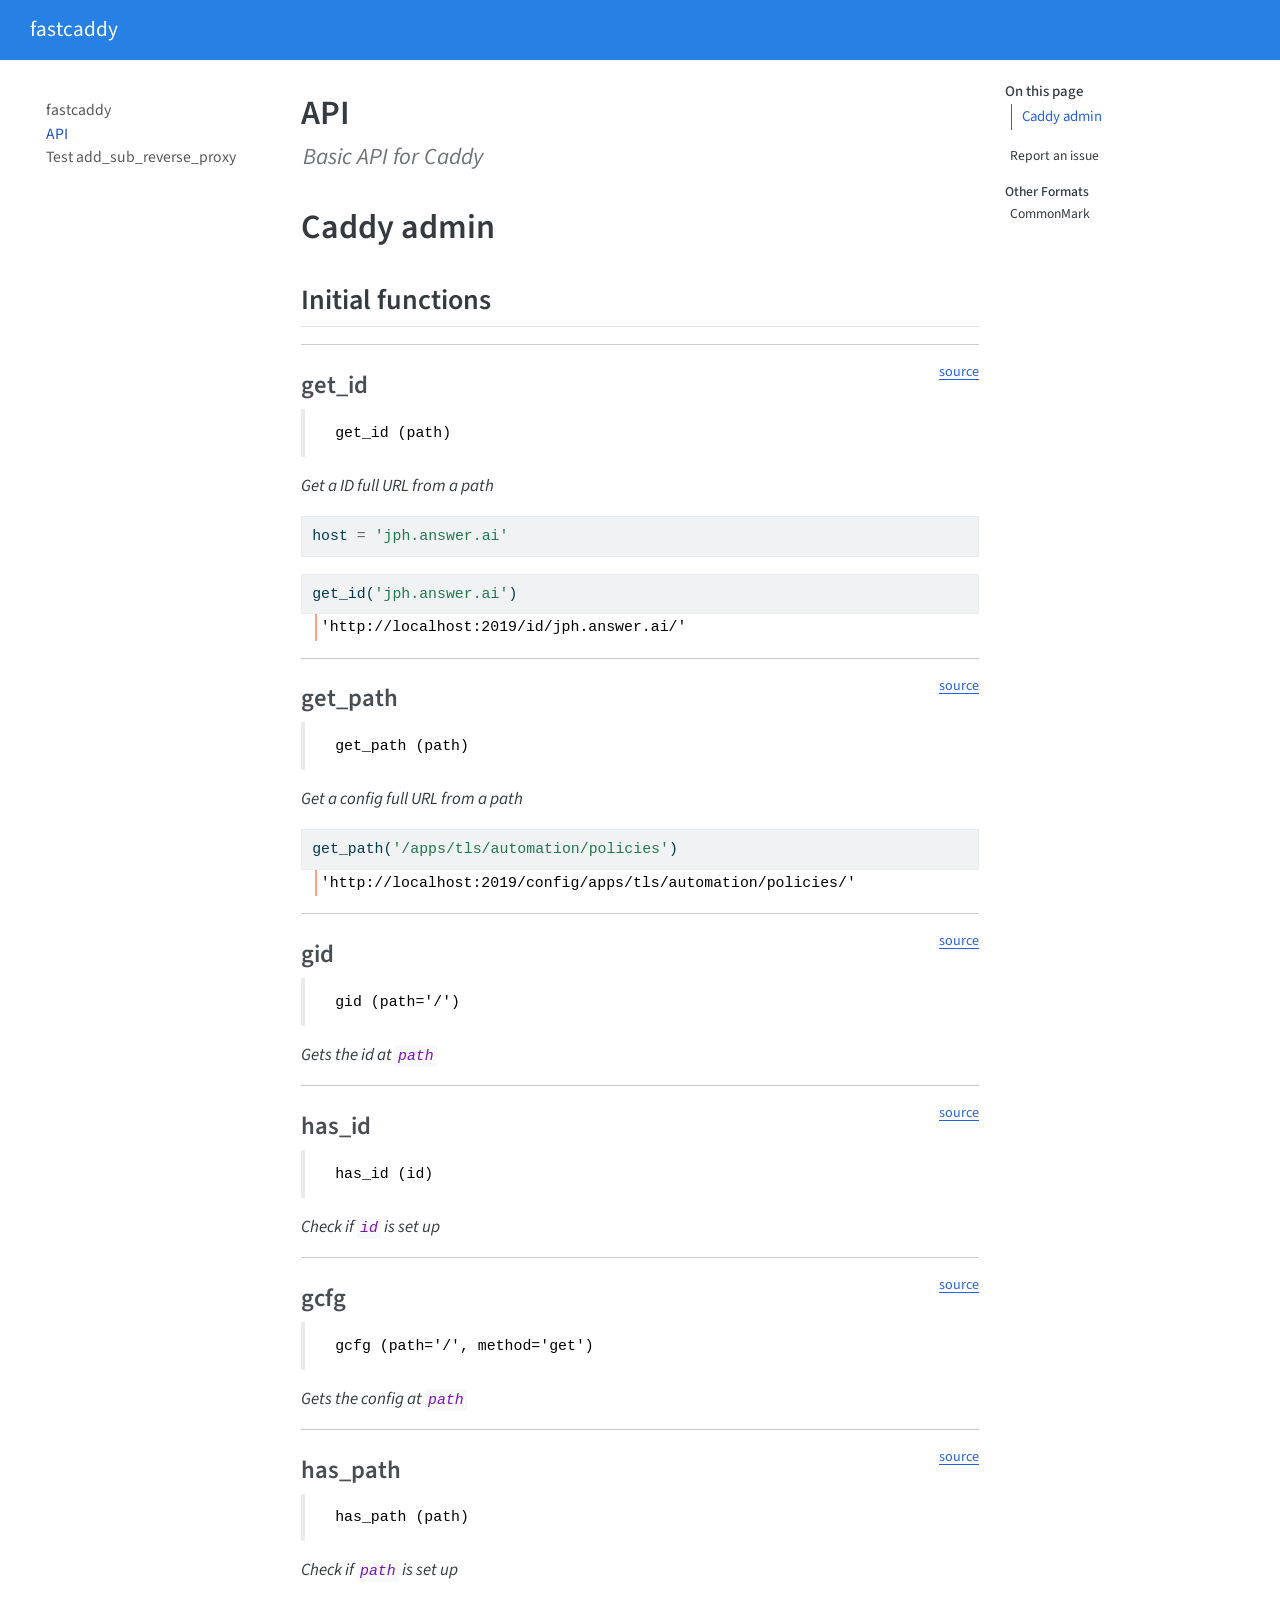
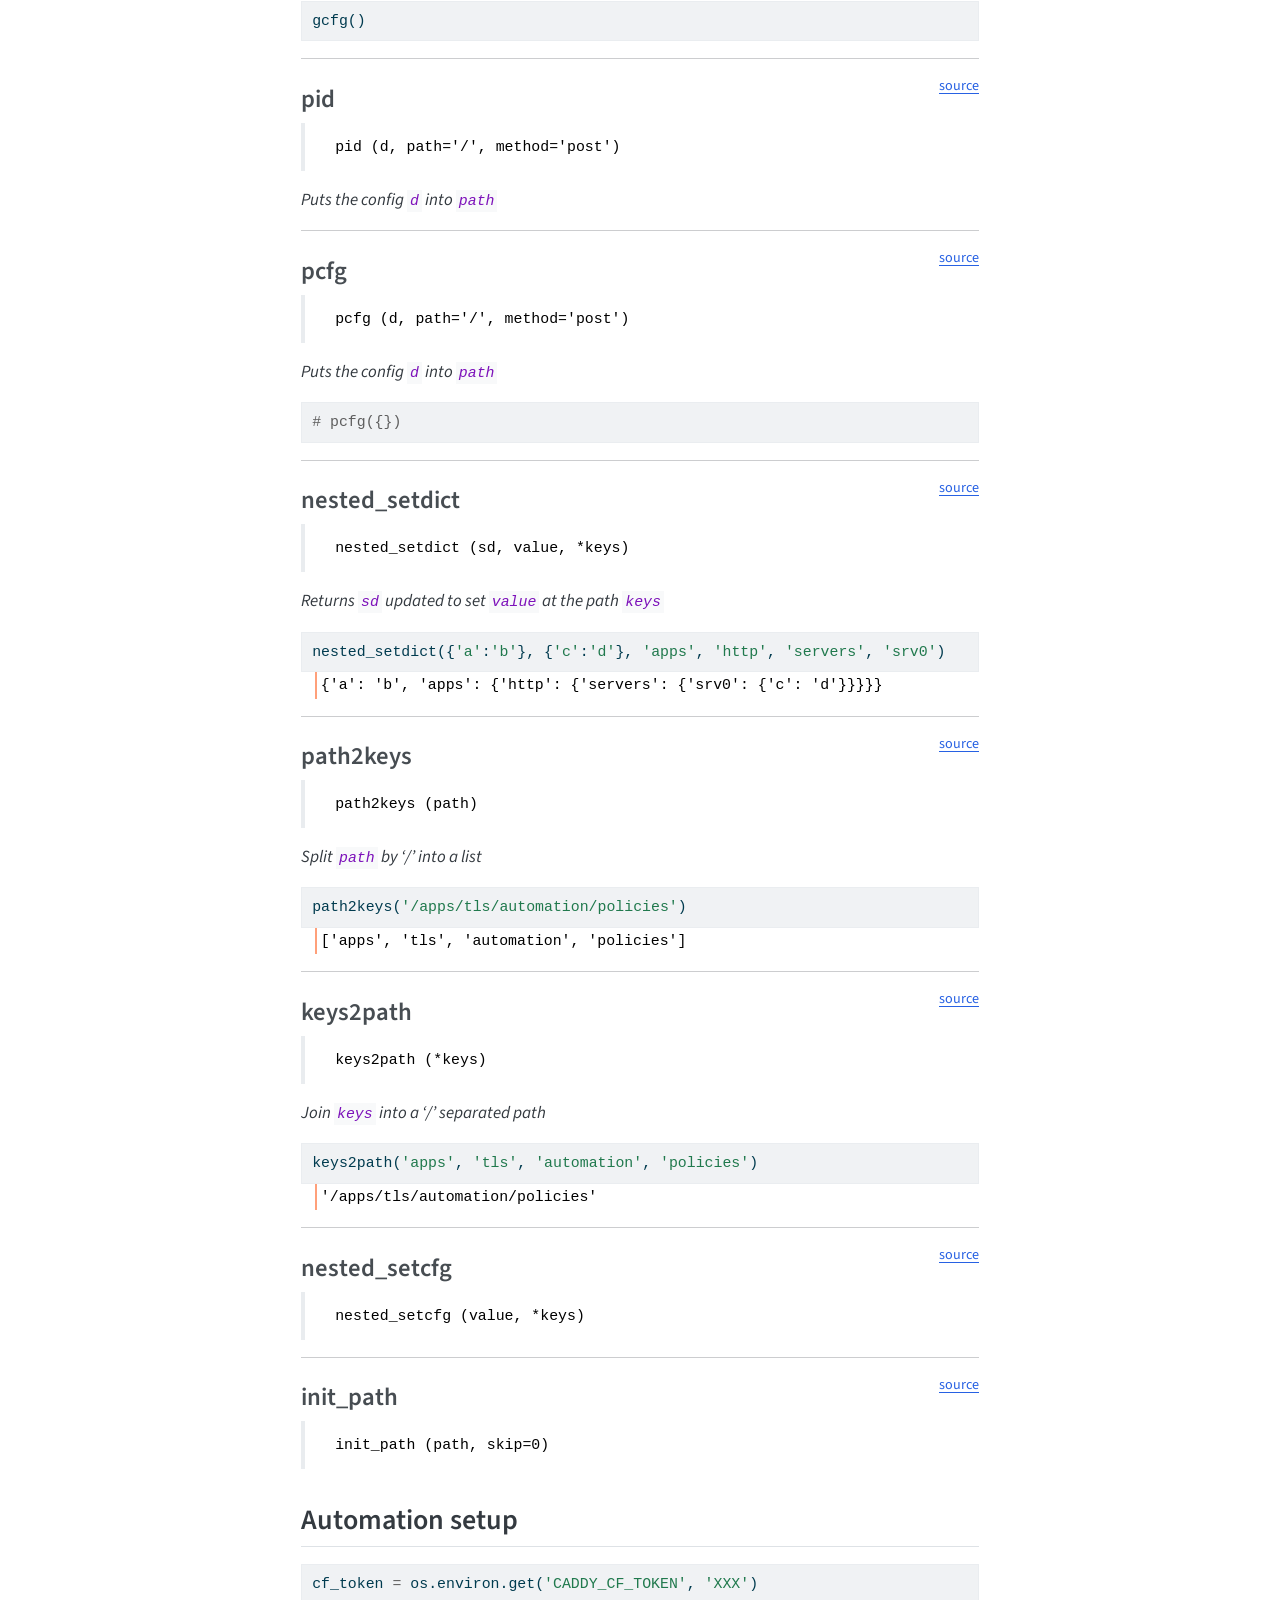
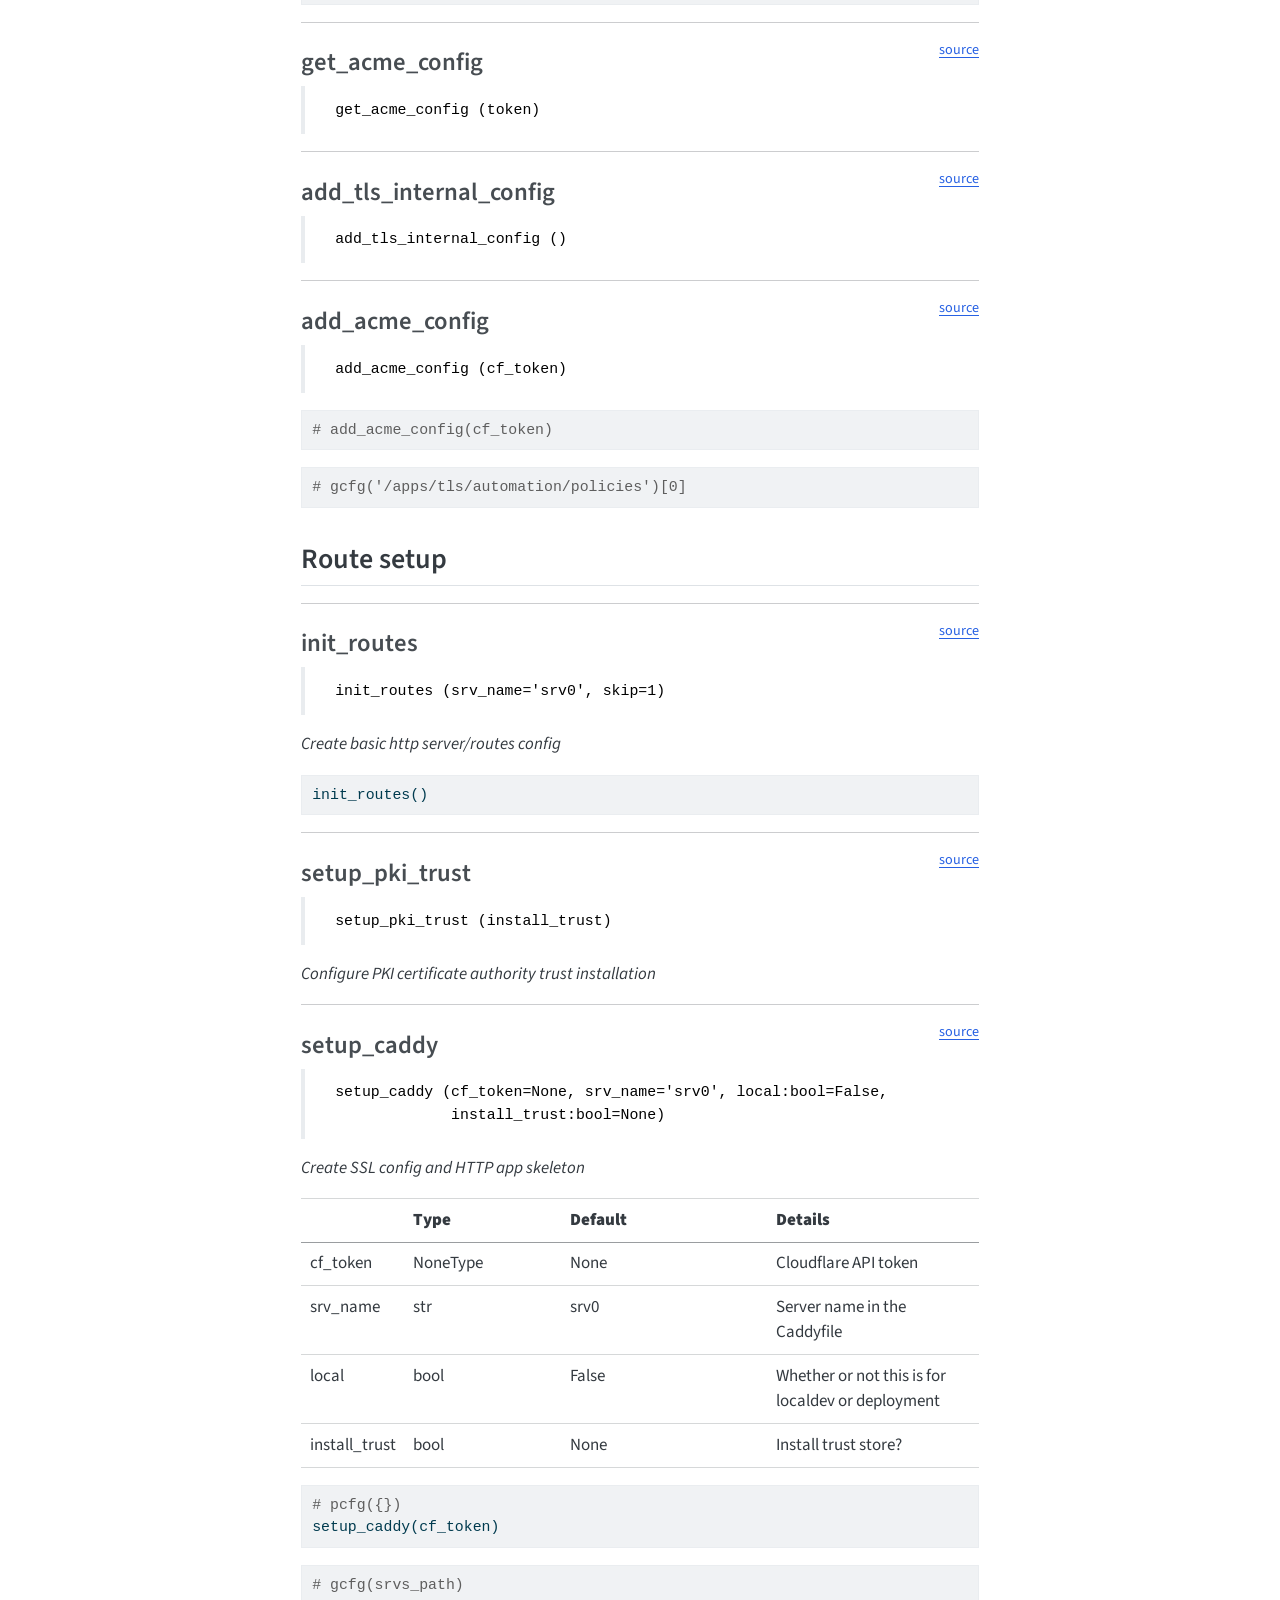
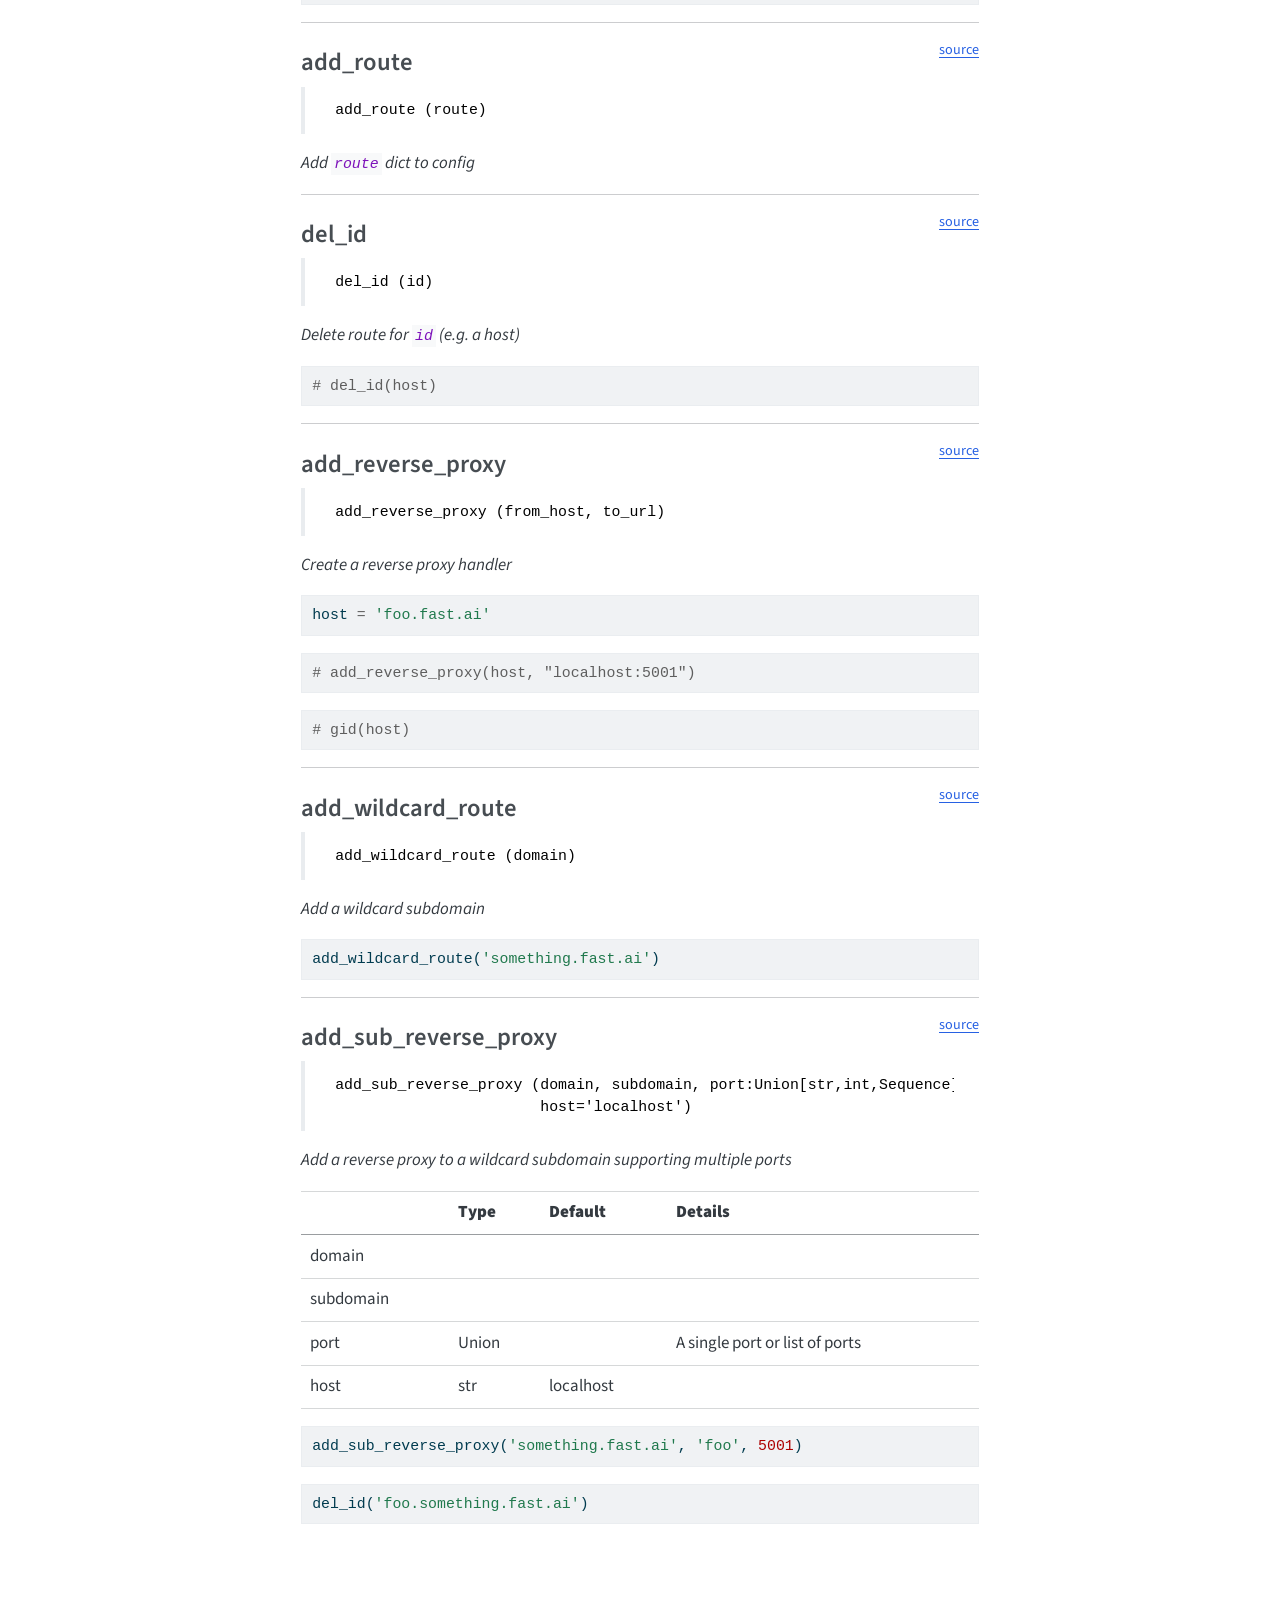
==== core.html @ af6dfeda "deploy: a8e4c4d20327acc084de8d3753a4506125ac060f" ====
<!DOCTYPE html>
<html xmlns="http://www.w3.org/1999/xhtml" lang="en" xml:lang="en"><head>

<meta charset="utf-8">
<meta name="generator" content="quarto-1.7.34">

<meta name="viewport" content="width=device-width, initial-scale=1.0, user-scalable=yes">

<meta name="description" content="Basic API for Caddy">

<title>API – fastcaddy</title>
<style>
code{white-space: pre-wrap;}
span.smallcaps{font-variant: small-caps;}
div.columns{display: flex; gap: min(4vw, 1.5em);}
div.column{flex: auto; overflow-x: auto;}
div.hanging-indent{margin-left: 1.5em; text-indent: -1.5em;}
ul.task-list{list-style: none;}
ul.task-list li input[type="checkbox"] {
  width: 0.8em;
  margin: 0 0.8em 0.2em -1em; /* quarto-specific, see https://github.com/quarto-dev/quarto-cli/issues/4556 */ 
  vertical-align: middle;
}
/* CSS for syntax highlighting */
html { -webkit-text-size-adjust: 100%; }
pre > code.sourceCode { white-space: pre; position: relative; }
pre > code.sourceCode > span { display: inline-block; line-height: 1.25; }
pre > code.sourceCode > span:empty { height: 1.2em; }
.sourceCode { overflow: visible; }
code.sourceCode > span { color: inherit; text-decoration: inherit; }
div.sourceCode { margin: 1em 0; }
pre.sourceCode { margin: 0; }
@media screen {
div.sourceCode { overflow: auto; }
}
@media print {
pre > code.sourceCode { white-space: pre-wrap; }
pre > code.sourceCode > span { text-indent: -5em; padding-left: 5em; }
}
pre.numberSource code
  { counter-reset: source-line 0; }
pre.numberSource code > span
  { position: relative; left: -4em; counter-increment: source-line; }
pre.numberSource code > span > a:first-child::before
  { content: counter(source-line);
    position: relative; left: -1em; text-align: right; vertical-align: baseline;
    border: none; display: inline-block;
    -webkit-touch-callout: none; -webkit-user-select: none;
    -khtml-user-select: none; -moz-user-select: none;
    -ms-user-select: none; user-select: none;
    padding: 0 4px; width: 4em;
  }
pre.numberSource { margin-left: 3em;  padding-left: 4px; }
div.sourceCode
  {   }
@media screen {
pre > code.sourceCode > span > a:first-child::before { text-decoration: underline; }
}
</style>


<script src="site_libs/quarto-nav/quarto-nav.js"></script>
<script src="site_libs/quarto-nav/headroom.min.js"></script>
<script src="site_libs/clipboard/clipboard.min.js"></script>
<script src="site_libs/quarto-search/autocomplete.umd.js"></script>
<script src="site_libs/quarto-search/fuse.min.js"></script>
<script src="site_libs/quarto-search/quarto-search.js"></script>
<meta name="quarto:offset" content="./">
<script src="site_libs/quarto-html/quarto.js" type="module"></script>
<script src="site_libs/quarto-html/tabsets/tabsets.js" type="module"></script>
<script src="site_libs/quarto-html/popper.min.js"></script>
<script src="site_libs/quarto-html/tippy.umd.min.js"></script>
<script src="site_libs/quarto-html/anchor.min.js"></script>
<link href="site_libs/quarto-html/tippy.css" rel="stylesheet">
<link href="site_libs/quarto-html/quarto-syntax-highlighting-c8ad9e5dbd60b7b70b38521ab19b7da4.css" rel="stylesheet" id="quarto-text-highlighting-styles">
<script src="site_libs/bootstrap/bootstrap.min.js"></script>
<link href="site_libs/bootstrap/bootstrap-icons.css" rel="stylesheet">
<link href="site_libs/bootstrap/bootstrap-ac0578e1f87f273c3fa40b04908a6ea7.min.css" rel="stylesheet" append-hash="true" id="quarto-bootstrap" data-mode="light">
<script id="quarto-search-options" type="application/json">{
  "location": "navbar",
  "copy-button": false,
  "collapse-after": 3,
  "panel-placement": "end",
  "type": "overlay",
  "limit": 50,
  "keyboard-shortcut": [
    "f",
    "/",
    "s"
  ],
  "show-item-context": false,
  "language": {
    "search-no-results-text": "No results",
    "search-matching-documents-text": "matching documents",
    "search-copy-link-title": "Copy link to search",
    "search-hide-matches-text": "Hide additional matches",
    "search-more-match-text": "more match in this document",
    "search-more-matches-text": "more matches in this document",
    "search-clear-button-title": "Clear",
    "search-text-placeholder": "",
    "search-detached-cancel-button-title": "Cancel",
    "search-submit-button-title": "Submit",
    "search-label": "Search"
  }
}</script>


<link rel="stylesheet" href="styles.css">
<meta property="og:title" content="API – fastcaddy">
<meta property="og:description" content="Basic API for Caddy">
<meta property="og:site_name" content="fastcaddy">
<meta name="twitter:title" content="API – fastcaddy">
<meta name="twitter:description" content="Basic API for Caddy">
<meta name="twitter:card" content="summary">
</head>

<body class="nav-sidebar floating nav-fixed quarto-light">

<div id="quarto-search-results"></div>
  <header id="quarto-header" class="headroom fixed-top">
    <nav class="navbar navbar-expand-lg " data-bs-theme="dark">
      <div class="navbar-container container-fluid">
      <div class="navbar-brand-container mx-auto">
    <a class="navbar-brand" href="./index.html">
    <span class="navbar-title">fastcaddy</span>
    </a>
  </div>
        <div class="quarto-navbar-tools tools-end">
</div>
          <div id="quarto-search" class="" title="Search"></div>
      </div> <!-- /container-fluid -->
    </nav>
  <nav class="quarto-secondary-nav">
    <div class="container-fluid d-flex">
      <button type="button" class="quarto-btn-toggle btn" data-bs-toggle="collapse" role="button" data-bs-target=".quarto-sidebar-collapse-item" aria-controls="quarto-sidebar" aria-expanded="false" aria-label="Toggle sidebar navigation" onclick="if (window.quartoToggleHeadroom) { window.quartoToggleHeadroom(); }">
        <i class="bi bi-layout-text-sidebar-reverse"></i>
      </button>
        <nav class="quarto-page-breadcrumbs" aria-label="breadcrumb"><ol class="breadcrumb"><li class="breadcrumb-item"><a href="./core.html">API</a></li></ol></nav>
        <a class="flex-grow-1" role="navigation" data-bs-toggle="collapse" data-bs-target=".quarto-sidebar-collapse-item" aria-controls="quarto-sidebar" aria-expanded="false" aria-label="Toggle sidebar navigation" onclick="if (window.quartoToggleHeadroom) { window.quartoToggleHeadroom(); }">      
        </a>
    </div>
  </nav>
</header>
<!-- content -->
<div id="quarto-content" class="quarto-container page-columns page-rows-contents page-layout-article page-navbar">
<!-- sidebar -->
  <nav id="quarto-sidebar" class="sidebar collapse collapse-horizontal quarto-sidebar-collapse-item sidebar-navigation floating overflow-auto">
    <div class="sidebar-menu-container"> 
    <ul class="list-unstyled mt-1">
        <li class="sidebar-item">
  <div class="sidebar-item-container"> 
  <a href="./index.html" class="sidebar-item-text sidebar-link">
 <span class="menu-text">fastcaddy</span></a>
  </div>
</li>
        <li class="sidebar-item">
  <div class="sidebar-item-container"> 
  <a href="./core.html" class="sidebar-item-text sidebar-link active">
 <span class="menu-text">API</span></a>
  </div>
</li>
        <li class="sidebar-item">
  <div class="sidebar-item-container"> 
  <a href="./test_add_sub_reverse_proxy.html" class="sidebar-item-text sidebar-link">
 <span class="menu-text">Test add_sub_reverse_proxy</span></a>
  </div>
</li>
    </ul>
    </div>
</nav>
<div id="quarto-sidebar-glass" class="quarto-sidebar-collapse-item" data-bs-toggle="collapse" data-bs-target=".quarto-sidebar-collapse-item"></div>
<!-- margin-sidebar -->
    <div id="quarto-margin-sidebar" class="sidebar margin-sidebar">
        <nav id="TOC" role="doc-toc" class="toc-active">
    <h2 id="toc-title">On this page</h2>
   
  <ul>
  <li><a href="#caddy-admin" id="toc-caddy-admin" class="nav-link active" data-scroll-target="#caddy-admin">Caddy admin</a>
  <ul class="collapse">
  <li><a href="#initial-functions" id="toc-initial-functions" class="nav-link" data-scroll-target="#initial-functions">Initial functions</a>
  <ul class="collapse">
  <li><a href="#get_id" id="toc-get_id" class="nav-link" data-scroll-target="#get_id">get_id</a></li>
  <li><a href="#get_path" id="toc-get_path" class="nav-link" data-scroll-target="#get_path">get_path</a></li>
  <li><a href="#gid" id="toc-gid" class="nav-link" data-scroll-target="#gid">gid</a></li>
  <li><a href="#has_id" id="toc-has_id" class="nav-link" data-scroll-target="#has_id">has_id</a></li>
  <li><a href="#gcfg" id="toc-gcfg" class="nav-link" data-scroll-target="#gcfg">gcfg</a></li>
  <li><a href="#has_path" id="toc-has_path" class="nav-link" data-scroll-target="#has_path">has_path</a></li>
  <li><a href="#pid" id="toc-pid" class="nav-link" data-scroll-target="#pid">pid</a></li>
  <li><a href="#pcfg" id="toc-pcfg" class="nav-link" data-scroll-target="#pcfg">pcfg</a></li>
  <li><a href="#nested_setdict" id="toc-nested_setdict" class="nav-link" data-scroll-target="#nested_setdict">nested_setdict</a></li>
  <li><a href="#path2keys" id="toc-path2keys" class="nav-link" data-scroll-target="#path2keys">path2keys</a></li>
  <li><a href="#keys2path" id="toc-keys2path" class="nav-link" data-scroll-target="#keys2path">keys2path</a></li>
  <li><a href="#nested_setcfg" id="toc-nested_setcfg" class="nav-link" data-scroll-target="#nested_setcfg">nested_setcfg</a></li>
  <li><a href="#init_path" id="toc-init_path" class="nav-link" data-scroll-target="#init_path">init_path</a></li>
  </ul></li>
  <li><a href="#automation-setup" id="toc-automation-setup" class="nav-link" data-scroll-target="#automation-setup">Automation setup</a>
  <ul class="collapse">
  <li><a href="#get_acme_config" id="toc-get_acme_config" class="nav-link" data-scroll-target="#get_acme_config">get_acme_config</a></li>
  <li><a href="#add_tls_internal_config" id="toc-add_tls_internal_config" class="nav-link" data-scroll-target="#add_tls_internal_config">add_tls_internal_config</a></li>
  <li><a href="#add_acme_config" id="toc-add_acme_config" class="nav-link" data-scroll-target="#add_acme_config">add_acme_config</a></li>
  </ul></li>
  <li><a href="#route-setup" id="toc-route-setup" class="nav-link" data-scroll-target="#route-setup">Route setup</a>
  <ul class="collapse">
  <li><a href="#init_routes" id="toc-init_routes" class="nav-link" data-scroll-target="#init_routes">init_routes</a></li>
  <li><a href="#setup_pki_trust" id="toc-setup_pki_trust" class="nav-link" data-scroll-target="#setup_pki_trust">setup_pki_trust</a></li>
  <li><a href="#setup_caddy" id="toc-setup_caddy" class="nav-link" data-scroll-target="#setup_caddy">setup_caddy</a></li>
  <li><a href="#add_route" id="toc-add_route" class="nav-link" data-scroll-target="#add_route">add_route</a></li>
  <li><a href="#del_id" id="toc-del_id" class="nav-link" data-scroll-target="#del_id">del_id</a></li>
  <li><a href="#add_reverse_proxy" id="toc-add_reverse_proxy" class="nav-link" data-scroll-target="#add_reverse_proxy">add_reverse_proxy</a></li>
  <li><a href="#add_wildcard_route" id="toc-add_wildcard_route" class="nav-link" data-scroll-target="#add_wildcard_route">add_wildcard_route</a></li>
  <li><a href="#add_sub_reverse_proxy" id="toc-add_sub_reverse_proxy" class="nav-link" data-scroll-target="#add_sub_reverse_proxy">add_sub_reverse_proxy</a></li>
  </ul></li>
  </ul></li>
  </ul>
<div class="toc-actions"><ul><li><a href="https://github.com/AnswerDotAI/fastcaddy/issues/new" class="toc-action"><i class="bi bi-github"></i>Report an issue</a></li></ul></div><div class="quarto-alternate-formats"><h2>Other Formats</h2><ul><li><a href="core.html.md"><i class="bi bi-file-code"></i>CommonMark</a></li></ul></div></nav>
    </div>
<!-- main -->
<main class="content" id="quarto-document-content">

<header id="title-block-header" class="quarto-title-block default">
<div class="quarto-title">
<h1 class="title">API</h1>
</div>

<div>
  <div class="description">
    Basic API for Caddy
  </div>
</div>


<div class="quarto-title-meta">

    
  
    
  </div>
  


</header>


<!-- WARNING: THIS FILE WAS AUTOGENERATED! DO NOT EDIT! -->
<section id="caddy-admin" class="level1">
<h1>Caddy admin</h1>
<section id="initial-functions" class="level2">
<h2 class="anchored" data-anchor-id="initial-functions">Initial functions</h2>
<hr>
<p><a href="https://github.com/AnswerDotAI/fastcaddy/blob/main/fastcaddy/core.py#L18" target="_blank" style="float:right; font-size:smaller">source</a></p>
<section id="get_id" class="level3">
<h3 class="anchored" data-anchor-id="get_id">get_id</h3>
<blockquote class="blockquote">
<pre><code> get_id (path)</code></pre>
</blockquote>
<p><em>Get a ID full URL from a path</em></p>
<div id="cell-5" class="cell">
<div class="sourceCode cell-code" id="cb2"><pre class="sourceCode python code-with-copy"><code class="sourceCode python"><span id="cb2-1"><a href="#cb2-1" aria-hidden="true" tabindex="-1"></a>host <span class="op">=</span> <span class="st">'jph.answer.ai'</span></span></code><button title="Copy to Clipboard" class="code-copy-button"><i class="bi"></i></button></pre></div>
</div>
<div id="cell-6" class="cell">
<div class="sourceCode cell-code" id="cb3"><pre class="sourceCode python code-with-copy"><code class="sourceCode python"><span id="cb3-1"><a href="#cb3-1" aria-hidden="true" tabindex="-1"></a>get_id(<span class="st">'jph.answer.ai'</span>)</span></code><button title="Copy to Clipboard" class="code-copy-button"><i class="bi"></i></button></pre></div>
<div class="cell-output cell-output-display">
<pre><code>'http://localhost:2019/id/jph.answer.ai/'</code></pre>
</div>
</div>
<hr>
<p><a href="https://github.com/AnswerDotAI/fastcaddy/blob/main/fastcaddy/core.py#L25" target="_blank" style="float:right; font-size:smaller">source</a></p>
</section>
<section id="get_path" class="level3">
<h3 class="anchored" data-anchor-id="get_path">get_path</h3>
<blockquote class="blockquote">
<pre><code> get_path (path)</code></pre>
</blockquote>
<p><em>Get a config full URL from a path</em></p>
<div id="cell-8" class="cell">
<div class="sourceCode cell-code" id="cb6"><pre class="sourceCode python code-with-copy"><code class="sourceCode python"><span id="cb6-1"><a href="#cb6-1" aria-hidden="true" tabindex="-1"></a>get_path(<span class="st">'/apps/tls/automation/policies'</span>)</span></code><button title="Copy to Clipboard" class="code-copy-button"><i class="bi"></i></button></pre></div>
<div class="cell-output cell-output-display">
<pre><code>'http://localhost:2019/config/apps/tls/automation/policies/'</code></pre>
</div>
</div>
<hr>
<p><a href="https://github.com/AnswerDotAI/fastcaddy/blob/main/fastcaddy/core.py#L32" target="_blank" style="float:right; font-size:smaller">source</a></p>
</section>
<section id="gid" class="level3">
<h3 class="anchored" data-anchor-id="gid">gid</h3>
<blockquote class="blockquote">
<pre><code> gid (path='/')</code></pre>
</blockquote>
<p><em>Gets the id at <code>path</code></em></p>
<hr>
<p><a href="https://github.com/AnswerDotAI/fastcaddy/blob/main/fastcaddy/core.py#L39" target="_blank" style="float:right; font-size:smaller">source</a></p>
</section>
<section id="has_id" class="level3">
<h3 class="anchored" data-anchor-id="has_id">has_id</h3>
<blockquote class="blockquote">
<pre><code> has_id (id)</code></pre>
</blockquote>
<p><em>Check if <code>id</code> is set up</em></p>
<hr>
<p><a href="https://github.com/AnswerDotAI/fastcaddy/blob/main/fastcaddy/core.py#L46" target="_blank" style="float:right; font-size:smaller">source</a></p>
</section>
<section id="gcfg" class="level3">
<h3 class="anchored" data-anchor-id="gcfg">gcfg</h3>
<blockquote class="blockquote">
<pre><code> gcfg (path='/', method='get')</code></pre>
</blockquote>
<p><em>Gets the config at <code>path</code></em></p>
<hr>
<p><a href="https://github.com/AnswerDotAI/fastcaddy/blob/main/fastcaddy/core.py#L54" target="_blank" style="float:right; font-size:smaller">source</a></p>
</section>
<section id="has_path" class="level3">
<h3 class="anchored" data-anchor-id="has_path">has_path</h3>
<blockquote class="blockquote">
<pre><code> has_path (path)</code></pre>
</blockquote>
<p><em>Check if <code>path</code> is set up</em></p>
<div id="cell-13" class="cell">
<div class="sourceCode cell-code" id="cb12"><pre class="sourceCode python code-with-copy"><code class="sourceCode python"><span id="cb12-1"><a href="#cb12-1" aria-hidden="true" tabindex="-1"></a>gcfg()</span></code><button title="Copy to Clipboard" class="code-copy-button"><i class="bi"></i></button></pre></div>
</div>
<hr>
<p><a href="https://github.com/AnswerDotAI/fastcaddy/blob/main/fastcaddy/core.py#L61" target="_blank" style="float:right; font-size:smaller">source</a></p>
</section>
<section id="pid" class="level3">
<h3 class="anchored" data-anchor-id="pid">pid</h3>
<blockquote class="blockquote">
<pre><code> pid (d, path='/', method='post')</code></pre>
</blockquote>
<p><em>Puts the config <code>d</code> into <code>path</code></em></p>
<hr>
<p><a href="https://github.com/AnswerDotAI/fastcaddy/blob/main/fastcaddy/core.py#L69" target="_blank" style="float:right; font-size:smaller">source</a></p>
</section>
<section id="pcfg" class="level3">
<h3 class="anchored" data-anchor-id="pcfg">pcfg</h3>
<blockquote class="blockquote">
<pre><code> pcfg (d, path='/', method='post')</code></pre>
</blockquote>
<p><em>Puts the config <code>d</code> into <code>path</code></em></p>
<div id="cell-16" class="cell">
<div class="sourceCode cell-code" id="cb15"><pre class="sourceCode python code-with-copy"><code class="sourceCode python"><span id="cb15-1"><a href="#cb15-1" aria-hidden="true" tabindex="-1"></a><span class="co"># pcfg({})</span></span></code><button title="Copy to Clipboard" class="code-copy-button"><i class="bi"></i></button></pre></div>
</div>
<hr>
<p><a href="https://github.com/AnswerDotAI/fastcaddy/blob/main/fastcaddy/core.py#L80" target="_blank" style="float:right; font-size:smaller">source</a></p>
</section>
<section id="nested_setdict" class="level3">
<h3 class="anchored" data-anchor-id="nested_setdict">nested_setdict</h3>
<blockquote class="blockquote">
<pre><code> nested_setdict (sd, value, *keys)</code></pre>
</blockquote>
<p><em>Returns <code>sd</code> updated to set <code>value</code> at the path <code>keys</code></em></p>
<div id="cell-18" class="cell">
<div class="sourceCode cell-code" id="cb17"><pre class="sourceCode python code-with-copy"><code class="sourceCode python"><span id="cb17-1"><a href="#cb17-1" aria-hidden="true" tabindex="-1"></a>nested_setdict({<span class="st">'a'</span>:<span class="st">'b'</span>}, {<span class="st">'c'</span>:<span class="st">'d'</span>}, <span class="st">'apps'</span>, <span class="st">'http'</span>, <span class="st">'servers'</span>, <span class="st">'srv0'</span>)</span></code><button title="Copy to Clipboard" class="code-copy-button"><i class="bi"></i></button></pre></div>
<div class="cell-output cell-output-display">
<pre><code>{'a': 'b', 'apps': {'http': {'servers': {'srv0': {'c': 'd'}}}}}</code></pre>
</div>
</div>
<hr>
<p><a href="https://github.com/AnswerDotAI/fastcaddy/blob/main/fastcaddy/core.py#L88" target="_blank" style="float:right; font-size:smaller">source</a></p>
</section>
<section id="path2keys" class="level3">
<h3 class="anchored" data-anchor-id="path2keys">path2keys</h3>
<blockquote class="blockquote">
<pre><code> path2keys (path)</code></pre>
</blockquote>
<p><em>Split <code>path</code> by ‘/’ into a list</em></p>
<div id="cell-20" class="cell">
<div class="sourceCode cell-code" id="cb20"><pre class="sourceCode python code-with-copy"><code class="sourceCode python"><span id="cb20-1"><a href="#cb20-1" aria-hidden="true" tabindex="-1"></a>path2keys(<span class="st">'/apps/tls/automation/policies'</span>)</span></code><button title="Copy to Clipboard" class="code-copy-button"><i class="bi"></i></button></pre></div>
<div class="cell-output cell-output-display">
<pre><code>['apps', 'tls', 'automation', 'policies']</code></pre>
</div>
</div>
<hr>
<p><a href="https://github.com/AnswerDotAI/fastcaddy/blob/main/fastcaddy/core.py#L93" target="_blank" style="float:right; font-size:smaller">source</a></p>
</section>
<section id="keys2path" class="level3">
<h3 class="anchored" data-anchor-id="keys2path">keys2path</h3>
<blockquote class="blockquote">
<pre><code> keys2path (*keys)</code></pre>
</blockquote>
<p><em>Join <code>keys</code> into a ‘/’ separated path</em></p>
<div id="cell-22" class="cell">
<div class="sourceCode cell-code" id="cb23"><pre class="sourceCode python code-with-copy"><code class="sourceCode python"><span id="cb23-1"><a href="#cb23-1" aria-hidden="true" tabindex="-1"></a>keys2path(<span class="st">'apps'</span>, <span class="st">'tls'</span>, <span class="st">'automation'</span>, <span class="st">'policies'</span>)</span></code><button title="Copy to Clipboard" class="code-copy-button"><i class="bi"></i></button></pre></div>
<div class="cell-output cell-output-display">
<pre><code>'/apps/tls/automation/policies'</code></pre>
</div>
</div>
<hr>
<p><a href="https://github.com/AnswerDotAI/fastcaddy/blob/main/fastcaddy/core.py#L98" target="_blank" style="float:right; font-size:smaller">source</a></p>
</section>
<section id="nested_setcfg" class="level3">
<h3 class="anchored" data-anchor-id="nested_setcfg">nested_setcfg</h3>
<blockquote class="blockquote">
<pre><code> nested_setcfg (value, *keys)</code></pre>
</blockquote>
<hr>
<p><a href="https://github.com/AnswerDotAI/fastcaddy/blob/main/fastcaddy/core.py#L103" target="_blank" style="float:right; font-size:smaller">source</a></p>
</section>
<section id="init_path" class="level3">
<h3 class="anchored" data-anchor-id="init_path">init_path</h3>
<blockquote class="blockquote">
<pre><code> init_path (path, skip=0)</code></pre>
</blockquote>
</section>
</section>
<section id="automation-setup" class="level2">
<h2 class="anchored" data-anchor-id="automation-setup">Automation setup</h2>
<div id="cell-26" class="cell">
<div class="sourceCode cell-code" id="cb27"><pre class="sourceCode python code-with-copy"><code class="sourceCode python"><span id="cb27-1"><a href="#cb27-1" aria-hidden="true" tabindex="-1"></a>cf_token <span class="op">=</span> os.environ.get(<span class="st">'CADDY_CF_TOKEN'</span>, <span class="st">'XXX'</span>)</span></code><button title="Copy to Clipboard" class="code-copy-button"><i class="bi"></i></button></pre></div>
</div>
<hr>
<p><a href="https://github.com/AnswerDotAI/fastcaddy/blob/main/fastcaddy/core.py#L112" target="_blank" style="float:right; font-size:smaller">source</a></p>
<section id="get_acme_config" class="level3">
<h3 class="anchored" data-anchor-id="get_acme_config">get_acme_config</h3>
<blockquote class="blockquote">
<pre><code> get_acme_config (token)</code></pre>
</blockquote>
<hr>
<p><a href="https://github.com/AnswerDotAI/fastcaddy/blob/main/fastcaddy/core.py#L117" target="_blank" style="float:right; font-size:smaller">source</a></p>
</section>
<section id="add_tls_internal_config" class="level3">
<h3 class="anchored" data-anchor-id="add_tls_internal_config">add_tls_internal_config</h3>
<blockquote class="blockquote">
<pre><code> add_tls_internal_config ()</code></pre>
</blockquote>
<hr>
<p><a href="https://github.com/AnswerDotAI/fastcaddy/blob/main/fastcaddy/core.py#L125" target="_blank" style="float:right; font-size:smaller">source</a></p>
</section>
<section id="add_acme_config" class="level3">
<h3 class="anchored" data-anchor-id="add_acme_config">add_acme_config</h3>
<blockquote class="blockquote">
<pre><code> add_acme_config (cf_token)</code></pre>
</blockquote>
<div id="cell-30" class="cell">
<div class="sourceCode cell-code" id="cb31"><pre class="sourceCode python code-with-copy"><code class="sourceCode python"><span id="cb31-1"><a href="#cb31-1" aria-hidden="true" tabindex="-1"></a><span class="co"># add_acme_config(cf_token)</span></span></code><button title="Copy to Clipboard" class="code-copy-button"><i class="bi"></i></button></pre></div>
</div>
<div id="cell-31" class="cell">
<div class="sourceCode cell-code" id="cb32"><pre class="sourceCode python code-with-copy"><code class="sourceCode python"><span id="cb32-1"><a href="#cb32-1" aria-hidden="true" tabindex="-1"></a><span class="co"># gcfg('/apps/tls/automation/policies')[0]</span></span></code><button title="Copy to Clipboard" class="code-copy-button"><i class="bi"></i></button></pre></div>
</div>
</section>
</section>
<section id="route-setup" class="level2">
<h2 class="anchored" data-anchor-id="route-setup">Route setup</h2>
<hr>
<p><a href="https://github.com/AnswerDotAI/fastcaddy/blob/main/fastcaddy/core.py#L137" target="_blank" style="float:right; font-size:smaller">source</a></p>
<section id="init_routes" class="level3">
<h3 class="anchored" data-anchor-id="init_routes">init_routes</h3>
<blockquote class="blockquote">
<pre><code> init_routes (srv_name='srv0', skip=1)</code></pre>
</blockquote>
<p><em>Create basic http server/routes config</em></p>
<div id="cell-34" class="cell">
<div class="sourceCode cell-code" id="cb34"><pre class="sourceCode python code-with-copy"><code class="sourceCode python"><span id="cb34-1"><a href="#cb34-1" aria-hidden="true" tabindex="-1"></a>init_routes()</span></code><button title="Copy to Clipboard" class="code-copy-button"><i class="bi"></i></button></pre></div>
</div>
<hr>
<p><a href="https://github.com/AnswerDotAI/fastcaddy/blob/main/fastcaddy/core.py#L145" target="_blank" style="float:right; font-size:smaller">source</a></p>
</section>
<section id="setup_pki_trust" class="level3">
<h3 class="anchored" data-anchor-id="setup_pki_trust">setup_pki_trust</h3>
<blockquote class="blockquote">
<pre><code> setup_pki_trust (install_trust)</code></pre>
</blockquote>
<p><em>Configure PKI certificate authority trust installation</em></p>
<hr>
<p><a href="https://github.com/AnswerDotAI/fastcaddy/blob/main/fastcaddy/core.py#L153" target="_blank" style="float:right; font-size:smaller">source</a></p>
</section>
<section id="setup_caddy" class="level3">
<h3 class="anchored" data-anchor-id="setup_caddy">setup_caddy</h3>
<blockquote class="blockquote">
<pre><code> setup_caddy (cf_token=None, srv_name='srv0', local:bool=False,
              install_trust:bool=None)</code></pre>
</blockquote>
<p><em>Create SSL config and HTTP app skeleton</em></p>
<table class="caption-top table">
<colgroup>
<col style="width: 6%">
<col style="width: 25%">
<col style="width: 34%">
<col style="width: 34%">
</colgroup>
<thead>
<tr class="header">
<th></th>
<th><strong>Type</strong></th>
<th><strong>Default</strong></th>
<th><strong>Details</strong></th>
</tr>
</thead>
<tbody>
<tr class="odd">
<td>cf_token</td>
<td>NoneType</td>
<td>None</td>
<td>Cloudflare API token</td>
</tr>
<tr class="even">
<td>srv_name</td>
<td>str</td>
<td>srv0</td>
<td>Server name in the Caddyfile</td>
</tr>
<tr class="odd">
<td>local</td>
<td>bool</td>
<td>False</td>
<td>Whether or not this is for localdev or deployment</td>
</tr>
<tr class="even">
<td>install_trust</td>
<td>bool</td>
<td>None</td>
<td>Install trust store?</td>
</tr>
</tbody>
</table>
<div id="cell-37" class="cell">
<div class="sourceCode cell-code" id="cb37"><pre class="sourceCode python code-with-copy"><code class="sourceCode python"><span id="cb37-1"><a href="#cb37-1" aria-hidden="true" tabindex="-1"></a><span class="co"># pcfg({})</span></span>
<span id="cb37-2"><a href="#cb37-2" aria-hidden="true" tabindex="-1"></a>setup_caddy(cf_token)</span></code><button title="Copy to Clipboard" class="code-copy-button"><i class="bi"></i></button></pre></div>
</div>
<div id="cell-38" class="cell">
<div class="sourceCode cell-code" id="cb38"><pre class="sourceCode python code-with-copy"><code class="sourceCode python"><span id="cb38-1"><a href="#cb38-1" aria-hidden="true" tabindex="-1"></a><span class="co"># gcfg(srvs_path)</span></span></code><button title="Copy to Clipboard" class="code-copy-button"><i class="bi"></i></button></pre></div>
</div>
<hr>
<p><a href="https://github.com/AnswerDotAI/fastcaddy/blob/main/fastcaddy/core.py#L165" target="_blank" style="float:right; font-size:smaller">source</a></p>
</section>
<section id="add_route" class="level3">
<h3 class="anchored" data-anchor-id="add_route">add_route</h3>
<blockquote class="blockquote">
<pre><code> add_route (route)</code></pre>
</blockquote>
<p><em>Add <code>route</code> dict to config</em></p>
<hr>
<p><a href="https://github.com/AnswerDotAI/fastcaddy/blob/main/fastcaddy/core.py#L170" target="_blank" style="float:right; font-size:smaller">source</a></p>
</section>
<section id="del_id" class="level3">
<h3 class="anchored" data-anchor-id="del_id">del_id</h3>
<blockquote class="blockquote">
<pre><code> del_id (id)</code></pre>
</blockquote>
<p><em>Delete route for <code>id</code> (e.g.&nbsp;a host)</em></p>
<div id="cell-41" class="cell">
<div class="sourceCode cell-code" id="cb41"><pre class="sourceCode python code-with-copy"><code class="sourceCode python"><span id="cb41-1"><a href="#cb41-1" aria-hidden="true" tabindex="-1"></a><span class="co"># del_id(host)</span></span></code><button title="Copy to Clipboard" class="code-copy-button"><i class="bi"></i></button></pre></div>
</div>
<hr>
<p><a href="https://github.com/AnswerDotAI/fastcaddy/blob/main/fastcaddy/core.py#L175" target="_blank" style="float:right; font-size:smaller">source</a></p>
</section>
<section id="add_reverse_proxy" class="level3">
<h3 class="anchored" data-anchor-id="add_reverse_proxy">add_reverse_proxy</h3>
<blockquote class="blockquote">
<pre><code> add_reverse_proxy (from_host, to_url)</code></pre>
</blockquote>
<p><em>Create a reverse proxy handler</em></p>
<div id="cell-43" class="cell">
<div class="sourceCode cell-code" id="cb43"><pre class="sourceCode python code-with-copy"><code class="sourceCode python"><span id="cb43-1"><a href="#cb43-1" aria-hidden="true" tabindex="-1"></a>host <span class="op">=</span> <span class="st">'foo.fast.ai'</span></span></code><button title="Copy to Clipboard" class="code-copy-button"><i class="bi"></i></button></pre></div>
</div>
<div id="cell-44" class="cell">
<div class="sourceCode cell-code" id="cb44"><pre class="sourceCode python code-with-copy"><code class="sourceCode python"><span id="cb44-1"><a href="#cb44-1" aria-hidden="true" tabindex="-1"></a><span class="co"># add_reverse_proxy(host, "localhost:5001")</span></span></code><button title="Copy to Clipboard" class="code-copy-button"><i class="bi"></i></button></pre></div>
</div>
<div id="cell-45" class="cell">
<div class="sourceCode cell-code" id="cb45"><pre class="sourceCode python code-with-copy"><code class="sourceCode python"><span id="cb45-1"><a href="#cb45-1" aria-hidden="true" tabindex="-1"></a><span class="co"># gid(host)</span></span></code><button title="Copy to Clipboard" class="code-copy-button"><i class="bi"></i></button></pre></div>
</div>
<hr>
<p><a href="https://github.com/AnswerDotAI/fastcaddy/blob/main/fastcaddy/core.py#L188" target="_blank" style="float:right; font-size:smaller">source</a></p>
</section>
<section id="add_wildcard_route" class="level3">
<h3 class="anchored" data-anchor-id="add_wildcard_route">add_wildcard_route</h3>
<blockquote class="blockquote">
<pre><code> add_wildcard_route (domain)</code></pre>
</blockquote>
<p><em>Add a wildcard subdomain</em></p>
<div id="cell-47" class="cell">
<div class="sourceCode cell-code" id="cb47"><pre class="sourceCode python code-with-copy"><code class="sourceCode python"><span id="cb47-1"><a href="#cb47-1" aria-hidden="true" tabindex="-1"></a>add_wildcard_route(<span class="st">'something.fast.ai'</span>)</span></code><button title="Copy to Clipboard" class="code-copy-button"><i class="bi"></i></button></pre></div>
</div>
<hr>
<p><a href="https://github.com/AnswerDotAI/fastcaddy/blob/main/fastcaddy/core.py#L201" target="_blank" style="float:right; font-size:smaller">source</a></p>
</section>
<section id="add_sub_reverse_proxy" class="level3">
<h3 class="anchored" data-anchor-id="add_sub_reverse_proxy">add_sub_reverse_proxy</h3>
<blockquote class="blockquote">
<pre><code> add_sub_reverse_proxy (domain, subdomain, port:Union[str,int,Sequence],
                        host='localhost')</code></pre>
</blockquote>
<p><em>Add a reverse proxy to a wildcard subdomain supporting multiple ports</em></p>
<table class="caption-top table">
<thead>
<tr class="header">
<th></th>
<th><strong>Type</strong></th>
<th><strong>Default</strong></th>
<th><strong>Details</strong></th>
</tr>
</thead>
<tbody>
<tr class="odd">
<td>domain</td>
<td></td>
<td></td>
<td></td>
</tr>
<tr class="even">
<td>subdomain</td>
<td></td>
<td></td>
<td></td>
</tr>
<tr class="odd">
<td>port</td>
<td>Union</td>
<td></td>
<td>A single port or list of ports</td>
</tr>
<tr class="even">
<td>host</td>
<td>str</td>
<td>localhost</td>
<td></td>
</tr>
</tbody>
</table>
<div id="cell-49" class="cell">
<div class="sourceCode cell-code" id="cb49"><pre class="sourceCode python code-with-copy"><code class="sourceCode python"><span id="cb49-1"><a href="#cb49-1" aria-hidden="true" tabindex="-1"></a>add_sub_reverse_proxy(<span class="st">'something.fast.ai'</span>, <span class="st">'foo'</span>, <span class="dv">5001</span>)</span></code><button title="Copy to Clipboard" class="code-copy-button"><i class="bi"></i></button></pre></div>
</div>
<div id="cell-50" class="cell">
<div class="sourceCode cell-code" id="cb50"><pre class="sourceCode python code-with-copy"><code class="sourceCode python"><span id="cb50-1"><a href="#cb50-1" aria-hidden="true" tabindex="-1"></a>del_id(<span class="st">'foo.something.fast.ai'</span>)</span></code><button title="Copy to Clipboard" class="code-copy-button"><i class="bi"></i></button></pre></div>
</div>


</section>
</section>
</section>

</main> <!-- /main -->
<script id="quarto-html-after-body" type="application/javascript">
  window.document.addEventListener("DOMContentLoaded", function (event) {
    const icon = "";
    const anchorJS = new window.AnchorJS();
    anchorJS.options = {
      placement: 'right',
      icon: icon
    };
    anchorJS.add('.anchored');
    const isCodeAnnotation = (el) => {
      for (const clz of el.classList) {
        if (clz.startsWith('code-annotation-')) {                     
          return true;
        }
      }
      return false;
    }
    const onCopySuccess = function(e) {
      // button target
      const button = e.trigger;
      // don't keep focus
      button.blur();
      // flash "checked"
      button.classList.add('code-copy-button-checked');
      var currentTitle = button.getAttribute("title");
      button.setAttribute("title", "Copied!");
      let tooltip;
      if (window.bootstrap) {
        button.setAttribute("data-bs-toggle", "tooltip");
        button.setAttribute("data-bs-placement", "left");
        button.setAttribute("data-bs-title", "Copied!");
        tooltip = new bootstrap.Tooltip(button, 
          { trigger: "manual", 
            customClass: "code-copy-button-tooltip",
            offset: [0, -8]});
        tooltip.show();    
      }
      setTimeout(function() {
        if (tooltip) {
          tooltip.hide();
          button.removeAttribute("data-bs-title");
          button.removeAttribute("data-bs-toggle");
          button.removeAttribute("data-bs-placement");
        }
        button.setAttribute("title", currentTitle);
        button.classList.remove('code-copy-button-checked');
      }, 1000);
      // clear code selection
      e.clearSelection();
    }
    const getTextToCopy = function(trigger) {
        const codeEl = trigger.previousElementSibling.cloneNode(true);
        for (const childEl of codeEl.children) {
          if (isCodeAnnotation(childEl)) {
            childEl.remove();
          }
        }
        return codeEl.innerText;
    }
    const clipboard = new window.ClipboardJS('.code-copy-button:not([data-in-quarto-modal])', {
      text: getTextToCopy
    });
    clipboard.on('success', onCopySuccess);
    if (window.document.getElementById('quarto-embedded-source-code-modal')) {
      const clipboardModal = new window.ClipboardJS('.code-copy-button[data-in-quarto-modal]', {
        text: getTextToCopy,
        container: window.document.getElementById('quarto-embedded-source-code-modal')
      });
      clipboardModal.on('success', onCopySuccess);
    }
      var localhostRegex = new RegExp(/^(?:http|https):\/\/localhost\:?[0-9]*\//);
      var mailtoRegex = new RegExp(/^mailto:/);
        var filterRegex = new RegExp("https:\/\/AnswerDotAI\.github\.io\/fastcaddy");
      var isInternal = (href) => {
          return filterRegex.test(href) || localhostRegex.test(href) || mailtoRegex.test(href);
      }
      // Inspect non-navigation links and adorn them if external
     var links = window.document.querySelectorAll('a[href]:not(.nav-link):not(.navbar-brand):not(.toc-action):not(.sidebar-link):not(.sidebar-item-toggle):not(.pagination-link):not(.no-external):not([aria-hidden]):not(.dropdown-item):not(.quarto-navigation-tool):not(.about-link)');
      for (var i=0; i<links.length; i++) {
        const link = links[i];
        if (!isInternal(link.href)) {
          // undo the damage that might have been done by quarto-nav.js in the case of
          // links that we want to consider external
          if (link.dataset.originalHref !== undefined) {
            link.href = link.dataset.originalHref;
          }
        }
      }
    function tippyHover(el, contentFn, onTriggerFn, onUntriggerFn) {
      const config = {
        allowHTML: true,
        maxWidth: 500,
        delay: 100,
        arrow: false,
        appendTo: function(el) {
            return el.parentElement;
        },
        interactive: true,
        interactiveBorder: 10,
        theme: 'quarto',
        placement: 'bottom-start',
      };
      if (contentFn) {
        config.content = contentFn;
      }
      if (onTriggerFn) {
        config.onTrigger = onTriggerFn;
      }
      if (onUntriggerFn) {
        config.onUntrigger = onUntriggerFn;
      }
      window.tippy(el, config); 
    }
    const noterefs = window.document.querySelectorAll('a[role="doc-noteref"]');
    for (var i=0; i<noterefs.length; i++) {
      const ref = noterefs[i];
      tippyHover(ref, function() {
        // use id or data attribute instead here
        let href = ref.getAttribute('data-footnote-href') || ref.getAttribute('href');
        try { href = new URL(href).hash; } catch {}
        const id = href.replace(/^#\/?/, "");
        const note = window.document.getElementById(id);
        if (note) {
          return note.innerHTML;
        } else {
          return "";
        }
      });
    }
    const xrefs = window.document.querySelectorAll('a.quarto-xref');
    const processXRef = (id, note) => {
      // Strip column container classes
      const stripColumnClz = (el) => {
        el.classList.remove("page-full", "page-columns");
        if (el.children) {
          for (const child of el.children) {
            stripColumnClz(child);
          }
        }
      }
      stripColumnClz(note)
      if (id === null || id.startsWith('sec-')) {
        // Special case sections, only their first couple elements
        const container = document.createElement("div");
        if (note.children && note.children.length > 2) {
          container.appendChild(note.children[0].cloneNode(true));
          for (let i = 1; i < note.children.length; i++) {
            const child = note.children[i];
            if (child.tagName === "P" && child.innerText === "") {
              continue;
            } else {
              container.appendChild(child.cloneNode(true));
              break;
            }
          }
          if (window.Quarto?.typesetMath) {
            window.Quarto.typesetMath(container);
          }
          return container.innerHTML
        } else {
          if (window.Quarto?.typesetMath) {
            window.Quarto.typesetMath(note);
          }
          return note.innerHTML;
        }
      } else {
        // Remove any anchor links if they are present
        const anchorLink = note.querySelector('a.anchorjs-link');
        if (anchorLink) {
          anchorLink.remove();
        }
        if (window.Quarto?.typesetMath) {
          window.Quarto.typesetMath(note);
        }
        if (note.classList.contains("callout")) {
          return note.outerHTML;
        } else {
          return note.innerHTML;
        }
      }
    }
    for (var i=0; i<xrefs.length; i++) {
      const xref = xrefs[i];
      tippyHover(xref, undefined, function(instance) {
        instance.disable();
        let url = xref.getAttribute('href');
        let hash = undefined; 
        if (url.startsWith('#')) {
          hash = url;
        } else {
          try { hash = new URL(url).hash; } catch {}
        }
        if (hash) {
          const id = hash.replace(/^#\/?/, "");
          const note = window.document.getElementById(id);
          if (note !== null) {
            try {
              const html = processXRef(id, note.cloneNode(true));
              instance.setContent(html);
            } finally {
              instance.enable();
              instance.show();
            }
          } else {
            // See if we can fetch this
            fetch(url.split('#')[0])
            .then(res => res.text())
            .then(html => {
              const parser = new DOMParser();
              const htmlDoc = parser.parseFromString(html, "text/html");
              const note = htmlDoc.getElementById(id);
              if (note !== null) {
                const html = processXRef(id, note);
                instance.setContent(html);
              } 
            }).finally(() => {
              instance.enable();
              instance.show();
            });
          }
        } else {
          // See if we can fetch a full url (with no hash to target)
          // This is a special case and we should probably do some content thinning / targeting
          fetch(url)
          .then(res => res.text())
          .then(html => {
            const parser = new DOMParser();
            const htmlDoc = parser.parseFromString(html, "text/html");
            const note = htmlDoc.querySelector('main.content');
            if (note !== null) {
              // This should only happen for chapter cross references
              // (since there is no id in the URL)
              // remove the first header
              if (note.children.length > 0 && note.children[0].tagName === "HEADER") {
                note.children[0].remove();
              }
              const html = processXRef(null, note);
              instance.setContent(html);
            } 
          }).finally(() => {
            instance.enable();
            instance.show();
          });
        }
      }, function(instance) {
      });
    }
        let selectedAnnoteEl;
        const selectorForAnnotation = ( cell, annotation) => {
          let cellAttr = 'data-code-cell="' + cell + '"';
          let lineAttr = 'data-code-annotation="' +  annotation + '"';
          const selector = 'span[' + cellAttr + '][' + lineAttr + ']';
          return selector;
        }
        const selectCodeLines = (annoteEl) => {
          const doc = window.document;
          const targetCell = annoteEl.getAttribute("data-target-cell");
          const targetAnnotation = annoteEl.getAttribute("data-target-annotation");
          const annoteSpan = window.document.querySelector(selectorForAnnotation(targetCell, targetAnnotation));
          const lines = annoteSpan.getAttribute("data-code-lines").split(",");
          const lineIds = lines.map((line) => {
            return targetCell + "-" + line;
          })
          let top = null;
          let height = null;
          let parent = null;
          if (lineIds.length > 0) {
              //compute the position of the single el (top and bottom and make a div)
              const el = window.document.getElementById(lineIds[0]);
              top = el.offsetTop;
              height = el.offsetHeight;
              parent = el.parentElement.parentElement;
            if (lineIds.length > 1) {
              const lastEl = window.document.getElementById(lineIds[lineIds.length - 1]);
              const bottom = lastEl.offsetTop + lastEl.offsetHeight;
              height = bottom - top;
            }
            if (top !== null && height !== null && parent !== null) {
              // cook up a div (if necessary) and position it 
              let div = window.document.getElementById("code-annotation-line-highlight");
              if (div === null) {
                div = window.document.createElement("div");
                div.setAttribute("id", "code-annotation-line-highlight");
                div.style.position = 'absolute';
                parent.appendChild(div);
              }
              div.style.top = top - 2 + "px";
              div.style.height = height + 4 + "px";
              div.style.left = 0;
              let gutterDiv = window.document.getElementById("code-annotation-line-highlight-gutter");
              if (gutterDiv === null) {
                gutterDiv = window.document.createElement("div");
                gutterDiv.setAttribute("id", "code-annotation-line-highlight-gutter");
                gutterDiv.style.position = 'absolute';
                const codeCell = window.document.getElementById(targetCell);
                const gutter = codeCell.querySelector('.code-annotation-gutter');
                gutter.appendChild(gutterDiv);
              }
              gutterDiv.style.top = top - 2 + "px";
              gutterDiv.style.height = height + 4 + "px";
            }
            selectedAnnoteEl = annoteEl;
          }
        };
        const unselectCodeLines = () => {
          const elementsIds = ["code-annotation-line-highlight", "code-annotation-line-highlight-gutter"];
          elementsIds.forEach((elId) => {
            const div = window.document.getElementById(elId);
            if (div) {
              div.remove();
            }
          });
          selectedAnnoteEl = undefined;
        };
          // Handle positioning of the toggle
      window.addEventListener(
        "resize",
        throttle(() => {
          elRect = undefined;
          if (selectedAnnoteEl) {
            selectCodeLines(selectedAnnoteEl);
          }
        }, 10)
      );
      function throttle(fn, ms) {
      let throttle = false;
      let timer;
        return (...args) => {
          if(!throttle) { // first call gets through
              fn.apply(this, args);
              throttle = true;
          } else { // all the others get throttled
              if(timer) clearTimeout(timer); // cancel #2
              timer = setTimeout(() => {
                fn.apply(this, args);
                timer = throttle = false;
              }, ms);
          }
        };
      }
        // Attach click handler to the DT
        const annoteDls = window.document.querySelectorAll('dt[data-target-cell]');
        for (const annoteDlNode of annoteDls) {
          annoteDlNode.addEventListener('click', (event) => {
            const clickedEl = event.target;
            if (clickedEl !== selectedAnnoteEl) {
              unselectCodeLines();
              const activeEl = window.document.querySelector('dt[data-target-cell].code-annotation-active');
              if (activeEl) {
                activeEl.classList.remove('code-annotation-active');
              }
              selectCodeLines(clickedEl);
              clickedEl.classList.add('code-annotation-active');
            } else {
              // Unselect the line
              unselectCodeLines();
              clickedEl.classList.remove('code-annotation-active');
            }
          });
        }
    const findCites = (el) => {
      const parentEl = el.parentElement;
      if (parentEl) {
        const cites = parentEl.dataset.cites;
        if (cites) {
          return {
            el,
            cites: cites.split(' ')
          };
        } else {
          return findCites(el.parentElement)
        }
      } else {
        return undefined;
      }
    };
    var bibliorefs = window.document.querySelectorAll('a[role="doc-biblioref"]');
    for (var i=0; i<bibliorefs.length; i++) {
      const ref = bibliorefs[i];
      const citeInfo = findCites(ref);
      if (citeInfo) {
        tippyHover(citeInfo.el, function() {
          var popup = window.document.createElement('div');
          citeInfo.cites.forEach(function(cite) {
            var citeDiv = window.document.createElement('div');
            citeDiv.classList.add('hanging-indent');
            citeDiv.classList.add('csl-entry');
            var biblioDiv = window.document.getElementById('ref-' + cite);
            if (biblioDiv) {
              citeDiv.innerHTML = biblioDiv.innerHTML;
            }
            popup.appendChild(citeDiv);
          });
          return popup.innerHTML;
        });
      }
    }
  });
  </script>
</div> <!-- /content -->




<footer class="footer"><div class="nav-footer"><div class="nav-footer-center"><div class="toc-actions d-sm-block d-md-none"><ul><li><a href="https://github.com/AnswerDotAI/fastcaddy/issues/new" class="toc-action"><i class="bi bi-github"></i>Report an issue</a></li></ul></div></div></div></footer></body></html>
---- site_libs/quarto-html/tippy.css ----
.tippy-box[data-animation=fade][data-state=hidden]{opacity:0}[data-tippy-root]{max-width:calc(100vw - 10px)}.tippy-box{position:relative;background-color:#333;color:#fff;border-radius:4px;font-size:14px;line-height:1.4;white-space:normal;outline:0;transition-property:transform,visibility,opacity}.tippy-box[data-placement^=top]>.tippy-arrow{bottom:0}.tippy-box[data-placement^=top]>.tippy-arrow:before{bottom:-7px;left:0;border-width:8px 8px 0;border-top-color:initial;transform-origin:center top}.tippy-box[data-placement^=bottom]>.tippy-arrow{top:0}.tippy-box[data-placement^=bottom]>.tippy-arrow:before{top:-7px;left:0;border-width:0 8px 8px;border-bottom-color:initial;transform-origin:center bottom}.tippy-box[data-placement^=left]>.tippy-arrow{right:0}.tippy-box[data-placement^=left]>.tippy-arrow:before{border-width:8px 0 8px 8px;border-left-color:initial;right:-7px;transform-origin:center left}.tippy-box[data-placement^=right]>.tippy-arrow{left:0}.tippy-box[data-placement^=right]>.tippy-arrow:before{left:-7px;border-width:8px 8px 8px 0;border-right-color:initial;transform-origin:center right}.tippy-box[data-inertia][data-state=visible]{transition-timing-function:cubic-bezier(.54,1.5,.38,1.11)}.tippy-arrow{width:16px;height:16px;color:#333}.tippy-arrow:before{content:"";position:absolute;border-color:transparent;border-style:solid}.tippy-content{position:relative;padding:5px 9px;z-index:1}
---- site_libs/quarto-html/quarto-syntax-highlighting-c8ad9e5dbd60b7b70b38521ab19b7da4.css ----
/* quarto syntax highlight colors */
:root {
  --quarto-hl-ot-color: #003B4F;
  --quarto-hl-at-color: #657422;
  --quarto-hl-ss-color: #20794D;
  --quarto-hl-an-color: #5E5E5E;
  --quarto-hl-fu-color: #4758AB;
  --quarto-hl-st-color: #20794D;
  --quarto-hl-cf-color: #003B4F;
  --quarto-hl-op-color: #5E5E5E;
  --quarto-hl-er-color: #AD0000;
  --quarto-hl-bn-color: #AD0000;
  --quarto-hl-al-color: #AD0000;
  --quarto-hl-va-color: #111111;
  --quarto-hl-bu-color: inherit;
  --quarto-hl-ex-color: inherit;
  --quarto-hl-pp-color: #AD0000;
  --quarto-hl-in-color: #5E5E5E;
  --quarto-hl-vs-color: #20794D;
  --quarto-hl-wa-color: #5E5E5E;
  --quarto-hl-do-color: #5E5E5E;
  --quarto-hl-im-color: #00769E;
  --quarto-hl-ch-color: #20794D;
  --quarto-hl-dt-color: #AD0000;
  --quarto-hl-fl-color: #AD0000;
  --quarto-hl-co-color: #5E5E5E;
  --quarto-hl-cv-color: #5E5E5E;
  --quarto-hl-cn-color: #8f5902;
  --quarto-hl-sc-color: #5E5E5E;
  --quarto-hl-dv-color: #AD0000;
  --quarto-hl-kw-color: #003B4F;
}

/* other quarto variables */
:root {
  --quarto-font-monospace: SFMono-Regular, Menlo, Monaco, Consolas, "Liberation Mono", "Courier New", monospace;
}

/* syntax highlight based on Pandoc's rules */
pre > code.sourceCode > span {
  color: #003B4F;
}

code.sourceCode > span {
  color: #003B4F;
}

div.sourceCode,
div.sourceCode pre.sourceCode {
  color: #003B4F;
}

/* Normal */
code span {
  color: #003B4F;
}

/* Alert */
code span.al {
  color: #AD0000;
  font-style: inherit;
}

/* Annotation */
code span.an {
  color: #5E5E5E;
  font-style: inherit;
}

/* Attribute */
code span.at {
  color: #657422;
  font-style: inherit;
}

/* BaseN */
code span.bn {
  color: #AD0000;
  font-style: inherit;
}

/* BuiltIn */
code span.bu {
  font-style: inherit;
}

/* ControlFlow */
code span.cf {
  color: #003B4F;
  font-weight: bold;
  font-style: inherit;
}

/* Char */
code span.ch {
  color: #20794D;
  font-style: inherit;
}

/* Constant */
code span.cn {
  color: #8f5902;
  font-style: inherit;
}

/* Comment */
code span.co {
  color: #5E5E5E;
  font-style: inherit;
}

/* CommentVar */
code span.cv {
  color: #5E5E5E;
  font-style: italic;
}

/* Documentation */
code span.do {
  color: #5E5E5E;
  font-style: italic;
}

/* DataType */
code span.dt {
  color: #AD0000;
  font-style: inherit;
}

/* DecVal */
code span.dv {
  color: #AD0000;
  font-style: inherit;
}

/* Error */
code span.er {
  color: #AD0000;
  font-style: inherit;
}

/* Extension */
code span.ex {
  font-style: inherit;
}

/* Float */
code span.fl {
  color: #AD0000;
  font-style: inherit;
}

/* Function */
code span.fu {
  color: #4758AB;
  font-style: inherit;
}

/* Import */
code span.im {
  color: #00769E;
  font-style: inherit;
}

/* Information */
code span.in {
  color: #5E5E5E;
  font-style: inherit;
}

/* Keyword */
code span.kw {
  color: #003B4F;
  font-weight: bold;
  font-style: inherit;
}

/* Operator */
code span.op {
  color: #5E5E5E;
  font-style: inherit;
}

/* Other */
code span.ot {
  color: #003B4F;
  font-style: inherit;
}

/* Preprocessor */
code span.pp {
  color: #AD0000;
  font-style: inherit;
}

/* SpecialChar */
code span.sc {
  color: #5E5E5E;
  font-style: inherit;
}

/* SpecialString */
code span.ss {
  color: #20794D;
  font-style: inherit;
}

/* String */
code span.st {
  color: #20794D;
  font-style: inherit;
}

/* Variable */
code span.va {
  color: #111111;
  font-style: inherit;
}

/* VerbatimString */
code span.vs {
  color: #20794D;
  font-style: inherit;
}

/* Warning */
code span.wa {
  color: #5E5E5E;
  font-style: italic;
}

.prevent-inlining {
  content: "</";
}

/*# sourceMappingURL=405ffa06017179012420079c49e771b5.css.map */
---- styles.css ----
.cell {
  margin-bottom: 1rem;
}

.cell > .sourceCode {
  margin-bottom: 0;
}

.cell-output > pre {
  margin-bottom: 0;
}

.cell-output > pre, .cell-output > .sourceCode > pre, .cell-output-stdout > pre {
  margin-left: 0.8rem;
  margin-top: 0;
  background: none;
  border-left: 2px solid lightsalmon;
  border-top-left-radius: 0;
  border-top-right-radius: 0;
}

.cell-output > .sourceCode {
  border: none;
}

.cell-output > .sourceCode {
  background: none;
  margin-top: 0;
}

div.description {
  padding-left: 2px;
  padding-top: 5px;
  font-style: italic;
  font-size: 135%;
  opacity: 70%;
}
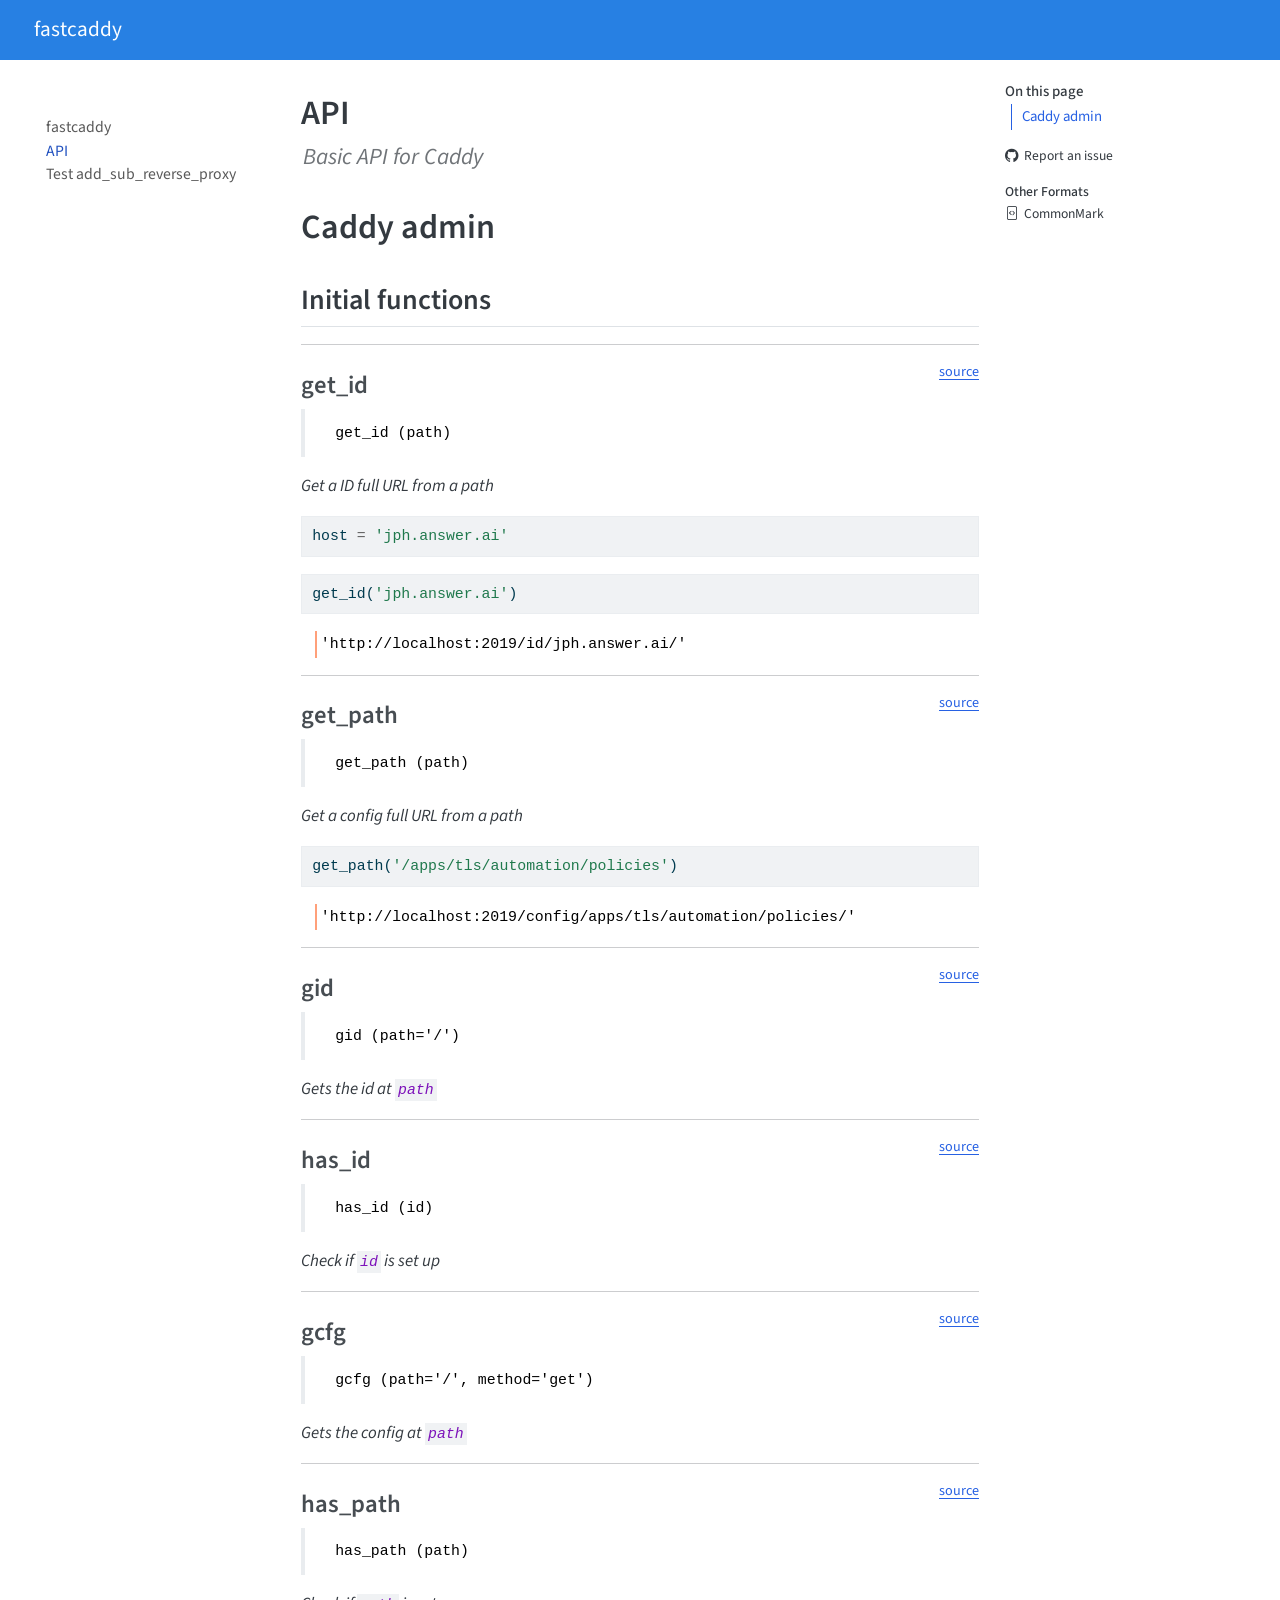
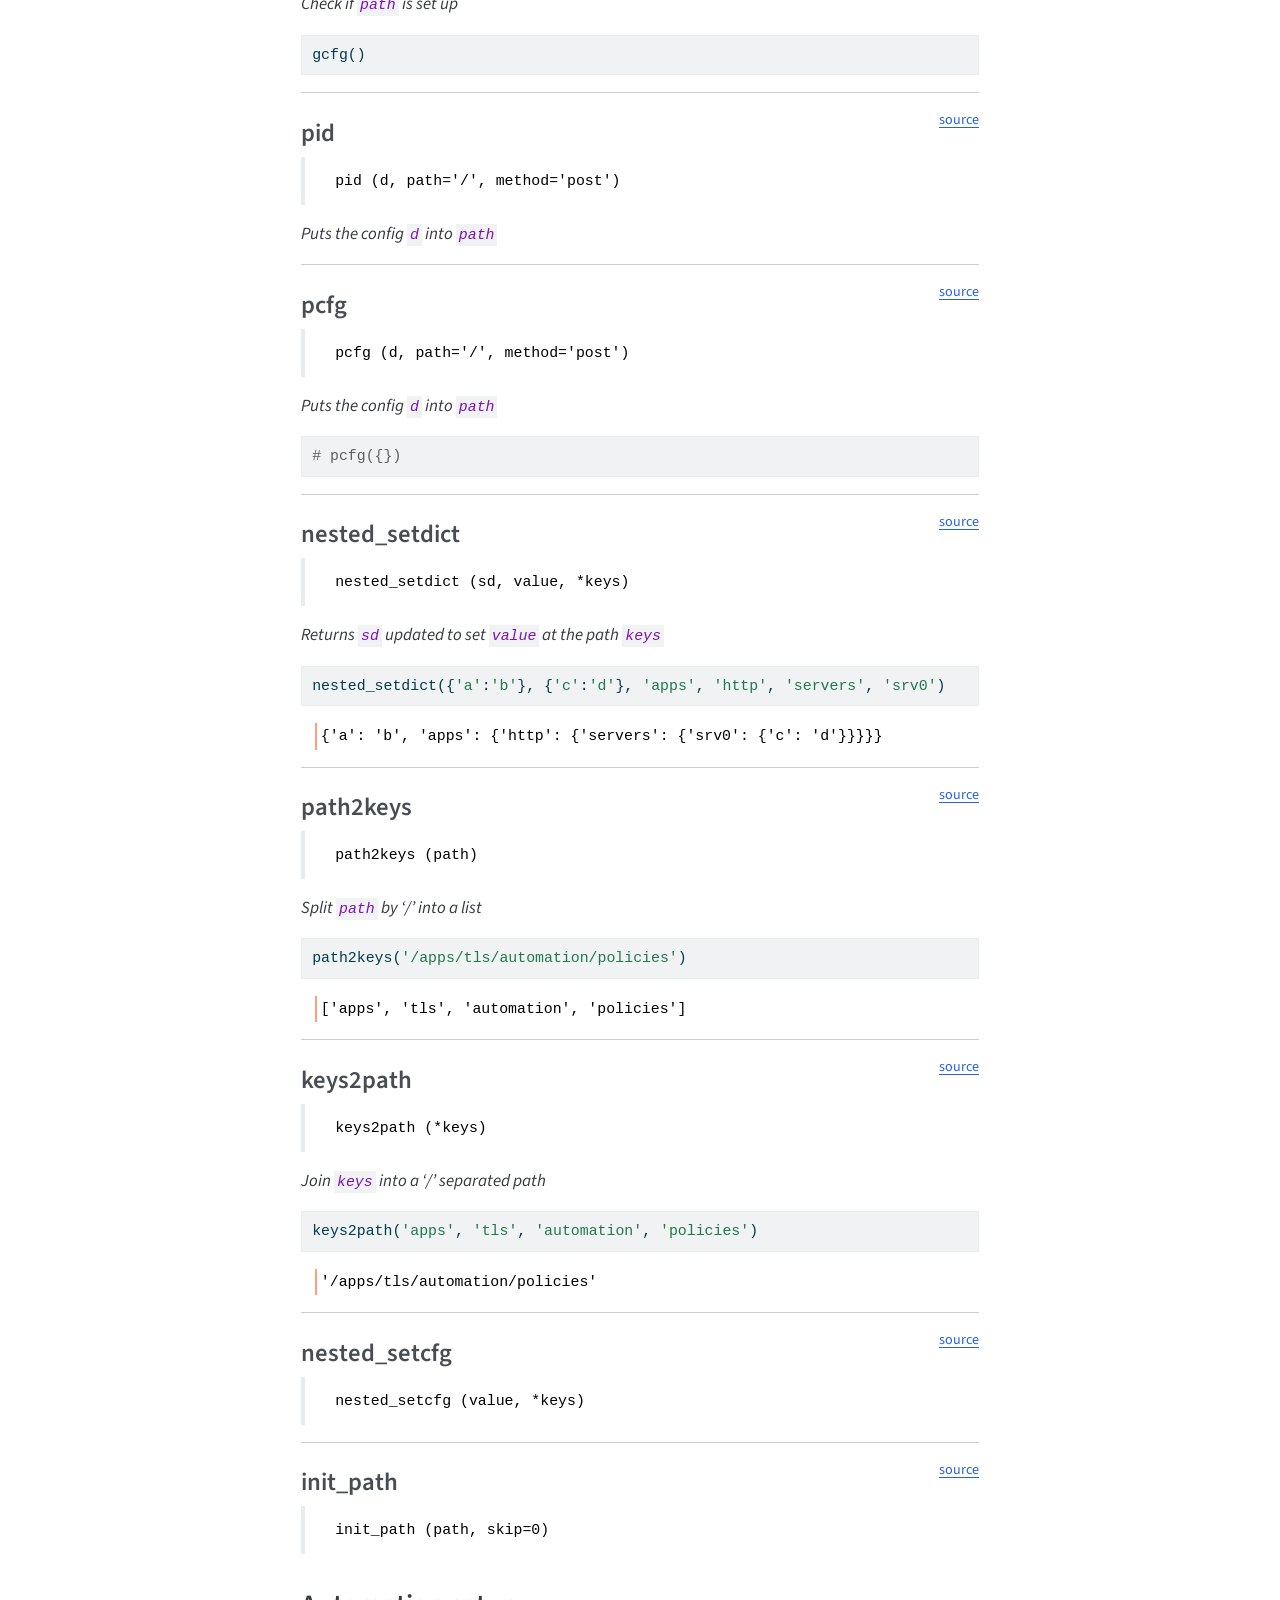
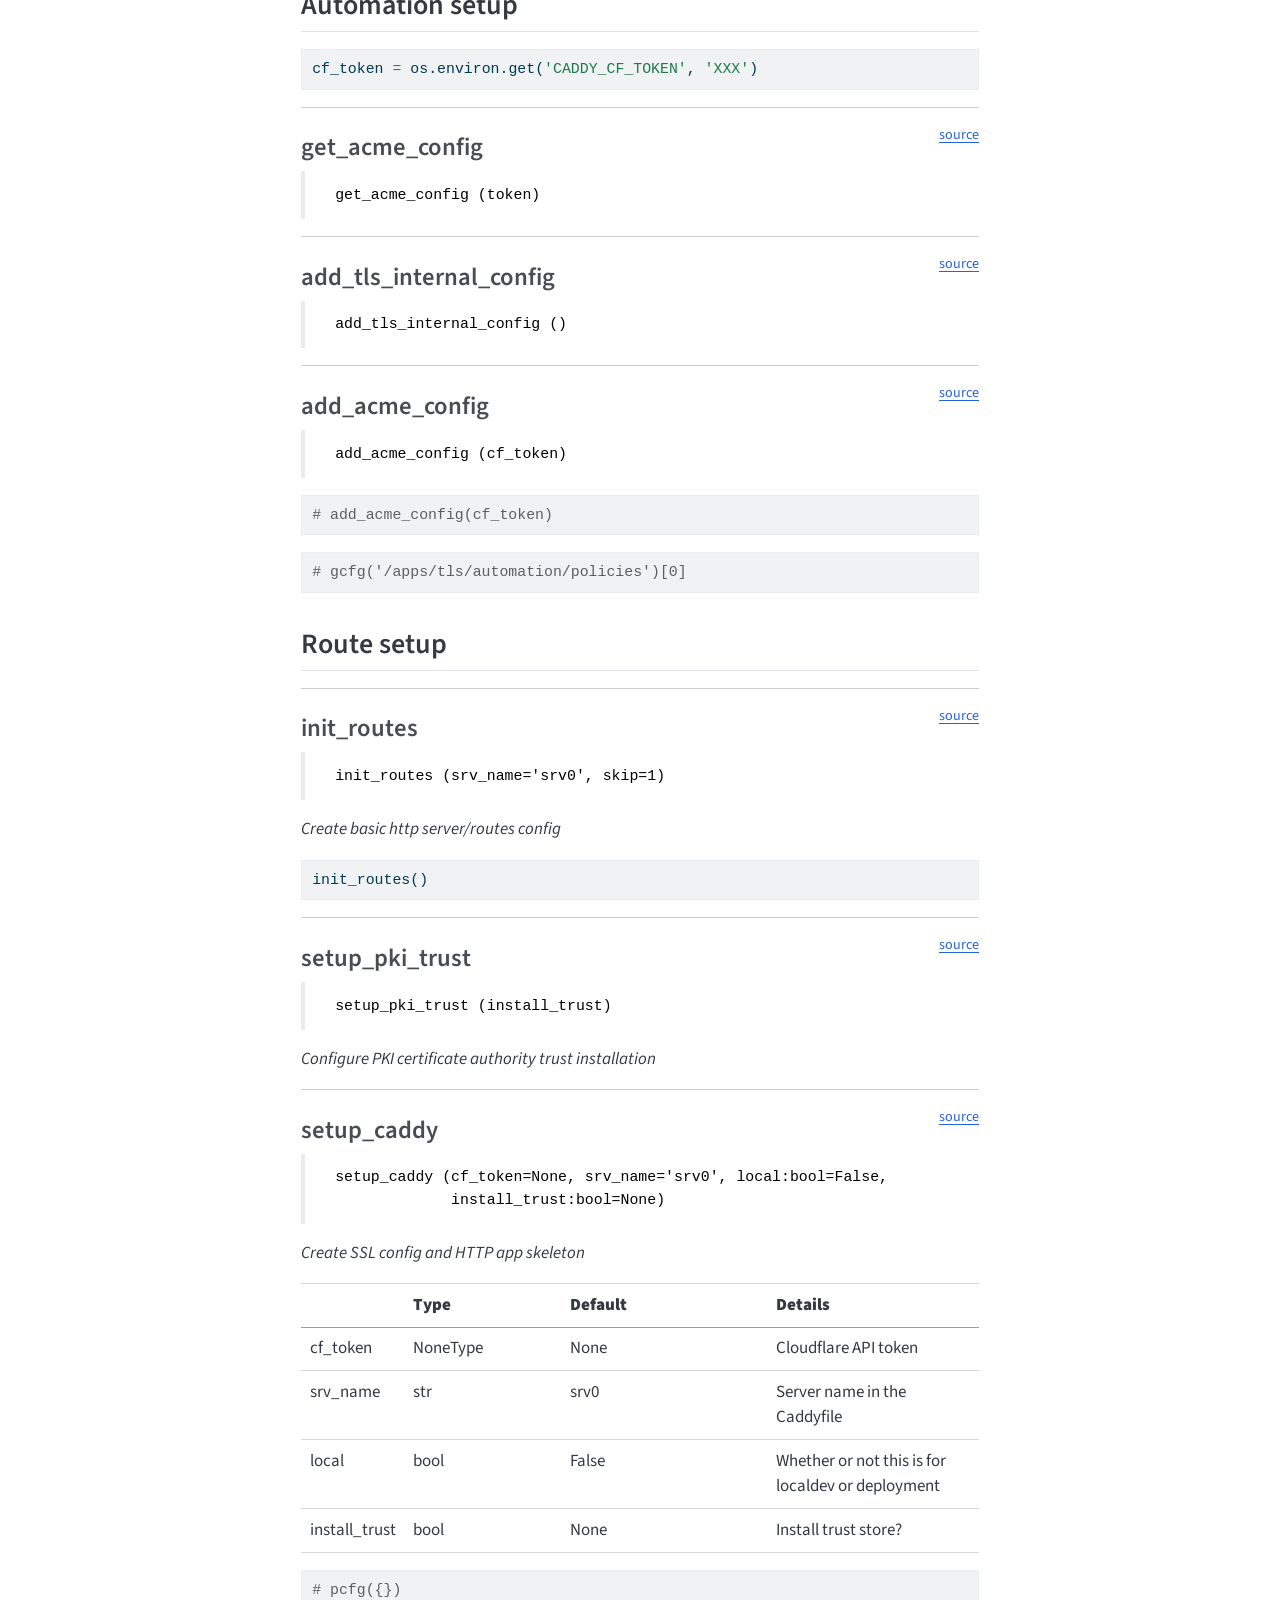
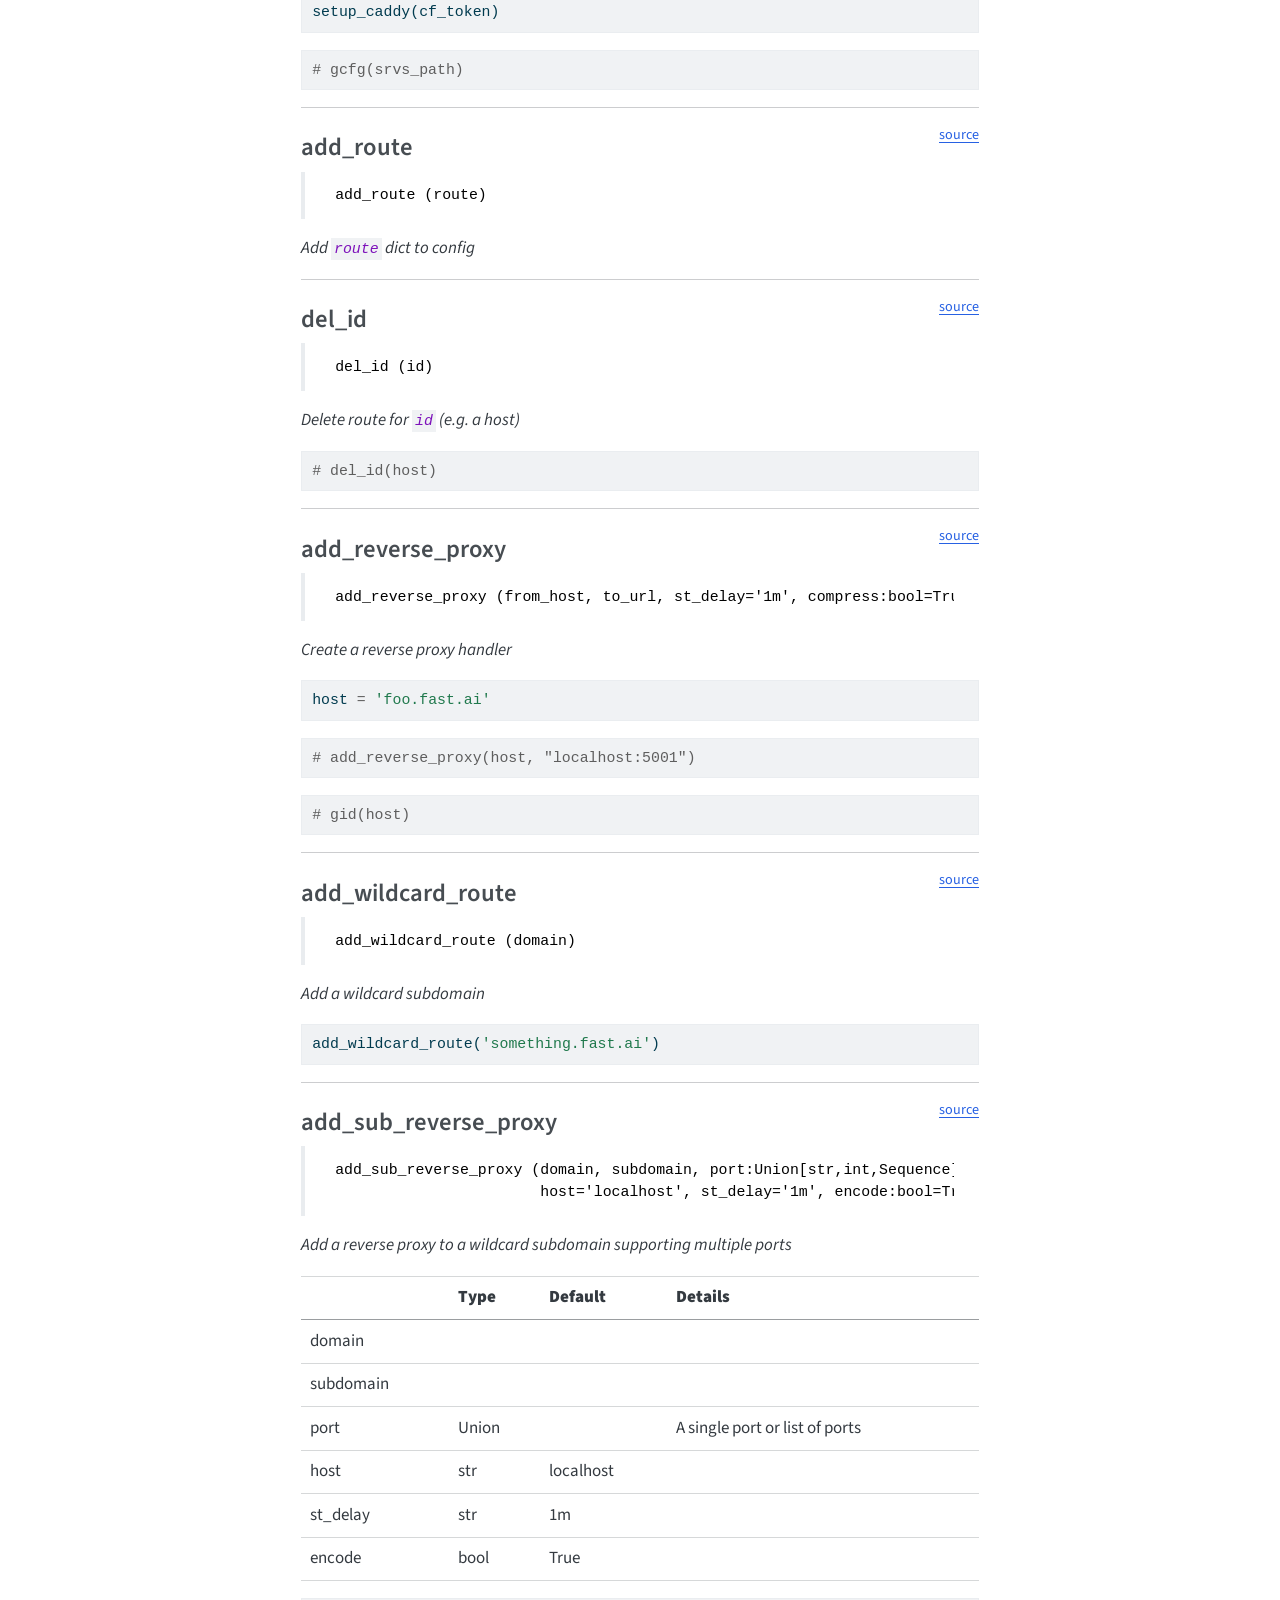
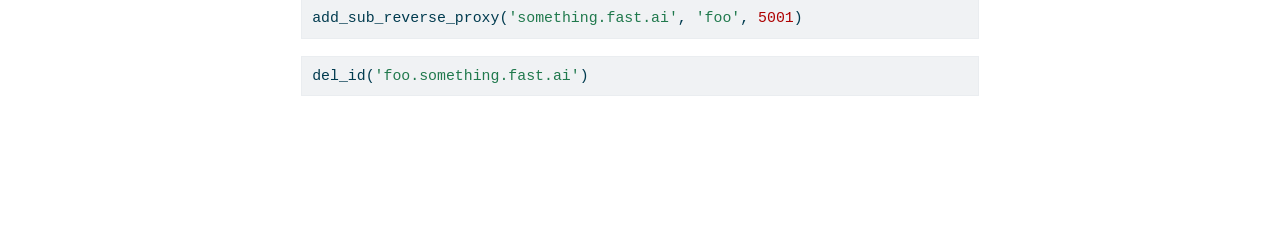
==== commit ddf959cd: "deploy: 60c12a46fed32a926bed649736696a1d2473b35a" ====
--- a/core.html
+++ b/core.html
@@ -2,7 +2,7 @@
 <html xmlns="http://www.w3.org/1999/xhtml" lang="en" xml:lang="en"><head>
 
 <meta charset="utf-8">
-<meta name="generator" content="quarto-1.7.34">
+<meta name="generator" content="quarto-1.8.25">
 
 <meta name="viewport" content="width=device-width, initial-scale=1.0, user-scalable=yes">
 
@@ -68,14 +68,15 @@
 <meta name="quarto:offset" content="./">
 <script src="site_libs/quarto-html/quarto.js" type="module"></script>
 <script src="site_libs/quarto-html/tabsets/tabsets.js" type="module"></script>
+<script src="site_libs/quarto-html/axe/axe-check.js" type="module"></script>
 <script src="site_libs/quarto-html/popper.min.js"></script>
 <script src="site_libs/quarto-html/tippy.umd.min.js"></script>
 <script src="site_libs/quarto-html/anchor.min.js"></script>
 <link href="site_libs/quarto-html/tippy.css" rel="stylesheet">
-<link href="site_libs/quarto-html/quarto-syntax-highlighting-c8ad9e5dbd60b7b70b38521ab19b7da4.css" rel="stylesheet" id="quarto-text-highlighting-styles">
+<link href="site_libs/quarto-html/quarto-syntax-highlighting-7b89279ff1a6dce999919e0e67d4d9ec.css" rel="stylesheet" id="quarto-text-highlighting-styles">
 <script src="site_libs/bootstrap/bootstrap.min.js"></script>
 <link href="site_libs/bootstrap/bootstrap-icons.css" rel="stylesheet">
-<link href="site_libs/bootstrap/bootstrap-ac0578e1f87f273c3fa40b04908a6ea7.min.css" rel="stylesheet" append-hash="true" id="quarto-bootstrap" data-mode="light">
+<link href="site_libs/bootstrap/bootstrap-000f0825b9c55ed21d14970d810c14a9.min.css" rel="stylesheet" append-hash="true" id="quarto-bootstrap" data-mode="light">
 <script id="quarto-search-options" type="application/json">{
   "location": "navbar",
   "copy-button": false,
@@ -121,6 +122,8 @@
     <nav class="navbar navbar-expand-lg " data-bs-theme="dark">
       <div class="navbar-container container-fluid">
       <div class="navbar-brand-container mx-auto">
+    <a href="./index.html" class="navbar-brand navbar-brand-logo">
+    </a>
     <a class="navbar-brand" href="./index.html">
     <span class="navbar-title">fastcaddy</span>
     </a>
@@ -145,6 +148,10 @@
 <div id="quarto-content" class="quarto-container page-columns page-rows-contents page-layout-article page-navbar">
 <!-- sidebar -->
   <nav id="quarto-sidebar" class="sidebar collapse collapse-horizontal quarto-sidebar-collapse-item sidebar-navigation floating overflow-auto">
+    <div class="pt-lg-2 mt-2 text-left sidebar-header">
+      <a href="./index.html" class="sidebar-logo-link">
+      </a>
+      </div>
     <div class="sidebar-menu-container"> 
     <ul class="list-unstyled mt-1">
         <li class="sidebar-item">
@@ -254,11 +261,11 @@
 <pre><code> get_id (path)</code></pre>
 </blockquote>
 <p><em>Get a ID full URL from a path</em></p>
-<div id="cell-5" class="cell">
-<div class="sourceCode cell-code" id="cb2"><pre class="sourceCode python code-with-copy"><code class="sourceCode python"><span id="cb2-1"><a href="#cb2-1" aria-hidden="true" tabindex="-1"></a>host <span class="op">=</span> <span class="st">'jph.answer.ai'</span></span></code><button title="Copy to Clipboard" class="code-copy-button"><i class="bi"></i></button></pre></div>
-</div>
-<div id="cell-6" class="cell">
-<div class="sourceCode cell-code" id="cb3"><pre class="sourceCode python code-with-copy"><code class="sourceCode python"><span id="cb3-1"><a href="#cb3-1" aria-hidden="true" tabindex="-1"></a>get_id(<span class="st">'jph.answer.ai'</span>)</span></code><button title="Copy to Clipboard" class="code-copy-button"><i class="bi"></i></button></pre></div>
+<div id="380fbbbc" class="cell">
+<div class="code-copy-outer-scaffold"><div class="sourceCode cell-code" id="cb2"><pre class="sourceCode python code-with-copy"><code class="sourceCode python"><span id="cb2-1"><a href="#cb2-1" aria-hidden="true" tabindex="-1"></a>host <span class="op">=</span> <span class="st">'jph.answer.ai'</span></span></code></pre></div><button title="Copy to Clipboard" class="code-copy-button"><i class="bi"></i></button></div>
+</div>
+<div id="d245250d" class="cell">
+<div class="code-copy-outer-scaffold"><div class="sourceCode cell-code" id="cb3"><pre class="sourceCode python code-with-copy"><code class="sourceCode python"><span id="cb3-1"><a href="#cb3-1" aria-hidden="true" tabindex="-1"></a>get_id(<span class="st">'jph.answer.ai'</span>)</span></code></pre></div><button title="Copy to Clipboard" class="code-copy-button"><i class="bi"></i></button></div>
 <div class="cell-output cell-output-display">
 <pre><code>'http://localhost:2019/id/jph.answer.ai/'</code></pre>
 </div>
@@ -272,8 +279,8 @@
 <pre><code> get_path (path)</code></pre>
 </blockquote>
 <p><em>Get a config full URL from a path</em></p>
-<div id="cell-8" class="cell">
-<div class="sourceCode cell-code" id="cb6"><pre class="sourceCode python code-with-copy"><code class="sourceCode python"><span id="cb6-1"><a href="#cb6-1" aria-hidden="true" tabindex="-1"></a>get_path(<span class="st">'/apps/tls/automation/policies'</span>)</span></code><button title="Copy to Clipboard" class="code-copy-button"><i class="bi"></i></button></pre></div>
+<div id="eb7e513a" class="cell">
+<div class="code-copy-outer-scaffold"><div class="sourceCode cell-code" id="cb6"><pre class="sourceCode python code-with-copy"><code class="sourceCode python"><span id="cb6-1"><a href="#cb6-1" aria-hidden="true" tabindex="-1"></a>get_path(<span class="st">'/apps/tls/automation/policies'</span>)</span></code></pre></div><button title="Copy to Clipboard" class="code-copy-button"><i class="bi"></i></button></div>
 <div class="cell-output cell-output-display">
 <pre><code>'http://localhost:2019/config/apps/tls/automation/policies/'</code></pre>
 </div>
@@ -314,8 +321,8 @@
 <pre><code> has_path (path)</code></pre>
 </blockquote>
 <p><em>Check if <code>path</code> is set up</em></p>
-<div id="cell-13" class="cell">
-<div class="sourceCode cell-code" id="cb12"><pre class="sourceCode python code-with-copy"><code class="sourceCode python"><span id="cb12-1"><a href="#cb12-1" aria-hidden="true" tabindex="-1"></a>gcfg()</span></code><button title="Copy to Clipboard" class="code-copy-button"><i class="bi"></i></button></pre></div>
+<div id="2f12bdda" class="cell">
+<div class="code-copy-outer-scaffold"><div class="sourceCode cell-code" id="cb12"><pre class="sourceCode python code-with-copy"><code class="sourceCode python"><span id="cb12-1"><a href="#cb12-1" aria-hidden="true" tabindex="-1"></a>gcfg()</span></code></pre></div><button title="Copy to Clipboard" class="code-copy-button"><i class="bi"></i></button></div>
 </div>
 <hr>
 <p><a href="https://github.com/AnswerDotAI/fastcaddy/blob/main/fastcaddy/core.py#L61" target="_blank" style="float:right; font-size:smaller">source</a></p>
@@ -335,8 +342,8 @@
 <pre><code> pcfg (d, path='/', method='post')</code></pre>
 </blockquote>
 <p><em>Puts the config <code>d</code> into <code>path</code></em></p>
-<div id="cell-16" class="cell">
-<div class="sourceCode cell-code" id="cb15"><pre class="sourceCode python code-with-copy"><code class="sourceCode python"><span id="cb15-1"><a href="#cb15-1" aria-hidden="true" tabindex="-1"></a><span class="co"># pcfg({})</span></span></code><button title="Copy to Clipboard" class="code-copy-button"><i class="bi"></i></button></pre></div>
+<div id="421d4ed3" class="cell">
+<div class="code-copy-outer-scaffold"><div class="sourceCode cell-code" id="cb15"><pre class="sourceCode python code-with-copy"><code class="sourceCode python"><span id="cb15-1"><a href="#cb15-1" aria-hidden="true" tabindex="-1"></a><span class="co"># pcfg({})</span></span></code></pre></div><button title="Copy to Clipboard" class="code-copy-button"><i class="bi"></i></button></div>
 </div>
 <hr>
 <p><a href="https://github.com/AnswerDotAI/fastcaddy/blob/main/fastcaddy/core.py#L80" target="_blank" style="float:right; font-size:smaller">source</a></p>
@@ -347,8 +354,8 @@
 <pre><code> nested_setdict (sd, value, *keys)</code></pre>
 </blockquote>
 <p><em>Returns <code>sd</code> updated to set <code>value</code> at the path <code>keys</code></em></p>
-<div id="cell-18" class="cell">
-<div class="sourceCode cell-code" id="cb17"><pre class="sourceCode python code-with-copy"><code class="sourceCode python"><span id="cb17-1"><a href="#cb17-1" aria-hidden="true" tabindex="-1"></a>nested_setdict({<span class="st">'a'</span>:<span class="st">'b'</span>}, {<span class="st">'c'</span>:<span class="st">'d'</span>}, <span class="st">'apps'</span>, <span class="st">'http'</span>, <span class="st">'servers'</span>, <span class="st">'srv0'</span>)</span></code><button title="Copy to Clipboard" class="code-copy-button"><i class="bi"></i></button></pre></div>
+<div id="79d584e8" class="cell">
+<div class="code-copy-outer-scaffold"><div class="sourceCode cell-code" id="cb17"><pre class="sourceCode python code-with-copy"><code class="sourceCode python"><span id="cb17-1"><a href="#cb17-1" aria-hidden="true" tabindex="-1"></a>nested_setdict({<span class="st">'a'</span>:<span class="st">'b'</span>}, {<span class="st">'c'</span>:<span class="st">'d'</span>}, <span class="st">'apps'</span>, <span class="st">'http'</span>, <span class="st">'servers'</span>, <span class="st">'srv0'</span>)</span></code></pre></div><button title="Copy to Clipboard" class="code-copy-button"><i class="bi"></i></button></div>
 <div class="cell-output cell-output-display">
 <pre><code>{'a': 'b', 'apps': {'http': {'servers': {'srv0': {'c': 'd'}}}}}</code></pre>
 </div>
@@ -362,8 +369,8 @@
 <pre><code> path2keys (path)</code></pre>
 </blockquote>
 <p><em>Split <code>path</code> by ‘/’ into a list</em></p>
-<div id="cell-20" class="cell">
-<div class="sourceCode cell-code" id="cb20"><pre class="sourceCode python code-with-copy"><code class="sourceCode python"><span id="cb20-1"><a href="#cb20-1" aria-hidden="true" tabindex="-1"></a>path2keys(<span class="st">'/apps/tls/automation/policies'</span>)</span></code><button title="Copy to Clipboard" class="code-copy-button"><i class="bi"></i></button></pre></div>
+<div id="e5ebf05f" class="cell">
+<div class="code-copy-outer-scaffold"><div class="sourceCode cell-code" id="cb20"><pre class="sourceCode python code-with-copy"><code class="sourceCode python"><span id="cb20-1"><a href="#cb20-1" aria-hidden="true" tabindex="-1"></a>path2keys(<span class="st">'/apps/tls/automation/policies'</span>)</span></code></pre></div><button title="Copy to Clipboard" class="code-copy-button"><i class="bi"></i></button></div>
 <div class="cell-output cell-output-display">
 <pre><code>['apps', 'tls', 'automation', 'policies']</code></pre>
 </div>
@@ -377,8 +384,8 @@
 <pre><code> keys2path (*keys)</code></pre>
 </blockquote>
 <p><em>Join <code>keys</code> into a ‘/’ separated path</em></p>
-<div id="cell-22" class="cell">
-<div class="sourceCode cell-code" id="cb23"><pre class="sourceCode python code-with-copy"><code class="sourceCode python"><span id="cb23-1"><a href="#cb23-1" aria-hidden="true" tabindex="-1"></a>keys2path(<span class="st">'apps'</span>, <span class="st">'tls'</span>, <span class="st">'automation'</span>, <span class="st">'policies'</span>)</span></code><button title="Copy to Clipboard" class="code-copy-button"><i class="bi"></i></button></pre></div>
+<div id="9f5898d2" class="cell">
+<div class="code-copy-outer-scaffold"><div class="sourceCode cell-code" id="cb23"><pre class="sourceCode python code-with-copy"><code class="sourceCode python"><span id="cb23-1"><a href="#cb23-1" aria-hidden="true" tabindex="-1"></a>keys2path(<span class="st">'apps'</span>, <span class="st">'tls'</span>, <span class="st">'automation'</span>, <span class="st">'policies'</span>)</span></code></pre></div><button title="Copy to Clipboard" class="code-copy-button"><i class="bi"></i></button></div>
 <div class="cell-output cell-output-display">
 <pre><code>'/apps/tls/automation/policies'</code></pre>
 </div>
@@ -403,8 +410,8 @@
 </section>
 <section id="automation-setup" class="level2">
 <h2 class="anchored" data-anchor-id="automation-setup">Automation setup</h2>
-<div id="cell-26" class="cell">
-<div class="sourceCode cell-code" id="cb27"><pre class="sourceCode python code-with-copy"><code class="sourceCode python"><span id="cb27-1"><a href="#cb27-1" aria-hidden="true" tabindex="-1"></a>cf_token <span class="op">=</span> os.environ.get(<span class="st">'CADDY_CF_TOKEN'</span>, <span class="st">'XXX'</span>)</span></code><button title="Copy to Clipboard" class="code-copy-button"><i class="bi"></i></button></pre></div>
+<div id="dd088cf6" class="cell">
+<div class="code-copy-outer-scaffold"><div class="sourceCode cell-code" id="cb27"><pre class="sourceCode python code-with-copy"><code class="sourceCode python"><span id="cb27-1"><a href="#cb27-1" aria-hidden="true" tabindex="-1"></a>cf_token <span class="op">=</span> os.environ.get(<span class="st">'CADDY_CF_TOKEN'</span>, <span class="st">'XXX'</span>)</span></code></pre></div><button title="Copy to Clipboard" class="code-copy-button"><i class="bi"></i></button></div>
 </div>
 <hr>
 <p><a href="https://github.com/AnswerDotAI/fastcaddy/blob/main/fastcaddy/core.py#L112" target="_blank" style="float:right; font-size:smaller">source</a></p>
@@ -429,11 +436,11 @@
 <blockquote class="blockquote">
 <pre><code> add_acme_config (cf_token)</code></pre>
 </blockquote>
-<div id="cell-30" class="cell">
-<div class="sourceCode cell-code" id="cb31"><pre class="sourceCode python code-with-copy"><code class="sourceCode python"><span id="cb31-1"><a href="#cb31-1" aria-hidden="true" tabindex="-1"></a><span class="co"># add_acme_config(cf_token)</span></span></code><button title="Copy to Clipboard" class="code-copy-button"><i class="bi"></i></button></pre></div>
-</div>
-<div id="cell-31" class="cell">
-<div class="sourceCode cell-code" id="cb32"><pre class="sourceCode python code-with-copy"><code class="sourceCode python"><span id="cb32-1"><a href="#cb32-1" aria-hidden="true" tabindex="-1"></a><span class="co"># gcfg('/apps/tls/automation/policies')[0]</span></span></code><button title="Copy to Clipboard" class="code-copy-button"><i class="bi"></i></button></pre></div>
+<div id="94443794" class="cell">
+<div class="code-copy-outer-scaffold"><div class="sourceCode cell-code" id="cb31"><pre class="sourceCode python code-with-copy"><code class="sourceCode python"><span id="cb31-1"><a href="#cb31-1" aria-hidden="true" tabindex="-1"></a><span class="co"># add_acme_config(cf_token)</span></span></code></pre></div><button title="Copy to Clipboard" class="code-copy-button"><i class="bi"></i></button></div>
+</div>
+<div id="3fb2309c" class="cell">
+<div class="code-copy-outer-scaffold"><div class="sourceCode cell-code" id="cb32"><pre class="sourceCode python code-with-copy"><code class="sourceCode python"><span id="cb32-1"><a href="#cb32-1" aria-hidden="true" tabindex="-1"></a><span class="co"># gcfg('/apps/tls/automation/policies')[0]</span></span></code></pre></div><button title="Copy to Clipboard" class="code-copy-button"><i class="bi"></i></button></div>
 </div>
 </section>
 </section>
@@ -447,8 +454,8 @@
 <pre><code> init_routes (srv_name='srv0', skip=1)</code></pre>
 </blockquote>
 <p><em>Create basic http server/routes config</em></p>
-<div id="cell-34" class="cell">
-<div class="sourceCode cell-code" id="cb34"><pre class="sourceCode python code-with-copy"><code class="sourceCode python"><span id="cb34-1"><a href="#cb34-1" aria-hidden="true" tabindex="-1"></a>init_routes()</span></code><button title="Copy to Clipboard" class="code-copy-button"><i class="bi"></i></button></pre></div>
+<div id="608e0573" class="cell">
+<div class="code-copy-outer-scaffold"><div class="sourceCode cell-code" id="cb34"><pre class="sourceCode python code-with-copy"><code class="sourceCode python"><span id="cb34-1"><a href="#cb34-1" aria-hidden="true" tabindex="-1"></a>init_routes()</span></code></pre></div><button title="Copy to Clipboard" class="code-copy-button"><i class="bi"></i></button></div>
 </div>
 <hr>
 <p><a href="https://github.com/AnswerDotAI/fastcaddy/blob/main/fastcaddy/core.py#L145" target="_blank" style="float:right; font-size:smaller">source</a></p>
@@ -511,12 +518,12 @@
 </tr>
 </tbody>
 </table>
-<div id="cell-37" class="cell">
-<div class="sourceCode cell-code" id="cb37"><pre class="sourceCode python code-with-copy"><code class="sourceCode python"><span id="cb37-1"><a href="#cb37-1" aria-hidden="true" tabindex="-1"></a><span class="co"># pcfg({})</span></span>
-<span id="cb37-2"><a href="#cb37-2" aria-hidden="true" tabindex="-1"></a>setup_caddy(cf_token)</span></code><button title="Copy to Clipboard" class="code-copy-button"><i class="bi"></i></button></pre></div>
-</div>
-<div id="cell-38" class="cell">
-<div class="sourceCode cell-code" id="cb38"><pre class="sourceCode python code-with-copy"><code class="sourceCode python"><span id="cb38-1"><a href="#cb38-1" aria-hidden="true" tabindex="-1"></a><span class="co"># gcfg(srvs_path)</span></span></code><button title="Copy to Clipboard" class="code-copy-button"><i class="bi"></i></button></pre></div>
+<div id="9ef7fd30" class="cell">
+<div class="code-copy-outer-scaffold"><div class="sourceCode cell-code" id="cb37"><pre class="sourceCode python code-with-copy"><code class="sourceCode python"><span id="cb37-1"><a href="#cb37-1" aria-hidden="true" tabindex="-1"></a><span class="co"># pcfg({})</span></span>
+<span id="cb37-2"><a href="#cb37-2" aria-hidden="true" tabindex="-1"></a>setup_caddy(cf_token)</span></code></pre></div><button title="Copy to Clipboard" class="code-copy-button"><i class="bi"></i></button></div>
+</div>
+<div id="7571d633" class="cell">
+<div class="code-copy-outer-scaffold"><div class="sourceCode cell-code" id="cb38"><pre class="sourceCode python code-with-copy"><code class="sourceCode python"><span id="cb38-1"><a href="#cb38-1" aria-hidden="true" tabindex="-1"></a><span class="co"># gcfg(srvs_path)</span></span></code></pre></div><button title="Copy to Clipboard" class="code-copy-button"><i class="bi"></i></button></div>
 </div>
 <hr>
 <p><a href="https://github.com/AnswerDotAI/fastcaddy/blob/main/fastcaddy/core.py#L165" target="_blank" style="float:right; font-size:smaller">source</a></p>
@@ -536,8 +543,8 @@
 <pre><code> del_id (id)</code></pre>
 </blockquote>
 <p><em>Delete route for <code>id</code> (e.g.&nbsp;a host)</em></p>
-<div id="cell-41" class="cell">
-<div class="sourceCode cell-code" id="cb41"><pre class="sourceCode python code-with-copy"><code class="sourceCode python"><span id="cb41-1"><a href="#cb41-1" aria-hidden="true" tabindex="-1"></a><span class="co"># del_id(host)</span></span></code><button title="Copy to Clipboard" class="code-copy-button"><i class="bi"></i></button></pre></div>
+<div id="78fc3baf" class="cell">
+<div class="code-copy-outer-scaffold"><div class="sourceCode cell-code" id="cb41"><pre class="sourceCode python code-with-copy"><code class="sourceCode python"><span id="cb41-1"><a href="#cb41-1" aria-hidden="true" tabindex="-1"></a><span class="co"># del_id(host)</span></span></code></pre></div><button title="Copy to Clipboard" class="code-copy-button"><i class="bi"></i></button></div>
 </div>
 <hr>
 <p><a href="https://github.com/AnswerDotAI/fastcaddy/blob/main/fastcaddy/core.py#L175" target="_blank" style="float:right; font-size:smaller">source</a></p>
@@ -545,20 +552,20 @@
 <section id="add_reverse_proxy" class="level3">
 <h3 class="anchored" data-anchor-id="add_reverse_proxy">add_reverse_proxy</h3>
 <blockquote class="blockquote">
-<pre><code> add_reverse_proxy (from_host, to_url)</code></pre>
+<pre><code> add_reverse_proxy (from_host, to_url, st_delay='1m', compress:bool=True)</code></pre>
 </blockquote>
 <p><em>Create a reverse proxy handler</em></p>
-<div id="cell-43" class="cell">
-<div class="sourceCode cell-code" id="cb43"><pre class="sourceCode python code-with-copy"><code class="sourceCode python"><span id="cb43-1"><a href="#cb43-1" aria-hidden="true" tabindex="-1"></a>host <span class="op">=</span> <span class="st">'foo.fast.ai'</span></span></code><button title="Copy to Clipboard" class="code-copy-button"><i class="bi"></i></button></pre></div>
-</div>
-<div id="cell-44" class="cell">
-<div class="sourceCode cell-code" id="cb44"><pre class="sourceCode python code-with-copy"><code class="sourceCode python"><span id="cb44-1"><a href="#cb44-1" aria-hidden="true" tabindex="-1"></a><span class="co"># add_reverse_proxy(host, "localhost:5001")</span></span></code><button title="Copy to Clipboard" class="code-copy-button"><i class="bi"></i></button></pre></div>
-</div>
-<div id="cell-45" class="cell">
-<div class="sourceCode cell-code" id="cb45"><pre class="sourceCode python code-with-copy"><code class="sourceCode python"><span id="cb45-1"><a href="#cb45-1" aria-hidden="true" tabindex="-1"></a><span class="co"># gid(host)</span></span></code><button title="Copy to Clipboard" class="code-copy-button"><i class="bi"></i></button></pre></div>
-</div>
-<hr>
-<p><a href="https://github.com/AnswerDotAI/fastcaddy/blob/main/fastcaddy/core.py#L188" target="_blank" style="float:right; font-size:smaller">source</a></p>
+<div id="b77b3157" class="cell">
+<div class="code-copy-outer-scaffold"><div class="sourceCode cell-code" id="cb43"><pre class="sourceCode python code-with-copy"><code class="sourceCode python"><span id="cb43-1"><a href="#cb43-1" aria-hidden="true" tabindex="-1"></a>host <span class="op">=</span> <span class="st">'foo.fast.ai'</span></span></code></pre></div><button title="Copy to Clipboard" class="code-copy-button"><i class="bi"></i></button></div>
+</div>
+<div id="876a7206" class="cell">
+<div class="code-copy-outer-scaffold"><div class="sourceCode cell-code" id="cb44"><pre class="sourceCode python code-with-copy"><code class="sourceCode python"><span id="cb44-1"><a href="#cb44-1" aria-hidden="true" tabindex="-1"></a><span class="co"># add_reverse_proxy(host, "localhost:5001")</span></span></code></pre></div><button title="Copy to Clipboard" class="code-copy-button"><i class="bi"></i></button></div>
+</div>
+<div id="72aef790" class="cell">
+<div class="code-copy-outer-scaffold"><div class="sourceCode cell-code" id="cb45"><pre class="sourceCode python code-with-copy"><code class="sourceCode python"><span id="cb45-1"><a href="#cb45-1" aria-hidden="true" tabindex="-1"></a><span class="co"># gid(host)</span></span></code></pre></div><button title="Copy to Clipboard" class="code-copy-button"><i class="bi"></i></button></div>
+</div>
+<hr>
+<p><a href="https://github.com/AnswerDotAI/fastcaddy/blob/main/fastcaddy/core.py#L189" target="_blank" style="float:right; font-size:smaller">source</a></p>
 </section>
 <section id="add_wildcard_route" class="level3">
 <h3 class="anchored" data-anchor-id="add_wildcard_route">add_wildcard_route</h3>
@@ -566,17 +573,17 @@
 <pre><code> add_wildcard_route (domain)</code></pre>
 </blockquote>
 <p><em>Add a wildcard subdomain</em></p>
-<div id="cell-47" class="cell">
-<div class="sourceCode cell-code" id="cb47"><pre class="sourceCode python code-with-copy"><code class="sourceCode python"><span id="cb47-1"><a href="#cb47-1" aria-hidden="true" tabindex="-1"></a>add_wildcard_route(<span class="st">'something.fast.ai'</span>)</span></code><button title="Copy to Clipboard" class="code-copy-button"><i class="bi"></i></button></pre></div>
-</div>
-<hr>
-<p><a href="https://github.com/AnswerDotAI/fastcaddy/blob/main/fastcaddy/core.py#L201" target="_blank" style="float:right; font-size:smaller">source</a></p>
+<div id="8d09459b" class="cell">
+<div class="code-copy-outer-scaffold"><div class="sourceCode cell-code" id="cb47"><pre class="sourceCode python code-with-copy"><code class="sourceCode python"><span id="cb47-1"><a href="#cb47-1" aria-hidden="true" tabindex="-1"></a>add_wildcard_route(<span class="st">'something.fast.ai'</span>)</span></code></pre></div><button title="Copy to Clipboard" class="code-copy-button"><i class="bi"></i></button></div>
+</div>
+<hr>
+<p><a href="https://github.com/AnswerDotAI/fastcaddy/blob/main/fastcaddy/core.py#L202" target="_blank" style="float:right; font-size:smaller">source</a></p>
 </section>
 <section id="add_sub_reverse_proxy" class="level3">
 <h3 class="anchored" data-anchor-id="add_sub_reverse_proxy">add_sub_reverse_proxy</h3>
 <blockquote class="blockquote">
 <pre><code> add_sub_reverse_proxy (domain, subdomain, port:Union[str,int,Sequence],
-                        host='localhost')</code></pre>
+                        host='localhost', st_delay='1m', encode:bool=True)</code></pre>
 </blockquote>
 <p><em>Add a reverse proxy to a wildcard subdomain supporting multiple ports</em></p>
 <table class="caption-top table">
@@ -613,13 +620,25 @@
 <td>localhost</td>
 <td></td>
 </tr>
+<tr class="odd">
+<td>st_delay</td>
+<td>str</td>
+<td>1m</td>
+<td></td>
+</tr>
+<tr class="even">
+<td>encode</td>
+<td>bool</td>
+<td>True</td>
+<td></td>
+</tr>
 </tbody>
 </table>
-<div id="cell-49" class="cell">
-<div class="sourceCode cell-code" id="cb49"><pre class="sourceCode python code-with-copy"><code class="sourceCode python"><span id="cb49-1"><a href="#cb49-1" aria-hidden="true" tabindex="-1"></a>add_sub_reverse_proxy(<span class="st">'something.fast.ai'</span>, <span class="st">'foo'</span>, <span class="dv">5001</span>)</span></code><button title="Copy to Clipboard" class="code-copy-button"><i class="bi"></i></button></pre></div>
-</div>
-<div id="cell-50" class="cell">
-<div class="sourceCode cell-code" id="cb50"><pre class="sourceCode python code-with-copy"><code class="sourceCode python"><span id="cb50-1"><a href="#cb50-1" aria-hidden="true" tabindex="-1"></a>del_id(<span class="st">'foo.something.fast.ai'</span>)</span></code><button title="Copy to Clipboard" class="code-copy-button"><i class="bi"></i></button></pre></div>
+<div id="eaa45fcb" class="cell">
+<div class="code-copy-outer-scaffold"><div class="sourceCode cell-code" id="cb49"><pre class="sourceCode python code-with-copy"><code class="sourceCode python"><span id="cb49-1"><a href="#cb49-1" aria-hidden="true" tabindex="-1"></a>add_sub_reverse_proxy(<span class="st">'something.fast.ai'</span>, <span class="st">'foo'</span>, <span class="dv">5001</span>)</span></code></pre></div><button title="Copy to Clipboard" class="code-copy-button"><i class="bi"></i></button></div>
+</div>
+<div id="764a7aab" class="cell">
+<div class="code-copy-outer-scaffold"><div class="sourceCode cell-code" id="cb50"><pre class="sourceCode python code-with-copy"><code class="sourceCode python"><span id="cb50-1"><a href="#cb50-1" aria-hidden="true" tabindex="-1"></a>del_id(<span class="st">'foo.something.fast.ai'</span>)</span></code></pre></div><button title="Copy to Clipboard" class="code-copy-button"><i class="bi"></i></button></div>
 </div>
 
 
@@ -679,13 +698,14 @@
       e.clearSelection();
     }
     const getTextToCopy = function(trigger) {
-        const codeEl = trigger.previousElementSibling.cloneNode(true);
-        for (const childEl of codeEl.children) {
-          if (isCodeAnnotation(childEl)) {
-            childEl.remove();
-          }
-        }
-        return codeEl.innerText;
+      const outerScaffold = trigger.parentElement.cloneNode(true);
+      const codeEl = outerScaffold.querySelector('code');
+      for (const childEl of codeEl.children) {
+        if (isCodeAnnotation(childEl)) {
+          childEl.remove();
+        }
+      }
+      return codeEl.innerText;
     }
     const clipboard = new window.ClipboardJS('.code-copy-button:not([data-in-quarto-modal])', {
       text: getTextToCopy
--- a/site_libs/quarto-html/quarto-syntax-highlighting-7b89279ff1a6dce999919e0e67d4d9ec.css
+++ b/site_libs/quarto-html/quarto-syntax-highlighting-7b89279ff1a6dce999919e0e67d4d9ec.css
@@ -0,0 +1,236 @@
+/* quarto syntax highlight colors */
+:root {
+  --quarto-hl-ot-color: #003B4F;
+  --quarto-hl-at-color: #657422;
+  --quarto-hl-ss-color: #20794D;
+  --quarto-hl-an-color: #5E5E5E;
+  --quarto-hl-fu-color: #4758AB;
+  --quarto-hl-st-color: #20794D;
+  --quarto-hl-cf-color: #003B4F;
+  --quarto-hl-op-color: #5E5E5E;
+  --quarto-hl-er-color: #AD0000;
+  --quarto-hl-bn-color: #AD0000;
+  --quarto-hl-al-color: #AD0000;
+  --quarto-hl-va-color: #111111;
+  --quarto-hl-bu-color: inherit;
+  --quarto-hl-ex-color: inherit;
+  --quarto-hl-pp-color: #AD0000;
+  --quarto-hl-in-color: #5E5E5E;
+  --quarto-hl-vs-color: #20794D;
+  --quarto-hl-wa-color: #5E5E5E;
+  --quarto-hl-do-color: #5E5E5E;
+  --quarto-hl-im-color: #00769E;
+  --quarto-hl-ch-color: #20794D;
+  --quarto-hl-dt-color: #AD0000;
+  --quarto-hl-fl-color: #AD0000;
+  --quarto-hl-co-color: #5E5E5E;
+  --quarto-hl-cv-color: #5E5E5E;
+  --quarto-hl-cn-color: #8f5902;
+  --quarto-hl-sc-color: #5E5E5E;
+  --quarto-hl-dv-color: #AD0000;
+  --quarto-hl-kw-color: #003B4F;
+}
+
+/* other quarto variables */
+:root {
+  --quarto-font-monospace: SFMono-Regular, Menlo, Monaco, Consolas, "Liberation Mono", "Courier New", monospace;
+}
+
+/* syntax highlight based on Pandoc's rules */
+pre > code.sourceCode > span {
+  color: #003B4F;
+}
+
+code.sourceCode > span {
+  color: #003B4F;
+}
+
+div.sourceCode,
+div.sourceCode pre.sourceCode {
+  color: #003B4F;
+}
+
+/* Normal */
+code span {
+  color: #003B4F;
+}
+
+/* Alert */
+code span.al {
+  color: #AD0000;
+  font-style: inherit;
+}
+
+/* Annotation */
+code span.an {
+  color: #5E5E5E;
+  font-style: inherit;
+}
+
+/* Attribute */
+code span.at {
+  color: #657422;
+  font-style: inherit;
+}
+
+/* BaseN */
+code span.bn {
+  color: #AD0000;
+  font-style: inherit;
+}
+
+/* BuiltIn */
+code span.bu {
+  font-style: inherit;
+}
+
+/* ControlFlow */
+code span.cf {
+  color: #003B4F;
+  font-weight: bold;
+  font-style: inherit;
+}
+
+/* Char */
+code span.ch {
+  color: #20794D;
+  font-style: inherit;
+}
+
+/* Constant */
+code span.cn {
+  color: #8f5902;
+  font-style: inherit;
+}
+
+/* Comment */
+code span.co {
+  color: #5E5E5E;
+  font-style: inherit;
+}
+
+/* CommentVar */
+code span.cv {
+  color: #5E5E5E;
+  font-style: italic;
+}
+
+/* Documentation */
+code span.do {
+  color: #5E5E5E;
+  font-style: italic;
+}
+
+/* DataType */
+code span.dt {
+  color: #AD0000;
+  font-style: inherit;
+}
+
+/* DecVal */
+code span.dv {
+  color: #AD0000;
+  font-style: inherit;
+}
+
+/* Error */
+code span.er {
+  color: #AD0000;
+  font-style: inherit;
+}
+
+/* Extension */
+code span.ex {
+  font-style: inherit;
+}
+
+/* Float */
+code span.fl {
+  color: #AD0000;
+  font-style: inherit;
+}
+
+/* Function */
+code span.fu {
+  color: #4758AB;
+  font-style: inherit;
+}
+
+/* Import */
+code span.im {
+  color: #00769E;
+  font-style: inherit;
+}
+
+/* Information */
+code span.in {
+  color: #5E5E5E;
+  font-style: inherit;
+}
+
+/* Keyword */
+code span.kw {
+  color: #003B4F;
+  font-weight: bold;
+  font-style: inherit;
+}
+
+/* Operator */
+code span.op {
+  color: #5E5E5E;
+  font-style: inherit;
+}
+
+/* Other */
+code span.ot {
+  color: #003B4F;
+  font-style: inherit;
+}
+
+/* Preprocessor */
+code span.pp {
+  color: #AD0000;
+  font-style: inherit;
+}
+
+/* SpecialChar */
+code span.sc {
+  color: #5E5E5E;
+  font-style: inherit;
+}
+
+/* SpecialString */
+code span.ss {
+  color: #20794D;
+  font-style: inherit;
+}
+
+/* String */
+code span.st {
+  color: #20794D;
+  font-style: inherit;
+}
+
+/* Variable */
+code span.va {
+  color: #111111;
+  font-style: inherit;
+}
+
+/* VerbatimString */
+code span.vs {
+  color: #20794D;
+  font-style: inherit;
+}
+
+/* Warning */
+code span.wa {
+  color: #5E5E5E;
+  font-style: italic;
+}
+
+.prevent-inlining {
+  content: "</";
+}
+
+/*# sourceMappingURL=3944bc705cfaf4c80e56f77c5205168a.css.map */
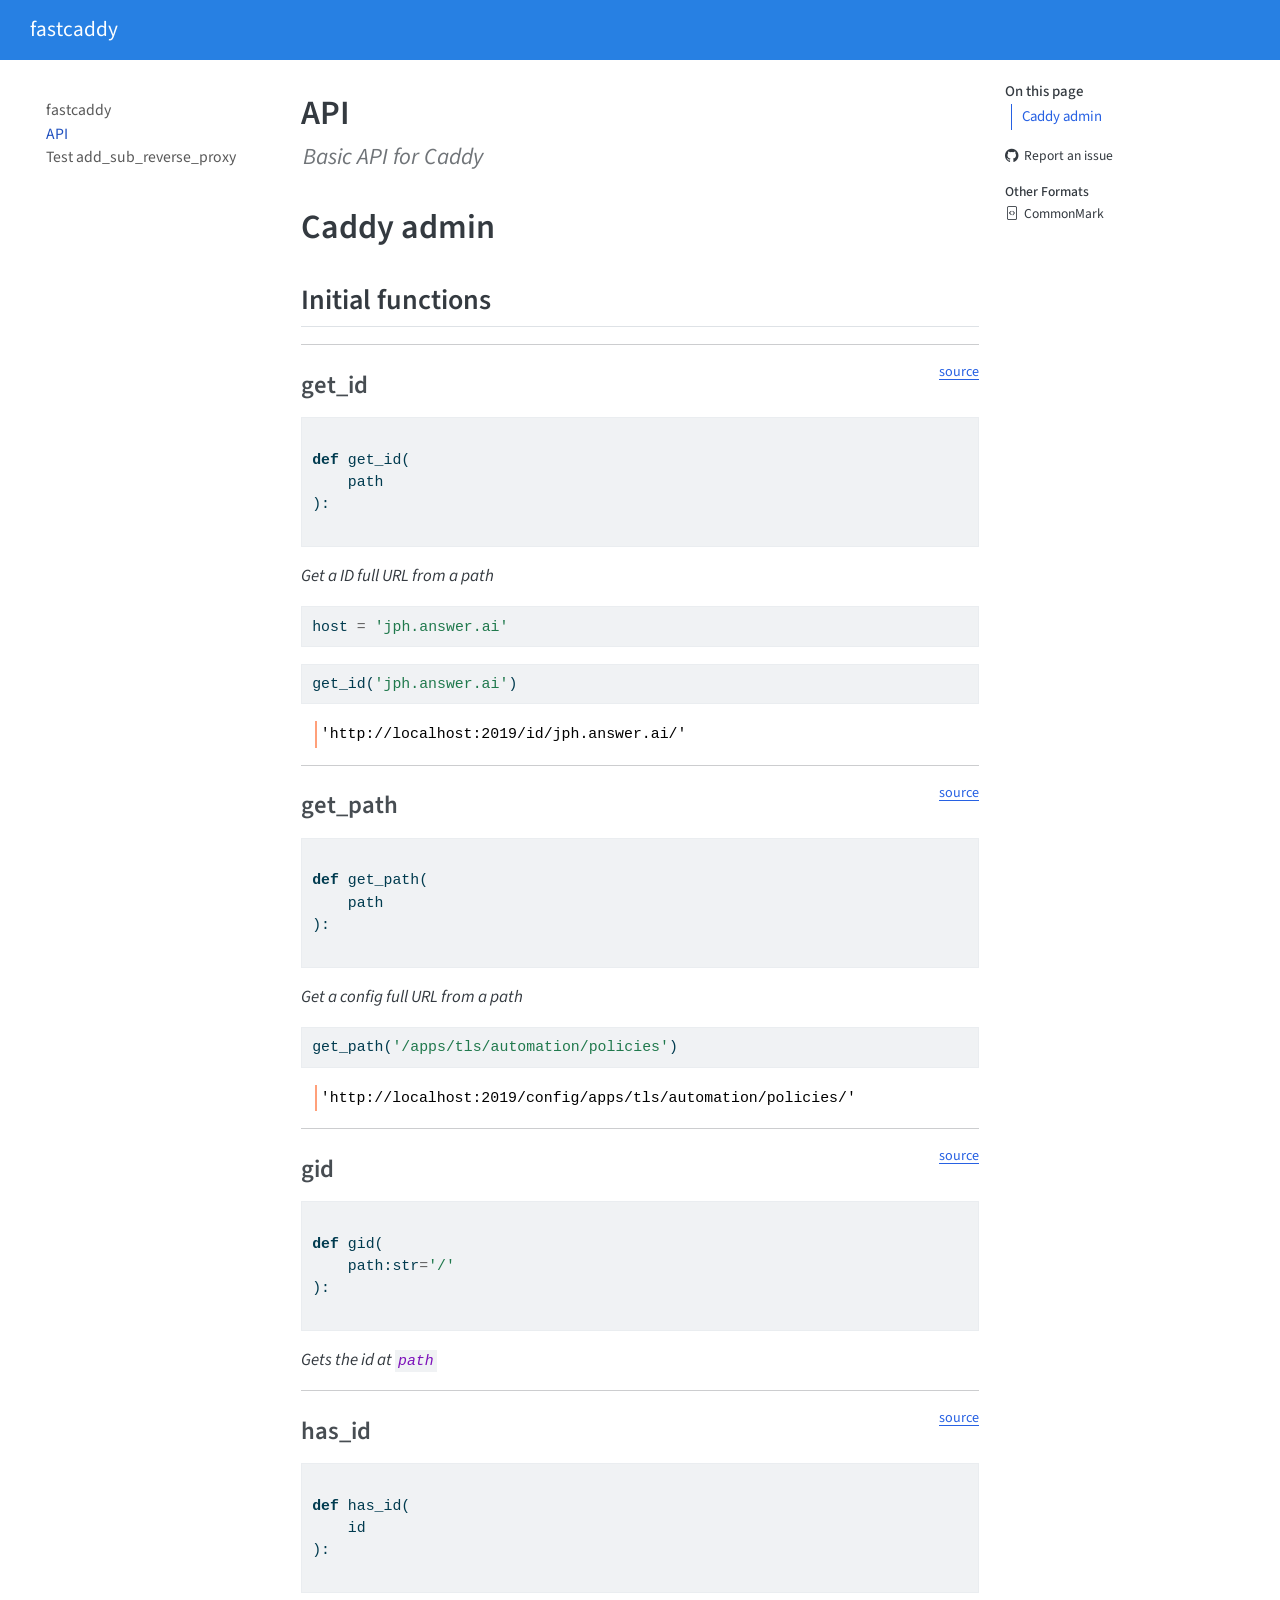
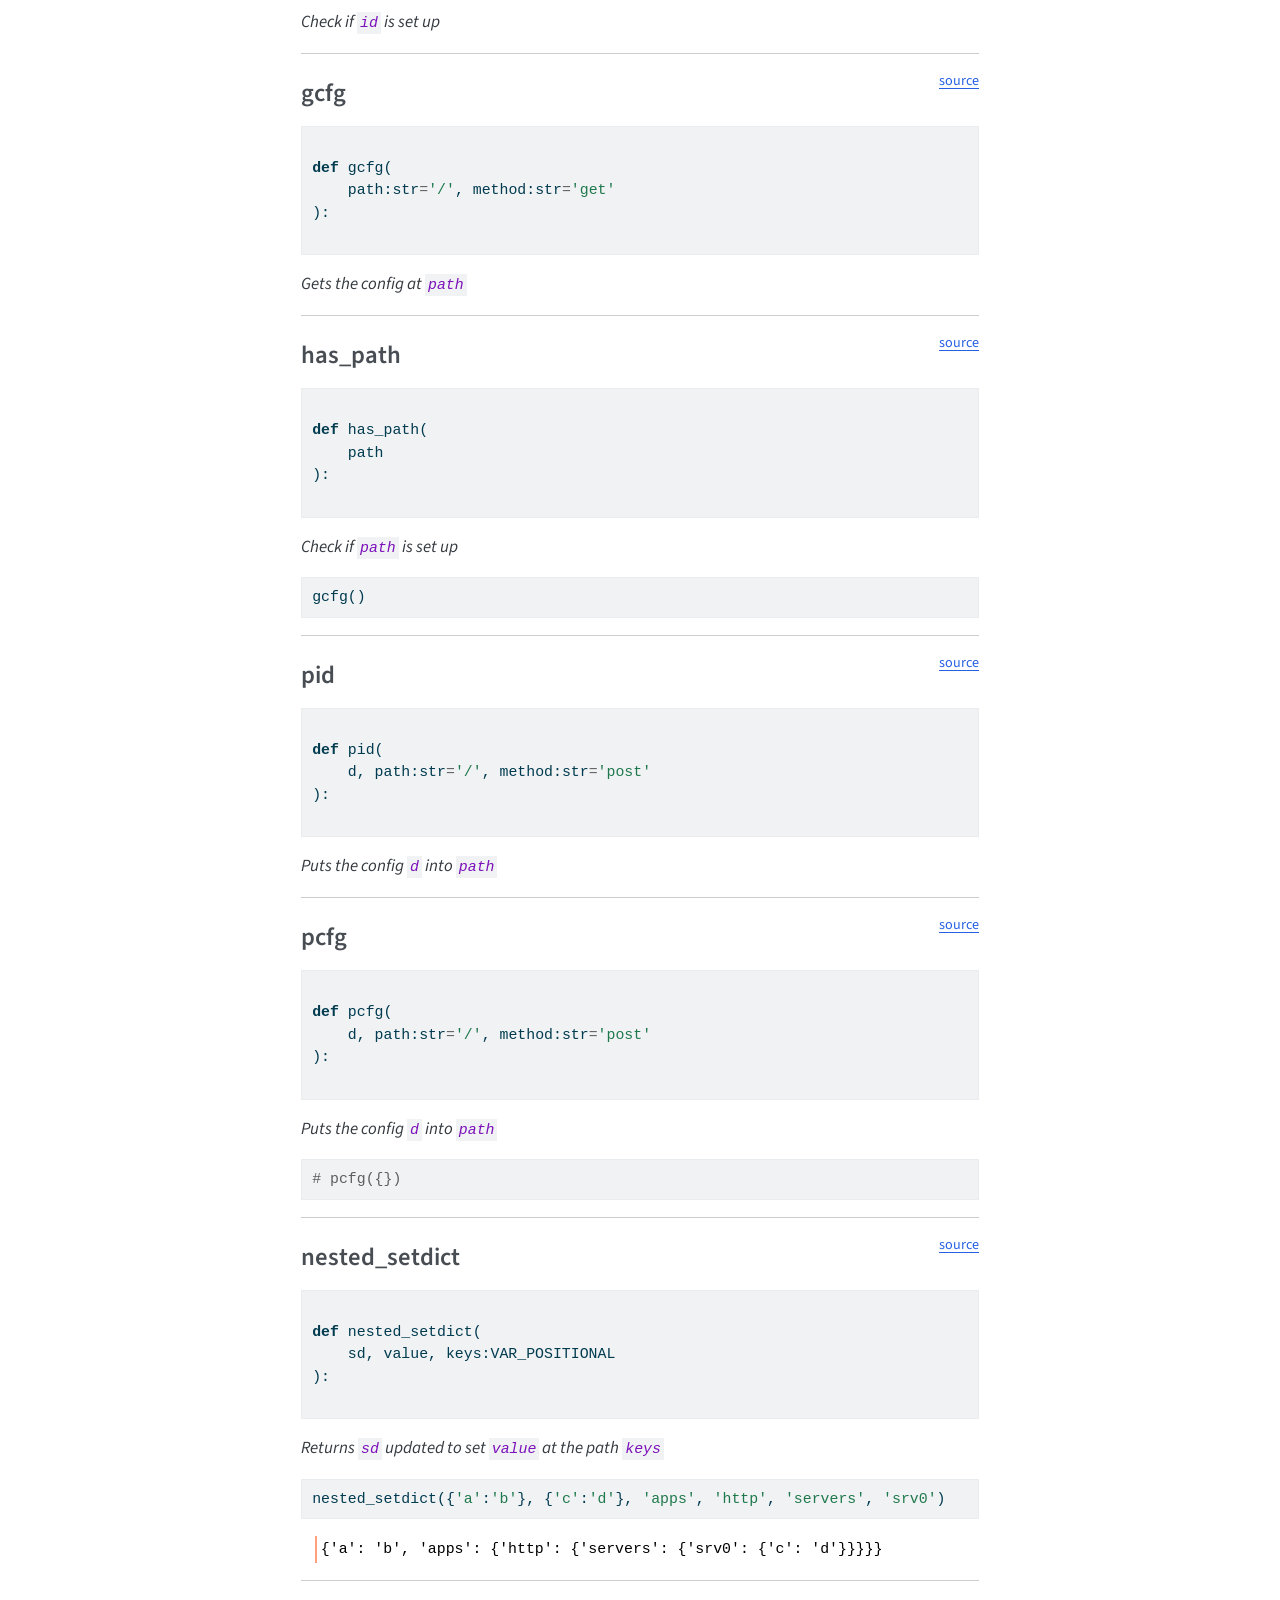
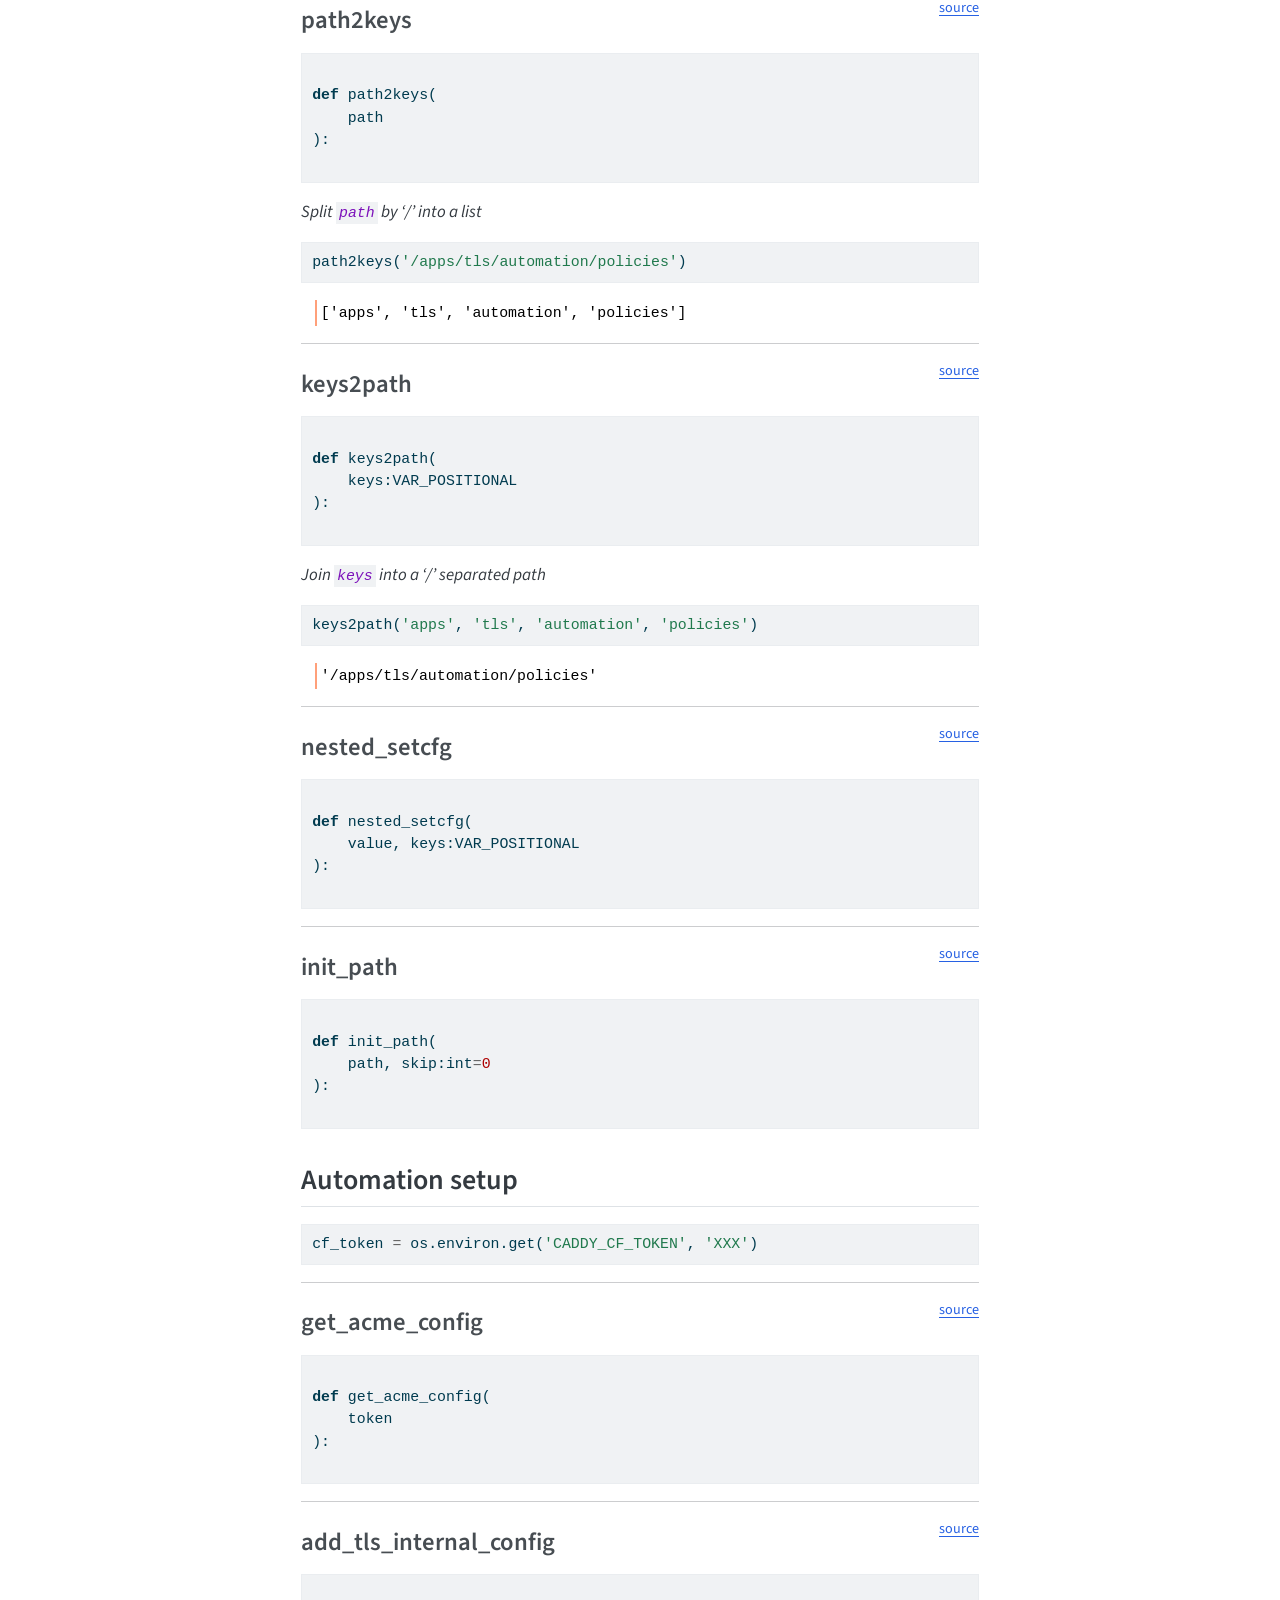
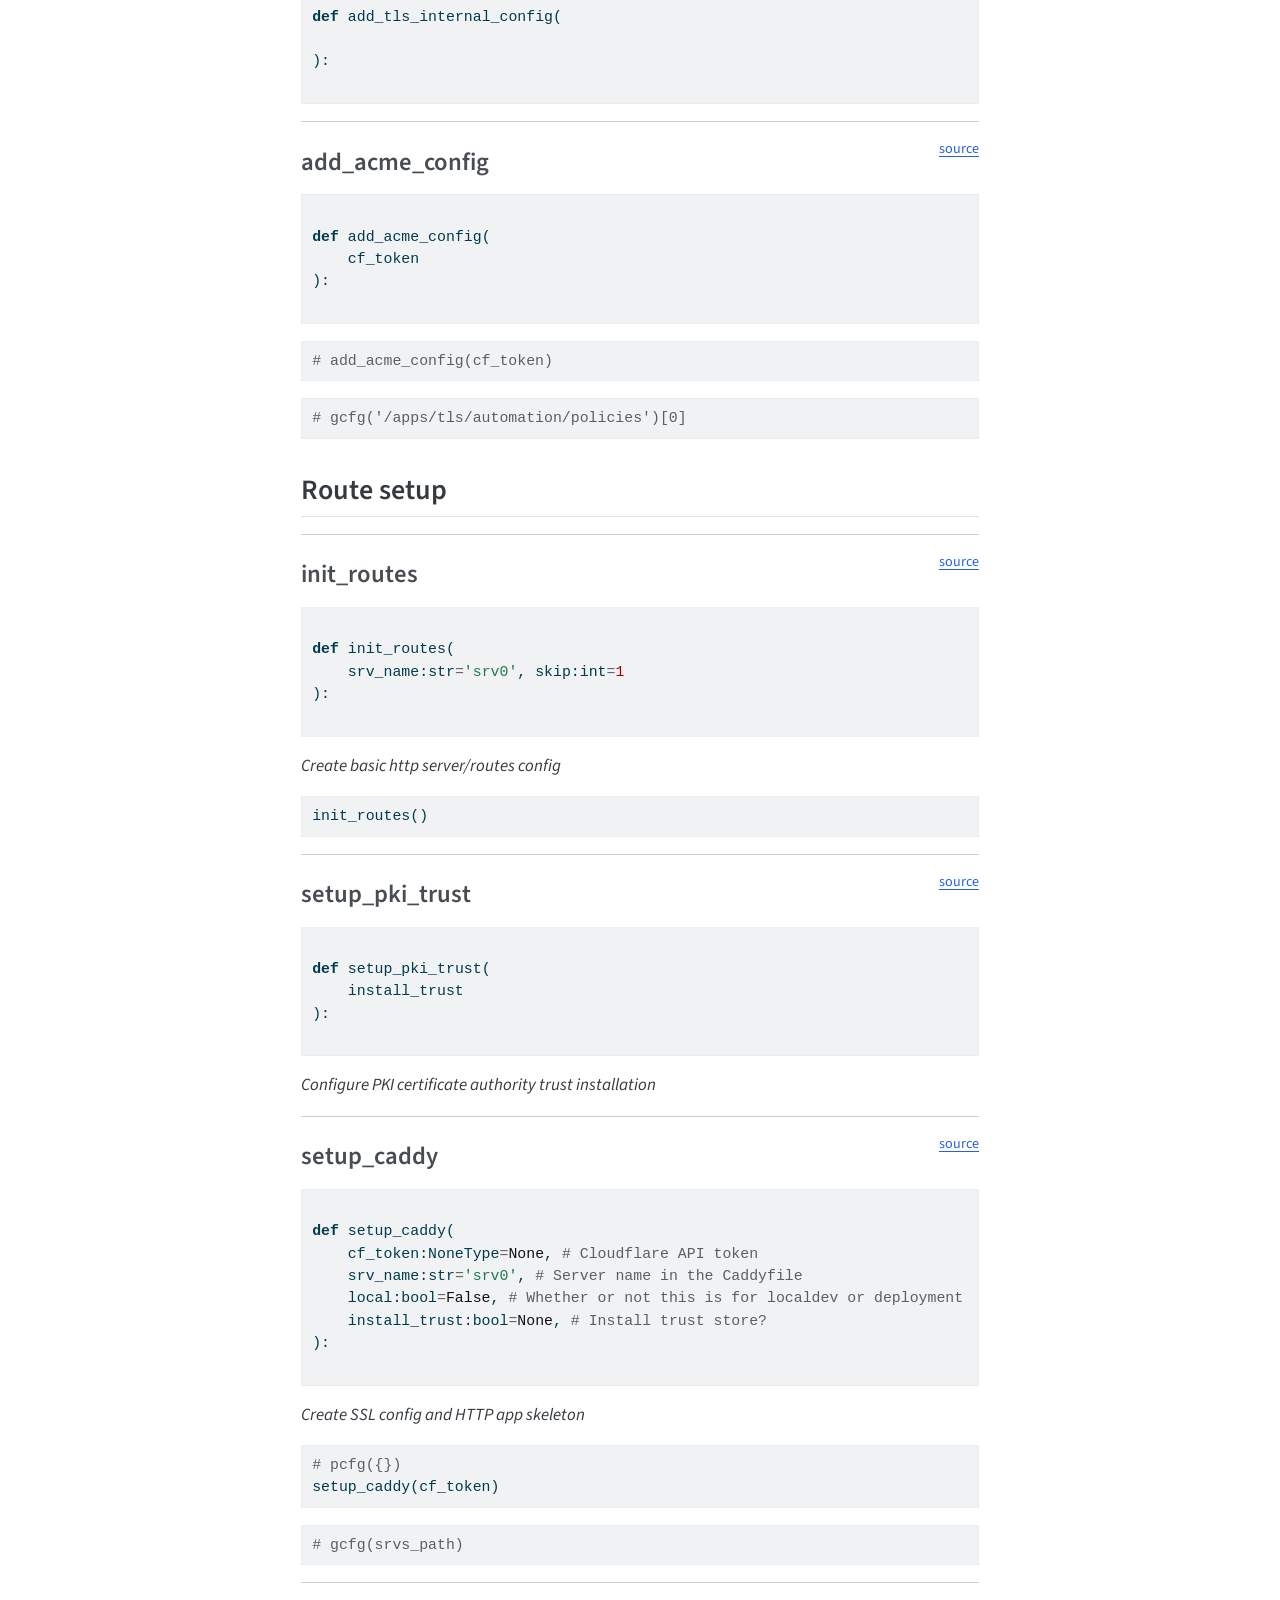
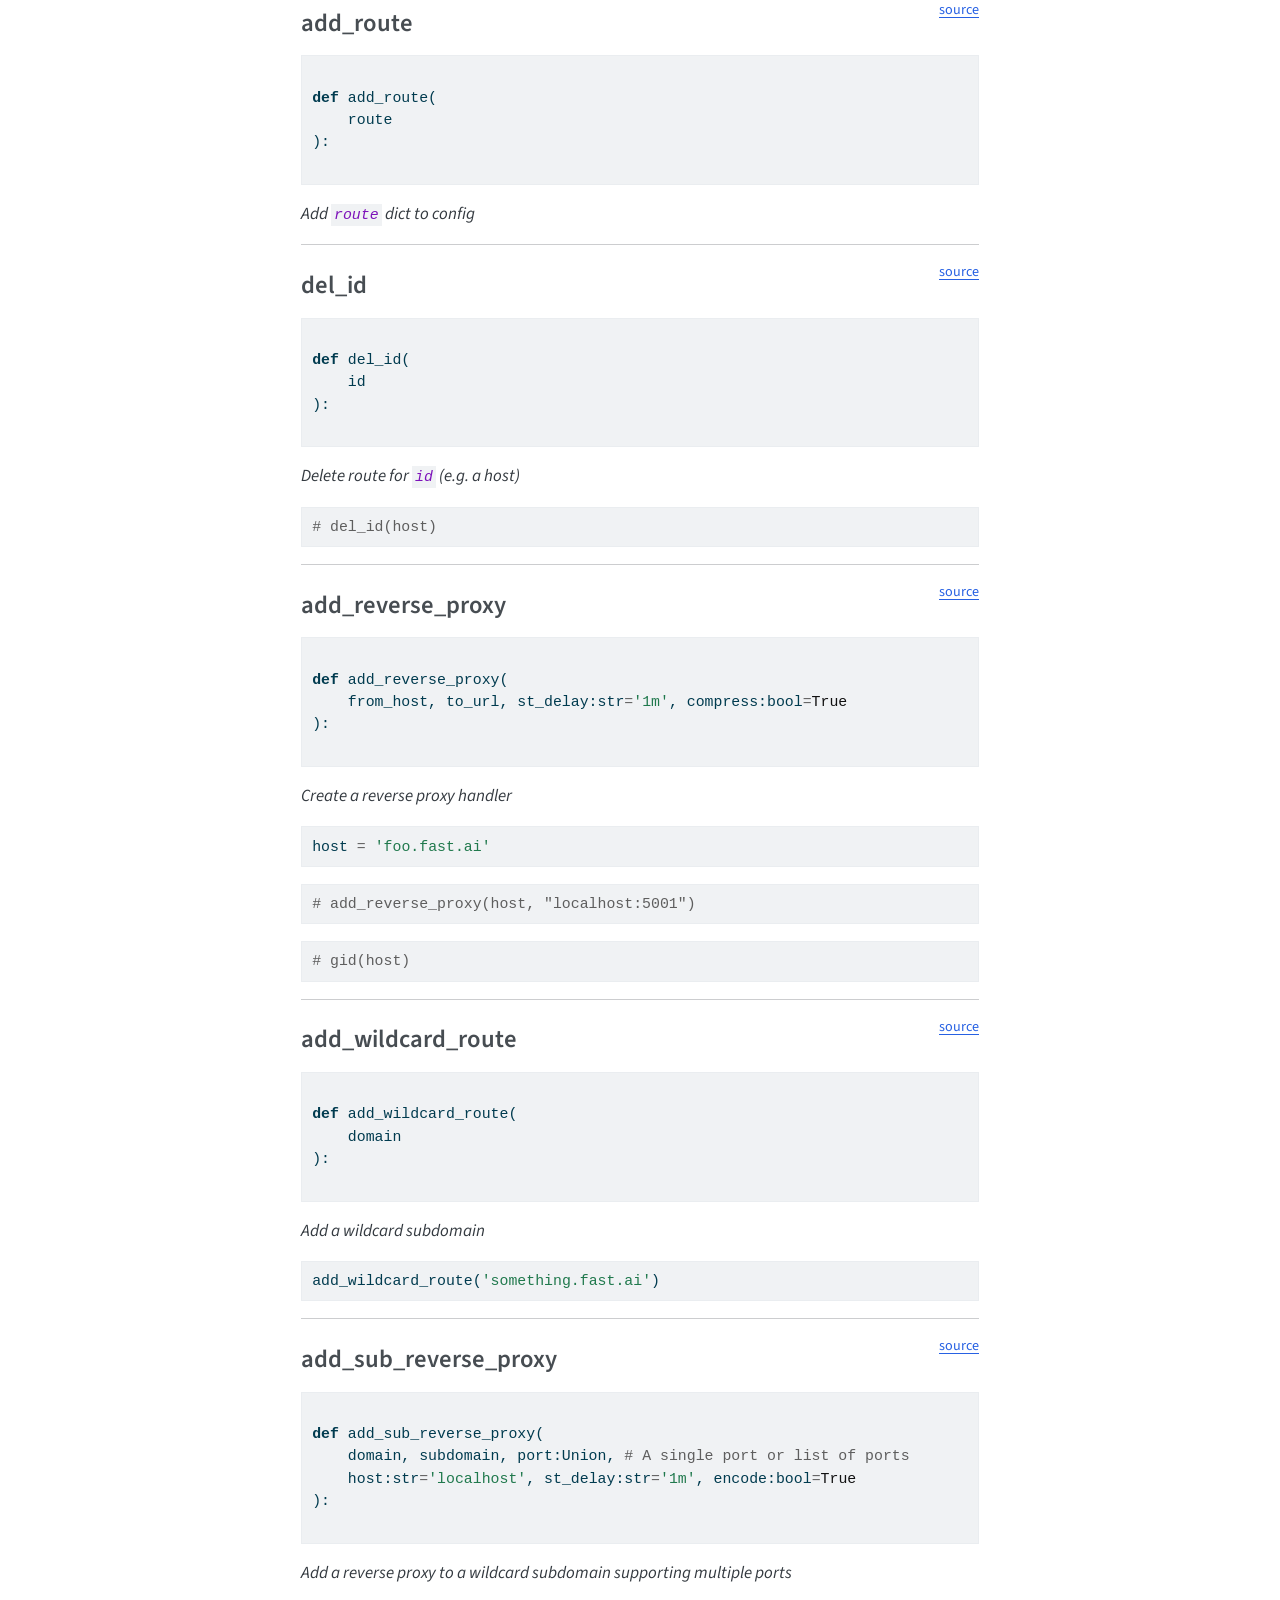
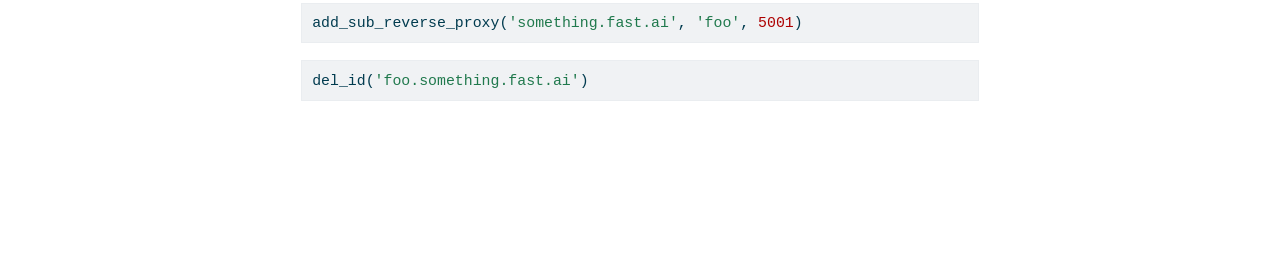
==== commit 3672ea23: "deploy: 66acee4bcb6409edb3f93a49faa040b36b6f1a09" ====
--- a/core.html
+++ b/core.html
@@ -2,7 +2,7 @@
 <html xmlns="http://www.w3.org/1999/xhtml" lang="en" xml:lang="en"><head>
 
 <meta charset="utf-8">
-<meta name="generator" content="quarto-1.8.25">
+<meta name="generator" content="quarto-1.8.27">
 
 <meta name="viewport" content="width=device-width, initial-scale=1.0, user-scalable=yes">
 
@@ -73,7 +73,7 @@
 <script src="site_libs/quarto-html/tippy.umd.min.js"></script>
 <script src="site_libs/quarto-html/anchor.min.js"></script>
 <link href="site_libs/quarto-html/tippy.css" rel="stylesheet">
-<link href="site_libs/quarto-html/quarto-syntax-highlighting-7b89279ff1a6dce999919e0e67d4d9ec.css" rel="stylesheet" id="quarto-text-highlighting-styles">
+<link href="site_libs/quarto-html/quarto-syntax-highlighting-ed96de9b727972fe78a7b5d16c58bf87.css" rel="stylesheet" id="quarto-text-highlighting-styles">
 <script src="site_libs/bootstrap/bootstrap.min.js"></script>
 <link href="site_libs/bootstrap/bootstrap-icons.css" rel="stylesheet">
 <link href="site_libs/bootstrap/bootstrap-000f0825b9c55ed21d14970d810c14a9.min.css" rel="stylesheet" append-hash="true" id="quarto-bootstrap" data-mode="light">
@@ -122,8 +122,6 @@
     <nav class="navbar navbar-expand-lg " data-bs-theme="dark">
       <div class="navbar-container container-fluid">
       <div class="navbar-brand-container mx-auto">
-    <a href="./index.html" class="navbar-brand navbar-brand-logo">
-    </a>
     <a class="navbar-brand" href="./index.html">
     <span class="navbar-title">fastcaddy</span>
     </a>
@@ -148,10 +146,6 @@
 <div id="quarto-content" class="quarto-container page-columns page-rows-contents page-layout-article page-navbar">
 <!-- sidebar -->
   <nav id="quarto-sidebar" class="sidebar collapse collapse-horizontal quarto-sidebar-collapse-item sidebar-navigation floating overflow-auto">
-    <div class="pt-lg-2 mt-2 text-left sidebar-header">
-      <a href="./index.html" class="sidebar-logo-link">
-      </a>
-      </div>
     <div class="sidebar-menu-container"> 
     <ul class="list-unstyled mt-1">
         <li class="sidebar-item">
@@ -257,9 +251,11 @@
 <p><a href="https://github.com/AnswerDotAI/fastcaddy/blob/main/fastcaddy/core.py#L18" target="_blank" style="float:right; font-size:smaller">source</a></p>
 <section id="get_id" class="level3">
 <h3 class="anchored" data-anchor-id="get_id">get_id</h3>
-<blockquote class="blockquote">
-<pre><code> get_id (path)</code></pre>
-</blockquote>
+<div class="code-copy-outer-scaffold"><div class="sourceCode" id="cb1"><pre class="sourceCode python code-with-copy"><code class="sourceCode python"><span id="cb1-1"><a href="#cb1-1" aria-hidden="true" tabindex="-1"></a></span>
+<span id="cb1-2"><a href="#cb1-2" aria-hidden="true" tabindex="-1"></a><span class="kw">def</span> get_id(</span>
+<span id="cb1-3"><a href="#cb1-3" aria-hidden="true" tabindex="-1"></a>    path</span>
+<span id="cb1-4"><a href="#cb1-4" aria-hidden="true" tabindex="-1"></a>):</span>
+<span id="cb1-5"><a href="#cb1-5" aria-hidden="true" tabindex="-1"></a></span></code></pre></div><button title="Copy to Clipboard" class="code-copy-button"><i class="bi"></i></button></div>
 <p><em>Get a ID full URL from a path</em></p>
 <div id="380fbbbc" class="cell">
 <div class="code-copy-outer-scaffold"><div class="sourceCode cell-code" id="cb2"><pre class="sourceCode python code-with-copy"><code class="sourceCode python"><span id="cb2-1"><a href="#cb2-1" aria-hidden="true" tabindex="-1"></a>host <span class="op">=</span> <span class="st">'jph.answer.ai'</span></span></code></pre></div><button title="Copy to Clipboard" class="code-copy-button"><i class="bi"></i></button></div>
@@ -275,9 +271,11 @@
 </section>
 <section id="get_path" class="level3">
 <h3 class="anchored" data-anchor-id="get_path">get_path</h3>
-<blockquote class="blockquote">
-<pre><code> get_path (path)</code></pre>
-</blockquote>
+<div class="code-copy-outer-scaffold"><div class="sourceCode" id="cb5"><pre class="sourceCode python code-with-copy"><code class="sourceCode python"><span id="cb5-1"><a href="#cb5-1" aria-hidden="true" tabindex="-1"></a></span>
+<span id="cb5-2"><a href="#cb5-2" aria-hidden="true" tabindex="-1"></a><span class="kw">def</span> get_path(</span>
+<span id="cb5-3"><a href="#cb5-3" aria-hidden="true" tabindex="-1"></a>    path</span>
+<span id="cb5-4"><a href="#cb5-4" aria-hidden="true" tabindex="-1"></a>):</span>
+<span id="cb5-5"><a href="#cb5-5" aria-hidden="true" tabindex="-1"></a></span></code></pre></div><button title="Copy to Clipboard" class="code-copy-button"><i class="bi"></i></button></div>
 <p><em>Get a config full URL from a path</em></p>
 <div id="eb7e513a" class="cell">
 <div class="code-copy-outer-scaffold"><div class="sourceCode cell-code" id="cb6"><pre class="sourceCode python code-with-copy"><code class="sourceCode python"><span id="cb6-1"><a href="#cb6-1" aria-hidden="true" tabindex="-1"></a>get_path(<span class="st">'/apps/tls/automation/policies'</span>)</span></code></pre></div><button title="Copy to Clipboard" class="code-copy-button"><i class="bi"></i></button></div>
@@ -290,36 +288,44 @@
 </section>
 <section id="gid" class="level3">
 <h3 class="anchored" data-anchor-id="gid">gid</h3>
-<blockquote class="blockquote">
-<pre><code> gid (path='/')</code></pre>
-</blockquote>
+<div class="code-copy-outer-scaffold"><div class="sourceCode" id="cb8"><pre class="sourceCode python code-with-copy"><code class="sourceCode python"><span id="cb8-1"><a href="#cb8-1" aria-hidden="true" tabindex="-1"></a></span>
+<span id="cb8-2"><a href="#cb8-2" aria-hidden="true" tabindex="-1"></a><span class="kw">def</span> gid(</span>
+<span id="cb8-3"><a href="#cb8-3" aria-hidden="true" tabindex="-1"></a>    path:<span class="bu">str</span><span class="op">=</span><span class="st">'/'</span></span>
+<span id="cb8-4"><a href="#cb8-4" aria-hidden="true" tabindex="-1"></a>):</span>
+<span id="cb8-5"><a href="#cb8-5" aria-hidden="true" tabindex="-1"></a></span></code></pre></div><button title="Copy to Clipboard" class="code-copy-button"><i class="bi"></i></button></div>
 <p><em>Gets the id at <code>path</code></em></p>
 <hr>
 <p><a href="https://github.com/AnswerDotAI/fastcaddy/blob/main/fastcaddy/core.py#L39" target="_blank" style="float:right; font-size:smaller">source</a></p>
 </section>
 <section id="has_id" class="level3">
 <h3 class="anchored" data-anchor-id="has_id">has_id</h3>
-<blockquote class="blockquote">
-<pre><code> has_id (id)</code></pre>
-</blockquote>
+<div class="code-copy-outer-scaffold"><div class="sourceCode" id="cb9"><pre class="sourceCode python code-with-copy"><code class="sourceCode python"><span id="cb9-1"><a href="#cb9-1" aria-hidden="true" tabindex="-1"></a></span>
+<span id="cb9-2"><a href="#cb9-2" aria-hidden="true" tabindex="-1"></a><span class="kw">def</span> has_id(</span>
+<span id="cb9-3"><a href="#cb9-3" aria-hidden="true" tabindex="-1"></a>    <span class="bu">id</span></span>
+<span id="cb9-4"><a href="#cb9-4" aria-hidden="true" tabindex="-1"></a>):</span>
+<span id="cb9-5"><a href="#cb9-5" aria-hidden="true" tabindex="-1"></a></span></code></pre></div><button title="Copy to Clipboard" class="code-copy-button"><i class="bi"></i></button></div>
 <p><em>Check if <code>id</code> is set up</em></p>
 <hr>
 <p><a href="https://github.com/AnswerDotAI/fastcaddy/blob/main/fastcaddy/core.py#L46" target="_blank" style="float:right; font-size:smaller">source</a></p>
 </section>
 <section id="gcfg" class="level3">
 <h3 class="anchored" data-anchor-id="gcfg">gcfg</h3>
-<blockquote class="blockquote">
-<pre><code> gcfg (path='/', method='get')</code></pre>
-</blockquote>
+<div class="code-copy-outer-scaffold"><div class="sourceCode" id="cb10"><pre class="sourceCode python code-with-copy"><code class="sourceCode python"><span id="cb10-1"><a href="#cb10-1" aria-hidden="true" tabindex="-1"></a></span>
+<span id="cb10-2"><a href="#cb10-2" aria-hidden="true" tabindex="-1"></a><span class="kw">def</span> gcfg(</span>
+<span id="cb10-3"><a href="#cb10-3" aria-hidden="true" tabindex="-1"></a>    path:<span class="bu">str</span><span class="op">=</span><span class="st">'/'</span>, method:<span class="bu">str</span><span class="op">=</span><span class="st">'get'</span></span>
+<span id="cb10-4"><a href="#cb10-4" aria-hidden="true" tabindex="-1"></a>):</span>
+<span id="cb10-5"><a href="#cb10-5" aria-hidden="true" tabindex="-1"></a></span></code></pre></div><button title="Copy to Clipboard" class="code-copy-button"><i class="bi"></i></button></div>
 <p><em>Gets the config at <code>path</code></em></p>
 <hr>
 <p><a href="https://github.com/AnswerDotAI/fastcaddy/blob/main/fastcaddy/core.py#L54" target="_blank" style="float:right; font-size:smaller">source</a></p>
 </section>
 <section id="has_path" class="level3">
 <h3 class="anchored" data-anchor-id="has_path">has_path</h3>
-<blockquote class="blockquote">
-<pre><code> has_path (path)</code></pre>
-</blockquote>
+<div class="code-copy-outer-scaffold"><div class="sourceCode" id="cb11"><pre class="sourceCode python code-with-copy"><code class="sourceCode python"><span id="cb11-1"><a href="#cb11-1" aria-hidden="true" tabindex="-1"></a></span>
+<span id="cb11-2"><a href="#cb11-2" aria-hidden="true" tabindex="-1"></a><span class="kw">def</span> has_path(</span>
+<span id="cb11-3"><a href="#cb11-3" aria-hidden="true" tabindex="-1"></a>    path</span>
+<span id="cb11-4"><a href="#cb11-4" aria-hidden="true" tabindex="-1"></a>):</span>
+<span id="cb11-5"><a href="#cb11-5" aria-hidden="true" tabindex="-1"></a></span></code></pre></div><button title="Copy to Clipboard" class="code-copy-button"><i class="bi"></i></button></div>
 <p><em>Check if <code>path</code> is set up</em></p>
 <div id="2f12bdda" class="cell">
 <div class="code-copy-outer-scaffold"><div class="sourceCode cell-code" id="cb12"><pre class="sourceCode python code-with-copy"><code class="sourceCode python"><span id="cb12-1"><a href="#cb12-1" aria-hidden="true" tabindex="-1"></a>gcfg()</span></code></pre></div><button title="Copy to Clipboard" class="code-copy-button"><i class="bi"></i></button></div>
@@ -329,18 +335,22 @@
 </section>
 <section id="pid" class="level3">
 <h3 class="anchored" data-anchor-id="pid">pid</h3>
-<blockquote class="blockquote">
-<pre><code> pid (d, path='/', method='post')</code></pre>
-</blockquote>
+<div class="code-copy-outer-scaffold"><div class="sourceCode" id="cb13"><pre class="sourceCode python code-with-copy"><code class="sourceCode python"><span id="cb13-1"><a href="#cb13-1" aria-hidden="true" tabindex="-1"></a></span>
+<span id="cb13-2"><a href="#cb13-2" aria-hidden="true" tabindex="-1"></a><span class="kw">def</span> pid(</span>
+<span id="cb13-3"><a href="#cb13-3" aria-hidden="true" tabindex="-1"></a>    d, path:<span class="bu">str</span><span class="op">=</span><span class="st">'/'</span>, method:<span class="bu">str</span><span class="op">=</span><span class="st">'post'</span></span>
+<span id="cb13-4"><a href="#cb13-4" aria-hidden="true" tabindex="-1"></a>):</span>
+<span id="cb13-5"><a href="#cb13-5" aria-hidden="true" tabindex="-1"></a></span></code></pre></div><button title="Copy to Clipboard" class="code-copy-button"><i class="bi"></i></button></div>
 <p><em>Puts the config <code>d</code> into <code>path</code></em></p>
 <hr>
 <p><a href="https://github.com/AnswerDotAI/fastcaddy/blob/main/fastcaddy/core.py#L69" target="_blank" style="float:right; font-size:smaller">source</a></p>
 </section>
 <section id="pcfg" class="level3">
 <h3 class="anchored" data-anchor-id="pcfg">pcfg</h3>
-<blockquote class="blockquote">
-<pre><code> pcfg (d, path='/', method='post')</code></pre>
-</blockquote>
+<div class="code-copy-outer-scaffold"><div class="sourceCode" id="cb14"><pre class="sourceCode python code-with-copy"><code class="sourceCode python"><span id="cb14-1"><a href="#cb14-1" aria-hidden="true" tabindex="-1"></a></span>
+<span id="cb14-2"><a href="#cb14-2" aria-hidden="true" tabindex="-1"></a><span class="kw">def</span> pcfg(</span>
+<span id="cb14-3"><a href="#cb14-3" aria-hidden="true" tabindex="-1"></a>    d, path:<span class="bu">str</span><span class="op">=</span><span class="st">'/'</span>, method:<span class="bu">str</span><span class="op">=</span><span class="st">'post'</span></span>
+<span id="cb14-4"><a href="#cb14-4" aria-hidden="true" tabindex="-1"></a>):</span>
+<span id="cb14-5"><a href="#cb14-5" aria-hidden="true" tabindex="-1"></a></span></code></pre></div><button title="Copy to Clipboard" class="code-copy-button"><i class="bi"></i></button></div>
 <p><em>Puts the config <code>d</code> into <code>path</code></em></p>
 <div id="421d4ed3" class="cell">
 <div class="code-copy-outer-scaffold"><div class="sourceCode cell-code" id="cb15"><pre class="sourceCode python code-with-copy"><code class="sourceCode python"><span id="cb15-1"><a href="#cb15-1" aria-hidden="true" tabindex="-1"></a><span class="co"># pcfg({})</span></span></code></pre></div><button title="Copy to Clipboard" class="code-copy-button"><i class="bi"></i></button></div>
@@ -350,9 +360,11 @@
 </section>
 <section id="nested_setdict" class="level3">
 <h3 class="anchored" data-anchor-id="nested_setdict">nested_setdict</h3>
-<blockquote class="blockquote">
-<pre><code> nested_setdict (sd, value, *keys)</code></pre>
-</blockquote>
+<div class="code-copy-outer-scaffold"><div class="sourceCode" id="cb16"><pre class="sourceCode python code-with-copy"><code class="sourceCode python"><span id="cb16-1"><a href="#cb16-1" aria-hidden="true" tabindex="-1"></a></span>
+<span id="cb16-2"><a href="#cb16-2" aria-hidden="true" tabindex="-1"></a><span class="kw">def</span> nested_setdict(</span>
+<span id="cb16-3"><a href="#cb16-3" aria-hidden="true" tabindex="-1"></a>    sd, value, keys:VAR_POSITIONAL</span>
+<span id="cb16-4"><a href="#cb16-4" aria-hidden="true" tabindex="-1"></a>):</span>
+<span id="cb16-5"><a href="#cb16-5" aria-hidden="true" tabindex="-1"></a></span></code></pre></div><button title="Copy to Clipboard" class="code-copy-button"><i class="bi"></i></button></div>
 <p><em>Returns <code>sd</code> updated to set <code>value</code> at the path <code>keys</code></em></p>
 <div id="79d584e8" class="cell">
 <div class="code-copy-outer-scaffold"><div class="sourceCode cell-code" id="cb17"><pre class="sourceCode python code-with-copy"><code class="sourceCode python"><span id="cb17-1"><a href="#cb17-1" aria-hidden="true" tabindex="-1"></a>nested_setdict({<span class="st">'a'</span>:<span class="st">'b'</span>}, {<span class="st">'c'</span>:<span class="st">'d'</span>}, <span class="st">'apps'</span>, <span class="st">'http'</span>, <span class="st">'servers'</span>, <span class="st">'srv0'</span>)</span></code></pre></div><button title="Copy to Clipboard" class="code-copy-button"><i class="bi"></i></button></div>
@@ -365,9 +377,11 @@
 </section>
 <section id="path2keys" class="level3">
 <h3 class="anchored" data-anchor-id="path2keys">path2keys</h3>
-<blockquote class="blockquote">
-<pre><code> path2keys (path)</code></pre>
-</blockquote>
+<div class="code-copy-outer-scaffold"><div class="sourceCode" id="cb19"><pre class="sourceCode python code-with-copy"><code class="sourceCode python"><span id="cb19-1"><a href="#cb19-1" aria-hidden="true" tabindex="-1"></a></span>
+<span id="cb19-2"><a href="#cb19-2" aria-hidden="true" tabindex="-1"></a><span class="kw">def</span> path2keys(</span>
+<span id="cb19-3"><a href="#cb19-3" aria-hidden="true" tabindex="-1"></a>    path</span>
+<span id="cb19-4"><a href="#cb19-4" aria-hidden="true" tabindex="-1"></a>):</span>
+<span id="cb19-5"><a href="#cb19-5" aria-hidden="true" tabindex="-1"></a></span></code></pre></div><button title="Copy to Clipboard" class="code-copy-button"><i class="bi"></i></button></div>
 <p><em>Split <code>path</code> by ‘/’ into a list</em></p>
 <div id="e5ebf05f" class="cell">
 <div class="code-copy-outer-scaffold"><div class="sourceCode cell-code" id="cb20"><pre class="sourceCode python code-with-copy"><code class="sourceCode python"><span id="cb20-1"><a href="#cb20-1" aria-hidden="true" tabindex="-1"></a>path2keys(<span class="st">'/apps/tls/automation/policies'</span>)</span></code></pre></div><button title="Copy to Clipboard" class="code-copy-button"><i class="bi"></i></button></div>
@@ -380,9 +394,11 @@
 </section>
 <section id="keys2path" class="level3">
 <h3 class="anchored" data-anchor-id="keys2path">keys2path</h3>
-<blockquote class="blockquote">
-<pre><code> keys2path (*keys)</code></pre>
-</blockquote>
+<div class="code-copy-outer-scaffold"><div class="sourceCode" id="cb22"><pre class="sourceCode python code-with-copy"><code class="sourceCode python"><span id="cb22-1"><a href="#cb22-1" aria-hidden="true" tabindex="-1"></a></span>
+<span id="cb22-2"><a href="#cb22-2" aria-hidden="true" tabindex="-1"></a><span class="kw">def</span> keys2path(</span>
+<span id="cb22-3"><a href="#cb22-3" aria-hidden="true" tabindex="-1"></a>    keys:VAR_POSITIONAL</span>
+<span id="cb22-4"><a href="#cb22-4" aria-hidden="true" tabindex="-1"></a>):</span>
+<span id="cb22-5"><a href="#cb22-5" aria-hidden="true" tabindex="-1"></a></span></code></pre></div><button title="Copy to Clipboard" class="code-copy-button"><i class="bi"></i></button></div>
 <p><em>Join <code>keys</code> into a ‘/’ separated path</em></p>
 <div id="9f5898d2" class="cell">
 <div class="code-copy-outer-scaffold"><div class="sourceCode cell-code" id="cb23"><pre class="sourceCode python code-with-copy"><code class="sourceCode python"><span id="cb23-1"><a href="#cb23-1" aria-hidden="true" tabindex="-1"></a>keys2path(<span class="st">'apps'</span>, <span class="st">'tls'</span>, <span class="st">'automation'</span>, <span class="st">'policies'</span>)</span></code></pre></div><button title="Copy to Clipboard" class="code-copy-button"><i class="bi"></i></button></div>
@@ -395,17 +411,21 @@
 </section>
 <section id="nested_setcfg" class="level3">
 <h3 class="anchored" data-anchor-id="nested_setcfg">nested_setcfg</h3>
-<blockquote class="blockquote">
-<pre><code> nested_setcfg (value, *keys)</code></pre>
-</blockquote>
+<div class="code-copy-outer-scaffold"><div class="sourceCode" id="cb25"><pre class="sourceCode python code-with-copy"><code class="sourceCode python"><span id="cb25-1"><a href="#cb25-1" aria-hidden="true" tabindex="-1"></a></span>
+<span id="cb25-2"><a href="#cb25-2" aria-hidden="true" tabindex="-1"></a><span class="kw">def</span> nested_setcfg(</span>
+<span id="cb25-3"><a href="#cb25-3" aria-hidden="true" tabindex="-1"></a>    value, keys:VAR_POSITIONAL</span>
+<span id="cb25-4"><a href="#cb25-4" aria-hidden="true" tabindex="-1"></a>):</span>
+<span id="cb25-5"><a href="#cb25-5" aria-hidden="true" tabindex="-1"></a></span></code></pre></div><button title="Copy to Clipboard" class="code-copy-button"><i class="bi"></i></button></div>
 <hr>
 <p><a href="https://github.com/AnswerDotAI/fastcaddy/blob/main/fastcaddy/core.py#L103" target="_blank" style="float:right; font-size:smaller">source</a></p>
 </section>
 <section id="init_path" class="level3">
 <h3 class="anchored" data-anchor-id="init_path">init_path</h3>
-<blockquote class="blockquote">
-<pre><code> init_path (path, skip=0)</code></pre>
-</blockquote>
+<div class="code-copy-outer-scaffold"><div class="sourceCode" id="cb26"><pre class="sourceCode python code-with-copy"><code class="sourceCode python"><span id="cb26-1"><a href="#cb26-1" aria-hidden="true" tabindex="-1"></a></span>
+<span id="cb26-2"><a href="#cb26-2" aria-hidden="true" tabindex="-1"></a><span class="kw">def</span> init_path(</span>
+<span id="cb26-3"><a href="#cb26-3" aria-hidden="true" tabindex="-1"></a>    path, skip:<span class="bu">int</span><span class="op">=</span><span class="dv">0</span></span>
+<span id="cb26-4"><a href="#cb26-4" aria-hidden="true" tabindex="-1"></a>):</span>
+<span id="cb26-5"><a href="#cb26-5" aria-hidden="true" tabindex="-1"></a></span></code></pre></div><button title="Copy to Clipboard" class="code-copy-button"><i class="bi"></i></button></div>
 </section>
 </section>
 <section id="automation-setup" class="level2">
@@ -417,25 +437,31 @@
 <p><a href="https://github.com/AnswerDotAI/fastcaddy/blob/main/fastcaddy/core.py#L112" target="_blank" style="float:right; font-size:smaller">source</a></p>
 <section id="get_acme_config" class="level3">
 <h3 class="anchored" data-anchor-id="get_acme_config">get_acme_config</h3>
-<blockquote class="blockquote">
-<pre><code> get_acme_config (token)</code></pre>
-</blockquote>
+<div class="code-copy-outer-scaffold"><div class="sourceCode" id="cb28"><pre class="sourceCode python code-with-copy"><code class="sourceCode python"><span id="cb28-1"><a href="#cb28-1" aria-hidden="true" tabindex="-1"></a></span>
+<span id="cb28-2"><a href="#cb28-2" aria-hidden="true" tabindex="-1"></a><span class="kw">def</span> get_acme_config(</span>
+<span id="cb28-3"><a href="#cb28-3" aria-hidden="true" tabindex="-1"></a>    token</span>
+<span id="cb28-4"><a href="#cb28-4" aria-hidden="true" tabindex="-1"></a>):</span>
+<span id="cb28-5"><a href="#cb28-5" aria-hidden="true" tabindex="-1"></a></span></code></pre></div><button title="Copy to Clipboard" class="code-copy-button"><i class="bi"></i></button></div>
 <hr>
 <p><a href="https://github.com/AnswerDotAI/fastcaddy/blob/main/fastcaddy/core.py#L117" target="_blank" style="float:right; font-size:smaller">source</a></p>
 </section>
 <section id="add_tls_internal_config" class="level3">
 <h3 class="anchored" data-anchor-id="add_tls_internal_config">add_tls_internal_config</h3>
-<blockquote class="blockquote">
-<pre><code> add_tls_internal_config ()</code></pre>
-</blockquote>
+<div class="code-copy-outer-scaffold"><div class="sourceCode" id="cb29"><pre class="sourceCode python code-with-copy"><code class="sourceCode python"><span id="cb29-1"><a href="#cb29-1" aria-hidden="true" tabindex="-1"></a></span>
+<span id="cb29-2"><a href="#cb29-2" aria-hidden="true" tabindex="-1"></a><span class="kw">def</span> add_tls_internal_config(</span>
+<span id="cb29-3"><a href="#cb29-3" aria-hidden="true" tabindex="-1"></a>    </span>
+<span id="cb29-4"><a href="#cb29-4" aria-hidden="true" tabindex="-1"></a>):</span>
+<span id="cb29-5"><a href="#cb29-5" aria-hidden="true" tabindex="-1"></a></span></code></pre></div><button title="Copy to Clipboard" class="code-copy-button"><i class="bi"></i></button></div>
 <hr>
 <p><a href="https://github.com/AnswerDotAI/fastcaddy/blob/main/fastcaddy/core.py#L125" target="_blank" style="float:right; font-size:smaller">source</a></p>
 </section>
 <section id="add_acme_config" class="level3">
 <h3 class="anchored" data-anchor-id="add_acme_config">add_acme_config</h3>
-<blockquote class="blockquote">
-<pre><code> add_acme_config (cf_token)</code></pre>
-</blockquote>
+<div class="code-copy-outer-scaffold"><div class="sourceCode" id="cb30"><pre class="sourceCode python code-with-copy"><code class="sourceCode python"><span id="cb30-1"><a href="#cb30-1" aria-hidden="true" tabindex="-1"></a></span>
+<span id="cb30-2"><a href="#cb30-2" aria-hidden="true" tabindex="-1"></a><span class="kw">def</span> add_acme_config(</span>
+<span id="cb30-3"><a href="#cb30-3" aria-hidden="true" tabindex="-1"></a>    cf_token</span>
+<span id="cb30-4"><a href="#cb30-4" aria-hidden="true" tabindex="-1"></a>):</span>
+<span id="cb30-5"><a href="#cb30-5" aria-hidden="true" tabindex="-1"></a></span></code></pre></div><button title="Copy to Clipboard" class="code-copy-button"><i class="bi"></i></button></div>
 <div id="94443794" class="cell">
 <div class="code-copy-outer-scaffold"><div class="sourceCode cell-code" id="cb31"><pre class="sourceCode python code-with-copy"><code class="sourceCode python"><span id="cb31-1"><a href="#cb31-1" aria-hidden="true" tabindex="-1"></a><span class="co"># add_acme_config(cf_token)</span></span></code></pre></div><button title="Copy to Clipboard" class="code-copy-button"><i class="bi"></i></button></div>
 </div>
@@ -450,9 +476,11 @@
 <p><a href="https://github.com/AnswerDotAI/fastcaddy/blob/main/fastcaddy/core.py#L137" target="_blank" style="float:right; font-size:smaller">source</a></p>
 <section id="init_routes" class="level3">
 <h3 class="anchored" data-anchor-id="init_routes">init_routes</h3>
-<blockquote class="blockquote">
-<pre><code> init_routes (srv_name='srv0', skip=1)</code></pre>
-</blockquote>
+<div class="code-copy-outer-scaffold"><div class="sourceCode" id="cb33"><pre class="sourceCode python code-with-copy"><code class="sourceCode python"><span id="cb33-1"><a href="#cb33-1" aria-hidden="true" tabindex="-1"></a></span>
+<span id="cb33-2"><a href="#cb33-2" aria-hidden="true" tabindex="-1"></a><span class="kw">def</span> init_routes(</span>
+<span id="cb33-3"><a href="#cb33-3" aria-hidden="true" tabindex="-1"></a>    srv_name:<span class="bu">str</span><span class="op">=</span><span class="st">'srv0'</span>, skip:<span class="bu">int</span><span class="op">=</span><span class="dv">1</span></span>
+<span id="cb33-4"><a href="#cb33-4" aria-hidden="true" tabindex="-1"></a>):</span>
+<span id="cb33-5"><a href="#cb33-5" aria-hidden="true" tabindex="-1"></a></span></code></pre></div><button title="Copy to Clipboard" class="code-copy-button"><i class="bi"></i></button></div>
 <p><em>Create basic http server/routes config</em></p>
 <div id="608e0573" class="cell">
 <div class="code-copy-outer-scaffold"><div class="sourceCode cell-code" id="cb34"><pre class="sourceCode python code-with-copy"><code class="sourceCode python"><span id="cb34-1"><a href="#cb34-1" aria-hidden="true" tabindex="-1"></a>init_routes()</span></code></pre></div><button title="Copy to Clipboard" class="code-copy-button"><i class="bi"></i></button></div>
@@ -462,62 +490,26 @@
 </section>
 <section id="setup_pki_trust" class="level3">
 <h3 class="anchored" data-anchor-id="setup_pki_trust">setup_pki_trust</h3>
-<blockquote class="blockquote">
-<pre><code> setup_pki_trust (install_trust)</code></pre>
-</blockquote>
+<div class="code-copy-outer-scaffold"><div class="sourceCode" id="cb35"><pre class="sourceCode python code-with-copy"><code class="sourceCode python"><span id="cb35-1"><a href="#cb35-1" aria-hidden="true" tabindex="-1"></a></span>
+<span id="cb35-2"><a href="#cb35-2" aria-hidden="true" tabindex="-1"></a><span class="kw">def</span> setup_pki_trust(</span>
+<span id="cb35-3"><a href="#cb35-3" aria-hidden="true" tabindex="-1"></a>    install_trust</span>
+<span id="cb35-4"><a href="#cb35-4" aria-hidden="true" tabindex="-1"></a>):</span>
+<span id="cb35-5"><a href="#cb35-5" aria-hidden="true" tabindex="-1"></a></span></code></pre></div><button title="Copy to Clipboard" class="code-copy-button"><i class="bi"></i></button></div>
 <p><em>Configure PKI certificate authority trust installation</em></p>
 <hr>
 <p><a href="https://github.com/AnswerDotAI/fastcaddy/blob/main/fastcaddy/core.py#L153" target="_blank" style="float:right; font-size:smaller">source</a></p>
 </section>
 <section id="setup_caddy" class="level3">
 <h3 class="anchored" data-anchor-id="setup_caddy">setup_caddy</h3>
-<blockquote class="blockquote">
-<pre><code> setup_caddy (cf_token=None, srv_name='srv0', local:bool=False,
-              install_trust:bool=None)</code></pre>
-</blockquote>
+<div class="code-copy-outer-scaffold"><div class="sourceCode" id="cb36"><pre class="sourceCode python code-with-copy"><code class="sourceCode python"><span id="cb36-1"><a href="#cb36-1" aria-hidden="true" tabindex="-1"></a></span>
+<span id="cb36-2"><a href="#cb36-2" aria-hidden="true" tabindex="-1"></a><span class="kw">def</span> setup_caddy(</span>
+<span id="cb36-3"><a href="#cb36-3" aria-hidden="true" tabindex="-1"></a>    cf_token:NoneType<span class="op">=</span><span class="va">None</span>, <span class="co"># Cloudflare API token</span></span>
+<span id="cb36-4"><a href="#cb36-4" aria-hidden="true" tabindex="-1"></a>    srv_name:<span class="bu">str</span><span class="op">=</span><span class="st">'srv0'</span>, <span class="co"># Server name in the Caddyfile</span></span>
+<span id="cb36-5"><a href="#cb36-5" aria-hidden="true" tabindex="-1"></a>    local:<span class="bu">bool</span><span class="op">=</span><span class="va">False</span>, <span class="co"># Whether or not this is for localdev or deployment</span></span>
+<span id="cb36-6"><a href="#cb36-6" aria-hidden="true" tabindex="-1"></a>    install_trust:<span class="bu">bool</span><span class="op">=</span><span class="va">None</span>, <span class="co"># Install trust store?</span></span>
+<span id="cb36-7"><a href="#cb36-7" aria-hidden="true" tabindex="-1"></a>):</span>
+<span id="cb36-8"><a href="#cb36-8" aria-hidden="true" tabindex="-1"></a></span></code></pre></div><button title="Copy to Clipboard" class="code-copy-button"><i class="bi"></i></button></div>
 <p><em>Create SSL config and HTTP app skeleton</em></p>
-<table class="caption-top table">
-<colgroup>
-<col style="width: 6%">
-<col style="width: 25%">
-<col style="width: 34%">
-<col style="width: 34%">
-</colgroup>
-<thead>
-<tr class="header">
-<th></th>
-<th><strong>Type</strong></th>
-<th><strong>Default</strong></th>
-<th><strong>Details</strong></th>
-</tr>
-</thead>
-<tbody>
-<tr class="odd">
-<td>cf_token</td>
-<td>NoneType</td>
-<td>None</td>
-<td>Cloudflare API token</td>
-</tr>
-<tr class="even">
-<td>srv_name</td>
-<td>str</td>
-<td>srv0</td>
-<td>Server name in the Caddyfile</td>
-</tr>
-<tr class="odd">
-<td>local</td>
-<td>bool</td>
-<td>False</td>
-<td>Whether or not this is for localdev or deployment</td>
-</tr>
-<tr class="even">
-<td>install_trust</td>
-<td>bool</td>
-<td>None</td>
-<td>Install trust store?</td>
-</tr>
-</tbody>
-</table>
 <div id="9ef7fd30" class="cell">
 <div class="code-copy-outer-scaffold"><div class="sourceCode cell-code" id="cb37"><pre class="sourceCode python code-with-copy"><code class="sourceCode python"><span id="cb37-1"><a href="#cb37-1" aria-hidden="true" tabindex="-1"></a><span class="co"># pcfg({})</span></span>
 <span id="cb37-2"><a href="#cb37-2" aria-hidden="true" tabindex="-1"></a>setup_caddy(cf_token)</span></code></pre></div><button title="Copy to Clipboard" class="code-copy-button"><i class="bi"></i></button></div>
@@ -530,18 +522,22 @@
 </section>
 <section id="add_route" class="level3">
 <h3 class="anchored" data-anchor-id="add_route">add_route</h3>
-<blockquote class="blockquote">
-<pre><code> add_route (route)</code></pre>
-</blockquote>
+<div class="code-copy-outer-scaffold"><div class="sourceCode" id="cb39"><pre class="sourceCode python code-with-copy"><code class="sourceCode python"><span id="cb39-1"><a href="#cb39-1" aria-hidden="true" tabindex="-1"></a></span>
+<span id="cb39-2"><a href="#cb39-2" aria-hidden="true" tabindex="-1"></a><span class="kw">def</span> add_route(</span>
+<span id="cb39-3"><a href="#cb39-3" aria-hidden="true" tabindex="-1"></a>    route</span>
+<span id="cb39-4"><a href="#cb39-4" aria-hidden="true" tabindex="-1"></a>):</span>
+<span id="cb39-5"><a href="#cb39-5" aria-hidden="true" tabindex="-1"></a></span></code></pre></div><button title="Copy to Clipboard" class="code-copy-button"><i class="bi"></i></button></div>
 <p><em>Add <code>route</code> dict to config</em></p>
 <hr>
 <p><a href="https://github.com/AnswerDotAI/fastcaddy/blob/main/fastcaddy/core.py#L170" target="_blank" style="float:right; font-size:smaller">source</a></p>
 </section>
 <section id="del_id" class="level3">
 <h3 class="anchored" data-anchor-id="del_id">del_id</h3>
-<blockquote class="blockquote">
-<pre><code> del_id (id)</code></pre>
-</blockquote>
+<div class="code-copy-outer-scaffold"><div class="sourceCode" id="cb40"><pre class="sourceCode python code-with-copy"><code class="sourceCode python"><span id="cb40-1"><a href="#cb40-1" aria-hidden="true" tabindex="-1"></a></span>
+<span id="cb40-2"><a href="#cb40-2" aria-hidden="true" tabindex="-1"></a><span class="kw">def</span> del_id(</span>
+<span id="cb40-3"><a href="#cb40-3" aria-hidden="true" tabindex="-1"></a>    <span class="bu">id</span></span>
+<span id="cb40-4"><a href="#cb40-4" aria-hidden="true" tabindex="-1"></a>):</span>
+<span id="cb40-5"><a href="#cb40-5" aria-hidden="true" tabindex="-1"></a></span></code></pre></div><button title="Copy to Clipboard" class="code-copy-button"><i class="bi"></i></button></div>
 <p><em>Delete route for <code>id</code> (e.g.&nbsp;a host)</em></p>
 <div id="78fc3baf" class="cell">
 <div class="code-copy-outer-scaffold"><div class="sourceCode cell-code" id="cb41"><pre class="sourceCode python code-with-copy"><code class="sourceCode python"><span id="cb41-1"><a href="#cb41-1" aria-hidden="true" tabindex="-1"></a><span class="co"># del_id(host)</span></span></code></pre></div><button title="Copy to Clipboard" class="code-copy-button"><i class="bi"></i></button></div>
@@ -551,9 +547,11 @@
 </section>
 <section id="add_reverse_proxy" class="level3">
 <h3 class="anchored" data-anchor-id="add_reverse_proxy">add_reverse_proxy</h3>
-<blockquote class="blockquote">
-<pre><code> add_reverse_proxy (from_host, to_url, st_delay='1m', compress:bool=True)</code></pre>
-</blockquote>
+<div class="code-copy-outer-scaffold"><div class="sourceCode" id="cb42"><pre class="sourceCode python code-with-copy"><code class="sourceCode python"><span id="cb42-1"><a href="#cb42-1" aria-hidden="true" tabindex="-1"></a></span>
+<span id="cb42-2"><a href="#cb42-2" aria-hidden="true" tabindex="-1"></a><span class="kw">def</span> add_reverse_proxy(</span>
+<span id="cb42-3"><a href="#cb42-3" aria-hidden="true" tabindex="-1"></a>    from_host, to_url, st_delay:<span class="bu">str</span><span class="op">=</span><span class="st">'1m'</span>, compress:<span class="bu">bool</span><span class="op">=</span><span class="va">True</span></span>
+<span id="cb42-4"><a href="#cb42-4" aria-hidden="true" tabindex="-1"></a>):</span>
+<span id="cb42-5"><a href="#cb42-5" aria-hidden="true" tabindex="-1"></a></span></code></pre></div><button title="Copy to Clipboard" class="code-copy-button"><i class="bi"></i></button></div>
 <p><em>Create a reverse proxy handler</em></p>
 <div id="b77b3157" class="cell">
 <div class="code-copy-outer-scaffold"><div class="sourceCode cell-code" id="cb43"><pre class="sourceCode python code-with-copy"><code class="sourceCode python"><span id="cb43-1"><a href="#cb43-1" aria-hidden="true" tabindex="-1"></a>host <span class="op">=</span> <span class="st">'foo.fast.ai'</span></span></code></pre></div><button title="Copy to Clipboard" class="code-copy-button"><i class="bi"></i></button></div>
@@ -569,9 +567,11 @@
 </section>
 <section id="add_wildcard_route" class="level3">
 <h3 class="anchored" data-anchor-id="add_wildcard_route">add_wildcard_route</h3>
-<blockquote class="blockquote">
-<pre><code> add_wildcard_route (domain)</code></pre>
-</blockquote>
+<div class="code-copy-outer-scaffold"><div class="sourceCode" id="cb46"><pre class="sourceCode python code-with-copy"><code class="sourceCode python"><span id="cb46-1"><a href="#cb46-1" aria-hidden="true" tabindex="-1"></a></span>
+<span id="cb46-2"><a href="#cb46-2" aria-hidden="true" tabindex="-1"></a><span class="kw">def</span> add_wildcard_route(</span>
+<span id="cb46-3"><a href="#cb46-3" aria-hidden="true" tabindex="-1"></a>    domain</span>
+<span id="cb46-4"><a href="#cb46-4" aria-hidden="true" tabindex="-1"></a>):</span>
+<span id="cb46-5"><a href="#cb46-5" aria-hidden="true" tabindex="-1"></a></span></code></pre></div><button title="Copy to Clipboard" class="code-copy-button"><i class="bi"></i></button></div>
 <p><em>Add a wildcard subdomain</em></p>
 <div id="8d09459b" class="cell">
 <div class="code-copy-outer-scaffold"><div class="sourceCode cell-code" id="cb47"><pre class="sourceCode python code-with-copy"><code class="sourceCode python"><span id="cb47-1"><a href="#cb47-1" aria-hidden="true" tabindex="-1"></a>add_wildcard_route(<span class="st">'something.fast.ai'</span>)</span></code></pre></div><button title="Copy to Clipboard" class="code-copy-button"><i class="bi"></i></button></div>
@@ -581,59 +581,13 @@
 </section>
 <section id="add_sub_reverse_proxy" class="level3">
 <h3 class="anchored" data-anchor-id="add_sub_reverse_proxy">add_sub_reverse_proxy</h3>
-<blockquote class="blockquote">
-<pre><code> add_sub_reverse_proxy (domain, subdomain, port:Union[str,int,Sequence],
-                        host='localhost', st_delay='1m', encode:bool=True)</code></pre>
-</blockquote>
+<div class="code-copy-outer-scaffold"><div class="sourceCode" id="cb48"><pre class="sourceCode python code-with-copy"><code class="sourceCode python"><span id="cb48-1"><a href="#cb48-1" aria-hidden="true" tabindex="-1"></a></span>
+<span id="cb48-2"><a href="#cb48-2" aria-hidden="true" tabindex="-1"></a><span class="kw">def</span> add_sub_reverse_proxy(</span>
+<span id="cb48-3"><a href="#cb48-3" aria-hidden="true" tabindex="-1"></a>    domain, subdomain, port:Union, <span class="co"># A single port or list of ports</span></span>
+<span id="cb48-4"><a href="#cb48-4" aria-hidden="true" tabindex="-1"></a>    host:<span class="bu">str</span><span class="op">=</span><span class="st">'localhost'</span>, st_delay:<span class="bu">str</span><span class="op">=</span><span class="st">'1m'</span>, encode:<span class="bu">bool</span><span class="op">=</span><span class="va">True</span></span>
+<span id="cb48-5"><a href="#cb48-5" aria-hidden="true" tabindex="-1"></a>):</span>
+<span id="cb48-6"><a href="#cb48-6" aria-hidden="true" tabindex="-1"></a></span></code></pre></div><button title="Copy to Clipboard" class="code-copy-button"><i class="bi"></i></button></div>
 <p><em>Add a reverse proxy to a wildcard subdomain supporting multiple ports</em></p>
-<table class="caption-top table">
-<thead>
-<tr class="header">
-<th></th>
-<th><strong>Type</strong></th>
-<th><strong>Default</strong></th>
-<th><strong>Details</strong></th>
-</tr>
-</thead>
-<tbody>
-<tr class="odd">
-<td>domain</td>
-<td></td>
-<td></td>
-<td></td>
-</tr>
-<tr class="even">
-<td>subdomain</td>
-<td></td>
-<td></td>
-<td></td>
-</tr>
-<tr class="odd">
-<td>port</td>
-<td>Union</td>
-<td></td>
-<td>A single port or list of ports</td>
-</tr>
-<tr class="even">
-<td>host</td>
-<td>str</td>
-<td>localhost</td>
-<td></td>
-</tr>
-<tr class="odd">
-<td>st_delay</td>
-<td>str</td>
-<td>1m</td>
-<td></td>
-</tr>
-<tr class="even">
-<td>encode</td>
-<td>bool</td>
-<td>True</td>
-<td></td>
-</tr>
-</tbody>
-</table>
 <div id="eaa45fcb" class="cell">
 <div class="code-copy-outer-scaffold"><div class="sourceCode cell-code" id="cb49"><pre class="sourceCode python code-with-copy"><code class="sourceCode python"><span id="cb49-1"><a href="#cb49-1" aria-hidden="true" tabindex="-1"></a>add_sub_reverse_proxy(<span class="st">'something.fast.ai'</span>, <span class="st">'foo'</span>, <span class="dv">5001</span>)</span></code></pre></div><button title="Copy to Clipboard" class="code-copy-button"><i class="bi"></i></button></div>
 </div>
--- a/site_libs/quarto-html/quarto-syntax-highlighting-ed96de9b727972fe78a7b5d16c58bf87.css
+++ b/site_libs/quarto-html/quarto-syntax-highlighting-ed96de9b727972fe78a7b5d16c58bf87.css
@@ -0,0 +1,236 @@
+/* quarto syntax highlight colors */
+:root {
+  --quarto-hl-ot-color: #003B4F;
+  --quarto-hl-at-color: #657422;
+  --quarto-hl-ss-color: #20794D;
+  --quarto-hl-an-color: #5E5E5E;
+  --quarto-hl-fu-color: #4758AB;
+  --quarto-hl-st-color: #20794D;
+  --quarto-hl-cf-color: #003B4F;
+  --quarto-hl-op-color: #5E5E5E;
+  --quarto-hl-er-color: #AD0000;
+  --quarto-hl-bn-color: #AD0000;
+  --quarto-hl-al-color: #AD0000;
+  --quarto-hl-va-color: #111111;
+  --quarto-hl-bu-color: inherit;
+  --quarto-hl-ex-color: inherit;
+  --quarto-hl-pp-color: #AD0000;
+  --quarto-hl-in-color: #5E5E5E;
+  --quarto-hl-vs-color: #20794D;
+  --quarto-hl-wa-color: #5E5E5E;
+  --quarto-hl-do-color: #5E5E5E;
+  --quarto-hl-im-color: #00769E;
+  --quarto-hl-ch-color: #20794D;
+  --quarto-hl-dt-color: #AD0000;
+  --quarto-hl-fl-color: #AD0000;
+  --quarto-hl-co-color: #5E5E5E;
+  --quarto-hl-cv-color: #5E5E5E;
+  --quarto-hl-cn-color: #8f5902;
+  --quarto-hl-sc-color: #5E5E5E;
+  --quarto-hl-dv-color: #AD0000;
+  --quarto-hl-kw-color: #003B4F;
+}
+
+/* other quarto variables */
+:root {
+  --quarto-font-monospace: SFMono-Regular, Menlo, Monaco, Consolas, "Liberation Mono", "Courier New", monospace;
+}
+
+/* syntax highlight based on Pandoc's rules */
+pre > code.sourceCode > span {
+  color: #003B4F;
+}
+
+code.sourceCode > span {
+  color: #003B4F;
+}
+
+div.sourceCode,
+div.sourceCode pre.sourceCode {
+  color: #003B4F;
+}
+
+/* Normal */
+code span {
+  color: #003B4F;
+}
+
+/* Alert */
+code span.al {
+  color: #AD0000;
+  font-style: inherit;
+}
+
+/* Annotation */
+code span.an {
+  color: #5E5E5E;
+  font-style: inherit;
+}
+
+/* Attribute */
+code span.at {
+  color: #657422;
+  font-style: inherit;
+}
+
+/* BaseN */
+code span.bn {
+  color: #AD0000;
+  font-style: inherit;
+}
+
+/* BuiltIn */
+code span.bu {
+  font-style: inherit;
+}
+
+/* ControlFlow */
+code span.cf {
+  color: #003B4F;
+  font-weight: bold;
+  font-style: inherit;
+}
+
+/* Char */
+code span.ch {
+  color: #20794D;
+  font-style: inherit;
+}
+
+/* Constant */
+code span.cn {
+  color: #8f5902;
+  font-style: inherit;
+}
+
+/* Comment */
+code span.co {
+  color: #5E5E5E;
+  font-style: inherit;
+}
+
+/* CommentVar */
+code span.cv {
+  color: #5E5E5E;
+  font-style: italic;
+}
+
+/* Documentation */
+code span.do {
+  color: #5E5E5E;
+  font-style: italic;
+}
+
+/* DataType */
+code span.dt {
+  color: #AD0000;
+  font-style: inherit;
+}
+
+/* DecVal */
+code span.dv {
+  color: #AD0000;
+  font-style: inherit;
+}
+
+/* Error */
+code span.er {
+  color: #AD0000;
+  font-style: inherit;
+}
+
+/* Extension */
+code span.ex {
+  font-style: inherit;
+}
+
+/* Float */
+code span.fl {
+  color: #AD0000;
+  font-style: inherit;
+}
+
+/* Function */
+code span.fu {
+  color: #4758AB;
+  font-style: inherit;
+}
+
+/* Import */
+code span.im {
+  color: #00769E;
+  font-style: inherit;
+}
+
+/* Information */
+code span.in {
+  color: #5E5E5E;
+  font-style: inherit;
+}
+
+/* Keyword */
+code span.kw {
+  color: #003B4F;
+  font-weight: bold;
+  font-style: inherit;
+}
+
+/* Operator */
+code span.op {
+  color: #5E5E5E;
+  font-style: inherit;
+}
+
+/* Other */
+code span.ot {
+  color: #003B4F;
+  font-style: inherit;
+}
+
+/* Preprocessor */
+code span.pp {
+  color: #AD0000;
+  font-style: inherit;
+}
+
+/* SpecialChar */
+code span.sc {
+  color: #5E5E5E;
+  font-style: inherit;
+}
+
+/* SpecialString */
+code span.ss {
+  color: #20794D;
+  font-style: inherit;
+}
+
+/* String */
+code span.st {
+  color: #20794D;
+  font-style: inherit;
+}
+
+/* Variable */
+code span.va {
+  color: #111111;
+  font-style: inherit;
+}
+
+/* VerbatimString */
+code span.vs {
+  color: #20794D;
+  font-style: inherit;
+}
+
+/* Warning */
+code span.wa {
+  color: #5E5E5E;
+  font-style: italic;
+}
+
+.prevent-inlining {
+  content: "</";
+}
+
+/*# sourceMappingURL=0920dd6d7437995b8cdf7429764427b1.css.map */
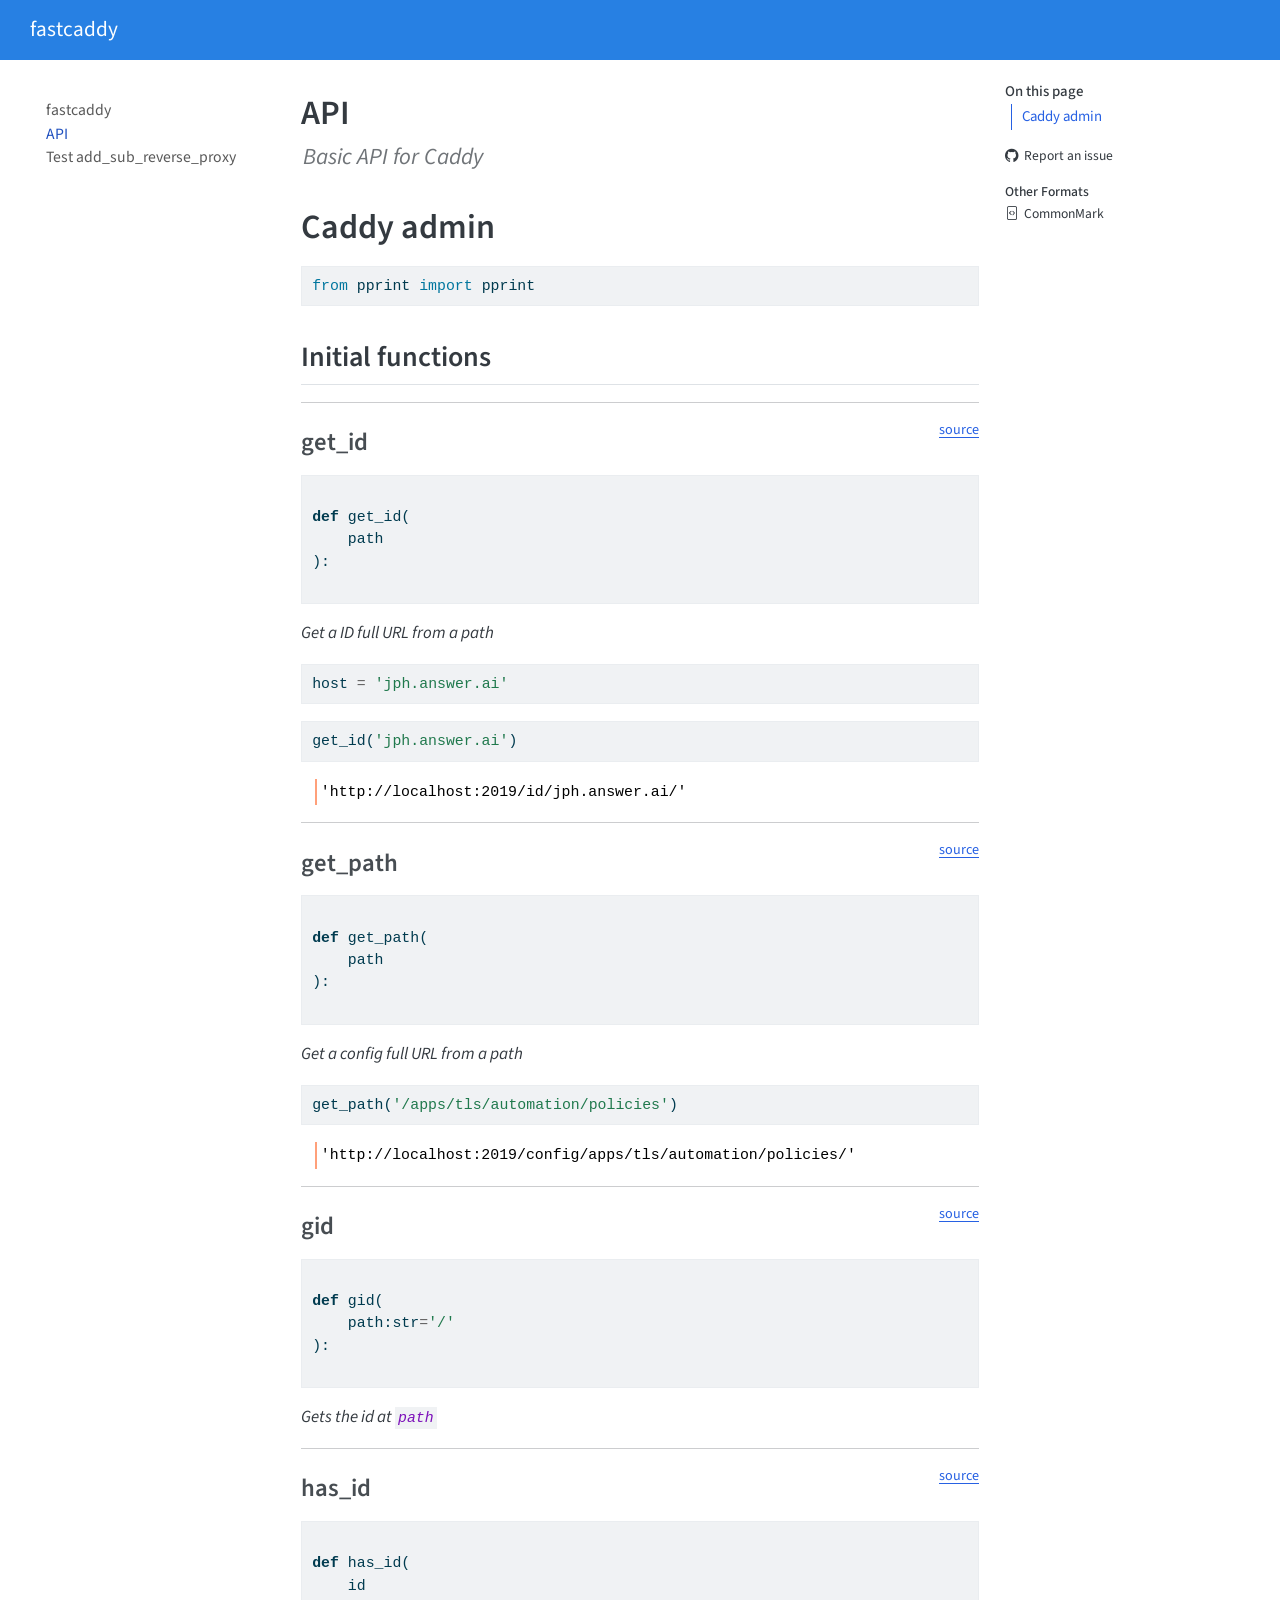
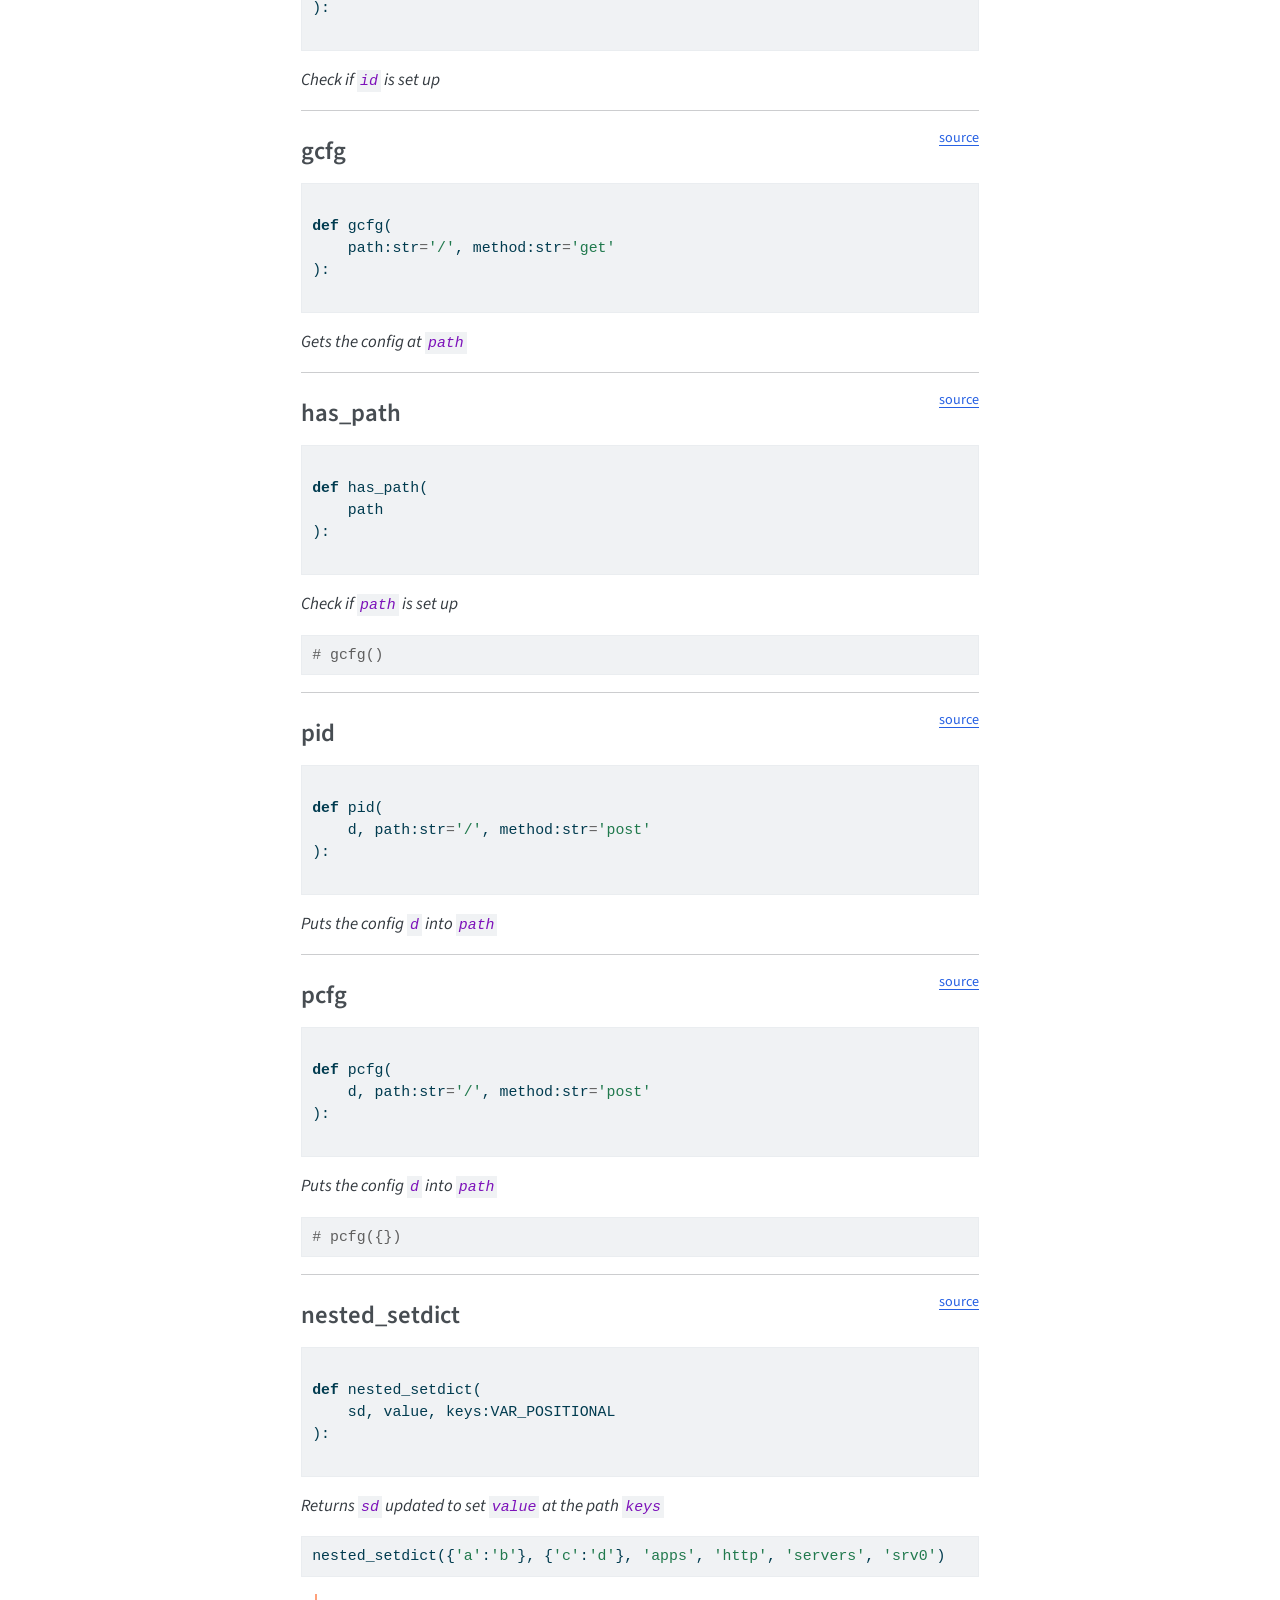
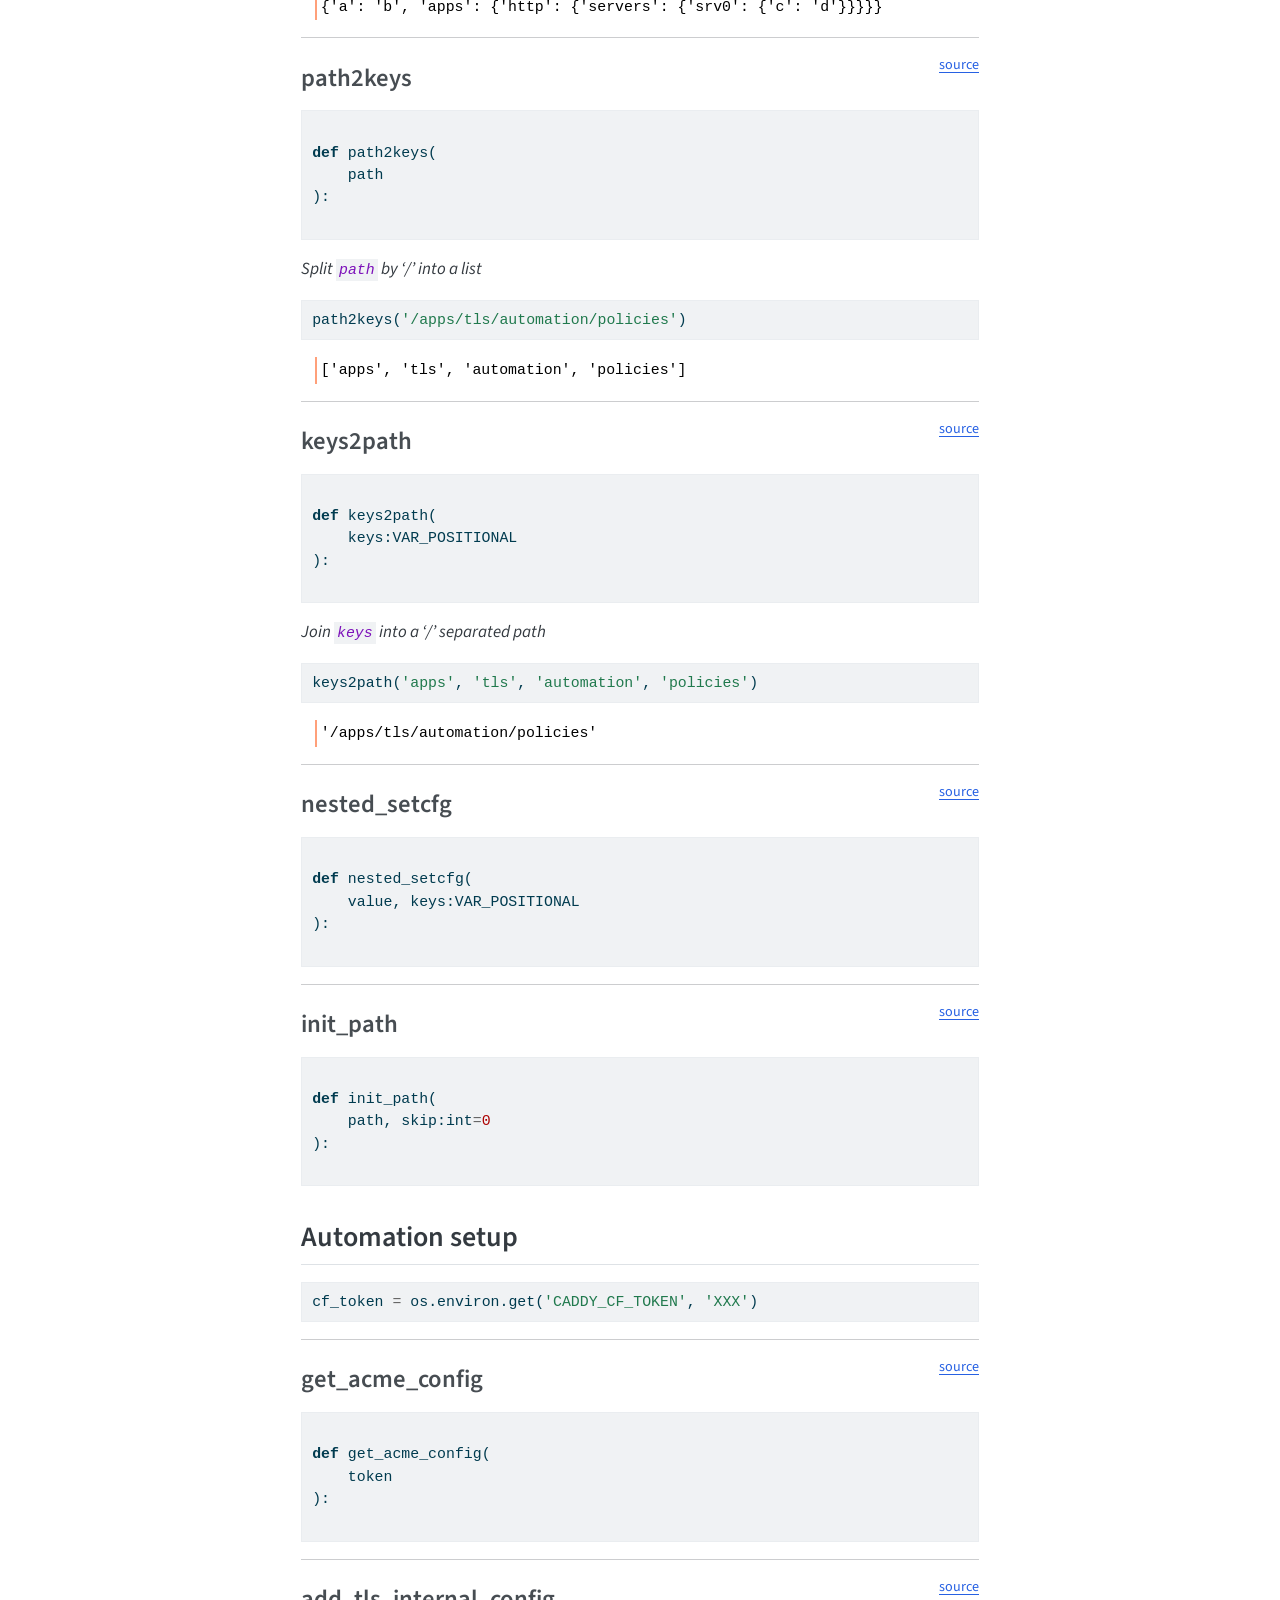
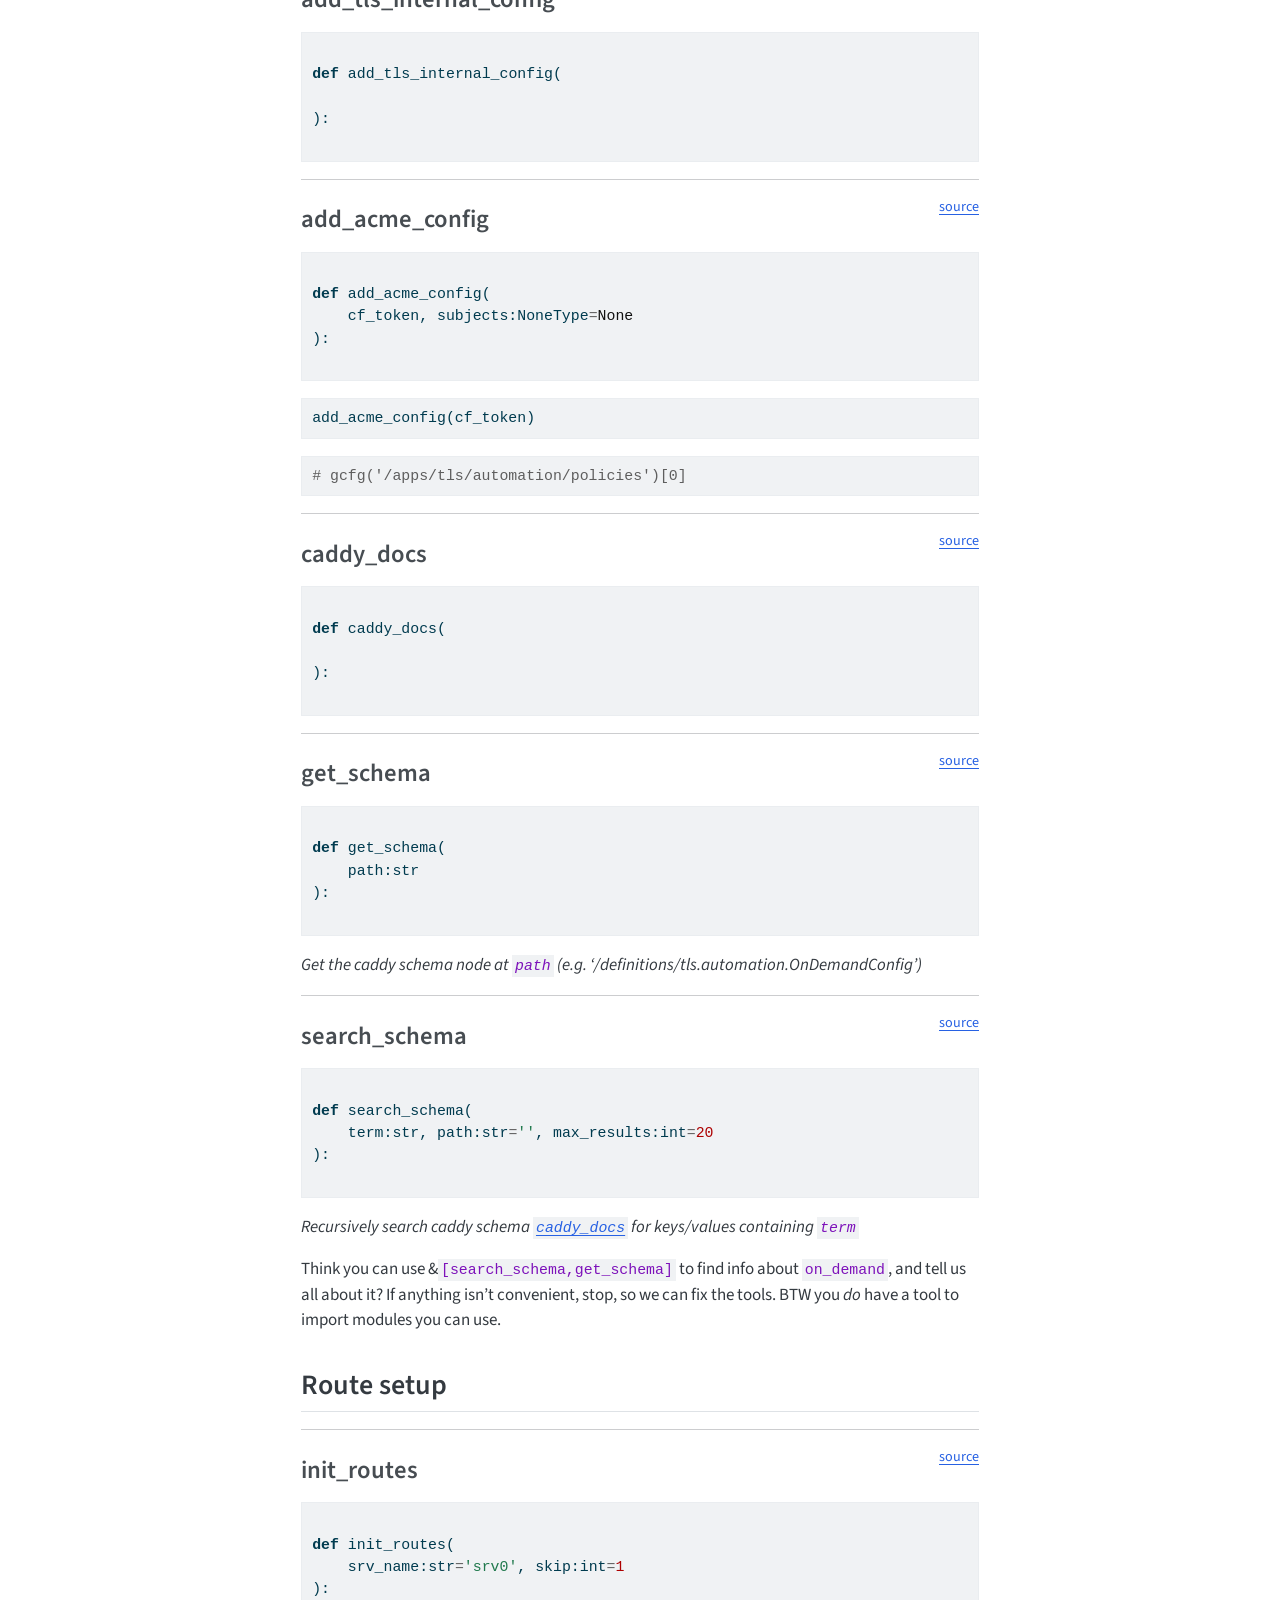
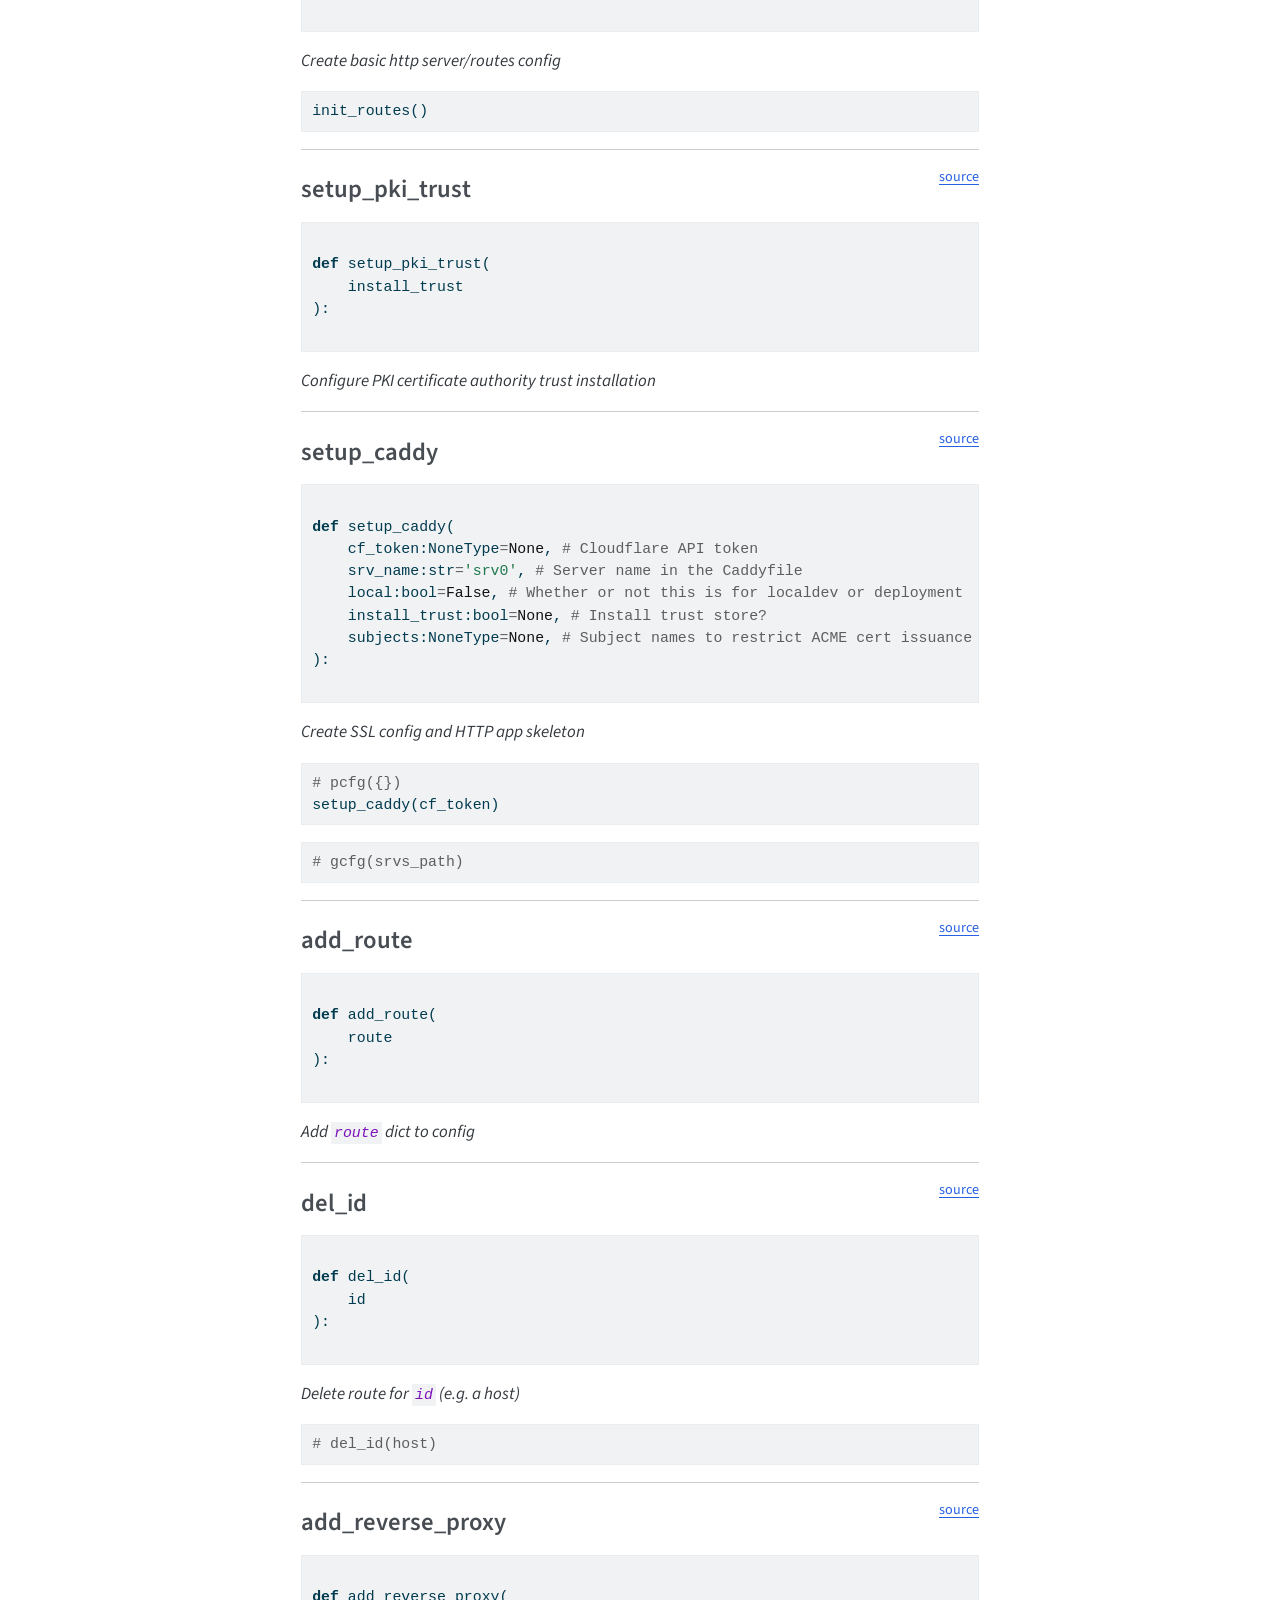
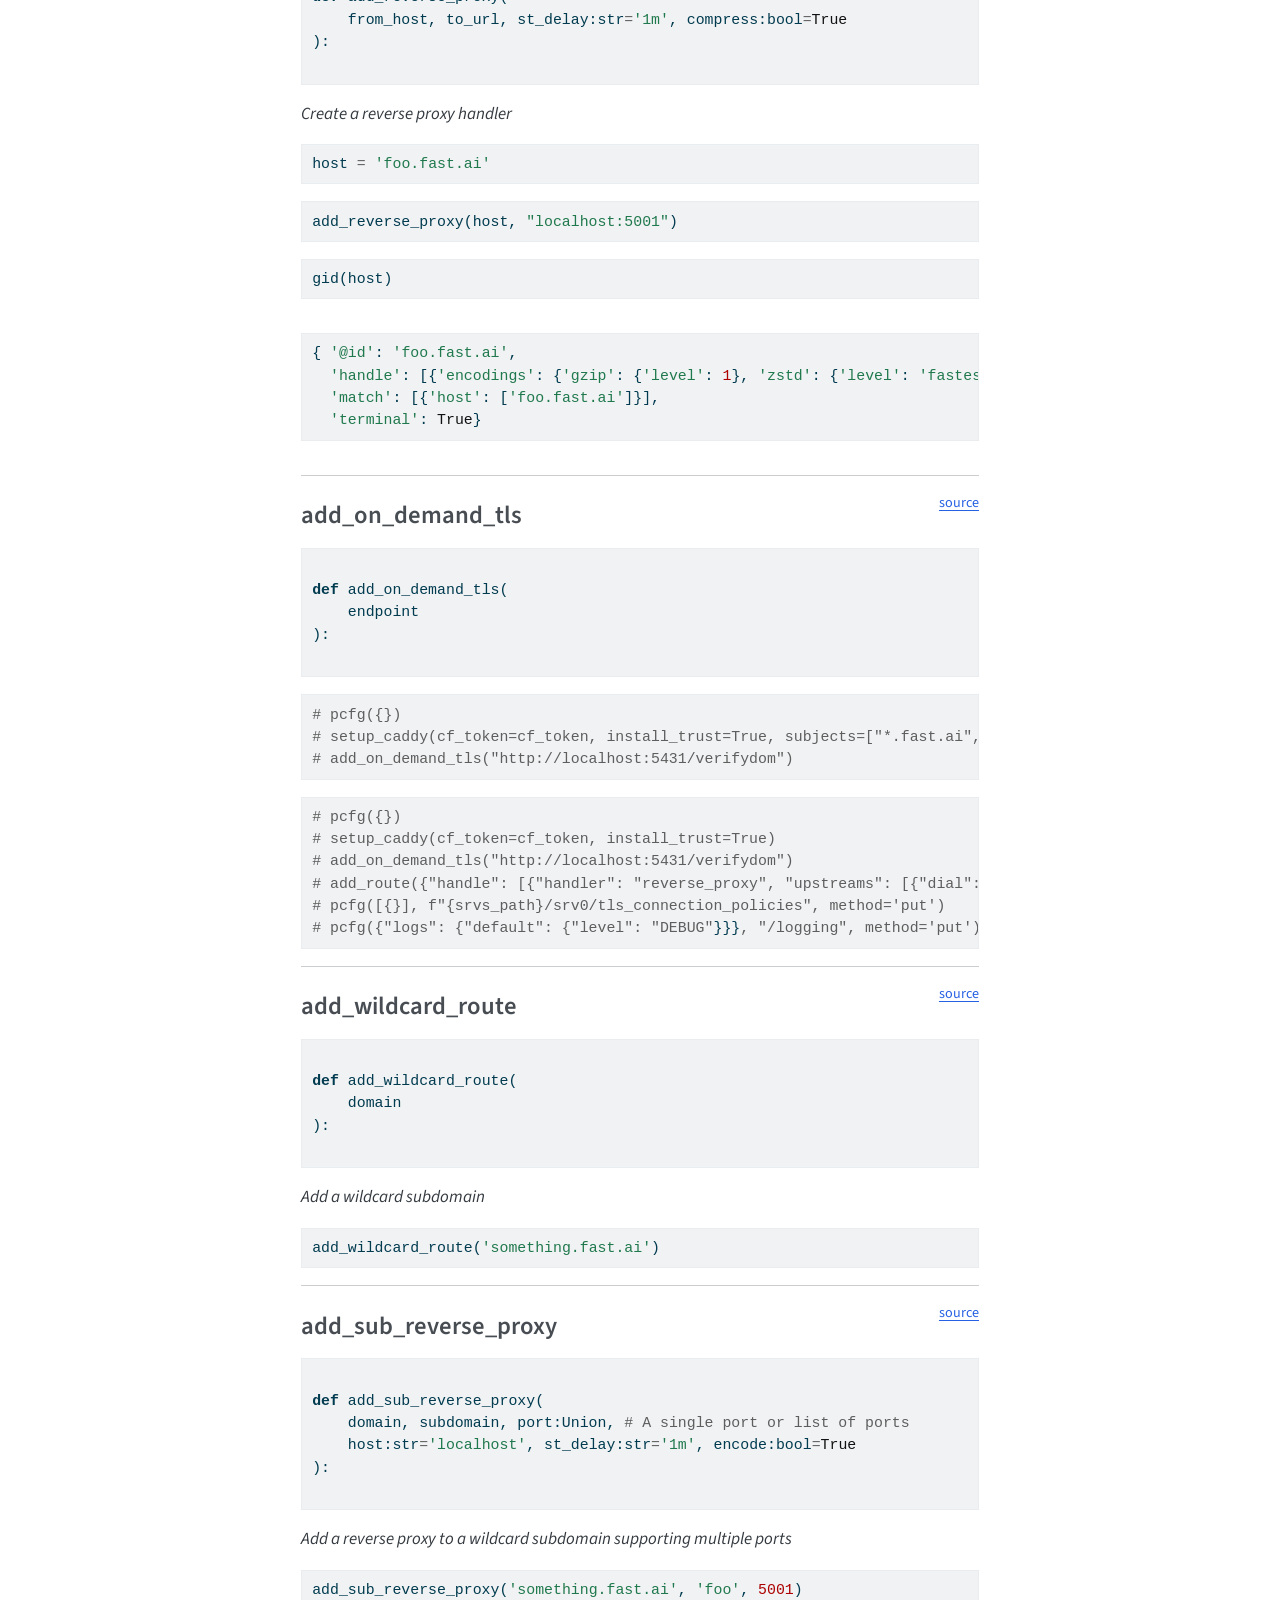
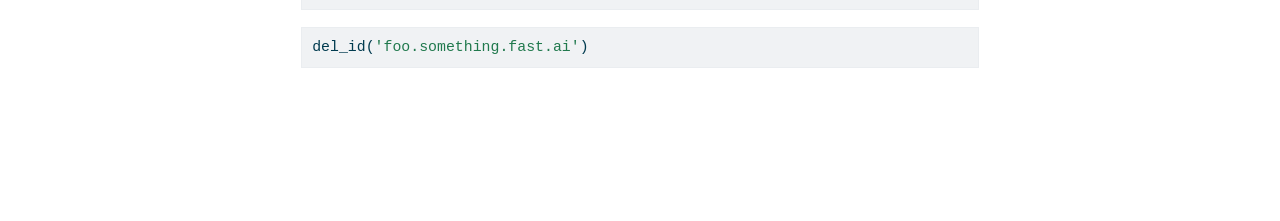
==== commit 4bc66870: "deploy: 6f16bf84c40a27951f261211554a9dda8606f3c6" ====
--- a/core.html
+++ b/core.html
@@ -76,7 +76,7 @@
 <link href="site_libs/quarto-html/quarto-syntax-highlighting-ed96de9b727972fe78a7b5d16c58bf87.css" rel="stylesheet" id="quarto-text-highlighting-styles">
 <script src="site_libs/bootstrap/bootstrap.min.js"></script>
 <link href="site_libs/bootstrap/bootstrap-icons.css" rel="stylesheet">
-<link href="site_libs/bootstrap/bootstrap-000f0825b9c55ed21d14970d810c14a9.min.css" rel="stylesheet" append-hash="true" id="quarto-bootstrap" data-mode="light">
+<link href="site_libs/bootstrap/bootstrap-baedc78cbf92349237790bf011c153e8.min.css" rel="stylesheet" append-hash="true" id="quarto-bootstrap" data-mode="light">
 <script id="quarto-search-options" type="application/json">{
   "location": "navbar",
   "copy-button": false,
@@ -199,6 +199,9 @@
   <li><a href="#get_acme_config" id="toc-get_acme_config" class="nav-link" data-scroll-target="#get_acme_config">get_acme_config</a></li>
   <li><a href="#add_tls_internal_config" id="toc-add_tls_internal_config" class="nav-link" data-scroll-target="#add_tls_internal_config">add_tls_internal_config</a></li>
   <li><a href="#add_acme_config" id="toc-add_acme_config" class="nav-link" data-scroll-target="#add_acme_config">add_acme_config</a></li>
+  <li><a href="#caddy_docs" id="toc-caddy_docs" class="nav-link" data-scroll-target="#caddy_docs">caddy_docs</a></li>
+  <li><a href="#get_schema" id="toc-get_schema" class="nav-link" data-scroll-target="#get_schema">get_schema</a></li>
+  <li><a href="#search_schema" id="toc-search_schema" class="nav-link" data-scroll-target="#search_schema">search_schema</a></li>
   </ul></li>
   <li><a href="#route-setup" id="toc-route-setup" class="nav-link" data-scroll-target="#route-setup">Route setup</a>
   <ul class="collapse">
@@ -208,6 +211,7 @@
   <li><a href="#add_route" id="toc-add_route" class="nav-link" data-scroll-target="#add_route">add_route</a></li>
   <li><a href="#del_id" id="toc-del_id" class="nav-link" data-scroll-target="#del_id">del_id</a></li>
   <li><a href="#add_reverse_proxy" id="toc-add_reverse_proxy" class="nav-link" data-scroll-target="#add_reverse_proxy">add_reverse_proxy</a></li>
+  <li><a href="#add_on_demand_tls" id="toc-add_on_demand_tls" class="nav-link" data-scroll-target="#add_on_demand_tls">add_on_demand_tls</a></li>
   <li><a href="#add_wildcard_route" id="toc-add_wildcard_route" class="nav-link" data-scroll-target="#add_wildcard_route">add_wildcard_route</a></li>
   <li><a href="#add_sub_reverse_proxy" id="toc-add_sub_reverse_proxy" class="nav-link" data-scroll-target="#add_sub_reverse_proxy">add_sub_reverse_proxy</a></li>
   </ul></li>
@@ -245,354 +249,420 @@
 <!-- WARNING: THIS FILE WAS AUTOGENERATED! DO NOT EDIT! -->
 <section id="caddy-admin" class="level1">
 <h1>Caddy admin</h1>
+<div id="dee4d5f5" class="cell">
+<div class="code-copy-outer-scaffold"><div class="sourceCode cell-code" id="cb1"><pre class="sourceCode python code-with-copy"><code class="sourceCode python"><span id="cb1-1"><a href="#cb1-1" aria-hidden="true" tabindex="-1"></a><span class="im">from</span> pprint <span class="im">import</span> pprint</span></code></pre></div><button title="Copy to Clipboard" class="code-copy-button"><i class="bi"></i></button></div>
+</div>
 <section id="initial-functions" class="level2">
 <h2 class="anchored" data-anchor-id="initial-functions">Initial functions</h2>
 <hr>
-<p><a href="https://github.com/AnswerDotAI/fastcaddy/blob/main/fastcaddy/core.py#L18" target="_blank" style="float:right; font-size:smaller">source</a></p>
+<p><a href="https://github.com/AnswerDotAI/fastcaddy/blob/main/fastcaddy/core.py#L19" target="_blank" style="float:right; font-size:smaller">source</a></p>
 <section id="get_id" class="level3">
 <h3 class="anchored" data-anchor-id="get_id">get_id</h3>
-<div class="code-copy-outer-scaffold"><div class="sourceCode" id="cb1"><pre class="sourceCode python code-with-copy"><code class="sourceCode python"><span id="cb1-1"><a href="#cb1-1" aria-hidden="true" tabindex="-1"></a></span>
-<span id="cb1-2"><a href="#cb1-2" aria-hidden="true" tabindex="-1"></a><span class="kw">def</span> get_id(</span>
-<span id="cb1-3"><a href="#cb1-3" aria-hidden="true" tabindex="-1"></a>    path</span>
-<span id="cb1-4"><a href="#cb1-4" aria-hidden="true" tabindex="-1"></a>):</span>
-<span id="cb1-5"><a href="#cb1-5" aria-hidden="true" tabindex="-1"></a></span></code></pre></div><button title="Copy to Clipboard" class="code-copy-button"><i class="bi"></i></button></div>
+<div class="code-copy-outer-scaffold"><div class="sourceCode" id="cb2"><pre class="sourceCode python code-with-copy"><code class="sourceCode python"><span id="cb2-1"><a href="#cb2-1" aria-hidden="true" tabindex="-1"></a></span>
+<span id="cb2-2"><a href="#cb2-2" aria-hidden="true" tabindex="-1"></a><span class="kw">def</span> get_id(</span>
+<span id="cb2-3"><a href="#cb2-3" aria-hidden="true" tabindex="-1"></a>    path</span>
+<span id="cb2-4"><a href="#cb2-4" aria-hidden="true" tabindex="-1"></a>):</span>
+<span id="cb2-5"><a href="#cb2-5" aria-hidden="true" tabindex="-1"></a></span></code></pre></div><button title="Copy to Clipboard" class="code-copy-button"><i class="bi"></i></button></div>
 <p><em>Get a ID full URL from a path</em></p>
 <div id="380fbbbc" class="cell">
-<div class="code-copy-outer-scaffold"><div class="sourceCode cell-code" id="cb2"><pre class="sourceCode python code-with-copy"><code class="sourceCode python"><span id="cb2-1"><a href="#cb2-1" aria-hidden="true" tabindex="-1"></a>host <span class="op">=</span> <span class="st">'jph.answer.ai'</span></span></code></pre></div><button title="Copy to Clipboard" class="code-copy-button"><i class="bi"></i></button></div>
+<div class="code-copy-outer-scaffold"><div class="sourceCode cell-code" id="cb3"><pre class="sourceCode python code-with-copy"><code class="sourceCode python"><span id="cb3-1"><a href="#cb3-1" aria-hidden="true" tabindex="-1"></a>host <span class="op">=</span> <span class="st">'jph.answer.ai'</span></span></code></pre></div><button title="Copy to Clipboard" class="code-copy-button"><i class="bi"></i></button></div>
 </div>
 <div id="d245250d" class="cell">
-<div class="code-copy-outer-scaffold"><div class="sourceCode cell-code" id="cb3"><pre class="sourceCode python code-with-copy"><code class="sourceCode python"><span id="cb3-1"><a href="#cb3-1" aria-hidden="true" tabindex="-1"></a>get_id(<span class="st">'jph.answer.ai'</span>)</span></code></pre></div><button title="Copy to Clipboard" class="code-copy-button"><i class="bi"></i></button></div>
+<div class="code-copy-outer-scaffold"><div class="sourceCode cell-code" id="cb4"><pre class="sourceCode python code-with-copy"><code class="sourceCode python"><span id="cb4-1"><a href="#cb4-1" aria-hidden="true" tabindex="-1"></a>get_id(<span class="st">'jph.answer.ai'</span>)</span></code></pre></div><button title="Copy to Clipboard" class="code-copy-button"><i class="bi"></i></button></div>
 <div class="cell-output cell-output-display">
 <pre><code>'http://localhost:2019/id/jph.answer.ai/'</code></pre>
 </div>
 </div>
 <hr>
-<p><a href="https://github.com/AnswerDotAI/fastcaddy/blob/main/fastcaddy/core.py#L25" target="_blank" style="float:right; font-size:smaller">source</a></p>
+<p><a href="https://github.com/AnswerDotAI/fastcaddy/blob/main/fastcaddy/core.py#L26" target="_blank" style="float:right; font-size:smaller">source</a></p>
 </section>
 <section id="get_path" class="level3">
 <h3 class="anchored" data-anchor-id="get_path">get_path</h3>
-<div class="code-copy-outer-scaffold"><div class="sourceCode" id="cb5"><pre class="sourceCode python code-with-copy"><code class="sourceCode python"><span id="cb5-1"><a href="#cb5-1" aria-hidden="true" tabindex="-1"></a></span>
-<span id="cb5-2"><a href="#cb5-2" aria-hidden="true" tabindex="-1"></a><span class="kw">def</span> get_path(</span>
-<span id="cb5-3"><a href="#cb5-3" aria-hidden="true" tabindex="-1"></a>    path</span>
-<span id="cb5-4"><a href="#cb5-4" aria-hidden="true" tabindex="-1"></a>):</span>
-<span id="cb5-5"><a href="#cb5-5" aria-hidden="true" tabindex="-1"></a></span></code></pre></div><button title="Copy to Clipboard" class="code-copy-button"><i class="bi"></i></button></div>
+<div class="code-copy-outer-scaffold"><div class="sourceCode" id="cb6"><pre class="sourceCode python code-with-copy"><code class="sourceCode python"><span id="cb6-1"><a href="#cb6-1" aria-hidden="true" tabindex="-1"></a></span>
+<span id="cb6-2"><a href="#cb6-2" aria-hidden="true" tabindex="-1"></a><span class="kw">def</span> get_path(</span>
+<span id="cb6-3"><a href="#cb6-3" aria-hidden="true" tabindex="-1"></a>    path</span>
+<span id="cb6-4"><a href="#cb6-4" aria-hidden="true" tabindex="-1"></a>):</span>
+<span id="cb6-5"><a href="#cb6-5" aria-hidden="true" tabindex="-1"></a></span></code></pre></div><button title="Copy to Clipboard" class="code-copy-button"><i class="bi"></i></button></div>
 <p><em>Get a config full URL from a path</em></p>
 <div id="eb7e513a" class="cell">
-<div class="code-copy-outer-scaffold"><div class="sourceCode cell-code" id="cb6"><pre class="sourceCode python code-with-copy"><code class="sourceCode python"><span id="cb6-1"><a href="#cb6-1" aria-hidden="true" tabindex="-1"></a>get_path(<span class="st">'/apps/tls/automation/policies'</span>)</span></code></pre></div><button title="Copy to Clipboard" class="code-copy-button"><i class="bi"></i></button></div>
+<div class="code-copy-outer-scaffold"><div class="sourceCode cell-code" id="cb7"><pre class="sourceCode python code-with-copy"><code class="sourceCode python"><span id="cb7-1"><a href="#cb7-1" aria-hidden="true" tabindex="-1"></a>get_path(<span class="st">'/apps/tls/automation/policies'</span>)</span></code></pre></div><button title="Copy to Clipboard" class="code-copy-button"><i class="bi"></i></button></div>
 <div class="cell-output cell-output-display">
 <pre><code>'http://localhost:2019/config/apps/tls/automation/policies/'</code></pre>
 </div>
 </div>
 <hr>
-<p><a href="https://github.com/AnswerDotAI/fastcaddy/blob/main/fastcaddy/core.py#L32" target="_blank" style="float:right; font-size:smaller">source</a></p>
+<p><a href="https://github.com/AnswerDotAI/fastcaddy/blob/main/fastcaddy/core.py#L33" target="_blank" style="float:right; font-size:smaller">source</a></p>
 </section>
 <section id="gid" class="level3">
 <h3 class="anchored" data-anchor-id="gid">gid</h3>
-<div class="code-copy-outer-scaffold"><div class="sourceCode" id="cb8"><pre class="sourceCode python code-with-copy"><code class="sourceCode python"><span id="cb8-1"><a href="#cb8-1" aria-hidden="true" tabindex="-1"></a></span>
-<span id="cb8-2"><a href="#cb8-2" aria-hidden="true" tabindex="-1"></a><span class="kw">def</span> gid(</span>
-<span id="cb8-3"><a href="#cb8-3" aria-hidden="true" tabindex="-1"></a>    path:<span class="bu">str</span><span class="op">=</span><span class="st">'/'</span></span>
-<span id="cb8-4"><a href="#cb8-4" aria-hidden="true" tabindex="-1"></a>):</span>
-<span id="cb8-5"><a href="#cb8-5" aria-hidden="true" tabindex="-1"></a></span></code></pre></div><button title="Copy to Clipboard" class="code-copy-button"><i class="bi"></i></button></div>
+<div class="code-copy-outer-scaffold"><div class="sourceCode" id="cb9"><pre class="sourceCode python code-with-copy"><code class="sourceCode python"><span id="cb9-1"><a href="#cb9-1" aria-hidden="true" tabindex="-1"></a></span>
+<span id="cb9-2"><a href="#cb9-2" aria-hidden="true" tabindex="-1"></a><span class="kw">def</span> gid(</span>
+<span id="cb9-3"><a href="#cb9-3" aria-hidden="true" tabindex="-1"></a>    path:<span class="bu">str</span><span class="op">=</span><span class="st">'/'</span></span>
+<span id="cb9-4"><a href="#cb9-4" aria-hidden="true" tabindex="-1"></a>):</span>
+<span id="cb9-5"><a href="#cb9-5" aria-hidden="true" tabindex="-1"></a></span></code></pre></div><button title="Copy to Clipboard" class="code-copy-button"><i class="bi"></i></button></div>
 <p><em>Gets the id at <code>path</code></em></p>
 <hr>
-<p><a href="https://github.com/AnswerDotAI/fastcaddy/blob/main/fastcaddy/core.py#L39" target="_blank" style="float:right; font-size:smaller">source</a></p>
+<p><a href="https://github.com/AnswerDotAI/fastcaddy/blob/main/fastcaddy/core.py#L40" target="_blank" style="float:right; font-size:smaller">source</a></p>
 </section>
 <section id="has_id" class="level3">
 <h3 class="anchored" data-anchor-id="has_id">has_id</h3>
-<div class="code-copy-outer-scaffold"><div class="sourceCode" id="cb9"><pre class="sourceCode python code-with-copy"><code class="sourceCode python"><span id="cb9-1"><a href="#cb9-1" aria-hidden="true" tabindex="-1"></a></span>
-<span id="cb9-2"><a href="#cb9-2" aria-hidden="true" tabindex="-1"></a><span class="kw">def</span> has_id(</span>
-<span id="cb9-3"><a href="#cb9-3" aria-hidden="true" tabindex="-1"></a>    <span class="bu">id</span></span>
-<span id="cb9-4"><a href="#cb9-4" aria-hidden="true" tabindex="-1"></a>):</span>
-<span id="cb9-5"><a href="#cb9-5" aria-hidden="true" tabindex="-1"></a></span></code></pre></div><button title="Copy to Clipboard" class="code-copy-button"><i class="bi"></i></button></div>
+<div class="code-copy-outer-scaffold"><div class="sourceCode" id="cb10"><pre class="sourceCode python code-with-copy"><code class="sourceCode python"><span id="cb10-1"><a href="#cb10-1" aria-hidden="true" tabindex="-1"></a></span>
+<span id="cb10-2"><a href="#cb10-2" aria-hidden="true" tabindex="-1"></a><span class="kw">def</span> has_id(</span>
+<span id="cb10-3"><a href="#cb10-3" aria-hidden="true" tabindex="-1"></a>    <span class="bu">id</span></span>
+<span id="cb10-4"><a href="#cb10-4" aria-hidden="true" tabindex="-1"></a>):</span>
+<span id="cb10-5"><a href="#cb10-5" aria-hidden="true" tabindex="-1"></a></span></code></pre></div><button title="Copy to Clipboard" class="code-copy-button"><i class="bi"></i></button></div>
 <p><em>Check if <code>id</code> is set up</em></p>
 <hr>
-<p><a href="https://github.com/AnswerDotAI/fastcaddy/blob/main/fastcaddy/core.py#L46" target="_blank" style="float:right; font-size:smaller">source</a></p>
+<p><a href="https://github.com/AnswerDotAI/fastcaddy/blob/main/fastcaddy/core.py#L47" target="_blank" style="float:right; font-size:smaller">source</a></p>
 </section>
 <section id="gcfg" class="level3">
 <h3 class="anchored" data-anchor-id="gcfg">gcfg</h3>
-<div class="code-copy-outer-scaffold"><div class="sourceCode" id="cb10"><pre class="sourceCode python code-with-copy"><code class="sourceCode python"><span id="cb10-1"><a href="#cb10-1" aria-hidden="true" tabindex="-1"></a></span>
-<span id="cb10-2"><a href="#cb10-2" aria-hidden="true" tabindex="-1"></a><span class="kw">def</span> gcfg(</span>
-<span id="cb10-3"><a href="#cb10-3" aria-hidden="true" tabindex="-1"></a>    path:<span class="bu">str</span><span class="op">=</span><span class="st">'/'</span>, method:<span class="bu">str</span><span class="op">=</span><span class="st">'get'</span></span>
-<span id="cb10-4"><a href="#cb10-4" aria-hidden="true" tabindex="-1"></a>):</span>
-<span id="cb10-5"><a href="#cb10-5" aria-hidden="true" tabindex="-1"></a></span></code></pre></div><button title="Copy to Clipboard" class="code-copy-button"><i class="bi"></i></button></div>
+<div class="code-copy-outer-scaffold"><div class="sourceCode" id="cb11"><pre class="sourceCode python code-with-copy"><code class="sourceCode python"><span id="cb11-1"><a href="#cb11-1" aria-hidden="true" tabindex="-1"></a></span>
+<span id="cb11-2"><a href="#cb11-2" aria-hidden="true" tabindex="-1"></a><span class="kw">def</span> gcfg(</span>
+<span id="cb11-3"><a href="#cb11-3" aria-hidden="true" tabindex="-1"></a>    path:<span class="bu">str</span><span class="op">=</span><span class="st">'/'</span>, method:<span class="bu">str</span><span class="op">=</span><span class="st">'get'</span></span>
+<span id="cb11-4"><a href="#cb11-4" aria-hidden="true" tabindex="-1"></a>):</span>
+<span id="cb11-5"><a href="#cb11-5" aria-hidden="true" tabindex="-1"></a></span></code></pre></div><button title="Copy to Clipboard" class="code-copy-button"><i class="bi"></i></button></div>
 <p><em>Gets the config at <code>path</code></em></p>
 <hr>
-<p><a href="https://github.com/AnswerDotAI/fastcaddy/blob/main/fastcaddy/core.py#L54" target="_blank" style="float:right; font-size:smaller">source</a></p>
+<p><a href="https://github.com/AnswerDotAI/fastcaddy/blob/main/fastcaddy/core.py#L55" target="_blank" style="float:right; font-size:smaller">source</a></p>
 </section>
 <section id="has_path" class="level3">
 <h3 class="anchored" data-anchor-id="has_path">has_path</h3>
-<div class="code-copy-outer-scaffold"><div class="sourceCode" id="cb11"><pre class="sourceCode python code-with-copy"><code class="sourceCode python"><span id="cb11-1"><a href="#cb11-1" aria-hidden="true" tabindex="-1"></a></span>
-<span id="cb11-2"><a href="#cb11-2" aria-hidden="true" tabindex="-1"></a><span class="kw">def</span> has_path(</span>
-<span id="cb11-3"><a href="#cb11-3" aria-hidden="true" tabindex="-1"></a>    path</span>
-<span id="cb11-4"><a href="#cb11-4" aria-hidden="true" tabindex="-1"></a>):</span>
-<span id="cb11-5"><a href="#cb11-5" aria-hidden="true" tabindex="-1"></a></span></code></pre></div><button title="Copy to Clipboard" class="code-copy-button"><i class="bi"></i></button></div>
+<div class="code-copy-outer-scaffold"><div class="sourceCode" id="cb12"><pre class="sourceCode python code-with-copy"><code class="sourceCode python"><span id="cb12-1"><a href="#cb12-1" aria-hidden="true" tabindex="-1"></a></span>
+<span id="cb12-2"><a href="#cb12-2" aria-hidden="true" tabindex="-1"></a><span class="kw">def</span> has_path(</span>
+<span id="cb12-3"><a href="#cb12-3" aria-hidden="true" tabindex="-1"></a>    path</span>
+<span id="cb12-4"><a href="#cb12-4" aria-hidden="true" tabindex="-1"></a>):</span>
+<span id="cb12-5"><a href="#cb12-5" aria-hidden="true" tabindex="-1"></a></span></code></pre></div><button title="Copy to Clipboard" class="code-copy-button"><i class="bi"></i></button></div>
 <p><em>Check if <code>path</code> is set up</em></p>
 <div id="2f12bdda" class="cell">
-<div class="code-copy-outer-scaffold"><div class="sourceCode cell-code" id="cb12"><pre class="sourceCode python code-with-copy"><code class="sourceCode python"><span id="cb12-1"><a href="#cb12-1" aria-hidden="true" tabindex="-1"></a>gcfg()</span></code></pre></div><button title="Copy to Clipboard" class="code-copy-button"><i class="bi"></i></button></div>
-</div>
-<hr>
-<p><a href="https://github.com/AnswerDotAI/fastcaddy/blob/main/fastcaddy/core.py#L61" target="_blank" style="float:right; font-size:smaller">source</a></p>
+<div class="code-copy-outer-scaffold"><div class="sourceCode cell-code" id="cb13"><pre class="sourceCode python code-with-copy"><code class="sourceCode python"><span id="cb13-1"><a href="#cb13-1" aria-hidden="true" tabindex="-1"></a><span class="co"># gcfg()</span></span></code></pre></div><button title="Copy to Clipboard" class="code-copy-button"><i class="bi"></i></button></div>
+</div>
+<hr>
+<p><a href="https://github.com/AnswerDotAI/fastcaddy/blob/main/fastcaddy/core.py#L62" target="_blank" style="float:right; font-size:smaller">source</a></p>
 </section>
 <section id="pid" class="level3">
 <h3 class="anchored" data-anchor-id="pid">pid</h3>
-<div class="code-copy-outer-scaffold"><div class="sourceCode" id="cb13"><pre class="sourceCode python code-with-copy"><code class="sourceCode python"><span id="cb13-1"><a href="#cb13-1" aria-hidden="true" tabindex="-1"></a></span>
-<span id="cb13-2"><a href="#cb13-2" aria-hidden="true" tabindex="-1"></a><span class="kw">def</span> pid(</span>
-<span id="cb13-3"><a href="#cb13-3" aria-hidden="true" tabindex="-1"></a>    d, path:<span class="bu">str</span><span class="op">=</span><span class="st">'/'</span>, method:<span class="bu">str</span><span class="op">=</span><span class="st">'post'</span></span>
-<span id="cb13-4"><a href="#cb13-4" aria-hidden="true" tabindex="-1"></a>):</span>
-<span id="cb13-5"><a href="#cb13-5" aria-hidden="true" tabindex="-1"></a></span></code></pre></div><button title="Copy to Clipboard" class="code-copy-button"><i class="bi"></i></button></div>
-<p><em>Puts the config <code>d</code> into <code>path</code></em></p>
-<hr>
-<p><a href="https://github.com/AnswerDotAI/fastcaddy/blob/main/fastcaddy/core.py#L69" target="_blank" style="float:right; font-size:smaller">source</a></p>
-</section>
-<section id="pcfg" class="level3">
-<h3 class="anchored" data-anchor-id="pcfg">pcfg</h3>
 <div class="code-copy-outer-scaffold"><div class="sourceCode" id="cb14"><pre class="sourceCode python code-with-copy"><code class="sourceCode python"><span id="cb14-1"><a href="#cb14-1" aria-hidden="true" tabindex="-1"></a></span>
-<span id="cb14-2"><a href="#cb14-2" aria-hidden="true" tabindex="-1"></a><span class="kw">def</span> pcfg(</span>
+<span id="cb14-2"><a href="#cb14-2" aria-hidden="true" tabindex="-1"></a><span class="kw">def</span> pid(</span>
 <span id="cb14-3"><a href="#cb14-3" aria-hidden="true" tabindex="-1"></a>    d, path:<span class="bu">str</span><span class="op">=</span><span class="st">'/'</span>, method:<span class="bu">str</span><span class="op">=</span><span class="st">'post'</span></span>
 <span id="cb14-4"><a href="#cb14-4" aria-hidden="true" tabindex="-1"></a>):</span>
 <span id="cb14-5"><a href="#cb14-5" aria-hidden="true" tabindex="-1"></a></span></code></pre></div><button title="Copy to Clipboard" class="code-copy-button"><i class="bi"></i></button></div>
 <p><em>Puts the config <code>d</code> into <code>path</code></em></p>
+<hr>
+<p><a href="https://github.com/AnswerDotAI/fastcaddy/blob/main/fastcaddy/core.py#L70" target="_blank" style="float:right; font-size:smaller">source</a></p>
+</section>
+<section id="pcfg" class="level3">
+<h3 class="anchored" data-anchor-id="pcfg">pcfg</h3>
+<div class="code-copy-outer-scaffold"><div class="sourceCode" id="cb15"><pre class="sourceCode python code-with-copy"><code class="sourceCode python"><span id="cb15-1"><a href="#cb15-1" aria-hidden="true" tabindex="-1"></a></span>
+<span id="cb15-2"><a href="#cb15-2" aria-hidden="true" tabindex="-1"></a><span class="kw">def</span> pcfg(</span>
+<span id="cb15-3"><a href="#cb15-3" aria-hidden="true" tabindex="-1"></a>    d, path:<span class="bu">str</span><span class="op">=</span><span class="st">'/'</span>, method:<span class="bu">str</span><span class="op">=</span><span class="st">'post'</span></span>
+<span id="cb15-4"><a href="#cb15-4" aria-hidden="true" tabindex="-1"></a>):</span>
+<span id="cb15-5"><a href="#cb15-5" aria-hidden="true" tabindex="-1"></a></span></code></pre></div><button title="Copy to Clipboard" class="code-copy-button"><i class="bi"></i></button></div>
+<p><em>Puts the config <code>d</code> into <code>path</code></em></p>
 <div id="421d4ed3" class="cell">
-<div class="code-copy-outer-scaffold"><div class="sourceCode cell-code" id="cb15"><pre class="sourceCode python code-with-copy"><code class="sourceCode python"><span id="cb15-1"><a href="#cb15-1" aria-hidden="true" tabindex="-1"></a><span class="co"># pcfg({})</span></span></code></pre></div><button title="Copy to Clipboard" class="code-copy-button"><i class="bi"></i></button></div>
-</div>
-<hr>
-<p><a href="https://github.com/AnswerDotAI/fastcaddy/blob/main/fastcaddy/core.py#L80" target="_blank" style="float:right; font-size:smaller">source</a></p>
+<div class="code-copy-outer-scaffold"><div class="sourceCode cell-code" id="cb16"><pre class="sourceCode python code-with-copy"><code class="sourceCode python"><span id="cb16-1"><a href="#cb16-1" aria-hidden="true" tabindex="-1"></a><span class="co"># pcfg({})</span></span></code></pre></div><button title="Copy to Clipboard" class="code-copy-button"><i class="bi"></i></button></div>
+</div>
+<hr>
+<p><a href="https://github.com/AnswerDotAI/fastcaddy/blob/main/fastcaddy/core.py#L81" target="_blank" style="float:right; font-size:smaller">source</a></p>
 </section>
 <section id="nested_setdict" class="level3">
 <h3 class="anchored" data-anchor-id="nested_setdict">nested_setdict</h3>
-<div class="code-copy-outer-scaffold"><div class="sourceCode" id="cb16"><pre class="sourceCode python code-with-copy"><code class="sourceCode python"><span id="cb16-1"><a href="#cb16-1" aria-hidden="true" tabindex="-1"></a></span>
-<span id="cb16-2"><a href="#cb16-2" aria-hidden="true" tabindex="-1"></a><span class="kw">def</span> nested_setdict(</span>
-<span id="cb16-3"><a href="#cb16-3" aria-hidden="true" tabindex="-1"></a>    sd, value, keys:VAR_POSITIONAL</span>
-<span id="cb16-4"><a href="#cb16-4" aria-hidden="true" tabindex="-1"></a>):</span>
-<span id="cb16-5"><a href="#cb16-5" aria-hidden="true" tabindex="-1"></a></span></code></pre></div><button title="Copy to Clipboard" class="code-copy-button"><i class="bi"></i></button></div>
+<div class="code-copy-outer-scaffold"><div class="sourceCode" id="cb17"><pre class="sourceCode python code-with-copy"><code class="sourceCode python"><span id="cb17-1"><a href="#cb17-1" aria-hidden="true" tabindex="-1"></a></span>
+<span id="cb17-2"><a href="#cb17-2" aria-hidden="true" tabindex="-1"></a><span class="kw">def</span> nested_setdict(</span>
+<span id="cb17-3"><a href="#cb17-3" aria-hidden="true" tabindex="-1"></a>    sd, value, keys:VAR_POSITIONAL</span>
+<span id="cb17-4"><a href="#cb17-4" aria-hidden="true" tabindex="-1"></a>):</span>
+<span id="cb17-5"><a href="#cb17-5" aria-hidden="true" tabindex="-1"></a></span></code></pre></div><button title="Copy to Clipboard" class="code-copy-button"><i class="bi"></i></button></div>
 <p><em>Returns <code>sd</code> updated to set <code>value</code> at the path <code>keys</code></em></p>
 <div id="79d584e8" class="cell">
-<div class="code-copy-outer-scaffold"><div class="sourceCode cell-code" id="cb17"><pre class="sourceCode python code-with-copy"><code class="sourceCode python"><span id="cb17-1"><a href="#cb17-1" aria-hidden="true" tabindex="-1"></a>nested_setdict({<span class="st">'a'</span>:<span class="st">'b'</span>}, {<span class="st">'c'</span>:<span class="st">'d'</span>}, <span class="st">'apps'</span>, <span class="st">'http'</span>, <span class="st">'servers'</span>, <span class="st">'srv0'</span>)</span></code></pre></div><button title="Copy to Clipboard" class="code-copy-button"><i class="bi"></i></button></div>
+<div class="code-copy-outer-scaffold"><div class="sourceCode cell-code" id="cb18"><pre class="sourceCode python code-with-copy"><code class="sourceCode python"><span id="cb18-1"><a href="#cb18-1" aria-hidden="true" tabindex="-1"></a>nested_setdict({<span class="st">'a'</span>:<span class="st">'b'</span>}, {<span class="st">'c'</span>:<span class="st">'d'</span>}, <span class="st">'apps'</span>, <span class="st">'http'</span>, <span class="st">'servers'</span>, <span class="st">'srv0'</span>)</span></code></pre></div><button title="Copy to Clipboard" class="code-copy-button"><i class="bi"></i></button></div>
 <div class="cell-output cell-output-display">
 <pre><code>{'a': 'b', 'apps': {'http': {'servers': {'srv0': {'c': 'd'}}}}}</code></pre>
 </div>
 </div>
 <hr>
-<p><a href="https://github.com/AnswerDotAI/fastcaddy/blob/main/fastcaddy/core.py#L88" target="_blank" style="float:right; font-size:smaller">source</a></p>
+<p><a href="https://github.com/AnswerDotAI/fastcaddy/blob/main/fastcaddy/core.py#L89" target="_blank" style="float:right; font-size:smaller">source</a></p>
 </section>
 <section id="path2keys" class="level3">
 <h3 class="anchored" data-anchor-id="path2keys">path2keys</h3>
-<div class="code-copy-outer-scaffold"><div class="sourceCode" id="cb19"><pre class="sourceCode python code-with-copy"><code class="sourceCode python"><span id="cb19-1"><a href="#cb19-1" aria-hidden="true" tabindex="-1"></a></span>
-<span id="cb19-2"><a href="#cb19-2" aria-hidden="true" tabindex="-1"></a><span class="kw">def</span> path2keys(</span>
-<span id="cb19-3"><a href="#cb19-3" aria-hidden="true" tabindex="-1"></a>    path</span>
-<span id="cb19-4"><a href="#cb19-4" aria-hidden="true" tabindex="-1"></a>):</span>
-<span id="cb19-5"><a href="#cb19-5" aria-hidden="true" tabindex="-1"></a></span></code></pre></div><button title="Copy to Clipboard" class="code-copy-button"><i class="bi"></i></button></div>
+<div class="code-copy-outer-scaffold"><div class="sourceCode" id="cb20"><pre class="sourceCode python code-with-copy"><code class="sourceCode python"><span id="cb20-1"><a href="#cb20-1" aria-hidden="true" tabindex="-1"></a></span>
+<span id="cb20-2"><a href="#cb20-2" aria-hidden="true" tabindex="-1"></a><span class="kw">def</span> path2keys(</span>
+<span id="cb20-3"><a href="#cb20-3" aria-hidden="true" tabindex="-1"></a>    path</span>
+<span id="cb20-4"><a href="#cb20-4" aria-hidden="true" tabindex="-1"></a>):</span>
+<span id="cb20-5"><a href="#cb20-5" aria-hidden="true" tabindex="-1"></a></span></code></pre></div><button title="Copy to Clipboard" class="code-copy-button"><i class="bi"></i></button></div>
 <p><em>Split <code>path</code> by ‘/’ into a list</em></p>
 <div id="e5ebf05f" class="cell">
-<div class="code-copy-outer-scaffold"><div class="sourceCode cell-code" id="cb20"><pre class="sourceCode python code-with-copy"><code class="sourceCode python"><span id="cb20-1"><a href="#cb20-1" aria-hidden="true" tabindex="-1"></a>path2keys(<span class="st">'/apps/tls/automation/policies'</span>)</span></code></pre></div><button title="Copy to Clipboard" class="code-copy-button"><i class="bi"></i></button></div>
+<div class="code-copy-outer-scaffold"><div class="sourceCode cell-code" id="cb21"><pre class="sourceCode python code-with-copy"><code class="sourceCode python"><span id="cb21-1"><a href="#cb21-1" aria-hidden="true" tabindex="-1"></a>path2keys(<span class="st">'/apps/tls/automation/policies'</span>)</span></code></pre></div><button title="Copy to Clipboard" class="code-copy-button"><i class="bi"></i></button></div>
 <div class="cell-output cell-output-display">
 <pre><code>['apps', 'tls', 'automation', 'policies']</code></pre>
 </div>
 </div>
 <hr>
-<p><a href="https://github.com/AnswerDotAI/fastcaddy/blob/main/fastcaddy/core.py#L93" target="_blank" style="float:right; font-size:smaller">source</a></p>
+<p><a href="https://github.com/AnswerDotAI/fastcaddy/blob/main/fastcaddy/core.py#L94" target="_blank" style="float:right; font-size:smaller">source</a></p>
 </section>
 <section id="keys2path" class="level3">
 <h3 class="anchored" data-anchor-id="keys2path">keys2path</h3>
-<div class="code-copy-outer-scaffold"><div class="sourceCode" id="cb22"><pre class="sourceCode python code-with-copy"><code class="sourceCode python"><span id="cb22-1"><a href="#cb22-1" aria-hidden="true" tabindex="-1"></a></span>
-<span id="cb22-2"><a href="#cb22-2" aria-hidden="true" tabindex="-1"></a><span class="kw">def</span> keys2path(</span>
-<span id="cb22-3"><a href="#cb22-3" aria-hidden="true" tabindex="-1"></a>    keys:VAR_POSITIONAL</span>
-<span id="cb22-4"><a href="#cb22-4" aria-hidden="true" tabindex="-1"></a>):</span>
-<span id="cb22-5"><a href="#cb22-5" aria-hidden="true" tabindex="-1"></a></span></code></pre></div><button title="Copy to Clipboard" class="code-copy-button"><i class="bi"></i></button></div>
+<div class="code-copy-outer-scaffold"><div class="sourceCode" id="cb23"><pre class="sourceCode python code-with-copy"><code class="sourceCode python"><span id="cb23-1"><a href="#cb23-1" aria-hidden="true" tabindex="-1"></a></span>
+<span id="cb23-2"><a href="#cb23-2" aria-hidden="true" tabindex="-1"></a><span class="kw">def</span> keys2path(</span>
+<span id="cb23-3"><a href="#cb23-3" aria-hidden="true" tabindex="-1"></a>    keys:VAR_POSITIONAL</span>
+<span id="cb23-4"><a href="#cb23-4" aria-hidden="true" tabindex="-1"></a>):</span>
+<span id="cb23-5"><a href="#cb23-5" aria-hidden="true" tabindex="-1"></a></span></code></pre></div><button title="Copy to Clipboard" class="code-copy-button"><i class="bi"></i></button></div>
 <p><em>Join <code>keys</code> into a ‘/’ separated path</em></p>
 <div id="9f5898d2" class="cell">
-<div class="code-copy-outer-scaffold"><div class="sourceCode cell-code" id="cb23"><pre class="sourceCode python code-with-copy"><code class="sourceCode python"><span id="cb23-1"><a href="#cb23-1" aria-hidden="true" tabindex="-1"></a>keys2path(<span class="st">'apps'</span>, <span class="st">'tls'</span>, <span class="st">'automation'</span>, <span class="st">'policies'</span>)</span></code></pre></div><button title="Copy to Clipboard" class="code-copy-button"><i class="bi"></i></button></div>
+<div class="code-copy-outer-scaffold"><div class="sourceCode cell-code" id="cb24"><pre class="sourceCode python code-with-copy"><code class="sourceCode python"><span id="cb24-1"><a href="#cb24-1" aria-hidden="true" tabindex="-1"></a>keys2path(<span class="st">'apps'</span>, <span class="st">'tls'</span>, <span class="st">'automation'</span>, <span class="st">'policies'</span>)</span></code></pre></div><button title="Copy to Clipboard" class="code-copy-button"><i class="bi"></i></button></div>
 <div class="cell-output cell-output-display">
 <pre><code>'/apps/tls/automation/policies'</code></pre>
 </div>
 </div>
 <hr>
-<p><a href="https://github.com/AnswerDotAI/fastcaddy/blob/main/fastcaddy/core.py#L98" target="_blank" style="float:right; font-size:smaller">source</a></p>
+<p><a href="https://github.com/AnswerDotAI/fastcaddy/blob/main/fastcaddy/core.py#L99" target="_blank" style="float:right; font-size:smaller">source</a></p>
 </section>
 <section id="nested_setcfg" class="level3">
 <h3 class="anchored" data-anchor-id="nested_setcfg">nested_setcfg</h3>
-<div class="code-copy-outer-scaffold"><div class="sourceCode" id="cb25"><pre class="sourceCode python code-with-copy"><code class="sourceCode python"><span id="cb25-1"><a href="#cb25-1" aria-hidden="true" tabindex="-1"></a></span>
-<span id="cb25-2"><a href="#cb25-2" aria-hidden="true" tabindex="-1"></a><span class="kw">def</span> nested_setcfg(</span>
-<span id="cb25-3"><a href="#cb25-3" aria-hidden="true" tabindex="-1"></a>    value, keys:VAR_POSITIONAL</span>
-<span id="cb25-4"><a href="#cb25-4" aria-hidden="true" tabindex="-1"></a>):</span>
-<span id="cb25-5"><a href="#cb25-5" aria-hidden="true" tabindex="-1"></a></span></code></pre></div><button title="Copy to Clipboard" class="code-copy-button"><i class="bi"></i></button></div>
-<hr>
-<p><a href="https://github.com/AnswerDotAI/fastcaddy/blob/main/fastcaddy/core.py#L103" target="_blank" style="float:right; font-size:smaller">source</a></p>
+<div class="code-copy-outer-scaffold"><div class="sourceCode" id="cb26"><pre class="sourceCode python code-with-copy"><code class="sourceCode python"><span id="cb26-1"><a href="#cb26-1" aria-hidden="true" tabindex="-1"></a></span>
+<span id="cb26-2"><a href="#cb26-2" aria-hidden="true" tabindex="-1"></a><span class="kw">def</span> nested_setcfg(</span>
+<span id="cb26-3"><a href="#cb26-3" aria-hidden="true" tabindex="-1"></a>    value, keys:VAR_POSITIONAL</span>
+<span id="cb26-4"><a href="#cb26-4" aria-hidden="true" tabindex="-1"></a>):</span>
+<span id="cb26-5"><a href="#cb26-5" aria-hidden="true" tabindex="-1"></a></span></code></pre></div><button title="Copy to Clipboard" class="code-copy-button"><i class="bi"></i></button></div>
+<hr>
+<p><a href="https://github.com/AnswerDotAI/fastcaddy/blob/main/fastcaddy/core.py#L104" target="_blank" style="float:right; font-size:smaller">source</a></p>
 </section>
 <section id="init_path" class="level3">
 <h3 class="anchored" data-anchor-id="init_path">init_path</h3>
-<div class="code-copy-outer-scaffold"><div class="sourceCode" id="cb26"><pre class="sourceCode python code-with-copy"><code class="sourceCode python"><span id="cb26-1"><a href="#cb26-1" aria-hidden="true" tabindex="-1"></a></span>
-<span id="cb26-2"><a href="#cb26-2" aria-hidden="true" tabindex="-1"></a><span class="kw">def</span> init_path(</span>
-<span id="cb26-3"><a href="#cb26-3" aria-hidden="true" tabindex="-1"></a>    path, skip:<span class="bu">int</span><span class="op">=</span><span class="dv">0</span></span>
-<span id="cb26-4"><a href="#cb26-4" aria-hidden="true" tabindex="-1"></a>):</span>
-<span id="cb26-5"><a href="#cb26-5" aria-hidden="true" tabindex="-1"></a></span></code></pre></div><button title="Copy to Clipboard" class="code-copy-button"><i class="bi"></i></button></div>
+<div class="code-copy-outer-scaffold"><div class="sourceCode" id="cb27"><pre class="sourceCode python code-with-copy"><code class="sourceCode python"><span id="cb27-1"><a href="#cb27-1" aria-hidden="true" tabindex="-1"></a></span>
+<span id="cb27-2"><a href="#cb27-2" aria-hidden="true" tabindex="-1"></a><span class="kw">def</span> init_path(</span>
+<span id="cb27-3"><a href="#cb27-3" aria-hidden="true" tabindex="-1"></a>    path, skip:<span class="bu">int</span><span class="op">=</span><span class="dv">0</span></span>
+<span id="cb27-4"><a href="#cb27-4" aria-hidden="true" tabindex="-1"></a>):</span>
+<span id="cb27-5"><a href="#cb27-5" aria-hidden="true" tabindex="-1"></a></span></code></pre></div><button title="Copy to Clipboard" class="code-copy-button"><i class="bi"></i></button></div>
 </section>
 </section>
 <section id="automation-setup" class="level2">
 <h2 class="anchored" data-anchor-id="automation-setup">Automation setup</h2>
 <div id="dd088cf6" class="cell">
-<div class="code-copy-outer-scaffold"><div class="sourceCode cell-code" id="cb27"><pre class="sourceCode python code-with-copy"><code class="sourceCode python"><span id="cb27-1"><a href="#cb27-1" aria-hidden="true" tabindex="-1"></a>cf_token <span class="op">=</span> os.environ.get(<span class="st">'CADDY_CF_TOKEN'</span>, <span class="st">'XXX'</span>)</span></code></pre></div><button title="Copy to Clipboard" class="code-copy-button"><i class="bi"></i></button></div>
-</div>
-<hr>
-<p><a href="https://github.com/AnswerDotAI/fastcaddy/blob/main/fastcaddy/core.py#L112" target="_blank" style="float:right; font-size:smaller">source</a></p>
+<div class="code-copy-outer-scaffold"><div class="sourceCode cell-code" id="cb28"><pre class="sourceCode python code-with-copy"><code class="sourceCode python"><span id="cb28-1"><a href="#cb28-1" aria-hidden="true" tabindex="-1"></a>cf_token <span class="op">=</span> os.environ.get(<span class="st">'CADDY_CF_TOKEN'</span>, <span class="st">'XXX'</span>)</span></code></pre></div><button title="Copy to Clipboard" class="code-copy-button"><i class="bi"></i></button></div>
+</div>
+<hr>
+<p><a href="https://github.com/AnswerDotAI/fastcaddy/blob/main/fastcaddy/core.py#L113" target="_blank" style="float:right; font-size:smaller">source</a></p>
 <section id="get_acme_config" class="level3">
 <h3 class="anchored" data-anchor-id="get_acme_config">get_acme_config</h3>
-<div class="code-copy-outer-scaffold"><div class="sourceCode" id="cb28"><pre class="sourceCode python code-with-copy"><code class="sourceCode python"><span id="cb28-1"><a href="#cb28-1" aria-hidden="true" tabindex="-1"></a></span>
-<span id="cb28-2"><a href="#cb28-2" aria-hidden="true" tabindex="-1"></a><span class="kw">def</span> get_acme_config(</span>
-<span id="cb28-3"><a href="#cb28-3" aria-hidden="true" tabindex="-1"></a>    token</span>
-<span id="cb28-4"><a href="#cb28-4" aria-hidden="true" tabindex="-1"></a>):</span>
-<span id="cb28-5"><a href="#cb28-5" aria-hidden="true" tabindex="-1"></a></span></code></pre></div><button title="Copy to Clipboard" class="code-copy-button"><i class="bi"></i></button></div>
-<hr>
-<p><a href="https://github.com/AnswerDotAI/fastcaddy/blob/main/fastcaddy/core.py#L117" target="_blank" style="float:right; font-size:smaller">source</a></p>
+<div class="code-copy-outer-scaffold"><div class="sourceCode" id="cb29"><pre class="sourceCode python code-with-copy"><code class="sourceCode python"><span id="cb29-1"><a href="#cb29-1" aria-hidden="true" tabindex="-1"></a></span>
+<span id="cb29-2"><a href="#cb29-2" aria-hidden="true" tabindex="-1"></a><span class="kw">def</span> get_acme_config(</span>
+<span id="cb29-3"><a href="#cb29-3" aria-hidden="true" tabindex="-1"></a>    token</span>
+<span id="cb29-4"><a href="#cb29-4" aria-hidden="true" tabindex="-1"></a>):</span>
+<span id="cb29-5"><a href="#cb29-5" aria-hidden="true" tabindex="-1"></a></span></code></pre></div><button title="Copy to Clipboard" class="code-copy-button"><i class="bi"></i></button></div>
+<hr>
+<p><a href="https://github.com/AnswerDotAI/fastcaddy/blob/main/fastcaddy/core.py#L118" target="_blank" style="float:right; font-size:smaller">source</a></p>
 </section>
 <section id="add_tls_internal_config" class="level3">
 <h3 class="anchored" data-anchor-id="add_tls_internal_config">add_tls_internal_config</h3>
-<div class="code-copy-outer-scaffold"><div class="sourceCode" id="cb29"><pre class="sourceCode python code-with-copy"><code class="sourceCode python"><span id="cb29-1"><a href="#cb29-1" aria-hidden="true" tabindex="-1"></a></span>
-<span id="cb29-2"><a href="#cb29-2" aria-hidden="true" tabindex="-1"></a><span class="kw">def</span> add_tls_internal_config(</span>
-<span id="cb29-3"><a href="#cb29-3" aria-hidden="true" tabindex="-1"></a>    </span>
-<span id="cb29-4"><a href="#cb29-4" aria-hidden="true" tabindex="-1"></a>):</span>
-<span id="cb29-5"><a href="#cb29-5" aria-hidden="true" tabindex="-1"></a></span></code></pre></div><button title="Copy to Clipboard" class="code-copy-button"><i class="bi"></i></button></div>
-<hr>
-<p><a href="https://github.com/AnswerDotAI/fastcaddy/blob/main/fastcaddy/core.py#L125" target="_blank" style="float:right; font-size:smaller">source</a></p>
+<div class="code-copy-outer-scaffold"><div class="sourceCode" id="cb30"><pre class="sourceCode python code-with-copy"><code class="sourceCode python"><span id="cb30-1"><a href="#cb30-1" aria-hidden="true" tabindex="-1"></a></span>
+<span id="cb30-2"><a href="#cb30-2" aria-hidden="true" tabindex="-1"></a><span class="kw">def</span> add_tls_internal_config(</span>
+<span id="cb30-3"><a href="#cb30-3" aria-hidden="true" tabindex="-1"></a>    </span>
+<span id="cb30-4"><a href="#cb30-4" aria-hidden="true" tabindex="-1"></a>):</span>
+<span id="cb30-5"><a href="#cb30-5" aria-hidden="true" tabindex="-1"></a></span></code></pre></div><button title="Copy to Clipboard" class="code-copy-button"><i class="bi"></i></button></div>
+<hr>
+<p><a href="https://github.com/AnswerDotAI/fastcaddy/blob/main/fastcaddy/core.py#L126" target="_blank" style="float:right; font-size:smaller">source</a></p>
 </section>
 <section id="add_acme_config" class="level3">
 <h3 class="anchored" data-anchor-id="add_acme_config">add_acme_config</h3>
-<div class="code-copy-outer-scaffold"><div class="sourceCode" id="cb30"><pre class="sourceCode python code-with-copy"><code class="sourceCode python"><span id="cb30-1"><a href="#cb30-1" aria-hidden="true" tabindex="-1"></a></span>
-<span id="cb30-2"><a href="#cb30-2" aria-hidden="true" tabindex="-1"></a><span class="kw">def</span> add_acme_config(</span>
-<span id="cb30-3"><a href="#cb30-3" aria-hidden="true" tabindex="-1"></a>    cf_token</span>
-<span id="cb30-4"><a href="#cb30-4" aria-hidden="true" tabindex="-1"></a>):</span>
-<span id="cb30-5"><a href="#cb30-5" aria-hidden="true" tabindex="-1"></a></span></code></pre></div><button title="Copy to Clipboard" class="code-copy-button"><i class="bi"></i></button></div>
+<div class="code-copy-outer-scaffold"><div class="sourceCode" id="cb31"><pre class="sourceCode python code-with-copy"><code class="sourceCode python"><span id="cb31-1"><a href="#cb31-1" aria-hidden="true" tabindex="-1"></a></span>
+<span id="cb31-2"><a href="#cb31-2" aria-hidden="true" tabindex="-1"></a><span class="kw">def</span> add_acme_config(</span>
+<span id="cb31-3"><a href="#cb31-3" aria-hidden="true" tabindex="-1"></a>    cf_token, subjects:NoneType<span class="op">=</span><span class="va">None</span></span>
+<span id="cb31-4"><a href="#cb31-4" aria-hidden="true" tabindex="-1"></a>):</span>
+<span id="cb31-5"><a href="#cb31-5" aria-hidden="true" tabindex="-1"></a></span></code></pre></div><button title="Copy to Clipboard" class="code-copy-button"><i class="bi"></i></button></div>
 <div id="94443794" class="cell">
-<div class="code-copy-outer-scaffold"><div class="sourceCode cell-code" id="cb31"><pre class="sourceCode python code-with-copy"><code class="sourceCode python"><span id="cb31-1"><a href="#cb31-1" aria-hidden="true" tabindex="-1"></a><span class="co"># add_acme_config(cf_token)</span></span></code></pre></div><button title="Copy to Clipboard" class="code-copy-button"><i class="bi"></i></button></div>
+<div class="code-copy-outer-scaffold"><div class="sourceCode cell-code" id="cb32"><pre class="sourceCode python code-with-copy"><code class="sourceCode python"><span id="cb32-1"><a href="#cb32-1" aria-hidden="true" tabindex="-1"></a>add_acme_config(cf_token)</span></code></pre></div><button title="Copy to Clipboard" class="code-copy-button"><i class="bi"></i></button></div>
 </div>
 <div id="3fb2309c" class="cell">
-<div class="code-copy-outer-scaffold"><div class="sourceCode cell-code" id="cb32"><pre class="sourceCode python code-with-copy"><code class="sourceCode python"><span id="cb32-1"><a href="#cb32-1" aria-hidden="true" tabindex="-1"></a><span class="co"># gcfg('/apps/tls/automation/policies')[0]</span></span></code></pre></div><button title="Copy to Clipboard" class="code-copy-button"><i class="bi"></i></button></div>
-</div>
+<div class="code-copy-outer-scaffold"><div class="sourceCode cell-code" id="cb33"><pre class="sourceCode python code-with-copy"><code class="sourceCode python"><span id="cb33-1"><a href="#cb33-1" aria-hidden="true" tabindex="-1"></a><span class="co"># gcfg('/apps/tls/automation/policies')[0]</span></span></code></pre></div><button title="Copy to Clipboard" class="code-copy-button"><i class="bi"></i></button></div>
+</div>
+<hr>
+<p><a href="https://github.com/AnswerDotAI/fastcaddy/blob/main/fastcaddy/core.py#L137" target="_blank" style="float:right; font-size:smaller">source</a></p>
+</section>
+<section id="caddy_docs" class="level3">
+<h3 class="anchored" data-anchor-id="caddy_docs">caddy_docs</h3>
+<div class="code-copy-outer-scaffold"><div class="sourceCode" id="cb34"><pre class="sourceCode python code-with-copy"><code class="sourceCode python"><span id="cb34-1"><a href="#cb34-1" aria-hidden="true" tabindex="-1"></a></span>
+<span id="cb34-2"><a href="#cb34-2" aria-hidden="true" tabindex="-1"></a><span class="kw">def</span> caddy_docs(</span>
+<span id="cb34-3"><a href="#cb34-3" aria-hidden="true" tabindex="-1"></a>    </span>
+<span id="cb34-4"><a href="#cb34-4" aria-hidden="true" tabindex="-1"></a>):</span>
+<span id="cb34-5"><a href="#cb34-5" aria-hidden="true" tabindex="-1"></a></span></code></pre></div><button title="Copy to Clipboard" class="code-copy-button"><i class="bi"></i></button></div>
+<hr>
+<p><a href="https://github.com/AnswerDotAI/fastcaddy/blob/main/fastcaddy/core.py#L145" target="_blank" style="float:right; font-size:smaller">source</a></p>
+</section>
+<section id="get_schema" class="level3">
+<h3 class="anchored" data-anchor-id="get_schema">get_schema</h3>
+<div class="code-copy-outer-scaffold"><div class="sourceCode" id="cb35"><pre class="sourceCode python code-with-copy"><code class="sourceCode python"><span id="cb35-1"><a href="#cb35-1" aria-hidden="true" tabindex="-1"></a></span>
+<span id="cb35-2"><a href="#cb35-2" aria-hidden="true" tabindex="-1"></a><span class="kw">def</span> get_schema(</span>
+<span id="cb35-3"><a href="#cb35-3" aria-hidden="true" tabindex="-1"></a>    path:<span class="bu">str</span></span>
+<span id="cb35-4"><a href="#cb35-4" aria-hidden="true" tabindex="-1"></a>):</span>
+<span id="cb35-5"><a href="#cb35-5" aria-hidden="true" tabindex="-1"></a></span></code></pre></div><button title="Copy to Clipboard" class="code-copy-button"><i class="bi"></i></button></div>
+<p><em>Get the caddy schema node at <code>path</code> (e.g.&nbsp;‘/definitions/tls.automation.OnDemandConfig’)</em></p>
+<hr>
+<p><a href="https://github.com/AnswerDotAI/fastcaddy/blob/main/fastcaddy/core.py#L165" target="_blank" style="float:right; font-size:smaller">source</a></p>
+</section>
+<section id="search_schema" class="level3">
+<h3 class="anchored" data-anchor-id="search_schema">search_schema</h3>
+<div class="code-copy-outer-scaffold"><div class="sourceCode" id="cb36"><pre class="sourceCode python code-with-copy"><code class="sourceCode python"><span id="cb36-1"><a href="#cb36-1" aria-hidden="true" tabindex="-1"></a></span>
+<span id="cb36-2"><a href="#cb36-2" aria-hidden="true" tabindex="-1"></a><span class="kw">def</span> search_schema(</span>
+<span id="cb36-3"><a href="#cb36-3" aria-hidden="true" tabindex="-1"></a>    term:<span class="bu">str</span>, path:<span class="bu">str</span><span class="op">=</span><span class="st">''</span>, max_results:<span class="bu">int</span><span class="op">=</span><span class="dv">20</span></span>
+<span id="cb36-4"><a href="#cb36-4" aria-hidden="true" tabindex="-1"></a>):</span>
+<span id="cb36-5"><a href="#cb36-5" aria-hidden="true" tabindex="-1"></a></span></code></pre></div><button title="Copy to Clipboard" class="code-copy-button"><i class="bi"></i></button></div>
+<p><em>Recursively search caddy schema <a href="https://AnswerDotAI.github.io/fastcaddy/core.html#caddy_docs"><code>caddy_docs</code></a> for keys/values containing <code>term</code></em></p>
+<p>Think you can use &amp;<code>[search_schema,get_schema]</code> to find info about <code>on_demand</code>, and tell us all about it? If anything isn’t convenient, stop, so we can fix the tools. BTW you <em>do</em> have a tool to import modules you can use.</p>
 </section>
 </section>
 <section id="route-setup" class="level2">
 <h2 class="anchored" data-anchor-id="route-setup">Route setup</h2>
 <hr>
-<p><a href="https://github.com/AnswerDotAI/fastcaddy/blob/main/fastcaddy/core.py#L137" target="_blank" style="float:right; font-size:smaller">source</a></p>
+<p><a href="https://github.com/AnswerDotAI/fastcaddy/blob/main/fastcaddy/core.py#L175" target="_blank" style="float:right; font-size:smaller">source</a></p>
 <section id="init_routes" class="level3">
 <h3 class="anchored" data-anchor-id="init_routes">init_routes</h3>
-<div class="code-copy-outer-scaffold"><div class="sourceCode" id="cb33"><pre class="sourceCode python code-with-copy"><code class="sourceCode python"><span id="cb33-1"><a href="#cb33-1" aria-hidden="true" tabindex="-1"></a></span>
-<span id="cb33-2"><a href="#cb33-2" aria-hidden="true" tabindex="-1"></a><span class="kw">def</span> init_routes(</span>
-<span id="cb33-3"><a href="#cb33-3" aria-hidden="true" tabindex="-1"></a>    srv_name:<span class="bu">str</span><span class="op">=</span><span class="st">'srv0'</span>, skip:<span class="bu">int</span><span class="op">=</span><span class="dv">1</span></span>
-<span id="cb33-4"><a href="#cb33-4" aria-hidden="true" tabindex="-1"></a>):</span>
-<span id="cb33-5"><a href="#cb33-5" aria-hidden="true" tabindex="-1"></a></span></code></pre></div><button title="Copy to Clipboard" class="code-copy-button"><i class="bi"></i></button></div>
+<div class="code-copy-outer-scaffold"><div class="sourceCode" id="cb37"><pre class="sourceCode python code-with-copy"><code class="sourceCode python"><span id="cb37-1"><a href="#cb37-1" aria-hidden="true" tabindex="-1"></a></span>
+<span id="cb37-2"><a href="#cb37-2" aria-hidden="true" tabindex="-1"></a><span class="kw">def</span> init_routes(</span>
+<span id="cb37-3"><a href="#cb37-3" aria-hidden="true" tabindex="-1"></a>    srv_name:<span class="bu">str</span><span class="op">=</span><span class="st">'srv0'</span>, skip:<span class="bu">int</span><span class="op">=</span><span class="dv">1</span></span>
+<span id="cb37-4"><a href="#cb37-4" aria-hidden="true" tabindex="-1"></a>):</span>
+<span id="cb37-5"><a href="#cb37-5" aria-hidden="true" tabindex="-1"></a></span></code></pre></div><button title="Copy to Clipboard" class="code-copy-button"><i class="bi"></i></button></div>
 <p><em>Create basic http server/routes config</em></p>
 <div id="608e0573" class="cell">
-<div class="code-copy-outer-scaffold"><div class="sourceCode cell-code" id="cb34"><pre class="sourceCode python code-with-copy"><code class="sourceCode python"><span id="cb34-1"><a href="#cb34-1" aria-hidden="true" tabindex="-1"></a>init_routes()</span></code></pre></div><button title="Copy to Clipboard" class="code-copy-button"><i class="bi"></i></button></div>
-</div>
-<hr>
-<p><a href="https://github.com/AnswerDotAI/fastcaddy/blob/main/fastcaddy/core.py#L145" target="_blank" style="float:right; font-size:smaller">source</a></p>
+<div class="code-copy-outer-scaffold"><div class="sourceCode cell-code" id="cb38"><pre class="sourceCode python code-with-copy"><code class="sourceCode python"><span id="cb38-1"><a href="#cb38-1" aria-hidden="true" tabindex="-1"></a>init_routes()</span></code></pre></div><button title="Copy to Clipboard" class="code-copy-button"><i class="bi"></i></button></div>
+</div>
+<hr>
+<p><a href="https://github.com/AnswerDotAI/fastcaddy/blob/main/fastcaddy/core.py#L183" target="_blank" style="float:right; font-size:smaller">source</a></p>
 </section>
 <section id="setup_pki_trust" class="level3">
 <h3 class="anchored" data-anchor-id="setup_pki_trust">setup_pki_trust</h3>
-<div class="code-copy-outer-scaffold"><div class="sourceCode" id="cb35"><pre class="sourceCode python code-with-copy"><code class="sourceCode python"><span id="cb35-1"><a href="#cb35-1" aria-hidden="true" tabindex="-1"></a></span>
-<span id="cb35-2"><a href="#cb35-2" aria-hidden="true" tabindex="-1"></a><span class="kw">def</span> setup_pki_trust(</span>
-<span id="cb35-3"><a href="#cb35-3" aria-hidden="true" tabindex="-1"></a>    install_trust</span>
-<span id="cb35-4"><a href="#cb35-4" aria-hidden="true" tabindex="-1"></a>):</span>
-<span id="cb35-5"><a href="#cb35-5" aria-hidden="true" tabindex="-1"></a></span></code></pre></div><button title="Copy to Clipboard" class="code-copy-button"><i class="bi"></i></button></div>
+<div class="code-copy-outer-scaffold"><div class="sourceCode" id="cb39"><pre class="sourceCode python code-with-copy"><code class="sourceCode python"><span id="cb39-1"><a href="#cb39-1" aria-hidden="true" tabindex="-1"></a></span>
+<span id="cb39-2"><a href="#cb39-2" aria-hidden="true" tabindex="-1"></a><span class="kw">def</span> setup_pki_trust(</span>
+<span id="cb39-3"><a href="#cb39-3" aria-hidden="true" tabindex="-1"></a>    install_trust</span>
+<span id="cb39-4"><a href="#cb39-4" aria-hidden="true" tabindex="-1"></a>):</span>
+<span id="cb39-5"><a href="#cb39-5" aria-hidden="true" tabindex="-1"></a></span></code></pre></div><button title="Copy to Clipboard" class="code-copy-button"><i class="bi"></i></button></div>
 <p><em>Configure PKI certificate authority trust installation</em></p>
 <hr>
-<p><a href="https://github.com/AnswerDotAI/fastcaddy/blob/main/fastcaddy/core.py#L153" target="_blank" style="float:right; font-size:smaller">source</a></p>
+<p><a href="https://github.com/AnswerDotAI/fastcaddy/blob/main/fastcaddy/core.py#L191" target="_blank" style="float:right; font-size:smaller">source</a></p>
 </section>
 <section id="setup_caddy" class="level3">
 <h3 class="anchored" data-anchor-id="setup_caddy">setup_caddy</h3>
-<div class="code-copy-outer-scaffold"><div class="sourceCode" id="cb36"><pre class="sourceCode python code-with-copy"><code class="sourceCode python"><span id="cb36-1"><a href="#cb36-1" aria-hidden="true" tabindex="-1"></a></span>
-<span id="cb36-2"><a href="#cb36-2" aria-hidden="true" tabindex="-1"></a><span class="kw">def</span> setup_caddy(</span>
-<span id="cb36-3"><a href="#cb36-3" aria-hidden="true" tabindex="-1"></a>    cf_token:NoneType<span class="op">=</span><span class="va">None</span>, <span class="co"># Cloudflare API token</span></span>
-<span id="cb36-4"><a href="#cb36-4" aria-hidden="true" tabindex="-1"></a>    srv_name:<span class="bu">str</span><span class="op">=</span><span class="st">'srv0'</span>, <span class="co"># Server name in the Caddyfile</span></span>
-<span id="cb36-5"><a href="#cb36-5" aria-hidden="true" tabindex="-1"></a>    local:<span class="bu">bool</span><span class="op">=</span><span class="va">False</span>, <span class="co"># Whether or not this is for localdev or deployment</span></span>
-<span id="cb36-6"><a href="#cb36-6" aria-hidden="true" tabindex="-1"></a>    install_trust:<span class="bu">bool</span><span class="op">=</span><span class="va">None</span>, <span class="co"># Install trust store?</span></span>
-<span id="cb36-7"><a href="#cb36-7" aria-hidden="true" tabindex="-1"></a>):</span>
-<span id="cb36-8"><a href="#cb36-8" aria-hidden="true" tabindex="-1"></a></span></code></pre></div><button title="Copy to Clipboard" class="code-copy-button"><i class="bi"></i></button></div>
+<div class="code-copy-outer-scaffold"><div class="sourceCode" id="cb40"><pre class="sourceCode python code-with-copy"><code class="sourceCode python"><span id="cb40-1"><a href="#cb40-1" aria-hidden="true" tabindex="-1"></a></span>
+<span id="cb40-2"><a href="#cb40-2" aria-hidden="true" tabindex="-1"></a><span class="kw">def</span> setup_caddy(</span>
+<span id="cb40-3"><a href="#cb40-3" aria-hidden="true" tabindex="-1"></a>    cf_token:NoneType<span class="op">=</span><span class="va">None</span>, <span class="co"># Cloudflare API token</span></span>
+<span id="cb40-4"><a href="#cb40-4" aria-hidden="true" tabindex="-1"></a>    srv_name:<span class="bu">str</span><span class="op">=</span><span class="st">'srv0'</span>, <span class="co"># Server name in the Caddyfile</span></span>
+<span id="cb40-5"><a href="#cb40-5" aria-hidden="true" tabindex="-1"></a>    local:<span class="bu">bool</span><span class="op">=</span><span class="va">False</span>, <span class="co"># Whether or not this is for localdev or deployment</span></span>
+<span id="cb40-6"><a href="#cb40-6" aria-hidden="true" tabindex="-1"></a>    install_trust:<span class="bu">bool</span><span class="op">=</span><span class="va">None</span>, <span class="co"># Install trust store?</span></span>
+<span id="cb40-7"><a href="#cb40-7" aria-hidden="true" tabindex="-1"></a>    subjects:NoneType<span class="op">=</span><span class="va">None</span>, <span class="co"># Subject names to restrict ACME cert issuance to</span></span>
+<span id="cb40-8"><a href="#cb40-8" aria-hidden="true" tabindex="-1"></a>):</span>
+<span id="cb40-9"><a href="#cb40-9" aria-hidden="true" tabindex="-1"></a></span></code></pre></div><button title="Copy to Clipboard" class="code-copy-button"><i class="bi"></i></button></div>
 <p><em>Create SSL config and HTTP app skeleton</em></p>
 <div id="9ef7fd30" class="cell">
-<div class="code-copy-outer-scaffold"><div class="sourceCode cell-code" id="cb37"><pre class="sourceCode python code-with-copy"><code class="sourceCode python"><span id="cb37-1"><a href="#cb37-1" aria-hidden="true" tabindex="-1"></a><span class="co"># pcfg({})</span></span>
-<span id="cb37-2"><a href="#cb37-2" aria-hidden="true" tabindex="-1"></a>setup_caddy(cf_token)</span></code></pre></div><button title="Copy to Clipboard" class="code-copy-button"><i class="bi"></i></button></div>
+<div class="code-copy-outer-scaffold"><div class="sourceCode cell-code" id="cb41"><pre class="sourceCode python code-with-copy"><code class="sourceCode python"><span id="cb41-1"><a href="#cb41-1" aria-hidden="true" tabindex="-1"></a><span class="co"># pcfg({})</span></span>
+<span id="cb41-2"><a href="#cb41-2" aria-hidden="true" tabindex="-1"></a>setup_caddy(cf_token)</span></code></pre></div><button title="Copy to Clipboard" class="code-copy-button"><i class="bi"></i></button></div>
 </div>
 <div id="7571d633" class="cell">
-<div class="code-copy-outer-scaffold"><div class="sourceCode cell-code" id="cb38"><pre class="sourceCode python code-with-copy"><code class="sourceCode python"><span id="cb38-1"><a href="#cb38-1" aria-hidden="true" tabindex="-1"></a><span class="co"># gcfg(srvs_path)</span></span></code></pre></div><button title="Copy to Clipboard" class="code-copy-button"><i class="bi"></i></button></div>
-</div>
-<hr>
-<p><a href="https://github.com/AnswerDotAI/fastcaddy/blob/main/fastcaddy/core.py#L165" target="_blank" style="float:right; font-size:smaller">source</a></p>
+<div class="code-copy-outer-scaffold"><div class="sourceCode cell-code" id="cb42"><pre class="sourceCode python code-with-copy"><code class="sourceCode python"><span id="cb42-1"><a href="#cb42-1" aria-hidden="true" tabindex="-1"></a><span class="co"># gcfg(srvs_path)</span></span></code></pre></div><button title="Copy to Clipboard" class="code-copy-button"><i class="bi"></i></button></div>
+</div>
+<hr>
+<p><a href="https://github.com/AnswerDotAI/fastcaddy/blob/main/fastcaddy/core.py#L205" target="_blank" style="float:right; font-size:smaller">source</a></p>
 </section>
 <section id="add_route" class="level3">
 <h3 class="anchored" data-anchor-id="add_route">add_route</h3>
-<div class="code-copy-outer-scaffold"><div class="sourceCode" id="cb39"><pre class="sourceCode python code-with-copy"><code class="sourceCode python"><span id="cb39-1"><a href="#cb39-1" aria-hidden="true" tabindex="-1"></a></span>
-<span id="cb39-2"><a href="#cb39-2" aria-hidden="true" tabindex="-1"></a><span class="kw">def</span> add_route(</span>
-<span id="cb39-3"><a href="#cb39-3" aria-hidden="true" tabindex="-1"></a>    route</span>
-<span id="cb39-4"><a href="#cb39-4" aria-hidden="true" tabindex="-1"></a>):</span>
-<span id="cb39-5"><a href="#cb39-5" aria-hidden="true" tabindex="-1"></a></span></code></pre></div><button title="Copy to Clipboard" class="code-copy-button"><i class="bi"></i></button></div>
+<div class="code-copy-outer-scaffold"><div class="sourceCode" id="cb43"><pre class="sourceCode python code-with-copy"><code class="sourceCode python"><span id="cb43-1"><a href="#cb43-1" aria-hidden="true" tabindex="-1"></a></span>
+<span id="cb43-2"><a href="#cb43-2" aria-hidden="true" tabindex="-1"></a><span class="kw">def</span> add_route(</span>
+<span id="cb43-3"><a href="#cb43-3" aria-hidden="true" tabindex="-1"></a>    route</span>
+<span id="cb43-4"><a href="#cb43-4" aria-hidden="true" tabindex="-1"></a>):</span>
+<span id="cb43-5"><a href="#cb43-5" aria-hidden="true" tabindex="-1"></a></span></code></pre></div><button title="Copy to Clipboard" class="code-copy-button"><i class="bi"></i></button></div>
 <p><em>Add <code>route</code> dict to config</em></p>
 <hr>
-<p><a href="https://github.com/AnswerDotAI/fastcaddy/blob/main/fastcaddy/core.py#L170" target="_blank" style="float:right; font-size:smaller">source</a></p>
+<p><a href="https://github.com/AnswerDotAI/fastcaddy/blob/main/fastcaddy/core.py#L210" target="_blank" style="float:right; font-size:smaller">source</a></p>
 </section>
 <section id="del_id" class="level3">
 <h3 class="anchored" data-anchor-id="del_id">del_id</h3>
-<div class="code-copy-outer-scaffold"><div class="sourceCode" id="cb40"><pre class="sourceCode python code-with-copy"><code class="sourceCode python"><span id="cb40-1"><a href="#cb40-1" aria-hidden="true" tabindex="-1"></a></span>
-<span id="cb40-2"><a href="#cb40-2" aria-hidden="true" tabindex="-1"></a><span class="kw">def</span> del_id(</span>
-<span id="cb40-3"><a href="#cb40-3" aria-hidden="true" tabindex="-1"></a>    <span class="bu">id</span></span>
-<span id="cb40-4"><a href="#cb40-4" aria-hidden="true" tabindex="-1"></a>):</span>
-<span id="cb40-5"><a href="#cb40-5" aria-hidden="true" tabindex="-1"></a></span></code></pre></div><button title="Copy to Clipboard" class="code-copy-button"><i class="bi"></i></button></div>
+<div class="code-copy-outer-scaffold"><div class="sourceCode" id="cb44"><pre class="sourceCode python code-with-copy"><code class="sourceCode python"><span id="cb44-1"><a href="#cb44-1" aria-hidden="true" tabindex="-1"></a></span>
+<span id="cb44-2"><a href="#cb44-2" aria-hidden="true" tabindex="-1"></a><span class="kw">def</span> del_id(</span>
+<span id="cb44-3"><a href="#cb44-3" aria-hidden="true" tabindex="-1"></a>    <span class="bu">id</span></span>
+<span id="cb44-4"><a href="#cb44-4" aria-hidden="true" tabindex="-1"></a>):</span>
+<span id="cb44-5"><a href="#cb44-5" aria-hidden="true" tabindex="-1"></a></span></code></pre></div><button title="Copy to Clipboard" class="code-copy-button"><i class="bi"></i></button></div>
 <p><em>Delete route for <code>id</code> (e.g.&nbsp;a host)</em></p>
 <div id="78fc3baf" class="cell">
-<div class="code-copy-outer-scaffold"><div class="sourceCode cell-code" id="cb41"><pre class="sourceCode python code-with-copy"><code class="sourceCode python"><span id="cb41-1"><a href="#cb41-1" aria-hidden="true" tabindex="-1"></a><span class="co"># del_id(host)</span></span></code></pre></div><button title="Copy to Clipboard" class="code-copy-button"><i class="bi"></i></button></div>
-</div>
-<hr>
-<p><a href="https://github.com/AnswerDotAI/fastcaddy/blob/main/fastcaddy/core.py#L175" target="_blank" style="float:right; font-size:smaller">source</a></p>
+<div class="code-copy-outer-scaffold"><div class="sourceCode cell-code" id="cb45"><pre class="sourceCode python code-with-copy"><code class="sourceCode python"><span id="cb45-1"><a href="#cb45-1" aria-hidden="true" tabindex="-1"></a><span class="co"># del_id(host)</span></span></code></pre></div><button title="Copy to Clipboard" class="code-copy-button"><i class="bi"></i></button></div>
+</div>
+<hr>
+<p><a href="https://github.com/AnswerDotAI/fastcaddy/blob/main/fastcaddy/core.py#L215" target="_blank" style="float:right; font-size:smaller">source</a></p>
 </section>
 <section id="add_reverse_proxy" class="level3">
 <h3 class="anchored" data-anchor-id="add_reverse_proxy">add_reverse_proxy</h3>
-<div class="code-copy-outer-scaffold"><div class="sourceCode" id="cb42"><pre class="sourceCode python code-with-copy"><code class="sourceCode python"><span id="cb42-1"><a href="#cb42-1" aria-hidden="true" tabindex="-1"></a></span>
-<span id="cb42-2"><a href="#cb42-2" aria-hidden="true" tabindex="-1"></a><span class="kw">def</span> add_reverse_proxy(</span>
-<span id="cb42-3"><a href="#cb42-3" aria-hidden="true" tabindex="-1"></a>    from_host, to_url, st_delay:<span class="bu">str</span><span class="op">=</span><span class="st">'1m'</span>, compress:<span class="bu">bool</span><span class="op">=</span><span class="va">True</span></span>
-<span id="cb42-4"><a href="#cb42-4" aria-hidden="true" tabindex="-1"></a>):</span>
-<span id="cb42-5"><a href="#cb42-5" aria-hidden="true" tabindex="-1"></a></span></code></pre></div><button title="Copy to Clipboard" class="code-copy-button"><i class="bi"></i></button></div>
+<div class="code-copy-outer-scaffold"><div class="sourceCode" id="cb46"><pre class="sourceCode python code-with-copy"><code class="sourceCode python"><span id="cb46-1"><a href="#cb46-1" aria-hidden="true" tabindex="-1"></a></span>
+<span id="cb46-2"><a href="#cb46-2" aria-hidden="true" tabindex="-1"></a><span class="kw">def</span> add_reverse_proxy(</span>
+<span id="cb46-3"><a href="#cb46-3" aria-hidden="true" tabindex="-1"></a>    from_host, to_url, st_delay:<span class="bu">str</span><span class="op">=</span><span class="st">'1m'</span>, compress:<span class="bu">bool</span><span class="op">=</span><span class="va">True</span></span>
+<span id="cb46-4"><a href="#cb46-4" aria-hidden="true" tabindex="-1"></a>):</span>
+<span id="cb46-5"><a href="#cb46-5" aria-hidden="true" tabindex="-1"></a></span></code></pre></div><button title="Copy to Clipboard" class="code-copy-button"><i class="bi"></i></button></div>
 <p><em>Create a reverse proxy handler</em></p>
 <div id="b77b3157" class="cell">
-<div class="code-copy-outer-scaffold"><div class="sourceCode cell-code" id="cb43"><pre class="sourceCode python code-with-copy"><code class="sourceCode python"><span id="cb43-1"><a href="#cb43-1" aria-hidden="true" tabindex="-1"></a>host <span class="op">=</span> <span class="st">'foo.fast.ai'</span></span></code></pre></div><button title="Copy to Clipboard" class="code-copy-button"><i class="bi"></i></button></div>
+<div class="code-copy-outer-scaffold"><div class="sourceCode cell-code" id="cb47"><pre class="sourceCode python code-with-copy"><code class="sourceCode python"><span id="cb47-1"><a href="#cb47-1" aria-hidden="true" tabindex="-1"></a>host <span class="op">=</span> <span class="st">'foo.fast.ai'</span></span></code></pre></div><button title="Copy to Clipboard" class="code-copy-button"><i class="bi"></i></button></div>
 </div>
 <div id="876a7206" class="cell">
-<div class="code-copy-outer-scaffold"><div class="sourceCode cell-code" id="cb44"><pre class="sourceCode python code-with-copy"><code class="sourceCode python"><span id="cb44-1"><a href="#cb44-1" aria-hidden="true" tabindex="-1"></a><span class="co"># add_reverse_proxy(host, "localhost:5001")</span></span></code></pre></div><button title="Copy to Clipboard" class="code-copy-button"><i class="bi"></i></button></div>
+<div class="code-copy-outer-scaffold"><div class="sourceCode cell-code" id="cb48"><pre class="sourceCode python code-with-copy"><code class="sourceCode python"><span id="cb48-1"><a href="#cb48-1" aria-hidden="true" tabindex="-1"></a>add_reverse_proxy(host, <span class="st">"localhost:5001"</span>)</span></code></pre></div><button title="Copy to Clipboard" class="code-copy-button"><i class="bi"></i></button></div>
 </div>
 <div id="72aef790" class="cell">
-<div class="code-copy-outer-scaffold"><div class="sourceCode cell-code" id="cb45"><pre class="sourceCode python code-with-copy"><code class="sourceCode python"><span id="cb45-1"><a href="#cb45-1" aria-hidden="true" tabindex="-1"></a><span class="co"># gid(host)</span></span></code></pre></div><button title="Copy to Clipboard" class="code-copy-button"><i class="bi"></i></button></div>
-</div>
-<hr>
-<p><a href="https://github.com/AnswerDotAI/fastcaddy/blob/main/fastcaddy/core.py#L189" target="_blank" style="float:right; font-size:smaller">source</a></p>
+<div class="code-copy-outer-scaffold"><div class="sourceCode cell-code" id="cb49"><pre class="sourceCode python code-with-copy"><code class="sourceCode python"><span id="cb49-1"><a href="#cb49-1" aria-hidden="true" tabindex="-1"></a>gid(host)</span></code></pre></div><button title="Copy to Clipboard" class="code-copy-button"><i class="bi"></i></button></div>
+<div class="cell-output cell-output-display cell-output-markdown">
+<div class="code-copy-outer-scaffold"><div class="sourceCode" id="cb50"><pre class="sourceCode python code-with-copy"><code class="sourceCode python"><span id="cb50-1"><a href="#cb50-1" aria-hidden="true" tabindex="-1"></a>{ <span class="st">'@id'</span>: <span class="st">'foo.fast.ai'</span>,</span>
+<span id="cb50-2"><a href="#cb50-2" aria-hidden="true" tabindex="-1"></a>  <span class="st">'handle'</span>: [{<span class="st">'encodings'</span>: {<span class="st">'gzip'</span>: {<span class="st">'level'</span>: <span class="dv">1</span>}, <span class="st">'zstd'</span>: {<span class="st">'level'</span>: <span class="st">'fastest'</span>}}, <span class="st">'handler'</span>: <span class="st">'encode'</span>, <span class="st">'prefer'</span>: [<span class="st">'zstd'</span>, <span class="st">'gzip'</span>]}, {<span class="st">'handler'</span>: <span class="st">'reverse_proxy'</span>, <span class="st">'stream_close_delay'</span>: <span class="st">'1m'</span>, <span class="st">'upstreams'</span>: [{<span class="st">'dial'</span>: <span class="st">'localhost:5001'</span>}]}],</span>
+<span id="cb50-3"><a href="#cb50-3" aria-hidden="true" tabindex="-1"></a>  <span class="st">'match'</span>: [{<span class="st">'host'</span>: [<span class="st">'foo.fast.ai'</span>]}],</span>
+<span id="cb50-4"><a href="#cb50-4" aria-hidden="true" tabindex="-1"></a>  <span class="st">'terminal'</span>: <span class="va">True</span>}</span></code></pre></div><button title="Copy to Clipboard" class="code-copy-button"><i class="bi"></i></button></div>
+</div>
+</div>
+<hr>
+<p><a href="https://github.com/AnswerDotAI/fastcaddy/blob/main/fastcaddy/core.py#L229" target="_blank" style="float:right; font-size:smaller">source</a></p>
+</section>
+<section id="add_on_demand_tls" class="level3">
+<h3 class="anchored" data-anchor-id="add_on_demand_tls">add_on_demand_tls</h3>
+<div class="code-copy-outer-scaffold"><div class="sourceCode" id="cb51"><pre class="sourceCode python code-with-copy"><code class="sourceCode python"><span id="cb51-1"><a href="#cb51-1" aria-hidden="true" tabindex="-1"></a></span>
+<span id="cb51-2"><a href="#cb51-2" aria-hidden="true" tabindex="-1"></a><span class="kw">def</span> add_on_demand_tls(</span>
+<span id="cb51-3"><a href="#cb51-3" aria-hidden="true" tabindex="-1"></a>    endpoint</span>
+<span id="cb51-4"><a href="#cb51-4" aria-hidden="true" tabindex="-1"></a>):</span>
+<span id="cb51-5"><a href="#cb51-5" aria-hidden="true" tabindex="-1"></a></span></code></pre></div><button title="Copy to Clipboard" class="code-copy-button"><i class="bi"></i></button></div>
+<div id="08cdea1c" class="cell">
+<div class="code-copy-outer-scaffold"><div class="sourceCode cell-code" id="cb52"><pre class="sourceCode python code-with-copy"><code class="sourceCode python"><span id="cb52-1"><a href="#cb52-1" aria-hidden="true" tabindex="-1"></a><span class="co"># pcfg({})</span></span>
+<span id="cb52-2"><a href="#cb52-2" aria-hidden="true" tabindex="-1"></a><span class="co"># setup_caddy(cf_token=cf_token, install_trust=True, subjects=["*.fast.ai","fast.ai"])</span></span>
+<span id="cb52-3"><a href="#cb52-3" aria-hidden="true" tabindex="-1"></a><span class="co"># add_on_demand_tls("http://localhost:5431/verifydom")</span></span></code></pre></div><button title="Copy to Clipboard" class="code-copy-button"><i class="bi"></i></button></div>
+</div>
+<div id="d400117a" class="cell">
+<div class="code-copy-outer-scaffold"><div class="sourceCode cell-code" id="cb53"><pre class="sourceCode python code-with-copy"><code class="sourceCode python"><span id="cb53-1"><a href="#cb53-1" aria-hidden="true" tabindex="-1"></a><span class="co"># pcfg({})</span></span>
+<span id="cb53-2"><a href="#cb53-2" aria-hidden="true" tabindex="-1"></a><span class="co"># setup_caddy(cf_token=cf_token, install_trust=True)</span></span>
+<span id="cb53-3"><a href="#cb53-3" aria-hidden="true" tabindex="-1"></a><span class="co"># add_on_demand_tls("http://localhost:5431/verifydom")</span></span>
+<span id="cb53-4"><a href="#cb53-4" aria-hidden="true" tabindex="-1"></a><span class="co"># add_route({"handle": [{"handler": "reverse_proxy", "upstreams": [{"dial": "localhost:5001"}]}]})</span></span>
+<span id="cb53-5"><a href="#cb53-5" aria-hidden="true" tabindex="-1"></a><span class="co"># pcfg([{}], f"{srvs_path}/srv0/tls_connection_policies", method='put')</span></span>
+<span id="cb53-6"><a href="#cb53-6" aria-hidden="true" tabindex="-1"></a><span class="co"># pcfg({"logs": {"default": {"level": "DEBUG"</span><span class="re">}}}</span><span class="co">, "/logging", method='put')</span></span></code></pre></div><button title="Copy to Clipboard" class="code-copy-button"><i class="bi"></i></button></div>
+</div>
+<hr>
+<p><a href="https://github.com/AnswerDotAI/fastcaddy/blob/main/fastcaddy/core.py#L244" target="_blank" style="float:right; font-size:smaller">source</a></p>
 </section>
 <section id="add_wildcard_route" class="level3">
 <h3 class="anchored" data-anchor-id="add_wildcard_route">add_wildcard_route</h3>
-<div class="code-copy-outer-scaffold"><div class="sourceCode" id="cb46"><pre class="sourceCode python code-with-copy"><code class="sourceCode python"><span id="cb46-1"><a href="#cb46-1" aria-hidden="true" tabindex="-1"></a></span>
-<span id="cb46-2"><a href="#cb46-2" aria-hidden="true" tabindex="-1"></a><span class="kw">def</span> add_wildcard_route(</span>
-<span id="cb46-3"><a href="#cb46-3" aria-hidden="true" tabindex="-1"></a>    domain</span>
-<span id="cb46-4"><a href="#cb46-4" aria-hidden="true" tabindex="-1"></a>):</span>
-<span id="cb46-5"><a href="#cb46-5" aria-hidden="true" tabindex="-1"></a></span></code></pre></div><button title="Copy to Clipboard" class="code-copy-button"><i class="bi"></i></button></div>
+<div class="code-copy-outer-scaffold"><div class="sourceCode" id="cb54"><pre class="sourceCode python code-with-copy"><code class="sourceCode python"><span id="cb54-1"><a href="#cb54-1" aria-hidden="true" tabindex="-1"></a></span>
+<span id="cb54-2"><a href="#cb54-2" aria-hidden="true" tabindex="-1"></a><span class="kw">def</span> add_wildcard_route(</span>
+<span id="cb54-3"><a href="#cb54-3" aria-hidden="true" tabindex="-1"></a>    domain</span>
+<span id="cb54-4"><a href="#cb54-4" aria-hidden="true" tabindex="-1"></a>):</span>
+<span id="cb54-5"><a href="#cb54-5" aria-hidden="true" tabindex="-1"></a></span></code></pre></div><button title="Copy to Clipboard" class="code-copy-button"><i class="bi"></i></button></div>
 <p><em>Add a wildcard subdomain</em></p>
 <div id="8d09459b" class="cell">
-<div class="code-copy-outer-scaffold"><div class="sourceCode cell-code" id="cb47"><pre class="sourceCode python code-with-copy"><code class="sourceCode python"><span id="cb47-1"><a href="#cb47-1" aria-hidden="true" tabindex="-1"></a>add_wildcard_route(<span class="st">'something.fast.ai'</span>)</span></code></pre></div><button title="Copy to Clipboard" class="code-copy-button"><i class="bi"></i></button></div>
-</div>
-<hr>
-<p><a href="https://github.com/AnswerDotAI/fastcaddy/blob/main/fastcaddy/core.py#L202" target="_blank" style="float:right; font-size:smaller">source</a></p>
+<div class="code-copy-outer-scaffold"><div class="sourceCode cell-code" id="cb55"><pre class="sourceCode python code-with-copy"><code class="sourceCode python"><span id="cb55-1"><a href="#cb55-1" aria-hidden="true" tabindex="-1"></a>add_wildcard_route(<span class="st">'something.fast.ai'</span>)</span></code></pre></div><button title="Copy to Clipboard" class="code-copy-button"><i class="bi"></i></button></div>
+</div>
+<hr>
+<p><a href="https://github.com/AnswerDotAI/fastcaddy/blob/main/fastcaddy/core.py#L255" target="_blank" style="float:right; font-size:smaller">source</a></p>
 </section>
 <section id="add_sub_reverse_proxy" class="level3">
 <h3 class="anchored" data-anchor-id="add_sub_reverse_proxy">add_sub_reverse_proxy</h3>
-<div class="code-copy-outer-scaffold"><div class="sourceCode" id="cb48"><pre class="sourceCode python code-with-copy"><code class="sourceCode python"><span id="cb48-1"><a href="#cb48-1" aria-hidden="true" tabindex="-1"></a></span>
-<span id="cb48-2"><a href="#cb48-2" aria-hidden="true" tabindex="-1"></a><span class="kw">def</span> add_sub_reverse_proxy(</span>
-<span id="cb48-3"><a href="#cb48-3" aria-hidden="true" tabindex="-1"></a>    domain, subdomain, port:Union, <span class="co"># A single port or list of ports</span></span>
-<span id="cb48-4"><a href="#cb48-4" aria-hidden="true" tabindex="-1"></a>    host:<span class="bu">str</span><span class="op">=</span><span class="st">'localhost'</span>, st_delay:<span class="bu">str</span><span class="op">=</span><span class="st">'1m'</span>, encode:<span class="bu">bool</span><span class="op">=</span><span class="va">True</span></span>
-<span id="cb48-5"><a href="#cb48-5" aria-hidden="true" tabindex="-1"></a>):</span>
-<span id="cb48-6"><a href="#cb48-6" aria-hidden="true" tabindex="-1"></a></span></code></pre></div><button title="Copy to Clipboard" class="code-copy-button"><i class="bi"></i></button></div>
+<div class="code-copy-outer-scaffold"><div class="sourceCode" id="cb56"><pre class="sourceCode python code-with-copy"><code class="sourceCode python"><span id="cb56-1"><a href="#cb56-1" aria-hidden="true" tabindex="-1"></a></span>
+<span id="cb56-2"><a href="#cb56-2" aria-hidden="true" tabindex="-1"></a><span class="kw">def</span> add_sub_reverse_proxy(</span>
+<span id="cb56-3"><a href="#cb56-3" aria-hidden="true" tabindex="-1"></a>    domain, subdomain, port:Union, <span class="co"># A single port or list of ports</span></span>
+<span id="cb56-4"><a href="#cb56-4" aria-hidden="true" tabindex="-1"></a>    host:<span class="bu">str</span><span class="op">=</span><span class="st">'localhost'</span>, st_delay:<span class="bu">str</span><span class="op">=</span><span class="st">'1m'</span>, encode:<span class="bu">bool</span><span class="op">=</span><span class="va">True</span></span>
+<span id="cb56-5"><a href="#cb56-5" aria-hidden="true" tabindex="-1"></a>):</span>
+<span id="cb56-6"><a href="#cb56-6" aria-hidden="true" tabindex="-1"></a></span></code></pre></div><button title="Copy to Clipboard" class="code-copy-button"><i class="bi"></i></button></div>
 <p><em>Add a reverse proxy to a wildcard subdomain supporting multiple ports</em></p>
 <div id="eaa45fcb" class="cell">
-<div class="code-copy-outer-scaffold"><div class="sourceCode cell-code" id="cb49"><pre class="sourceCode python code-with-copy"><code class="sourceCode python"><span id="cb49-1"><a href="#cb49-1" aria-hidden="true" tabindex="-1"></a>add_sub_reverse_proxy(<span class="st">'something.fast.ai'</span>, <span class="st">'foo'</span>, <span class="dv">5001</span>)</span></code></pre></div><button title="Copy to Clipboard" class="code-copy-button"><i class="bi"></i></button></div>
+<div class="code-copy-outer-scaffold"><div class="sourceCode cell-code" id="cb57"><pre class="sourceCode python code-with-copy"><code class="sourceCode python"><span id="cb57-1"><a href="#cb57-1" aria-hidden="true" tabindex="-1"></a>add_sub_reverse_proxy(<span class="st">'something.fast.ai'</span>, <span class="st">'foo'</span>, <span class="dv">5001</span>)</span></code></pre></div><button title="Copy to Clipboard" class="code-copy-button"><i class="bi"></i></button></div>
 </div>
 <div id="764a7aab" class="cell">
-<div class="code-copy-outer-scaffold"><div class="sourceCode cell-code" id="cb50"><pre class="sourceCode python code-with-copy"><code class="sourceCode python"><span id="cb50-1"><a href="#cb50-1" aria-hidden="true" tabindex="-1"></a>del_id(<span class="st">'foo.something.fast.ai'</span>)</span></code></pre></div><button title="Copy to Clipboard" class="code-copy-button"><i class="bi"></i></button></div>
+<div class="code-copy-outer-scaffold"><div class="sourceCode cell-code" id="cb58"><pre class="sourceCode python code-with-copy"><code class="sourceCode python"><span id="cb58-1"><a href="#cb58-1" aria-hidden="true" tabindex="-1"></a>del_id(<span class="st">'foo.something.fast.ai'</span>)</span></code></pre></div><button title="Copy to Clipboard" class="code-copy-button"><i class="bi"></i></button></div>
 </div>
 
 
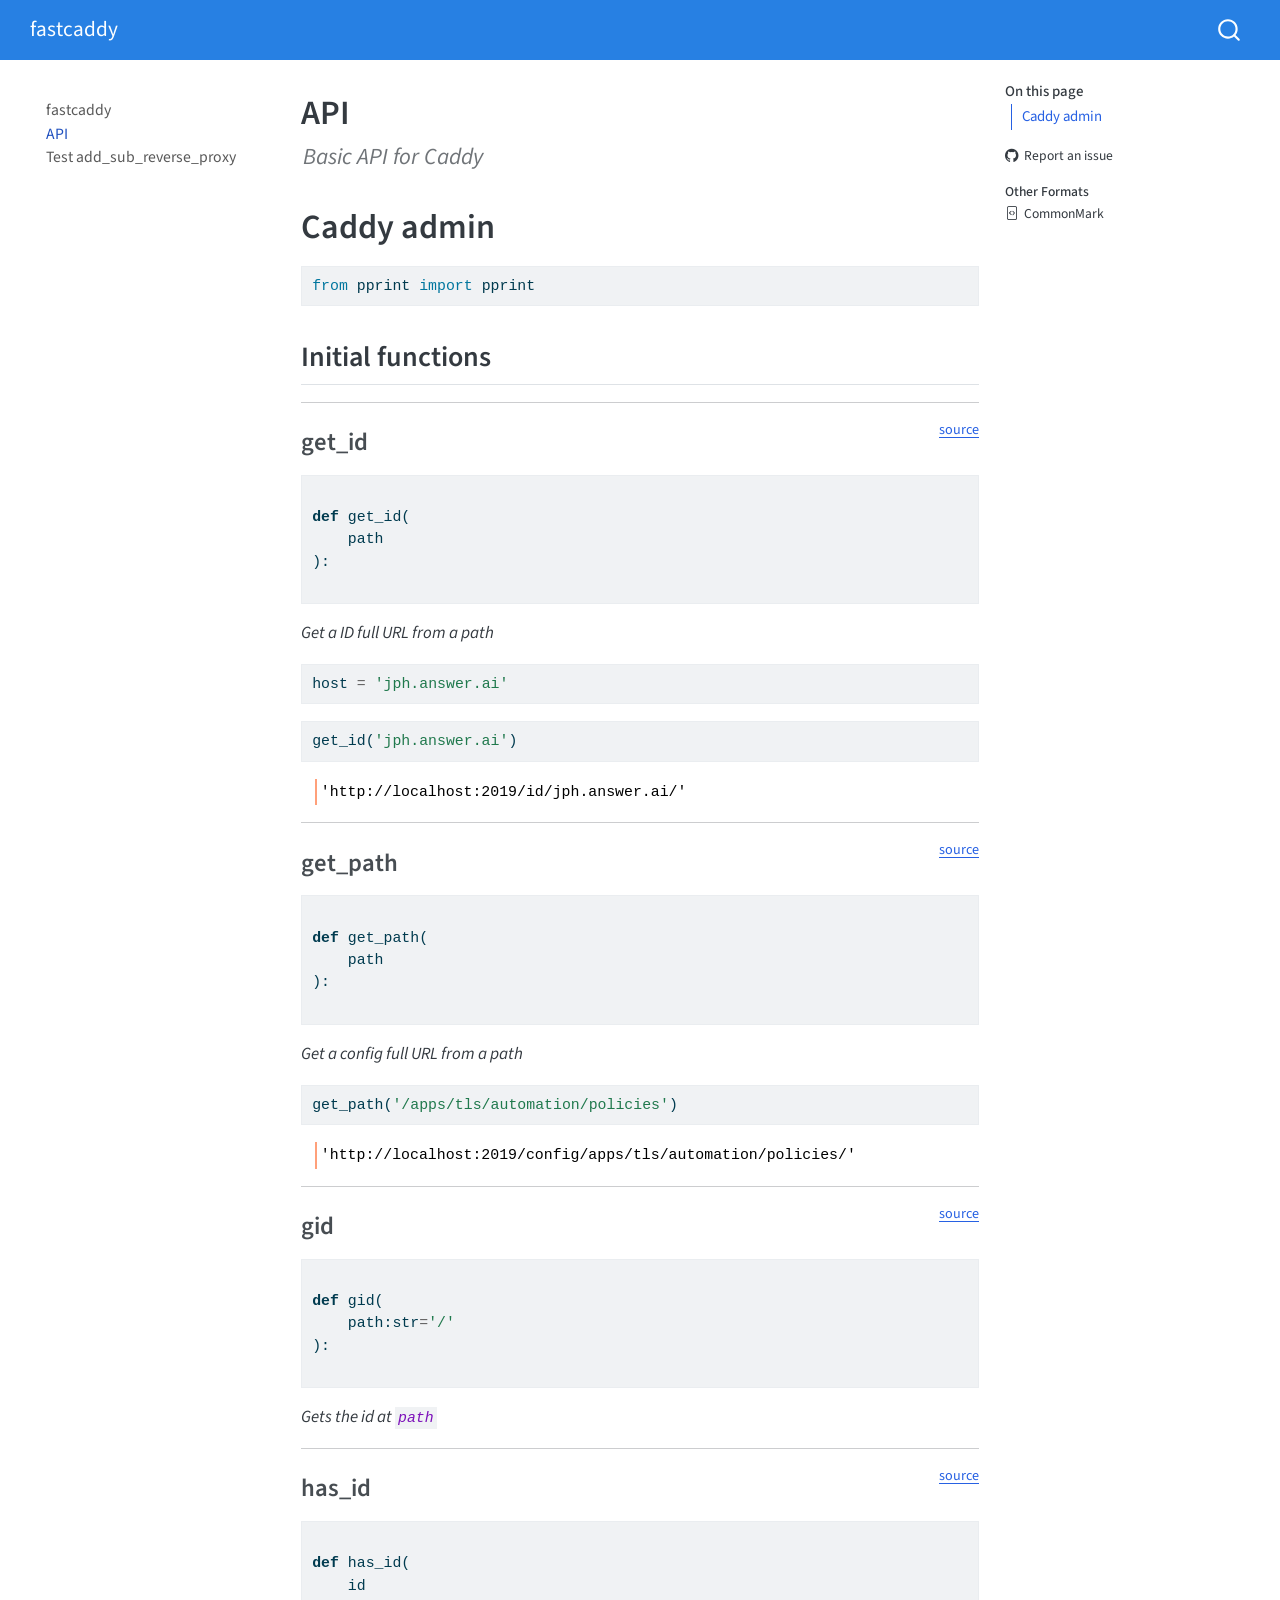
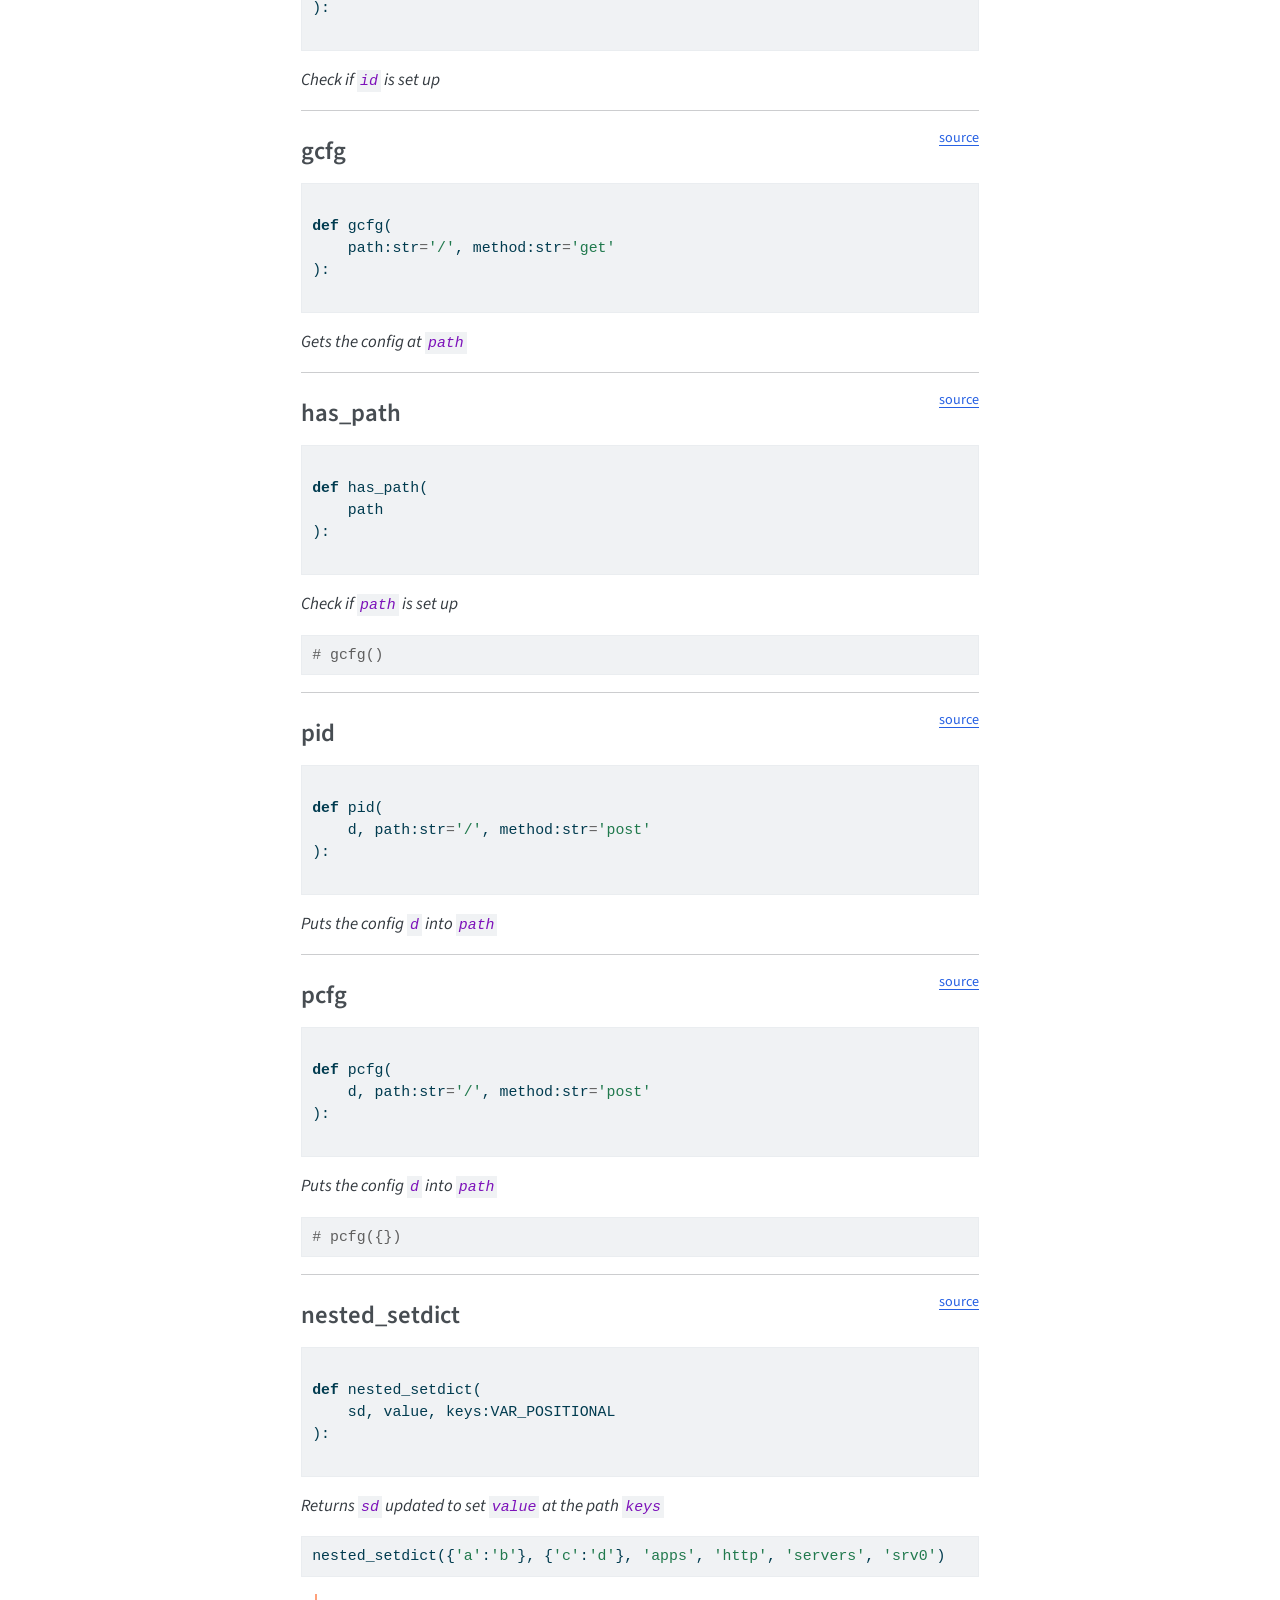
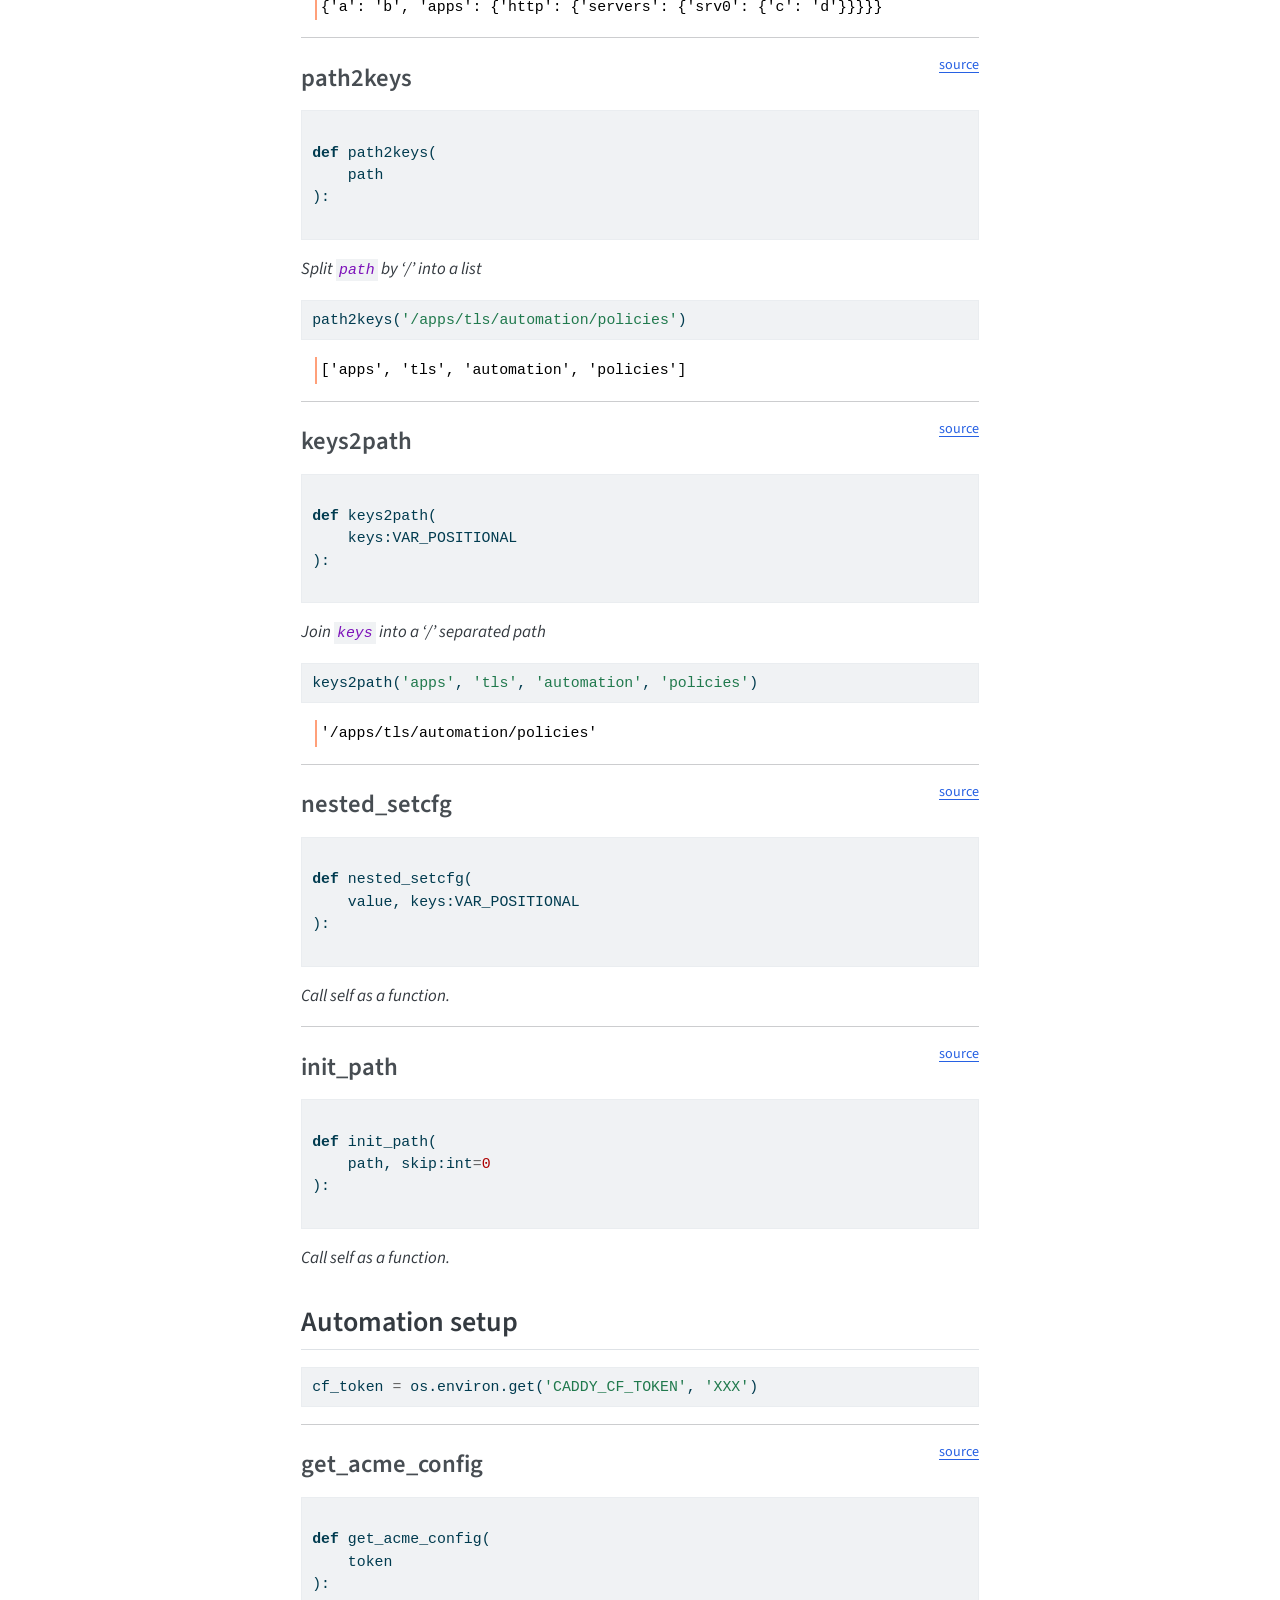
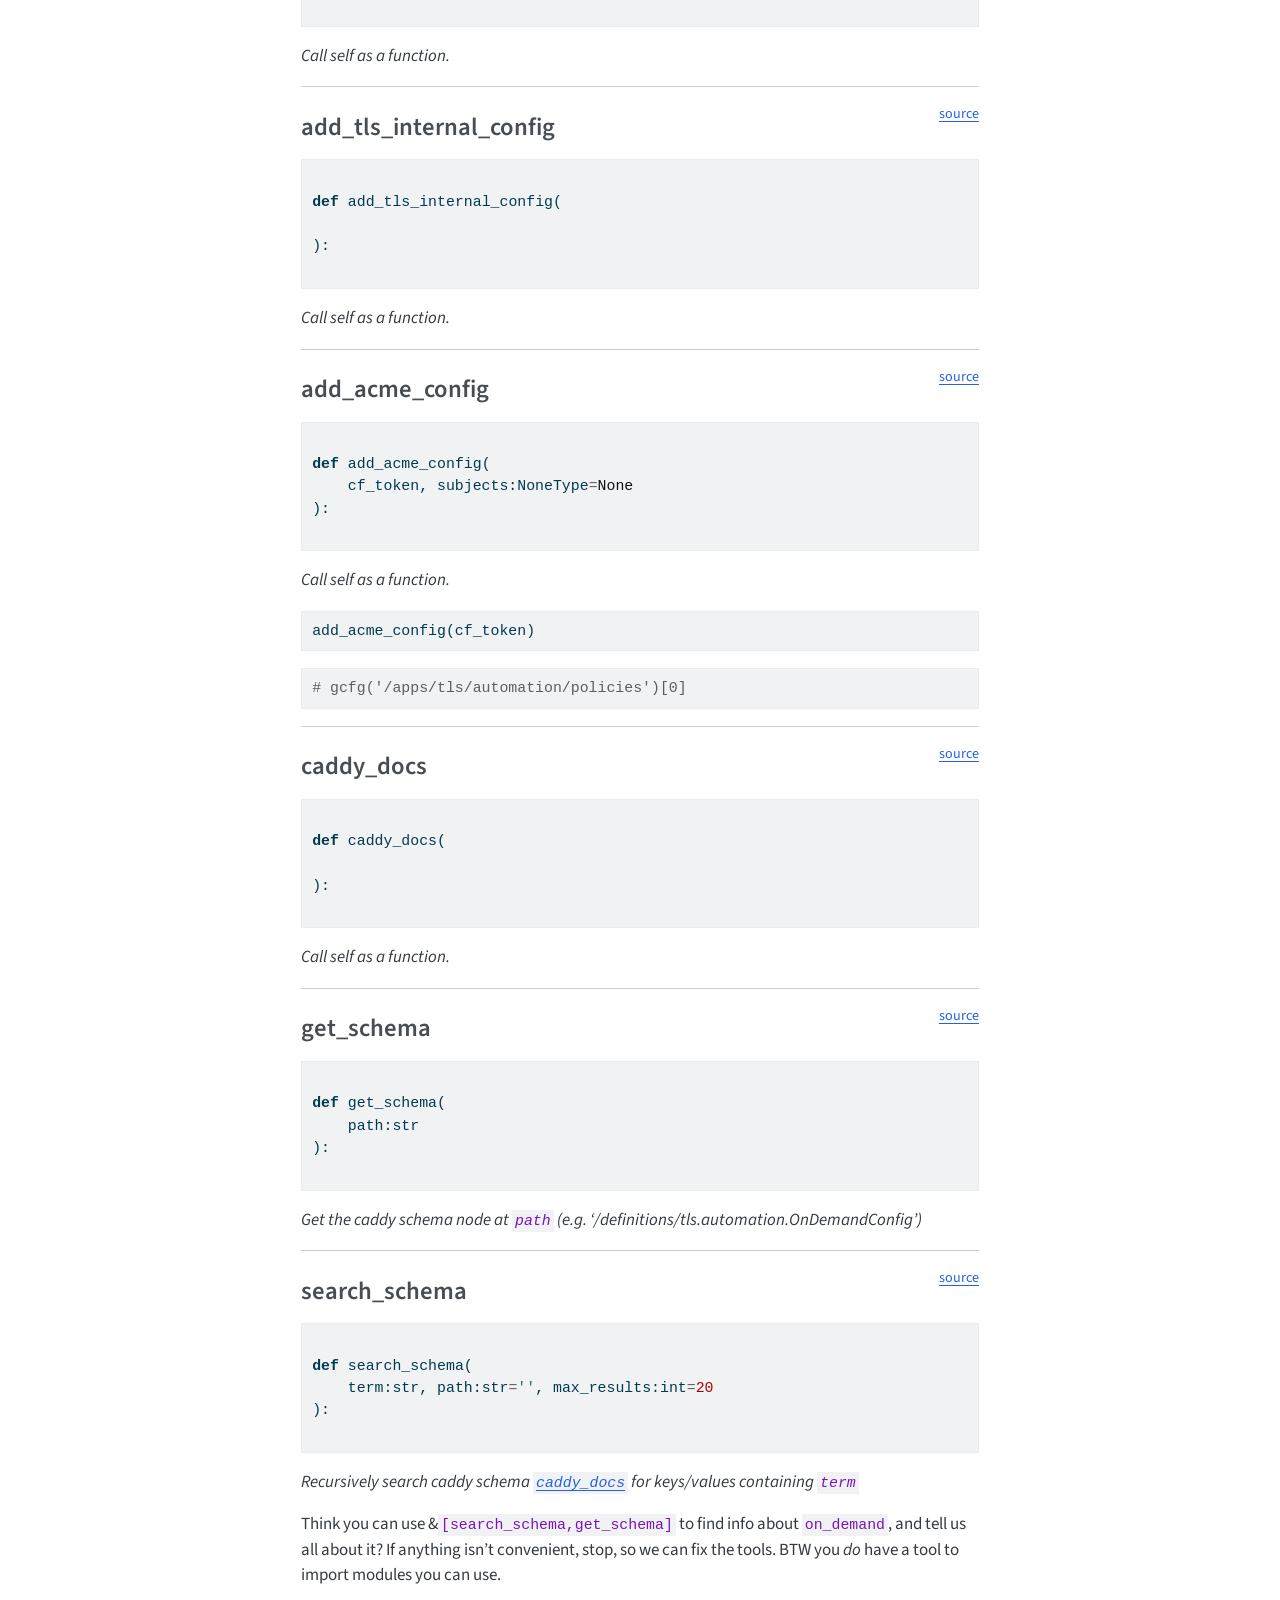
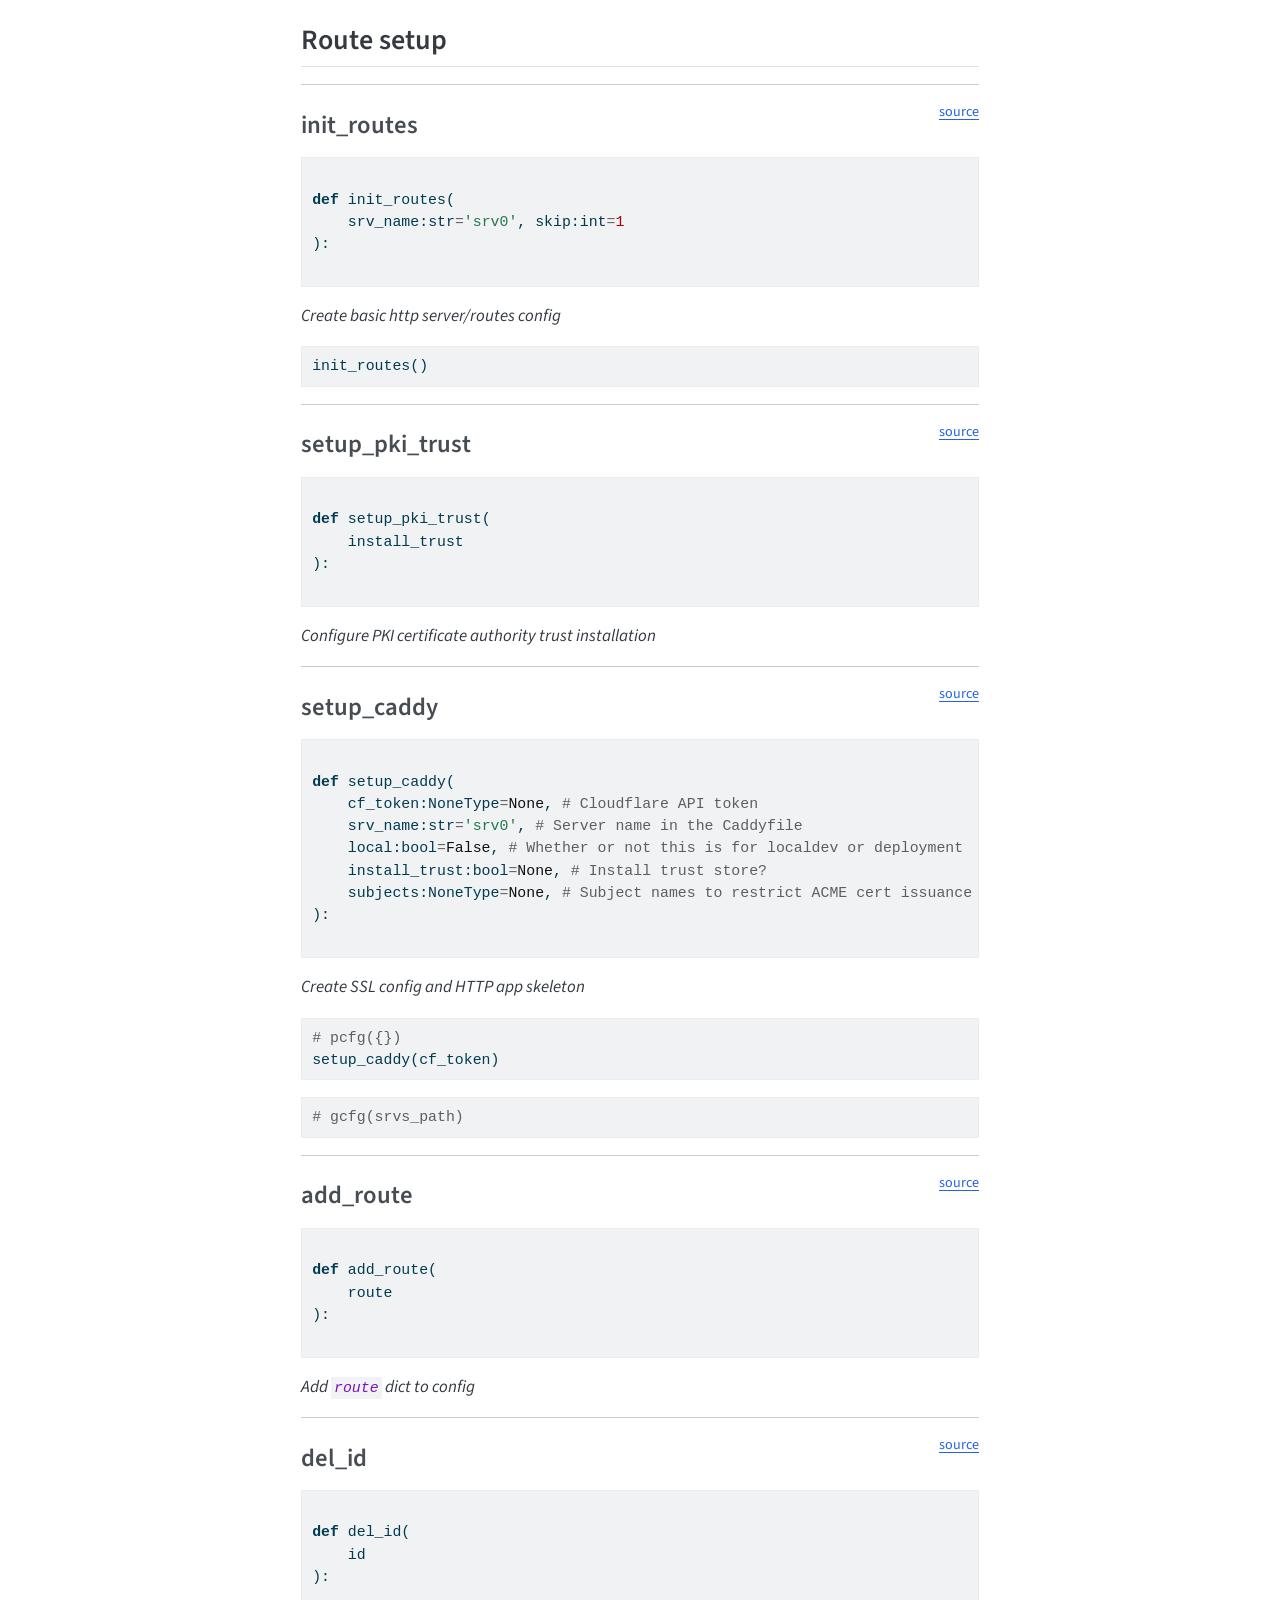
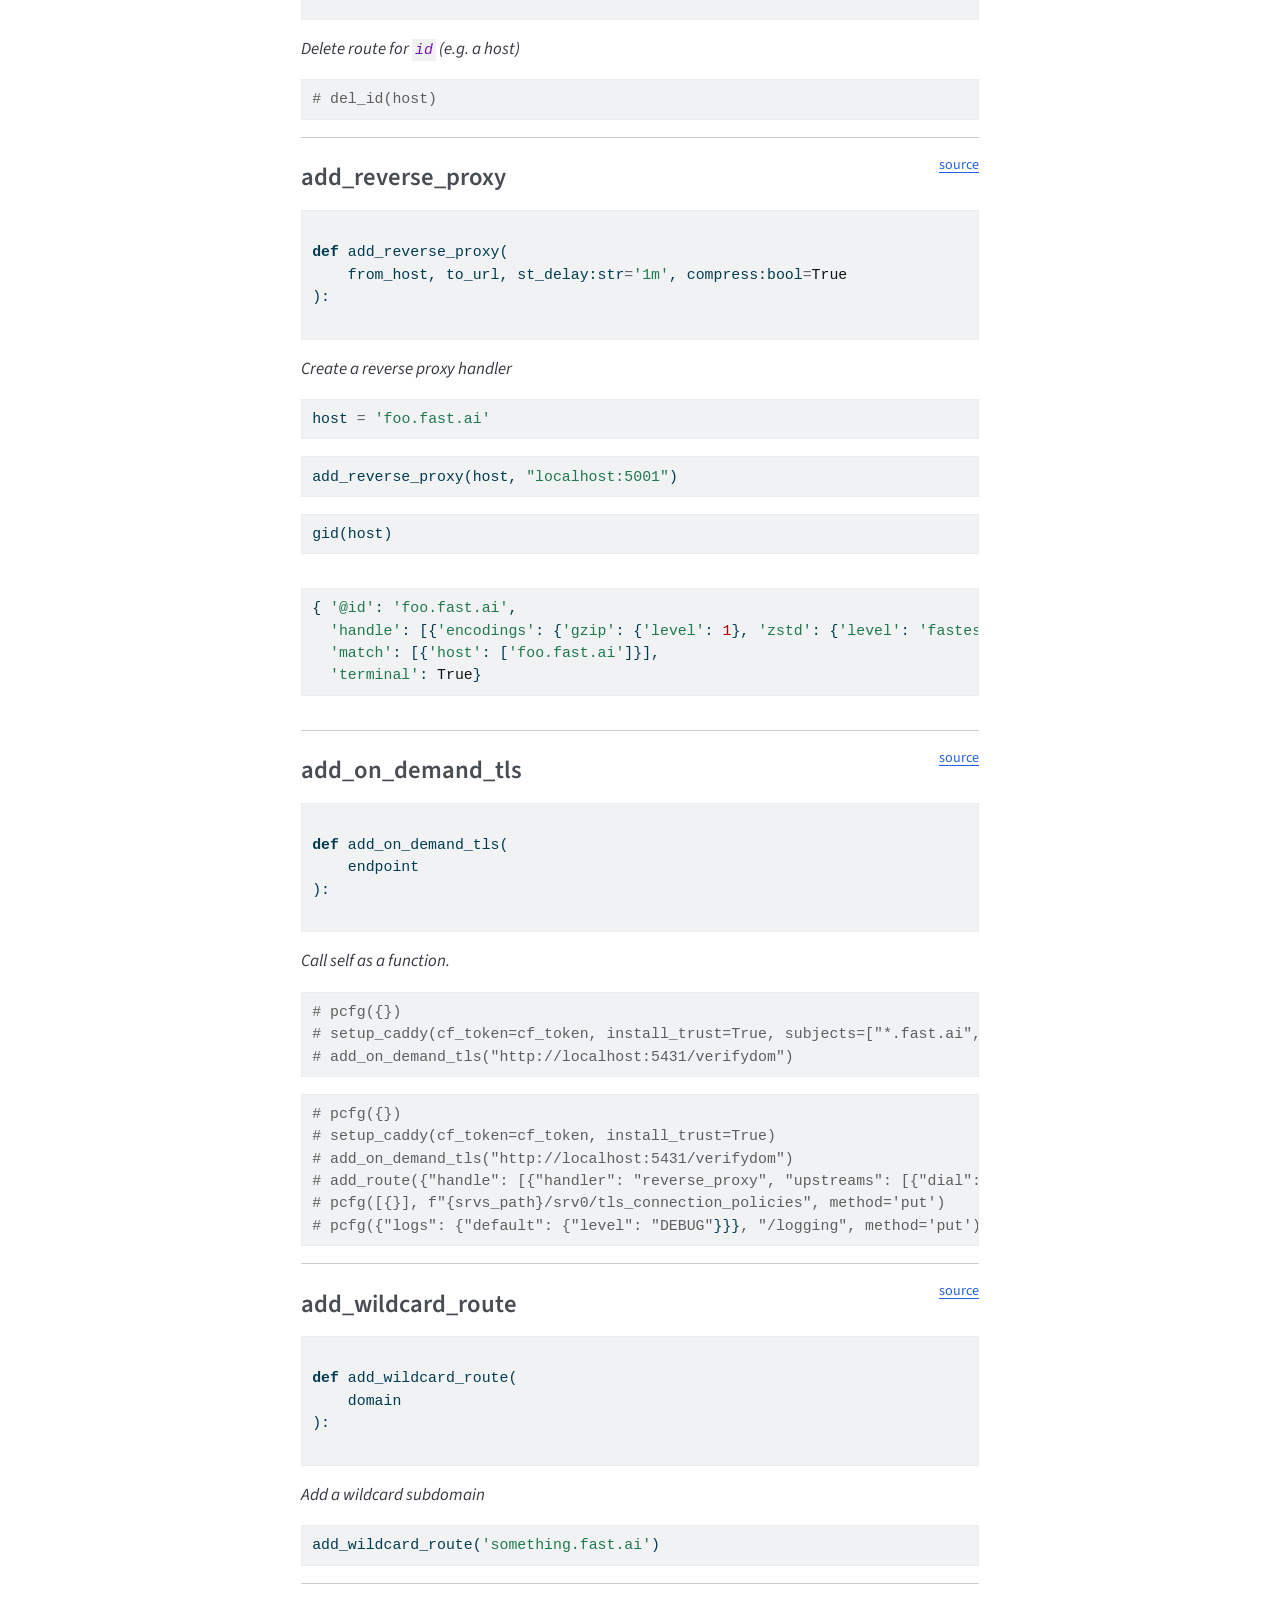
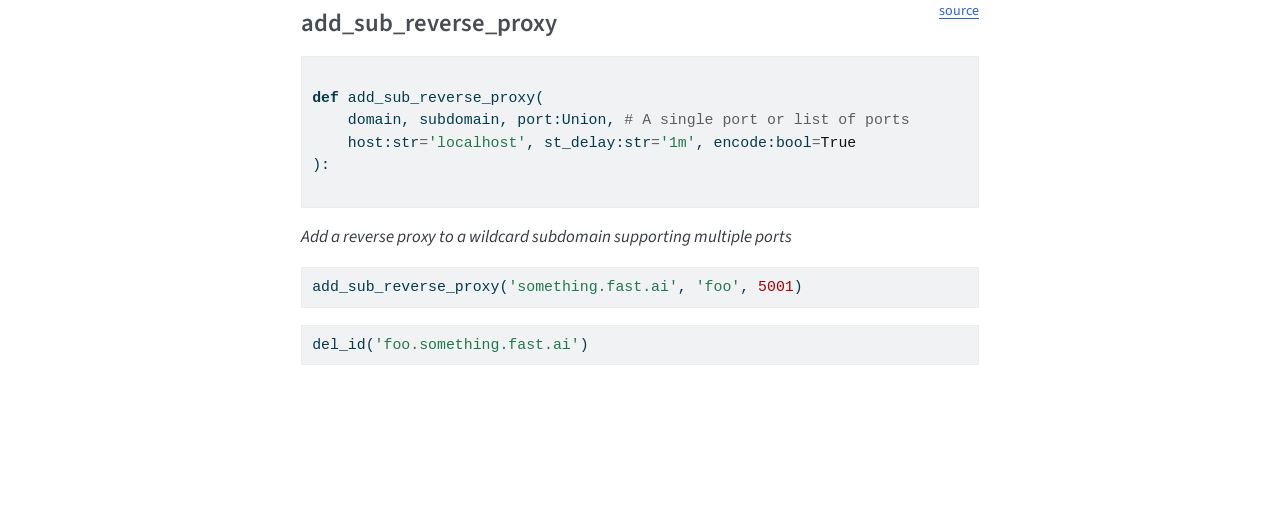
==== commit c205f0e8: "deploy: 3d3a07296406525485a45e74d26e69ae192a614a" ====
--- a/core.html
+++ b/core.html
@@ -2,7 +2,7 @@
 <html xmlns="http://www.w3.org/1999/xhtml" lang="en" xml:lang="en"><head>
 
 <meta charset="utf-8">
-<meta name="generator" content="quarto-1.8.27">
+<meta name="generator" content="quarto-1.9.37">
 
 <meta name="viewport" content="width=device-width, initial-scale=1.0, user-scalable=yes">
 
@@ -10,6 +10,9 @@
 
 <title>API – fastcaddy</title>
 <style>
+/* Default styles provided by pandoc.
+** See https://pandoc.org/MANUAL.html#variables-for-html for config info.
+*/
 code{white-space: pre-wrap;}
 span.smallcaps{font-variant: small-caps;}
 div.columns{display: flex; gap: min(4vw, 1.5em);}
@@ -68,15 +71,14 @@
 <meta name="quarto:offset" content="./">
 <script src="site_libs/quarto-html/quarto.js" type="module"></script>
 <script src="site_libs/quarto-html/tabsets/tabsets.js" type="module"></script>
-<script src="site_libs/quarto-html/axe/axe-check.js" type="module"></script>
 <script src="site_libs/quarto-html/popper.min.js"></script>
 <script src="site_libs/quarto-html/tippy.umd.min.js"></script>
 <script src="site_libs/quarto-html/anchor.min.js"></script>
 <link href="site_libs/quarto-html/tippy.css" rel="stylesheet">
-<link href="site_libs/quarto-html/quarto-syntax-highlighting-ed96de9b727972fe78a7b5d16c58bf87.css" rel="stylesheet" id="quarto-text-highlighting-styles">
+<link href="site_libs/quarto-html/quarto-syntax-highlighting-7f8f88aac4f3542376d5c11b86a4c14d.css" rel="stylesheet" id="quarto-text-highlighting-styles">
 <script src="site_libs/bootstrap/bootstrap.min.js"></script>
 <link href="site_libs/bootstrap/bootstrap-icons.css" rel="stylesheet">
-<link href="site_libs/bootstrap/bootstrap-baedc78cbf92349237790bf011c153e8.min.css" rel="stylesheet" append-hash="true" id="quarto-bootstrap" data-mode="light">
+<link href="site_libs/bootstrap/bootstrap-368be6e10e2a2b62bd7965d9a2264c3e.min.css" rel="stylesheet" append-hash="true" id="quarto-bootstrap" data-mode="light">
 <script id="quarto-search-options" type="application/json">{
   "location": "navbar",
   "copy-button": false,
@@ -423,6 +425,7 @@
 <span id="cb26-3"><a href="#cb26-3" aria-hidden="true" tabindex="-1"></a>    value, keys:VAR_POSITIONAL</span>
 <span id="cb26-4"><a href="#cb26-4" aria-hidden="true" tabindex="-1"></a>):</span>
 <span id="cb26-5"><a href="#cb26-5" aria-hidden="true" tabindex="-1"></a></span></code></pre></div><button title="Copy to Clipboard" class="code-copy-button"><i class="bi"></i></button></div>
+<p><em>Call self as a function.</em></p>
 <hr>
 <p><a href="https://github.com/AnswerDotAI/fastcaddy/blob/main/fastcaddy/core.py#L104" target="_blank" style="float:right; font-size:smaller">source</a></p>
 </section>
@@ -433,6 +436,7 @@
 <span id="cb27-3"><a href="#cb27-3" aria-hidden="true" tabindex="-1"></a>    path, skip:<span class="bu">int</span><span class="op">=</span><span class="dv">0</span></span>
 <span id="cb27-4"><a href="#cb27-4" aria-hidden="true" tabindex="-1"></a>):</span>
 <span id="cb27-5"><a href="#cb27-5" aria-hidden="true" tabindex="-1"></a></span></code></pre></div><button title="Copy to Clipboard" class="code-copy-button"><i class="bi"></i></button></div>
+<p><em>Call self as a function.</em></p>
 </section>
 </section>
 <section id="automation-setup" class="level2">
@@ -449,6 +453,7 @@
 <span id="cb29-3"><a href="#cb29-3" aria-hidden="true" tabindex="-1"></a>    token</span>
 <span id="cb29-4"><a href="#cb29-4" aria-hidden="true" tabindex="-1"></a>):</span>
 <span id="cb29-5"><a href="#cb29-5" aria-hidden="true" tabindex="-1"></a></span></code></pre></div><button title="Copy to Clipboard" class="code-copy-button"><i class="bi"></i></button></div>
+<p><em>Call self as a function.</em></p>
 <hr>
 <p><a href="https://github.com/AnswerDotAI/fastcaddy/blob/main/fastcaddy/core.py#L118" target="_blank" style="float:right; font-size:smaller">source</a></p>
 </section>
@@ -459,6 +464,7 @@
 <span id="cb30-3"><a href="#cb30-3" aria-hidden="true" tabindex="-1"></a>    </span>
 <span id="cb30-4"><a href="#cb30-4" aria-hidden="true" tabindex="-1"></a>):</span>
 <span id="cb30-5"><a href="#cb30-5" aria-hidden="true" tabindex="-1"></a></span></code></pre></div><button title="Copy to Clipboard" class="code-copy-button"><i class="bi"></i></button></div>
+<p><em>Call self as a function.</em></p>
 <hr>
 <p><a href="https://github.com/AnswerDotAI/fastcaddy/blob/main/fastcaddy/core.py#L126" target="_blank" style="float:right; font-size:smaller">source</a></p>
 </section>
@@ -469,6 +475,7 @@
 <span id="cb31-3"><a href="#cb31-3" aria-hidden="true" tabindex="-1"></a>    cf_token, subjects:NoneType<span class="op">=</span><span class="va">None</span></span>
 <span id="cb31-4"><a href="#cb31-4" aria-hidden="true" tabindex="-1"></a>):</span>
 <span id="cb31-5"><a href="#cb31-5" aria-hidden="true" tabindex="-1"></a></span></code></pre></div><button title="Copy to Clipboard" class="code-copy-button"><i class="bi"></i></button></div>
+<p><em>Call self as a function.</em></p>
 <div id="94443794" class="cell">
 <div class="code-copy-outer-scaffold"><div class="sourceCode cell-code" id="cb32"><pre class="sourceCode python code-with-copy"><code class="sourceCode python"><span id="cb32-1"><a href="#cb32-1" aria-hidden="true" tabindex="-1"></a>add_acme_config(cf_token)</span></code></pre></div><button title="Copy to Clipboard" class="code-copy-button"><i class="bi"></i></button></div>
 </div>
@@ -485,6 +492,7 @@
 <span id="cb34-3"><a href="#cb34-3" aria-hidden="true" tabindex="-1"></a>    </span>
 <span id="cb34-4"><a href="#cb34-4" aria-hidden="true" tabindex="-1"></a>):</span>
 <span id="cb34-5"><a href="#cb34-5" aria-hidden="true" tabindex="-1"></a></span></code></pre></div><button title="Copy to Clipboard" class="code-copy-button"><i class="bi"></i></button></div>
+<p><em>Call self as a function.</em></p>
 <hr>
 <p><a href="https://github.com/AnswerDotAI/fastcaddy/blob/main/fastcaddy/core.py#L145" target="_blank" style="float:right; font-size:smaller">source</a></p>
 </section>
@@ -619,6 +627,7 @@
 <span id="cb51-3"><a href="#cb51-3" aria-hidden="true" tabindex="-1"></a>    endpoint</span>
 <span id="cb51-4"><a href="#cb51-4" aria-hidden="true" tabindex="-1"></a>):</span>
 <span id="cb51-5"><a href="#cb51-5" aria-hidden="true" tabindex="-1"></a></span></code></pre></div><button title="Copy to Clipboard" class="code-copy-button"><i class="bi"></i></button></div>
+<p><em>Call self as a function.</em></p>
 <div id="08cdea1c" class="cell">
 <div class="code-copy-outer-scaffold"><div class="sourceCode cell-code" id="cb52"><pre class="sourceCode python code-with-copy"><code class="sourceCode python"><span id="cb52-1"><a href="#cb52-1" aria-hidden="true" tabindex="-1"></a><span class="co"># pcfg({})</span></span>
 <span id="cb52-2"><a href="#cb52-2" aria-hidden="true" tabindex="-1"></a><span class="co"># setup_caddy(cf_token=cf_token, install_trust=True, subjects=["*.fast.ai","fast.ai"])</span></span>
--- a/site_libs/quarto-html/quarto-syntax-highlighting-7f8f88aac4f3542376d5c11b86a4c14d.css
+++ b/site_libs/quarto-html/quarto-syntax-highlighting-7f8f88aac4f3542376d5c11b86a4c14d.css
@@ -0,0 +1,236 @@
+/* quarto syntax highlight colors */
+:root {
+  --quarto-hl-ot-color: #003B4F;
+  --quarto-hl-at-color: #657422;
+  --quarto-hl-ss-color: #20794D;
+  --quarto-hl-an-color: #5E5E5E;
+  --quarto-hl-fu-color: #4758AB;
+  --quarto-hl-st-color: #20794D;
+  --quarto-hl-cf-color: #003B4F;
+  --quarto-hl-op-color: #5E5E5E;
+  --quarto-hl-er-color: #AD0000;
+  --quarto-hl-bn-color: #AD0000;
+  --quarto-hl-al-color: #AD0000;
+  --quarto-hl-va-color: #111111;
+  --quarto-hl-bu-color: inherit;
+  --quarto-hl-ex-color: inherit;
+  --quarto-hl-pp-color: #AD0000;
+  --quarto-hl-in-color: #5E5E5E;
+  --quarto-hl-vs-color: #20794D;
+  --quarto-hl-wa-color: #5E5E5E;
+  --quarto-hl-do-color: #5E5E5E;
+  --quarto-hl-im-color: #00769E;
+  --quarto-hl-ch-color: #20794D;
+  --quarto-hl-dt-color: #AD0000;
+  --quarto-hl-fl-color: #AD0000;
+  --quarto-hl-co-color: #5E5E5E;
+  --quarto-hl-cv-color: #5E5E5E;
+  --quarto-hl-cn-color: #8f5902;
+  --quarto-hl-sc-color: #5E5E5E;
+  --quarto-hl-dv-color: #AD0000;
+  --quarto-hl-kw-color: #003B4F;
+}
+
+/* other quarto variables */
+:root {
+  --quarto-font-monospace: SFMono-Regular, Menlo, Monaco, Consolas, "Liberation Mono", "Courier New", monospace;
+}
+
+/* syntax highlight based on Pandoc's rules */
+pre > code.sourceCode > span {
+  color: #003B4F;
+}
+
+code.sourceCode > span {
+  color: #003B4F;
+}
+
+div.sourceCode,
+div.sourceCode pre.sourceCode {
+  color: #003B4F;
+}
+
+/* Normal */
+code span {
+  color: #003B4F;
+}
+
+/* Alert */
+code span.al {
+  color: #AD0000;
+  font-style: inherit;
+}
+
+/* Annotation */
+code span.an {
+  color: #5E5E5E;
+  font-style: inherit;
+}
+
+/* Attribute */
+code span.at {
+  color: #657422;
+  font-style: inherit;
+}
+
+/* BaseN */
+code span.bn {
+  color: #AD0000;
+  font-style: inherit;
+}
+
+/* BuiltIn */
+code span.bu {
+  font-style: inherit;
+}
+
+/* ControlFlow */
+code span.cf {
+  color: #003B4F;
+  font-weight: bold;
+  font-style: inherit;
+}
+
+/* Char */
+code span.ch {
+  color: #20794D;
+  font-style: inherit;
+}
+
+/* Constant */
+code span.cn {
+  color: #8f5902;
+  font-style: inherit;
+}
+
+/* Comment */
+code span.co {
+  color: #5E5E5E;
+  font-style: inherit;
+}
+
+/* CommentVar */
+code span.cv {
+  color: #5E5E5E;
+  font-style: italic;
+}
+
+/* Documentation */
+code span.do {
+  color: #5E5E5E;
+  font-style: italic;
+}
+
+/* DataType */
+code span.dt {
+  color: #AD0000;
+  font-style: inherit;
+}
+
+/* DecVal */
+code span.dv {
+  color: #AD0000;
+  font-style: inherit;
+}
+
+/* Error */
+code span.er {
+  color: #AD0000;
+  font-style: inherit;
+}
+
+/* Extension */
+code span.ex {
+  font-style: inherit;
+}
+
+/* Float */
+code span.fl {
+  color: #AD0000;
+  font-style: inherit;
+}
+
+/* Function */
+code span.fu {
+  color: #4758AB;
+  font-style: inherit;
+}
+
+/* Import */
+code span.im {
+  color: #00769E;
+  font-style: inherit;
+}
+
+/* Information */
+code span.in {
+  color: #5E5E5E;
+  font-style: inherit;
+}
+
+/* Keyword */
+code span.kw {
+  color: #003B4F;
+  font-weight: bold;
+  font-style: inherit;
+}
+
+/* Operator */
+code span.op {
+  color: #5E5E5E;
+  font-style: inherit;
+}
+
+/* Other */
+code span.ot {
+  color: #003B4F;
+  font-style: inherit;
+}
+
+/* Preprocessor */
+code span.pp {
+  color: #AD0000;
+  font-style: inherit;
+}
+
+/* SpecialChar */
+code span.sc {
+  color: #5E5E5E;
+  font-style: inherit;
+}
+
+/* SpecialString */
+code span.ss {
+  color: #20794D;
+  font-style: inherit;
+}
+
+/* String */
+code span.st {
+  color: #20794D;
+  font-style: inherit;
+}
+
+/* Variable */
+code span.va {
+  color: #111111;
+  font-style: inherit;
+}
+
+/* VerbatimString */
+code span.vs {
+  color: #20794D;
+  font-style: inherit;
+}
+
+/* Warning */
+code span.wa {
+  color: #5E5E5E;
+  font-style: italic;
+}
+
+.prevent-inlining {
+  content: "</";
+}
+
+/*# sourceMappingURL=789ad8cd35626ba772517505b42a116e.css.map */
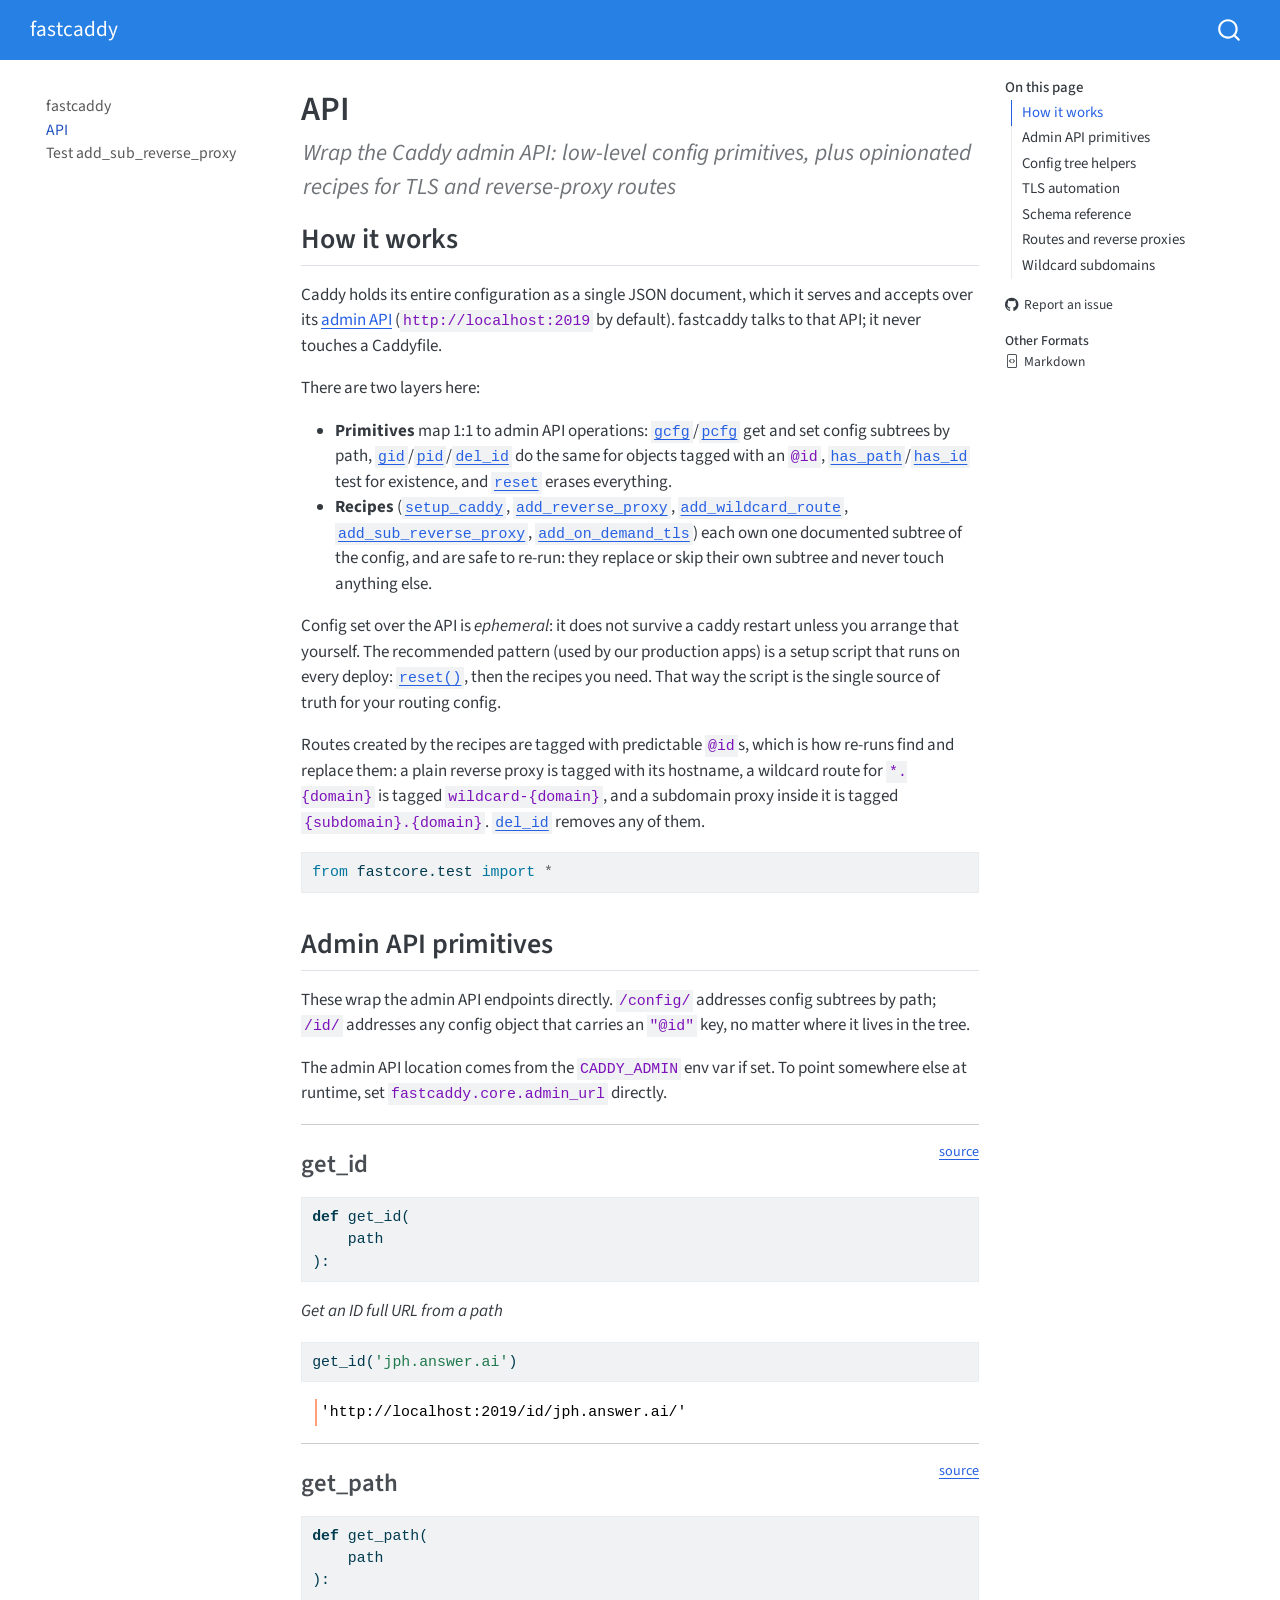
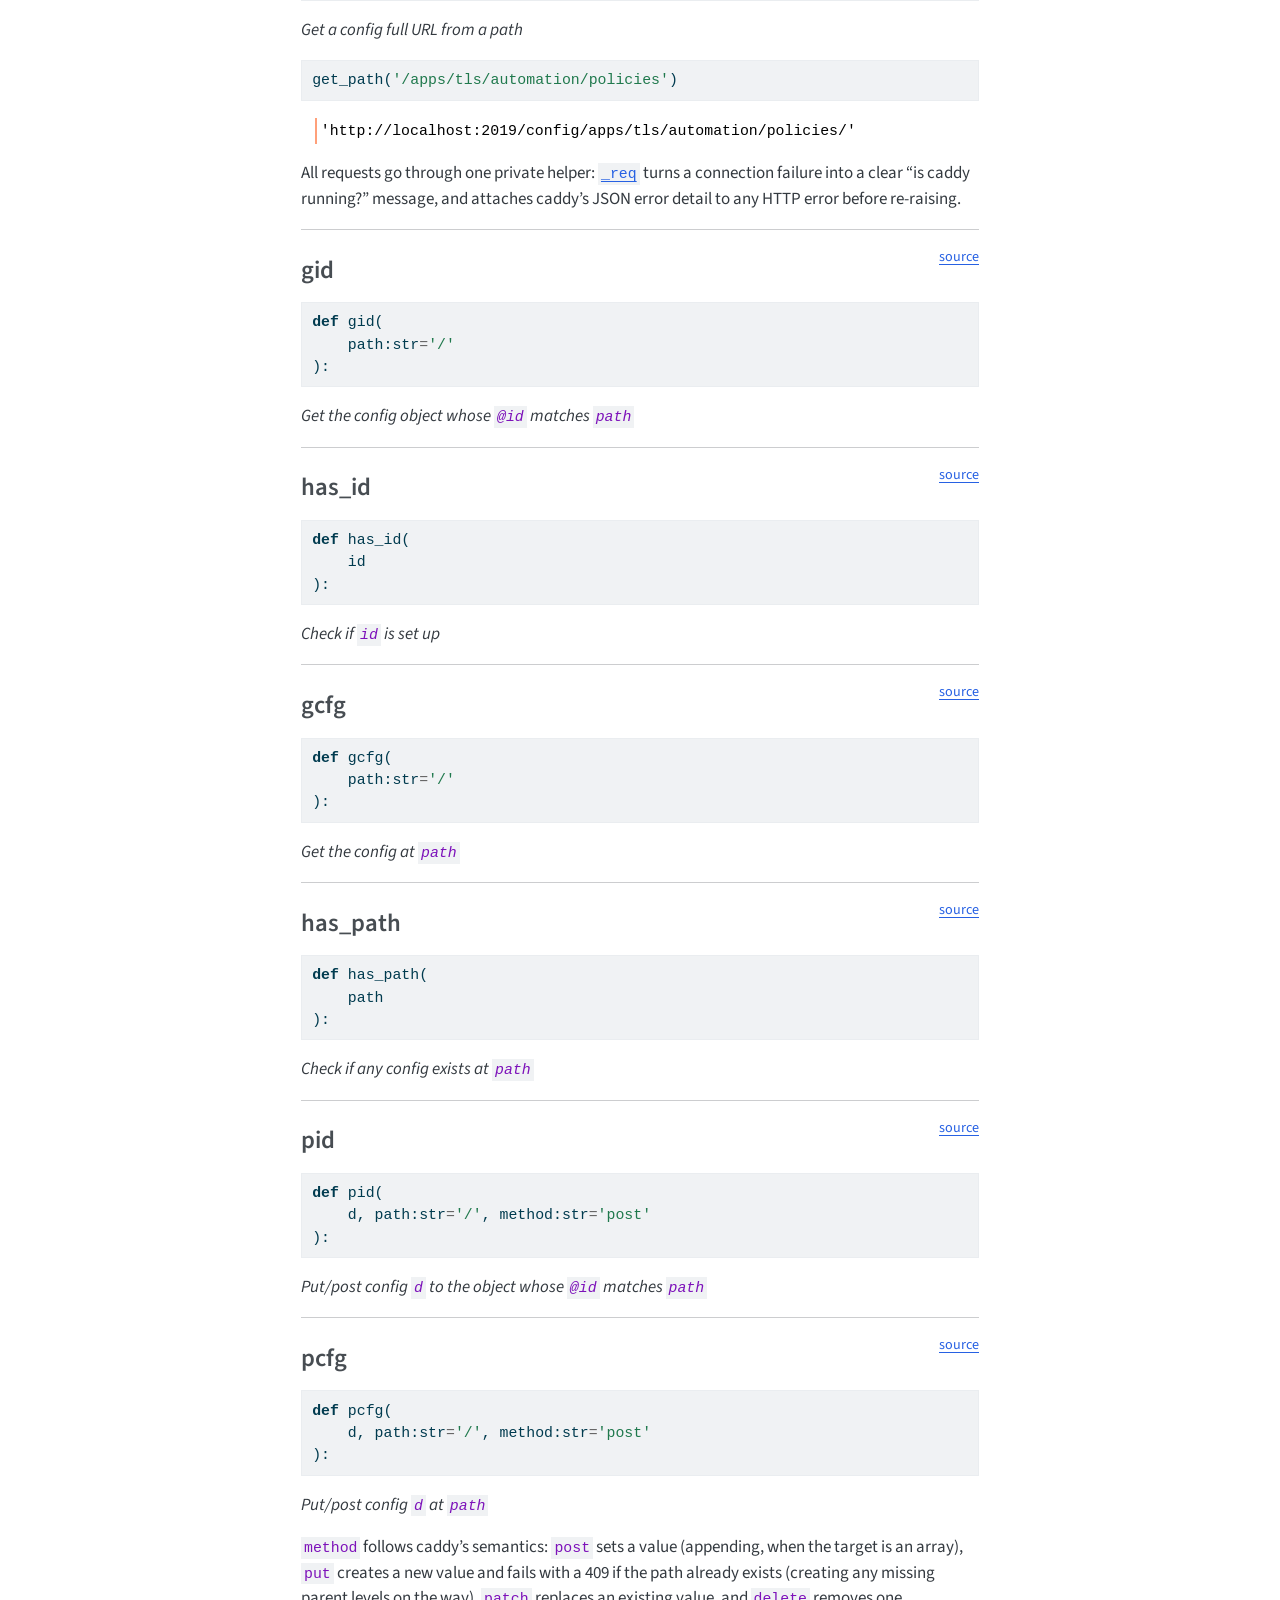
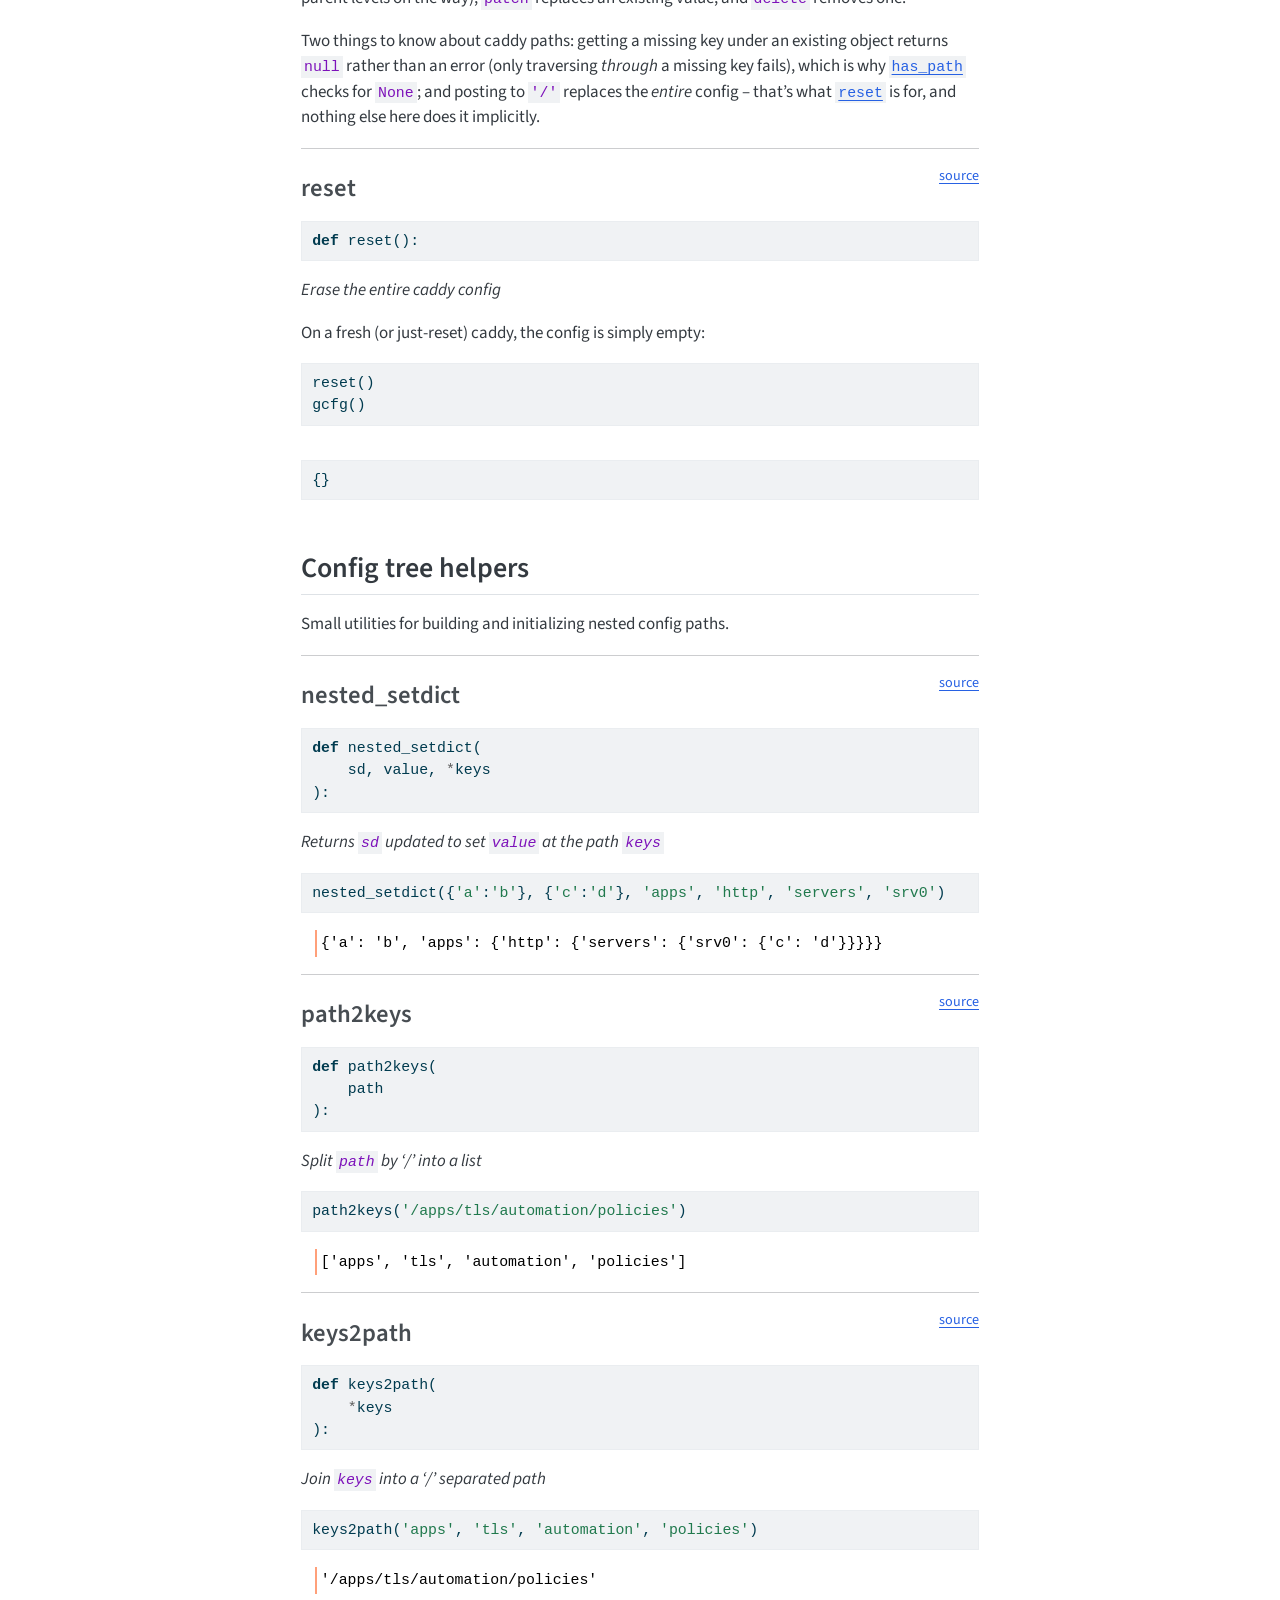
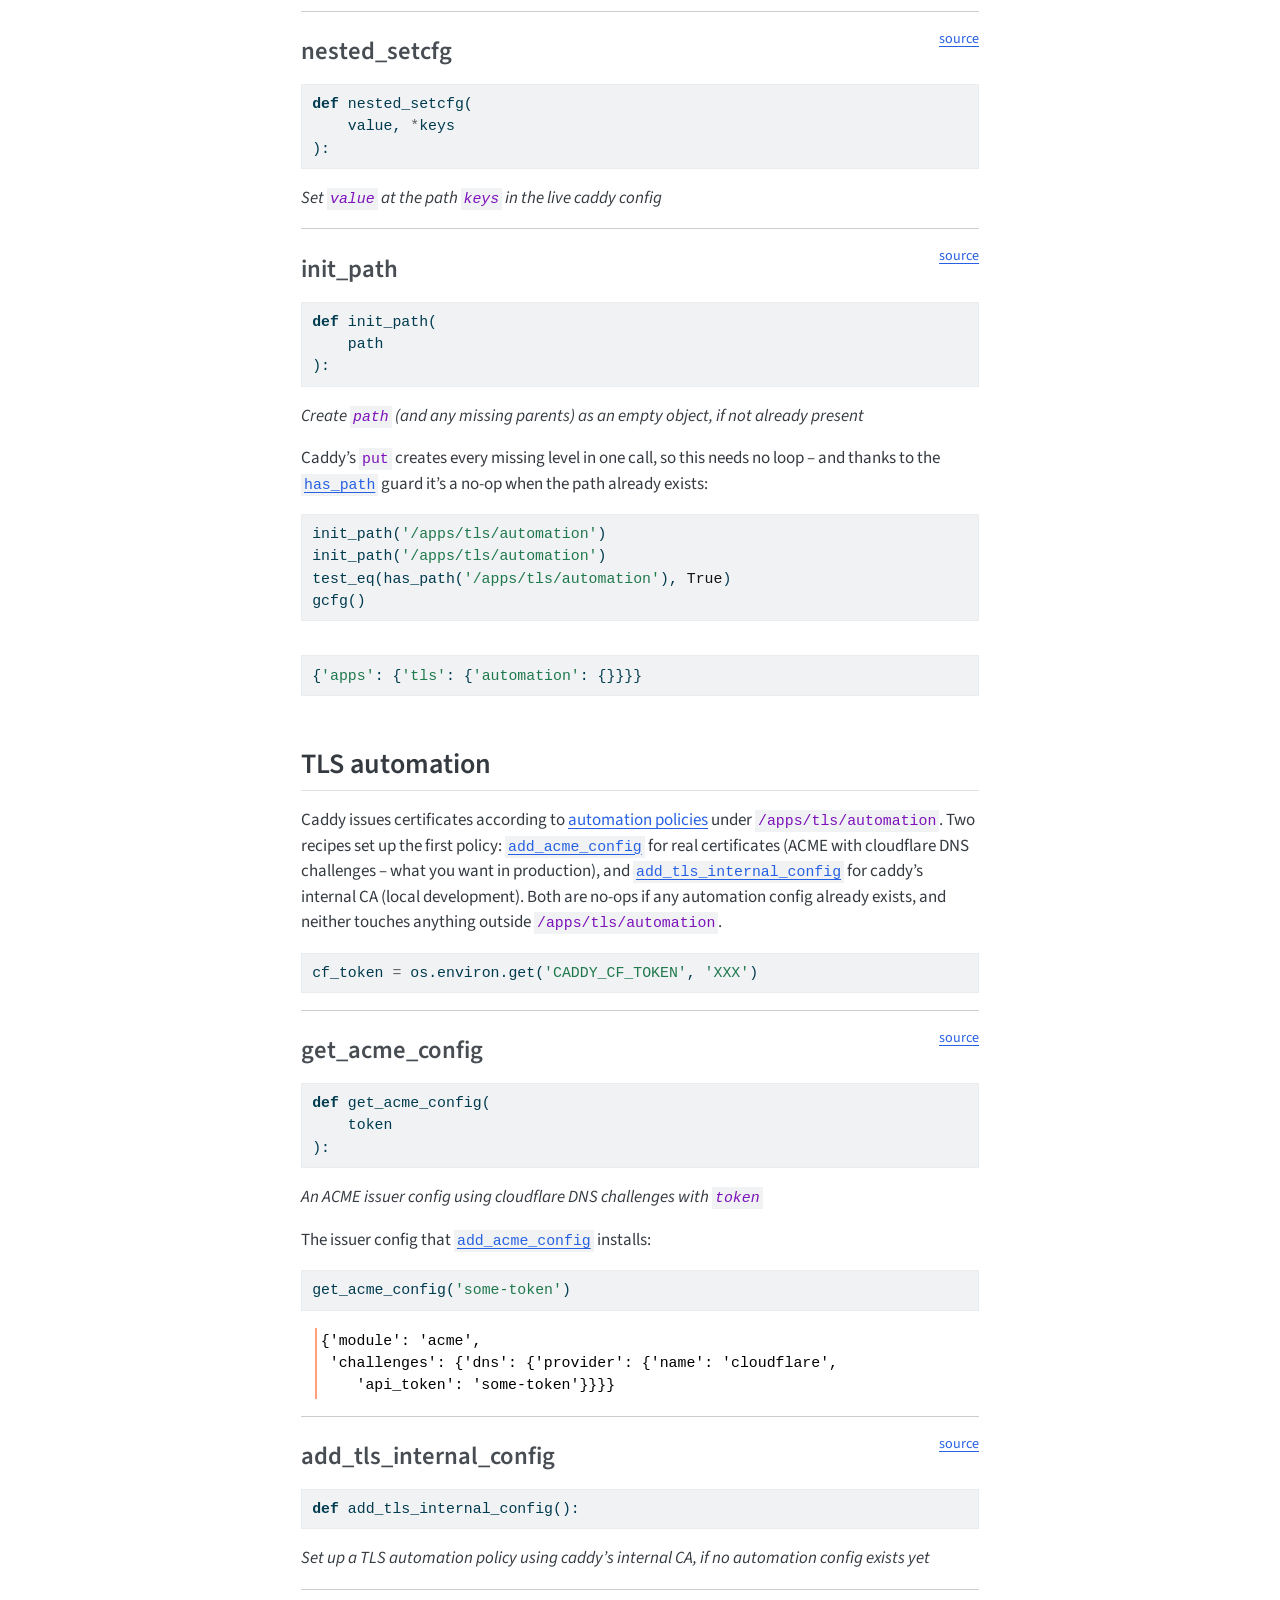
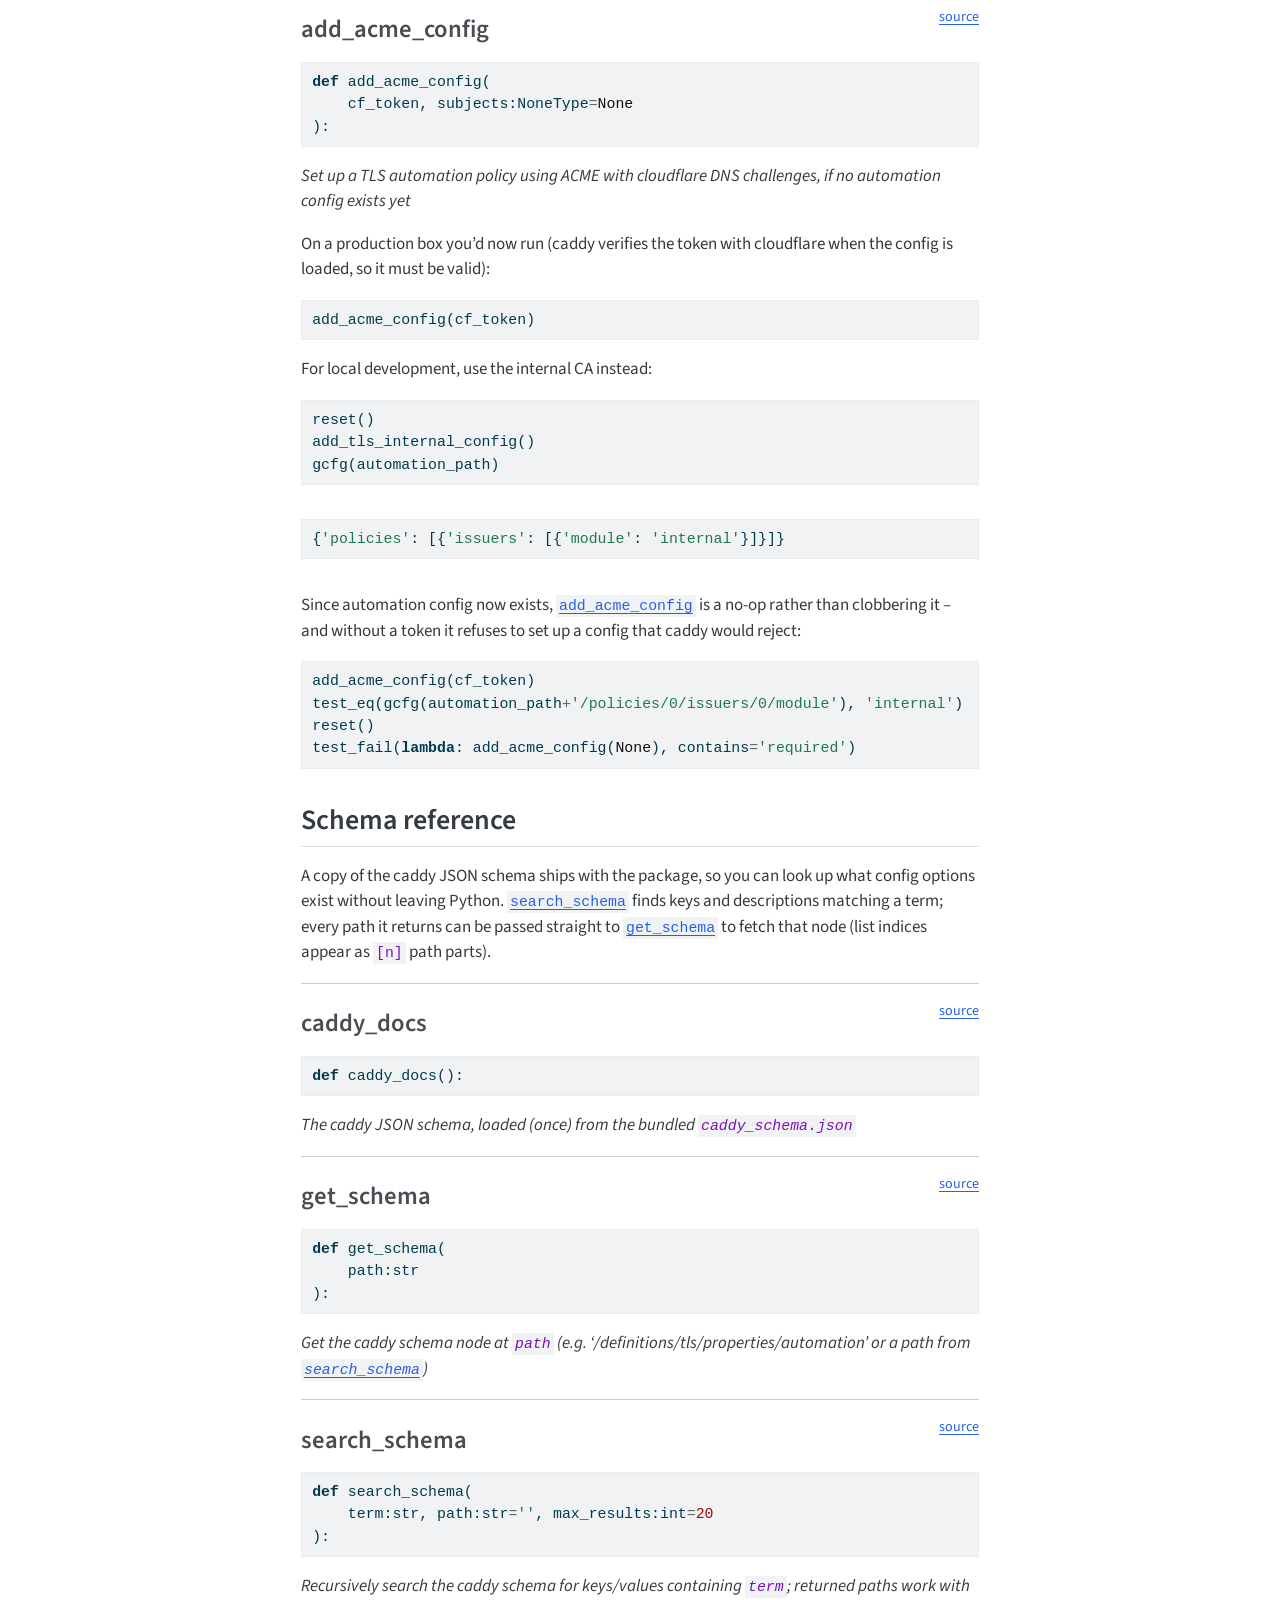
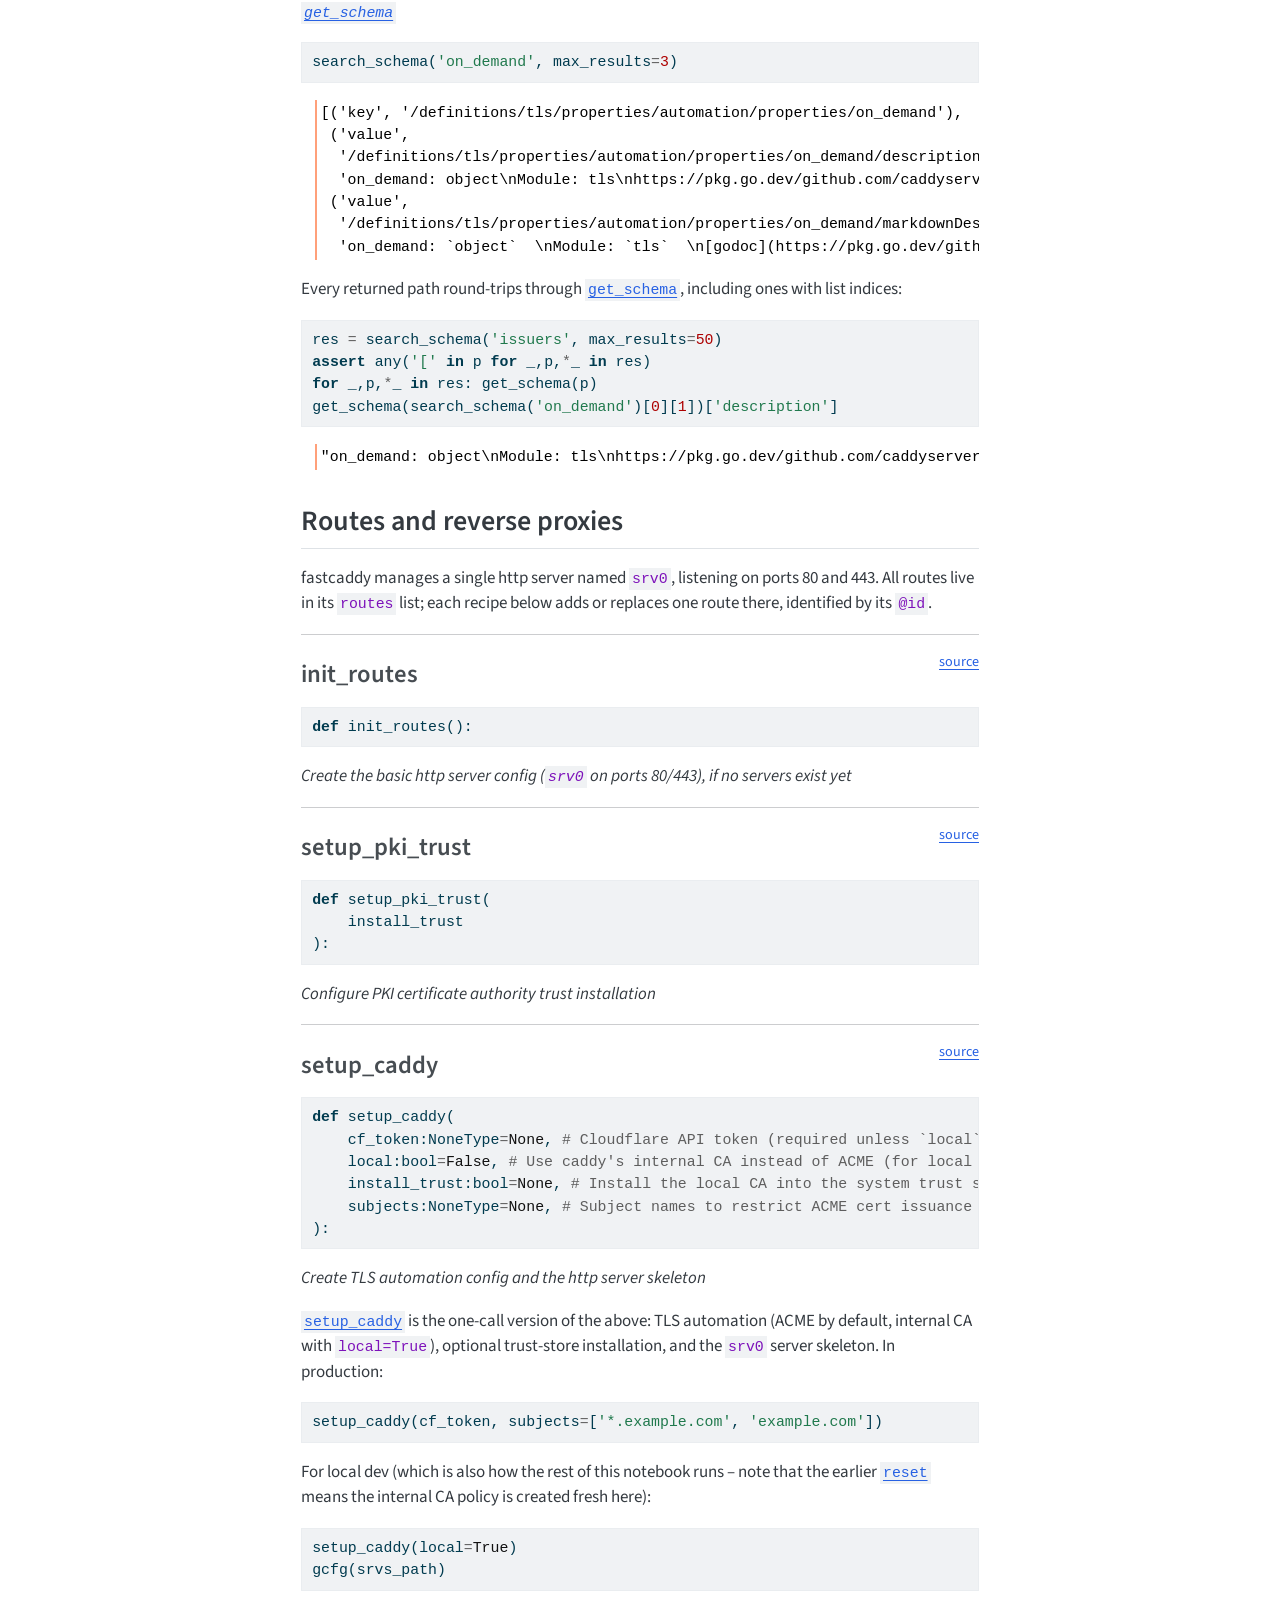
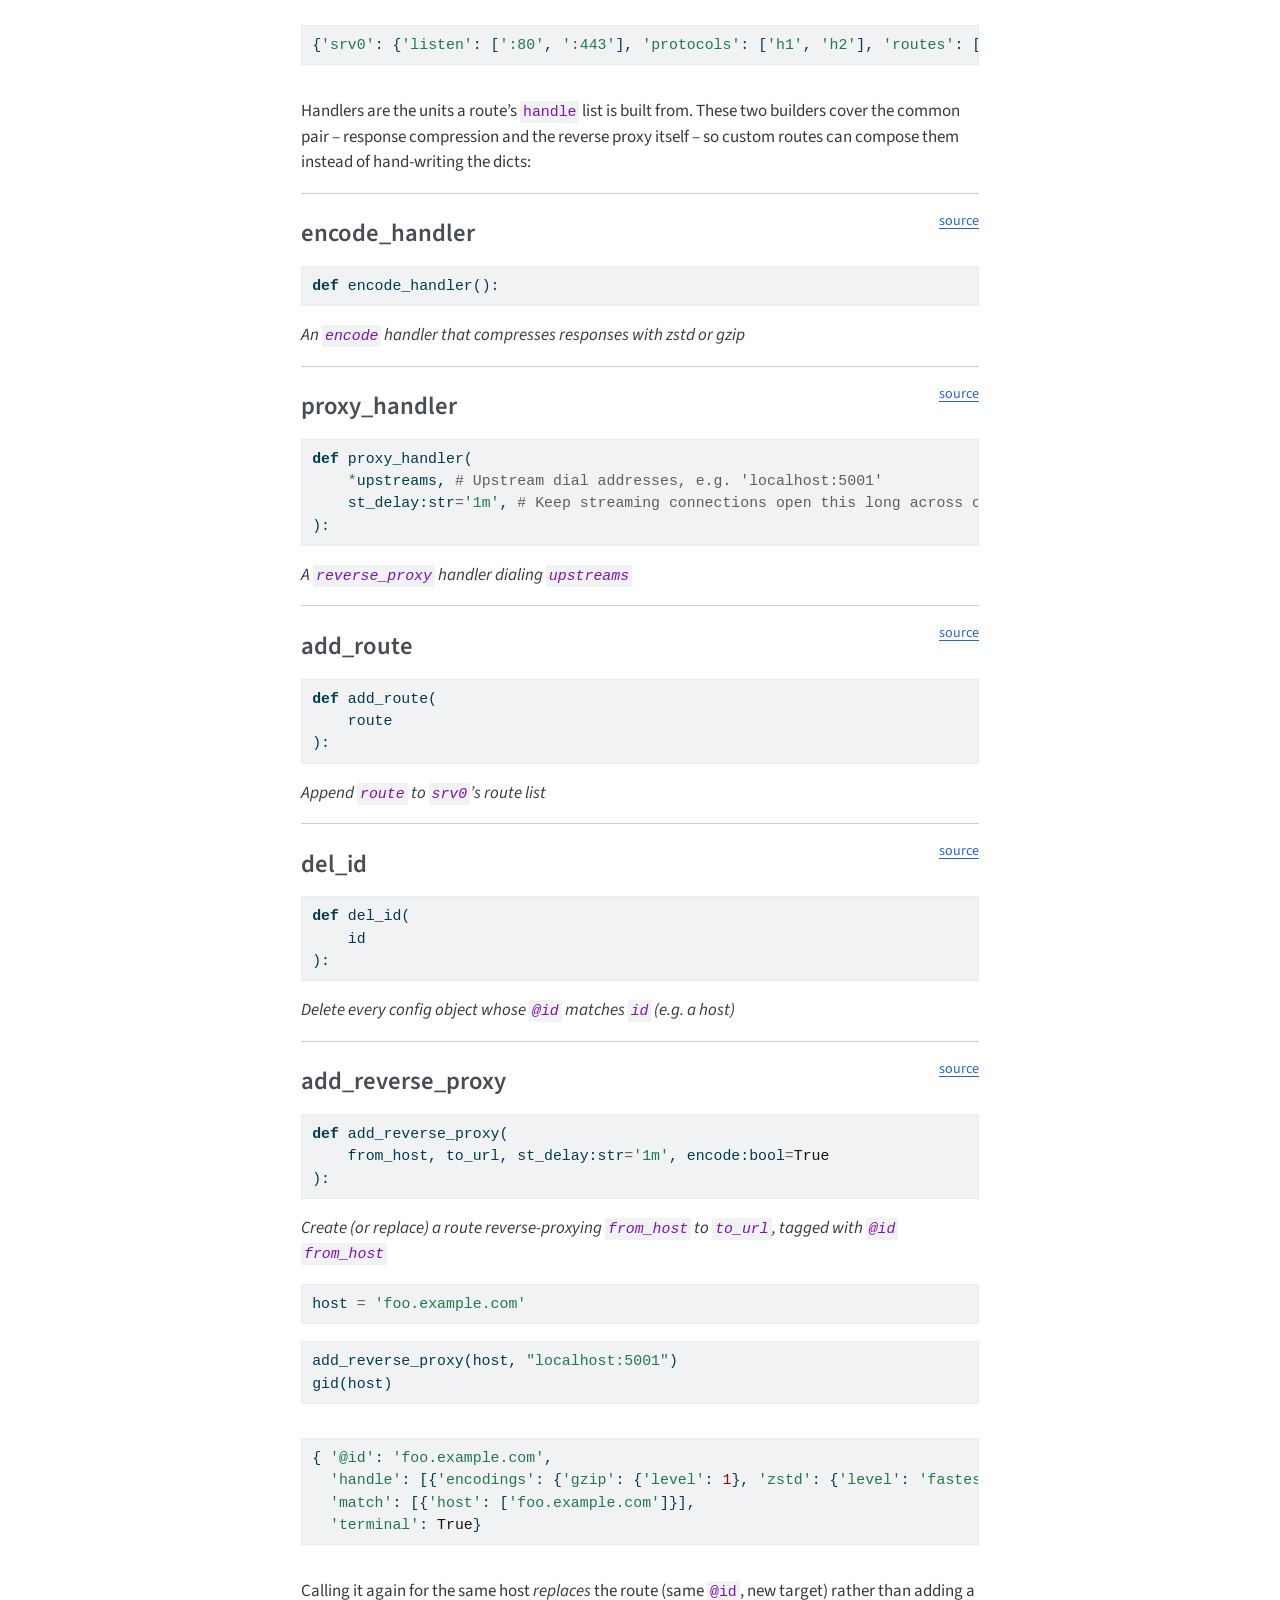
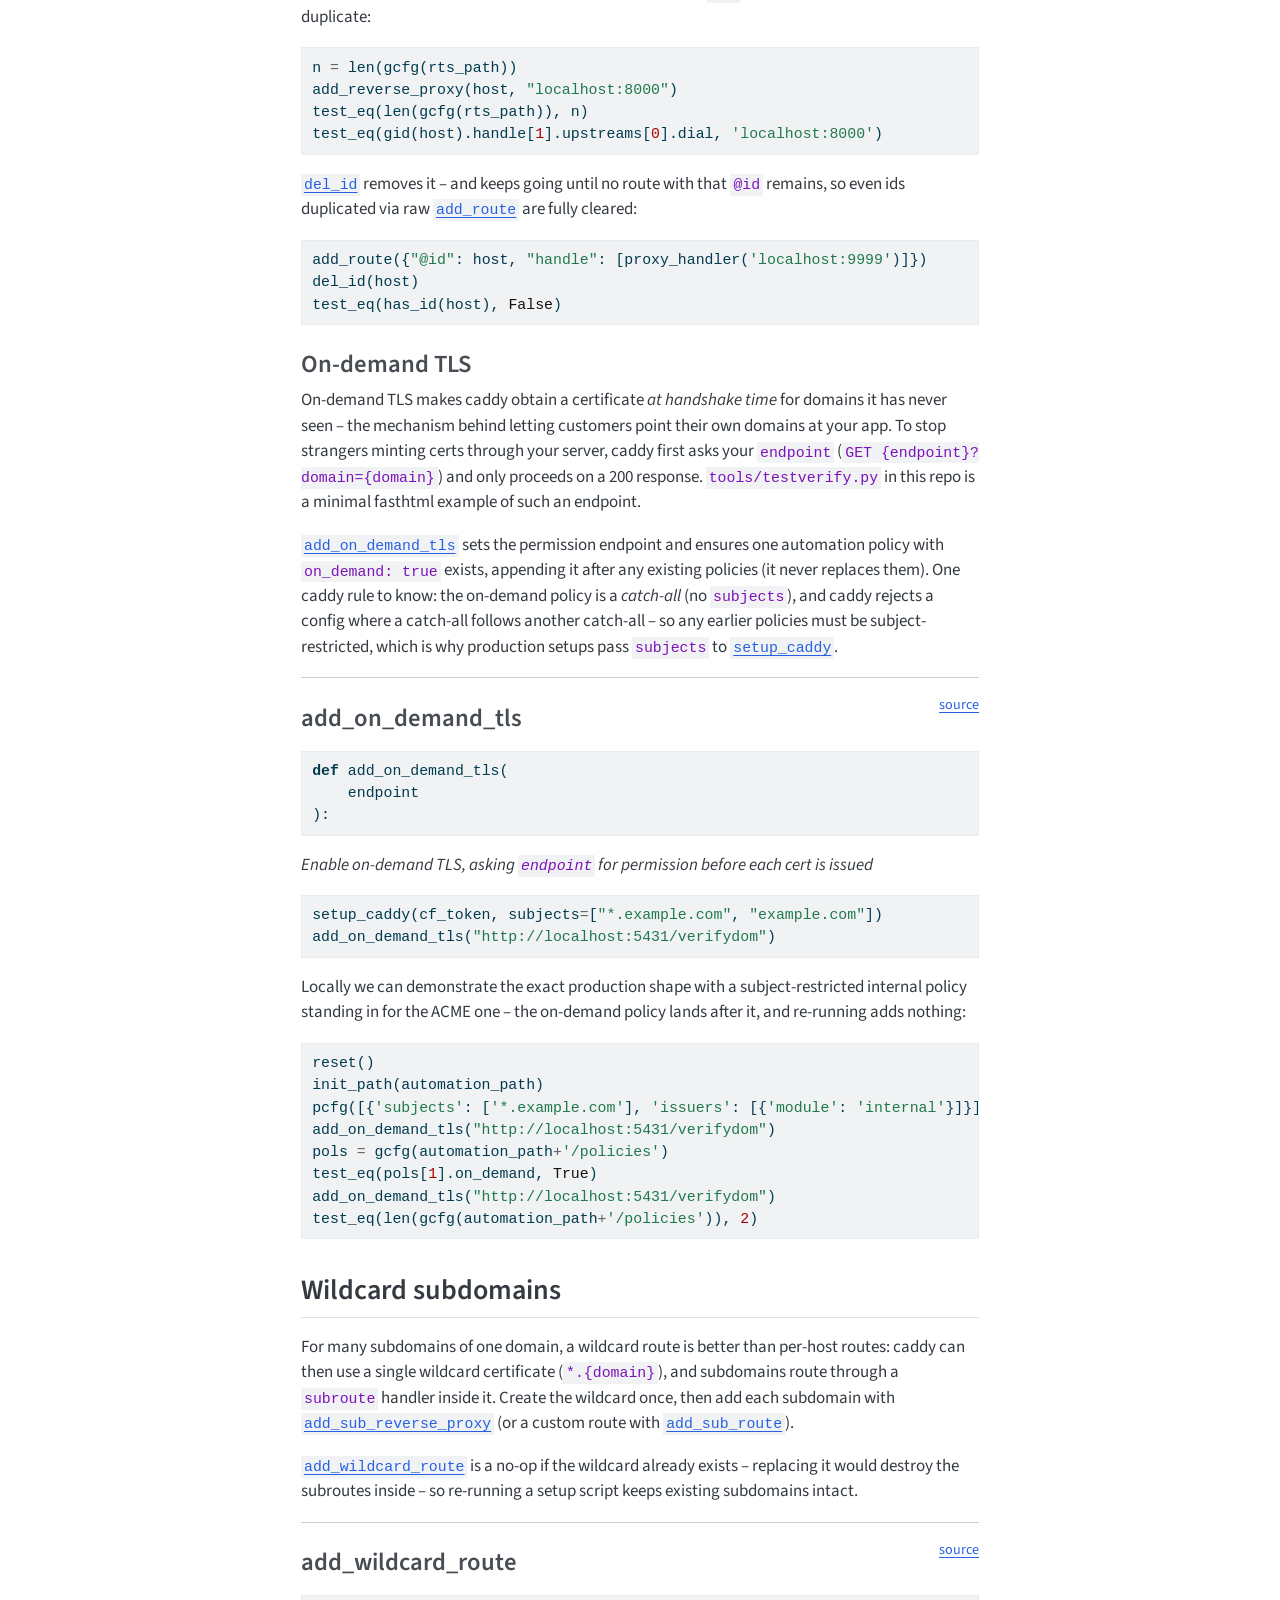
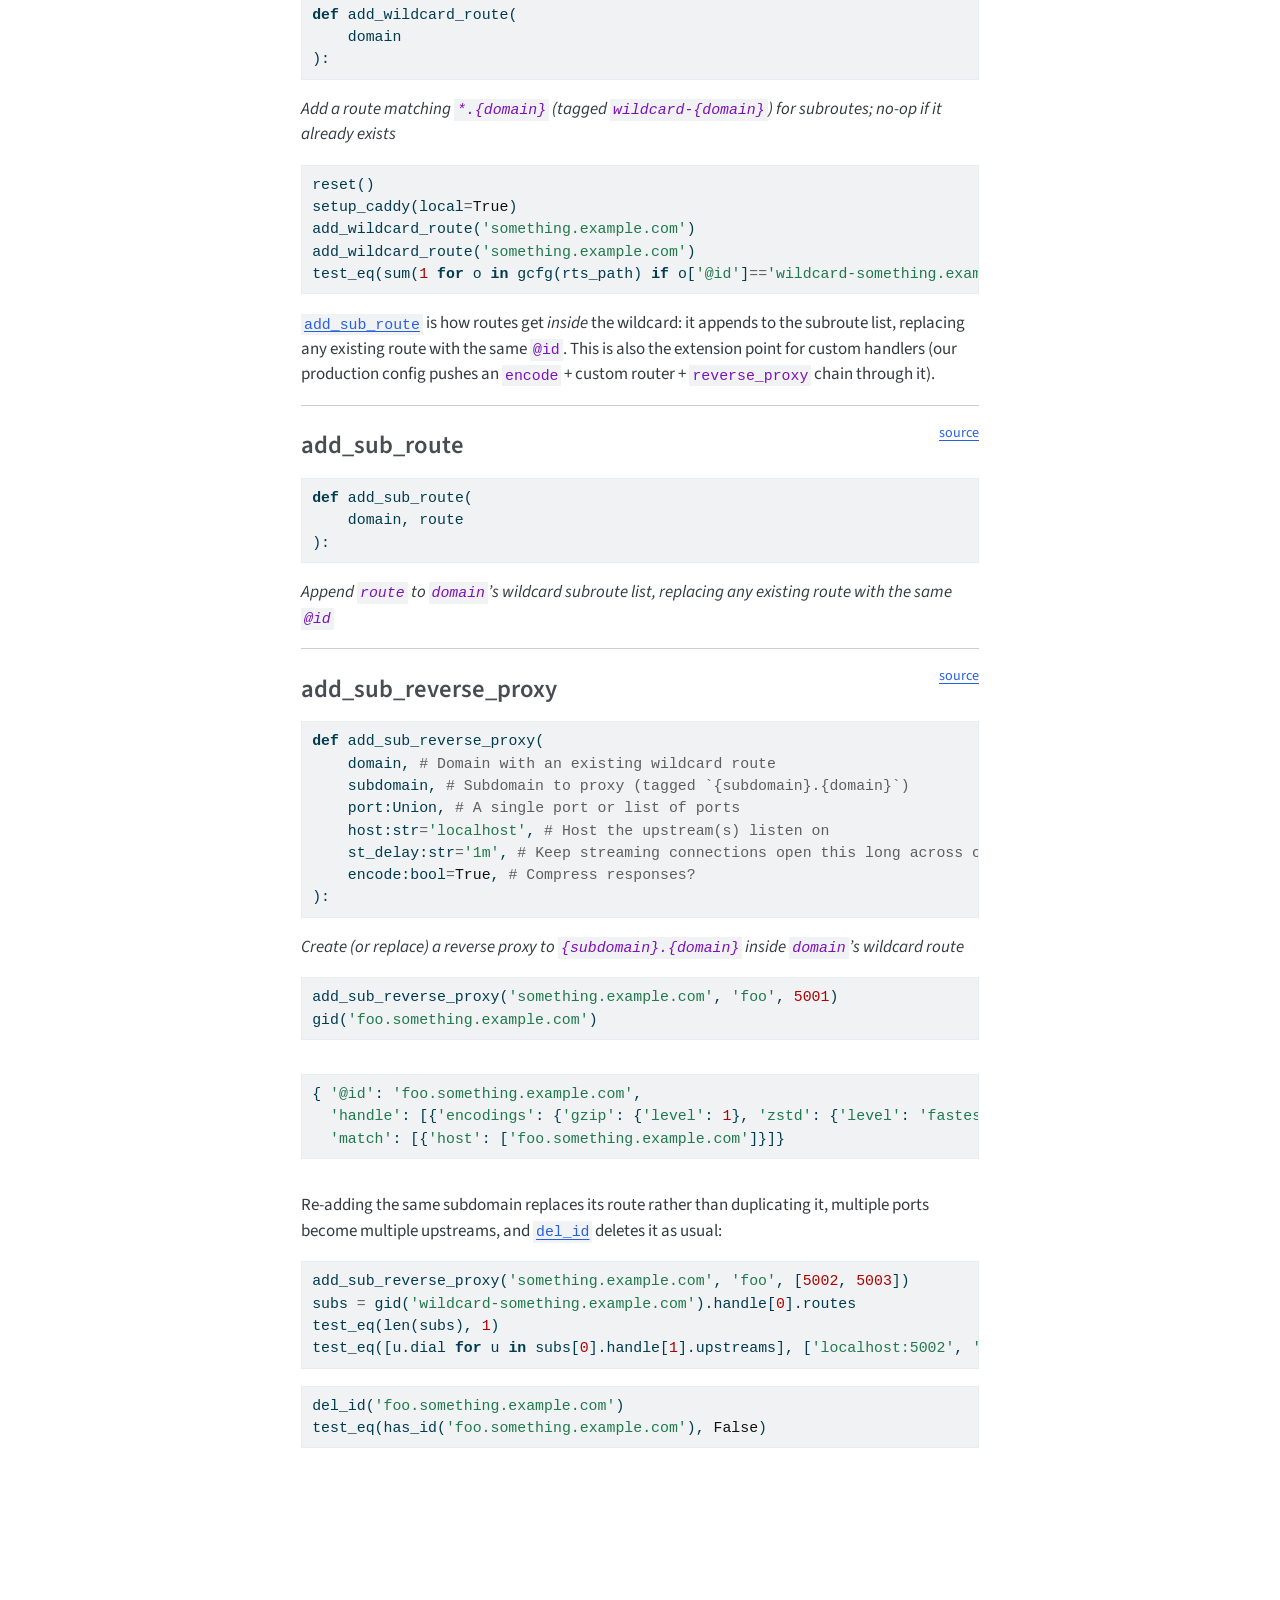
==== commit 05292ac1: "deploy: 390ddc0c2f18532e3f58c8f40e0dc9cfdd76d8d9" ====
--- a/core.html
+++ b/core.html
@@ -2,21 +2,24 @@
 <html xmlns="http://www.w3.org/1999/xhtml" lang="en" xml:lang="en"><head>
 
 <meta charset="utf-8">
-<meta name="generator" content="quarto-1.9.37">
+<meta name="generator" content="quarto-1.10.18">
 
 <meta name="viewport" content="width=device-width, initial-scale=1.0, user-scalable=yes">
 
-<meta name="description" content="Basic API for Caddy">
+<meta name="description" content="Wrap the Caddy admin API: low-level config primitives, plus opinionated recipes for TLS and reverse-proxy routes">
 
 <title>API – fastcaddy</title>
 <style>
 /* Default styles provided by pandoc.
 ** See https://pandoc.org/MANUAL.html#variables-for-html for config info.
 */
-code{white-space: pre-wrap;}
 span.smallcaps{font-variant: small-caps;}
-div.columns{display: flex; gap: min(4vw, 1.5em);}
-div.column{flex: auto; overflow-x: auto;}
+div.columns{display: flex; gap: 1.5em;}
+div.column{flex: auto;}
+@media screen {
+div.columns{gap: min(4vw, 1.5em);}
+div.column{overflow-x: auto;}
+}
 div.hanging-indent{margin-left: 1.5em; text-indent: -1.5em;}
 ul.task-list{list-style: none;}
 ul.task-list li input[type="checkbox"] {
@@ -75,10 +78,10 @@
 <script src="site_libs/quarto-html/tippy.umd.min.js"></script>
 <script src="site_libs/quarto-html/anchor.min.js"></script>
 <link href="site_libs/quarto-html/tippy.css" rel="stylesheet">
-<link href="site_libs/quarto-html/quarto-syntax-highlighting-7f8f88aac4f3542376d5c11b86a4c14d.css" rel="stylesheet" id="quarto-text-highlighting-styles">
+<link href="site_libs/quarto-html/quarto-syntax-highlighting-64a204ab8560d761af7679ceaba22944.css" rel="stylesheet" id="quarto-text-highlighting-styles">
 <script src="site_libs/bootstrap/bootstrap.min.js"></script>
 <link href="site_libs/bootstrap/bootstrap-icons.css" rel="stylesheet">
-<link href="site_libs/bootstrap/bootstrap-368be6e10e2a2b62bd7965d9a2264c3e.min.css" rel="stylesheet" append-hash="true" id="quarto-bootstrap" data-mode="light">
+<link href="site_libs/bootstrap/bootstrap-2b6a17fde00b5ccb222bcc6fbf188e31.min.css" rel="stylesheet" append-hash="true" id="quarto-bootstrap" data-mode="light">
 <script id="quarto-search-options" type="application/json">{
   "location": "navbar",
   "copy-button": false,
@@ -110,10 +113,10 @@
 
 <link rel="stylesheet" href="styles.css">
 <meta property="og:title" content="API – fastcaddy">
-<meta property="og:description" content="Basic API for Caddy">
+<meta property="og:description" content="Wrap the Caddy admin API: low-level config primitives, plus opinionated recipes for TLS and reverse-proxy routes">
 <meta property="og:site_name" content="fastcaddy">
 <meta name="twitter:title" content="API – fastcaddy">
-<meta name="twitter:description" content="Basic API for Caddy">
+<meta name="twitter:description" content="Wrap the Caddy admin API: low-level config primitives, plus opinionated recipes for TLS and reverse-proxy routes">
 <meta name="twitter:card" content="summary">
 </head>
 
@@ -178,9 +181,8 @@
     <h2 id="toc-title">On this page</h2>
    
   <ul>
-  <li><a href="#caddy-admin" id="toc-caddy-admin" class="nav-link active" data-scroll-target="#caddy-admin">Caddy admin</a>
-  <ul class="collapse">
-  <li><a href="#initial-functions" id="toc-initial-functions" class="nav-link" data-scroll-target="#initial-functions">Initial functions</a>
+  <li><a href="#how-it-works" id="toc-how-it-works" class="nav-link active" data-scroll-target="#how-it-works">How it works</a></li>
+  <li><a href="#admin-api-primitives" id="toc-admin-api-primitives" class="nav-link" data-scroll-target="#admin-api-primitives">Admin API primitives</a>
   <ul class="collapse">
   <li><a href="#get_id" id="toc-get_id" class="nav-link" data-scroll-target="#get_id">get_id</a></li>
   <li><a href="#get_path" id="toc-get_path" class="nav-link" data-scroll-target="#get_path">get_path</a></li>
@@ -190,36 +192,49 @@
   <li><a href="#has_path" id="toc-has_path" class="nav-link" data-scroll-target="#has_path">has_path</a></li>
   <li><a href="#pid" id="toc-pid" class="nav-link" data-scroll-target="#pid">pid</a></li>
   <li><a href="#pcfg" id="toc-pcfg" class="nav-link" data-scroll-target="#pcfg">pcfg</a></li>
+  <li><a href="#reset" id="toc-reset" class="nav-link" data-scroll-target="#reset">reset</a></li>
+  </ul></li>
+  <li><a href="#config-tree-helpers" id="toc-config-tree-helpers" class="nav-link" data-scroll-target="#config-tree-helpers">Config tree helpers</a>
+  <ul class="collapse">
   <li><a href="#nested_setdict" id="toc-nested_setdict" class="nav-link" data-scroll-target="#nested_setdict">nested_setdict</a></li>
   <li><a href="#path2keys" id="toc-path2keys" class="nav-link" data-scroll-target="#path2keys">path2keys</a></li>
   <li><a href="#keys2path" id="toc-keys2path" class="nav-link" data-scroll-target="#keys2path">keys2path</a></li>
   <li><a href="#nested_setcfg" id="toc-nested_setcfg" class="nav-link" data-scroll-target="#nested_setcfg">nested_setcfg</a></li>
   <li><a href="#init_path" id="toc-init_path" class="nav-link" data-scroll-target="#init_path">init_path</a></li>
   </ul></li>
-  <li><a href="#automation-setup" id="toc-automation-setup" class="nav-link" data-scroll-target="#automation-setup">Automation setup</a>
+  <li><a href="#tls-automation" id="toc-tls-automation" class="nav-link" data-scroll-target="#tls-automation">TLS automation</a>
   <ul class="collapse">
   <li><a href="#get_acme_config" id="toc-get_acme_config" class="nav-link" data-scroll-target="#get_acme_config">get_acme_config</a></li>
   <li><a href="#add_tls_internal_config" id="toc-add_tls_internal_config" class="nav-link" data-scroll-target="#add_tls_internal_config">add_tls_internal_config</a></li>
   <li><a href="#add_acme_config" id="toc-add_acme_config" class="nav-link" data-scroll-target="#add_acme_config">add_acme_config</a></li>
+  </ul></li>
+  <li><a href="#schema-reference" id="toc-schema-reference" class="nav-link" data-scroll-target="#schema-reference">Schema reference</a>
+  <ul class="collapse">
   <li><a href="#caddy_docs" id="toc-caddy_docs" class="nav-link" data-scroll-target="#caddy_docs">caddy_docs</a></li>
   <li><a href="#get_schema" id="toc-get_schema" class="nav-link" data-scroll-target="#get_schema">get_schema</a></li>
   <li><a href="#search_schema" id="toc-search_schema" class="nav-link" data-scroll-target="#search_schema">search_schema</a></li>
   </ul></li>
-  <li><a href="#route-setup" id="toc-route-setup" class="nav-link" data-scroll-target="#route-setup">Route setup</a>
+  <li><a href="#routes-and-reverse-proxies" id="toc-routes-and-reverse-proxies" class="nav-link" data-scroll-target="#routes-and-reverse-proxies">Routes and reverse proxies</a>
   <ul class="collapse">
   <li><a href="#init_routes" id="toc-init_routes" class="nav-link" data-scroll-target="#init_routes">init_routes</a></li>
   <li><a href="#setup_pki_trust" id="toc-setup_pki_trust" class="nav-link" data-scroll-target="#setup_pki_trust">setup_pki_trust</a></li>
   <li><a href="#setup_caddy" id="toc-setup_caddy" class="nav-link" data-scroll-target="#setup_caddy">setup_caddy</a></li>
+  <li><a href="#encode_handler" id="toc-encode_handler" class="nav-link" data-scroll-target="#encode_handler">encode_handler</a></li>
+  <li><a href="#proxy_handler" id="toc-proxy_handler" class="nav-link" data-scroll-target="#proxy_handler">proxy_handler</a></li>
   <li><a href="#add_route" id="toc-add_route" class="nav-link" data-scroll-target="#add_route">add_route</a></li>
   <li><a href="#del_id" id="toc-del_id" class="nav-link" data-scroll-target="#del_id">del_id</a></li>
   <li><a href="#add_reverse_proxy" id="toc-add_reverse_proxy" class="nav-link" data-scroll-target="#add_reverse_proxy">add_reverse_proxy</a></li>
+  <li><a href="#on-demand-tls" id="toc-on-demand-tls" class="nav-link" data-scroll-target="#on-demand-tls">On-demand TLS</a></li>
   <li><a href="#add_on_demand_tls" id="toc-add_on_demand_tls" class="nav-link" data-scroll-target="#add_on_demand_tls">add_on_demand_tls</a></li>
+  </ul></li>
+  <li><a href="#wildcard-subdomains" id="toc-wildcard-subdomains" class="nav-link" data-scroll-target="#wildcard-subdomains">Wildcard subdomains</a>
+  <ul class="collapse">
   <li><a href="#add_wildcard_route" id="toc-add_wildcard_route" class="nav-link" data-scroll-target="#add_wildcard_route">add_wildcard_route</a></li>
+  <li><a href="#add_sub_route" id="toc-add_sub_route" class="nav-link" data-scroll-target="#add_sub_route">add_sub_route</a></li>
   <li><a href="#add_sub_reverse_proxy" id="toc-add_sub_reverse_proxy" class="nav-link" data-scroll-target="#add_sub_reverse_proxy">add_sub_reverse_proxy</a></li>
   </ul></li>
-  </ul></li>
   </ul>
-<div class="toc-actions"><ul><li><a href="https://github.com/AnswerDotAI/fastcaddy/issues/new" class="toc-action"><i class="bi bi-github"></i>Report an issue</a></li></ul></div><div class="quarto-alternate-formats"><h2>Other Formats</h2><ul><li><a href="core.html.md"><i class="bi bi-file-code"></i>CommonMark</a></li></ul></div></nav>
+<div class="toc-actions"><ul><li><a href="https://github.com/AnswerDotAI/fastcaddy/issues/new" class="toc-action"><i class="bi bi-github"></i>Report an issue</a></li></ul></div><div class="quarto-alternate-formats"><h2>Other Formats</h2><ul><li><a href="core.html.md"><i class="bi bi-file-code"></i>Markdown</a></li></ul></div></nav>
     </div>
 <!-- main -->
 <main class="content" id="quarto-document-content">
@@ -231,7 +246,7 @@
 
 <div>
   <div class="description">
-    Basic API for Caddy
+    Wrap the Caddy admin API: low-level config primitives, plus opinionated recipes for TLS and reverse-proxy routes
   </div>
 </div>
 
@@ -249,131 +264,139 @@
 
 
 <!-- WARNING: THIS FILE WAS AUTOGENERATED! DO NOT EDIT! -->
-<section id="caddy-admin" class="level1">
-<h1>Caddy admin</h1>
+<section id="how-it-works" class="level2">
+<h2 class="anchored" data-anchor-id="how-it-works">How it works</h2>
+<p>Caddy holds its entire configuration as a single JSON document, which it serves and accepts over its <a href="https://caddyserver.com/docs/api">admin API</a> (<code>http://localhost:2019</code> by default). fastcaddy talks to that API; it never touches a Caddyfile.</p>
+<p>There are two layers here:</p>
+<ul>
+<li><strong>Primitives</strong> map 1:1 to admin API operations: <a href="https://AnswerDotAI.github.io/fastcaddy/core.html#gcfg"><code>gcfg</code></a>/<a href="https://AnswerDotAI.github.io/fastcaddy/core.html#pcfg"><code>pcfg</code></a> get and set config subtrees by path, <a href="https://AnswerDotAI.github.io/fastcaddy/core.html#gid"><code>gid</code></a>/<a href="https://AnswerDotAI.github.io/fastcaddy/core.html#pid"><code>pid</code></a>/<a href="https://AnswerDotAI.github.io/fastcaddy/core.html#del_id"><code>del_id</code></a> do the same for objects tagged with an <code>@id</code>, <a href="https://AnswerDotAI.github.io/fastcaddy/core.html#has_path"><code>has_path</code></a>/<a href="https://AnswerDotAI.github.io/fastcaddy/core.html#has_id"><code>has_id</code></a> test for existence, and <a href="https://AnswerDotAI.github.io/fastcaddy/core.html#reset"><code>reset</code></a> erases everything.</li>
+<li><strong>Recipes</strong> (<a href="https://AnswerDotAI.github.io/fastcaddy/core.html#setup_caddy"><code>setup_caddy</code></a>, <a href="https://AnswerDotAI.github.io/fastcaddy/core.html#add_reverse_proxy"><code>add_reverse_proxy</code></a>, <a href="https://AnswerDotAI.github.io/fastcaddy/core.html#add_wildcard_route"><code>add_wildcard_route</code></a>, <a href="https://AnswerDotAI.github.io/fastcaddy/core.html#add_sub_reverse_proxy"><code>add_sub_reverse_proxy</code></a>, <a href="https://AnswerDotAI.github.io/fastcaddy/core.html#add_on_demand_tls"><code>add_on_demand_tls</code></a>) each own one documented subtree of the config, and are safe to re-run: they replace or skip their own subtree and never touch anything else.</li>
+</ul>
+<p>Config set over the API is <em>ephemeral</em>: it does not survive a caddy restart unless you arrange that yourself. The recommended pattern (used by our production apps) is a setup script that runs on every deploy: <a href="https://AnswerDotAI.github.io/fastcaddy/core.html#reset"><code>reset()</code></a>, then the recipes you need. That way the script is the single source of truth for your routing config.</p>
+<p>Routes created by the recipes are tagged with predictable <code>@id</code>s, which is how re-runs find and replace them: a plain reverse proxy is tagged with its hostname, a wildcard route for <code>*.{domain}</code> is tagged <code>wildcard-{domain}</code>, and a subdomain proxy inside it is tagged <code>{subdomain}.{domain}</code>. <a href="https://AnswerDotAI.github.io/fastcaddy/core.html#del_id"><code>del_id</code></a> removes any of them.</p>
 <div id="dee4d5f5" class="cell">
-<div class="code-copy-outer-scaffold"><div class="sourceCode cell-code" id="cb1"><pre class="sourceCode python code-with-copy"><code class="sourceCode python"><span id="cb1-1"><a href="#cb1-1" aria-hidden="true" tabindex="-1"></a><span class="im">from</span> pprint <span class="im">import</span> pprint</span></code></pre></div><button title="Copy to Clipboard" class="code-copy-button"><i class="bi"></i></button></div>
-</div>
-<section id="initial-functions" class="level2">
-<h2 class="anchored" data-anchor-id="initial-functions">Initial functions</h2>
-<hr>
-<p><a href="https://github.com/AnswerDotAI/fastcaddy/blob/main/fastcaddy/core.py#L19" target="_blank" style="float:right; font-size:smaller">source</a></p>
+<div class="code-copy-outer-scaffold"><div class="sourceCode cell-code" id="cb1"><pre class="sourceCode python code-with-copy"><code class="sourceCode python"><span id="cb1-1"><a href="#cb1-1" aria-hidden="true" tabindex="-1"></a><span class="im">from</span> fastcore.test <span class="im">import</span> <span class="op">*</span></span></code></pre></div><button title="Copy to Clipboard" class="code-copy-button"><i class="bi"></i></button></div>
+</div>
+</section>
+<section id="admin-api-primitives" class="level2">
+<h2 class="anchored" data-anchor-id="admin-api-primitives">Admin API primitives</h2>
+<p>These wrap the admin API endpoints directly. <code>/config/</code> addresses config subtrees by path; <code>/id/</code> addresses any config object that carries an <code>"@id"</code> key, no matter where it lives in the tree.</p>
+<p>The admin API location comes from the <code>CADDY_ADMIN</code> env var if set. To point somewhere else at runtime, set <code>fastcaddy.core.admin_url</code> directly.</p>
+<hr>
+<p><a href="https://github.com/AnswerDotAI/fastcaddy/blob/main/fastcaddy/core.py#L24" target="_blank" style="float:right; font-size:smaller">source</a></p>
 <section id="get_id" class="level3">
 <h3 class="anchored" data-anchor-id="get_id">get_id</h3>
-<div class="code-copy-outer-scaffold"><div class="sourceCode" id="cb2"><pre class="sourceCode python code-with-copy"><code class="sourceCode python"><span id="cb2-1"><a href="#cb2-1" aria-hidden="true" tabindex="-1"></a></span>
-<span id="cb2-2"><a href="#cb2-2" aria-hidden="true" tabindex="-1"></a><span class="kw">def</span> get_id(</span>
-<span id="cb2-3"><a href="#cb2-3" aria-hidden="true" tabindex="-1"></a>    path</span>
-<span id="cb2-4"><a href="#cb2-4" aria-hidden="true" tabindex="-1"></a>):</span>
-<span id="cb2-5"><a href="#cb2-5" aria-hidden="true" tabindex="-1"></a></span></code></pre></div><button title="Copy to Clipboard" class="code-copy-button"><i class="bi"></i></button></div>
-<p><em>Get a ID full URL from a path</em></p>
-<div id="380fbbbc" class="cell">
-<div class="code-copy-outer-scaffold"><div class="sourceCode cell-code" id="cb3"><pre class="sourceCode python code-with-copy"><code class="sourceCode python"><span id="cb3-1"><a href="#cb3-1" aria-hidden="true" tabindex="-1"></a>host <span class="op">=</span> <span class="st">'jph.answer.ai'</span></span></code></pre></div><button title="Copy to Clipboard" class="code-copy-button"><i class="bi"></i></button></div>
-</div>
+<div class="code-copy-outer-scaffold"><div class="sourceCode" id="cb2"><pre class="sourceCode python code-with-copy"><code class="sourceCode python"><span id="cb2-1"><a href="#cb2-1" aria-hidden="true" tabindex="-1"></a><span class="kw">def</span> get_id(</span>
+<span id="cb2-2"><a href="#cb2-2" aria-hidden="true" tabindex="-1"></a>    path</span>
+<span id="cb2-3"><a href="#cb2-3" aria-hidden="true" tabindex="-1"></a>):</span></code></pre></div><button title="Copy to Clipboard" class="code-copy-button"><i class="bi"></i></button></div>
+<p><em>Get an ID full URL from a path</em></p>
 <div id="d245250d" class="cell">
-<div class="code-copy-outer-scaffold"><div class="sourceCode cell-code" id="cb4"><pre class="sourceCode python code-with-copy"><code class="sourceCode python"><span id="cb4-1"><a href="#cb4-1" aria-hidden="true" tabindex="-1"></a>get_id(<span class="st">'jph.answer.ai'</span>)</span></code></pre></div><button title="Copy to Clipboard" class="code-copy-button"><i class="bi"></i></button></div>
+<div class="code-copy-outer-scaffold"><div class="sourceCode cell-code" id="cb3"><pre class="sourceCode python code-with-copy"><code class="sourceCode python"><span id="cb3-1"><a href="#cb3-1" aria-hidden="true" tabindex="-1"></a>get_id(<span class="st">'jph.answer.ai'</span>)</span></code></pre></div><button title="Copy to Clipboard" class="code-copy-button"><i class="bi"></i></button></div>
 <div class="cell-output cell-output-display">
 <pre><code>'http://localhost:2019/id/jph.answer.ai/'</code></pre>
 </div>
 </div>
 <hr>
-<p><a href="https://github.com/AnswerDotAI/fastcaddy/blob/main/fastcaddy/core.py#L26" target="_blank" style="float:right; font-size:smaller">source</a></p>
+<p><a href="https://github.com/AnswerDotAI/fastcaddy/blob/main/fastcaddy/core.py#L31" target="_blank" style="float:right; font-size:smaller">source</a></p>
 </section>
 <section id="get_path" class="level3">
 <h3 class="anchored" data-anchor-id="get_path">get_path</h3>
-<div class="code-copy-outer-scaffold"><div class="sourceCode" id="cb6"><pre class="sourceCode python code-with-copy"><code class="sourceCode python"><span id="cb6-1"><a href="#cb6-1" aria-hidden="true" tabindex="-1"></a></span>
-<span id="cb6-2"><a href="#cb6-2" aria-hidden="true" tabindex="-1"></a><span class="kw">def</span> get_path(</span>
-<span id="cb6-3"><a href="#cb6-3" aria-hidden="true" tabindex="-1"></a>    path</span>
-<span id="cb6-4"><a href="#cb6-4" aria-hidden="true" tabindex="-1"></a>):</span>
-<span id="cb6-5"><a href="#cb6-5" aria-hidden="true" tabindex="-1"></a></span></code></pre></div><button title="Copy to Clipboard" class="code-copy-button"><i class="bi"></i></button></div>
+<div class="code-copy-outer-scaffold"><div class="sourceCode" id="cb5"><pre class="sourceCode python code-with-copy"><code class="sourceCode python"><span id="cb5-1"><a href="#cb5-1" aria-hidden="true" tabindex="-1"></a><span class="kw">def</span> get_path(</span>
+<span id="cb5-2"><a href="#cb5-2" aria-hidden="true" tabindex="-1"></a>    path</span>
+<span id="cb5-3"><a href="#cb5-3" aria-hidden="true" tabindex="-1"></a>):</span></code></pre></div><button title="Copy to Clipboard" class="code-copy-button"><i class="bi"></i></button></div>
 <p><em>Get a config full URL from a path</em></p>
 <div id="eb7e513a" class="cell">
-<div class="code-copy-outer-scaffold"><div class="sourceCode cell-code" id="cb7"><pre class="sourceCode python code-with-copy"><code class="sourceCode python"><span id="cb7-1"><a href="#cb7-1" aria-hidden="true" tabindex="-1"></a>get_path(<span class="st">'/apps/tls/automation/policies'</span>)</span></code></pre></div><button title="Copy to Clipboard" class="code-copy-button"><i class="bi"></i></button></div>
+<div class="code-copy-outer-scaffold"><div class="sourceCode cell-code" id="cb6"><pre class="sourceCode python code-with-copy"><code class="sourceCode python"><span id="cb6-1"><a href="#cb6-1" aria-hidden="true" tabindex="-1"></a>get_path(<span class="st">'/apps/tls/automation/policies'</span>)</span></code></pre></div><button title="Copy to Clipboard" class="code-copy-button"><i class="bi"></i></button></div>
 <div class="cell-output cell-output-display">
 <pre><code>'http://localhost:2019/config/apps/tls/automation/policies/'</code></pre>
 </div>
 </div>
-<hr>
-<p><a href="https://github.com/AnswerDotAI/fastcaddy/blob/main/fastcaddy/core.py#L33" target="_blank" style="float:right; font-size:smaller">source</a></p>
+<p>All requests go through one private helper: <a href="https://AnswerDotAI.github.io/fastcaddy/core.html#_req"><code>_req</code></a> turns a connection failure into a clear “is caddy running?” message, and attaches caddy’s JSON error detail to any HTTP error before re-raising.</p>
+<hr>
+<p><a href="https://github.com/AnswerDotAI/fastcaddy/blob/main/fastcaddy/core.py#L53" target="_blank" style="float:right; font-size:smaller">source</a></p>
 </section>
 <section id="gid" class="level3">
 <h3 class="anchored" data-anchor-id="gid">gid</h3>
-<div class="code-copy-outer-scaffold"><div class="sourceCode" id="cb9"><pre class="sourceCode python code-with-copy"><code class="sourceCode python"><span id="cb9-1"><a href="#cb9-1" aria-hidden="true" tabindex="-1"></a></span>
-<span id="cb9-2"><a href="#cb9-2" aria-hidden="true" tabindex="-1"></a><span class="kw">def</span> gid(</span>
-<span id="cb9-3"><a href="#cb9-3" aria-hidden="true" tabindex="-1"></a>    path:<span class="bu">str</span><span class="op">=</span><span class="st">'/'</span></span>
-<span id="cb9-4"><a href="#cb9-4" aria-hidden="true" tabindex="-1"></a>):</span>
-<span id="cb9-5"><a href="#cb9-5" aria-hidden="true" tabindex="-1"></a></span></code></pre></div><button title="Copy to Clipboard" class="code-copy-button"><i class="bi"></i></button></div>
-<p><em>Gets the id at <code>path</code></em></p>
-<hr>
-<p><a href="https://github.com/AnswerDotAI/fastcaddy/blob/main/fastcaddy/core.py#L40" target="_blank" style="float:right; font-size:smaller">source</a></p>
+<div class="code-copy-outer-scaffold"><div class="sourceCode" id="cb8"><pre class="sourceCode python code-with-copy"><code class="sourceCode python"><span id="cb8-1"><a href="#cb8-1" aria-hidden="true" tabindex="-1"></a><span class="kw">def</span> gid(</span>
+<span id="cb8-2"><a href="#cb8-2" aria-hidden="true" tabindex="-1"></a>    path:<span class="bu">str</span><span class="op">=</span><span class="st">'/'</span></span>
+<span id="cb8-3"><a href="#cb8-3" aria-hidden="true" tabindex="-1"></a>):</span></code></pre></div><button title="Copy to Clipboard" class="code-copy-button"><i class="bi"></i></button></div>
+<p><em>Get the config object whose <code>@id</code> matches <code>path</code></em></p>
+<hr>
+<p><a href="https://github.com/AnswerDotAI/fastcaddy/blob/main/fastcaddy/core.py#L58" target="_blank" style="float:right; font-size:smaller">source</a></p>
 </section>
 <section id="has_id" class="level3">
 <h3 class="anchored" data-anchor-id="has_id">has_id</h3>
-<div class="code-copy-outer-scaffold"><div class="sourceCode" id="cb10"><pre class="sourceCode python code-with-copy"><code class="sourceCode python"><span id="cb10-1"><a href="#cb10-1" aria-hidden="true" tabindex="-1"></a></span>
-<span id="cb10-2"><a href="#cb10-2" aria-hidden="true" tabindex="-1"></a><span class="kw">def</span> has_id(</span>
-<span id="cb10-3"><a href="#cb10-3" aria-hidden="true" tabindex="-1"></a>    <span class="bu">id</span></span>
-<span id="cb10-4"><a href="#cb10-4" aria-hidden="true" tabindex="-1"></a>):</span>
-<span id="cb10-5"><a href="#cb10-5" aria-hidden="true" tabindex="-1"></a></span></code></pre></div><button title="Copy to Clipboard" class="code-copy-button"><i class="bi"></i></button></div>
+<div class="code-copy-outer-scaffold"><div class="sourceCode" id="cb9"><pre class="sourceCode python code-with-copy"><code class="sourceCode python"><span id="cb9-1"><a href="#cb9-1" aria-hidden="true" tabindex="-1"></a><span class="kw">def</span> has_id(</span>
+<span id="cb9-2"><a href="#cb9-2" aria-hidden="true" tabindex="-1"></a>    <span class="bu">id</span></span>
+<span id="cb9-3"><a href="#cb9-3" aria-hidden="true" tabindex="-1"></a>):</span></code></pre></div><button title="Copy to Clipboard" class="code-copy-button"><i class="bi"></i></button></div>
 <p><em>Check if <code>id</code> is set up</em></p>
 <hr>
-<p><a href="https://github.com/AnswerDotAI/fastcaddy/blob/main/fastcaddy/core.py#L47" target="_blank" style="float:right; font-size:smaller">source</a></p>
+<p><a href="https://github.com/AnswerDotAI/fastcaddy/blob/main/fastcaddy/core.py#L65" target="_blank" style="float:right; font-size:smaller">source</a></p>
 </section>
 <section id="gcfg" class="level3">
 <h3 class="anchored" data-anchor-id="gcfg">gcfg</h3>
-<div class="code-copy-outer-scaffold"><div class="sourceCode" id="cb11"><pre class="sourceCode python code-with-copy"><code class="sourceCode python"><span id="cb11-1"><a href="#cb11-1" aria-hidden="true" tabindex="-1"></a></span>
-<span id="cb11-2"><a href="#cb11-2" aria-hidden="true" tabindex="-1"></a><span class="kw">def</span> gcfg(</span>
-<span id="cb11-3"><a href="#cb11-3" aria-hidden="true" tabindex="-1"></a>    path:<span class="bu">str</span><span class="op">=</span><span class="st">'/'</span>, method:<span class="bu">str</span><span class="op">=</span><span class="st">'get'</span></span>
-<span id="cb11-4"><a href="#cb11-4" aria-hidden="true" tabindex="-1"></a>):</span>
-<span id="cb11-5"><a href="#cb11-5" aria-hidden="true" tabindex="-1"></a></span></code></pre></div><button title="Copy to Clipboard" class="code-copy-button"><i class="bi"></i></button></div>
-<p><em>Gets the config at <code>path</code></em></p>
-<hr>
-<p><a href="https://github.com/AnswerDotAI/fastcaddy/blob/main/fastcaddy/core.py#L55" target="_blank" style="float:right; font-size:smaller">source</a></p>
+<div class="code-copy-outer-scaffold"><div class="sourceCode" id="cb10"><pre class="sourceCode python code-with-copy"><code class="sourceCode python"><span id="cb10-1"><a href="#cb10-1" aria-hidden="true" tabindex="-1"></a><span class="kw">def</span> gcfg(</span>
+<span id="cb10-2"><a href="#cb10-2" aria-hidden="true" tabindex="-1"></a>    path:<span class="bu">str</span><span class="op">=</span><span class="st">'/'</span></span>
+<span id="cb10-3"><a href="#cb10-3" aria-hidden="true" tabindex="-1"></a>):</span></code></pre></div><button title="Copy to Clipboard" class="code-copy-button"><i class="bi"></i></button></div>
+<p><em>Get the config at <code>path</code></em></p>
+<hr>
+<p><a href="https://github.com/AnswerDotAI/fastcaddy/blob/main/fastcaddy/core.py#L70" target="_blank" style="float:right; font-size:smaller">source</a></p>
 </section>
 <section id="has_path" class="level3">
 <h3 class="anchored" data-anchor-id="has_path">has_path</h3>
-<div class="code-copy-outer-scaffold"><div class="sourceCode" id="cb12"><pre class="sourceCode python code-with-copy"><code class="sourceCode python"><span id="cb12-1"><a href="#cb12-1" aria-hidden="true" tabindex="-1"></a></span>
-<span id="cb12-2"><a href="#cb12-2" aria-hidden="true" tabindex="-1"></a><span class="kw">def</span> has_path(</span>
-<span id="cb12-3"><a href="#cb12-3" aria-hidden="true" tabindex="-1"></a>    path</span>
-<span id="cb12-4"><a href="#cb12-4" aria-hidden="true" tabindex="-1"></a>):</span>
-<span id="cb12-5"><a href="#cb12-5" aria-hidden="true" tabindex="-1"></a></span></code></pre></div><button title="Copy to Clipboard" class="code-copy-button"><i class="bi"></i></button></div>
-<p><em>Check if <code>path</code> is set up</em></p>
-<div id="2f12bdda" class="cell">
-<div class="code-copy-outer-scaffold"><div class="sourceCode cell-code" id="cb13"><pre class="sourceCode python code-with-copy"><code class="sourceCode python"><span id="cb13-1"><a href="#cb13-1" aria-hidden="true" tabindex="-1"></a><span class="co"># gcfg()</span></span></code></pre></div><button title="Copy to Clipboard" class="code-copy-button"><i class="bi"></i></button></div>
-</div>
-<hr>
-<p><a href="https://github.com/AnswerDotAI/fastcaddy/blob/main/fastcaddy/core.py#L62" target="_blank" style="float:right; font-size:smaller">source</a></p>
+<div class="code-copy-outer-scaffold"><div class="sourceCode" id="cb11"><pre class="sourceCode python code-with-copy"><code class="sourceCode python"><span id="cb11-1"><a href="#cb11-1" aria-hidden="true" tabindex="-1"></a><span class="kw">def</span> has_path(</span>
+<span id="cb11-2"><a href="#cb11-2" aria-hidden="true" tabindex="-1"></a>    path</span>
+<span id="cb11-3"><a href="#cb11-3" aria-hidden="true" tabindex="-1"></a>):</span></code></pre></div><button title="Copy to Clipboard" class="code-copy-button"><i class="bi"></i></button></div>
+<p><em>Check if any config exists at <code>path</code></em></p>
+<hr>
+<p><a href="https://github.com/AnswerDotAI/fastcaddy/blob/main/fastcaddy/core.py#L76" target="_blank" style="float:right; font-size:smaller">source</a></p>
 </section>
 <section id="pid" class="level3">
 <h3 class="anchored" data-anchor-id="pid">pid</h3>
-<div class="code-copy-outer-scaffold"><div class="sourceCode" id="cb14"><pre class="sourceCode python code-with-copy"><code class="sourceCode python"><span id="cb14-1"><a href="#cb14-1" aria-hidden="true" tabindex="-1"></a></span>
-<span id="cb14-2"><a href="#cb14-2" aria-hidden="true" tabindex="-1"></a><span class="kw">def</span> pid(</span>
-<span id="cb14-3"><a href="#cb14-3" aria-hidden="true" tabindex="-1"></a>    d, path:<span class="bu">str</span><span class="op">=</span><span class="st">'/'</span>, method:<span class="bu">str</span><span class="op">=</span><span class="st">'post'</span></span>
-<span id="cb14-4"><a href="#cb14-4" aria-hidden="true" tabindex="-1"></a>):</span>
-<span id="cb14-5"><a href="#cb14-5" aria-hidden="true" tabindex="-1"></a></span></code></pre></div><button title="Copy to Clipboard" class="code-copy-button"><i class="bi"></i></button></div>
-<p><em>Puts the config <code>d</code> into <code>path</code></em></p>
-<hr>
-<p><a href="https://github.com/AnswerDotAI/fastcaddy/blob/main/fastcaddy/core.py#L70" target="_blank" style="float:right; font-size:smaller">source</a></p>
+<div class="code-copy-outer-scaffold"><div class="sourceCode" id="cb12"><pre class="sourceCode python code-with-copy"><code class="sourceCode python"><span id="cb12-1"><a href="#cb12-1" aria-hidden="true" tabindex="-1"></a><span class="kw">def</span> pid(</span>
+<span id="cb12-2"><a href="#cb12-2" aria-hidden="true" tabindex="-1"></a>    d, path:<span class="bu">str</span><span class="op">=</span><span class="st">'/'</span>, method:<span class="bu">str</span><span class="op">=</span><span class="st">'post'</span></span>
+<span id="cb12-3"><a href="#cb12-3" aria-hidden="true" tabindex="-1"></a>):</span></code></pre></div><button title="Copy to Clipboard" class="code-copy-button"><i class="bi"></i></button></div>
+<p><em>Put/post config <code>d</code> to the object whose <code>@id</code> matches <code>path</code></em></p>
+<hr>
+<p><a href="https://github.com/AnswerDotAI/fastcaddy/blob/main/fastcaddy/core.py#L82" target="_blank" style="float:right; font-size:smaller">source</a></p>
 </section>
 <section id="pcfg" class="level3">
 <h3 class="anchored" data-anchor-id="pcfg">pcfg</h3>
-<div class="code-copy-outer-scaffold"><div class="sourceCode" id="cb15"><pre class="sourceCode python code-with-copy"><code class="sourceCode python"><span id="cb15-1"><a href="#cb15-1" aria-hidden="true" tabindex="-1"></a></span>
-<span id="cb15-2"><a href="#cb15-2" aria-hidden="true" tabindex="-1"></a><span class="kw">def</span> pcfg(</span>
-<span id="cb15-3"><a href="#cb15-3" aria-hidden="true" tabindex="-1"></a>    d, path:<span class="bu">str</span><span class="op">=</span><span class="st">'/'</span>, method:<span class="bu">str</span><span class="op">=</span><span class="st">'post'</span></span>
-<span id="cb15-4"><a href="#cb15-4" aria-hidden="true" tabindex="-1"></a>):</span>
-<span id="cb15-5"><a href="#cb15-5" aria-hidden="true" tabindex="-1"></a></span></code></pre></div><button title="Copy to Clipboard" class="code-copy-button"><i class="bi"></i></button></div>
-<p><em>Puts the config <code>d</code> into <code>path</code></em></p>
-<div id="421d4ed3" class="cell">
-<div class="code-copy-outer-scaffold"><div class="sourceCode cell-code" id="cb16"><pre class="sourceCode python code-with-copy"><code class="sourceCode python"><span id="cb16-1"><a href="#cb16-1" aria-hidden="true" tabindex="-1"></a><span class="co"># pcfg({})</span></span></code></pre></div><button title="Copy to Clipboard" class="code-copy-button"><i class="bi"></i></button></div>
-</div>
-<hr>
-<p><a href="https://github.com/AnswerDotAI/fastcaddy/blob/main/fastcaddy/core.py#L81" target="_blank" style="float:right; font-size:smaller">source</a></p>
-</section>
+<div class="code-copy-outer-scaffold"><div class="sourceCode" id="cb13"><pre class="sourceCode python code-with-copy"><code class="sourceCode python"><span id="cb13-1"><a href="#cb13-1" aria-hidden="true" tabindex="-1"></a><span class="kw">def</span> pcfg(</span>
+<span id="cb13-2"><a href="#cb13-2" aria-hidden="true" tabindex="-1"></a>    d, path:<span class="bu">str</span><span class="op">=</span><span class="st">'/'</span>, method:<span class="bu">str</span><span class="op">=</span><span class="st">'post'</span></span>
+<span id="cb13-3"><a href="#cb13-3" aria-hidden="true" tabindex="-1"></a>):</span></code></pre></div><button title="Copy to Clipboard" class="code-copy-button"><i class="bi"></i></button></div>
+<p><em>Put/post config <code>d</code> at <code>path</code></em></p>
+<p><code>method</code> follows caddy’s semantics: <code>post</code> sets a value (appending, when the target is an array), <code>put</code> creates a new value and fails with a 409 if the path already exists (creating any missing parent levels on the way), <code>patch</code> replaces an existing value, and <code>delete</code> removes one.</p>
+<p>Two things to know about caddy paths: getting a missing key under an existing object returns <code>null</code> rather than an error (only traversing <em>through</em> a missing key fails), which is why <a href="https://AnswerDotAI.github.io/fastcaddy/core.html#has_path"><code>has_path</code></a> checks for <code>None</code>; and posting to <code>'/'</code> replaces the <em>entire</em> config – that’s what <a href="https://AnswerDotAI.github.io/fastcaddy/core.html#reset"><code>reset</code></a> is for, and nothing else here does it implicitly.</p>
+<hr>
+<p><a href="https://github.com/AnswerDotAI/fastcaddy/blob/main/fastcaddy/core.py#L88" target="_blank" style="float:right; font-size:smaller">source</a></p>
+</section>
+<section id="reset" class="level3">
+<h3 class="anchored" data-anchor-id="reset">reset</h3>
+<div class="code-copy-outer-scaffold"><div class="sourceCode" id="cb14"><pre class="sourceCode python code-with-copy"><code class="sourceCode python"><span id="cb14-1"><a href="#cb14-1" aria-hidden="true" tabindex="-1"></a><span class="kw">def</span> reset():</span></code></pre></div><button title="Copy to Clipboard" class="code-copy-button"><i class="bi"></i></button></div>
+<p><em>Erase the entire caddy config</em></p>
+<p>On a fresh (or just-reset) caddy, the config is simply empty:</p>
+<div id="5a4b2695" class="cell">
+<div class="code-copy-outer-scaffold"><div class="sourceCode cell-code" id="cb15"><pre class="sourceCode python code-with-copy"><code class="sourceCode python"><span id="cb15-1"><a href="#cb15-1" aria-hidden="true" tabindex="-1"></a>reset()</span>
+<span id="cb15-2"><a href="#cb15-2" aria-hidden="true" tabindex="-1"></a>gcfg()</span></code></pre></div><button title="Copy to Clipboard" class="code-copy-button"><i class="bi"></i></button></div>
+<div class="cell-output cell-output-display cell-output-markdown">
+<div class="prose" data-markdown="1">
+<div class="code-copy-outer-scaffold"><div class="sourceCode" id="cb16"><pre class="sourceCode python code-with-copy"><code class="sourceCode python"><span id="cb16-1"><a href="#cb16-1" aria-hidden="true" tabindex="-1"></a>{}</span></code></pre></div><button title="Copy to Clipboard" class="code-copy-button"><i class="bi"></i></button></div>
+</div>
+</div>
+</div>
+</section>
+</section>
+<section id="config-tree-helpers" class="level2">
+<h2 class="anchored" data-anchor-id="config-tree-helpers">Config tree helpers</h2>
+<p>Small utilities for building and initializing nested config paths.</p>
+<hr>
+<p><a href="https://github.com/AnswerDotAI/fastcaddy/blob/main/fastcaddy/core.py#L93" target="_blank" style="float:right; font-size:smaller">source</a></p>
 <section id="nested_setdict" class="level3">
 <h3 class="anchored" data-anchor-id="nested_setdict">nested_setdict</h3>
-<div class="code-copy-outer-scaffold"><div class="sourceCode" id="cb17"><pre class="sourceCode python code-with-copy"><code class="sourceCode python"><span id="cb17-1"><a href="#cb17-1" aria-hidden="true" tabindex="-1"></a></span>
-<span id="cb17-2"><a href="#cb17-2" aria-hidden="true" tabindex="-1"></a><span class="kw">def</span> nested_setdict(</span>
-<span id="cb17-3"><a href="#cb17-3" aria-hidden="true" tabindex="-1"></a>    sd, value, keys:VAR_POSITIONAL</span>
-<span id="cb17-4"><a href="#cb17-4" aria-hidden="true" tabindex="-1"></a>):</span>
-<span id="cb17-5"><a href="#cb17-5" aria-hidden="true" tabindex="-1"></a></span></code></pre></div><button title="Copy to Clipboard" class="code-copy-button"><i class="bi"></i></button></div>
+<div class="code-copy-outer-scaffold"><div class="sourceCode" id="cb17"><pre class="sourceCode python code-with-copy"><code class="sourceCode python"><span id="cb17-1"><a href="#cb17-1" aria-hidden="true" tabindex="-1"></a><span class="kw">def</span> nested_setdict(</span>
+<span id="cb17-2"><a href="#cb17-2" aria-hidden="true" tabindex="-1"></a>    sd, value, <span class="op">*</span>keys</span>
+<span id="cb17-3"><a href="#cb17-3" aria-hidden="true" tabindex="-1"></a>):</span></code></pre></div><button title="Copy to Clipboard" class="code-copy-button"><i class="bi"></i></button></div>
 <p><em>Returns <code>sd</code> updated to set <code>value</code> at the path <code>keys</code></em></p>
 <div id="79d584e8" class="cell">
 <div class="code-copy-outer-scaffold"><div class="sourceCode cell-code" id="cb18"><pre class="sourceCode python code-with-copy"><code class="sourceCode python"><span id="cb18-1"><a href="#cb18-1" aria-hidden="true" tabindex="-1"></a>nested_setdict({<span class="st">'a'</span>:<span class="st">'b'</span>}, {<span class="st">'c'</span>:<span class="st">'d'</span>}, <span class="st">'apps'</span>, <span class="st">'http'</span>, <span class="st">'servers'</span>, <span class="st">'srv0'</span>)</span></code></pre></div><button title="Copy to Clipboard" class="code-copy-button"><i class="bi"></i></button></div>
@@ -382,15 +405,13 @@
 </div>
 </div>
 <hr>
-<p><a href="https://github.com/AnswerDotAI/fastcaddy/blob/main/fastcaddy/core.py#L89" target="_blank" style="float:right; font-size:smaller">source</a></p>
+<p><a href="https://github.com/AnswerDotAI/fastcaddy/blob/main/fastcaddy/core.py#L101" target="_blank" style="float:right; font-size:smaller">source</a></p>
 </section>
 <section id="path2keys" class="level3">
 <h3 class="anchored" data-anchor-id="path2keys">path2keys</h3>
-<div class="code-copy-outer-scaffold"><div class="sourceCode" id="cb20"><pre class="sourceCode python code-with-copy"><code class="sourceCode python"><span id="cb20-1"><a href="#cb20-1" aria-hidden="true" tabindex="-1"></a></span>
-<span id="cb20-2"><a href="#cb20-2" aria-hidden="true" tabindex="-1"></a><span class="kw">def</span> path2keys(</span>
-<span id="cb20-3"><a href="#cb20-3" aria-hidden="true" tabindex="-1"></a>    path</span>
-<span id="cb20-4"><a href="#cb20-4" aria-hidden="true" tabindex="-1"></a>):</span>
-<span id="cb20-5"><a href="#cb20-5" aria-hidden="true" tabindex="-1"></a></span></code></pre></div><button title="Copy to Clipboard" class="code-copy-button"><i class="bi"></i></button></div>
+<div class="code-copy-outer-scaffold"><div class="sourceCode" id="cb20"><pre class="sourceCode python code-with-copy"><code class="sourceCode python"><span id="cb20-1"><a href="#cb20-1" aria-hidden="true" tabindex="-1"></a><span class="kw">def</span> path2keys(</span>
+<span id="cb20-2"><a href="#cb20-2" aria-hidden="true" tabindex="-1"></a>    path</span>
+<span id="cb20-3"><a href="#cb20-3" aria-hidden="true" tabindex="-1"></a>):</span></code></pre></div><button title="Copy to Clipboard" class="code-copy-button"><i class="bi"></i></button></div>
 <p><em>Split <code>path</code> by ‘/’ into a list</em></p>
 <div id="e5ebf05f" class="cell">
 <div class="code-copy-outer-scaffold"><div class="sourceCode cell-code" id="cb21"><pre class="sourceCode python code-with-copy"><code class="sourceCode python"><span id="cb21-1"><a href="#cb21-1" aria-hidden="true" tabindex="-1"></a>path2keys(<span class="st">'/apps/tls/automation/policies'</span>)</span></code></pre></div><button title="Copy to Clipboard" class="code-copy-button"><i class="bi"></i></button></div>
@@ -399,15 +420,13 @@
 </div>
 </div>
 <hr>
-<p><a href="https://github.com/AnswerDotAI/fastcaddy/blob/main/fastcaddy/core.py#L94" target="_blank" style="float:right; font-size:smaller">source</a></p>
+<p><a href="https://github.com/AnswerDotAI/fastcaddy/blob/main/fastcaddy/core.py#L106" target="_blank" style="float:right; font-size:smaller">source</a></p>
 </section>
 <section id="keys2path" class="level3">
 <h3 class="anchored" data-anchor-id="keys2path">keys2path</h3>
-<div class="code-copy-outer-scaffold"><div class="sourceCode" id="cb23"><pre class="sourceCode python code-with-copy"><code class="sourceCode python"><span id="cb23-1"><a href="#cb23-1" aria-hidden="true" tabindex="-1"></a></span>
-<span id="cb23-2"><a href="#cb23-2" aria-hidden="true" tabindex="-1"></a><span class="kw">def</span> keys2path(</span>
-<span id="cb23-3"><a href="#cb23-3" aria-hidden="true" tabindex="-1"></a>    keys:VAR_POSITIONAL</span>
-<span id="cb23-4"><a href="#cb23-4" aria-hidden="true" tabindex="-1"></a>):</span>
-<span id="cb23-5"><a href="#cb23-5" aria-hidden="true" tabindex="-1"></a></span></code></pre></div><button title="Copy to Clipboard" class="code-copy-button"><i class="bi"></i></button></div>
+<div class="code-copy-outer-scaffold"><div class="sourceCode" id="cb23"><pre class="sourceCode python code-with-copy"><code class="sourceCode python"><span id="cb23-1"><a href="#cb23-1" aria-hidden="true" tabindex="-1"></a><span class="kw">def</span> keys2path(</span>
+<span id="cb23-2"><a href="#cb23-2" aria-hidden="true" tabindex="-1"></a>    <span class="op">*</span>keys</span>
+<span id="cb23-3"><a href="#cb23-3" aria-hidden="true" tabindex="-1"></a>):</span></code></pre></div><button title="Copy to Clipboard" class="code-copy-button"><i class="bi"></i></button></div>
 <p><em>Join <code>keys</code> into a ‘/’ separated path</em></p>
 <div id="9f5898d2" class="cell">
 <div class="code-copy-outer-scaffold"><div class="sourceCode cell-code" id="cb24"><pre class="sourceCode python code-with-copy"><code class="sourceCode python"><span id="cb24-1"><a href="#cb24-1" aria-hidden="true" tabindex="-1"></a>keys2path(<span class="st">'apps'</span>, <span class="st">'tls'</span>, <span class="st">'automation'</span>, <span class="st">'policies'</span>)</span></code></pre></div><button title="Copy to Clipboard" class="code-copy-button"><i class="bi"></i></button></div>
@@ -416,266 +435,366 @@
 </div>
 </div>
 <hr>
-<p><a href="https://github.com/AnswerDotAI/fastcaddy/blob/main/fastcaddy/core.py#L99" target="_blank" style="float:right; font-size:smaller">source</a></p>
+<p><a href="https://github.com/AnswerDotAI/fastcaddy/blob/main/fastcaddy/core.py#L111" target="_blank" style="float:right; font-size:smaller">source</a></p>
 </section>
 <section id="nested_setcfg" class="level3">
 <h3 class="anchored" data-anchor-id="nested_setcfg">nested_setcfg</h3>
-<div class="code-copy-outer-scaffold"><div class="sourceCode" id="cb26"><pre class="sourceCode python code-with-copy"><code class="sourceCode python"><span id="cb26-1"><a href="#cb26-1" aria-hidden="true" tabindex="-1"></a></span>
-<span id="cb26-2"><a href="#cb26-2" aria-hidden="true" tabindex="-1"></a><span class="kw">def</span> nested_setcfg(</span>
-<span id="cb26-3"><a href="#cb26-3" aria-hidden="true" tabindex="-1"></a>    value, keys:VAR_POSITIONAL</span>
-<span id="cb26-4"><a href="#cb26-4" aria-hidden="true" tabindex="-1"></a>):</span>
-<span id="cb26-5"><a href="#cb26-5" aria-hidden="true" tabindex="-1"></a></span></code></pre></div><button title="Copy to Clipboard" class="code-copy-button"><i class="bi"></i></button></div>
-<p><em>Call self as a function.</em></p>
-<hr>
-<p><a href="https://github.com/AnswerDotAI/fastcaddy/blob/main/fastcaddy/core.py#L104" target="_blank" style="float:right; font-size:smaller">source</a></p>
+<div class="code-copy-outer-scaffold"><div class="sourceCode" id="cb26"><pre class="sourceCode python code-with-copy"><code class="sourceCode python"><span id="cb26-1"><a href="#cb26-1" aria-hidden="true" tabindex="-1"></a><span class="kw">def</span> nested_setcfg(</span>
+<span id="cb26-2"><a href="#cb26-2" aria-hidden="true" tabindex="-1"></a>    value, <span class="op">*</span>keys</span>
+<span id="cb26-3"><a href="#cb26-3" aria-hidden="true" tabindex="-1"></a>):</span></code></pre></div><button title="Copy to Clipboard" class="code-copy-button"><i class="bi"></i></button></div>
+<p><em>Set <code>value</code> at the path <code>keys</code> in the live caddy config</em></p>
+<hr>
+<p><a href="https://github.com/AnswerDotAI/fastcaddy/blob/main/fastcaddy/core.py#L117" target="_blank" style="float:right; font-size:smaller">source</a></p>
 </section>
 <section id="init_path" class="level3">
 <h3 class="anchored" data-anchor-id="init_path">init_path</h3>
-<div class="code-copy-outer-scaffold"><div class="sourceCode" id="cb27"><pre class="sourceCode python code-with-copy"><code class="sourceCode python"><span id="cb27-1"><a href="#cb27-1" aria-hidden="true" tabindex="-1"></a></span>
-<span id="cb27-2"><a href="#cb27-2" aria-hidden="true" tabindex="-1"></a><span class="kw">def</span> init_path(</span>
-<span id="cb27-3"><a href="#cb27-3" aria-hidden="true" tabindex="-1"></a>    path, skip:<span class="bu">int</span><span class="op">=</span><span class="dv">0</span></span>
-<span id="cb27-4"><a href="#cb27-4" aria-hidden="true" tabindex="-1"></a>):</span>
-<span id="cb27-5"><a href="#cb27-5" aria-hidden="true" tabindex="-1"></a></span></code></pre></div><button title="Copy to Clipboard" class="code-copy-button"><i class="bi"></i></button></div>
-<p><em>Call self as a function.</em></p>
-</section>
-</section>
-<section id="automation-setup" class="level2">
-<h2 class="anchored" data-anchor-id="automation-setup">Automation setup</h2>
+<div class="code-copy-outer-scaffold"><div class="sourceCode" id="cb27"><pre class="sourceCode python code-with-copy"><code class="sourceCode python"><span id="cb27-1"><a href="#cb27-1" aria-hidden="true" tabindex="-1"></a><span class="kw">def</span> init_path(</span>
+<span id="cb27-2"><a href="#cb27-2" aria-hidden="true" tabindex="-1"></a>    path</span>
+<span id="cb27-3"><a href="#cb27-3" aria-hidden="true" tabindex="-1"></a>):</span></code></pre></div><button title="Copy to Clipboard" class="code-copy-button"><i class="bi"></i></button></div>
+<p><em>Create <code>path</code> (and any missing parents) as an empty object, if not already present</em></p>
+<p>Caddy’s <code>put</code> creates every missing level in one call, so this needs no loop – and thanks to the <a href="https://AnswerDotAI.github.io/fastcaddy/core.html#has_path"><code>has_path</code></a> guard it’s a no-op when the path already exists:</p>
+<div id="a41c980f" class="cell">
+<div class="code-copy-outer-scaffold"><div class="sourceCode cell-code" id="cb28"><pre class="sourceCode python code-with-copy"><code class="sourceCode python"><span id="cb28-1"><a href="#cb28-1" aria-hidden="true" tabindex="-1"></a>init_path(<span class="st">'/apps/tls/automation'</span>)</span>
+<span id="cb28-2"><a href="#cb28-2" aria-hidden="true" tabindex="-1"></a>init_path(<span class="st">'/apps/tls/automation'</span>)</span>
+<span id="cb28-3"><a href="#cb28-3" aria-hidden="true" tabindex="-1"></a>test_eq(has_path(<span class="st">'/apps/tls/automation'</span>), <span class="va">True</span>)</span>
+<span id="cb28-4"><a href="#cb28-4" aria-hidden="true" tabindex="-1"></a>gcfg()</span></code></pre></div><button title="Copy to Clipboard" class="code-copy-button"><i class="bi"></i></button></div>
+<div class="cell-output cell-output-display cell-output-markdown">
+<div class="prose" data-markdown="1">
+<div class="code-copy-outer-scaffold"><div class="sourceCode" id="cb29"><pre class="sourceCode python code-with-copy"><code class="sourceCode python"><span id="cb29-1"><a href="#cb29-1" aria-hidden="true" tabindex="-1"></a>{<span class="st">'apps'</span>: {<span class="st">'tls'</span>: {<span class="st">'automation'</span>: {}}}}</span></code></pre></div><button title="Copy to Clipboard" class="code-copy-button"><i class="bi"></i></button></div>
+</div>
+</div>
+</div>
+</section>
+</section>
+<section id="tls-automation" class="level2">
+<h2 class="anchored" data-anchor-id="tls-automation">TLS automation</h2>
+<p>Caddy issues certificates according to <a href="https://caddyserver.com/docs/json/apps/tls/automation/">automation policies</a> under <code>/apps/tls/automation</code>. Two recipes set up the first policy: <a href="https://AnswerDotAI.github.io/fastcaddy/core.html#add_acme_config"><code>add_acme_config</code></a> for real certificates (ACME with cloudflare DNS challenges – what you want in production), and <a href="https://AnswerDotAI.github.io/fastcaddy/core.html#add_tls_internal_config"><code>add_tls_internal_config</code></a> for caddy’s internal CA (local development). Both are no-ops if any automation config already exists, and neither touches anything outside <code>/apps/tls/automation</code>.</p>
 <div id="dd088cf6" class="cell">
-<div class="code-copy-outer-scaffold"><div class="sourceCode cell-code" id="cb28"><pre class="sourceCode python code-with-copy"><code class="sourceCode python"><span id="cb28-1"><a href="#cb28-1" aria-hidden="true" tabindex="-1"></a>cf_token <span class="op">=</span> os.environ.get(<span class="st">'CADDY_CF_TOKEN'</span>, <span class="st">'XXX'</span>)</span></code></pre></div><button title="Copy to Clipboard" class="code-copy-button"><i class="bi"></i></button></div>
-</div>
-<hr>
-<p><a href="https://github.com/AnswerDotAI/fastcaddy/blob/main/fastcaddy/core.py#L113" target="_blank" style="float:right; font-size:smaller">source</a></p>
+<div class="code-copy-outer-scaffold"><div class="sourceCode cell-code" id="cb30"><pre class="sourceCode python code-with-copy"><code class="sourceCode python"><span id="cb30-1"><a href="#cb30-1" aria-hidden="true" tabindex="-1"></a>cf_token <span class="op">=</span> os.environ.get(<span class="st">'CADDY_CF_TOKEN'</span>, <span class="st">'XXX'</span>)</span></code></pre></div><button title="Copy to Clipboard" class="code-copy-button"><i class="bi"></i></button></div>
+</div>
+<hr>
+<p><a href="https://github.com/AnswerDotAI/fastcaddy/blob/main/fastcaddy/core.py#L123" target="_blank" style="float:right; font-size:smaller">source</a></p>
 <section id="get_acme_config" class="level3">
 <h3 class="anchored" data-anchor-id="get_acme_config">get_acme_config</h3>
-<div class="code-copy-outer-scaffold"><div class="sourceCode" id="cb29"><pre class="sourceCode python code-with-copy"><code class="sourceCode python"><span id="cb29-1"><a href="#cb29-1" aria-hidden="true" tabindex="-1"></a></span>
-<span id="cb29-2"><a href="#cb29-2" aria-hidden="true" tabindex="-1"></a><span class="kw">def</span> get_acme_config(</span>
-<span id="cb29-3"><a href="#cb29-3" aria-hidden="true" tabindex="-1"></a>    token</span>
-<span id="cb29-4"><a href="#cb29-4" aria-hidden="true" tabindex="-1"></a>):</span>
-<span id="cb29-5"><a href="#cb29-5" aria-hidden="true" tabindex="-1"></a></span></code></pre></div><button title="Copy to Clipboard" class="code-copy-button"><i class="bi"></i></button></div>
-<p><em>Call self as a function.</em></p>
-<hr>
-<p><a href="https://github.com/AnswerDotAI/fastcaddy/blob/main/fastcaddy/core.py#L118" target="_blank" style="float:right; font-size:smaller">source</a></p>
+<div class="code-copy-outer-scaffold"><div class="sourceCode" id="cb31"><pre class="sourceCode python code-with-copy"><code class="sourceCode python"><span id="cb31-1"><a href="#cb31-1" aria-hidden="true" tabindex="-1"></a><span class="kw">def</span> get_acme_config(</span>
+<span id="cb31-2"><a href="#cb31-2" aria-hidden="true" tabindex="-1"></a>    token</span>
+<span id="cb31-3"><a href="#cb31-3" aria-hidden="true" tabindex="-1"></a>):</span></code></pre></div><button title="Copy to Clipboard" class="code-copy-button"><i class="bi"></i></button></div>
+<p><em>An ACME issuer config using cloudflare DNS challenges with <code>token</code></em></p>
+<p>The issuer config that <a href="https://AnswerDotAI.github.io/fastcaddy/core.html#add_acme_config"><code>add_acme_config</code></a> installs:</p>
+<div id="0563943d" class="cell">
+<div class="code-copy-outer-scaffold"><div class="sourceCode cell-code" id="cb32"><pre class="sourceCode python code-with-copy"><code class="sourceCode python"><span id="cb32-1"><a href="#cb32-1" aria-hidden="true" tabindex="-1"></a>get_acme_config(<span class="st">'some-token'</span>)</span></code></pre></div><button title="Copy to Clipboard" class="code-copy-button"><i class="bi"></i></button></div>
+<div class="cell-output cell-output-display">
+<pre><code>{'module': 'acme',
+ 'challenges': {'dns': {'provider': {'name': 'cloudflare',
+    'api_token': 'some-token'}}}}</code></pre>
+</div>
+</div>
+<hr>
+<p><a href="https://github.com/AnswerDotAI/fastcaddy/blob/main/fastcaddy/core.py#L129" target="_blank" style="float:right; font-size:smaller">source</a></p>
 </section>
 <section id="add_tls_internal_config" class="level3">
 <h3 class="anchored" data-anchor-id="add_tls_internal_config">add_tls_internal_config</h3>
-<div class="code-copy-outer-scaffold"><div class="sourceCode" id="cb30"><pre class="sourceCode python code-with-copy"><code class="sourceCode python"><span id="cb30-1"><a href="#cb30-1" aria-hidden="true" tabindex="-1"></a></span>
-<span id="cb30-2"><a href="#cb30-2" aria-hidden="true" tabindex="-1"></a><span class="kw">def</span> add_tls_internal_config(</span>
-<span id="cb30-3"><a href="#cb30-3" aria-hidden="true" tabindex="-1"></a>    </span>
-<span id="cb30-4"><a href="#cb30-4" aria-hidden="true" tabindex="-1"></a>):</span>
-<span id="cb30-5"><a href="#cb30-5" aria-hidden="true" tabindex="-1"></a></span></code></pre></div><button title="Copy to Clipboard" class="code-copy-button"><i class="bi"></i></button></div>
-<p><em>Call self as a function.</em></p>
-<hr>
-<p><a href="https://github.com/AnswerDotAI/fastcaddy/blob/main/fastcaddy/core.py#L126" target="_blank" style="float:right; font-size:smaller">source</a></p>
+<div class="code-copy-outer-scaffold"><div class="sourceCode" id="cb34"><pre class="sourceCode python code-with-copy"><code class="sourceCode python"><span id="cb34-1"><a href="#cb34-1" aria-hidden="true" tabindex="-1"></a><span class="kw">def</span> add_tls_internal_config():</span></code></pre></div><button title="Copy to Clipboard" class="code-copy-button"><i class="bi"></i></button></div>
+<p><em>Set up a TLS automation policy using caddy’s internal CA, if no automation config exists yet</em></p>
+<hr>
+<p><a href="https://github.com/AnswerDotAI/fastcaddy/blob/main/fastcaddy/core.py#L136" target="_blank" style="float:right; font-size:smaller">source</a></p>
 </section>
 <section id="add_acme_config" class="level3">
 <h3 class="anchored" data-anchor-id="add_acme_config">add_acme_config</h3>
-<div class="code-copy-outer-scaffold"><div class="sourceCode" id="cb31"><pre class="sourceCode python code-with-copy"><code class="sourceCode python"><span id="cb31-1"><a href="#cb31-1" aria-hidden="true" tabindex="-1"></a></span>
-<span id="cb31-2"><a href="#cb31-2" aria-hidden="true" tabindex="-1"></a><span class="kw">def</span> add_acme_config(</span>
-<span id="cb31-3"><a href="#cb31-3" aria-hidden="true" tabindex="-1"></a>    cf_token, subjects:NoneType<span class="op">=</span><span class="va">None</span></span>
-<span id="cb31-4"><a href="#cb31-4" aria-hidden="true" tabindex="-1"></a>):</span>
-<span id="cb31-5"><a href="#cb31-5" aria-hidden="true" tabindex="-1"></a></span></code></pre></div><button title="Copy to Clipboard" class="code-copy-button"><i class="bi"></i></button></div>
-<p><em>Call self as a function.</em></p>
+<div class="code-copy-outer-scaffold"><div class="sourceCode" id="cb35"><pre class="sourceCode python code-with-copy"><code class="sourceCode python"><span id="cb35-1"><a href="#cb35-1" aria-hidden="true" tabindex="-1"></a><span class="kw">def</span> add_acme_config(</span>
+<span id="cb35-2"><a href="#cb35-2" aria-hidden="true" tabindex="-1"></a>    cf_token, subjects:NoneType<span class="op">=</span><span class="va">None</span></span>
+<span id="cb35-3"><a href="#cb35-3" aria-hidden="true" tabindex="-1"></a>):</span></code></pre></div><button title="Copy to Clipboard" class="code-copy-button"><i class="bi"></i></button></div>
+<p><em>Set up a TLS automation policy using ACME with cloudflare DNS challenges, if no automation config exists yet</em></p>
+<p>On a production box you’d now run (caddy verifies the token with cloudflare when the config is loaded, so it must be valid):</p>
 <div id="94443794" class="cell">
-<div class="code-copy-outer-scaffold"><div class="sourceCode cell-code" id="cb32"><pre class="sourceCode python code-with-copy"><code class="sourceCode python"><span id="cb32-1"><a href="#cb32-1" aria-hidden="true" tabindex="-1"></a>add_acme_config(cf_token)</span></code></pre></div><button title="Copy to Clipboard" class="code-copy-button"><i class="bi"></i></button></div>
-</div>
+<div class="code-copy-outer-scaffold"><div class="sourceCode cell-code" id="cb36"><pre class="sourceCode python code-with-copy"><code class="sourceCode python"><span id="cb36-1"><a href="#cb36-1" aria-hidden="true" tabindex="-1"></a>add_acme_config(cf_token)</span></code></pre></div><button title="Copy to Clipboard" class="code-copy-button"><i class="bi"></i></button></div>
+</div>
+<p>For local development, use the internal CA instead:</p>
 <div id="3fb2309c" class="cell">
-<div class="code-copy-outer-scaffold"><div class="sourceCode cell-code" id="cb33"><pre class="sourceCode python code-with-copy"><code class="sourceCode python"><span id="cb33-1"><a href="#cb33-1" aria-hidden="true" tabindex="-1"></a><span class="co"># gcfg('/apps/tls/automation/policies')[0]</span></span></code></pre></div><button title="Copy to Clipboard" class="code-copy-button"><i class="bi"></i></button></div>
-</div>
-<hr>
-<p><a href="https://github.com/AnswerDotAI/fastcaddy/blob/main/fastcaddy/core.py#L137" target="_blank" style="float:right; font-size:smaller">source</a></p>
-</section>
+<div class="code-copy-outer-scaffold"><div class="sourceCode cell-code" id="cb37"><pre class="sourceCode python code-with-copy"><code class="sourceCode python"><span id="cb37-1"><a href="#cb37-1" aria-hidden="true" tabindex="-1"></a>reset()</span>
+<span id="cb37-2"><a href="#cb37-2" aria-hidden="true" tabindex="-1"></a>add_tls_internal_config()</span>
+<span id="cb37-3"><a href="#cb37-3" aria-hidden="true" tabindex="-1"></a>gcfg(automation_path)</span></code></pre></div><button title="Copy to Clipboard" class="code-copy-button"><i class="bi"></i></button></div>
+<div class="cell-output cell-output-display cell-output-markdown">
+<div class="prose" data-markdown="1">
+<div class="code-copy-outer-scaffold"><div class="sourceCode" id="cb38"><pre class="sourceCode python code-with-copy"><code class="sourceCode python"><span id="cb38-1"><a href="#cb38-1" aria-hidden="true" tabindex="-1"></a>{<span class="st">'policies'</span>: [{<span class="st">'issuers'</span>: [{<span class="st">'module'</span>: <span class="st">'internal'</span>}]}]}</span></code></pre></div><button title="Copy to Clipboard" class="code-copy-button"><i class="bi"></i></button></div>
+</div>
+</div>
+</div>
+<p>Since automation config now exists, <a href="https://AnswerDotAI.github.io/fastcaddy/core.html#add_acme_config"><code>add_acme_config</code></a> is a no-op rather than clobbering it – and without a token it refuses to set up a config that caddy would reject:</p>
+<div id="4e131091" class="cell">
+<div class="code-copy-outer-scaffold"><div class="sourceCode cell-code" id="cb39"><pre class="sourceCode python code-with-copy"><code class="sourceCode python"><span id="cb39-1"><a href="#cb39-1" aria-hidden="true" tabindex="-1"></a>add_acme_config(cf_token)</span>
+<span id="cb39-2"><a href="#cb39-2" aria-hidden="true" tabindex="-1"></a>test_eq(gcfg(automation_path<span class="op">+</span><span class="st">'/policies/0/issuers/0/module'</span>), <span class="st">'internal'</span>)</span>
+<span id="cb39-3"><a href="#cb39-3" aria-hidden="true" tabindex="-1"></a>reset()</span>
+<span id="cb39-4"><a href="#cb39-4" aria-hidden="true" tabindex="-1"></a>test_fail(<span class="kw">lambda</span>: add_acme_config(<span class="va">None</span>), contains<span class="op">=</span><span class="st">'required'</span>)</span></code></pre></div><button title="Copy to Clipboard" class="code-copy-button"><i class="bi"></i></button></div>
+</div>
+</section>
+</section>
+<section id="schema-reference" class="level2">
+<h2 class="anchored" data-anchor-id="schema-reference">Schema reference</h2>
+<p>A copy of the caddy JSON schema ships with the package, so you can look up what config options exist without leaving Python. <a href="https://AnswerDotAI.github.io/fastcaddy/core.html#search_schema"><code>search_schema</code></a> finds keys and descriptions matching a term; every path it returns can be passed straight to <a href="https://AnswerDotAI.github.io/fastcaddy/core.html#get_schema"><code>get_schema</code></a> to fetch that node (list indices appear as <code>[n]</code> path parts).</p>
+<hr>
+<p><a href="https://github.com/AnswerDotAI/fastcaddy/blob/main/fastcaddy/core.py#L148" target="_blank" style="float:right; font-size:smaller">source</a></p>
 <section id="caddy_docs" class="level3">
 <h3 class="anchored" data-anchor-id="caddy_docs">caddy_docs</h3>
-<div class="code-copy-outer-scaffold"><div class="sourceCode" id="cb34"><pre class="sourceCode python code-with-copy"><code class="sourceCode python"><span id="cb34-1"><a href="#cb34-1" aria-hidden="true" tabindex="-1"></a></span>
-<span id="cb34-2"><a href="#cb34-2" aria-hidden="true" tabindex="-1"></a><span class="kw">def</span> caddy_docs(</span>
-<span id="cb34-3"><a href="#cb34-3" aria-hidden="true" tabindex="-1"></a>    </span>
-<span id="cb34-4"><a href="#cb34-4" aria-hidden="true" tabindex="-1"></a>):</span>
-<span id="cb34-5"><a href="#cb34-5" aria-hidden="true" tabindex="-1"></a></span></code></pre></div><button title="Copy to Clipboard" class="code-copy-button"><i class="bi"></i></button></div>
-<p><em>Call self as a function.</em></p>
-<hr>
-<p><a href="https://github.com/AnswerDotAI/fastcaddy/blob/main/fastcaddy/core.py#L145" target="_blank" style="float:right; font-size:smaller">source</a></p>
+<div class="code-copy-outer-scaffold"><div class="sourceCode" id="cb40"><pre class="sourceCode python code-with-copy"><code class="sourceCode python"><span id="cb40-1"><a href="#cb40-1" aria-hidden="true" tabindex="-1"></a><span class="kw">def</span> caddy_docs():</span></code></pre></div><button title="Copy to Clipboard" class="code-copy-button"><i class="bi"></i></button></div>
+<p><em>The caddy JSON schema, loaded (once) from the bundled <code>caddy_schema.json</code></em></p>
+<hr>
+<p><a href="https://github.com/AnswerDotAI/fastcaddy/blob/main/fastcaddy/core.py#L157" target="_blank" style="float:right; font-size:smaller">source</a></p>
 </section>
 <section id="get_schema" class="level3">
 <h3 class="anchored" data-anchor-id="get_schema">get_schema</h3>
-<div class="code-copy-outer-scaffold"><div class="sourceCode" id="cb35"><pre class="sourceCode python code-with-copy"><code class="sourceCode python"><span id="cb35-1"><a href="#cb35-1" aria-hidden="true" tabindex="-1"></a></span>
-<span id="cb35-2"><a href="#cb35-2" aria-hidden="true" tabindex="-1"></a><span class="kw">def</span> get_schema(</span>
-<span id="cb35-3"><a href="#cb35-3" aria-hidden="true" tabindex="-1"></a>    path:<span class="bu">str</span></span>
-<span id="cb35-4"><a href="#cb35-4" aria-hidden="true" tabindex="-1"></a>):</span>
-<span id="cb35-5"><a href="#cb35-5" aria-hidden="true" tabindex="-1"></a></span></code></pre></div><button title="Copy to Clipboard" class="code-copy-button"><i class="bi"></i></button></div>
-<p><em>Get the caddy schema node at <code>path</code> (e.g.&nbsp;‘/definitions/tls.automation.OnDemandConfig’)</em></p>
-<hr>
-<p><a href="https://github.com/AnswerDotAI/fastcaddy/blob/main/fastcaddy/core.py#L165" target="_blank" style="float:right; font-size:smaller">source</a></p>
+<div class="code-copy-outer-scaffold"><div class="sourceCode" id="cb41"><pre class="sourceCode python code-with-copy"><code class="sourceCode python"><span id="cb41-1"><a href="#cb41-1" aria-hidden="true" tabindex="-1"></a><span class="kw">def</span> get_schema(</span>
+<span id="cb41-2"><a href="#cb41-2" aria-hidden="true" tabindex="-1"></a>    path:<span class="bu">str</span></span>
+<span id="cb41-3"><a href="#cb41-3" aria-hidden="true" tabindex="-1"></a>):</span></code></pre></div><button title="Copy to Clipboard" class="code-copy-button"><i class="bi"></i></button></div>
+<p><em>Get the caddy schema node at <code>path</code> (e.g.&nbsp;‘/definitions/tls/properties/automation’ or a path from <a href="https://AnswerDotAI.github.io/fastcaddy/core.html#search_schema"><code>search_schema</code></a>)</em></p>
+<hr>
+<p><a href="https://github.com/AnswerDotAI/fastcaddy/blob/main/fastcaddy/core.py#L176" target="_blank" style="float:right; font-size:smaller">source</a></p>
 </section>
 <section id="search_schema" class="level3">
 <h3 class="anchored" data-anchor-id="search_schema">search_schema</h3>
-<div class="code-copy-outer-scaffold"><div class="sourceCode" id="cb36"><pre class="sourceCode python code-with-copy"><code class="sourceCode python"><span id="cb36-1"><a href="#cb36-1" aria-hidden="true" tabindex="-1"></a></span>
-<span id="cb36-2"><a href="#cb36-2" aria-hidden="true" tabindex="-1"></a><span class="kw">def</span> search_schema(</span>
-<span id="cb36-3"><a href="#cb36-3" aria-hidden="true" tabindex="-1"></a>    term:<span class="bu">str</span>, path:<span class="bu">str</span><span class="op">=</span><span class="st">''</span>, max_results:<span class="bu">int</span><span class="op">=</span><span class="dv">20</span></span>
-<span id="cb36-4"><a href="#cb36-4" aria-hidden="true" tabindex="-1"></a>):</span>
-<span id="cb36-5"><a href="#cb36-5" aria-hidden="true" tabindex="-1"></a></span></code></pre></div><button title="Copy to Clipboard" class="code-copy-button"><i class="bi"></i></button></div>
-<p><em>Recursively search caddy schema <a href="https://AnswerDotAI.github.io/fastcaddy/core.html#caddy_docs"><code>caddy_docs</code></a> for keys/values containing <code>term</code></em></p>
-<p>Think you can use &amp;<code>[search_schema,get_schema]</code> to find info about <code>on_demand</code>, and tell us all about it? If anything isn’t convenient, stop, so we can fix the tools. BTW you <em>do</em> have a tool to import modules you can use.</p>
-</section>
-</section>
-<section id="route-setup" class="level2">
-<h2 class="anchored" data-anchor-id="route-setup">Route setup</h2>
-<hr>
-<p><a href="https://github.com/AnswerDotAI/fastcaddy/blob/main/fastcaddy/core.py#L175" target="_blank" style="float:right; font-size:smaller">source</a></p>
+<div class="code-copy-outer-scaffold"><div class="sourceCode" id="cb42"><pre class="sourceCode python code-with-copy"><code class="sourceCode python"><span id="cb42-1"><a href="#cb42-1" aria-hidden="true" tabindex="-1"></a><span class="kw">def</span> search_schema(</span>
+<span id="cb42-2"><a href="#cb42-2" aria-hidden="true" tabindex="-1"></a>    term:<span class="bu">str</span>, path:<span class="bu">str</span><span class="op">=</span><span class="st">''</span>, max_results:<span class="bu">int</span><span class="op">=</span><span class="dv">20</span></span>
+<span id="cb42-3"><a href="#cb42-3" aria-hidden="true" tabindex="-1"></a>):</span></code></pre></div><button title="Copy to Clipboard" class="code-copy-button"><i class="bi"></i></button></div>
+<p><em>Recursively search the caddy schema for keys/values containing <code>term</code>; returned paths work with <a href="https://AnswerDotAI.github.io/fastcaddy/core.html#get_schema"><code>get_schema</code></a></em></p>
+<div id="4f4fca39" class="cell">
+<div class="code-copy-outer-scaffold"><div class="sourceCode cell-code" id="cb43"><pre class="sourceCode python code-with-copy"><code class="sourceCode python"><span id="cb43-1"><a href="#cb43-1" aria-hidden="true" tabindex="-1"></a>search_schema(<span class="st">'on_demand'</span>, max_results<span class="op">=</span><span class="dv">3</span>)</span></code></pre></div><button title="Copy to Clipboard" class="code-copy-button"><i class="bi"></i></button></div>
+<div class="cell-output cell-output-display">
+<pre><code>[('key', '/definitions/tls/properties/automation/properties/on_demand'),
+ ('value',
+  '/definitions/tls/properties/automation/properties/on_demand/description',
+  'on_demand: object\nModule: tls\nhttps://pkg.go.dev/github.com/caddyserver/caddy/v2/modules/caddytls#OnDemandConfig\nOn-Demand TLS defers certificate operations to the\nmoment they are needed, e.g. during '),
+ ('value',
+  '/definitions/tls/properties/automation/properties/on_demand/markdownDescription',
+  'on_demand: `object`  \nModule: `tls`  \n[godoc](https://pkg.go.dev/github.com/caddyserver/caddy/v2/modules/caddytls#OnDemandConfig)  \nOn-Demand TLS defers certificate operations to the\nmoment they are n')]</code></pre>
+</div>
+</div>
+<p>Every returned path round-trips through <a href="https://AnswerDotAI.github.io/fastcaddy/core.html#get_schema"><code>get_schema</code></a>, including ones with list indices:</p>
+<div id="8f56f750" class="cell">
+<div class="code-copy-outer-scaffold"><div class="sourceCode cell-code" id="cb45"><pre class="sourceCode python code-with-copy"><code class="sourceCode python"><span id="cb45-1"><a href="#cb45-1" aria-hidden="true" tabindex="-1"></a>res <span class="op">=</span> search_schema(<span class="st">'issuers'</span>, max_results<span class="op">=</span><span class="dv">50</span>)</span>
+<span id="cb45-2"><a href="#cb45-2" aria-hidden="true" tabindex="-1"></a><span class="cf">assert</span> <span class="bu">any</span>(<span class="st">'['</span> <span class="kw">in</span> p <span class="cf">for</span> _,p,<span class="op">*</span>_ <span class="kw">in</span> res)</span>
+<span id="cb45-3"><a href="#cb45-3" aria-hidden="true" tabindex="-1"></a><span class="cf">for</span> _,p,<span class="op">*</span>_ <span class="kw">in</span> res: get_schema(p)</span>
+<span id="cb45-4"><a href="#cb45-4" aria-hidden="true" tabindex="-1"></a>get_schema(search_schema(<span class="st">'on_demand'</span>)[<span class="dv">0</span>][<span class="dv">1</span>])[<span class="st">'description'</span>]</span></code></pre></div><button title="Copy to Clipboard" class="code-copy-button"><i class="bi"></i></button></div>
+<div class="cell-output cell-output-display">
+<pre><code>"on_demand: object\nModule: tls\nhttps://pkg.go.dev/github.com/caddyserver/caddy/v2/modules/caddytls#OnDemandConfig\nOn-Demand TLS defers certificate operations to the\nmoment they are needed, e.g. during a TLS handshake.\nUseful when you don't know all the hostnames at\nconfig-time, or when you are not in control of the\ndomain names you are managing certificates for.\nIn 2015, Caddy became the first web server to\nimplement this experimental technology.\n\nNote that this field does not enable on-demand TLS;\nit only configures it for when it is used. To enable\nit, create an automation policy with `on_demand`.\n\n\nOnDemandConfig configures on-demand TLS, for obtaining\nneeded certificates at handshake-time. Because this\nfeature can easily be abused, Caddy must ask permission\nto your application whether a particular domain is allowed\nto have a certificate issued for it.\n"</code></pre>
+</div>
+</div>
+</section>
+</section>
+<section id="routes-and-reverse-proxies" class="level2">
+<h2 class="anchored" data-anchor-id="routes-and-reverse-proxies">Routes and reverse proxies</h2>
+<p>fastcaddy manages a single http server named <code>srv0</code>, listening on ports 80 and 443. All routes live in its <code>routes</code> list; each recipe below adds or replaces one route there, identified by its <code>@id</code>.</p>
+<hr>
+<p><a href="https://github.com/AnswerDotAI/fastcaddy/blob/main/fastcaddy/core.py#L186" target="_blank" style="float:right; font-size:smaller">source</a></p>
 <section id="init_routes" class="level3">
 <h3 class="anchored" data-anchor-id="init_routes">init_routes</h3>
-<div class="code-copy-outer-scaffold"><div class="sourceCode" id="cb37"><pre class="sourceCode python code-with-copy"><code class="sourceCode python"><span id="cb37-1"><a href="#cb37-1" aria-hidden="true" tabindex="-1"></a></span>
-<span id="cb37-2"><a href="#cb37-2" aria-hidden="true" tabindex="-1"></a><span class="kw">def</span> init_routes(</span>
-<span id="cb37-3"><a href="#cb37-3" aria-hidden="true" tabindex="-1"></a>    srv_name:<span class="bu">str</span><span class="op">=</span><span class="st">'srv0'</span>, skip:<span class="bu">int</span><span class="op">=</span><span class="dv">1</span></span>
-<span id="cb37-4"><a href="#cb37-4" aria-hidden="true" tabindex="-1"></a>):</span>
-<span id="cb37-5"><a href="#cb37-5" aria-hidden="true" tabindex="-1"></a></span></code></pre></div><button title="Copy to Clipboard" class="code-copy-button"><i class="bi"></i></button></div>
-<p><em>Create basic http server/routes config</em></p>
-<div id="608e0573" class="cell">
-<div class="code-copy-outer-scaffold"><div class="sourceCode cell-code" id="cb38"><pre class="sourceCode python code-with-copy"><code class="sourceCode python"><span id="cb38-1"><a href="#cb38-1" aria-hidden="true" tabindex="-1"></a>init_routes()</span></code></pre></div><button title="Copy to Clipboard" class="code-copy-button"><i class="bi"></i></button></div>
-</div>
-<hr>
-<p><a href="https://github.com/AnswerDotAI/fastcaddy/blob/main/fastcaddy/core.py#L183" target="_blank" style="float:right; font-size:smaller">source</a></p>
+<div class="code-copy-outer-scaffold"><div class="sourceCode" id="cb47"><pre class="sourceCode python code-with-copy"><code class="sourceCode python"><span id="cb47-1"><a href="#cb47-1" aria-hidden="true" tabindex="-1"></a><span class="kw">def</span> init_routes():</span></code></pre></div><button title="Copy to Clipboard" class="code-copy-button"><i class="bi"></i></button></div>
+<p><em>Create the basic http server config (<code>srv0</code> on ports 80/443), if no servers exist yet</em></p>
+<hr>
+<p><a href="https://github.com/AnswerDotAI/fastcaddy/blob/main/fastcaddy/core.py#L194" target="_blank" style="float:right; font-size:smaller">source</a></p>
 </section>
 <section id="setup_pki_trust" class="level3">
 <h3 class="anchored" data-anchor-id="setup_pki_trust">setup_pki_trust</h3>
-<div class="code-copy-outer-scaffold"><div class="sourceCode" id="cb39"><pre class="sourceCode python code-with-copy"><code class="sourceCode python"><span id="cb39-1"><a href="#cb39-1" aria-hidden="true" tabindex="-1"></a></span>
-<span id="cb39-2"><a href="#cb39-2" aria-hidden="true" tabindex="-1"></a><span class="kw">def</span> setup_pki_trust(</span>
-<span id="cb39-3"><a href="#cb39-3" aria-hidden="true" tabindex="-1"></a>    install_trust</span>
-<span id="cb39-4"><a href="#cb39-4" aria-hidden="true" tabindex="-1"></a>):</span>
-<span id="cb39-5"><a href="#cb39-5" aria-hidden="true" tabindex="-1"></a></span></code></pre></div><button title="Copy to Clipboard" class="code-copy-button"><i class="bi"></i></button></div>
+<div class="code-copy-outer-scaffold"><div class="sourceCode" id="cb48"><pre class="sourceCode python code-with-copy"><code class="sourceCode python"><span id="cb48-1"><a href="#cb48-1" aria-hidden="true" tabindex="-1"></a><span class="kw">def</span> setup_pki_trust(</span>
+<span id="cb48-2"><a href="#cb48-2" aria-hidden="true" tabindex="-1"></a>    install_trust</span>
+<span id="cb48-3"><a href="#cb48-3" aria-hidden="true" tabindex="-1"></a>):</span></code></pre></div><button title="Copy to Clipboard" class="code-copy-button"><i class="bi"></i></button></div>
 <p><em>Configure PKI certificate authority trust installation</em></p>
 <hr>
-<p><a href="https://github.com/AnswerDotAI/fastcaddy/blob/main/fastcaddy/core.py#L191" target="_blank" style="float:right; font-size:smaller">source</a></p>
+<p><a href="https://github.com/AnswerDotAI/fastcaddy/blob/main/fastcaddy/core.py#L202" target="_blank" style="float:right; font-size:smaller">source</a></p>
 </section>
 <section id="setup_caddy" class="level3">
 <h3 class="anchored" data-anchor-id="setup_caddy">setup_caddy</h3>
-<div class="code-copy-outer-scaffold"><div class="sourceCode" id="cb40"><pre class="sourceCode python code-with-copy"><code class="sourceCode python"><span id="cb40-1"><a href="#cb40-1" aria-hidden="true" tabindex="-1"></a></span>
-<span id="cb40-2"><a href="#cb40-2" aria-hidden="true" tabindex="-1"></a><span class="kw">def</span> setup_caddy(</span>
-<span id="cb40-3"><a href="#cb40-3" aria-hidden="true" tabindex="-1"></a>    cf_token:NoneType<span class="op">=</span><span class="va">None</span>, <span class="co"># Cloudflare API token</span></span>
-<span id="cb40-4"><a href="#cb40-4" aria-hidden="true" tabindex="-1"></a>    srv_name:<span class="bu">str</span><span class="op">=</span><span class="st">'srv0'</span>, <span class="co"># Server name in the Caddyfile</span></span>
-<span id="cb40-5"><a href="#cb40-5" aria-hidden="true" tabindex="-1"></a>    local:<span class="bu">bool</span><span class="op">=</span><span class="va">False</span>, <span class="co"># Whether or not this is for localdev or deployment</span></span>
-<span id="cb40-6"><a href="#cb40-6" aria-hidden="true" tabindex="-1"></a>    install_trust:<span class="bu">bool</span><span class="op">=</span><span class="va">None</span>, <span class="co"># Install trust store?</span></span>
-<span id="cb40-7"><a href="#cb40-7" aria-hidden="true" tabindex="-1"></a>    subjects:NoneType<span class="op">=</span><span class="va">None</span>, <span class="co"># Subject names to restrict ACME cert issuance to</span></span>
-<span id="cb40-8"><a href="#cb40-8" aria-hidden="true" tabindex="-1"></a>):</span>
-<span id="cb40-9"><a href="#cb40-9" aria-hidden="true" tabindex="-1"></a></span></code></pre></div><button title="Copy to Clipboard" class="code-copy-button"><i class="bi"></i></button></div>
-<p><em>Create SSL config and HTTP app skeleton</em></p>
+<div class="code-copy-outer-scaffold"><div class="sourceCode" id="cb49"><pre class="sourceCode python code-with-copy"><code class="sourceCode python"><span id="cb49-1"><a href="#cb49-1" aria-hidden="true" tabindex="-1"></a><span class="kw">def</span> setup_caddy(</span>
+<span id="cb49-2"><a href="#cb49-2" aria-hidden="true" tabindex="-1"></a>    cf_token:NoneType<span class="op">=</span><span class="va">None</span>, <span class="co"># Cloudflare API token (required unless `local`)</span></span>
+<span id="cb49-3"><a href="#cb49-3" aria-hidden="true" tabindex="-1"></a>    local:<span class="bu">bool</span><span class="op">=</span><span class="va">False</span>, <span class="co"># Use caddy's internal CA instead of ACME (for local dev)</span></span>
+<span id="cb49-4"><a href="#cb49-4" aria-hidden="true" tabindex="-1"></a>    install_trust:<span class="bu">bool</span><span class="op">=</span><span class="va">None</span>, <span class="co"># Install the local CA into the system trust store?</span></span>
+<span id="cb49-5"><a href="#cb49-5" aria-hidden="true" tabindex="-1"></a>    subjects:NoneType<span class="op">=</span><span class="va">None</span>, <span class="co"># Subject names to restrict ACME cert issuance to</span></span>
+<span id="cb49-6"><a href="#cb49-6" aria-hidden="true" tabindex="-1"></a>):</span></code></pre></div><button title="Copy to Clipboard" class="code-copy-button"><i class="bi"></i></button></div>
+<p><em>Create TLS automation config and the http server skeleton</em></p>
+<p><a href="https://AnswerDotAI.github.io/fastcaddy/core.html#setup_caddy"><code>setup_caddy</code></a> is the one-call version of the above: TLS automation (ACME by default, internal CA with <code>local=True</code>), optional trust-store installation, and the <code>srv0</code> server skeleton. In production:</p>
 <div id="9ef7fd30" class="cell">
-<div class="code-copy-outer-scaffold"><div class="sourceCode cell-code" id="cb41"><pre class="sourceCode python code-with-copy"><code class="sourceCode python"><span id="cb41-1"><a href="#cb41-1" aria-hidden="true" tabindex="-1"></a><span class="co"># pcfg({})</span></span>
-<span id="cb41-2"><a href="#cb41-2" aria-hidden="true" tabindex="-1"></a>setup_caddy(cf_token)</span></code></pre></div><button title="Copy to Clipboard" class="code-copy-button"><i class="bi"></i></button></div>
-</div>
+<div class="code-copy-outer-scaffold"><div class="sourceCode cell-code" id="cb50"><pre class="sourceCode python code-with-copy"><code class="sourceCode python"><span id="cb50-1"><a href="#cb50-1" aria-hidden="true" tabindex="-1"></a>setup_caddy(cf_token, subjects<span class="op">=</span>[<span class="st">'*.example.com'</span>, <span class="st">'example.com'</span>])</span></code></pre></div><button title="Copy to Clipboard" class="code-copy-button"><i class="bi"></i></button></div>
+</div>
+<p>For local dev (which is also how the rest of this notebook runs – note that the earlier <a href="https://AnswerDotAI.github.io/fastcaddy/core.html#reset"><code>reset</code></a> means the internal CA policy is created fresh here):</p>
 <div id="7571d633" class="cell">
-<div class="code-copy-outer-scaffold"><div class="sourceCode cell-code" id="cb42"><pre class="sourceCode python code-with-copy"><code class="sourceCode python"><span id="cb42-1"><a href="#cb42-1" aria-hidden="true" tabindex="-1"></a><span class="co"># gcfg(srvs_path)</span></span></code></pre></div><button title="Copy to Clipboard" class="code-copy-button"><i class="bi"></i></button></div>
-</div>
-<hr>
-<p><a href="https://github.com/AnswerDotAI/fastcaddy/blob/main/fastcaddy/core.py#L205" target="_blank" style="float:right; font-size:smaller">source</a></p>
+<div class="code-copy-outer-scaffold"><div class="sourceCode cell-code" id="cb51"><pre class="sourceCode python code-with-copy"><code class="sourceCode python"><span id="cb51-1"><a href="#cb51-1" aria-hidden="true" tabindex="-1"></a>setup_caddy(local<span class="op">=</span><span class="va">True</span>)</span>
+<span id="cb51-2"><a href="#cb51-2" aria-hidden="true" tabindex="-1"></a>gcfg(srvs_path)</span></code></pre></div><button title="Copy to Clipboard" class="code-copy-button"><i class="bi"></i></button></div>
+<div class="cell-output cell-output-display cell-output-markdown">
+<div class="prose" data-markdown="1">
+<div class="code-copy-outer-scaffold"><div class="sourceCode" id="cb52"><pre class="sourceCode python code-with-copy"><code class="sourceCode python"><span id="cb52-1"><a href="#cb52-1" aria-hidden="true" tabindex="-1"></a>{<span class="st">'srv0'</span>: {<span class="st">'listen'</span>: [<span class="st">':80'</span>, <span class="st">':443'</span>], <span class="st">'protocols'</span>: [<span class="st">'h1'</span>, <span class="st">'h2'</span>], <span class="st">'routes'</span>: []}}</span></code></pre></div><button title="Copy to Clipboard" class="code-copy-button"><i class="bi"></i></button></div>
+</div>
+</div>
+</div>
+<p>Handlers are the units a route’s <code>handle</code> list is built from. These two builders cover the common pair – response compression and the reverse proxy itself – so custom routes can compose them instead of hand-writing the dicts:</p>
+<hr>
+<p><a href="https://github.com/AnswerDotAI/fastcaddy/blob/main/fastcaddy/core.py#L215" target="_blank" style="float:right; font-size:smaller">source</a></p>
+</section>
+<section id="encode_handler" class="level3">
+<h3 class="anchored" data-anchor-id="encode_handler">encode_handler</h3>
+<div class="code-copy-outer-scaffold"><div class="sourceCode" id="cb53"><pre class="sourceCode python code-with-copy"><code class="sourceCode python"><span id="cb53-1"><a href="#cb53-1" aria-hidden="true" tabindex="-1"></a><span class="kw">def</span> encode_handler():</span></code></pre></div><button title="Copy to Clipboard" class="code-copy-button"><i class="bi"></i></button></div>
+<p><em>An <code>encode</code> handler that compresses responses with zstd or gzip</em></p>
+<hr>
+<p><a href="https://github.com/AnswerDotAI/fastcaddy/blob/main/fastcaddy/core.py#L221" target="_blank" style="float:right; font-size:smaller">source</a></p>
+</section>
+<section id="proxy_handler" class="level3">
+<h3 class="anchored" data-anchor-id="proxy_handler">proxy_handler</h3>
+<div class="code-copy-outer-scaffold"><div class="sourceCode" id="cb54"><pre class="sourceCode python code-with-copy"><code class="sourceCode python"><span id="cb54-1"><a href="#cb54-1" aria-hidden="true" tabindex="-1"></a><span class="kw">def</span> proxy_handler(</span>
+<span id="cb54-2"><a href="#cb54-2" aria-hidden="true" tabindex="-1"></a>    <span class="op">*</span>upstreams, <span class="co"># Upstream dial addresses, e.g. 'localhost:5001'</span></span>
+<span id="cb54-3"><a href="#cb54-3" aria-hidden="true" tabindex="-1"></a>    st_delay:<span class="bu">str</span><span class="op">=</span><span class="st">'1m'</span>, <span class="co"># Keep streaming connections open this long across config reloads (None to disable)</span></span>
+<span id="cb54-4"><a href="#cb54-4" aria-hidden="true" tabindex="-1"></a>):</span></code></pre></div><button title="Copy to Clipboard" class="code-copy-button"><i class="bi"></i></button></div>
+<p><em>A <code>reverse_proxy</code> handler dialing <code>upstreams</code></em></p>
+<hr>
+<p><a href="https://github.com/AnswerDotAI/fastcaddy/blob/main/fastcaddy/core.py#L231" target="_blank" style="float:right; font-size:smaller">source</a></p>
 </section>
 <section id="add_route" class="level3">
 <h3 class="anchored" data-anchor-id="add_route">add_route</h3>
-<div class="code-copy-outer-scaffold"><div class="sourceCode" id="cb43"><pre class="sourceCode python code-with-copy"><code class="sourceCode python"><span id="cb43-1"><a href="#cb43-1" aria-hidden="true" tabindex="-1"></a></span>
-<span id="cb43-2"><a href="#cb43-2" aria-hidden="true" tabindex="-1"></a><span class="kw">def</span> add_route(</span>
-<span id="cb43-3"><a href="#cb43-3" aria-hidden="true" tabindex="-1"></a>    route</span>
-<span id="cb43-4"><a href="#cb43-4" aria-hidden="true" tabindex="-1"></a>):</span>
-<span id="cb43-5"><a href="#cb43-5" aria-hidden="true" tabindex="-1"></a></span></code></pre></div><button title="Copy to Clipboard" class="code-copy-button"><i class="bi"></i></button></div>
-<p><em>Add <code>route</code> dict to config</em></p>
-<hr>
-<p><a href="https://github.com/AnswerDotAI/fastcaddy/blob/main/fastcaddy/core.py#L210" target="_blank" style="float:right; font-size:smaller">source</a></p>
+<div class="code-copy-outer-scaffold"><div class="sourceCode" id="cb55"><pre class="sourceCode python code-with-copy"><code class="sourceCode python"><span id="cb55-1"><a href="#cb55-1" aria-hidden="true" tabindex="-1"></a><span class="kw">def</span> add_route(</span>
+<span id="cb55-2"><a href="#cb55-2" aria-hidden="true" tabindex="-1"></a>    route</span>
+<span id="cb55-3"><a href="#cb55-3" aria-hidden="true" tabindex="-1"></a>):</span></code></pre></div><button title="Copy to Clipboard" class="code-copy-button"><i class="bi"></i></button></div>
+<p><em>Append <code>route</code> to <code>srv0</code>’s route list</em></p>
+<hr>
+<p><a href="https://github.com/AnswerDotAI/fastcaddy/blob/main/fastcaddy/core.py#L236" target="_blank" style="float:right; font-size:smaller">source</a></p>
 </section>
 <section id="del_id" class="level3">
 <h3 class="anchored" data-anchor-id="del_id">del_id</h3>
-<div class="code-copy-outer-scaffold"><div class="sourceCode" id="cb44"><pre class="sourceCode python code-with-copy"><code class="sourceCode python"><span id="cb44-1"><a href="#cb44-1" aria-hidden="true" tabindex="-1"></a></span>
-<span id="cb44-2"><a href="#cb44-2" aria-hidden="true" tabindex="-1"></a><span class="kw">def</span> del_id(</span>
-<span id="cb44-3"><a href="#cb44-3" aria-hidden="true" tabindex="-1"></a>    <span class="bu">id</span></span>
-<span id="cb44-4"><a href="#cb44-4" aria-hidden="true" tabindex="-1"></a>):</span>
-<span id="cb44-5"><a href="#cb44-5" aria-hidden="true" tabindex="-1"></a></span></code></pre></div><button title="Copy to Clipboard" class="code-copy-button"><i class="bi"></i></button></div>
-<p><em>Delete route for <code>id</code> (e.g.&nbsp;a host)</em></p>
-<div id="78fc3baf" class="cell">
-<div class="code-copy-outer-scaffold"><div class="sourceCode cell-code" id="cb45"><pre class="sourceCode python code-with-copy"><code class="sourceCode python"><span id="cb45-1"><a href="#cb45-1" aria-hidden="true" tabindex="-1"></a><span class="co"># del_id(host)</span></span></code></pre></div><button title="Copy to Clipboard" class="code-copy-button"><i class="bi"></i></button></div>
-</div>
-<hr>
-<p><a href="https://github.com/AnswerDotAI/fastcaddy/blob/main/fastcaddy/core.py#L215" target="_blank" style="float:right; font-size:smaller">source</a></p>
+<div class="code-copy-outer-scaffold"><div class="sourceCode" id="cb56"><pre class="sourceCode python code-with-copy"><code class="sourceCode python"><span id="cb56-1"><a href="#cb56-1" aria-hidden="true" tabindex="-1"></a><span class="kw">def</span> del_id(</span>
+<span id="cb56-2"><a href="#cb56-2" aria-hidden="true" tabindex="-1"></a>    <span class="bu">id</span></span>
+<span id="cb56-3"><a href="#cb56-3" aria-hidden="true" tabindex="-1"></a>):</span></code></pre></div><button title="Copy to Clipboard" class="code-copy-button"><i class="bi"></i></button></div>
+<p><em>Delete every config object whose <code>@id</code> matches <code>id</code> (e.g.&nbsp;a host)</em></p>
+<hr>
+<p><a href="https://github.com/AnswerDotAI/fastcaddy/blob/main/fastcaddy/core.py#L241" target="_blank" style="float:right; font-size:smaller">source</a></p>
 </section>
 <section id="add_reverse_proxy" class="level3">
 <h3 class="anchored" data-anchor-id="add_reverse_proxy">add_reverse_proxy</h3>
-<div class="code-copy-outer-scaffold"><div class="sourceCode" id="cb46"><pre class="sourceCode python code-with-copy"><code class="sourceCode python"><span id="cb46-1"><a href="#cb46-1" aria-hidden="true" tabindex="-1"></a></span>
-<span id="cb46-2"><a href="#cb46-2" aria-hidden="true" tabindex="-1"></a><span class="kw">def</span> add_reverse_proxy(</span>
-<span id="cb46-3"><a href="#cb46-3" aria-hidden="true" tabindex="-1"></a>    from_host, to_url, st_delay:<span class="bu">str</span><span class="op">=</span><span class="st">'1m'</span>, compress:<span class="bu">bool</span><span class="op">=</span><span class="va">True</span></span>
-<span id="cb46-4"><a href="#cb46-4" aria-hidden="true" tabindex="-1"></a>):</span>
-<span id="cb46-5"><a href="#cb46-5" aria-hidden="true" tabindex="-1"></a></span></code></pre></div><button title="Copy to Clipboard" class="code-copy-button"><i class="bi"></i></button></div>
-<p><em>Create a reverse proxy handler</em></p>
+<div class="code-copy-outer-scaffold"><div class="sourceCode" id="cb57"><pre class="sourceCode python code-with-copy"><code class="sourceCode python"><span id="cb57-1"><a href="#cb57-1" aria-hidden="true" tabindex="-1"></a><span class="kw">def</span> add_reverse_proxy(</span>
+<span id="cb57-2"><a href="#cb57-2" aria-hidden="true" tabindex="-1"></a>    from_host, to_url, st_delay:<span class="bu">str</span><span class="op">=</span><span class="st">'1m'</span>, encode:<span class="bu">bool</span><span class="op">=</span><span class="va">True</span></span>
+<span id="cb57-3"><a href="#cb57-3" aria-hidden="true" tabindex="-1"></a>):</span></code></pre></div><button title="Copy to Clipboard" class="code-copy-button"><i class="bi"></i></button></div>
+<p><em>Create (or replace) a route reverse-proxying <code>from_host</code> to <code>to_url</code>, tagged with <code>@id</code> <code>from_host</code></em></p>
 <div id="b77b3157" class="cell">
-<div class="code-copy-outer-scaffold"><div class="sourceCode cell-code" id="cb47"><pre class="sourceCode python code-with-copy"><code class="sourceCode python"><span id="cb47-1"><a href="#cb47-1" aria-hidden="true" tabindex="-1"></a>host <span class="op">=</span> <span class="st">'foo.fast.ai'</span></span></code></pre></div><button title="Copy to Clipboard" class="code-copy-button"><i class="bi"></i></button></div>
+<div class="code-copy-outer-scaffold"><div class="sourceCode cell-code" id="cb58"><pre class="sourceCode python code-with-copy"><code class="sourceCode python"><span id="cb58-1"><a href="#cb58-1" aria-hidden="true" tabindex="-1"></a>host <span class="op">=</span> <span class="st">'foo.example.com'</span></span></code></pre></div><button title="Copy to Clipboard" class="code-copy-button"><i class="bi"></i></button></div>
 </div>
 <div id="876a7206" class="cell">
-<div class="code-copy-outer-scaffold"><div class="sourceCode cell-code" id="cb48"><pre class="sourceCode python code-with-copy"><code class="sourceCode python"><span id="cb48-1"><a href="#cb48-1" aria-hidden="true" tabindex="-1"></a>add_reverse_proxy(host, <span class="st">"localhost:5001"</span>)</span></code></pre></div><button title="Copy to Clipboard" class="code-copy-button"><i class="bi"></i></button></div>
-</div>
-<div id="72aef790" class="cell">
-<div class="code-copy-outer-scaffold"><div class="sourceCode cell-code" id="cb49"><pre class="sourceCode python code-with-copy"><code class="sourceCode python"><span id="cb49-1"><a href="#cb49-1" aria-hidden="true" tabindex="-1"></a>gid(host)</span></code></pre></div><button title="Copy to Clipboard" class="code-copy-button"><i class="bi"></i></button></div>
+<div class="code-copy-outer-scaffold"><div class="sourceCode cell-code" id="cb59"><pre class="sourceCode python code-with-copy"><code class="sourceCode python"><span id="cb59-1"><a href="#cb59-1" aria-hidden="true" tabindex="-1"></a>add_reverse_proxy(host, <span class="st">"localhost:5001"</span>)</span>
+<span id="cb59-2"><a href="#cb59-2" aria-hidden="true" tabindex="-1"></a>gid(host)</span></code></pre></div><button title="Copy to Clipboard" class="code-copy-button"><i class="bi"></i></button></div>
 <div class="cell-output cell-output-display cell-output-markdown">
-<div class="code-copy-outer-scaffold"><div class="sourceCode" id="cb50"><pre class="sourceCode python code-with-copy"><code class="sourceCode python"><span id="cb50-1"><a href="#cb50-1" aria-hidden="true" tabindex="-1"></a>{ <span class="st">'@id'</span>: <span class="st">'foo.fast.ai'</span>,</span>
-<span id="cb50-2"><a href="#cb50-2" aria-hidden="true" tabindex="-1"></a>  <span class="st">'handle'</span>: [{<span class="st">'encodings'</span>: {<span class="st">'gzip'</span>: {<span class="st">'level'</span>: <span class="dv">1</span>}, <span class="st">'zstd'</span>: {<span class="st">'level'</span>: <span class="st">'fastest'</span>}}, <span class="st">'handler'</span>: <span class="st">'encode'</span>, <span class="st">'prefer'</span>: [<span class="st">'zstd'</span>, <span class="st">'gzip'</span>]}, {<span class="st">'handler'</span>: <span class="st">'reverse_proxy'</span>, <span class="st">'stream_close_delay'</span>: <span class="st">'1m'</span>, <span class="st">'upstreams'</span>: [{<span class="st">'dial'</span>: <span class="st">'localhost:5001'</span>}]}],</span>
-<span id="cb50-3"><a href="#cb50-3" aria-hidden="true" tabindex="-1"></a>  <span class="st">'match'</span>: [{<span class="st">'host'</span>: [<span class="st">'foo.fast.ai'</span>]}],</span>
-<span id="cb50-4"><a href="#cb50-4" aria-hidden="true" tabindex="-1"></a>  <span class="st">'terminal'</span>: <span class="va">True</span>}</span></code></pre></div><button title="Copy to Clipboard" class="code-copy-button"><i class="bi"></i></button></div>
-</div>
-</div>
-<hr>
-<p><a href="https://github.com/AnswerDotAI/fastcaddy/blob/main/fastcaddy/core.py#L229" target="_blank" style="float:right; font-size:smaller">source</a></p>
+<div class="prose" data-markdown="1">
+<div class="code-copy-outer-scaffold"><div class="sourceCode" id="cb60"><pre class="sourceCode python code-with-copy"><code class="sourceCode python"><span id="cb60-1"><a href="#cb60-1" aria-hidden="true" tabindex="-1"></a>{ <span class="st">'@id'</span>: <span class="st">'foo.example.com'</span>,</span>
+<span id="cb60-2"><a href="#cb60-2" aria-hidden="true" tabindex="-1"></a>  <span class="st">'handle'</span>: [{<span class="st">'encodings'</span>: {<span class="st">'gzip'</span>: {<span class="st">'level'</span>: <span class="dv">1</span>}, <span class="st">'zstd'</span>: {<span class="st">'level'</span>: <span class="st">'fastest'</span>}}, <span class="st">'handler'</span>: <span class="st">'encode'</span>, <span class="st">'prefer'</span>: [<span class="st">'zstd'</span>, <span class="st">'gzip'</span>]}, {<span class="st">'handler'</span>: <span class="st">'reverse_proxy'</span>, <span class="st">'stream_close_delay'</span>: <span class="st">'1m'</span>, <span class="st">'upstreams'</span>: [{<span class="st">'dial'</span>: <span class="st">'localhost:5001'</span>}]}],</span>
+<span id="cb60-3"><a href="#cb60-3" aria-hidden="true" tabindex="-1"></a>  <span class="st">'match'</span>: [{<span class="st">'host'</span>: [<span class="st">'foo.example.com'</span>]}],</span>
+<span id="cb60-4"><a href="#cb60-4" aria-hidden="true" tabindex="-1"></a>  <span class="st">'terminal'</span>: <span class="va">True</span>}</span></code></pre></div><button title="Copy to Clipboard" class="code-copy-button"><i class="bi"></i></button></div>
+</div>
+</div>
+</div>
+<p>Calling it again for the same host <em>replaces</em> the route (same <code>@id</code>, new target) rather than adding a duplicate:</p>
+<div id="c2cfb9b6" class="cell">
+<div class="code-copy-outer-scaffold"><div class="sourceCode cell-code" id="cb61"><pre class="sourceCode python code-with-copy"><code class="sourceCode python"><span id="cb61-1"><a href="#cb61-1" aria-hidden="true" tabindex="-1"></a>n <span class="op">=</span> <span class="bu">len</span>(gcfg(rts_path))</span>
+<span id="cb61-2"><a href="#cb61-2" aria-hidden="true" tabindex="-1"></a>add_reverse_proxy(host, <span class="st">"localhost:8000"</span>)</span>
+<span id="cb61-3"><a href="#cb61-3" aria-hidden="true" tabindex="-1"></a>test_eq(<span class="bu">len</span>(gcfg(rts_path)), n)</span>
+<span id="cb61-4"><a href="#cb61-4" aria-hidden="true" tabindex="-1"></a>test_eq(gid(host).handle[<span class="dv">1</span>].upstreams[<span class="dv">0</span>].dial, <span class="st">'localhost:8000'</span>)</span></code></pre></div><button title="Copy to Clipboard" class="code-copy-button"><i class="bi"></i></button></div>
+</div>
+<p><a href="https://AnswerDotAI.github.io/fastcaddy/core.html#del_id"><code>del_id</code></a> removes it – and keeps going until no route with that <code>@id</code> remains, so even ids duplicated via raw <a href="https://AnswerDotAI.github.io/fastcaddy/core.html#add_route"><code>add_route</code></a> are fully cleared:</p>
+<div id="c5dbc5e6" class="cell">
+<div class="code-copy-outer-scaffold"><div class="sourceCode cell-code" id="cb62"><pre class="sourceCode python code-with-copy"><code class="sourceCode python"><span id="cb62-1"><a href="#cb62-1" aria-hidden="true" tabindex="-1"></a>add_route({<span class="st">"@id"</span>: host, <span class="st">"handle"</span>: [proxy_handler(<span class="st">'localhost:9999'</span>)]})</span>
+<span id="cb62-2"><a href="#cb62-2" aria-hidden="true" tabindex="-1"></a>del_id(host)</span>
+<span id="cb62-3"><a href="#cb62-3" aria-hidden="true" tabindex="-1"></a>test_eq(has_id(host), <span class="va">False</span>)</span></code></pre></div><button title="Copy to Clipboard" class="code-copy-button"><i class="bi"></i></button></div>
+</div>
+</section>
+<section id="on-demand-tls" class="level3">
+<h3 class="anchored" data-anchor-id="on-demand-tls">On-demand TLS</h3>
+<p>On-demand TLS makes caddy obtain a certificate <em>at handshake time</em> for domains it has never seen – the mechanism behind letting customers point their own domains at your app. To stop strangers minting certs through your server, caddy first asks your <code>endpoint</code> (<code>GET {endpoint}?domain={domain}</code>) and only proceeds on a 200 response. <code>tools/testverify.py</code> in this repo is a minimal fasthtml example of such an endpoint.</p>
+<p><a href="https://AnswerDotAI.github.io/fastcaddy/core.html#add_on_demand_tls"><code>add_on_demand_tls</code></a> sets the permission endpoint and ensures one automation policy with <code>on_demand: true</code> exists, appending it after any existing policies (it never replaces them). One caddy rule to know: the on-demand policy is a <em>catch-all</em> (no <code>subjects</code>), and caddy rejects a config where a catch-all follows another catch-all – so any earlier policies must be subject-restricted, which is why production setups pass <code>subjects</code> to <a href="https://AnswerDotAI.github.io/fastcaddy/core.html#setup_caddy"><code>setup_caddy</code></a>.</p>
+<hr>
+<p><a href="https://github.com/AnswerDotAI/fastcaddy/blob/main/fastcaddy/core.py#L250" target="_blank" style="float:right; font-size:smaller">source</a></p>
 </section>
 <section id="add_on_demand_tls" class="level3">
 <h3 class="anchored" data-anchor-id="add_on_demand_tls">add_on_demand_tls</h3>
-<div class="code-copy-outer-scaffold"><div class="sourceCode" id="cb51"><pre class="sourceCode python code-with-copy"><code class="sourceCode python"><span id="cb51-1"><a href="#cb51-1" aria-hidden="true" tabindex="-1"></a></span>
-<span id="cb51-2"><a href="#cb51-2" aria-hidden="true" tabindex="-1"></a><span class="kw">def</span> add_on_demand_tls(</span>
-<span id="cb51-3"><a href="#cb51-3" aria-hidden="true" tabindex="-1"></a>    endpoint</span>
-<span id="cb51-4"><a href="#cb51-4" aria-hidden="true" tabindex="-1"></a>):</span>
-<span id="cb51-5"><a href="#cb51-5" aria-hidden="true" tabindex="-1"></a></span></code></pre></div><button title="Copy to Clipboard" class="code-copy-button"><i class="bi"></i></button></div>
-<p><em>Call self as a function.</em></p>
+<div class="code-copy-outer-scaffold"><div class="sourceCode" id="cb63"><pre class="sourceCode python code-with-copy"><code class="sourceCode python"><span id="cb63-1"><a href="#cb63-1" aria-hidden="true" tabindex="-1"></a><span class="kw">def</span> add_on_demand_tls(</span>
+<span id="cb63-2"><a href="#cb63-2" aria-hidden="true" tabindex="-1"></a>    endpoint</span>
+<span id="cb63-3"><a href="#cb63-3" aria-hidden="true" tabindex="-1"></a>):</span></code></pre></div><button title="Copy to Clipboard" class="code-copy-button"><i class="bi"></i></button></div>
+<p><em>Enable on-demand TLS, asking <code>endpoint</code> for permission before each cert is issued</em></p>
 <div id="08cdea1c" class="cell">
-<div class="code-copy-outer-scaffold"><div class="sourceCode cell-code" id="cb52"><pre class="sourceCode python code-with-copy"><code class="sourceCode python"><span id="cb52-1"><a href="#cb52-1" aria-hidden="true" tabindex="-1"></a><span class="co"># pcfg({})</span></span>
-<span id="cb52-2"><a href="#cb52-2" aria-hidden="true" tabindex="-1"></a><span class="co"># setup_caddy(cf_token=cf_token, install_trust=True, subjects=["*.fast.ai","fast.ai"])</span></span>
-<span id="cb52-3"><a href="#cb52-3" aria-hidden="true" tabindex="-1"></a><span class="co"># add_on_demand_tls("http://localhost:5431/verifydom")</span></span></code></pre></div><button title="Copy to Clipboard" class="code-copy-button"><i class="bi"></i></button></div>
-</div>
-<div id="d400117a" class="cell">
-<div class="code-copy-outer-scaffold"><div class="sourceCode cell-code" id="cb53"><pre class="sourceCode python code-with-copy"><code class="sourceCode python"><span id="cb53-1"><a href="#cb53-1" aria-hidden="true" tabindex="-1"></a><span class="co"># pcfg({})</span></span>
-<span id="cb53-2"><a href="#cb53-2" aria-hidden="true" tabindex="-1"></a><span class="co"># setup_caddy(cf_token=cf_token, install_trust=True)</span></span>
-<span id="cb53-3"><a href="#cb53-3" aria-hidden="true" tabindex="-1"></a><span class="co"># add_on_demand_tls("http://localhost:5431/verifydom")</span></span>
-<span id="cb53-4"><a href="#cb53-4" aria-hidden="true" tabindex="-1"></a><span class="co"># add_route({"handle": [{"handler": "reverse_proxy", "upstreams": [{"dial": "localhost:5001"}]}]})</span></span>
-<span id="cb53-5"><a href="#cb53-5" aria-hidden="true" tabindex="-1"></a><span class="co"># pcfg([{}], f"{srvs_path}/srv0/tls_connection_policies", method='put')</span></span>
-<span id="cb53-6"><a href="#cb53-6" aria-hidden="true" tabindex="-1"></a><span class="co"># pcfg({"logs": {"default": {"level": "DEBUG"</span><span class="re">}}}</span><span class="co">, "/logging", method='put')</span></span></code></pre></div><button title="Copy to Clipboard" class="code-copy-button"><i class="bi"></i></button></div>
-</div>
-<hr>
-<p><a href="https://github.com/AnswerDotAI/fastcaddy/blob/main/fastcaddy/core.py#L244" target="_blank" style="float:right; font-size:smaller">source</a></p>
-</section>
+<div class="code-copy-outer-scaffold"><div class="sourceCode cell-code" id="cb64"><pre class="sourceCode python code-with-copy"><code class="sourceCode python"><span id="cb64-1"><a href="#cb64-1" aria-hidden="true" tabindex="-1"></a>setup_caddy(cf_token, subjects<span class="op">=</span>[<span class="st">"*.example.com"</span>, <span class="st">"example.com"</span>])</span>
+<span id="cb64-2"><a href="#cb64-2" aria-hidden="true" tabindex="-1"></a>add_on_demand_tls(<span class="st">"http://localhost:5431/verifydom"</span>)</span></code></pre></div><button title="Copy to Clipboard" class="code-copy-button"><i class="bi"></i></button></div>
+</div>
+<p>Locally we can demonstrate the exact production shape with a subject-restricted internal policy standing in for the ACME one – the on-demand policy lands after it, and re-running adds nothing:</p>
+<div id="5d82a8eb" class="cell">
+<div class="code-copy-outer-scaffold"><div class="sourceCode cell-code" id="cb65"><pre class="sourceCode python code-with-copy"><code class="sourceCode python"><span id="cb65-1"><a href="#cb65-1" aria-hidden="true" tabindex="-1"></a>reset()</span>
+<span id="cb65-2"><a href="#cb65-2" aria-hidden="true" tabindex="-1"></a>init_path(automation_path)</span>
+<span id="cb65-3"><a href="#cb65-3" aria-hidden="true" tabindex="-1"></a>pcfg([{<span class="st">'subjects'</span>: [<span class="st">'*.example.com'</span>], <span class="st">'issuers'</span>: [{<span class="st">'module'</span>: <span class="st">'internal'</span>}]}], automation_path<span class="op">+</span><span class="st">'/policies'</span>)</span>
+<span id="cb65-4"><a href="#cb65-4" aria-hidden="true" tabindex="-1"></a>add_on_demand_tls(<span class="st">"http://localhost:5431/verifydom"</span>)</span>
+<span id="cb65-5"><a href="#cb65-5" aria-hidden="true" tabindex="-1"></a>pols <span class="op">=</span> gcfg(automation_path<span class="op">+</span><span class="st">'/policies'</span>)</span>
+<span id="cb65-6"><a href="#cb65-6" aria-hidden="true" tabindex="-1"></a>test_eq(pols[<span class="dv">1</span>].on_demand, <span class="va">True</span>)</span>
+<span id="cb65-7"><a href="#cb65-7" aria-hidden="true" tabindex="-1"></a>add_on_demand_tls(<span class="st">"http://localhost:5431/verifydom"</span>)</span>
+<span id="cb65-8"><a href="#cb65-8" aria-hidden="true" tabindex="-1"></a>test_eq(<span class="bu">len</span>(gcfg(automation_path<span class="op">+</span><span class="st">'/policies'</span>)), <span class="dv">2</span>)</span></code></pre></div><button title="Copy to Clipboard" class="code-copy-button"><i class="bi"></i></button></div>
+</div>
+</section>
+</section>
+<section id="wildcard-subdomains" class="level2">
+<h2 class="anchored" data-anchor-id="wildcard-subdomains">Wildcard subdomains</h2>
+<p>For many subdomains of one domain, a wildcard route is better than per-host routes: caddy can then use a single wildcard certificate (<code>*.{domain}</code>), and subdomains route through a <code>subroute</code> handler inside it. Create the wildcard once, then add each subdomain with <a href="https://AnswerDotAI.github.io/fastcaddy/core.html#add_sub_reverse_proxy"><code>add_sub_reverse_proxy</code></a> (or a custom route with <a href="https://AnswerDotAI.github.io/fastcaddy/core.html#add_sub_route"><code>add_sub_route</code></a>).</p>
+<p><a href="https://AnswerDotAI.github.io/fastcaddy/core.html#add_wildcard_route"><code>add_wildcard_route</code></a> is a no-op if the wildcard already exists – replacing it would destroy the subroutes inside – so re-running a setup script keeps existing subdomains intact.</p>
+<hr>
+<p><a href="https://github.com/AnswerDotAI/fastcaddy/blob/main/fastcaddy/core.py#L266" target="_blank" style="float:right; font-size:smaller">source</a></p>
 <section id="add_wildcard_route" class="level3">
 <h3 class="anchored" data-anchor-id="add_wildcard_route">add_wildcard_route</h3>
-<div class="code-copy-outer-scaffold"><div class="sourceCode" id="cb54"><pre class="sourceCode python code-with-copy"><code class="sourceCode python"><span id="cb54-1"><a href="#cb54-1" aria-hidden="true" tabindex="-1"></a></span>
-<span id="cb54-2"><a href="#cb54-2" aria-hidden="true" tabindex="-1"></a><span class="kw">def</span> add_wildcard_route(</span>
-<span id="cb54-3"><a href="#cb54-3" aria-hidden="true" tabindex="-1"></a>    domain</span>
-<span id="cb54-4"><a href="#cb54-4" aria-hidden="true" tabindex="-1"></a>):</span>
-<span id="cb54-5"><a href="#cb54-5" aria-hidden="true" tabindex="-1"></a></span></code></pre></div><button title="Copy to Clipboard" class="code-copy-button"><i class="bi"></i></button></div>
-<p><em>Add a wildcard subdomain</em></p>
+<div class="code-copy-outer-scaffold"><div class="sourceCode" id="cb66"><pre class="sourceCode python code-with-copy"><code class="sourceCode python"><span id="cb66-1"><a href="#cb66-1" aria-hidden="true" tabindex="-1"></a><span class="kw">def</span> add_wildcard_route(</span>
+<span id="cb66-2"><a href="#cb66-2" aria-hidden="true" tabindex="-1"></a>    domain</span>
+<span id="cb66-3"><a href="#cb66-3" aria-hidden="true" tabindex="-1"></a>):</span></code></pre></div><button title="Copy to Clipboard" class="code-copy-button"><i class="bi"></i></button></div>
+<p><em>Add a route matching <code>*.{domain}</code> (tagged <code>wildcard-{domain}</code>) for subroutes; no-op if it already exists</em></p>
 <div id="8d09459b" class="cell">
-<div class="code-copy-outer-scaffold"><div class="sourceCode cell-code" id="cb55"><pre class="sourceCode python code-with-copy"><code class="sourceCode python"><span id="cb55-1"><a href="#cb55-1" aria-hidden="true" tabindex="-1"></a>add_wildcard_route(<span class="st">'something.fast.ai'</span>)</span></code></pre></div><button title="Copy to Clipboard" class="code-copy-button"><i class="bi"></i></button></div>
-</div>
-<hr>
-<p><a href="https://github.com/AnswerDotAI/fastcaddy/blob/main/fastcaddy/core.py#L255" target="_blank" style="float:right; font-size:smaller">source</a></p>
+<div class="code-copy-outer-scaffold"><div class="sourceCode cell-code" id="cb67"><pre class="sourceCode python code-with-copy"><code class="sourceCode python"><span id="cb67-1"><a href="#cb67-1" aria-hidden="true" tabindex="-1"></a>reset()</span>
+<span id="cb67-2"><a href="#cb67-2" aria-hidden="true" tabindex="-1"></a>setup_caddy(local<span class="op">=</span><span class="va">True</span>)</span>
+<span id="cb67-3"><a href="#cb67-3" aria-hidden="true" tabindex="-1"></a>add_wildcard_route(<span class="st">'something.example.com'</span>)</span>
+<span id="cb67-4"><a href="#cb67-4" aria-hidden="true" tabindex="-1"></a>add_wildcard_route(<span class="st">'something.example.com'</span>)</span>
+<span id="cb67-5"><a href="#cb67-5" aria-hidden="true" tabindex="-1"></a>test_eq(<span class="bu">sum</span>(<span class="dv">1</span> <span class="cf">for</span> o <span class="kw">in</span> gcfg(rts_path) <span class="cf">if</span> o[<span class="st">'@id'</span>]<span class="op">==</span><span class="st">'wildcard-something.example.com'</span>), <span class="dv">1</span>)</span></code></pre></div><button title="Copy to Clipboard" class="code-copy-button"><i class="bi"></i></button></div>
+</div>
+<p><a href="https://AnswerDotAI.github.io/fastcaddy/core.html#add_sub_route"><code>add_sub_route</code></a> is how routes get <em>inside</em> the wildcard: it appends to the subroute list, replacing any existing route with the same <code>@id</code>. This is also the extension point for custom handlers (our production config pushes an <code>encode</code> + custom router + <code>reverse_proxy</code> chain through it).</p>
+<hr>
+<p><a href="https://github.com/AnswerDotAI/fastcaddy/blob/main/fastcaddy/core.py#L273" target="_blank" style="float:right; font-size:smaller">source</a></p>
+</section>
+<section id="add_sub_route" class="level3">
+<h3 class="anchored" data-anchor-id="add_sub_route">add_sub_route</h3>
+<div class="code-copy-outer-scaffold"><div class="sourceCode" id="cb68"><pre class="sourceCode python code-with-copy"><code class="sourceCode python"><span id="cb68-1"><a href="#cb68-1" aria-hidden="true" tabindex="-1"></a><span class="kw">def</span> add_sub_route(</span>
+<span id="cb68-2"><a href="#cb68-2" aria-hidden="true" tabindex="-1"></a>    domain, route</span>
+<span id="cb68-3"><a href="#cb68-3" aria-hidden="true" tabindex="-1"></a>):</span></code></pre></div><button title="Copy to Clipboard" class="code-copy-button"><i class="bi"></i></button></div>
+<p><em>Append <code>route</code> to <code>domain</code>’s wildcard subroute list, replacing any existing route with the same <code>@id</code></em></p>
+<hr>
+<p><a href="https://github.com/AnswerDotAI/fastcaddy/blob/main/fastcaddy/core.py#L282" target="_blank" style="float:right; font-size:smaller">source</a></p>
 </section>
 <section id="add_sub_reverse_proxy" class="level3">
 <h3 class="anchored" data-anchor-id="add_sub_reverse_proxy">add_sub_reverse_proxy</h3>
-<div class="code-copy-outer-scaffold"><div class="sourceCode" id="cb56"><pre class="sourceCode python code-with-copy"><code class="sourceCode python"><span id="cb56-1"><a href="#cb56-1" aria-hidden="true" tabindex="-1"></a></span>
-<span id="cb56-2"><a href="#cb56-2" aria-hidden="true" tabindex="-1"></a><span class="kw">def</span> add_sub_reverse_proxy(</span>
-<span id="cb56-3"><a href="#cb56-3" aria-hidden="true" tabindex="-1"></a>    domain, subdomain, port:Union, <span class="co"># A single port or list of ports</span></span>
-<span id="cb56-4"><a href="#cb56-4" aria-hidden="true" tabindex="-1"></a>    host:<span class="bu">str</span><span class="op">=</span><span class="st">'localhost'</span>, st_delay:<span class="bu">str</span><span class="op">=</span><span class="st">'1m'</span>, encode:<span class="bu">bool</span><span class="op">=</span><span class="va">True</span></span>
-<span id="cb56-5"><a href="#cb56-5" aria-hidden="true" tabindex="-1"></a>):</span>
-<span id="cb56-6"><a href="#cb56-6" aria-hidden="true" tabindex="-1"></a></span></code></pre></div><button title="Copy to Clipboard" class="code-copy-button"><i class="bi"></i></button></div>
-<p><em>Add a reverse proxy to a wildcard subdomain supporting multiple ports</em></p>
+<div class="code-copy-outer-scaffold"><div class="sourceCode" id="cb69"><pre class="sourceCode python code-with-copy"><code class="sourceCode python"><span id="cb69-1"><a href="#cb69-1" aria-hidden="true" tabindex="-1"></a><span class="kw">def</span> add_sub_reverse_proxy(</span>
+<span id="cb69-2"><a href="#cb69-2" aria-hidden="true" tabindex="-1"></a>    domain, <span class="co"># Domain with an existing wildcard route</span></span>
+<span id="cb69-3"><a href="#cb69-3" aria-hidden="true" tabindex="-1"></a>    subdomain, <span class="co"># Subdomain to proxy (tagged `{subdomain}.{domain}`)</span></span>
+<span id="cb69-4"><a href="#cb69-4" aria-hidden="true" tabindex="-1"></a>    port:Union, <span class="co"># A single port or list of ports</span></span>
+<span id="cb69-5"><a href="#cb69-5" aria-hidden="true" tabindex="-1"></a>    host:<span class="bu">str</span><span class="op">=</span><span class="st">'localhost'</span>, <span class="co"># Host the upstream(s) listen on</span></span>
+<span id="cb69-6"><a href="#cb69-6" aria-hidden="true" tabindex="-1"></a>    st_delay:<span class="bu">str</span><span class="op">=</span><span class="st">'1m'</span>, <span class="co"># Keep streaming connections open this long across config reloads (None to disable)</span></span>
+<span id="cb69-7"><a href="#cb69-7" aria-hidden="true" tabindex="-1"></a>    encode:<span class="bu">bool</span><span class="op">=</span><span class="va">True</span>, <span class="co"># Compress responses?</span></span>
+<span id="cb69-8"><a href="#cb69-8" aria-hidden="true" tabindex="-1"></a>):</span></code></pre></div><button title="Copy to Clipboard" class="code-copy-button"><i class="bi"></i></button></div>
+<p><em>Create (or replace) a reverse proxy to <code>{subdomain}.{domain}</code> inside <code>domain</code>’s wildcard route</em></p>
 <div id="eaa45fcb" class="cell">
-<div class="code-copy-outer-scaffold"><div class="sourceCode cell-code" id="cb57"><pre class="sourceCode python code-with-copy"><code class="sourceCode python"><span id="cb57-1"><a href="#cb57-1" aria-hidden="true" tabindex="-1"></a>add_sub_reverse_proxy(<span class="st">'something.fast.ai'</span>, <span class="st">'foo'</span>, <span class="dv">5001</span>)</span></code></pre></div><button title="Copy to Clipboard" class="code-copy-button"><i class="bi"></i></button></div>
+<div class="code-copy-outer-scaffold"><div class="sourceCode cell-code" id="cb70"><pre class="sourceCode python code-with-copy"><code class="sourceCode python"><span id="cb70-1"><a href="#cb70-1" aria-hidden="true" tabindex="-1"></a>add_sub_reverse_proxy(<span class="st">'something.example.com'</span>, <span class="st">'foo'</span>, <span class="dv">5001</span>)</span>
+<span id="cb70-2"><a href="#cb70-2" aria-hidden="true" tabindex="-1"></a>gid(<span class="st">'foo.something.example.com'</span>)</span></code></pre></div><button title="Copy to Clipboard" class="code-copy-button"><i class="bi"></i></button></div>
+<div class="cell-output cell-output-display cell-output-markdown">
+<div class="prose" data-markdown="1">
+<div class="code-copy-outer-scaffold"><div class="sourceCode" id="cb71"><pre class="sourceCode python code-with-copy"><code class="sourceCode python"><span id="cb71-1"><a href="#cb71-1" aria-hidden="true" tabindex="-1"></a>{ <span class="st">'@id'</span>: <span class="st">'foo.something.example.com'</span>,</span>
+<span id="cb71-2"><a href="#cb71-2" aria-hidden="true" tabindex="-1"></a>  <span class="st">'handle'</span>: [{<span class="st">'encodings'</span>: {<span class="st">'gzip'</span>: {<span class="st">'level'</span>: <span class="dv">1</span>}, <span class="st">'zstd'</span>: {<span class="st">'level'</span>: <span class="st">'fastest'</span>}}, <span class="st">'handler'</span>: <span class="st">'encode'</span>, <span class="st">'prefer'</span>: [<span class="st">'zstd'</span>, <span class="st">'gzip'</span>]}, {<span class="st">'handler'</span>: <span class="st">'reverse_proxy'</span>, <span class="st">'stream_close_delay'</span>: <span class="st">'1m'</span>, <span class="st">'upstreams'</span>: [{<span class="st">'dial'</span>: <span class="st">'localhost:5001'</span>}]}],</span>
+<span id="cb71-3"><a href="#cb71-3" aria-hidden="true" tabindex="-1"></a>  <span class="st">'match'</span>: [{<span class="st">'host'</span>: [<span class="st">'foo.something.example.com'</span>]}]}</span></code></pre></div><button title="Copy to Clipboard" class="code-copy-button"><i class="bi"></i></button></div>
+</div>
+</div>
+</div>
+<p>Re-adding the same subdomain replaces its route rather than duplicating it, multiple ports become multiple upstreams, and <a href="https://AnswerDotAI.github.io/fastcaddy/core.html#del_id"><code>del_id</code></a> deletes it as usual:</p>
+<div id="55a59932" class="cell">
+<div class="code-copy-outer-scaffold"><div class="sourceCode cell-code" id="cb72"><pre class="sourceCode python code-with-copy"><code class="sourceCode python"><span id="cb72-1"><a href="#cb72-1" aria-hidden="true" tabindex="-1"></a>add_sub_reverse_proxy(<span class="st">'something.example.com'</span>, <span class="st">'foo'</span>, [<span class="dv">5002</span>, <span class="dv">5003</span>])</span>
+<span id="cb72-2"><a href="#cb72-2" aria-hidden="true" tabindex="-1"></a>subs <span class="op">=</span> gid(<span class="st">'wildcard-something.example.com'</span>).handle[<span class="dv">0</span>].routes</span>
+<span id="cb72-3"><a href="#cb72-3" aria-hidden="true" tabindex="-1"></a>test_eq(<span class="bu">len</span>(subs), <span class="dv">1</span>)</span>
+<span id="cb72-4"><a href="#cb72-4" aria-hidden="true" tabindex="-1"></a>test_eq([u.dial <span class="cf">for</span> u <span class="kw">in</span> subs[<span class="dv">0</span>].handle[<span class="dv">1</span>].upstreams], [<span class="st">'localhost:5002'</span>, <span class="st">'localhost:5003'</span>])</span></code></pre></div><button title="Copy to Clipboard" class="code-copy-button"><i class="bi"></i></button></div>
 </div>
 <div id="764a7aab" class="cell">
-<div class="code-copy-outer-scaffold"><div class="sourceCode cell-code" id="cb58"><pre class="sourceCode python code-with-copy"><code class="sourceCode python"><span id="cb58-1"><a href="#cb58-1" aria-hidden="true" tabindex="-1"></a>del_id(<span class="st">'foo.something.fast.ai'</span>)</span></code></pre></div><button title="Copy to Clipboard" class="code-copy-button"><i class="bi"></i></button></div>
-</div>
-
-
-</section>
+<div class="code-copy-outer-scaffold"><div class="sourceCode cell-code" id="cb73"><pre class="sourceCode python code-with-copy"><code class="sourceCode python"><span id="cb73-1"><a href="#cb73-1" aria-hidden="true" tabindex="-1"></a>del_id(<span class="st">'foo.something.example.com'</span>)</span>
+<span id="cb73-2"><a href="#cb73-2" aria-hidden="true" tabindex="-1"></a>test_eq(has_id(<span class="st">'foo.something.example.com'</span>), <span class="va">False</span>)</span></code></pre></div><button title="Copy to Clipboard" class="code-copy-button"><i class="bi"></i></button></div>
+</div>
+
+
 </section>
 </section>
 
--- a/site_libs/quarto-html/quarto-syntax-highlighting-64a204ab8560d761af7679ceaba22944.css
+++ b/site_libs/quarto-html/quarto-syntax-highlighting-64a204ab8560d761af7679ceaba22944.css
@@ -0,0 +1,236 @@
+/* quarto syntax highlight colors */
+:root {
+  --quarto-hl-ot-color: #003B4F;
+  --quarto-hl-at-color: #657422;
+  --quarto-hl-ss-color: #20794D;
+  --quarto-hl-an-color: #5E5E5E;
+  --quarto-hl-fu-color: #4758AB;
+  --quarto-hl-st-color: #20794D;
+  --quarto-hl-cf-color: #003B4F;
+  --quarto-hl-op-color: #5E5E5E;
+  --quarto-hl-er-color: #AD0000;
+  --quarto-hl-bn-color: #AD0000;
+  --quarto-hl-al-color: #AD0000;
+  --quarto-hl-va-color: #111111;
+  --quarto-hl-bu-color: inherit;
+  --quarto-hl-ex-color: inherit;
+  --quarto-hl-pp-color: #AD0000;
+  --quarto-hl-in-color: #5E5E5E;
+  --quarto-hl-vs-color: #20794D;
+  --quarto-hl-wa-color: #5E5E5E;
+  --quarto-hl-do-color: #5E5E5E;
+  --quarto-hl-im-color: #00769E;
+  --quarto-hl-ch-color: #20794D;
+  --quarto-hl-dt-color: #AD0000;
+  --quarto-hl-fl-color: #AD0000;
+  --quarto-hl-co-color: #5E5E5E;
+  --quarto-hl-cv-color: #5E5E5E;
+  --quarto-hl-cn-color: #8f5902;
+  --quarto-hl-sc-color: #5E5E5E;
+  --quarto-hl-dv-color: #AD0000;
+  --quarto-hl-kw-color: #003B4F;
+}
+
+/* other quarto variables */
+:root {
+  --quarto-font-monospace: SFMono-Regular, Menlo, Monaco, Consolas, "Liberation Mono", "Courier New", monospace;
+}
+
+/* syntax highlight based on Pandoc's rules */
+pre > code.sourceCode > span {
+  color: #003B4F;
+}
+
+code.sourceCode > span {
+  color: #003B4F;
+}
+
+div.sourceCode,
+div.sourceCode pre.sourceCode {
+  color: #003B4F;
+}
+
+/* Normal */
+code span {
+  color: #003B4F;
+}
+
+/* Alert */
+code span.al {
+  color: #AD0000;
+  font-style: inherit;
+}
+
+/* Annotation */
+code span.an {
+  color: #5E5E5E;
+  font-style: inherit;
+}
+
+/* Attribute */
+code span.at {
+  color: #657422;
+  font-style: inherit;
+}
+
+/* BaseN */
+code span.bn {
+  color: #AD0000;
+  font-style: inherit;
+}
+
+/* BuiltIn */
+code span.bu {
+  font-style: inherit;
+}
+
+/* ControlFlow */
+code span.cf {
+  color: #003B4F;
+  font-weight: bold;
+  font-style: inherit;
+}
+
+/* Char */
+code span.ch {
+  color: #20794D;
+  font-style: inherit;
+}
+
+/* Constant */
+code span.cn {
+  color: #8f5902;
+  font-style: inherit;
+}
+
+/* Comment */
+code span.co {
+  color: #5E5E5E;
+  font-style: inherit;
+}
+
+/* CommentVar */
+code span.cv {
+  color: #5E5E5E;
+  font-style: italic;
+}
+
+/* Documentation */
+code span.do {
+  color: #5E5E5E;
+  font-style: italic;
+}
+
+/* DataType */
+code span.dt {
+  color: #AD0000;
+  font-style: inherit;
+}
+
+/* DecVal */
+code span.dv {
+  color: #AD0000;
+  font-style: inherit;
+}
+
+/* Error */
+code span.er {
+  color: #AD0000;
+  font-style: inherit;
+}
+
+/* Extension */
+code span.ex {
+  font-style: inherit;
+}
+
+/* Float */
+code span.fl {
+  color: #AD0000;
+  font-style: inherit;
+}
+
+/* Function */
+code span.fu {
+  color: #4758AB;
+  font-style: inherit;
+}
+
+/* Import */
+code span.im {
+  color: #00769E;
+  font-style: inherit;
+}
+
+/* Information */
+code span.in {
+  color: #5E5E5E;
+  font-style: inherit;
+}
+
+/* Keyword */
+code span.kw {
+  color: #003B4F;
+  font-weight: bold;
+  font-style: inherit;
+}
+
+/* Operator */
+code span.op {
+  color: #5E5E5E;
+  font-style: inherit;
+}
+
+/* Other */
+code span.ot {
+  color: #003B4F;
+  font-style: inherit;
+}
+
+/* Preprocessor */
+code span.pp {
+  color: #AD0000;
+  font-style: inherit;
+}
+
+/* SpecialChar */
+code span.sc {
+  color: #5E5E5E;
+  font-style: inherit;
+}
+
+/* SpecialString */
+code span.ss {
+  color: #20794D;
+  font-style: inherit;
+}
+
+/* String */
+code span.st {
+  color: #20794D;
+  font-style: inherit;
+}
+
+/* Variable */
+code span.va {
+  color: #111111;
+  font-style: inherit;
+}
+
+/* VerbatimString */
+code span.vs {
+  color: #20794D;
+  font-style: inherit;
+}
+
+/* Warning */
+code span.wa {
+  color: #5E5E5E;
+  font-style: italic;
+}
+
+.prevent-inlining {
+  content: "</";
+}
+
+/*# sourceMappingURL=9d8d5bb603a83b8298b89080a598c93b.css.map */
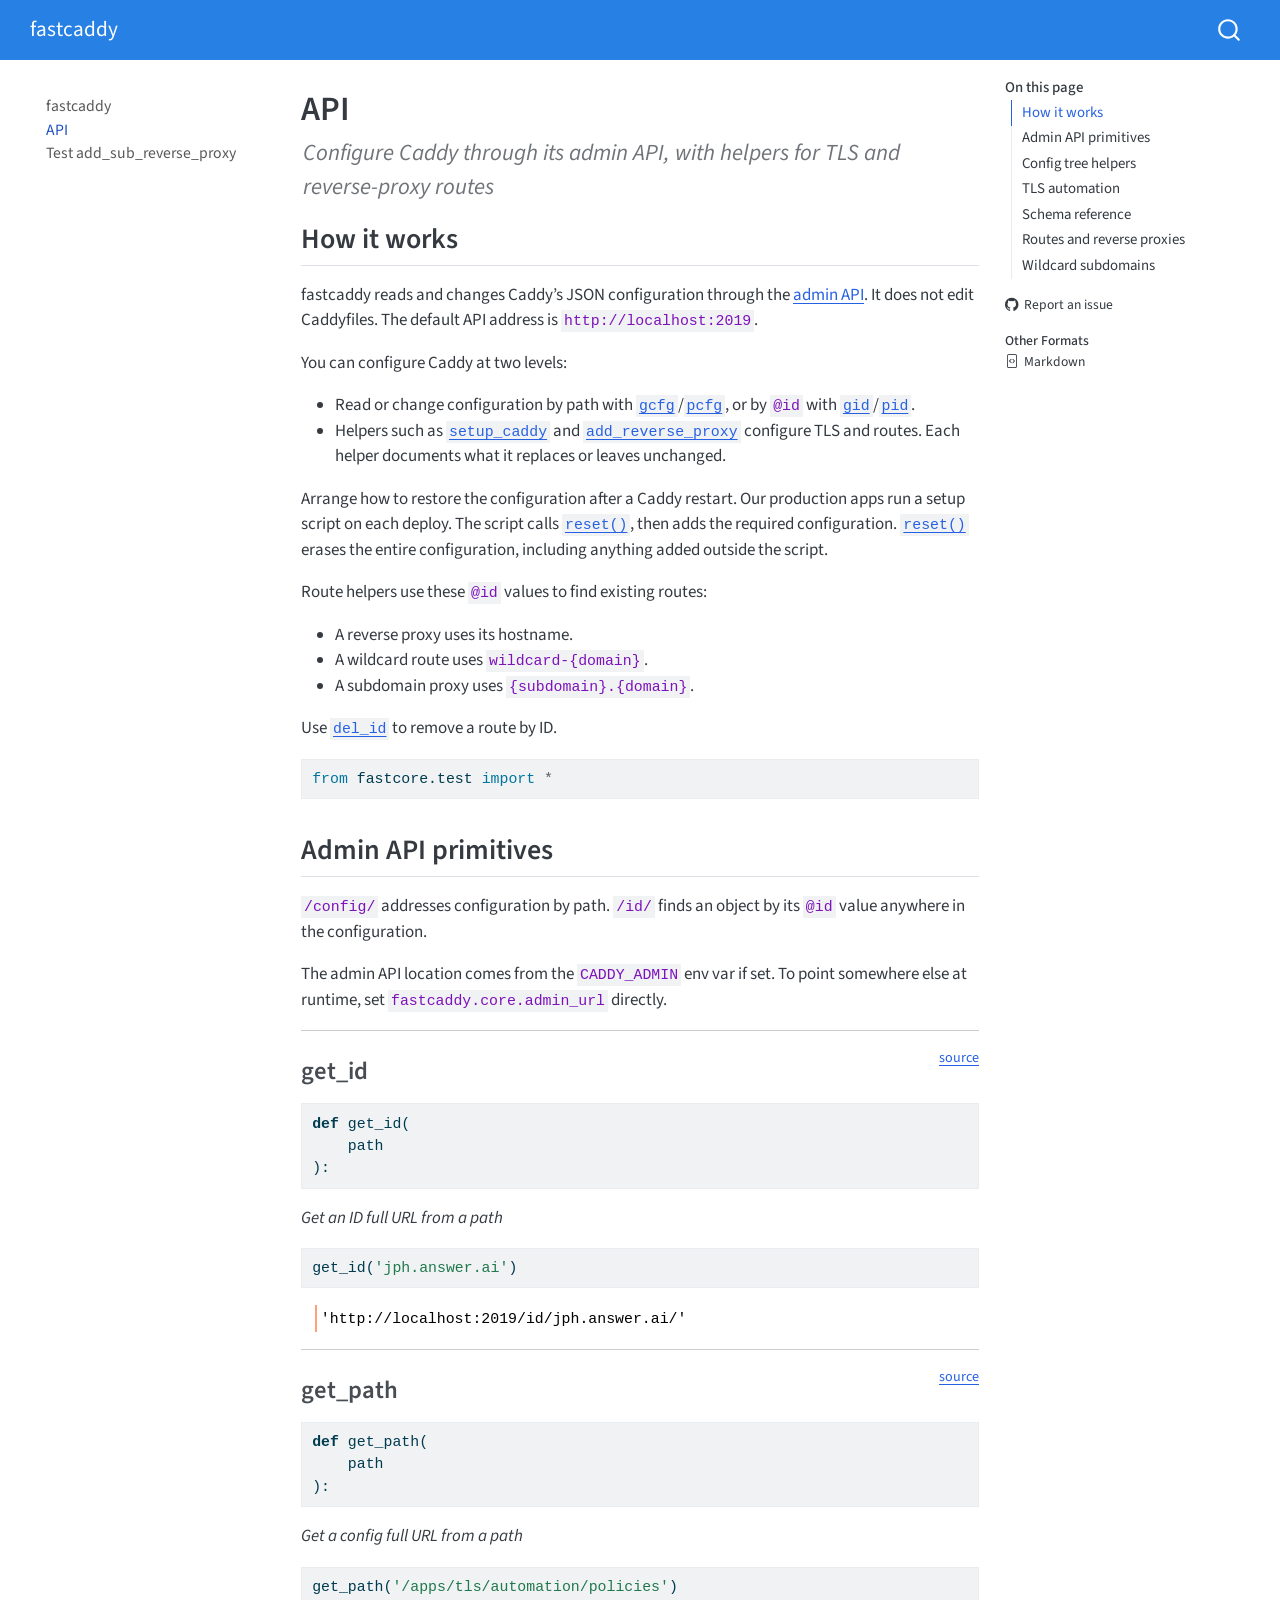
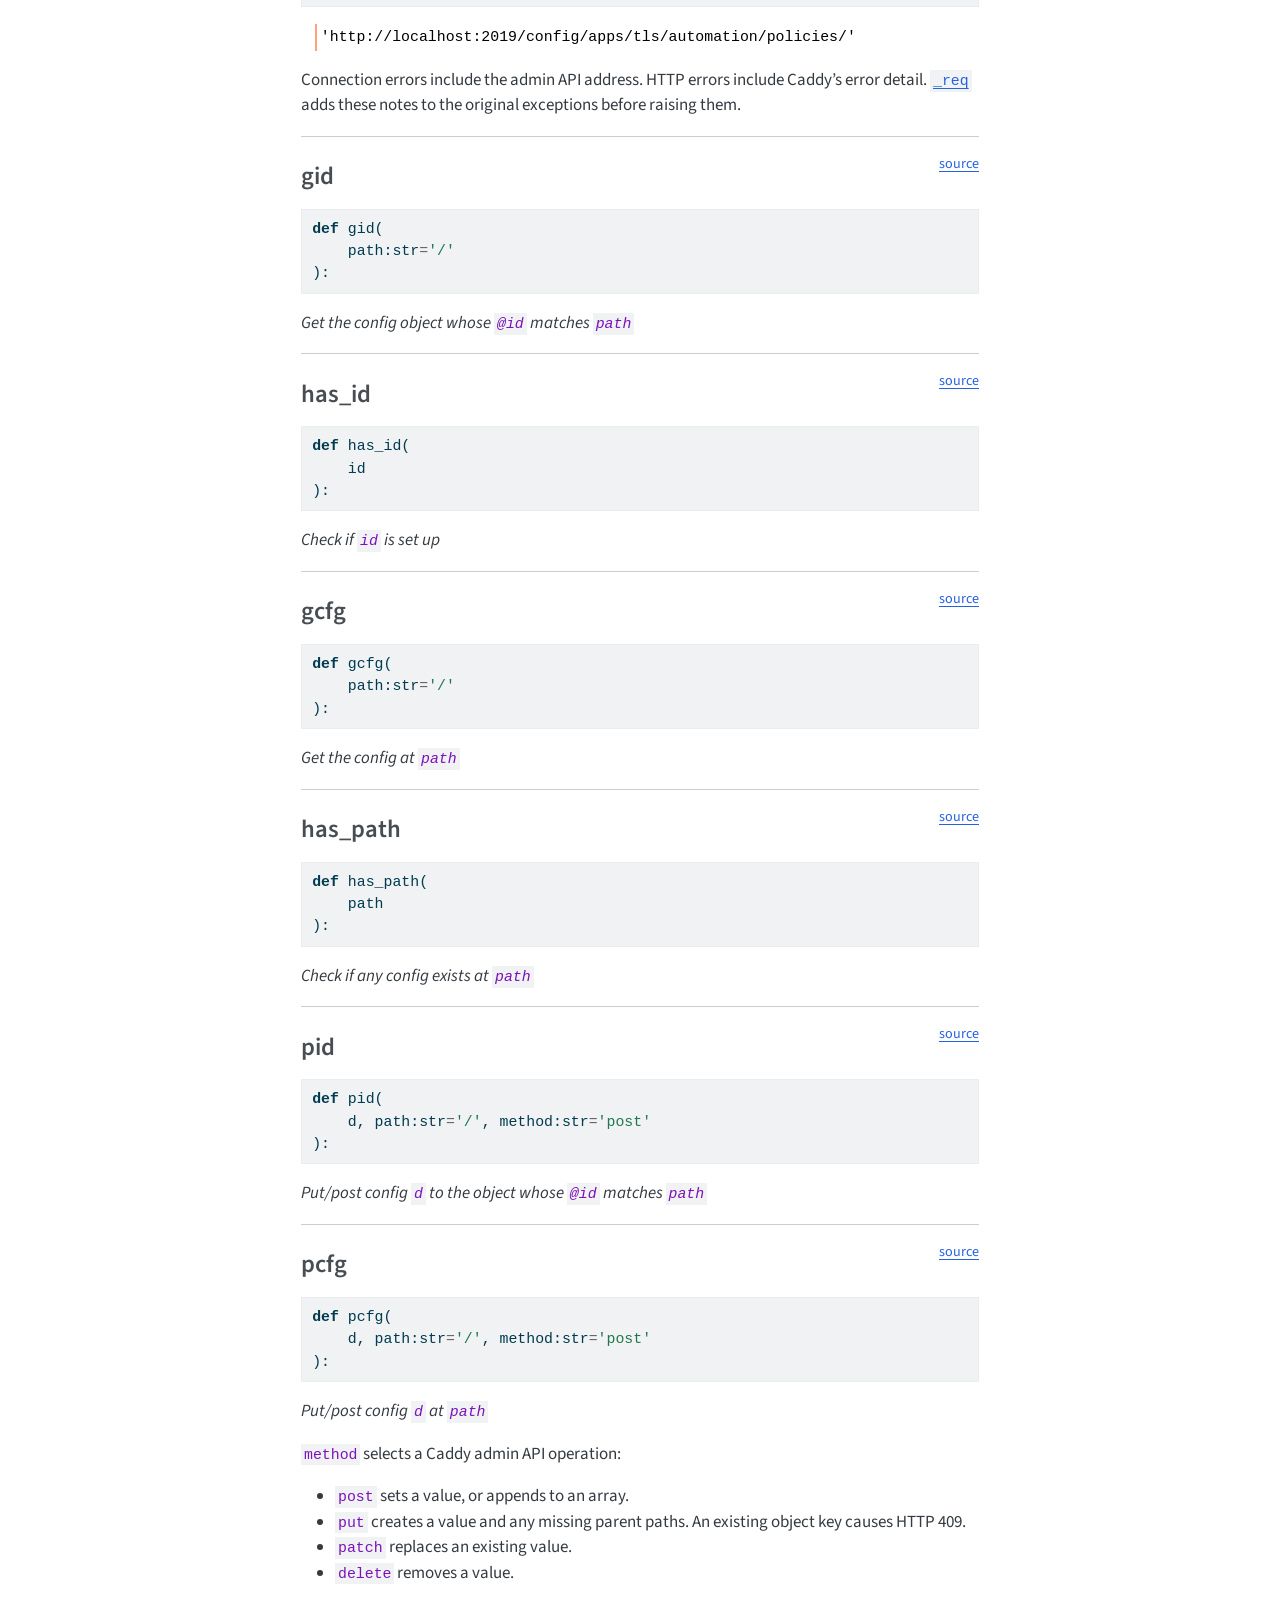
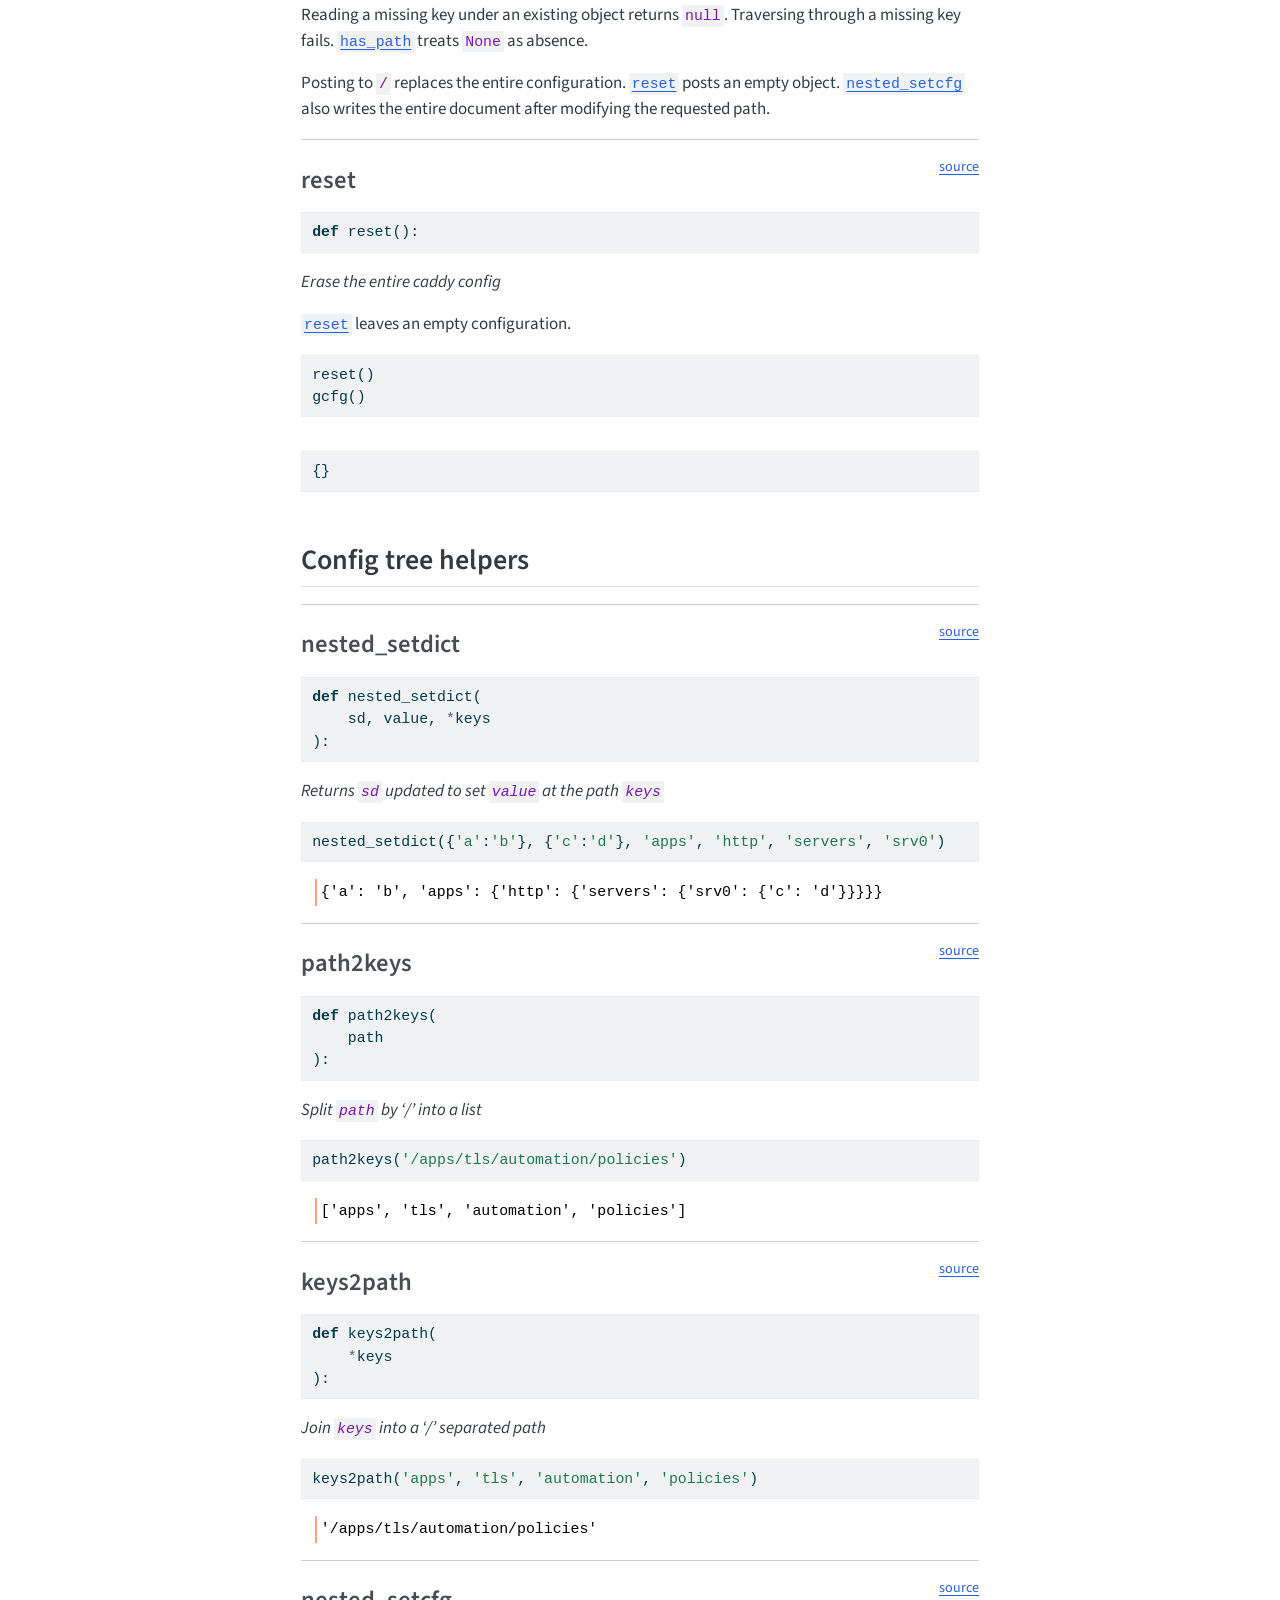
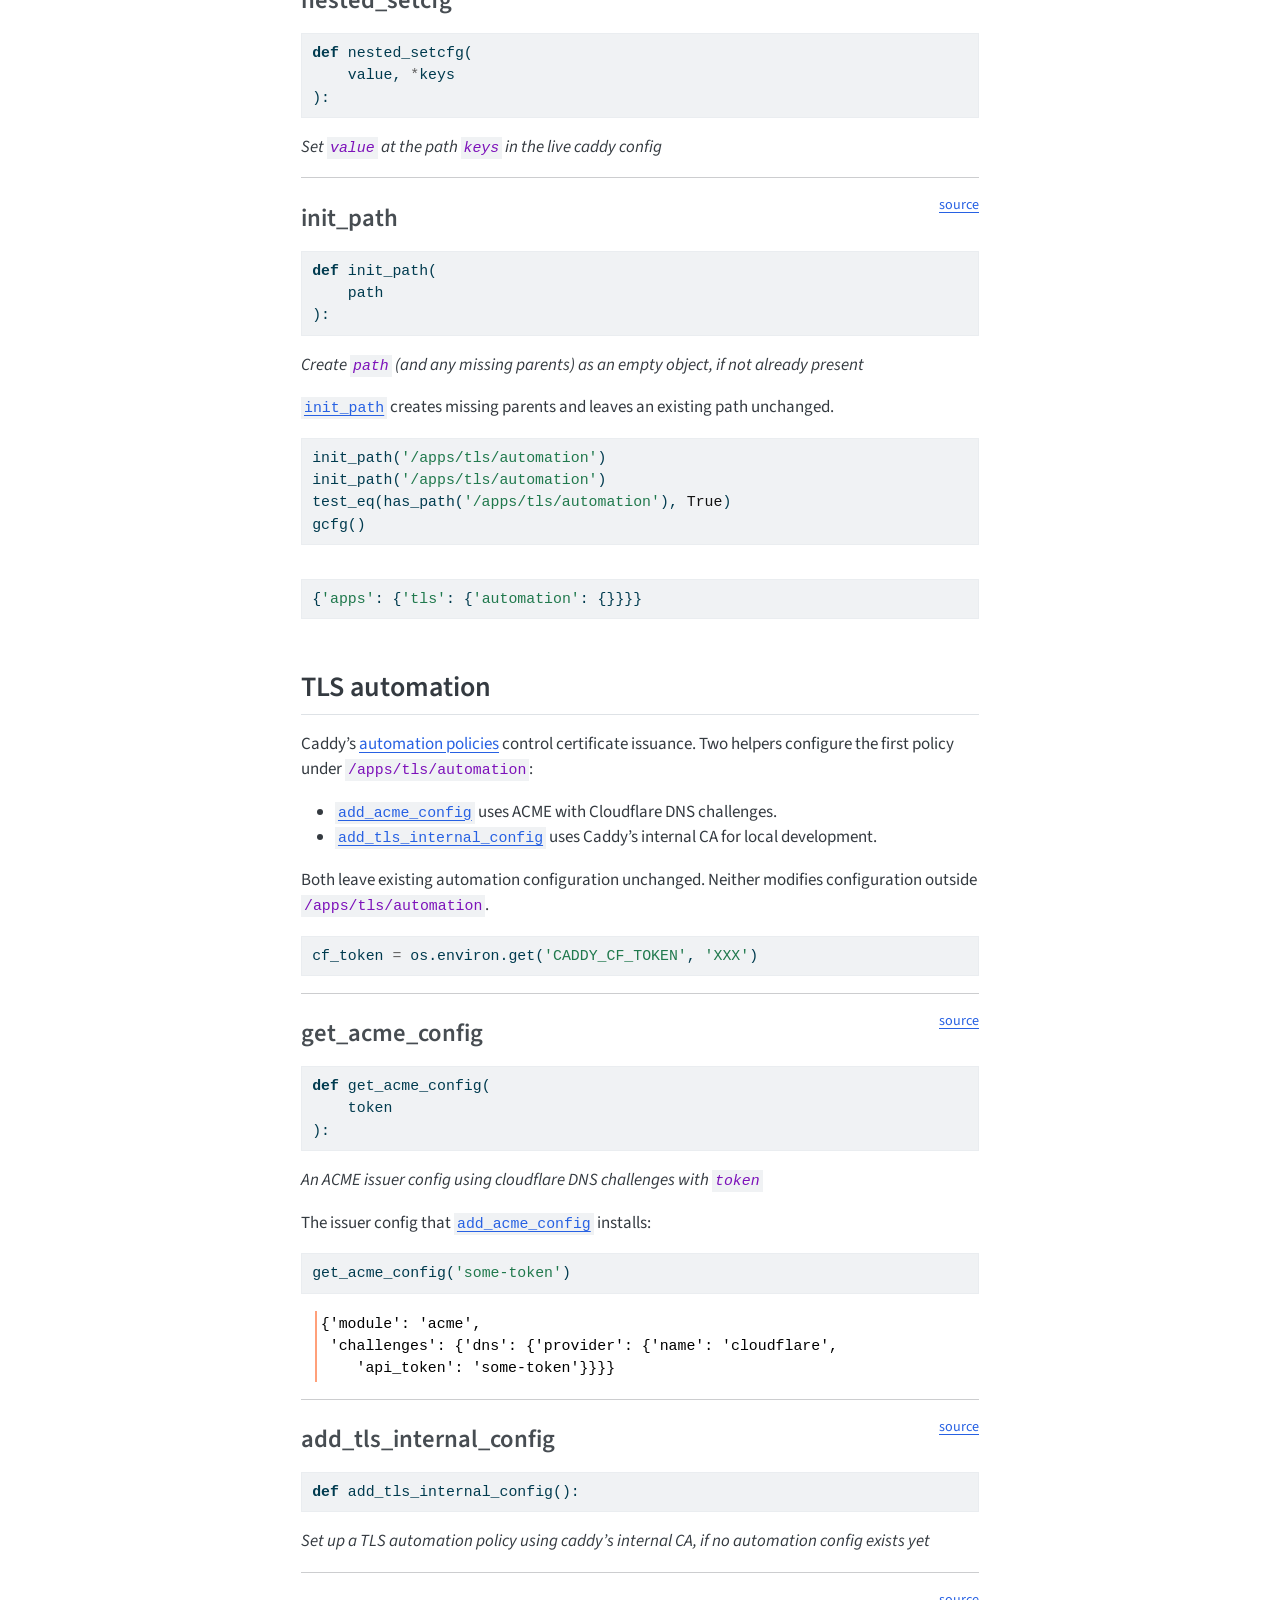
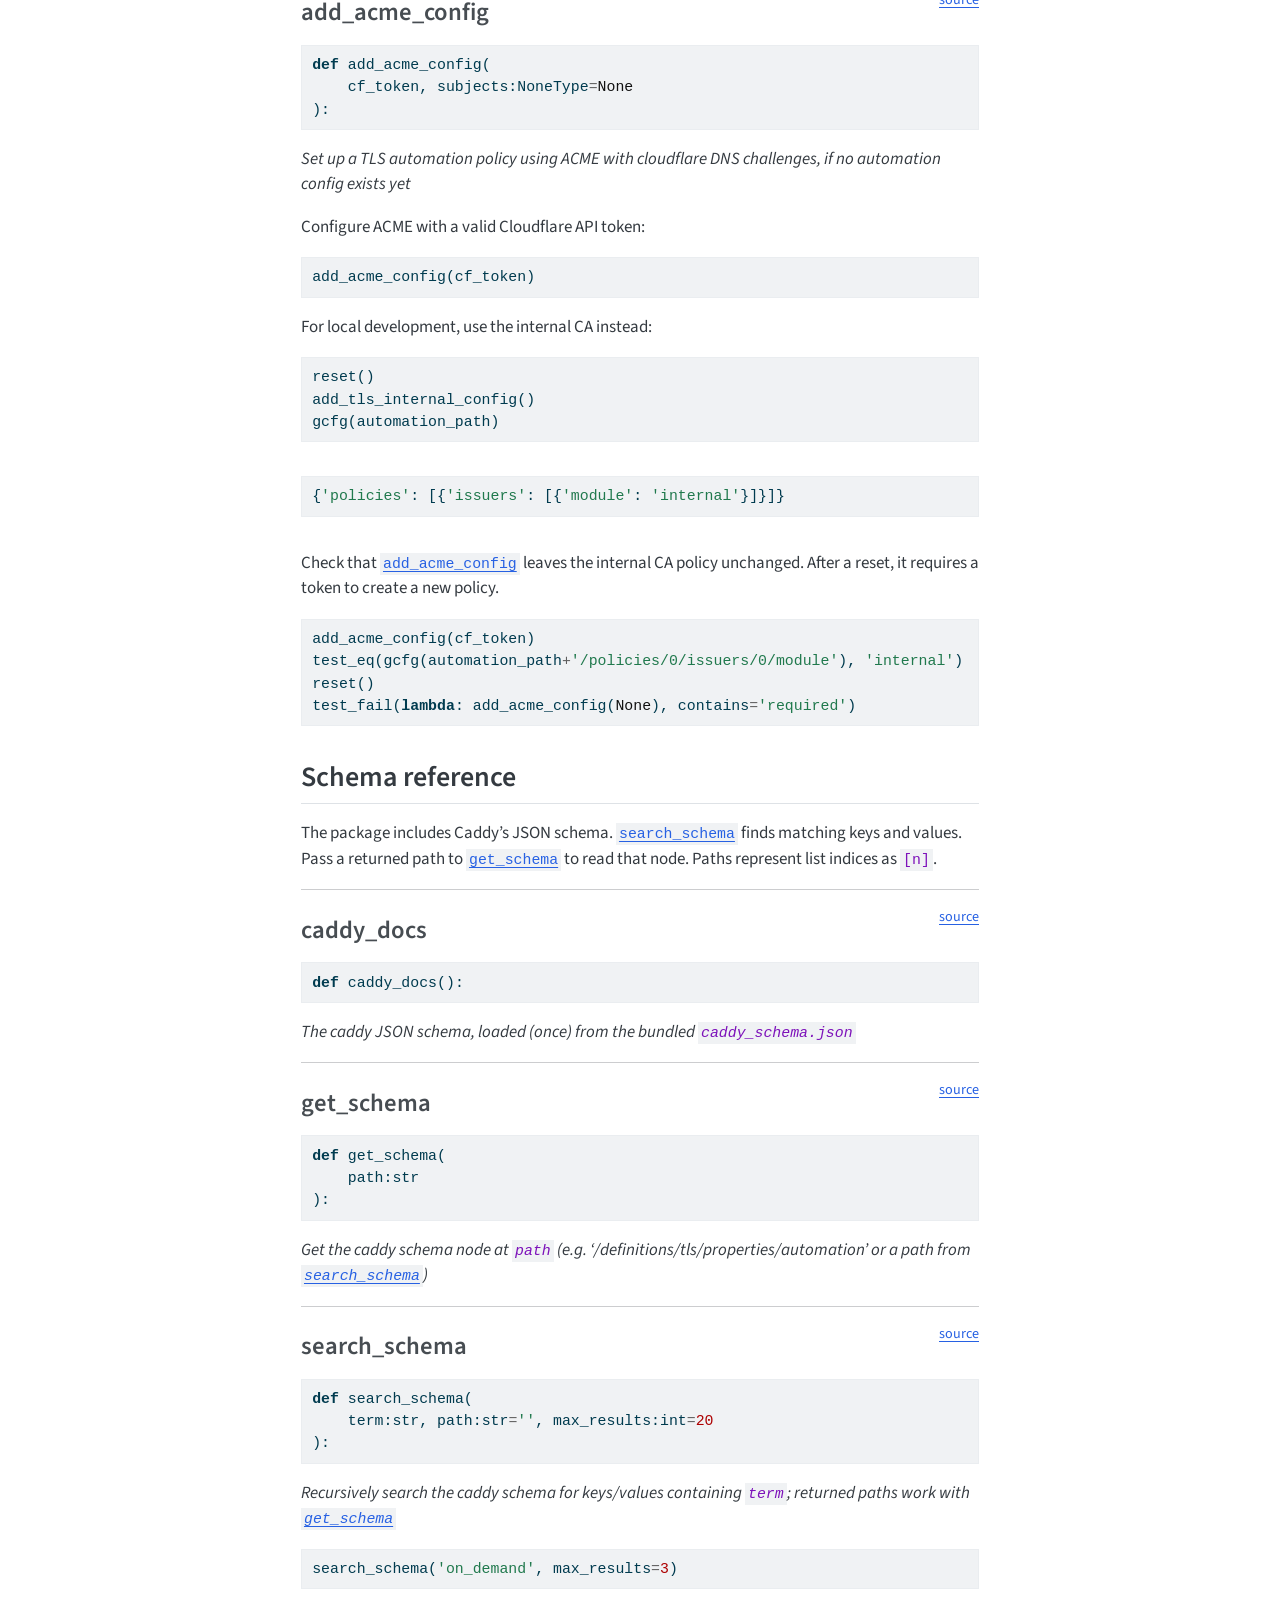
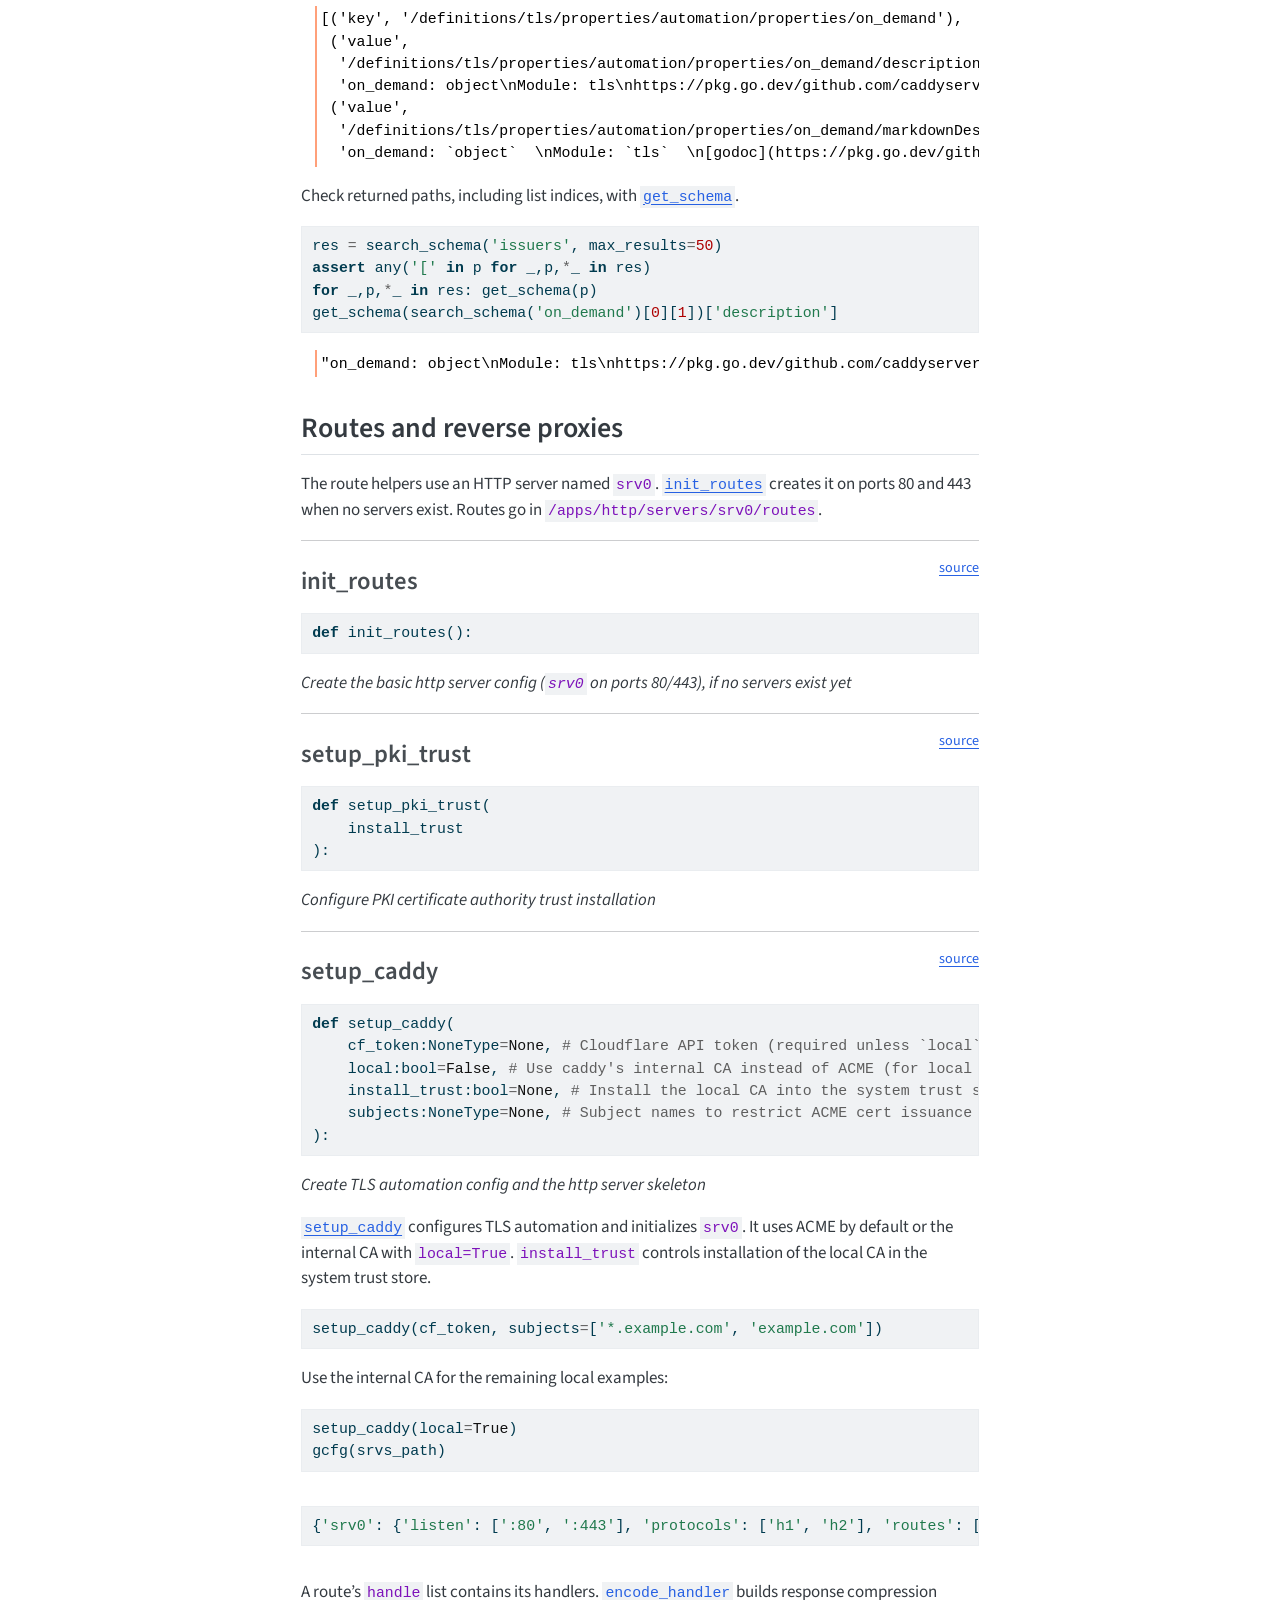
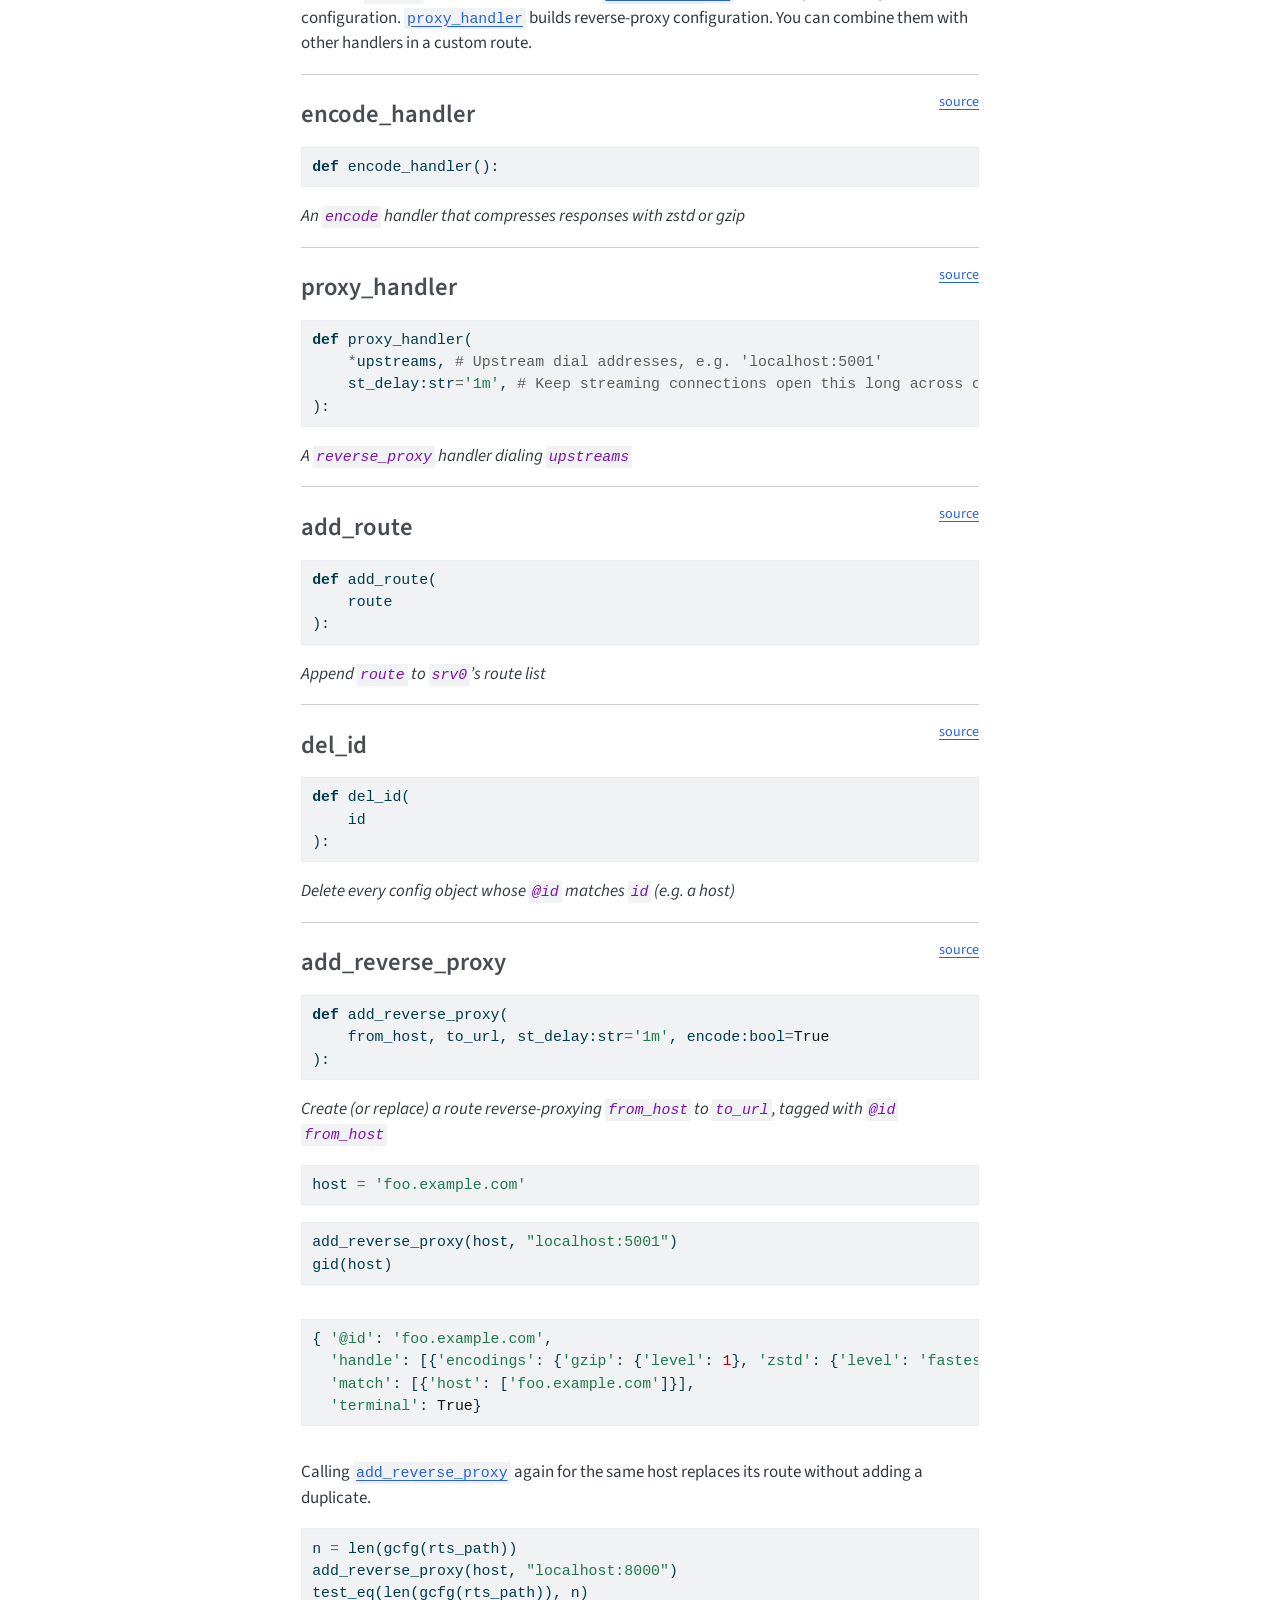
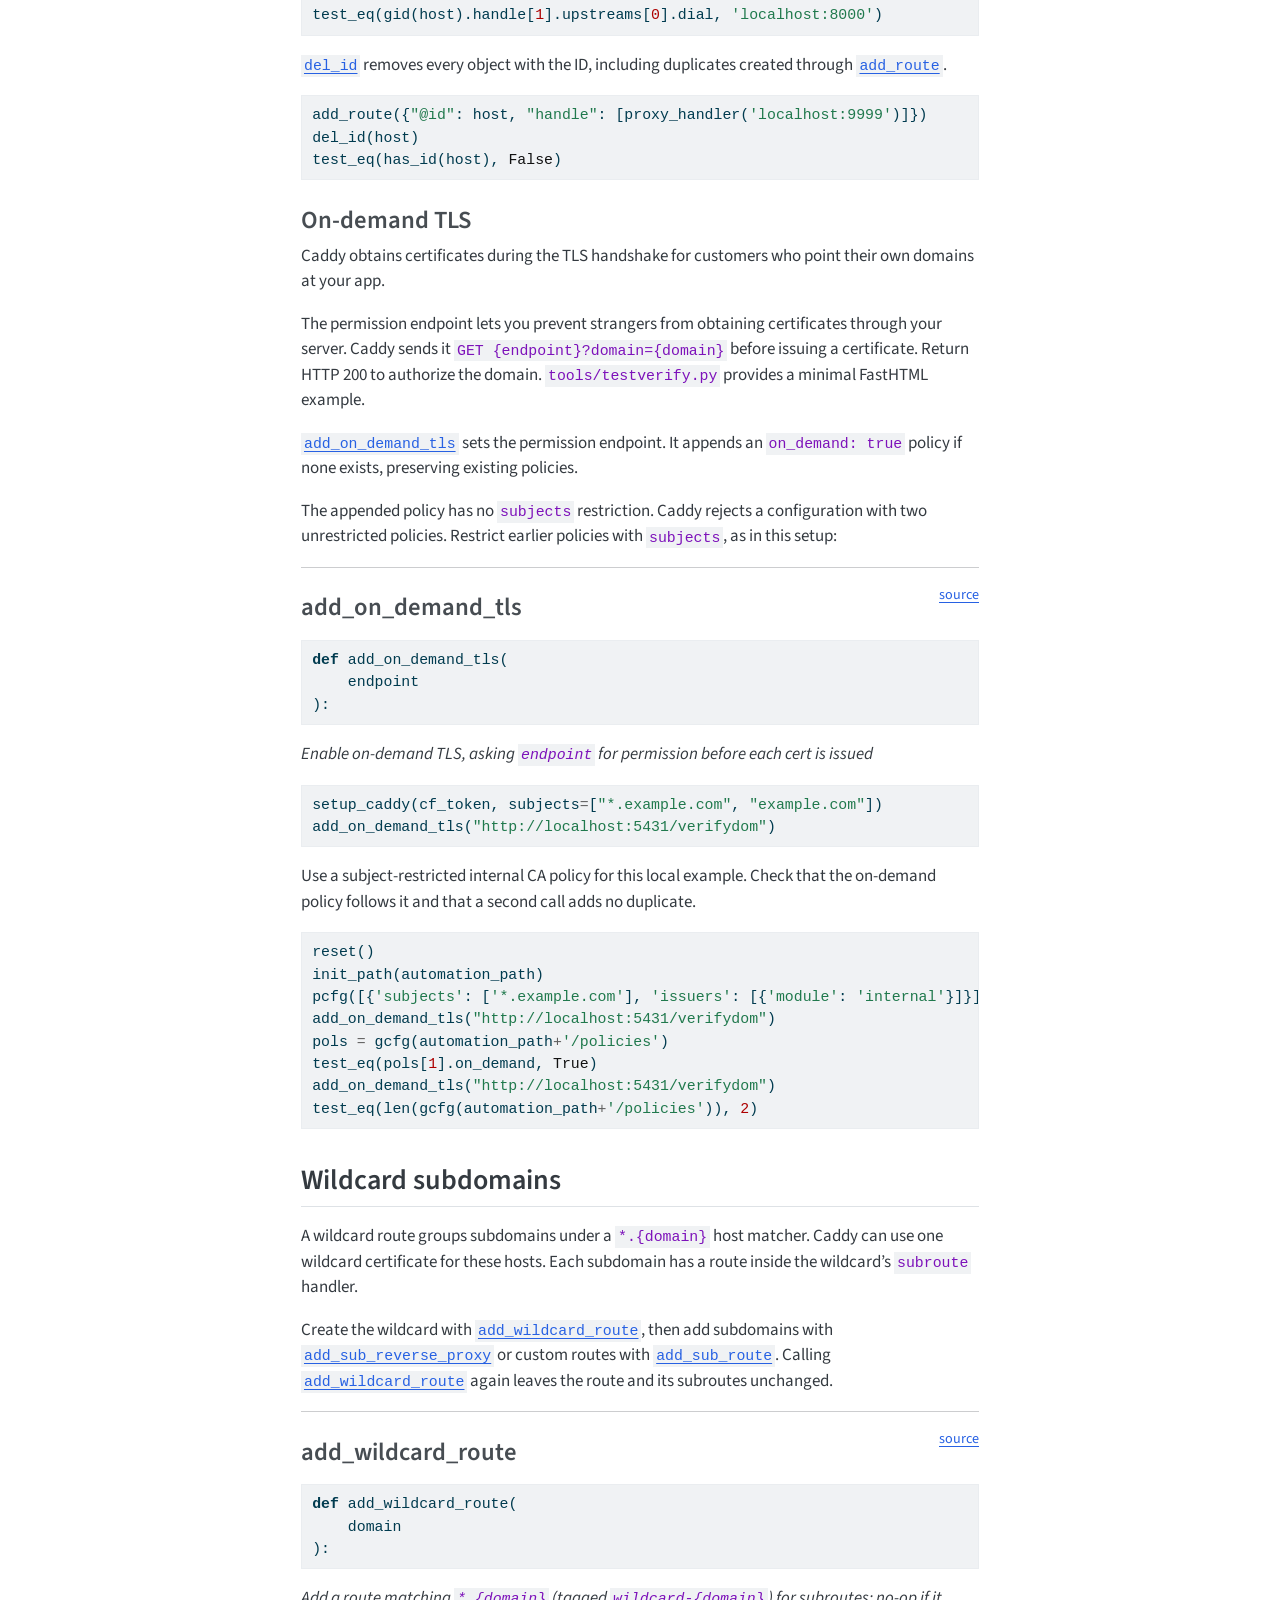
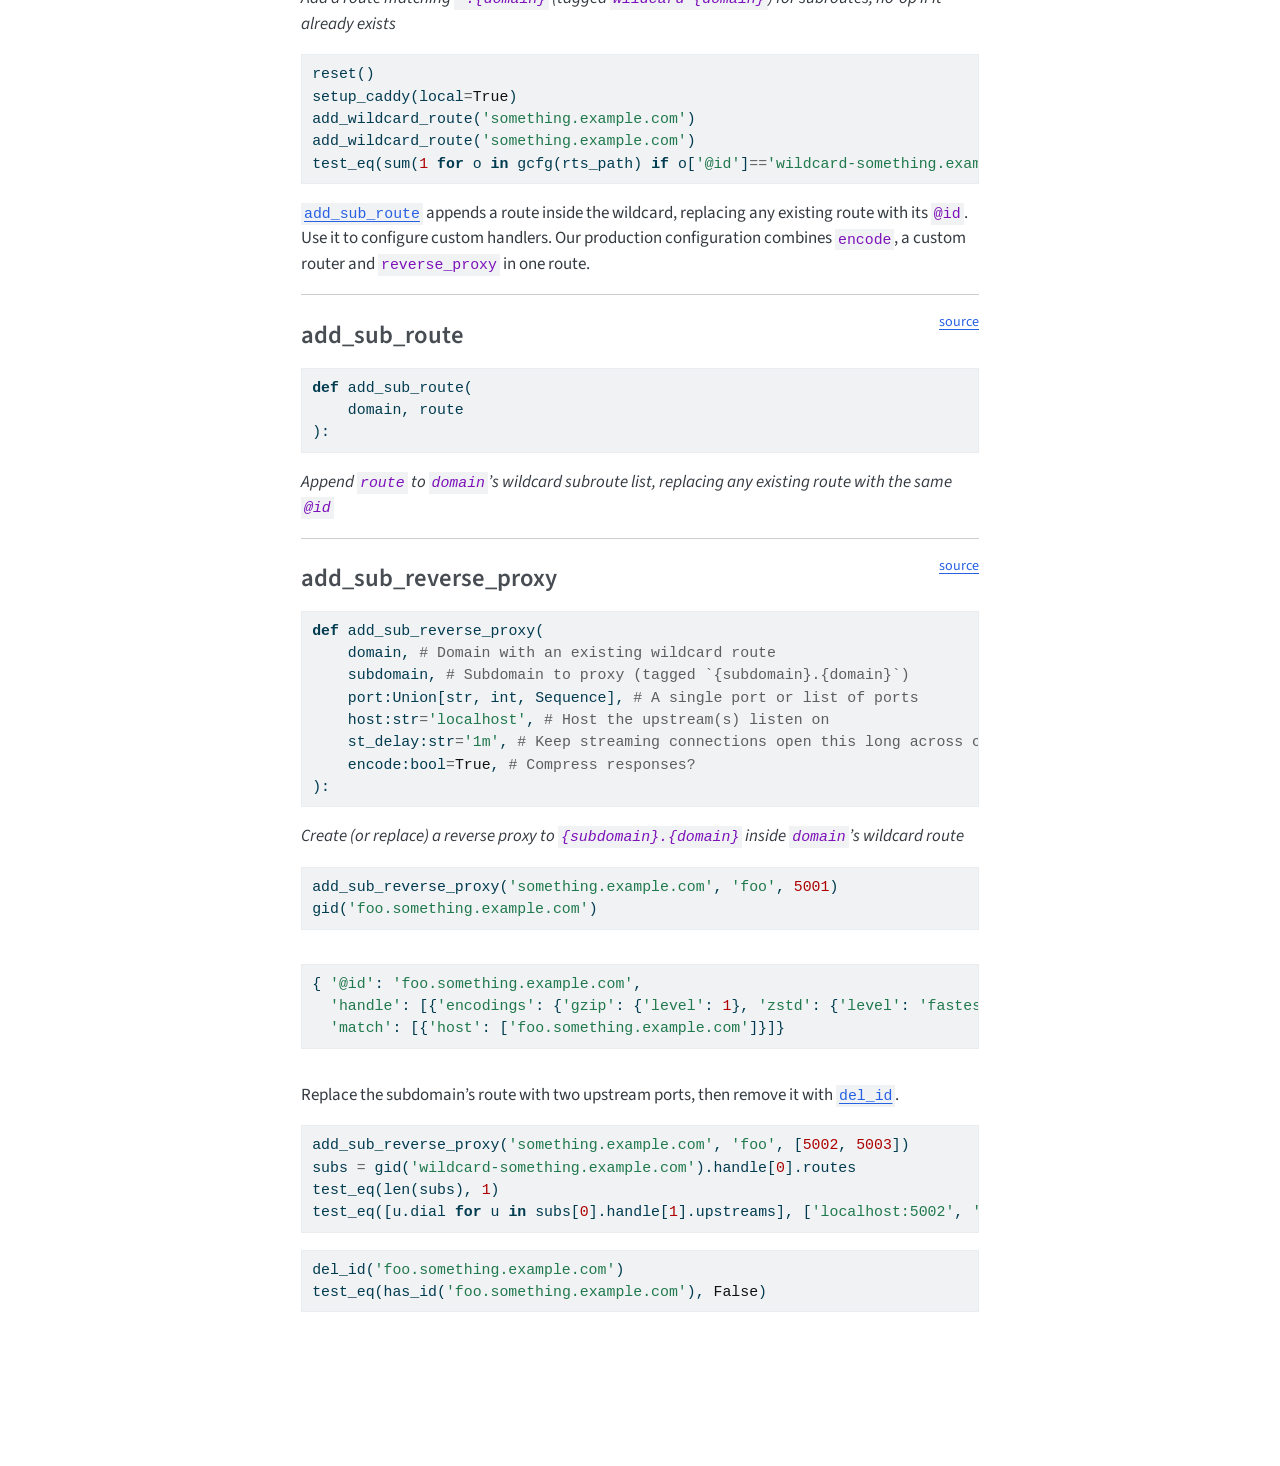
==== commit e95d72bf: "deploy: fc4456556bf6b3dcb71ac4752f617c68976bbcca" ====
--- a/core.html
+++ b/core.html
@@ -6,7 +6,7 @@
 
 <meta name="viewport" content="width=device-width, initial-scale=1.0, user-scalable=yes">
 
-<meta name="description" content="Wrap the Caddy admin API: low-level config primitives, plus opinionated recipes for TLS and reverse-proxy routes">
+<meta name="description" content="Configure Caddy through its admin API, with helpers for TLS and reverse-proxy routes">
 
 <title>API – fastcaddy</title>
 <style>
@@ -81,7 +81,7 @@
 <link href="site_libs/quarto-html/quarto-syntax-highlighting-64a204ab8560d761af7679ceaba22944.css" rel="stylesheet" id="quarto-text-highlighting-styles">
 <script src="site_libs/bootstrap/bootstrap.min.js"></script>
 <link href="site_libs/bootstrap/bootstrap-icons.css" rel="stylesheet">
-<link href="site_libs/bootstrap/bootstrap-2b6a17fde00b5ccb222bcc6fbf188e31.min.css" rel="stylesheet" append-hash="true" id="quarto-bootstrap" data-mode="light">
+<link href="site_libs/bootstrap/bootstrap-5ff355f32169432f12e3b54c979a24ba.min.css" rel="stylesheet" append-hash="true" id="quarto-bootstrap" data-mode="light">
 <script id="quarto-search-options" type="application/json">{
   "location": "navbar",
   "copy-button": false,
@@ -113,10 +113,10 @@
 
 <link rel="stylesheet" href="styles.css">
 <meta property="og:title" content="API – fastcaddy">
-<meta property="og:description" content="Wrap the Caddy admin API: low-level config primitives, plus opinionated recipes for TLS and reverse-proxy routes">
+<meta property="og:description" content="Configure Caddy through its admin API, with helpers for TLS and reverse-proxy routes">
 <meta property="og:site_name" content="fastcaddy">
 <meta name="twitter:title" content="API – fastcaddy">
-<meta name="twitter:description" content="Wrap the Caddy admin API: low-level config primitives, plus opinionated recipes for TLS and reverse-proxy routes">
+<meta name="twitter:description" content="Configure Caddy through its admin API, with helpers for TLS and reverse-proxy routes">
 <meta name="twitter:card" content="summary">
 </head>
 
@@ -182,57 +182,15 @@
    
   <ul>
   <li><a href="#how-it-works" id="toc-how-it-works" class="nav-link active" data-scroll-target="#how-it-works">How it works</a></li>
-  <li><a href="#admin-api-primitives" id="toc-admin-api-primitives" class="nav-link" data-scroll-target="#admin-api-primitives">Admin API primitives</a>
-  <ul class="collapse">
-  <li><a href="#get_id" id="toc-get_id" class="nav-link" data-scroll-target="#get_id">get_id</a></li>
-  <li><a href="#get_path" id="toc-get_path" class="nav-link" data-scroll-target="#get_path">get_path</a></li>
-  <li><a href="#gid" id="toc-gid" class="nav-link" data-scroll-target="#gid">gid</a></li>
-  <li><a href="#has_id" id="toc-has_id" class="nav-link" data-scroll-target="#has_id">has_id</a></li>
-  <li><a href="#gcfg" id="toc-gcfg" class="nav-link" data-scroll-target="#gcfg">gcfg</a></li>
-  <li><a href="#has_path" id="toc-has_path" class="nav-link" data-scroll-target="#has_path">has_path</a></li>
-  <li><a href="#pid" id="toc-pid" class="nav-link" data-scroll-target="#pid">pid</a></li>
-  <li><a href="#pcfg" id="toc-pcfg" class="nav-link" data-scroll-target="#pcfg">pcfg</a></li>
-  <li><a href="#reset" id="toc-reset" class="nav-link" data-scroll-target="#reset">reset</a></li>
-  </ul></li>
-  <li><a href="#config-tree-helpers" id="toc-config-tree-helpers" class="nav-link" data-scroll-target="#config-tree-helpers">Config tree helpers</a>
-  <ul class="collapse">
-  <li><a href="#nested_setdict" id="toc-nested_setdict" class="nav-link" data-scroll-target="#nested_setdict">nested_setdict</a></li>
-  <li><a href="#path2keys" id="toc-path2keys" class="nav-link" data-scroll-target="#path2keys">path2keys</a></li>
-  <li><a href="#keys2path" id="toc-keys2path" class="nav-link" data-scroll-target="#keys2path">keys2path</a></li>
-  <li><a href="#nested_setcfg" id="toc-nested_setcfg" class="nav-link" data-scroll-target="#nested_setcfg">nested_setcfg</a></li>
-  <li><a href="#init_path" id="toc-init_path" class="nav-link" data-scroll-target="#init_path">init_path</a></li>
-  </ul></li>
-  <li><a href="#tls-automation" id="toc-tls-automation" class="nav-link" data-scroll-target="#tls-automation">TLS automation</a>
-  <ul class="collapse">
-  <li><a href="#get_acme_config" id="toc-get_acme_config" class="nav-link" data-scroll-target="#get_acme_config">get_acme_config</a></li>
-  <li><a href="#add_tls_internal_config" id="toc-add_tls_internal_config" class="nav-link" data-scroll-target="#add_tls_internal_config">add_tls_internal_config</a></li>
-  <li><a href="#add_acme_config" id="toc-add_acme_config" class="nav-link" data-scroll-target="#add_acme_config">add_acme_config</a></li>
-  </ul></li>
-  <li><a href="#schema-reference" id="toc-schema-reference" class="nav-link" data-scroll-target="#schema-reference">Schema reference</a>
-  <ul class="collapse">
-  <li><a href="#caddy_docs" id="toc-caddy_docs" class="nav-link" data-scroll-target="#caddy_docs">caddy_docs</a></li>
-  <li><a href="#get_schema" id="toc-get_schema" class="nav-link" data-scroll-target="#get_schema">get_schema</a></li>
-  <li><a href="#search_schema" id="toc-search_schema" class="nav-link" data-scroll-target="#search_schema">search_schema</a></li>
-  </ul></li>
+  <li><a href="#admin-api-primitives" id="toc-admin-api-primitives" class="nav-link" data-scroll-target="#admin-api-primitives">Admin API primitives</a></li>
+  <li><a href="#config-tree-helpers" id="toc-config-tree-helpers" class="nav-link" data-scroll-target="#config-tree-helpers">Config tree helpers</a></li>
+  <li><a href="#tls-automation" id="toc-tls-automation" class="nav-link" data-scroll-target="#tls-automation">TLS automation</a></li>
+  <li><a href="#schema-reference" id="toc-schema-reference" class="nav-link" data-scroll-target="#schema-reference">Schema reference</a></li>
   <li><a href="#routes-and-reverse-proxies" id="toc-routes-and-reverse-proxies" class="nav-link" data-scroll-target="#routes-and-reverse-proxies">Routes and reverse proxies</a>
   <ul class="collapse">
-  <li><a href="#init_routes" id="toc-init_routes" class="nav-link" data-scroll-target="#init_routes">init_routes</a></li>
-  <li><a href="#setup_pki_trust" id="toc-setup_pki_trust" class="nav-link" data-scroll-target="#setup_pki_trust">setup_pki_trust</a></li>
-  <li><a href="#setup_caddy" id="toc-setup_caddy" class="nav-link" data-scroll-target="#setup_caddy">setup_caddy</a></li>
-  <li><a href="#encode_handler" id="toc-encode_handler" class="nav-link" data-scroll-target="#encode_handler">encode_handler</a></li>
-  <li><a href="#proxy_handler" id="toc-proxy_handler" class="nav-link" data-scroll-target="#proxy_handler">proxy_handler</a></li>
-  <li><a href="#add_route" id="toc-add_route" class="nav-link" data-scroll-target="#add_route">add_route</a></li>
-  <li><a href="#del_id" id="toc-del_id" class="nav-link" data-scroll-target="#del_id">del_id</a></li>
-  <li><a href="#add_reverse_proxy" id="toc-add_reverse_proxy" class="nav-link" data-scroll-target="#add_reverse_proxy">add_reverse_proxy</a></li>
   <li><a href="#on-demand-tls" id="toc-on-demand-tls" class="nav-link" data-scroll-target="#on-demand-tls">On-demand TLS</a></li>
-  <li><a href="#add_on_demand_tls" id="toc-add_on_demand_tls" class="nav-link" data-scroll-target="#add_on_demand_tls">add_on_demand_tls</a></li>
   </ul></li>
-  <li><a href="#wildcard-subdomains" id="toc-wildcard-subdomains" class="nav-link" data-scroll-target="#wildcard-subdomains">Wildcard subdomains</a>
-  <ul class="collapse">
-  <li><a href="#add_wildcard_route" id="toc-add_wildcard_route" class="nav-link" data-scroll-target="#add_wildcard_route">add_wildcard_route</a></li>
-  <li><a href="#add_sub_route" id="toc-add_sub_route" class="nav-link" data-scroll-target="#add_sub_route">add_sub_route</a></li>
-  <li><a href="#add_sub_reverse_proxy" id="toc-add_sub_reverse_proxy" class="nav-link" data-scroll-target="#add_sub_reverse_proxy">add_sub_reverse_proxy</a></li>
-  </ul></li>
+  <li><a href="#wildcard-subdomains" id="toc-wildcard-subdomains" class="nav-link" data-scroll-target="#wildcard-subdomains">Wildcard subdomains</a></li>
   </ul>
 <div class="toc-actions"><ul><li><a href="https://github.com/AnswerDotAI/fastcaddy/issues/new" class="toc-action"><i class="bi bi-github"></i>Report an issue</a></li></ul></div><div class="quarto-alternate-formats"><h2>Other Formats</h2><ul><li><a href="core.html.md"><i class="bi bi-file-code"></i>Markdown</a></li></ul></div></nav>
     </div>
@@ -246,7 +204,7 @@
 
 <div>
   <div class="description">
-    Wrap the Caddy admin API: low-level config primitives, plus opinionated recipes for TLS and reverse-proxy routes
+    Configure Caddy through its admin API, with helpers for TLS and reverse-proxy routes
   </div>
 </div>
 
@@ -266,22 +224,29 @@
 <!-- WARNING: THIS FILE WAS AUTOGENERATED! DO NOT EDIT! -->
 <section id="how-it-works" class="level2">
 <h2 class="anchored" data-anchor-id="how-it-works">How it works</h2>
-<p>Caddy holds its entire configuration as a single JSON document, which it serves and accepts over its <a href="https://caddyserver.com/docs/api">admin API</a> (<code>http://localhost:2019</code> by default). fastcaddy talks to that API; it never touches a Caddyfile.</p>
-<p>There are two layers here:</p>
+<p>fastcaddy reads and changes Caddy’s JSON configuration through the <a href="https://caddyserver.com/docs/api">admin API</a>. It does not edit Caddyfiles. The default API address is <code>http://localhost:2019</code>.</p>
+<p>You can configure Caddy at two levels:</p>
 <ul>
-<li><strong>Primitives</strong> map 1:1 to admin API operations: <a href="https://AnswerDotAI.github.io/fastcaddy/core.html#gcfg"><code>gcfg</code></a>/<a href="https://AnswerDotAI.github.io/fastcaddy/core.html#pcfg"><code>pcfg</code></a> get and set config subtrees by path, <a href="https://AnswerDotAI.github.io/fastcaddy/core.html#gid"><code>gid</code></a>/<a href="https://AnswerDotAI.github.io/fastcaddy/core.html#pid"><code>pid</code></a>/<a href="https://AnswerDotAI.github.io/fastcaddy/core.html#del_id"><code>del_id</code></a> do the same for objects tagged with an <code>@id</code>, <a href="https://AnswerDotAI.github.io/fastcaddy/core.html#has_path"><code>has_path</code></a>/<a href="https://AnswerDotAI.github.io/fastcaddy/core.html#has_id"><code>has_id</code></a> test for existence, and <a href="https://AnswerDotAI.github.io/fastcaddy/core.html#reset"><code>reset</code></a> erases everything.</li>
-<li><strong>Recipes</strong> (<a href="https://AnswerDotAI.github.io/fastcaddy/core.html#setup_caddy"><code>setup_caddy</code></a>, <a href="https://AnswerDotAI.github.io/fastcaddy/core.html#add_reverse_proxy"><code>add_reverse_proxy</code></a>, <a href="https://AnswerDotAI.github.io/fastcaddy/core.html#add_wildcard_route"><code>add_wildcard_route</code></a>, <a href="https://AnswerDotAI.github.io/fastcaddy/core.html#add_sub_reverse_proxy"><code>add_sub_reverse_proxy</code></a>, <a href="https://AnswerDotAI.github.io/fastcaddy/core.html#add_on_demand_tls"><code>add_on_demand_tls</code></a>) each own one documented subtree of the config, and are safe to re-run: they replace or skip their own subtree and never touch anything else.</li>
+<li>Read or change configuration by path with <a href="https://AnswerDotAI.github.io/fastcaddy/core.html#gcfg"><code>gcfg</code></a>/<a href="https://AnswerDotAI.github.io/fastcaddy/core.html#pcfg"><code>pcfg</code></a>, or by <code>@id</code> with <a href="https://AnswerDotAI.github.io/fastcaddy/core.html#gid"><code>gid</code></a>/<a href="https://AnswerDotAI.github.io/fastcaddy/core.html#pid"><code>pid</code></a>.</li>
+<li>Helpers such as <a href="https://AnswerDotAI.github.io/fastcaddy/core.html#setup_caddy"><code>setup_caddy</code></a> and <a href="https://AnswerDotAI.github.io/fastcaddy/core.html#add_reverse_proxy"><code>add_reverse_proxy</code></a> configure TLS and routes. Each helper documents what it replaces or leaves unchanged.</li>
 </ul>
-<p>Config set over the API is <em>ephemeral</em>: it does not survive a caddy restart unless you arrange that yourself. The recommended pattern (used by our production apps) is a setup script that runs on every deploy: <a href="https://AnswerDotAI.github.io/fastcaddy/core.html#reset"><code>reset()</code></a>, then the recipes you need. That way the script is the single source of truth for your routing config.</p>
-<p>Routes created by the recipes are tagged with predictable <code>@id</code>s, which is how re-runs find and replace them: a plain reverse proxy is tagged with its hostname, a wildcard route for <code>*.{domain}</code> is tagged <code>wildcard-{domain}</code>, and a subdomain proxy inside it is tagged <code>{subdomain}.{domain}</code>. <a href="https://AnswerDotAI.github.io/fastcaddy/core.html#del_id"><code>del_id</code></a> removes any of them.</p>
-<div id="dee4d5f5" class="cell">
+<p>Arrange how to restore the configuration after a Caddy restart. Our production apps run a setup script on each deploy. The script calls <a href="https://AnswerDotAI.github.io/fastcaddy/core.html#reset"><code>reset()</code></a>, then adds the required configuration. <a href="https://AnswerDotAI.github.io/fastcaddy/core.html#reset"><code>reset()</code></a> erases the entire configuration, including anything added outside the script.</p>
+<p>Route helpers use these <code>@id</code> values to find existing routes:</p>
+<ul>
+<li>A reverse proxy uses its hostname.</li>
+<li>A wildcard route uses <code>wildcard-{domain}</code>.</li>
+<li>A subdomain proxy uses <code>{subdomain}.{domain}</code>.</li>
+</ul>
+<p>Use <a href="https://AnswerDotAI.github.io/fastcaddy/core.html#del_id"><code>del_id</code></a> to remove a route by ID.</p>
+<div id="dee4d5f5" class="cell" data-quarto-private-1="{&quot;key&quot;:&quot;execution&quot;,&quot;value&quot;:{&quot;iopub.execute_input&quot;:&quot;2026-09-21T03:35:28.762320+00:00&quot;,&quot;shell.execute_reply&quot;:&quot;2026-09-21T03:35:28.763609+00:00&quot;,&quot;total&quot;:0.0012926859999993212}}" data-execution_count="2">
 <div class="code-copy-outer-scaffold"><div class="sourceCode cell-code" id="cb1"><pre class="sourceCode python code-with-copy"><code class="sourceCode python"><span id="cb1-1"><a href="#cb1-1" aria-hidden="true" tabindex="-1"></a><span class="im">from</span> fastcore.test <span class="im">import</span> <span class="op">*</span></span></code></pre></div><button title="Copy to Clipboard" class="code-copy-button"><i class="bi"></i></button></div>
 </div>
 </section>
 <section id="admin-api-primitives" class="level2">
 <h2 class="anchored" data-anchor-id="admin-api-primitives">Admin API primitives</h2>
-<p>These wrap the admin API endpoints directly. <code>/config/</code> addresses config subtrees by path; <code>/id/</code> addresses any config object that carries an <code>"@id"</code> key, no matter where it lives in the tree.</p>
+<p><code>/config/</code> addresses configuration by path. <code>/id/</code> finds an object by its <code>@id</code> value anywhere in the configuration.</p>
 <p>The admin API location comes from the <code>CADDY_ADMIN</code> env var if set. To point somewhere else at runtime, set <code>fastcaddy.core.admin_url</code> directly.</p>
+<div id="8d6ef7be" class="cell" data-quarto-private-1="{&quot;key&quot;:&quot;execution&quot;,&quot;value&quot;:{&quot;iopub.execute_input&quot;:&quot;2026-09-21T03:35:28.765924+00:00&quot;,&quot;shell.execute_reply&quot;:&quot;2026-09-21T03:35:28.895920+00:00&quot;,&quot;total&quot;:0.13000025000000193}}" data-execution_count="5">
 <hr>
 <p><a href="https://github.com/AnswerDotAI/fastcaddy/blob/main/fastcaddy/core.py#L24" target="_blank" style="float:right; font-size:smaller">source</a></p>
 <section id="get_id" class="level3">
@@ -290,92 +255,117 @@
 <span id="cb2-2"><a href="#cb2-2" aria-hidden="true" tabindex="-1"></a>    path</span>
 <span id="cb2-3"><a href="#cb2-3" aria-hidden="true" tabindex="-1"></a>):</span></code></pre></div><button title="Copy to Clipboard" class="code-copy-button"><i class="bi"></i></button></div>
 <p><em>Get an ID full URL from a path</em></p>
+</section>
+</div>
 <div id="d245250d" class="cell">
 <div class="code-copy-outer-scaffold"><div class="sourceCode cell-code" id="cb3"><pre class="sourceCode python code-with-copy"><code class="sourceCode python"><span id="cb3-1"><a href="#cb3-1" aria-hidden="true" tabindex="-1"></a>get_id(<span class="st">'jph.answer.ai'</span>)</span></code></pre></div><button title="Copy to Clipboard" class="code-copy-button"><i class="bi"></i></button></div>
 <div class="cell-output cell-output-display">
 <pre><code>'http://localhost:2019/id/jph.answer.ai/'</code></pre>
 </div>
 </div>
+<div id="be239e28" class="cell" data-quarto-private-1="{&quot;key&quot;:&quot;execution&quot;,&quot;value&quot;:{&quot;iopub.execute_input&quot;:&quot;2026-09-21T03:35:28.897490+00:00&quot;,&quot;shell.execute_reply&quot;:&quot;2026-09-21T03:35:28.901557+00:00&quot;,&quot;total&quot;:0.00406874200000118}}" data-execution_count="7">
 <hr>
 <p><a href="https://github.com/AnswerDotAI/fastcaddy/blob/main/fastcaddy/core.py#L31" target="_blank" style="float:right; font-size:smaller">source</a></p>
-</section>
 <section id="get_path" class="level3">
 <h3 class="anchored" data-anchor-id="get_path">get_path</h3>
 <div class="code-copy-outer-scaffold"><div class="sourceCode" id="cb5"><pre class="sourceCode python code-with-copy"><code class="sourceCode python"><span id="cb5-1"><a href="#cb5-1" aria-hidden="true" tabindex="-1"></a><span class="kw">def</span> get_path(</span>
 <span id="cb5-2"><a href="#cb5-2" aria-hidden="true" tabindex="-1"></a>    path</span>
 <span id="cb5-3"><a href="#cb5-3" aria-hidden="true" tabindex="-1"></a>):</span></code></pre></div><button title="Copy to Clipboard" class="code-copy-button"><i class="bi"></i></button></div>
 <p><em>Get a config full URL from a path</em></p>
+</section>
+</div>
 <div id="eb7e513a" class="cell">
 <div class="code-copy-outer-scaffold"><div class="sourceCode cell-code" id="cb6"><pre class="sourceCode python code-with-copy"><code class="sourceCode python"><span id="cb6-1"><a href="#cb6-1" aria-hidden="true" tabindex="-1"></a>get_path(<span class="st">'/apps/tls/automation/policies'</span>)</span></code></pre></div><button title="Copy to Clipboard" class="code-copy-button"><i class="bi"></i></button></div>
 <div class="cell-output cell-output-display">
 <pre><code>'http://localhost:2019/config/apps/tls/automation/policies/'</code></pre>
 </div>
 </div>
-<p>All requests go through one private helper: <a href="https://AnswerDotAI.github.io/fastcaddy/core.html#_req"><code>_req</code></a> turns a connection failure into a clear “is caddy running?” message, and attaches caddy’s JSON error detail to any HTTP error before re-raising.</p>
+<p>Connection errors include the admin API address. HTTP errors include Caddy’s error detail. <a href="https://AnswerDotAI.github.io/fastcaddy/core.html#_req"><code>_req</code></a> adds these notes to the original exceptions before raising them.</p>
+<div id="a97d7a73" class="cell" data-quarto-private-1="{&quot;key&quot;:&quot;execution&quot;,&quot;value&quot;:{&quot;iopub.execute_input&quot;:&quot;2026-09-21T03:35:28.904348+00:00&quot;,&quot;shell.execute_reply&quot;:&quot;2026-09-21T03:35:28.907991+00:00&quot;,&quot;total&quot;:0.003645865000002857}}" data-execution_count="10">
 <hr>
 <p><a href="https://github.com/AnswerDotAI/fastcaddy/blob/main/fastcaddy/core.py#L53" target="_blank" style="float:right; font-size:smaller">source</a></p>
-</section>
 <section id="gid" class="level3">
 <h3 class="anchored" data-anchor-id="gid">gid</h3>
 <div class="code-copy-outer-scaffold"><div class="sourceCode" id="cb8"><pre class="sourceCode python code-with-copy"><code class="sourceCode python"><span id="cb8-1"><a href="#cb8-1" aria-hidden="true" tabindex="-1"></a><span class="kw">def</span> gid(</span>
 <span id="cb8-2"><a href="#cb8-2" aria-hidden="true" tabindex="-1"></a>    path:<span class="bu">str</span><span class="op">=</span><span class="st">'/'</span></span>
 <span id="cb8-3"><a href="#cb8-3" aria-hidden="true" tabindex="-1"></a>):</span></code></pre></div><button title="Copy to Clipboard" class="code-copy-button"><i class="bi"></i></button></div>
 <p><em>Get the config object whose <code>@id</code> matches <code>path</code></em></p>
+</section>
+</div>
+<div id="00336ab0" class="cell" data-quarto-private-1="{&quot;key&quot;:&quot;execution&quot;,&quot;value&quot;:{&quot;iopub.execute_input&quot;:&quot;2026-09-21T03:35:28.909024+00:00&quot;,&quot;shell.execute_reply&quot;:&quot;2026-09-21T03:35:28.912572+00:00&quot;,&quot;total&quot;:0.0035511179999971887}}" data-execution_count="12">
 <hr>
 <p><a href="https://github.com/AnswerDotAI/fastcaddy/blob/main/fastcaddy/core.py#L58" target="_blank" style="float:right; font-size:smaller">source</a></p>
-</section>
 <section id="has_id" class="level3">
 <h3 class="anchored" data-anchor-id="has_id">has_id</h3>
 <div class="code-copy-outer-scaffold"><div class="sourceCode" id="cb9"><pre class="sourceCode python code-with-copy"><code class="sourceCode python"><span id="cb9-1"><a href="#cb9-1" aria-hidden="true" tabindex="-1"></a><span class="kw">def</span> has_id(</span>
 <span id="cb9-2"><a href="#cb9-2" aria-hidden="true" tabindex="-1"></a>    <span class="bu">id</span></span>
 <span id="cb9-3"><a href="#cb9-3" aria-hidden="true" tabindex="-1"></a>):</span></code></pre></div><button title="Copy to Clipboard" class="code-copy-button"><i class="bi"></i></button></div>
 <p><em>Check if <code>id</code> is set up</em></p>
+</section>
+</div>
+<div id="282ec25c" class="cell" data-quarto-private-1="{&quot;key&quot;:&quot;execution&quot;,&quot;value&quot;:{&quot;iopub.execute_input&quot;:&quot;2026-09-21T03:35:28.913627+00:00&quot;,&quot;shell.execute_reply&quot;:&quot;2026-09-21T03:35:28.917184+00:00&quot;,&quot;total&quot;:0.003562239000004297}}" data-execution_count="14">
 <hr>
 <p><a href="https://github.com/AnswerDotAI/fastcaddy/blob/main/fastcaddy/core.py#L65" target="_blank" style="float:right; font-size:smaller">source</a></p>
-</section>
 <section id="gcfg" class="level3">
 <h3 class="anchored" data-anchor-id="gcfg">gcfg</h3>
 <div class="code-copy-outer-scaffold"><div class="sourceCode" id="cb10"><pre class="sourceCode python code-with-copy"><code class="sourceCode python"><span id="cb10-1"><a href="#cb10-1" aria-hidden="true" tabindex="-1"></a><span class="kw">def</span> gcfg(</span>
 <span id="cb10-2"><a href="#cb10-2" aria-hidden="true" tabindex="-1"></a>    path:<span class="bu">str</span><span class="op">=</span><span class="st">'/'</span></span>
 <span id="cb10-3"><a href="#cb10-3" aria-hidden="true" tabindex="-1"></a>):</span></code></pre></div><button title="Copy to Clipboard" class="code-copy-button"><i class="bi"></i></button></div>
 <p><em>Get the config at <code>path</code></em></p>
+</section>
+</div>
+<div id="36a2ea7a" class="cell" data-quarto-private-1="{&quot;key&quot;:&quot;execution&quot;,&quot;value&quot;:{&quot;iopub.execute_input&quot;:&quot;2026-09-21T03:35:28.918120+00:00&quot;,&quot;shell.execute_reply&quot;:&quot;2026-09-21T03:35:28.920556+00:00&quot;,&quot;total&quot;:0.0024393710000012447}}" data-execution_count="16">
 <hr>
 <p><a href="https://github.com/AnswerDotAI/fastcaddy/blob/main/fastcaddy/core.py#L70" target="_blank" style="float:right; font-size:smaller">source</a></p>
-</section>
 <section id="has_path" class="level3">
 <h3 class="anchored" data-anchor-id="has_path">has_path</h3>
 <div class="code-copy-outer-scaffold"><div class="sourceCode" id="cb11"><pre class="sourceCode python code-with-copy"><code class="sourceCode python"><span id="cb11-1"><a href="#cb11-1" aria-hidden="true" tabindex="-1"></a><span class="kw">def</span> has_path(</span>
 <span id="cb11-2"><a href="#cb11-2" aria-hidden="true" tabindex="-1"></a>    path</span>
 <span id="cb11-3"><a href="#cb11-3" aria-hidden="true" tabindex="-1"></a>):</span></code></pre></div><button title="Copy to Clipboard" class="code-copy-button"><i class="bi"></i></button></div>
 <p><em>Check if any config exists at <code>path</code></em></p>
+</section>
+</div>
+<div id="d9ca2ac9" class="cell" data-quarto-private-1="{&quot;key&quot;:&quot;execution&quot;,&quot;value&quot;:{&quot;iopub.execute_input&quot;:&quot;2026-09-21T03:35:28.921568+00:00&quot;,&quot;shell.execute_reply&quot;:&quot;2026-09-21T03:35:28.924155+00:00&quot;,&quot;total&quot;:0.0025905320000063625}}" data-execution_count="18">
 <hr>
 <p><a href="https://github.com/AnswerDotAI/fastcaddy/blob/main/fastcaddy/core.py#L76" target="_blank" style="float:right; font-size:smaller">source</a></p>
-</section>
 <section id="pid" class="level3">
 <h3 class="anchored" data-anchor-id="pid">pid</h3>
 <div class="code-copy-outer-scaffold"><div class="sourceCode" id="cb12"><pre class="sourceCode python code-with-copy"><code class="sourceCode python"><span id="cb12-1"><a href="#cb12-1" aria-hidden="true" tabindex="-1"></a><span class="kw">def</span> pid(</span>
 <span id="cb12-2"><a href="#cb12-2" aria-hidden="true" tabindex="-1"></a>    d, path:<span class="bu">str</span><span class="op">=</span><span class="st">'/'</span>, method:<span class="bu">str</span><span class="op">=</span><span class="st">'post'</span></span>
 <span id="cb12-3"><a href="#cb12-3" aria-hidden="true" tabindex="-1"></a>):</span></code></pre></div><button title="Copy to Clipboard" class="code-copy-button"><i class="bi"></i></button></div>
 <p><em>Put/post config <code>d</code> to the object whose <code>@id</code> matches <code>path</code></em></p>
+</section>
+</div>
+<div id="74320ceb" class="cell" data-quarto-private-1="{&quot;key&quot;:&quot;execution&quot;,&quot;value&quot;:{&quot;iopub.execute_input&quot;:&quot;2026-09-21T03:35:28.925148+00:00&quot;,&quot;shell.execute_reply&quot;:&quot;2026-09-21T03:35:28.927757+00:00&quot;,&quot;total&quot;:0.0026118609999983278}}" data-execution_count="20">
 <hr>
 <p><a href="https://github.com/AnswerDotAI/fastcaddy/blob/main/fastcaddy/core.py#L82" target="_blank" style="float:right; font-size:smaller">source</a></p>
-</section>
 <section id="pcfg" class="level3">
 <h3 class="anchored" data-anchor-id="pcfg">pcfg</h3>
 <div class="code-copy-outer-scaffold"><div class="sourceCode" id="cb13"><pre class="sourceCode python code-with-copy"><code class="sourceCode python"><span id="cb13-1"><a href="#cb13-1" aria-hidden="true" tabindex="-1"></a><span class="kw">def</span> pcfg(</span>
 <span id="cb13-2"><a href="#cb13-2" aria-hidden="true" tabindex="-1"></a>    d, path:<span class="bu">str</span><span class="op">=</span><span class="st">'/'</span>, method:<span class="bu">str</span><span class="op">=</span><span class="st">'post'</span></span>
 <span id="cb13-3"><a href="#cb13-3" aria-hidden="true" tabindex="-1"></a>):</span></code></pre></div><button title="Copy to Clipboard" class="code-copy-button"><i class="bi"></i></button></div>
 <p><em>Put/post config <code>d</code> at <code>path</code></em></p>
-<p><code>method</code> follows caddy’s semantics: <code>post</code> sets a value (appending, when the target is an array), <code>put</code> creates a new value and fails with a 409 if the path already exists (creating any missing parent levels on the way), <code>patch</code> replaces an existing value, and <code>delete</code> removes one.</p>
-<p>Two things to know about caddy paths: getting a missing key under an existing object returns <code>null</code> rather than an error (only traversing <em>through</em> a missing key fails), which is why <a href="https://AnswerDotAI.github.io/fastcaddy/core.html#has_path"><code>has_path</code></a> checks for <code>None</code>; and posting to <code>'/'</code> replaces the <em>entire</em> config – that’s what <a href="https://AnswerDotAI.github.io/fastcaddy/core.html#reset"><code>reset</code></a> is for, and nothing else here does it implicitly.</p>
+</section>
+</div>
+<p><code>method</code> selects a Caddy admin API operation:</p>
+<ul>
+<li><code>post</code> sets a value, or appends to an array.</li>
+<li><code>put</code> creates a value and any missing parent paths. An existing object key causes HTTP 409.</li>
+<li><code>patch</code> replaces an existing value.</li>
+<li><code>delete</code> removes a value.</li>
+</ul>
+<p>Reading a missing key under an existing object returns <code>null</code>. Traversing through a missing key fails. <a href="https://AnswerDotAI.github.io/fastcaddy/core.html#has_path"><code>has_path</code></a> treats <code>None</code> as absence.</p>
+<p>Posting to <code>/</code> replaces the entire configuration. <a href="https://AnswerDotAI.github.io/fastcaddy/core.html#reset"><code>reset</code></a> posts an empty object. <a href="https://AnswerDotAI.github.io/fastcaddy/core.html#nested_setcfg"><code>nested_setcfg</code></a> also writes the entire document after modifying the requested path.</p>
+<div id="c932b9e2" class="cell" data-quarto-private-1="{&quot;key&quot;:&quot;execution&quot;,&quot;value&quot;:{&quot;iopub.execute_input&quot;:&quot;2026-09-21T03:35:28.928565+00:00&quot;,&quot;shell.execute_reply&quot;:&quot;2026-09-21T03:35:28.930868+00:00&quot;,&quot;total&quot;:0.0023065130000006207}}" data-execution_count="22">
 <hr>
 <p><a href="https://github.com/AnswerDotAI/fastcaddy/blob/main/fastcaddy/core.py#L88" target="_blank" style="float:right; font-size:smaller">source</a></p>
-</section>
 <section id="reset" class="level3">
 <h3 class="anchored" data-anchor-id="reset">reset</h3>
 <div class="code-copy-outer-scaffold"><div class="sourceCode" id="cb14"><pre class="sourceCode python code-with-copy"><code class="sourceCode python"><span id="cb14-1"><a href="#cb14-1" aria-hidden="true" tabindex="-1"></a><span class="kw">def</span> reset():</span></code></pre></div><button title="Copy to Clipboard" class="code-copy-button"><i class="bi"></i></button></div>
 <p><em>Erase the entire caddy config</em></p>
-<p>On a fresh (or just-reset) caddy, the config is simply empty:</p>
+</section>
+</div>
+<p><a href="https://AnswerDotAI.github.io/fastcaddy/core.html#reset"><code>reset</code></a> leaves an empty configuration.</p>
 <div id="5a4b2695" class="cell">
 <div class="code-copy-outer-scaffold"><div class="sourceCode cell-code" id="cb15"><pre class="sourceCode python code-with-copy"><code class="sourceCode python"><span id="cb15-1"><a href="#cb15-1" aria-hidden="true" tabindex="-1"></a>reset()</span>
 <span id="cb15-2"><a href="#cb15-2" aria-hidden="true" tabindex="-1"></a>gcfg()</span></code></pre></div><button title="Copy to Clipboard" class="code-copy-button"><i class="bi"></i></button></div>
@@ -386,10 +376,9 @@
 </div>
 </div>
 </section>
-</section>
 <section id="config-tree-helpers" class="level2">
 <h2 class="anchored" data-anchor-id="config-tree-helpers">Config tree helpers</h2>
-<p>Small utilities for building and initializing nested config paths.</p>
+<div id="2241f8b5" class="cell" data-quarto-private-1="{&quot;key&quot;:&quot;execution&quot;,&quot;value&quot;:{&quot;iopub.execute_input&quot;:&quot;2026-09-21T03:35:28.932034+00:00&quot;,&quot;shell.execute_reply&quot;:&quot;2026-09-21T03:35:28.934793+00:00&quot;,&quot;total&quot;:0.0027617699999993306}}" data-execution_count="24">
 <hr>
 <p><a href="https://github.com/AnswerDotAI/fastcaddy/blob/main/fastcaddy/core.py#L93" target="_blank" style="float:right; font-size:smaller">source</a></p>
 <section id="nested_setdict" class="level3">
@@ -398,61 +387,71 @@
 <span id="cb17-2"><a href="#cb17-2" aria-hidden="true" tabindex="-1"></a>    sd, value, <span class="op">*</span>keys</span>
 <span id="cb17-3"><a href="#cb17-3" aria-hidden="true" tabindex="-1"></a>):</span></code></pre></div><button title="Copy to Clipboard" class="code-copy-button"><i class="bi"></i></button></div>
 <p><em>Returns <code>sd</code> updated to set <code>value</code> at the path <code>keys</code></em></p>
+</section>
+</div>
 <div id="79d584e8" class="cell">
 <div class="code-copy-outer-scaffold"><div class="sourceCode cell-code" id="cb18"><pre class="sourceCode python code-with-copy"><code class="sourceCode python"><span id="cb18-1"><a href="#cb18-1" aria-hidden="true" tabindex="-1"></a>nested_setdict({<span class="st">'a'</span>:<span class="st">'b'</span>}, {<span class="st">'c'</span>:<span class="st">'d'</span>}, <span class="st">'apps'</span>, <span class="st">'http'</span>, <span class="st">'servers'</span>, <span class="st">'srv0'</span>)</span></code></pre></div><button title="Copy to Clipboard" class="code-copy-button"><i class="bi"></i></button></div>
 <div class="cell-output cell-output-display">
 <pre><code>{'a': 'b', 'apps': {'http': {'servers': {'srv0': {'c': 'd'}}}}}</code></pre>
 </div>
 </div>
+<div id="6cfdb093" class="cell" data-quarto-private-1="{&quot;key&quot;:&quot;execution&quot;,&quot;value&quot;:{&quot;iopub.execute_input&quot;:&quot;2026-09-21T03:35:28.935766+00:00&quot;,&quot;shell.execute_reply&quot;:&quot;2026-09-21T03:35:28.938155+00:00&quot;,&quot;total&quot;:0.0023932140000013646}}" data-execution_count="26">
 <hr>
 <p><a href="https://github.com/AnswerDotAI/fastcaddy/blob/main/fastcaddy/core.py#L101" target="_blank" style="float:right; font-size:smaller">source</a></p>
-</section>
 <section id="path2keys" class="level3">
 <h3 class="anchored" data-anchor-id="path2keys">path2keys</h3>
 <div class="code-copy-outer-scaffold"><div class="sourceCode" id="cb20"><pre class="sourceCode python code-with-copy"><code class="sourceCode python"><span id="cb20-1"><a href="#cb20-1" aria-hidden="true" tabindex="-1"></a><span class="kw">def</span> path2keys(</span>
 <span id="cb20-2"><a href="#cb20-2" aria-hidden="true" tabindex="-1"></a>    path</span>
 <span id="cb20-3"><a href="#cb20-3" aria-hidden="true" tabindex="-1"></a>):</span></code></pre></div><button title="Copy to Clipboard" class="code-copy-button"><i class="bi"></i></button></div>
 <p><em>Split <code>path</code> by ‘/’ into a list</em></p>
+</section>
+</div>
 <div id="e5ebf05f" class="cell">
 <div class="code-copy-outer-scaffold"><div class="sourceCode cell-code" id="cb21"><pre class="sourceCode python code-with-copy"><code class="sourceCode python"><span id="cb21-1"><a href="#cb21-1" aria-hidden="true" tabindex="-1"></a>path2keys(<span class="st">'/apps/tls/automation/policies'</span>)</span></code></pre></div><button title="Copy to Clipboard" class="code-copy-button"><i class="bi"></i></button></div>
 <div class="cell-output cell-output-display">
 <pre><code>['apps', 'tls', 'automation', 'policies']</code></pre>
 </div>
 </div>
+<div id="2450f403" class="cell" data-quarto-private-1="{&quot;key&quot;:&quot;execution&quot;,&quot;value&quot;:{&quot;iopub.execute_input&quot;:&quot;2026-09-21T03:35:28.939073+00:00&quot;,&quot;shell.execute_reply&quot;:&quot;2026-09-21T03:35:28.941480+00:00&quot;,&quot;total&quot;:0.002410465999993505}}" data-execution_count="28">
 <hr>
 <p><a href="https://github.com/AnswerDotAI/fastcaddy/blob/main/fastcaddy/core.py#L106" target="_blank" style="float:right; font-size:smaller">source</a></p>
-</section>
 <section id="keys2path" class="level3">
 <h3 class="anchored" data-anchor-id="keys2path">keys2path</h3>
 <div class="code-copy-outer-scaffold"><div class="sourceCode" id="cb23"><pre class="sourceCode python code-with-copy"><code class="sourceCode python"><span id="cb23-1"><a href="#cb23-1" aria-hidden="true" tabindex="-1"></a><span class="kw">def</span> keys2path(</span>
 <span id="cb23-2"><a href="#cb23-2" aria-hidden="true" tabindex="-1"></a>    <span class="op">*</span>keys</span>
 <span id="cb23-3"><a href="#cb23-3" aria-hidden="true" tabindex="-1"></a>):</span></code></pre></div><button title="Copy to Clipboard" class="code-copy-button"><i class="bi"></i></button></div>
 <p><em>Join <code>keys</code> into a ‘/’ separated path</em></p>
+</section>
+</div>
 <div id="9f5898d2" class="cell">
 <div class="code-copy-outer-scaffold"><div class="sourceCode cell-code" id="cb24"><pre class="sourceCode python code-with-copy"><code class="sourceCode python"><span id="cb24-1"><a href="#cb24-1" aria-hidden="true" tabindex="-1"></a>keys2path(<span class="st">'apps'</span>, <span class="st">'tls'</span>, <span class="st">'automation'</span>, <span class="st">'policies'</span>)</span></code></pre></div><button title="Copy to Clipboard" class="code-copy-button"><i class="bi"></i></button></div>
 <div class="cell-output cell-output-display">
 <pre><code>'/apps/tls/automation/policies'</code></pre>
 </div>
 </div>
+<div id="ba1726f3" class="cell" data-quarto-private-1="{&quot;key&quot;:&quot;execution&quot;,&quot;value&quot;:{&quot;iopub.execute_input&quot;:&quot;2026-09-21T03:35:28.942503+00:00&quot;,&quot;shell.execute_reply&quot;:&quot;2026-09-21T03:35:28.944978+00:00&quot;,&quot;total&quot;:0.0024775199999993447}}" data-execution_count="30">
 <hr>
 <p><a href="https://github.com/AnswerDotAI/fastcaddy/blob/main/fastcaddy/core.py#L111" target="_blank" style="float:right; font-size:smaller">source</a></p>
-</section>
 <section id="nested_setcfg" class="level3">
 <h3 class="anchored" data-anchor-id="nested_setcfg">nested_setcfg</h3>
 <div class="code-copy-outer-scaffold"><div class="sourceCode" id="cb26"><pre class="sourceCode python code-with-copy"><code class="sourceCode python"><span id="cb26-1"><a href="#cb26-1" aria-hidden="true" tabindex="-1"></a><span class="kw">def</span> nested_setcfg(</span>
 <span id="cb26-2"><a href="#cb26-2" aria-hidden="true" tabindex="-1"></a>    value, <span class="op">*</span>keys</span>
 <span id="cb26-3"><a href="#cb26-3" aria-hidden="true" tabindex="-1"></a>):</span></code></pre></div><button title="Copy to Clipboard" class="code-copy-button"><i class="bi"></i></button></div>
 <p><em>Set <code>value</code> at the path <code>keys</code> in the live caddy config</em></p>
+</section>
+</div>
+<div id="c9116b17" class="cell" data-quarto-private-1="{&quot;key&quot;:&quot;execution&quot;,&quot;value&quot;:{&quot;iopub.execute_input&quot;:&quot;2026-09-21T03:35:28.946059+00:00&quot;,&quot;shell.execute_reply&quot;:&quot;2026-09-21T03:35:28.948514+00:00&quot;,&quot;total&quot;:0.002457483000000593}}" data-execution_count="32">
 <hr>
 <p><a href="https://github.com/AnswerDotAI/fastcaddy/blob/main/fastcaddy/core.py#L117" target="_blank" style="float:right; font-size:smaller">source</a></p>
-</section>
 <section id="init_path" class="level3">
 <h3 class="anchored" data-anchor-id="init_path">init_path</h3>
 <div class="code-copy-outer-scaffold"><div class="sourceCode" id="cb27"><pre class="sourceCode python code-with-copy"><code class="sourceCode python"><span id="cb27-1"><a href="#cb27-1" aria-hidden="true" tabindex="-1"></a><span class="kw">def</span> init_path(</span>
 <span id="cb27-2"><a href="#cb27-2" aria-hidden="true" tabindex="-1"></a>    path</span>
 <span id="cb27-3"><a href="#cb27-3" aria-hidden="true" tabindex="-1"></a>):</span></code></pre></div><button title="Copy to Clipboard" class="code-copy-button"><i class="bi"></i></button></div>
 <p><em>Create <code>path</code> (and any missing parents) as an empty object, if not already present</em></p>
-<p>Caddy’s <code>put</code> creates every missing level in one call, so this needs no loop – and thanks to the <a href="https://AnswerDotAI.github.io/fastcaddy/core.html#has_path"><code>has_path</code></a> guard it’s a no-op when the path already exists:</p>
+</section>
+</div>
+<p><a href="https://AnswerDotAI.github.io/fastcaddy/core.html#init_path"><code>init_path</code></a> creates missing parents and leaves an existing path unchanged.</p>
 <div id="a41c980f" class="cell">
 <div class="code-copy-outer-scaffold"><div class="sourceCode cell-code" id="cb28"><pre class="sourceCode python code-with-copy"><code class="sourceCode python"><span id="cb28-1"><a href="#cb28-1" aria-hidden="true" tabindex="-1"></a>init_path(<span class="st">'/apps/tls/automation'</span>)</span>
 <span id="cb28-2"><a href="#cb28-2" aria-hidden="true" tabindex="-1"></a>init_path(<span class="st">'/apps/tls/automation'</span>)</span>
@@ -465,13 +464,18 @@
 </div>
 </div>
 </section>
-</section>
 <section id="tls-automation" class="level2">
 <h2 class="anchored" data-anchor-id="tls-automation">TLS automation</h2>
-<p>Caddy issues certificates according to <a href="https://caddyserver.com/docs/json/apps/tls/automation/">automation policies</a> under <code>/apps/tls/automation</code>. Two recipes set up the first policy: <a href="https://AnswerDotAI.github.io/fastcaddy/core.html#add_acme_config"><code>add_acme_config</code></a> for real certificates (ACME with cloudflare DNS challenges – what you want in production), and <a href="https://AnswerDotAI.github.io/fastcaddy/core.html#add_tls_internal_config"><code>add_tls_internal_config</code></a> for caddy’s internal CA (local development). Both are no-ops if any automation config already exists, and neither touches anything outside <code>/apps/tls/automation</code>.</p>
+<p>Caddy’s <a href="https://caddyserver.com/docs/json/apps/tls/automation/">automation policies</a> control certificate issuance. Two helpers configure the first policy under <code>/apps/tls/automation</code>:</p>
+<ul>
+<li><a href="https://AnswerDotAI.github.io/fastcaddy/core.html#add_acme_config"><code>add_acme_config</code></a> uses ACME with Cloudflare DNS challenges.</li>
+<li><a href="https://AnswerDotAI.github.io/fastcaddy/core.html#add_tls_internal_config"><code>add_tls_internal_config</code></a> uses Caddy’s internal CA for local development.</li>
+</ul>
+<p>Both leave existing automation configuration unchanged. Neither modifies configuration outside <code>/apps/tls/automation</code>.</p>
 <div id="dd088cf6" class="cell">
 <div class="code-copy-outer-scaffold"><div class="sourceCode cell-code" id="cb30"><pre class="sourceCode python code-with-copy"><code class="sourceCode python"><span id="cb30-1"><a href="#cb30-1" aria-hidden="true" tabindex="-1"></a>cf_token <span class="op">=</span> os.environ.get(<span class="st">'CADDY_CF_TOKEN'</span>, <span class="st">'XXX'</span>)</span></code></pre></div><button title="Copy to Clipboard" class="code-copy-button"><i class="bi"></i></button></div>
 </div>
+<div id="a87243d1" class="cell" data-quarto-private-1="{&quot;key&quot;:&quot;execution&quot;,&quot;value&quot;:{&quot;iopub.execute_input&quot;:&quot;2026-09-21T03:35:28.949647+00:00&quot;,&quot;shell.execute_reply&quot;:&quot;2026-09-21T03:35:28.952023+00:00&quot;,&quot;total&quot;:0.0023784859999977925}}" data-execution_count="34">
 <hr>
 <p><a href="https://github.com/AnswerDotAI/fastcaddy/blob/main/fastcaddy/core.py#L123" target="_blank" style="float:right; font-size:smaller">source</a></p>
 <section id="get_acme_config" class="level3">
@@ -480,6 +484,8 @@
 <span id="cb31-2"><a href="#cb31-2" aria-hidden="true" tabindex="-1"></a>    token</span>
 <span id="cb31-3"><a href="#cb31-3" aria-hidden="true" tabindex="-1"></a>):</span></code></pre></div><button title="Copy to Clipboard" class="code-copy-button"><i class="bi"></i></button></div>
 <p><em>An ACME issuer config using cloudflare DNS challenges with <code>token</code></em></p>
+</section>
+</div>
 <p>The issuer config that <a href="https://AnswerDotAI.github.io/fastcaddy/core.html#add_acme_config"><code>add_acme_config</code></a> installs:</p>
 <div id="0563943d" class="cell">
 <div class="code-copy-outer-scaffold"><div class="sourceCode cell-code" id="cb32"><pre class="sourceCode python code-with-copy"><code class="sourceCode python"><span id="cb32-1"><a href="#cb32-1" aria-hidden="true" tabindex="-1"></a>get_acme_config(<span class="st">'some-token'</span>)</span></code></pre></div><button title="Copy to Clipboard" class="code-copy-button"><i class="bi"></i></button></div>
@@ -489,23 +495,27 @@
     'api_token': 'some-token'}}}}</code></pre>
 </div>
 </div>
+<div id="160474c5" class="cell" data-quarto-private-1="{&quot;key&quot;:&quot;execution&quot;,&quot;value&quot;:{&quot;iopub.execute_input&quot;:&quot;2026-09-21T03:35:28.952950+00:00&quot;,&quot;shell.execute_reply&quot;:&quot;2026-09-21T03:35:28.955380+00:00&quot;,&quot;total&quot;:0.002433349000000362}}" data-execution_count="36">
 <hr>
 <p><a href="https://github.com/AnswerDotAI/fastcaddy/blob/main/fastcaddy/core.py#L129" target="_blank" style="float:right; font-size:smaller">source</a></p>
-</section>
 <section id="add_tls_internal_config" class="level3">
 <h3 class="anchored" data-anchor-id="add_tls_internal_config">add_tls_internal_config</h3>
 <div class="code-copy-outer-scaffold"><div class="sourceCode" id="cb34"><pre class="sourceCode python code-with-copy"><code class="sourceCode python"><span id="cb34-1"><a href="#cb34-1" aria-hidden="true" tabindex="-1"></a><span class="kw">def</span> add_tls_internal_config():</span></code></pre></div><button title="Copy to Clipboard" class="code-copy-button"><i class="bi"></i></button></div>
 <p><em>Set up a TLS automation policy using caddy’s internal CA, if no automation config exists yet</em></p>
+</section>
+</div>
+<div id="cd4ad213" class="cell" data-quarto-private-1="{&quot;key&quot;:&quot;execution&quot;,&quot;value&quot;:{&quot;iopub.execute_input&quot;:&quot;2026-09-21T03:35:28.956462+00:00&quot;,&quot;shell.execute_reply&quot;:&quot;2026-09-21T03:35:28.959055+00:00&quot;,&quot;total&quot;:0.0025959210000010557}}" data-execution_count="38">
 <hr>
 <p><a href="https://github.com/AnswerDotAI/fastcaddy/blob/main/fastcaddy/core.py#L136" target="_blank" style="float:right; font-size:smaller">source</a></p>
-</section>
 <section id="add_acme_config" class="level3">
 <h3 class="anchored" data-anchor-id="add_acme_config">add_acme_config</h3>
 <div class="code-copy-outer-scaffold"><div class="sourceCode" id="cb35"><pre class="sourceCode python code-with-copy"><code class="sourceCode python"><span id="cb35-1"><a href="#cb35-1" aria-hidden="true" tabindex="-1"></a><span class="kw">def</span> add_acme_config(</span>
 <span id="cb35-2"><a href="#cb35-2" aria-hidden="true" tabindex="-1"></a>    cf_token, subjects:NoneType<span class="op">=</span><span class="va">None</span></span>
 <span id="cb35-3"><a href="#cb35-3" aria-hidden="true" tabindex="-1"></a>):</span></code></pre></div><button title="Copy to Clipboard" class="code-copy-button"><i class="bi"></i></button></div>
 <p><em>Set up a TLS automation policy using ACME with cloudflare DNS challenges, if no automation config exists yet</em></p>
-<p>On a production box you’d now run (caddy verifies the token with cloudflare when the config is loaded, so it must be valid):</p>
+</section>
+</div>
+<p>Configure ACME with a valid Cloudflare API token:</p>
 <div id="94443794" class="cell">
 <div class="code-copy-outer-scaffold"><div class="sourceCode cell-code" id="cb36"><pre class="sourceCode python code-with-copy"><code class="sourceCode python"><span id="cb36-1"><a href="#cb36-1" aria-hidden="true" tabindex="-1"></a>add_acme_config(cf_token)</span></code></pre></div><button title="Copy to Clipboard" class="code-copy-button"><i class="bi"></i></button></div>
 </div>
@@ -520,7 +530,7 @@
 </div>
 </div>
 </div>
-<p>Since automation config now exists, <a href="https://AnswerDotAI.github.io/fastcaddy/core.html#add_acme_config"><code>add_acme_config</code></a> is a no-op rather than clobbering it – and without a token it refuses to set up a config that caddy would reject:</p>
+<p>Check that <a href="https://AnswerDotAI.github.io/fastcaddy/core.html#add_acme_config"><code>add_acme_config</code></a> leaves the internal CA policy unchanged. After a reset, it requires a token to create a new policy.</p>
 <div id="4e131091" class="cell">
 <div class="code-copy-outer-scaffold"><div class="sourceCode cell-code" id="cb39"><pre class="sourceCode python code-with-copy"><code class="sourceCode python"><span id="cb39-1"><a href="#cb39-1" aria-hidden="true" tabindex="-1"></a>add_acme_config(cf_token)</span>
 <span id="cb39-2"><a href="#cb39-2" aria-hidden="true" tabindex="-1"></a>test_eq(gcfg(automation_path<span class="op">+</span><span class="st">'/policies/0/issuers/0/module'</span>), <span class="st">'internal'</span>)</span>
@@ -528,34 +538,40 @@
 <span id="cb39-4"><a href="#cb39-4" aria-hidden="true" tabindex="-1"></a>test_fail(<span class="kw">lambda</span>: add_acme_config(<span class="va">None</span>), contains<span class="op">=</span><span class="st">'required'</span>)</span></code></pre></div><button title="Copy to Clipboard" class="code-copy-button"><i class="bi"></i></button></div>
 </div>
 </section>
-</section>
 <section id="schema-reference" class="level2">
 <h2 class="anchored" data-anchor-id="schema-reference">Schema reference</h2>
-<p>A copy of the caddy JSON schema ships with the package, so you can look up what config options exist without leaving Python. <a href="https://AnswerDotAI.github.io/fastcaddy/core.html#search_schema"><code>search_schema</code></a> finds keys and descriptions matching a term; every path it returns can be passed straight to <a href="https://AnswerDotAI.github.io/fastcaddy/core.html#get_schema"><code>get_schema</code></a> to fetch that node (list indices appear as <code>[n]</code> path parts).</p>
+<p>The package includes Caddy’s JSON schema. <a href="https://AnswerDotAI.github.io/fastcaddy/core.html#search_schema"><code>search_schema</code></a> finds matching keys and values. Pass a returned path to <a href="https://AnswerDotAI.github.io/fastcaddy/core.html#get_schema"><code>get_schema</code></a> to read that node. Paths represent list indices as <code>[n]</code>.</p>
+<div id="7c937b78" class="cell" data-quarto-private-1="{&quot;key&quot;:&quot;execution&quot;,&quot;value&quot;:{&quot;iopub.execute_input&quot;:&quot;2026-09-21T03:35:28.960372+00:00&quot;,&quot;shell.execute_reply&quot;:&quot;2026-09-21T03:35:28.962815+00:00&quot;,&quot;total&quot;:0.002445039999997789}}" data-execution_count="40">
 <hr>
 <p><a href="https://github.com/AnswerDotAI/fastcaddy/blob/main/fastcaddy/core.py#L148" target="_blank" style="float:right; font-size:smaller">source</a></p>
 <section id="caddy_docs" class="level3">
 <h3 class="anchored" data-anchor-id="caddy_docs">caddy_docs</h3>
 <div class="code-copy-outer-scaffold"><div class="sourceCode" id="cb40"><pre class="sourceCode python code-with-copy"><code class="sourceCode python"><span id="cb40-1"><a href="#cb40-1" aria-hidden="true" tabindex="-1"></a><span class="kw">def</span> caddy_docs():</span></code></pre></div><button title="Copy to Clipboard" class="code-copy-button"><i class="bi"></i></button></div>
 <p><em>The caddy JSON schema, loaded (once) from the bundled <code>caddy_schema.json</code></em></p>
+</section>
+</div>
+<div id="11f2ce16" class="cell" data-quarto-private-1="{&quot;key&quot;:&quot;execution&quot;,&quot;value&quot;:{&quot;iopub.execute_input&quot;:&quot;2026-09-21T03:35:28.963820+00:00&quot;,&quot;shell.execute_reply&quot;:&quot;2026-09-21T03:35:28.966357+00:00&quot;,&quot;total&quot;:0.002538784999998711}}" data-execution_count="42">
 <hr>
 <p><a href="https://github.com/AnswerDotAI/fastcaddy/blob/main/fastcaddy/core.py#L157" target="_blank" style="float:right; font-size:smaller">source</a></p>
-</section>
 <section id="get_schema" class="level3">
 <h3 class="anchored" data-anchor-id="get_schema">get_schema</h3>
 <div class="code-copy-outer-scaffold"><div class="sourceCode" id="cb41"><pre class="sourceCode python code-with-copy"><code class="sourceCode python"><span id="cb41-1"><a href="#cb41-1" aria-hidden="true" tabindex="-1"></a><span class="kw">def</span> get_schema(</span>
 <span id="cb41-2"><a href="#cb41-2" aria-hidden="true" tabindex="-1"></a>    path:<span class="bu">str</span></span>
 <span id="cb41-3"><a href="#cb41-3" aria-hidden="true" tabindex="-1"></a>):</span></code></pre></div><button title="Copy to Clipboard" class="code-copy-button"><i class="bi"></i></button></div>
 <p><em>Get the caddy schema node at <code>path</code> (e.g.&nbsp;‘/definitions/tls/properties/automation’ or a path from <a href="https://AnswerDotAI.github.io/fastcaddy/core.html#search_schema"><code>search_schema</code></a>)</em></p>
+</section>
+</div>
+<div id="c70e2197" class="cell" data-quarto-private-1="{&quot;key&quot;:&quot;execution&quot;,&quot;value&quot;:{&quot;iopub.execute_input&quot;:&quot;2026-09-21T03:35:28.968492+00:00&quot;,&quot;shell.execute_reply&quot;:&quot;2026-09-21T03:35:28.971027+00:00&quot;,&quot;total&quot;:0.0025381940000031022}}" data-execution_count="44">
 <hr>
 <p><a href="https://github.com/AnswerDotAI/fastcaddy/blob/main/fastcaddy/core.py#L176" target="_blank" style="float:right; font-size:smaller">source</a></p>
-</section>
 <section id="search_schema" class="level3">
 <h3 class="anchored" data-anchor-id="search_schema">search_schema</h3>
 <div class="code-copy-outer-scaffold"><div class="sourceCode" id="cb42"><pre class="sourceCode python code-with-copy"><code class="sourceCode python"><span id="cb42-1"><a href="#cb42-1" aria-hidden="true" tabindex="-1"></a><span class="kw">def</span> search_schema(</span>
 <span id="cb42-2"><a href="#cb42-2" aria-hidden="true" tabindex="-1"></a>    term:<span class="bu">str</span>, path:<span class="bu">str</span><span class="op">=</span><span class="st">''</span>, max_results:<span class="bu">int</span><span class="op">=</span><span class="dv">20</span></span>
 <span id="cb42-3"><a href="#cb42-3" aria-hidden="true" tabindex="-1"></a>):</span></code></pre></div><button title="Copy to Clipboard" class="code-copy-button"><i class="bi"></i></button></div>
 <p><em>Recursively search the caddy schema for keys/values containing <code>term</code>; returned paths work with <a href="https://AnswerDotAI.github.io/fastcaddy/core.html#get_schema"><code>get_schema</code></a></em></p>
+</section>
+</div>
 <div id="4f4fca39" class="cell">
 <div class="code-copy-outer-scaffold"><div class="sourceCode cell-code" id="cb43"><pre class="sourceCode python code-with-copy"><code class="sourceCode python"><span id="cb43-1"><a href="#cb43-1" aria-hidden="true" tabindex="-1"></a>search_schema(<span class="st">'on_demand'</span>, max_results<span class="op">=</span><span class="dv">3</span>)</span></code></pre></div><button title="Copy to Clipboard" class="code-copy-button"><i class="bi"></i></button></div>
 <div class="cell-output cell-output-display">
@@ -568,7 +584,7 @@
   'on_demand: `object`  \nModule: `tls`  \n[godoc](https://pkg.go.dev/github.com/caddyserver/caddy/v2/modules/caddytls#OnDemandConfig)  \nOn-Demand TLS defers certificate operations to the\nmoment they are n')]</code></pre>
 </div>
 </div>
-<p>Every returned path round-trips through <a href="https://AnswerDotAI.github.io/fastcaddy/core.html#get_schema"><code>get_schema</code></a>, including ones with list indices:</p>
+<p>Check returned paths, including list indices, with <a href="https://AnswerDotAI.github.io/fastcaddy/core.html#get_schema"><code>get_schema</code></a>.</p>
 <div id="8f56f750" class="cell">
 <div class="code-copy-outer-scaffold"><div class="sourceCode cell-code" id="cb45"><pre class="sourceCode python code-with-copy"><code class="sourceCode python"><span id="cb45-1"><a href="#cb45-1" aria-hidden="true" tabindex="-1"></a>res <span class="op">=</span> search_schema(<span class="st">'issuers'</span>, max_results<span class="op">=</span><span class="dv">50</span>)</span>
 <span id="cb45-2"><a href="#cb45-2" aria-hidden="true" tabindex="-1"></a><span class="cf">assert</span> <span class="bu">any</span>(<span class="st">'['</span> <span class="kw">in</span> p <span class="cf">for</span> _,p,<span class="op">*</span>_ <span class="kw">in</span> res)</span>
@@ -579,28 +595,32 @@
 </div>
 </div>
 </section>
-</section>
 <section id="routes-and-reverse-proxies" class="level2">
 <h2 class="anchored" data-anchor-id="routes-and-reverse-proxies">Routes and reverse proxies</h2>
-<p>fastcaddy manages a single http server named <code>srv0</code>, listening on ports 80 and 443. All routes live in its <code>routes</code> list; each recipe below adds or replaces one route there, identified by its <code>@id</code>.</p>
+<p>The route helpers use an HTTP server named <code>srv0</code>. <a href="https://AnswerDotAI.github.io/fastcaddy/core.html#init_routes"><code>init_routes</code></a> creates it on ports 80 and 443 when no servers exist. Routes go in <code>/apps/http/servers/srv0/routes</code>.</p>
+<div id="fc4c907d" class="cell" data-quarto-private-1="{&quot;key&quot;:&quot;execution&quot;,&quot;value&quot;:{&quot;iopub.execute_input&quot;:&quot;2026-09-21T03:35:28.972911+00:00&quot;,&quot;shell.execute_reply&quot;:&quot;2026-09-21T03:35:28.975321+00:00&quot;,&quot;total&quot;:0.0024129410000028884}}" data-execution_count="47">
 <hr>
 <p><a href="https://github.com/AnswerDotAI/fastcaddy/blob/main/fastcaddy/core.py#L186" target="_blank" style="float:right; font-size:smaller">source</a></p>
 <section id="init_routes" class="level3">
 <h3 class="anchored" data-anchor-id="init_routes">init_routes</h3>
 <div class="code-copy-outer-scaffold"><div class="sourceCode" id="cb47"><pre class="sourceCode python code-with-copy"><code class="sourceCode python"><span id="cb47-1"><a href="#cb47-1" aria-hidden="true" tabindex="-1"></a><span class="kw">def</span> init_routes():</span></code></pre></div><button title="Copy to Clipboard" class="code-copy-button"><i class="bi"></i></button></div>
 <p><em>Create the basic http server config (<code>srv0</code> on ports 80/443), if no servers exist yet</em></p>
+</section>
+</div>
+<div id="efb511ee" class="cell" data-quarto-private-1="{&quot;key&quot;:&quot;execution&quot;,&quot;value&quot;:{&quot;iopub.execute_input&quot;:&quot;2026-09-21T03:35:28.976167+00:00&quot;,&quot;shell.execute_reply&quot;:&quot;2026-09-21T03:35:28.978657+00:00&quot;,&quot;total&quot;:0.002492177999997125}}" data-execution_count="49">
 <hr>
 <p><a href="https://github.com/AnswerDotAI/fastcaddy/blob/main/fastcaddy/core.py#L194" target="_blank" style="float:right; font-size:smaller">source</a></p>
-</section>
 <section id="setup_pki_trust" class="level3">
 <h3 class="anchored" data-anchor-id="setup_pki_trust">setup_pki_trust</h3>
 <div class="code-copy-outer-scaffold"><div class="sourceCode" id="cb48"><pre class="sourceCode python code-with-copy"><code class="sourceCode python"><span id="cb48-1"><a href="#cb48-1" aria-hidden="true" tabindex="-1"></a><span class="kw">def</span> setup_pki_trust(</span>
 <span id="cb48-2"><a href="#cb48-2" aria-hidden="true" tabindex="-1"></a>    install_trust</span>
 <span id="cb48-3"><a href="#cb48-3" aria-hidden="true" tabindex="-1"></a>):</span></code></pre></div><button title="Copy to Clipboard" class="code-copy-button"><i class="bi"></i></button></div>
 <p><em>Configure PKI certificate authority trust installation</em></p>
+</section>
+</div>
+<div id="3cc4d9a5" class="cell" data-quarto-private-1="{&quot;key&quot;:&quot;execution&quot;,&quot;value&quot;:{&quot;iopub.execute_input&quot;:&quot;2026-09-21T03:35:28.979667+00:00&quot;,&quot;shell.execute_reply&quot;:&quot;2026-09-21T03:35:28.982445+00:00&quot;,&quot;total&quot;:0.0027805949999972768}}" data-execution_count="51">
 <hr>
 <p><a href="https://github.com/AnswerDotAI/fastcaddy/blob/main/fastcaddy/core.py#L202" target="_blank" style="float:right; font-size:smaller">source</a></p>
-</section>
 <section id="setup_caddy" class="level3">
 <h3 class="anchored" data-anchor-id="setup_caddy">setup_caddy</h3>
 <div class="code-copy-outer-scaffold"><div class="sourceCode" id="cb49"><pre class="sourceCode python code-with-copy"><code class="sourceCode python"><span id="cb49-1"><a href="#cb49-1" aria-hidden="true" tabindex="-1"></a><span class="kw">def</span> setup_caddy(</span>
@@ -610,11 +630,13 @@
 <span id="cb49-5"><a href="#cb49-5" aria-hidden="true" tabindex="-1"></a>    subjects:NoneType<span class="op">=</span><span class="va">None</span>, <span class="co"># Subject names to restrict ACME cert issuance to</span></span>
 <span id="cb49-6"><a href="#cb49-6" aria-hidden="true" tabindex="-1"></a>):</span></code></pre></div><button title="Copy to Clipboard" class="code-copy-button"><i class="bi"></i></button></div>
 <p><em>Create TLS automation config and the http server skeleton</em></p>
-<p><a href="https://AnswerDotAI.github.io/fastcaddy/core.html#setup_caddy"><code>setup_caddy</code></a> is the one-call version of the above: TLS automation (ACME by default, internal CA with <code>local=True</code>), optional trust-store installation, and the <code>srv0</code> server skeleton. In production:</p>
+</section>
+</div>
+<p><a href="https://AnswerDotAI.github.io/fastcaddy/core.html#setup_caddy"><code>setup_caddy</code></a> configures TLS automation and initializes <code>srv0</code>. It uses ACME by default or the internal CA with <code>local=True</code>. <code>install_trust</code> controls installation of the local CA in the system trust store.</p>
 <div id="9ef7fd30" class="cell">
 <div class="code-copy-outer-scaffold"><div class="sourceCode cell-code" id="cb50"><pre class="sourceCode python code-with-copy"><code class="sourceCode python"><span id="cb50-1"><a href="#cb50-1" aria-hidden="true" tabindex="-1"></a>setup_caddy(cf_token, subjects<span class="op">=</span>[<span class="st">'*.example.com'</span>, <span class="st">'example.com'</span>])</span></code></pre></div><button title="Copy to Clipboard" class="code-copy-button"><i class="bi"></i></button></div>
 </div>
-<p>For local dev (which is also how the rest of this notebook runs – note that the earlier <a href="https://AnswerDotAI.github.io/fastcaddy/core.html#reset"><code>reset</code></a> means the internal CA policy is created fresh here):</p>
+<p>Use the internal CA for the remaining local examples:</p>
 <div id="7571d633" class="cell">
 <div class="code-copy-outer-scaffold"><div class="sourceCode cell-code" id="cb51"><pre class="sourceCode python code-with-copy"><code class="sourceCode python"><span id="cb51-1"><a href="#cb51-1" aria-hidden="true" tabindex="-1"></a>setup_caddy(local<span class="op">=</span><span class="va">True</span>)</span>
 <span id="cb51-2"><a href="#cb51-2" aria-hidden="true" tabindex="-1"></a>gcfg(srvs_path)</span></code></pre></div><button title="Copy to Clipboard" class="code-copy-button"><i class="bi"></i></button></div>
@@ -624,17 +646,19 @@
 </div>
 </div>
 </div>
-<p>Handlers are the units a route’s <code>handle</code> list is built from. These two builders cover the common pair – response compression and the reverse proxy itself – so custom routes can compose them instead of hand-writing the dicts:</p>
+<p>A route’s <code>handle</code> list contains its handlers. <a href="https://AnswerDotAI.github.io/fastcaddy/core.html#encode_handler"><code>encode_handler</code></a> builds response compression configuration. <a href="https://AnswerDotAI.github.io/fastcaddy/core.html#proxy_handler"><code>proxy_handler</code></a> builds reverse-proxy configuration. You can combine them with other handlers in a custom route.</p>
+<div id="7f7a8cae" class="cell" data-quarto-private-1="{&quot;key&quot;:&quot;execution&quot;,&quot;value&quot;:{&quot;iopub.execute_input&quot;:&quot;2026-09-21T03:35:28.983529+00:00&quot;,&quot;shell.execute_reply&quot;:&quot;2026-09-21T03:35:28.986018+00:00&quot;,&quot;total&quot;:0.0024923880000002896}}" data-execution_count="53">
 <hr>
 <p><a href="https://github.com/AnswerDotAI/fastcaddy/blob/main/fastcaddy/core.py#L215" target="_blank" style="float:right; font-size:smaller">source</a></p>
-</section>
 <section id="encode_handler" class="level3">
 <h3 class="anchored" data-anchor-id="encode_handler">encode_handler</h3>
 <div class="code-copy-outer-scaffold"><div class="sourceCode" id="cb53"><pre class="sourceCode python code-with-copy"><code class="sourceCode python"><span id="cb53-1"><a href="#cb53-1" aria-hidden="true" tabindex="-1"></a><span class="kw">def</span> encode_handler():</span></code></pre></div><button title="Copy to Clipboard" class="code-copy-button"><i class="bi"></i></button></div>
 <p><em>An <code>encode</code> handler that compresses responses with zstd or gzip</em></p>
+</section>
+</div>
+<div id="74826647" class="cell" data-quarto-private-1="{&quot;key&quot;:&quot;execution&quot;,&quot;value&quot;:{&quot;iopub.execute_input&quot;:&quot;2026-09-21T03:35:28.986965+00:00&quot;,&quot;shell.execute_reply&quot;:&quot;2026-09-21T03:35:28.989609+00:00&quot;,&quot;total&quot;:0.002646695999999338}}" data-execution_count="55">
 <hr>
 <p><a href="https://github.com/AnswerDotAI/fastcaddy/blob/main/fastcaddy/core.py#L221" target="_blank" style="float:right; font-size:smaller">source</a></p>
-</section>
 <section id="proxy_handler" class="level3">
 <h3 class="anchored" data-anchor-id="proxy_handler">proxy_handler</h3>
 <div class="code-copy-outer-scaffold"><div class="sourceCode" id="cb54"><pre class="sourceCode python code-with-copy"><code class="sourceCode python"><span id="cb54-1"><a href="#cb54-1" aria-hidden="true" tabindex="-1"></a><span class="kw">def</span> proxy_handler(</span>
@@ -642,33 +666,41 @@
 <span id="cb54-3"><a href="#cb54-3" aria-hidden="true" tabindex="-1"></a>    st_delay:<span class="bu">str</span><span class="op">=</span><span class="st">'1m'</span>, <span class="co"># Keep streaming connections open this long across config reloads (None to disable)</span></span>
 <span id="cb54-4"><a href="#cb54-4" aria-hidden="true" tabindex="-1"></a>):</span></code></pre></div><button title="Copy to Clipboard" class="code-copy-button"><i class="bi"></i></button></div>
 <p><em>A <code>reverse_proxy</code> handler dialing <code>upstreams</code></em></p>
+</section>
+</div>
+<div id="c4d12eb0" class="cell" data-quarto-private-1="{&quot;key&quot;:&quot;execution&quot;,&quot;value&quot;:{&quot;iopub.execute_input&quot;:&quot;2026-09-21T03:35:28.990386+00:00&quot;,&quot;shell.execute_reply&quot;:&quot;2026-09-21T03:35:28.992747+00:00&quot;,&quot;total&quot;:0.002363398999996491}}" data-execution_count="57">
 <hr>
 <p><a href="https://github.com/AnswerDotAI/fastcaddy/blob/main/fastcaddy/core.py#L231" target="_blank" style="float:right; font-size:smaller">source</a></p>
-</section>
 <section id="add_route" class="level3">
 <h3 class="anchored" data-anchor-id="add_route">add_route</h3>
 <div class="code-copy-outer-scaffold"><div class="sourceCode" id="cb55"><pre class="sourceCode python code-with-copy"><code class="sourceCode python"><span id="cb55-1"><a href="#cb55-1" aria-hidden="true" tabindex="-1"></a><span class="kw">def</span> add_route(</span>
 <span id="cb55-2"><a href="#cb55-2" aria-hidden="true" tabindex="-1"></a>    route</span>
 <span id="cb55-3"><a href="#cb55-3" aria-hidden="true" tabindex="-1"></a>):</span></code></pre></div><button title="Copy to Clipboard" class="code-copy-button"><i class="bi"></i></button></div>
 <p><em>Append <code>route</code> to <code>srv0</code>’s route list</em></p>
+</section>
+</div>
+<div id="513f6b83" class="cell" data-quarto-private-1="{&quot;key&quot;:&quot;execution&quot;,&quot;value&quot;:{&quot;iopub.execute_input&quot;:&quot;2026-09-21T03:35:28.993580+00:00&quot;,&quot;shell.execute_reply&quot;:&quot;2026-09-21T03:35:28.996031+00:00&quot;,&quot;total&quot;:0.002453447000000608}}" data-execution_count="59">
 <hr>
 <p><a href="https://github.com/AnswerDotAI/fastcaddy/blob/main/fastcaddy/core.py#L236" target="_blank" style="float:right; font-size:smaller">source</a></p>
-</section>
 <section id="del_id" class="level3">
 <h3 class="anchored" data-anchor-id="del_id">del_id</h3>
 <div class="code-copy-outer-scaffold"><div class="sourceCode" id="cb56"><pre class="sourceCode python code-with-copy"><code class="sourceCode python"><span id="cb56-1"><a href="#cb56-1" aria-hidden="true" tabindex="-1"></a><span class="kw">def</span> del_id(</span>
 <span id="cb56-2"><a href="#cb56-2" aria-hidden="true" tabindex="-1"></a>    <span class="bu">id</span></span>
 <span id="cb56-3"><a href="#cb56-3" aria-hidden="true" tabindex="-1"></a>):</span></code></pre></div><button title="Copy to Clipboard" class="code-copy-button"><i class="bi"></i></button></div>
 <p><em>Delete every config object whose <code>@id</code> matches <code>id</code> (e.g.&nbsp;a host)</em></p>
+</section>
+</div>
+<div id="b2e7f087" class="cell" data-quarto-private-1="{&quot;key&quot;:&quot;execution&quot;,&quot;value&quot;:{&quot;iopub.execute_input&quot;:&quot;2026-09-21T03:35:28.997289+00:00&quot;,&quot;shell.execute_reply&quot;:&quot;2026-09-21T03:35:29.000132+00:00&quot;,&quot;total&quot;:0.0028445740000009323}}" data-execution_count="61">
 <hr>
 <p><a href="https://github.com/AnswerDotAI/fastcaddy/blob/main/fastcaddy/core.py#L241" target="_blank" style="float:right; font-size:smaller">source</a></p>
-</section>
 <section id="add_reverse_proxy" class="level3">
 <h3 class="anchored" data-anchor-id="add_reverse_proxy">add_reverse_proxy</h3>
 <div class="code-copy-outer-scaffold"><div class="sourceCode" id="cb57"><pre class="sourceCode python code-with-copy"><code class="sourceCode python"><span id="cb57-1"><a href="#cb57-1" aria-hidden="true" tabindex="-1"></a><span class="kw">def</span> add_reverse_proxy(</span>
 <span id="cb57-2"><a href="#cb57-2" aria-hidden="true" tabindex="-1"></a>    from_host, to_url, st_delay:<span class="bu">str</span><span class="op">=</span><span class="st">'1m'</span>, encode:<span class="bu">bool</span><span class="op">=</span><span class="va">True</span></span>
 <span id="cb57-3"><a href="#cb57-3" aria-hidden="true" tabindex="-1"></a>):</span></code></pre></div><button title="Copy to Clipboard" class="code-copy-button"><i class="bi"></i></button></div>
 <p><em>Create (or replace) a route reverse-proxying <code>from_host</code> to <code>to_url</code>, tagged with <code>@id</code> <code>from_host</code></em></p>
+</section>
+</div>
 <div id="b77b3157" class="cell">
 <div class="code-copy-outer-scaffold"><div class="sourceCode cell-code" id="cb58"><pre class="sourceCode python code-with-copy"><code class="sourceCode python"><span id="cb58-1"><a href="#cb58-1" aria-hidden="true" tabindex="-1"></a>host <span class="op">=</span> <span class="st">'foo.example.com'</span></span></code></pre></div><button title="Copy to Clipboard" class="code-copy-button"><i class="bi"></i></button></div>
 </div>
@@ -684,38 +716,41 @@
 </div>
 </div>
 </div>
-<p>Calling it again for the same host <em>replaces</em> the route (same <code>@id</code>, new target) rather than adding a duplicate:</p>
+<p>Calling <a href="https://AnswerDotAI.github.io/fastcaddy/core.html#add_reverse_proxy"><code>add_reverse_proxy</code></a> again for the same host replaces its route without adding a duplicate.</p>
 <div id="c2cfb9b6" class="cell">
 <div class="code-copy-outer-scaffold"><div class="sourceCode cell-code" id="cb61"><pre class="sourceCode python code-with-copy"><code class="sourceCode python"><span id="cb61-1"><a href="#cb61-1" aria-hidden="true" tabindex="-1"></a>n <span class="op">=</span> <span class="bu">len</span>(gcfg(rts_path))</span>
 <span id="cb61-2"><a href="#cb61-2" aria-hidden="true" tabindex="-1"></a>add_reverse_proxy(host, <span class="st">"localhost:8000"</span>)</span>
 <span id="cb61-3"><a href="#cb61-3" aria-hidden="true" tabindex="-1"></a>test_eq(<span class="bu">len</span>(gcfg(rts_path)), n)</span>
 <span id="cb61-4"><a href="#cb61-4" aria-hidden="true" tabindex="-1"></a>test_eq(gid(host).handle[<span class="dv">1</span>].upstreams[<span class="dv">0</span>].dial, <span class="st">'localhost:8000'</span>)</span></code></pre></div><button title="Copy to Clipboard" class="code-copy-button"><i class="bi"></i></button></div>
 </div>
-<p><a href="https://AnswerDotAI.github.io/fastcaddy/core.html#del_id"><code>del_id</code></a> removes it – and keeps going until no route with that <code>@id</code> remains, so even ids duplicated via raw <a href="https://AnswerDotAI.github.io/fastcaddy/core.html#add_route"><code>add_route</code></a> are fully cleared:</p>
+<p><a href="https://AnswerDotAI.github.io/fastcaddy/core.html#del_id"><code>del_id</code></a> removes every object with the ID, including duplicates created through <a href="https://AnswerDotAI.github.io/fastcaddy/core.html#add_route"><code>add_route</code></a>.</p>
 <div id="c5dbc5e6" class="cell">
 <div class="code-copy-outer-scaffold"><div class="sourceCode cell-code" id="cb62"><pre class="sourceCode python code-with-copy"><code class="sourceCode python"><span id="cb62-1"><a href="#cb62-1" aria-hidden="true" tabindex="-1"></a>add_route({<span class="st">"@id"</span>: host, <span class="st">"handle"</span>: [proxy_handler(<span class="st">'localhost:9999'</span>)]})</span>
 <span id="cb62-2"><a href="#cb62-2" aria-hidden="true" tabindex="-1"></a>del_id(host)</span>
 <span id="cb62-3"><a href="#cb62-3" aria-hidden="true" tabindex="-1"></a>test_eq(has_id(host), <span class="va">False</span>)</span></code></pre></div><button title="Copy to Clipboard" class="code-copy-button"><i class="bi"></i></button></div>
 </div>
-</section>
 <section id="on-demand-tls" class="level3">
 <h3 class="anchored" data-anchor-id="on-demand-tls">On-demand TLS</h3>
-<p>On-demand TLS makes caddy obtain a certificate <em>at handshake time</em> for domains it has never seen – the mechanism behind letting customers point their own domains at your app. To stop strangers minting certs through your server, caddy first asks your <code>endpoint</code> (<code>GET {endpoint}?domain={domain}</code>) and only proceeds on a 200 response. <code>tools/testverify.py</code> in this repo is a minimal fasthtml example of such an endpoint.</p>
-<p><a href="https://AnswerDotAI.github.io/fastcaddy/core.html#add_on_demand_tls"><code>add_on_demand_tls</code></a> sets the permission endpoint and ensures one automation policy with <code>on_demand: true</code> exists, appending it after any existing policies (it never replaces them). One caddy rule to know: the on-demand policy is a <em>catch-all</em> (no <code>subjects</code>), and caddy rejects a config where a catch-all follows another catch-all – so any earlier policies must be subject-restricted, which is why production setups pass <code>subjects</code> to <a href="https://AnswerDotAI.github.io/fastcaddy/core.html#setup_caddy"><code>setup_caddy</code></a>.</p>
+<p>Caddy obtains certificates during the TLS handshake for customers who point their own domains at your app.</p>
+<p>The permission endpoint lets you prevent strangers from obtaining certificates through your server. Caddy sends it <code>GET {endpoint}?domain={domain}</code> before issuing a certificate. Return HTTP 200 to authorize the domain. <code>tools/testverify.py</code> provides a minimal FastHTML example.</p>
+<p><a href="https://AnswerDotAI.github.io/fastcaddy/core.html#add_on_demand_tls"><code>add_on_demand_tls</code></a> sets the permission endpoint. It appends an <code>on_demand: true</code> policy if none exists, preserving existing policies.</p>
+<p>The appended policy has no <code>subjects</code> restriction. Caddy rejects a configuration with two unrestricted policies. Restrict earlier policies with <code>subjects</code>, as in this setup:</p>
+<div id="ee4caae3" class="cell" data-quarto-private-1="{&quot;key&quot;:&quot;execution&quot;,&quot;value&quot;:{&quot;iopub.execute_input&quot;:&quot;2026-09-21T03:35:29.002137+00:00&quot;,&quot;shell.execute_reply&quot;:&quot;2026-09-21T03:35:29.005197+00:00&quot;,&quot;total&quot;:0.003062399000000937}}" data-execution_count="63">
 <hr>
 <p><a href="https://github.com/AnswerDotAI/fastcaddy/blob/main/fastcaddy/core.py#L250" target="_blank" style="float:right; font-size:smaller">source</a></p>
-</section>
 <section id="add_on_demand_tls" class="level3">
 <h3 class="anchored" data-anchor-id="add_on_demand_tls">add_on_demand_tls</h3>
 <div class="code-copy-outer-scaffold"><div class="sourceCode" id="cb63"><pre class="sourceCode python code-with-copy"><code class="sourceCode python"><span id="cb63-1"><a href="#cb63-1" aria-hidden="true" tabindex="-1"></a><span class="kw">def</span> add_on_demand_tls(</span>
 <span id="cb63-2"><a href="#cb63-2" aria-hidden="true" tabindex="-1"></a>    endpoint</span>
 <span id="cb63-3"><a href="#cb63-3" aria-hidden="true" tabindex="-1"></a>):</span></code></pre></div><button title="Copy to Clipboard" class="code-copy-button"><i class="bi"></i></button></div>
 <p><em>Enable on-demand TLS, asking <code>endpoint</code> for permission before each cert is issued</em></p>
+</section>
+</div>
 <div id="08cdea1c" class="cell">
 <div class="code-copy-outer-scaffold"><div class="sourceCode cell-code" id="cb64"><pre class="sourceCode python code-with-copy"><code class="sourceCode python"><span id="cb64-1"><a href="#cb64-1" aria-hidden="true" tabindex="-1"></a>setup_caddy(cf_token, subjects<span class="op">=</span>[<span class="st">"*.example.com"</span>, <span class="st">"example.com"</span>])</span>
 <span id="cb64-2"><a href="#cb64-2" aria-hidden="true" tabindex="-1"></a>add_on_demand_tls(<span class="st">"http://localhost:5431/verifydom"</span>)</span></code></pre></div><button title="Copy to Clipboard" class="code-copy-button"><i class="bi"></i></button></div>
 </div>
-<p>Locally we can demonstrate the exact production shape with a subject-restricted internal policy standing in for the ACME one – the on-demand policy lands after it, and re-running adds nothing:</p>
+<p>Use a subject-restricted internal CA policy for this local example. Check that the on-demand policy follows it and that a second call adds no duplicate.</p>
 <div id="5d82a8eb" class="cell">
 <div class="code-copy-outer-scaffold"><div class="sourceCode cell-code" id="cb65"><pre class="sourceCode python code-with-copy"><code class="sourceCode python"><span id="cb65-1"><a href="#cb65-1" aria-hidden="true" tabindex="-1"></a>reset()</span>
 <span id="cb65-2"><a href="#cb65-2" aria-hidden="true" tabindex="-1"></a>init_path(automation_path)</span>
@@ -730,8 +765,9 @@
 </section>
 <section id="wildcard-subdomains" class="level2">
 <h2 class="anchored" data-anchor-id="wildcard-subdomains">Wildcard subdomains</h2>
-<p>For many subdomains of one domain, a wildcard route is better than per-host routes: caddy can then use a single wildcard certificate (<code>*.{domain}</code>), and subdomains route through a <code>subroute</code> handler inside it. Create the wildcard once, then add each subdomain with <a href="https://AnswerDotAI.github.io/fastcaddy/core.html#add_sub_reverse_proxy"><code>add_sub_reverse_proxy</code></a> (or a custom route with <a href="https://AnswerDotAI.github.io/fastcaddy/core.html#add_sub_route"><code>add_sub_route</code></a>).</p>
-<p><a href="https://AnswerDotAI.github.io/fastcaddy/core.html#add_wildcard_route"><code>add_wildcard_route</code></a> is a no-op if the wildcard already exists – replacing it would destroy the subroutes inside – so re-running a setup script keeps existing subdomains intact.</p>
+<p>A wildcard route groups subdomains under a <code>*.{domain}</code> host matcher. Caddy can use one wildcard certificate for these hosts. Each subdomain has a route inside the wildcard’s <code>subroute</code> handler.</p>
+<p>Create the wildcard with <a href="https://AnswerDotAI.github.io/fastcaddy/core.html#add_wildcard_route"><code>add_wildcard_route</code></a>, then add subdomains with <a href="https://AnswerDotAI.github.io/fastcaddy/core.html#add_sub_reverse_proxy"><code>add_sub_reverse_proxy</code></a> or custom routes with <a href="https://AnswerDotAI.github.io/fastcaddy/core.html#add_sub_route"><code>add_sub_route</code></a>. Calling <a href="https://AnswerDotAI.github.io/fastcaddy/core.html#add_wildcard_route"><code>add_wildcard_route</code></a> again leaves the route and its subroutes unchanged.</p>
+<div id="c010454b" class="cell" data-quarto-private-1="{&quot;key&quot;:&quot;execution&quot;,&quot;value&quot;:{&quot;iopub.execute_input&quot;:&quot;2026-09-21T03:35:29.006631+00:00&quot;,&quot;shell.execute_reply&quot;:&quot;2026-09-21T03:35:29.009328+00:00&quot;,&quot;total&quot;:0.0026992629999966766}}" data-execution_count="65">
 <hr>
 <p><a href="https://github.com/AnswerDotAI/fastcaddy/blob/main/fastcaddy/core.py#L266" target="_blank" style="float:right; font-size:smaller">source</a></p>
 <section id="add_wildcard_route" class="level3">
@@ -740,6 +776,8 @@
 <span id="cb66-2"><a href="#cb66-2" aria-hidden="true" tabindex="-1"></a>    domain</span>
 <span id="cb66-3"><a href="#cb66-3" aria-hidden="true" tabindex="-1"></a>):</span></code></pre></div><button title="Copy to Clipboard" class="code-copy-button"><i class="bi"></i></button></div>
 <p><em>Add a route matching <code>*.{domain}</code> (tagged <code>wildcard-{domain}</code>) for subroutes; no-op if it already exists</em></p>
+</section>
+</div>
 <div id="8d09459b" class="cell">
 <div class="code-copy-outer-scaffold"><div class="sourceCode cell-code" id="cb67"><pre class="sourceCode python code-with-copy"><code class="sourceCode python"><span id="cb67-1"><a href="#cb67-1" aria-hidden="true" tabindex="-1"></a>reset()</span>
 <span id="cb67-2"><a href="#cb67-2" aria-hidden="true" tabindex="-1"></a>setup_caddy(local<span class="op">=</span><span class="va">True</span>)</span>
@@ -747,30 +785,34 @@
 <span id="cb67-4"><a href="#cb67-4" aria-hidden="true" tabindex="-1"></a>add_wildcard_route(<span class="st">'something.example.com'</span>)</span>
 <span id="cb67-5"><a href="#cb67-5" aria-hidden="true" tabindex="-1"></a>test_eq(<span class="bu">sum</span>(<span class="dv">1</span> <span class="cf">for</span> o <span class="kw">in</span> gcfg(rts_path) <span class="cf">if</span> o[<span class="st">'@id'</span>]<span class="op">==</span><span class="st">'wildcard-something.example.com'</span>), <span class="dv">1</span>)</span></code></pre></div><button title="Copy to Clipboard" class="code-copy-button"><i class="bi"></i></button></div>
 </div>
-<p><a href="https://AnswerDotAI.github.io/fastcaddy/core.html#add_sub_route"><code>add_sub_route</code></a> is how routes get <em>inside</em> the wildcard: it appends to the subroute list, replacing any existing route with the same <code>@id</code>. This is also the extension point for custom handlers (our production config pushes an <code>encode</code> + custom router + <code>reverse_proxy</code> chain through it).</p>
+<p><a href="https://AnswerDotAI.github.io/fastcaddy/core.html#add_sub_route"><code>add_sub_route</code></a> appends a route inside the wildcard, replacing any existing route with its <code>@id</code>. Use it to configure custom handlers. Our production configuration combines <code>encode</code>, a custom router and <code>reverse_proxy</code> in one route.</p>
+<div id="dd01f54c" class="cell" data-quarto-private-1="{&quot;key&quot;:&quot;execution&quot;,&quot;value&quot;:{&quot;iopub.execute_input&quot;:&quot;2026-09-21T03:35:29.010617+00:00&quot;,&quot;shell.execute_reply&quot;:&quot;2026-09-21T03:35:29.013575+00:00&quot;,&quot;total&quot;:0.002960739999998907}}" data-execution_count="67">
 <hr>
 <p><a href="https://github.com/AnswerDotAI/fastcaddy/blob/main/fastcaddy/core.py#L273" target="_blank" style="float:right; font-size:smaller">source</a></p>
-</section>
 <section id="add_sub_route" class="level3">
 <h3 class="anchored" data-anchor-id="add_sub_route">add_sub_route</h3>
 <div class="code-copy-outer-scaffold"><div class="sourceCode" id="cb68"><pre class="sourceCode python code-with-copy"><code class="sourceCode python"><span id="cb68-1"><a href="#cb68-1" aria-hidden="true" tabindex="-1"></a><span class="kw">def</span> add_sub_route(</span>
 <span id="cb68-2"><a href="#cb68-2" aria-hidden="true" tabindex="-1"></a>    domain, route</span>
 <span id="cb68-3"><a href="#cb68-3" aria-hidden="true" tabindex="-1"></a>):</span></code></pre></div><button title="Copy to Clipboard" class="code-copy-button"><i class="bi"></i></button></div>
 <p><em>Append <code>route</code> to <code>domain</code>’s wildcard subroute list, replacing any existing route with the same <code>@id</code></em></p>
+</section>
+</div>
+<div id="ee475a15" class="cell" data-quarto-private-1="{&quot;key&quot;:&quot;execution&quot;,&quot;value&quot;:{&quot;iopub.execute_input&quot;:&quot;2026-09-21T03:35:29.015064+00:00&quot;,&quot;shell.execute_reply&quot;:&quot;2026-09-21T03:35:29.018495+00:00&quot;,&quot;total&quot;:0.003433600000001036}}" data-execution_count="69">
 <hr>
 <p><a href="https://github.com/AnswerDotAI/fastcaddy/blob/main/fastcaddy/core.py#L282" target="_blank" style="float:right; font-size:smaller">source</a></p>
-</section>
 <section id="add_sub_reverse_proxy" class="level3">
 <h3 class="anchored" data-anchor-id="add_sub_reverse_proxy">add_sub_reverse_proxy</h3>
 <div class="code-copy-outer-scaffold"><div class="sourceCode" id="cb69"><pre class="sourceCode python code-with-copy"><code class="sourceCode python"><span id="cb69-1"><a href="#cb69-1" aria-hidden="true" tabindex="-1"></a><span class="kw">def</span> add_sub_reverse_proxy(</span>
 <span id="cb69-2"><a href="#cb69-2" aria-hidden="true" tabindex="-1"></a>    domain, <span class="co"># Domain with an existing wildcard route</span></span>
 <span id="cb69-3"><a href="#cb69-3" aria-hidden="true" tabindex="-1"></a>    subdomain, <span class="co"># Subdomain to proxy (tagged `{subdomain}.{domain}`)</span></span>
-<span id="cb69-4"><a href="#cb69-4" aria-hidden="true" tabindex="-1"></a>    port:Union, <span class="co"># A single port or list of ports</span></span>
+<span id="cb69-4"><a href="#cb69-4" aria-hidden="true" tabindex="-1"></a>    port:Union[<span class="bu">str</span>, <span class="bu">int</span>, Sequence], <span class="co"># A single port or list of ports</span></span>
 <span id="cb69-5"><a href="#cb69-5" aria-hidden="true" tabindex="-1"></a>    host:<span class="bu">str</span><span class="op">=</span><span class="st">'localhost'</span>, <span class="co"># Host the upstream(s) listen on</span></span>
 <span id="cb69-6"><a href="#cb69-6" aria-hidden="true" tabindex="-1"></a>    st_delay:<span class="bu">str</span><span class="op">=</span><span class="st">'1m'</span>, <span class="co"># Keep streaming connections open this long across config reloads (None to disable)</span></span>
 <span id="cb69-7"><a href="#cb69-7" aria-hidden="true" tabindex="-1"></a>    encode:<span class="bu">bool</span><span class="op">=</span><span class="va">True</span>, <span class="co"># Compress responses?</span></span>
 <span id="cb69-8"><a href="#cb69-8" aria-hidden="true" tabindex="-1"></a>):</span></code></pre></div><button title="Copy to Clipboard" class="code-copy-button"><i class="bi"></i></button></div>
 <p><em>Create (or replace) a reverse proxy to <code>{subdomain}.{domain}</code> inside <code>domain</code>’s wildcard route</em></p>
+</section>
+</div>
 <div id="eaa45fcb" class="cell">
 <div class="code-copy-outer-scaffold"><div class="sourceCode cell-code" id="cb70"><pre class="sourceCode python code-with-copy"><code class="sourceCode python"><span id="cb70-1"><a href="#cb70-1" aria-hidden="true" tabindex="-1"></a>add_sub_reverse_proxy(<span class="st">'something.example.com'</span>, <span class="st">'foo'</span>, <span class="dv">5001</span>)</span>
 <span id="cb70-2"><a href="#cb70-2" aria-hidden="true" tabindex="-1"></a>gid(<span class="st">'foo.something.example.com'</span>)</span></code></pre></div><button title="Copy to Clipboard" class="code-copy-button"><i class="bi"></i></button></div>
@@ -782,7 +824,7 @@
 </div>
 </div>
 </div>
-<p>Re-adding the same subdomain replaces its route rather than duplicating it, multiple ports become multiple upstreams, and <a href="https://AnswerDotAI.github.io/fastcaddy/core.html#del_id"><code>del_id</code></a> deletes it as usual:</p>
+<p>Replace the subdomain’s route with two upstream ports, then remove it with <a href="https://AnswerDotAI.github.io/fastcaddy/core.html#del_id"><code>del_id</code></a>.</p>
 <div id="55a59932" class="cell">
 <div class="code-copy-outer-scaffold"><div class="sourceCode cell-code" id="cb72"><pre class="sourceCode python code-with-copy"><code class="sourceCode python"><span id="cb72-1"><a href="#cb72-1" aria-hidden="true" tabindex="-1"></a>add_sub_reverse_proxy(<span class="st">'something.example.com'</span>, <span class="st">'foo'</span>, [<span class="dv">5002</span>, <span class="dv">5003</span>])</span>
 <span id="cb72-2"><a href="#cb72-2" aria-hidden="true" tabindex="-1"></a>subs <span class="op">=</span> gid(<span class="st">'wildcard-something.example.com'</span>).handle[<span class="dv">0</span>].routes</span>
@@ -795,7 +837,6 @@
 </div>
 
 
-</section>
 </section>
 
 </main> <!-- /main -->
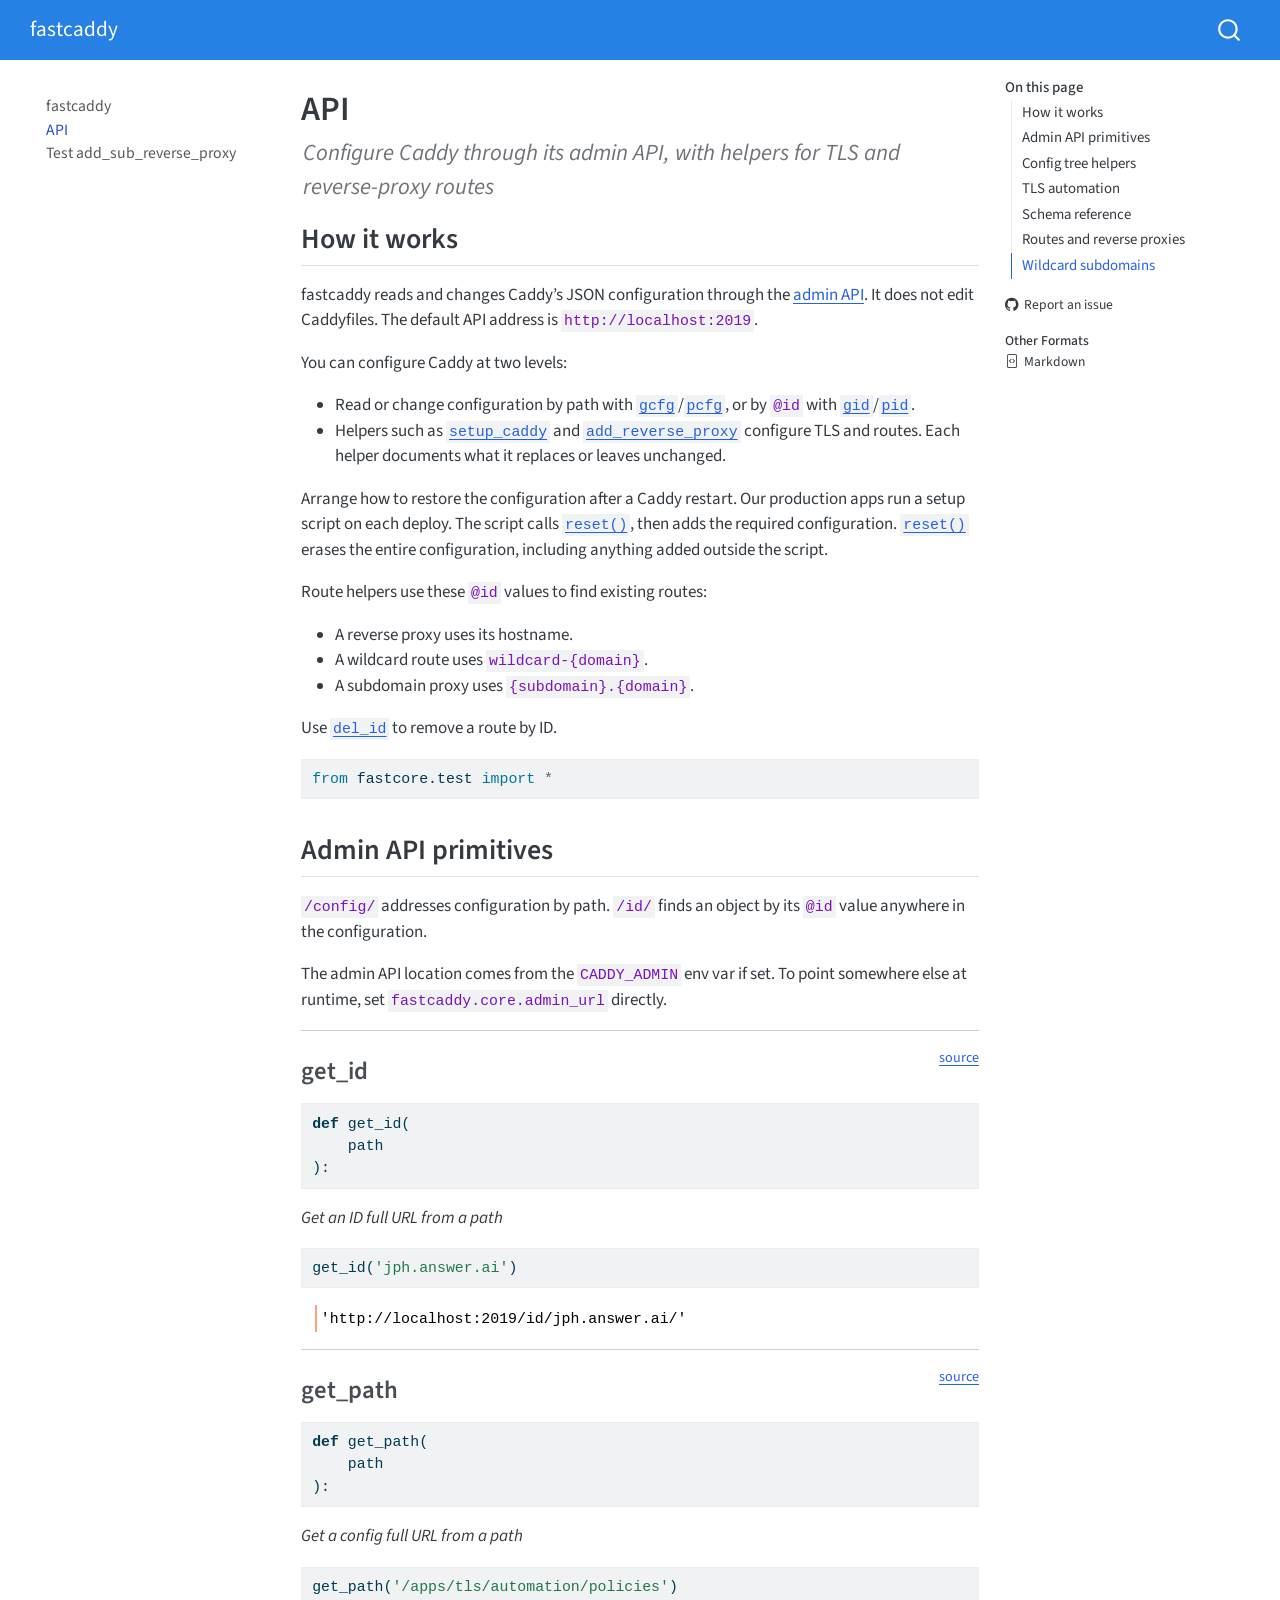
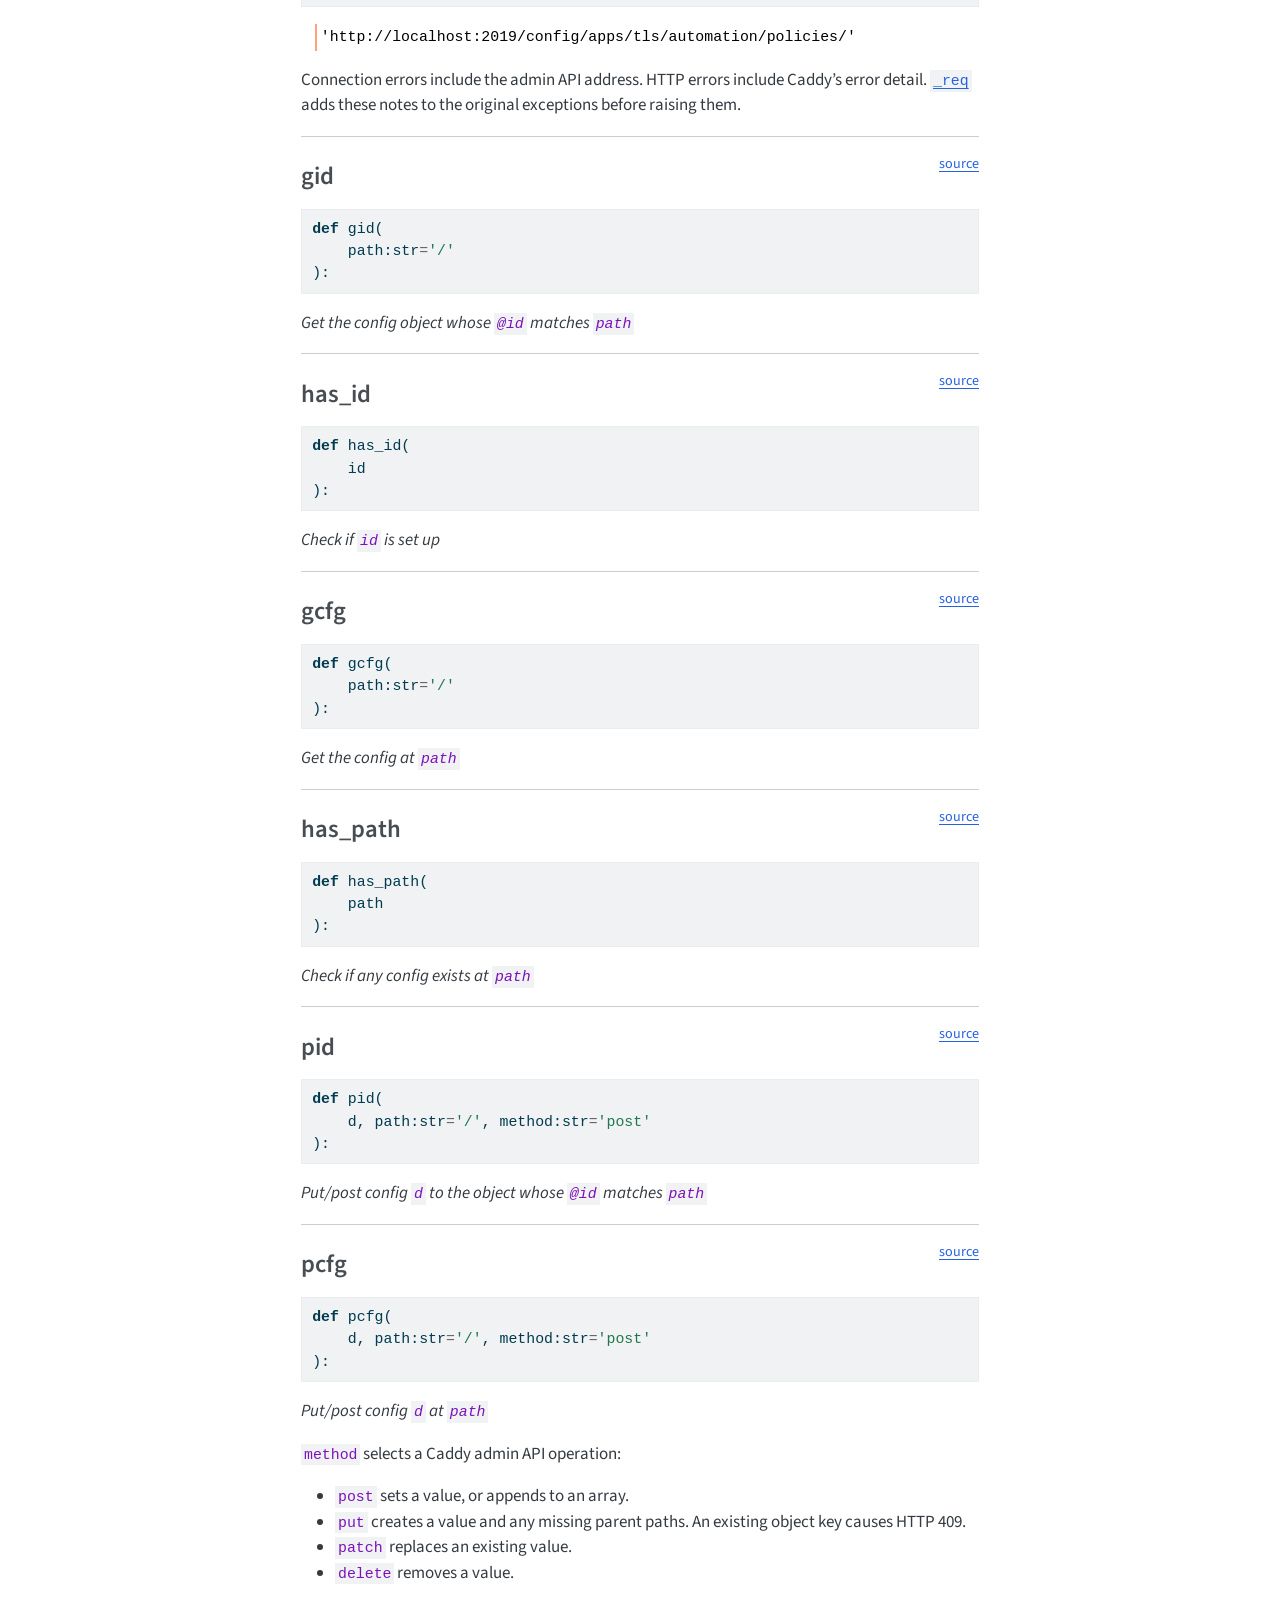
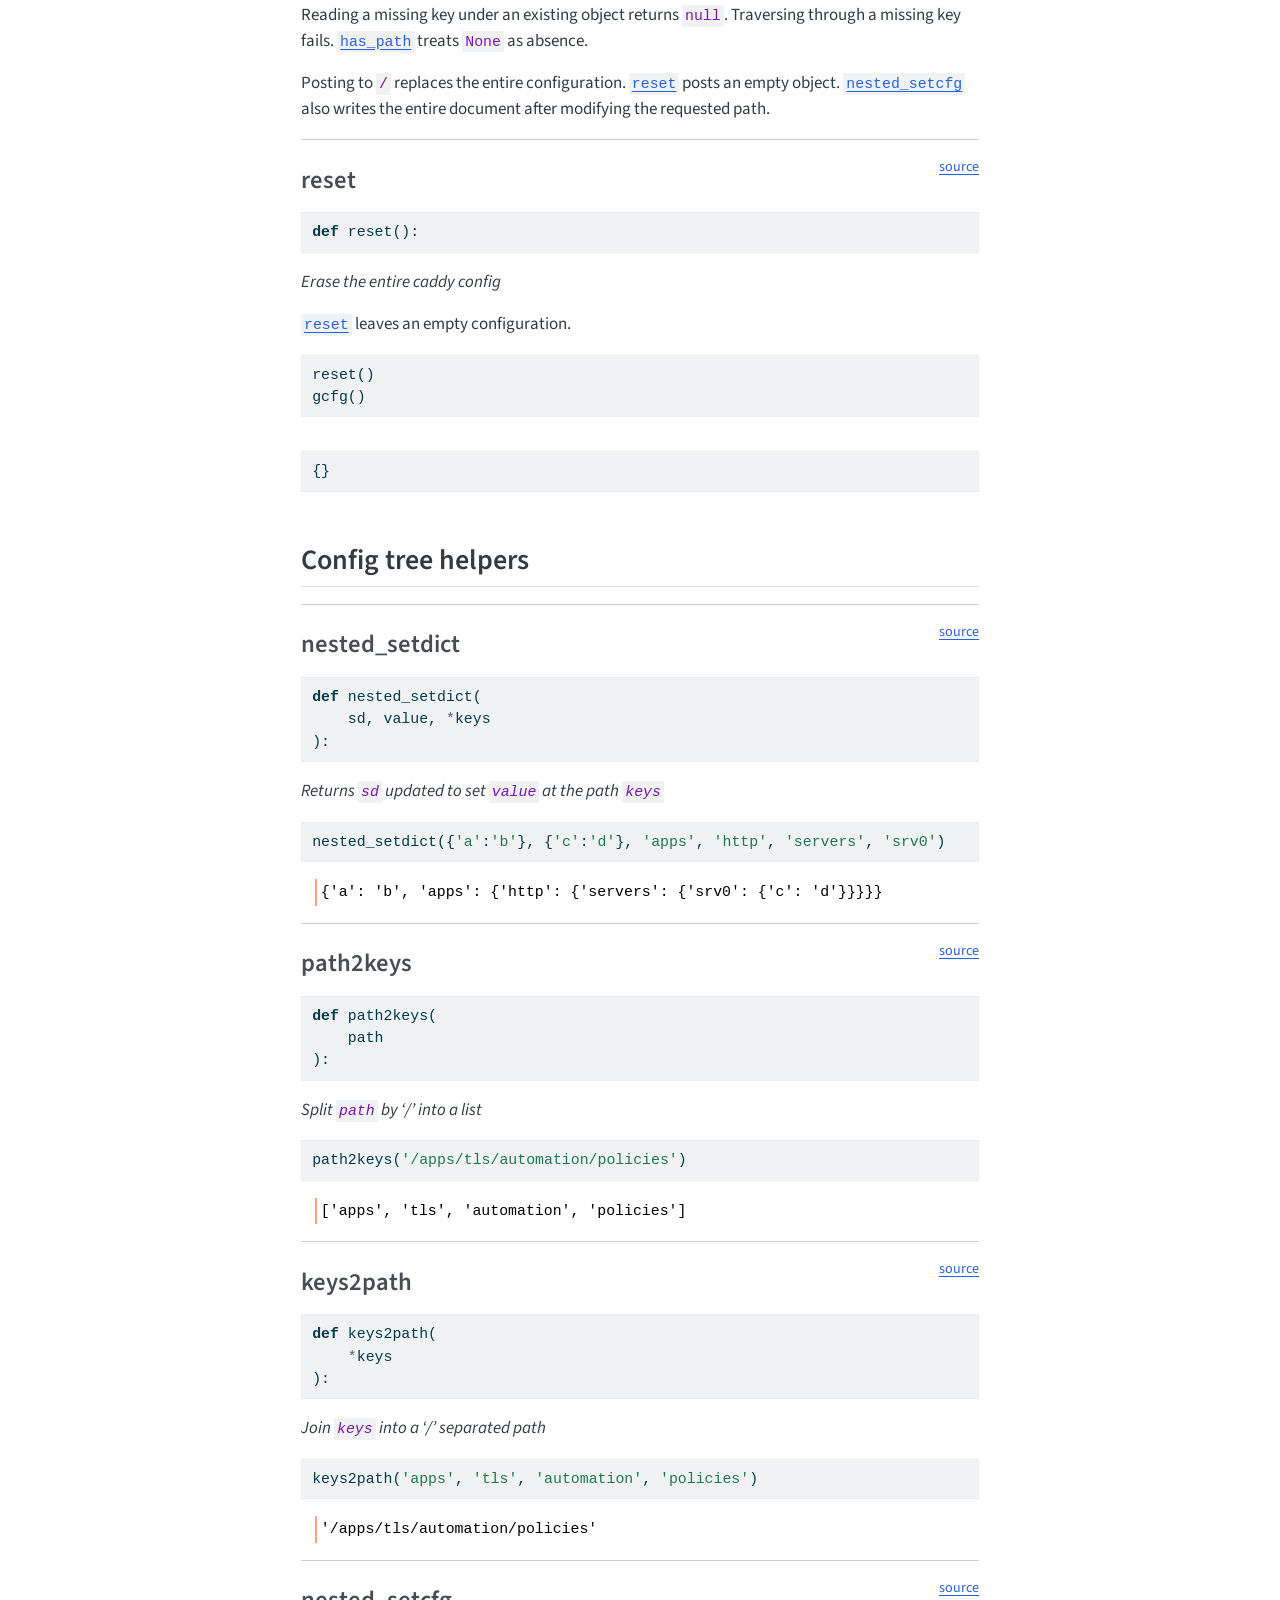
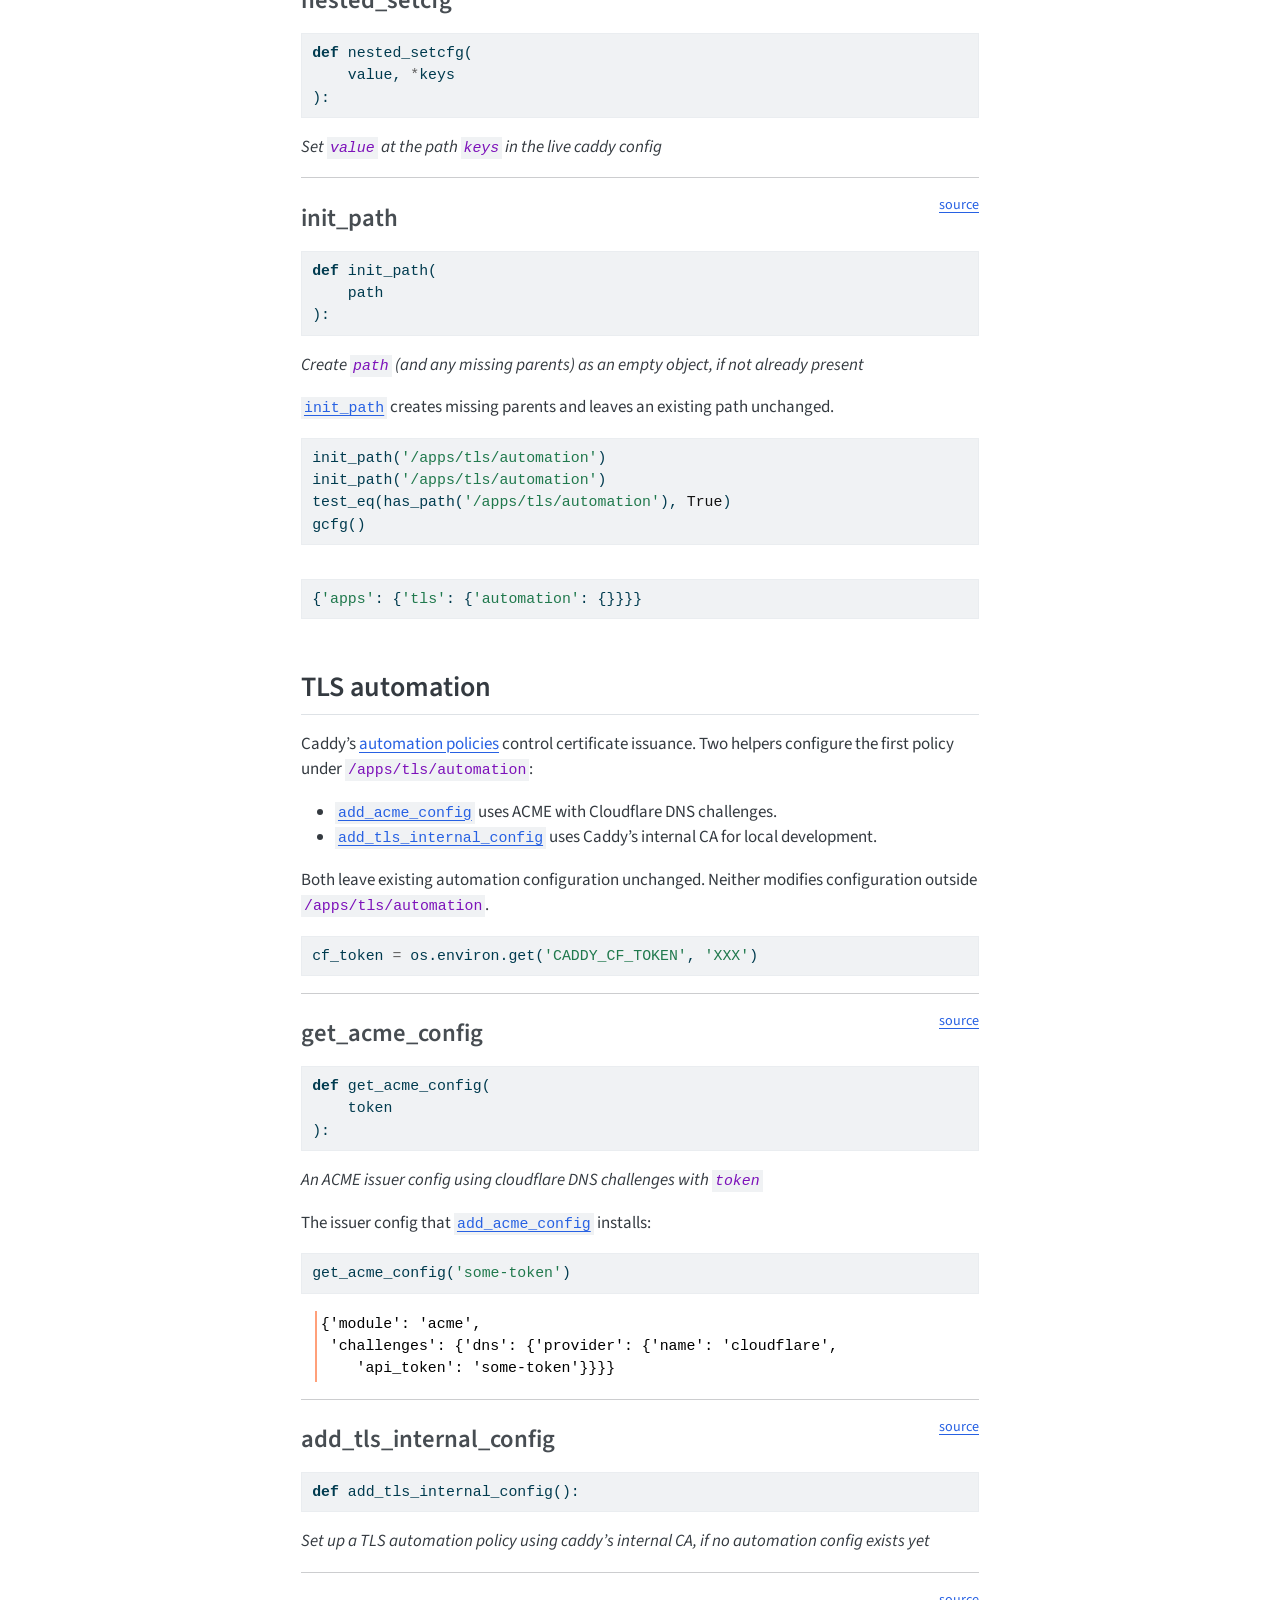
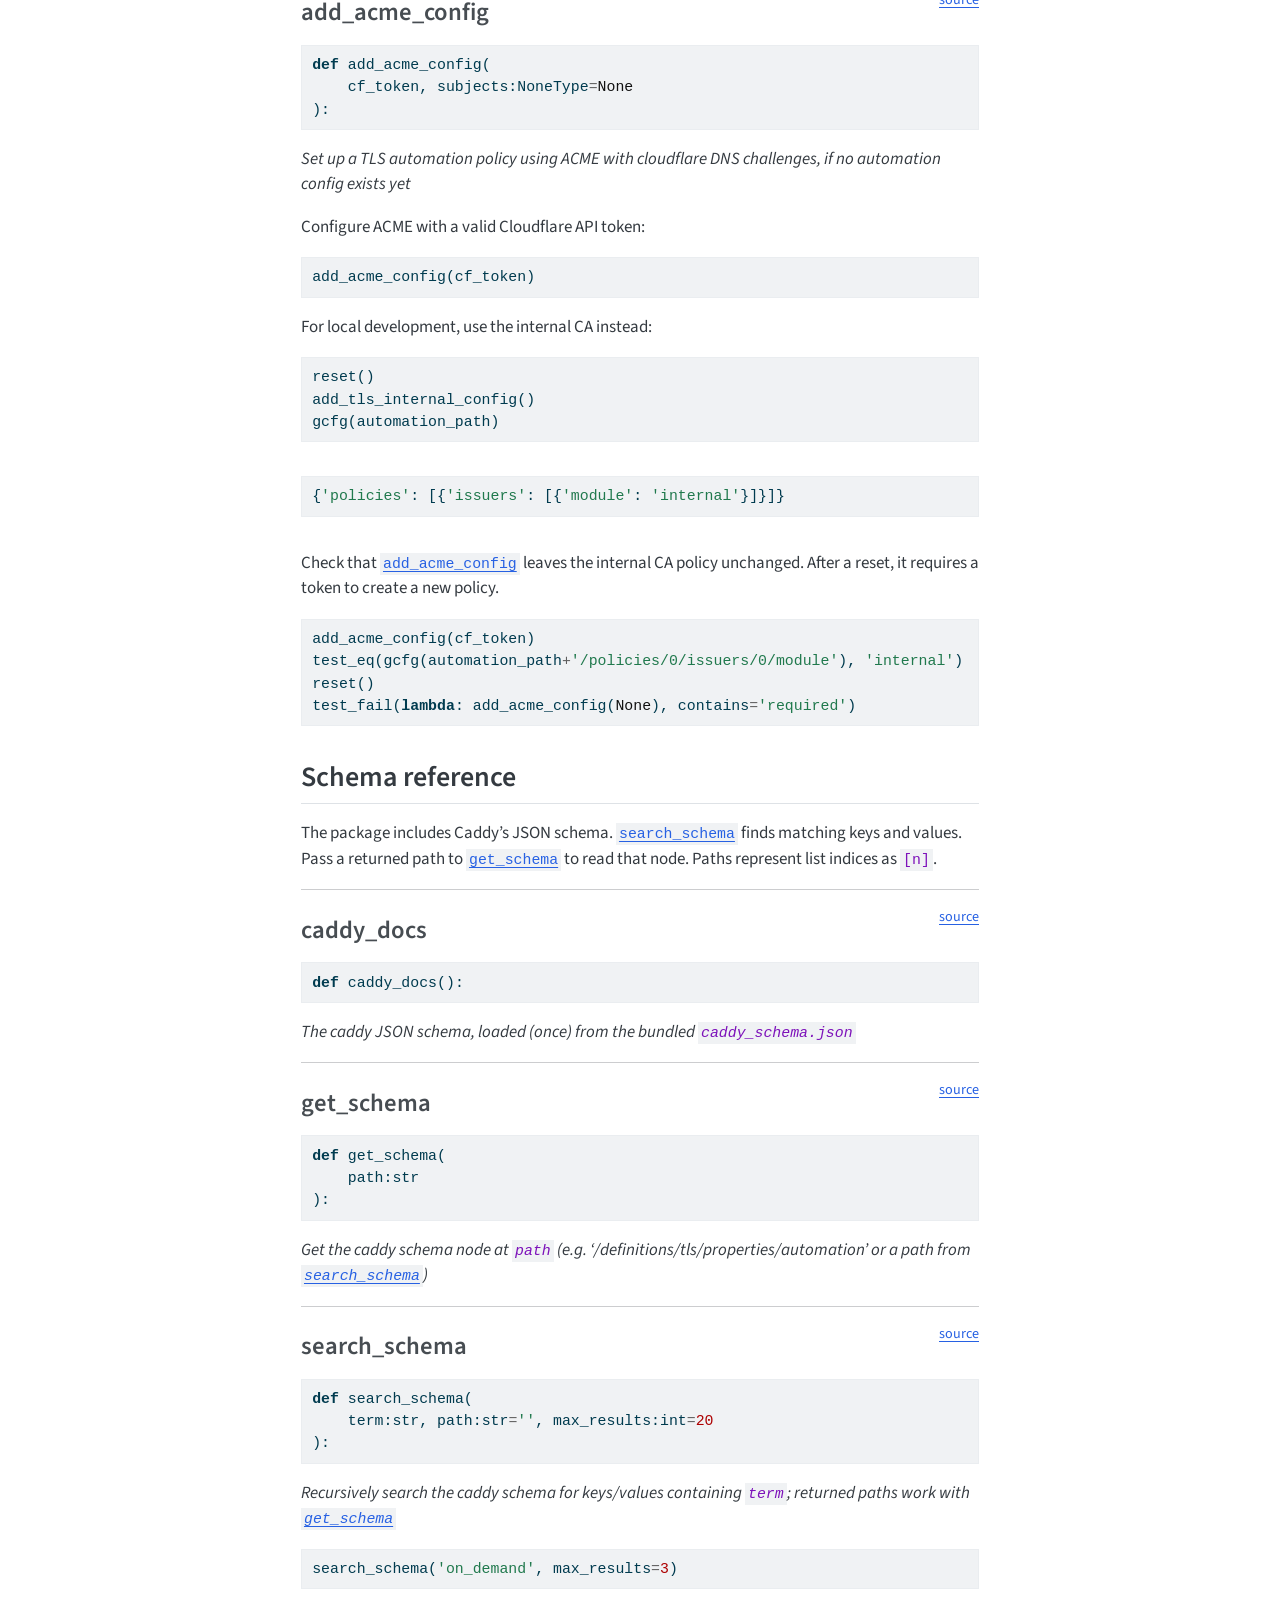
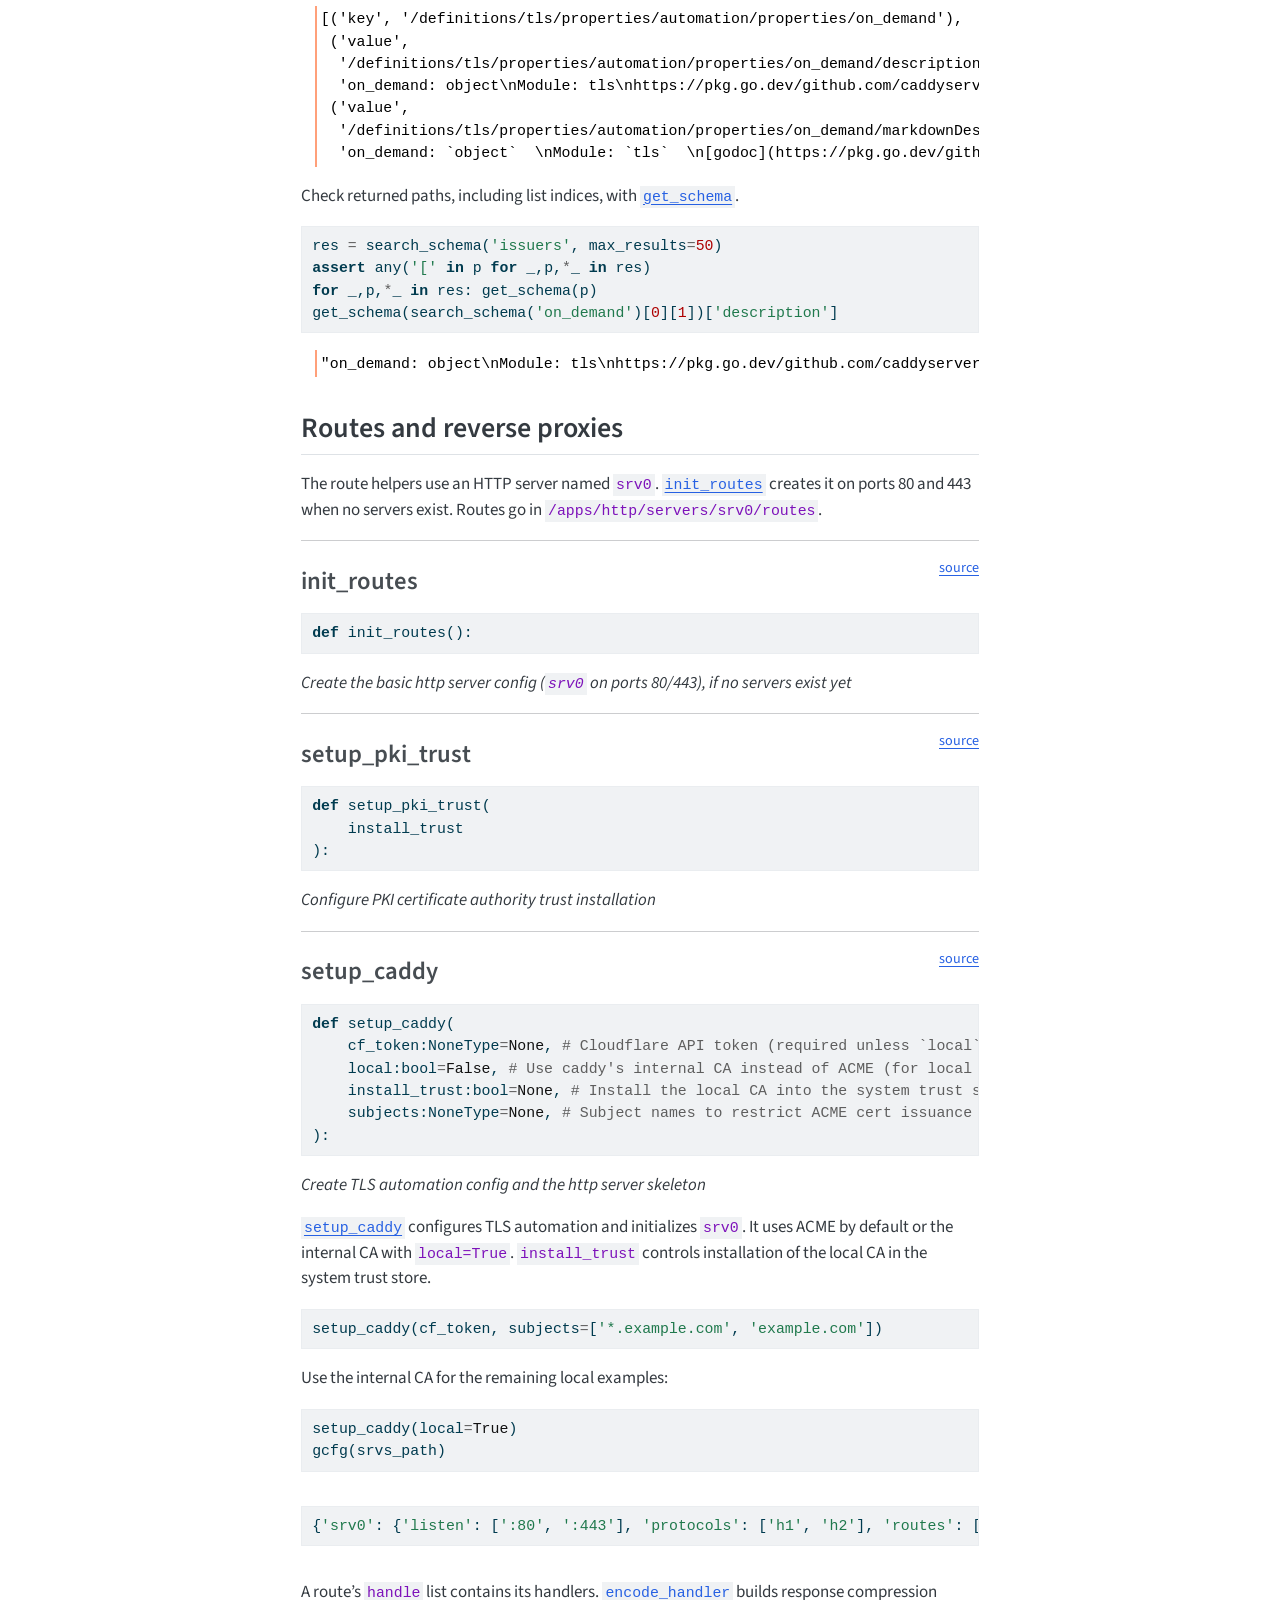
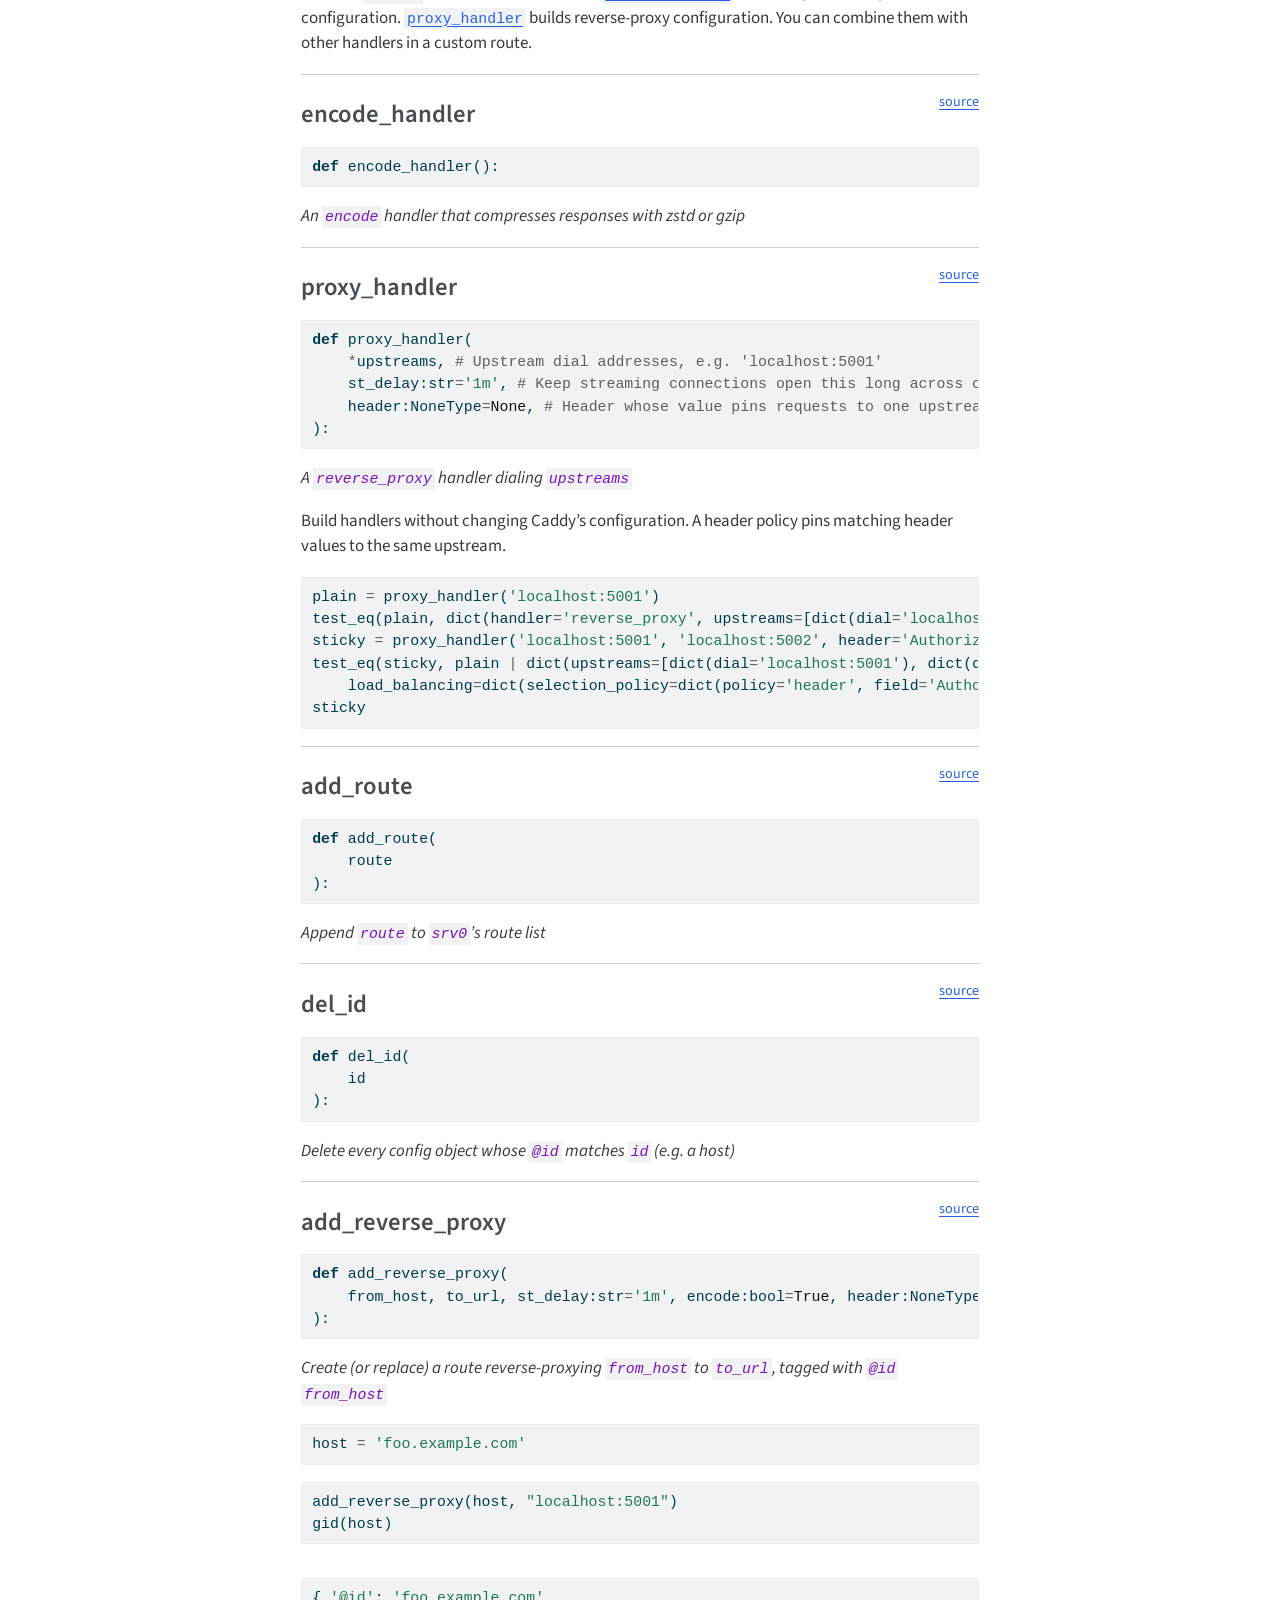
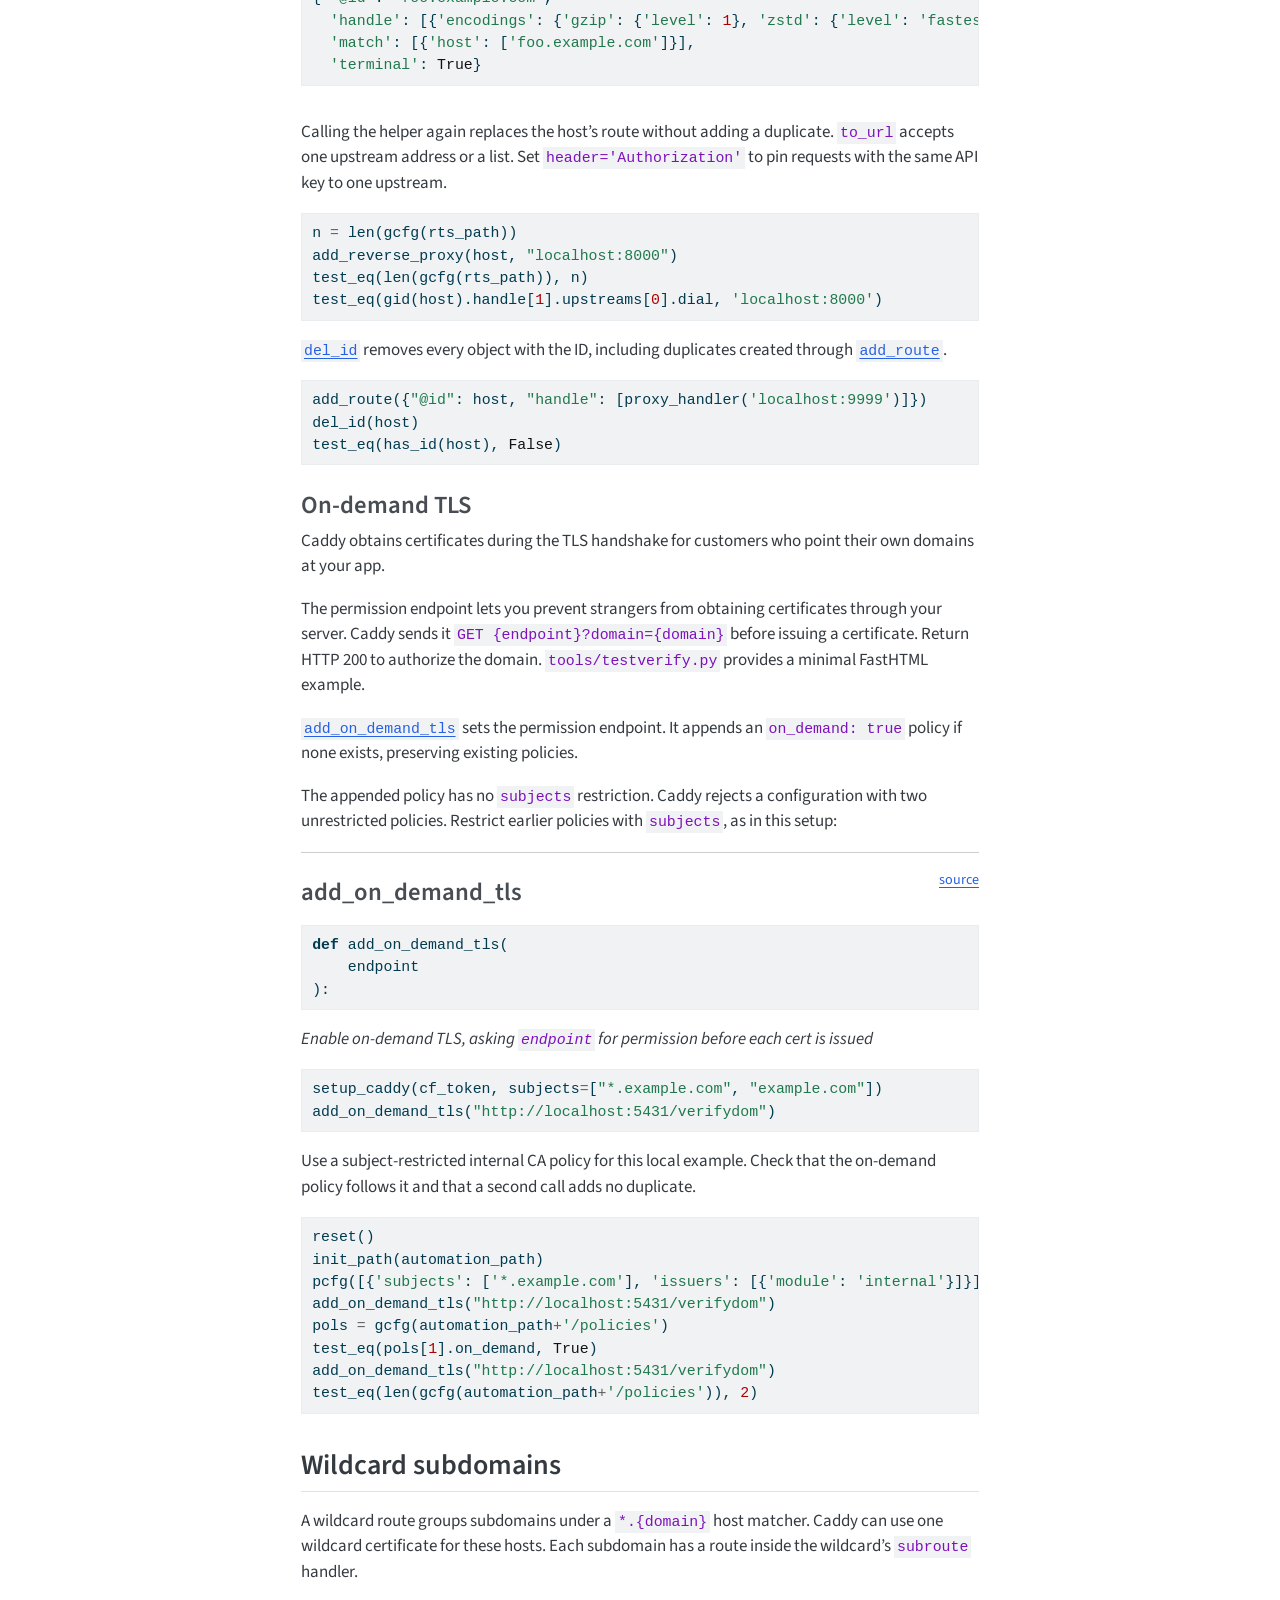
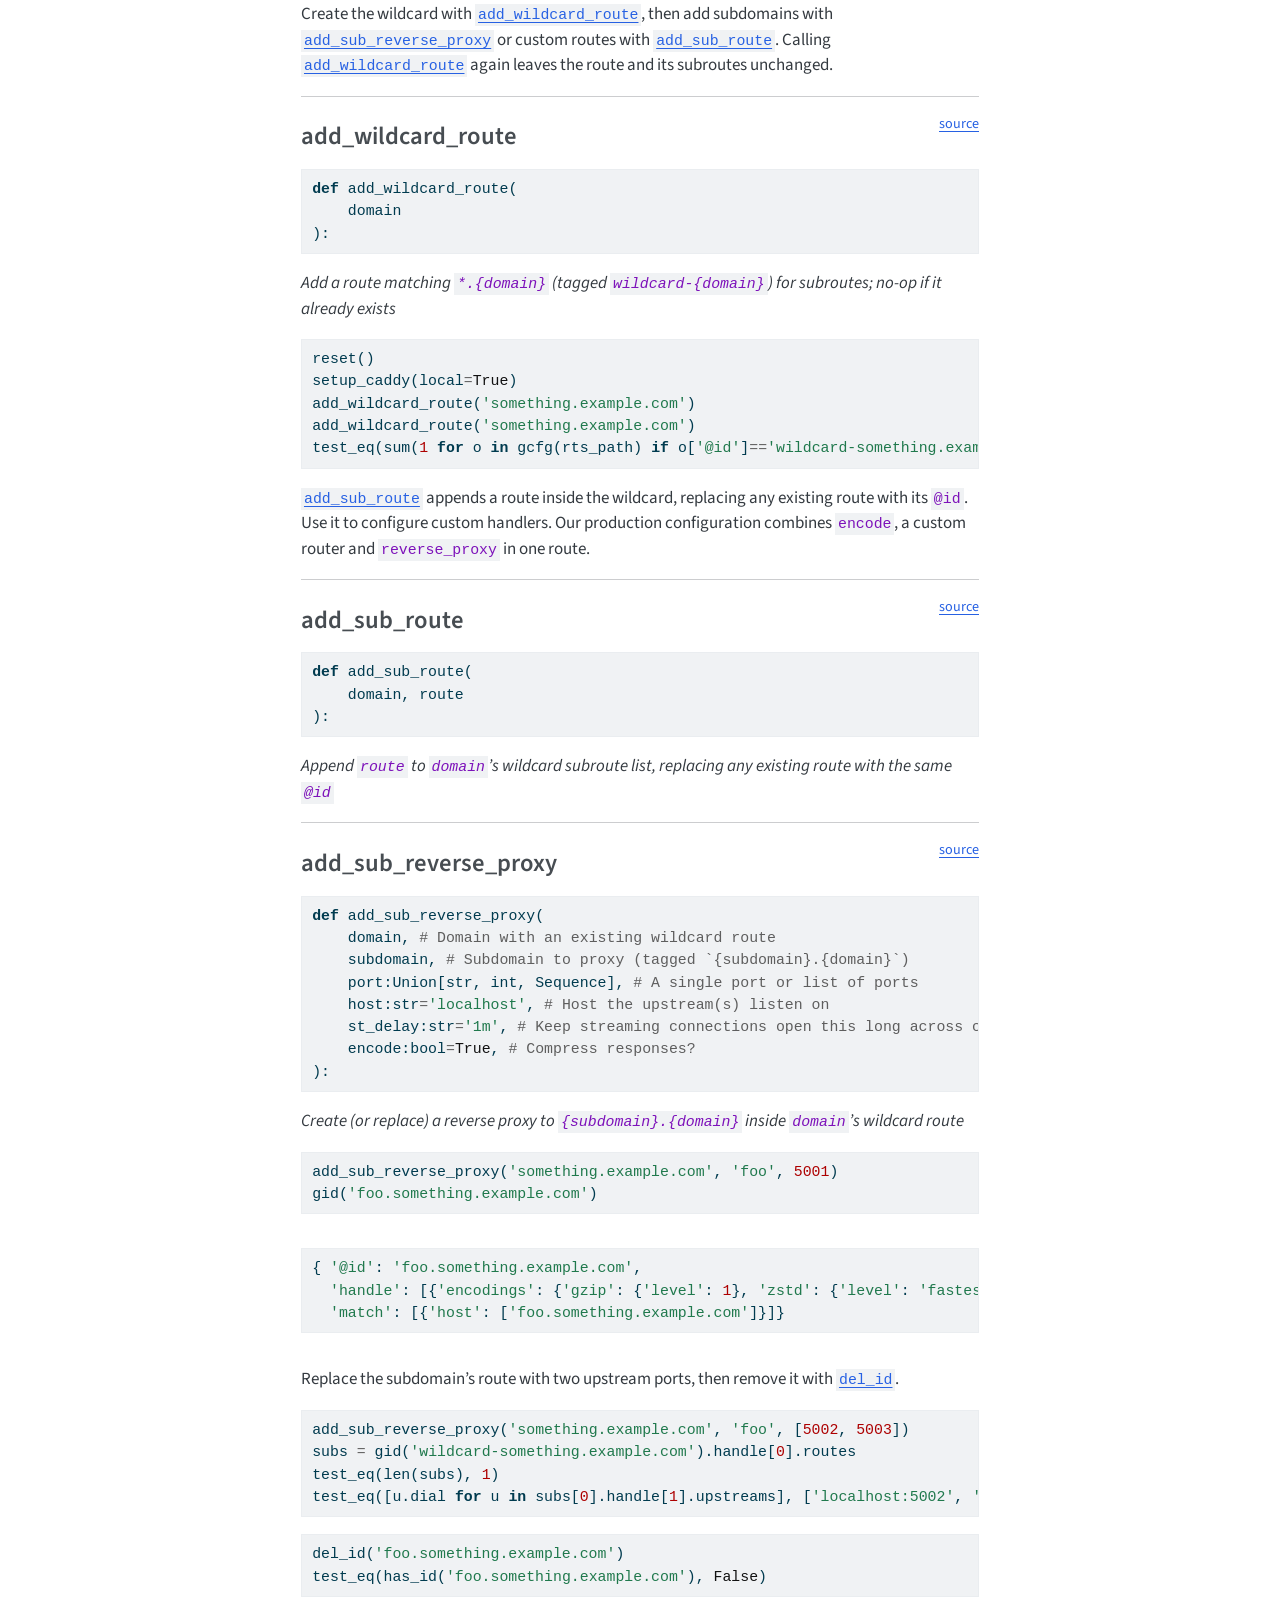
==== commit 0868b0df: "deploy: a7c6526cd35f7c2a06890ec430d4e7a11332b6c3" ====
--- a/core.html
+++ b/core.html
@@ -2,7 +2,7 @@
 <html xmlns="http://www.w3.org/1999/xhtml" lang="en" xml:lang="en"><head>
 
 <meta charset="utf-8">
-<meta name="generator" content="quarto-1.10.18">
+<meta name="generator" content="quarto-1.11.9">
 
 <meta name="viewport" content="width=device-width, initial-scale=1.0, user-scalable=yes">
 
@@ -74,14 +74,15 @@
 <meta name="quarto:offset" content="./">
 <script src="site_libs/quarto-html/quarto.js" type="module"></script>
 <script src="site_libs/quarto-html/tabsets/tabsets.js" type="module"></script>
+<script src="site_libs/quarto-html/scrollable-regions/scrollable-regions.js" type="module"></script>
 <script src="site_libs/quarto-html/popper.min.js"></script>
 <script src="site_libs/quarto-html/tippy.umd.min.js"></script>
 <script src="site_libs/quarto-html/anchor.min.js"></script>
 <link href="site_libs/quarto-html/tippy.css" rel="stylesheet">
-<link href="site_libs/quarto-html/quarto-syntax-highlighting-64a204ab8560d761af7679ceaba22944.css" rel="stylesheet" id="quarto-text-highlighting-styles">
+<link href="site_libs/quarto-html/quarto-syntax-highlighting-63b5708e65d6cd79cd7618c58d0c21e7.css" rel="stylesheet" id="quarto-text-highlighting-styles">
 <script src="site_libs/bootstrap/bootstrap.min.js"></script>
 <link href="site_libs/bootstrap/bootstrap-icons.css" rel="stylesheet">
-<link href="site_libs/bootstrap/bootstrap-5ff355f32169432f12e3b54c979a24ba.min.css" rel="stylesheet" append-hash="true" id="quarto-bootstrap" data-mode="light">
+<link href="site_libs/bootstrap/bootstrap-fd4adef244fdc67307115b663478f771.min.css" rel="stylesheet" append-hash="true" id="quarto-bootstrap" data-mode="light">
 <script id="quarto-search-options" type="application/json">{
   "location": "navbar",
   "copy-button": false,
@@ -120,11 +121,11 @@
 <meta name="twitter:card" content="summary">
 </head>
 
-<body class="nav-sidebar floating nav-fixed quarto-light">
+<body class="nav-sidebar floating nav-fixed quarto-light"><a id="quarto-skip-link" class="visually-hidden-focusable" href="#quarto-document-content">Skip to main content</a>
 
 <div id="quarto-search-results"></div>
   <header id="quarto-header" class="headroom fixed-top">
-    <nav class="navbar navbar-expand-lg " data-bs-theme="dark">
+    <nav class="navbar navbar-expand-lg " data-bs-theme="dark" aria-label="Site">
       <div class="navbar-container container-fluid">
       <div class="navbar-brand-container mx-auto">
     <a class="navbar-brand" href="./index.html">
@@ -136,13 +137,13 @@
           <div id="quarto-search" class="" title="Search"></div>
       </div> <!-- /container-fluid -->
     </nav>
-  <nav class="quarto-secondary-nav">
+  <nav class="quarto-secondary-nav" aria-label="Toolbar">
     <div class="container-fluid d-flex">
       <button type="button" class="quarto-btn-toggle btn" data-bs-toggle="collapse" role="button" data-bs-target=".quarto-sidebar-collapse-item" aria-controls="quarto-sidebar" aria-expanded="false" aria-label="Toggle sidebar navigation" onclick="if (window.quartoToggleHeadroom) { window.quartoToggleHeadroom(); }">
         <i class="bi bi-layout-text-sidebar-reverse"></i>
       </button>
-        <nav class="quarto-page-breadcrumbs" aria-label="breadcrumb"><ol class="breadcrumb"><li class="breadcrumb-item"><a href="./core.html">API</a></li></ol></nav>
-        <a class="flex-grow-1" role="navigation" data-bs-toggle="collapse" data-bs-target=".quarto-sidebar-collapse-item" aria-controls="quarto-sidebar" aria-expanded="false" aria-label="Toggle sidebar navigation" onclick="if (window.quartoToggleHeadroom) { window.quartoToggleHeadroom(); }">      
+        <nav class="quarto-page-breadcrumbs" aria-label="Breadcrumbs"><ol class="breadcrumb"><li class="breadcrumb-item"><a href="./core.html">API</a></li></ol></nav>
+        <a class="flex-grow-1" data-bs-toggle="collapse" data-bs-target=".quarto-sidebar-collapse-item" onclick="if (window.quartoToggleHeadroom) { window.quartoToggleHeadroom(); }">      
         </a>
     </div>
   </nav>
@@ -150,7 +151,7 @@
 <!-- content -->
 <div id="quarto-content" class="quarto-container page-columns page-rows-contents page-layout-article page-navbar">
 <!-- sidebar -->
-  <nav id="quarto-sidebar" class="sidebar collapse collapse-horizontal quarto-sidebar-collapse-item sidebar-navigation floating overflow-auto">
+  <nav id="quarto-sidebar" class="sidebar collapse collapse-horizontal quarto-sidebar-collapse-item sidebar-navigation floating overflow-auto" aria-label="Section">
     <div class="sidebar-menu-container"> 
     <ul class="list-unstyled mt-1">
         <li class="sidebar-item">
@@ -177,7 +178,7 @@
 <div id="quarto-sidebar-glass" class="quarto-sidebar-collapse-item" data-bs-toggle="collapse" data-bs-target=".quarto-sidebar-collapse-item"></div>
 <!-- margin-sidebar -->
     <div id="quarto-margin-sidebar" class="sidebar margin-sidebar">
-        <nav id="TOC" role="doc-toc" class="toc-active">
+        <nav id="TOC" role="doc-toc" aria-labelledby="toc-title" class="toc-active">
     <h2 id="toc-title">On this page</h2>
    
   <ul>
@@ -195,7 +196,7 @@
 <div class="toc-actions"><ul><li><a href="https://github.com/AnswerDotAI/fastcaddy/issues/new" class="toc-action"><i class="bi bi-github"></i>Report an issue</a></li></ul></div><div class="quarto-alternate-formats"><h2>Other Formats</h2><ul><li><a href="core.html.md"><i class="bi bi-file-code"></i>Markdown</a></li></ul></div></nav>
     </div>
 <!-- main -->
-<main class="content" id="quarto-document-content">
+<main class="content" id="quarto-document-content" tabindex="-1">
 
 <header id="title-block-header" class="quarto-title-block default">
 <div class="quarto-title">
@@ -238,7 +239,7 @@
 <li>A subdomain proxy uses <code>{subdomain}.{domain}</code>.</li>
 </ul>
 <p>Use <a href="https://AnswerDotAI.github.io/fastcaddy/core.html#del_id"><code>del_id</code></a> to remove a route by ID.</p>
-<div id="dee4d5f5" class="cell" data-quarto-private-1="{&quot;key&quot;:&quot;execution&quot;,&quot;value&quot;:{&quot;iopub.execute_input&quot;:&quot;2026-09-21T03:35:28.762320+00:00&quot;,&quot;shell.execute_reply&quot;:&quot;2026-09-21T03:35:28.763609+00:00&quot;,&quot;total&quot;:0.0012926859999993212}}" data-execution_count="2">
+<div id="dee4d5f5" class="cell" data-quarto-private-1="{&quot;key&quot;:&quot;execution&quot;,&quot;value&quot;:{&quot;iopub.execute_input&quot;:&quot;2026-11-04T00:54:47.033992+00:00&quot;,&quot;shell.execute_reply&quot;:&quot;2026-11-04T00:54:47.035020+00:00&quot;,&quot;total&quot;:0.0010312200000015537}}" data-execution_count="2">
 <div class="code-copy-outer-scaffold"><div class="sourceCode cell-code" id="cb1"><pre class="sourceCode python code-with-copy"><code class="sourceCode python"><span id="cb1-1"><a href="#cb1-1" aria-hidden="true" tabindex="-1"></a><span class="im">from</span> fastcore.test <span class="im">import</span> <span class="op">*</span></span></code></pre></div><button title="Copy to Clipboard" class="code-copy-button"><i class="bi"></i></button></div>
 </div>
 </section>
@@ -246,7 +247,7 @@
 <h2 class="anchored" data-anchor-id="admin-api-primitives">Admin API primitives</h2>
 <p><code>/config/</code> addresses configuration by path. <code>/id/</code> finds an object by its <code>@id</code> value anywhere in the configuration.</p>
 <p>The admin API location comes from the <code>CADDY_ADMIN</code> env var if set. To point somewhere else at runtime, set <code>fastcaddy.core.admin_url</code> directly.</p>
-<div id="8d6ef7be" class="cell" data-quarto-private-1="{&quot;key&quot;:&quot;execution&quot;,&quot;value&quot;:{&quot;iopub.execute_input&quot;:&quot;2026-09-21T03:35:28.765924+00:00&quot;,&quot;shell.execute_reply&quot;:&quot;2026-09-21T03:35:28.895920+00:00&quot;,&quot;total&quot;:0.13000025000000193}}" data-execution_count="5">
+<div id="7f4d5cfe" class="cell" data-quarto-private-1="{&quot;key&quot;:&quot;execution&quot;,&quot;value&quot;:{&quot;iopub.execute_input&quot;:&quot;2026-11-04T00:54:47.036752+00:00&quot;,&quot;shell.execute_reply&quot;:&quot;2026-11-04T00:54:47.126683+00:00&quot;,&quot;total&quot;:0.08993567499999955}}" data-execution_count="5">
 <hr>
 <p><a href="https://github.com/AnswerDotAI/fastcaddy/blob/main/fastcaddy/core.py#L24" target="_blank" style="float:right; font-size:smaller">source</a></p>
 <section id="get_id" class="level3">
@@ -263,7 +264,7 @@
 <pre><code>'http://localhost:2019/id/jph.answer.ai/'</code></pre>
 </div>
 </div>
-<div id="be239e28" class="cell" data-quarto-private-1="{&quot;key&quot;:&quot;execution&quot;,&quot;value&quot;:{&quot;iopub.execute_input&quot;:&quot;2026-09-21T03:35:28.897490+00:00&quot;,&quot;shell.execute_reply&quot;:&quot;2026-09-21T03:35:28.901557+00:00&quot;,&quot;total&quot;:0.00406874200000118}}" data-execution_count="7">
+<div id="c03a5391" class="cell" data-quarto-private-1="{&quot;key&quot;:&quot;execution&quot;,&quot;value&quot;:{&quot;iopub.execute_input&quot;:&quot;2026-11-04T00:54:47.127978+00:00&quot;,&quot;shell.execute_reply&quot;:&quot;2026-11-04T00:54:47.130326+00:00&quot;,&quot;total&quot;:0.0023516129999947566}}" data-execution_count="7">
 <hr>
 <p><a href="https://github.com/AnswerDotAI/fastcaddy/blob/main/fastcaddy/core.py#L31" target="_blank" style="float:right; font-size:smaller">source</a></p>
 <section id="get_path" class="level3">
@@ -281,7 +282,7 @@
 </div>
 </div>
 <p>Connection errors include the admin API address. HTTP errors include Caddy’s error detail. <a href="https://AnswerDotAI.github.io/fastcaddy/core.html#_req"><code>_req</code></a> adds these notes to the original exceptions before raising them.</p>
-<div id="a97d7a73" class="cell" data-quarto-private-1="{&quot;key&quot;:&quot;execution&quot;,&quot;value&quot;:{&quot;iopub.execute_input&quot;:&quot;2026-09-21T03:35:28.904348+00:00&quot;,&quot;shell.execute_reply&quot;:&quot;2026-09-21T03:35:28.907991+00:00&quot;,&quot;total&quot;:0.003645865000002857}}" data-execution_count="10">
+<div id="d110035e" class="cell" data-quarto-private-1="{&quot;key&quot;:&quot;execution&quot;,&quot;value&quot;:{&quot;iopub.execute_input&quot;:&quot;2026-11-04T00:54:47.132093+00:00&quot;,&quot;shell.execute_reply&quot;:&quot;2026-11-04T00:54:47.134025+00:00&quot;,&quot;total&quot;:0.0019341389999993908}}" data-execution_count="10">
 <hr>
 <p><a href="https://github.com/AnswerDotAI/fastcaddy/blob/main/fastcaddy/core.py#L53" target="_blank" style="float:right; font-size:smaller">source</a></p>
 <section id="gid" class="level3">
@@ -292,7 +293,7 @@
 <p><em>Get the config object whose <code>@id</code> matches <code>path</code></em></p>
 </section>
 </div>
-<div id="00336ab0" class="cell" data-quarto-private-1="{&quot;key&quot;:&quot;execution&quot;,&quot;value&quot;:{&quot;iopub.execute_input&quot;:&quot;2026-09-21T03:35:28.909024+00:00&quot;,&quot;shell.execute_reply&quot;:&quot;2026-09-21T03:35:28.912572+00:00&quot;,&quot;total&quot;:0.0035511179999971887}}" data-execution_count="12">
+<div id="88f89ccc" class="cell" data-quarto-private-1="{&quot;key&quot;:&quot;execution&quot;,&quot;value&quot;:{&quot;iopub.execute_input&quot;:&quot;2026-11-04T00:54:47.134651+00:00&quot;,&quot;shell.execute_reply&quot;:&quot;2026-11-04T00:54:47.136335+00:00&quot;,&quot;total&quot;:0.0016860080000000721}}" data-execution_count="12">
 <hr>
 <p><a href="https://github.com/AnswerDotAI/fastcaddy/blob/main/fastcaddy/core.py#L58" target="_blank" style="float:right; font-size:smaller">source</a></p>
 <section id="has_id" class="level3">
@@ -303,7 +304,7 @@
 <p><em>Check if <code>id</code> is set up</em></p>
 </section>
 </div>
-<div id="282ec25c" class="cell" data-quarto-private-1="{&quot;key&quot;:&quot;execution&quot;,&quot;value&quot;:{&quot;iopub.execute_input&quot;:&quot;2026-09-21T03:35:28.913627+00:00&quot;,&quot;shell.execute_reply&quot;:&quot;2026-09-21T03:35:28.917184+00:00&quot;,&quot;total&quot;:0.003562239000004297}}" data-execution_count="14">
+<div id="91a68955" class="cell" data-quarto-private-1="{&quot;key&quot;:&quot;execution&quot;,&quot;value&quot;:{&quot;iopub.execute_input&quot;:&quot;2026-11-04T00:54:47.136924+00:00&quot;,&quot;shell.execute_reply&quot;:&quot;2026-11-04T00:54:47.138607+00:00&quot;,&quot;total&quot;:0.0016854679999980249}}" data-execution_count="14">
 <hr>
 <p><a href="https://github.com/AnswerDotAI/fastcaddy/blob/main/fastcaddy/core.py#L65" target="_blank" style="float:right; font-size:smaller">source</a></p>
 <section id="gcfg" class="level3">
@@ -314,7 +315,7 @@
 <p><em>Get the config at <code>path</code></em></p>
 </section>
 </div>
-<div id="36a2ea7a" class="cell" data-quarto-private-1="{&quot;key&quot;:&quot;execution&quot;,&quot;value&quot;:{&quot;iopub.execute_input&quot;:&quot;2026-09-21T03:35:28.918120+00:00&quot;,&quot;shell.execute_reply&quot;:&quot;2026-09-21T03:35:28.920556+00:00&quot;,&quot;total&quot;:0.0024393710000012447}}" data-execution_count="16">
+<div id="3b7ed9b4" class="cell" data-quarto-private-1="{&quot;key&quot;:&quot;execution&quot;,&quot;value&quot;:{&quot;iopub.execute_input&quot;:&quot;2026-11-04T00:54:47.139164+00:00&quot;,&quot;shell.execute_reply&quot;:&quot;2026-11-04T00:54:47.140852+00:00&quot;,&quot;total&quot;:0.0016899949999995556}}" data-execution_count="16">
 <hr>
 <p><a href="https://github.com/AnswerDotAI/fastcaddy/blob/main/fastcaddy/core.py#L70" target="_blank" style="float:right; font-size:smaller">source</a></p>
 <section id="has_path" class="level3">
@@ -325,7 +326,7 @@
 <p><em>Check if any config exists at <code>path</code></em></p>
 </section>
 </div>
-<div id="d9ca2ac9" class="cell" data-quarto-private-1="{&quot;key&quot;:&quot;execution&quot;,&quot;value&quot;:{&quot;iopub.execute_input&quot;:&quot;2026-09-21T03:35:28.921568+00:00&quot;,&quot;shell.execute_reply&quot;:&quot;2026-09-21T03:35:28.924155+00:00&quot;,&quot;total&quot;:0.0025905320000063625}}" data-execution_count="18">
+<div id="aa0ab77e" class="cell" data-quarto-private-1="{&quot;key&quot;:&quot;execution&quot;,&quot;value&quot;:{&quot;iopub.execute_input&quot;:&quot;2026-11-04T00:54:47.141530+00:00&quot;,&quot;shell.execute_reply&quot;:&quot;2026-11-04T00:54:47.143306+00:00&quot;,&quot;total&quot;:0.001777955999997971}}" data-execution_count="18">
 <hr>
 <p><a href="https://github.com/AnswerDotAI/fastcaddy/blob/main/fastcaddy/core.py#L76" target="_blank" style="float:right; font-size:smaller">source</a></p>
 <section id="pid" class="level3">
@@ -336,7 +337,7 @@
 <p><em>Put/post config <code>d</code> to the object whose <code>@id</code> matches <code>path</code></em></p>
 </section>
 </div>
-<div id="74320ceb" class="cell" data-quarto-private-1="{&quot;key&quot;:&quot;execution&quot;,&quot;value&quot;:{&quot;iopub.execute_input&quot;:&quot;2026-09-21T03:35:28.925148+00:00&quot;,&quot;shell.execute_reply&quot;:&quot;2026-09-21T03:35:28.927757+00:00&quot;,&quot;total&quot;:0.0026118609999983278}}" data-execution_count="20">
+<div id="0a7af5b4" class="cell" data-quarto-private-1="{&quot;key&quot;:&quot;execution&quot;,&quot;value&quot;:{&quot;iopub.execute_input&quot;:&quot;2026-11-04T00:54:47.143970+00:00&quot;,&quot;shell.execute_reply&quot;:&quot;2026-11-04T00:54:47.145779+00:00&quot;,&quot;total&quot;:0.001811596000003135}}" data-execution_count="20">
 <hr>
 <p><a href="https://github.com/AnswerDotAI/fastcaddy/blob/main/fastcaddy/core.py#L82" target="_blank" style="float:right; font-size:smaller">source</a></p>
 <section id="pcfg" class="level3">
@@ -356,7 +357,7 @@
 </ul>
 <p>Reading a missing key under an existing object returns <code>null</code>. Traversing through a missing key fails. <a href="https://AnswerDotAI.github.io/fastcaddy/core.html#has_path"><code>has_path</code></a> treats <code>None</code> as absence.</p>
 <p>Posting to <code>/</code> replaces the entire configuration. <a href="https://AnswerDotAI.github.io/fastcaddy/core.html#reset"><code>reset</code></a> posts an empty object. <a href="https://AnswerDotAI.github.io/fastcaddy/core.html#nested_setcfg"><code>nested_setcfg</code></a> also writes the entire document after modifying the requested path.</p>
-<div id="c932b9e2" class="cell" data-quarto-private-1="{&quot;key&quot;:&quot;execution&quot;,&quot;value&quot;:{&quot;iopub.execute_input&quot;:&quot;2026-09-21T03:35:28.928565+00:00&quot;,&quot;shell.execute_reply&quot;:&quot;2026-09-21T03:35:28.930868+00:00&quot;,&quot;total&quot;:0.0023065130000006207}}" data-execution_count="22">
+<div id="5cf51e8b" class="cell" data-quarto-private-1="{&quot;key&quot;:&quot;execution&quot;,&quot;value&quot;:{&quot;iopub.execute_input&quot;:&quot;2026-11-04T00:54:47.146276+00:00&quot;,&quot;shell.execute_reply&quot;:&quot;2026-11-04T00:54:47.147862+00:00&quot;,&quot;total&quot;:0.0015872809999990523}}" data-execution_count="22">
 <hr>
 <p><a href="https://github.com/AnswerDotAI/fastcaddy/blob/main/fastcaddy/core.py#L88" target="_blank" style="float:right; font-size:smaller">source</a></p>
 <section id="reset" class="level3">
@@ -378,7 +379,7 @@
 </section>
 <section id="config-tree-helpers" class="level2">
 <h2 class="anchored" data-anchor-id="config-tree-helpers">Config tree helpers</h2>
-<div id="2241f8b5" class="cell" data-quarto-private-1="{&quot;key&quot;:&quot;execution&quot;,&quot;value&quot;:{&quot;iopub.execute_input&quot;:&quot;2026-09-21T03:35:28.932034+00:00&quot;,&quot;shell.execute_reply&quot;:&quot;2026-09-21T03:35:28.934793+00:00&quot;,&quot;total&quot;:0.0027617699999993306}}" data-execution_count="24">
+<div id="ca3958c4" class="cell" data-quarto-private-1="{&quot;key&quot;:&quot;execution&quot;,&quot;value&quot;:{&quot;iopub.execute_input&quot;:&quot;2026-11-04T00:54:47.148606+00:00&quot;,&quot;shell.execute_reply&quot;:&quot;2026-11-04T00:54:47.150378+00:00&quot;,&quot;total&quot;:0.0017733689999985813}}" data-execution_count="24">
 <hr>
 <p><a href="https://github.com/AnswerDotAI/fastcaddy/blob/main/fastcaddy/core.py#L93" target="_blank" style="float:right; font-size:smaller">source</a></p>
 <section id="nested_setdict" class="level3">
@@ -395,7 +396,7 @@
 <pre><code>{'a': 'b', 'apps': {'http': {'servers': {'srv0': {'c': 'd'}}}}}</code></pre>
 </div>
 </div>
-<div id="6cfdb093" class="cell" data-quarto-private-1="{&quot;key&quot;:&quot;execution&quot;,&quot;value&quot;:{&quot;iopub.execute_input&quot;:&quot;2026-09-21T03:35:28.935766+00:00&quot;,&quot;shell.execute_reply&quot;:&quot;2026-09-21T03:35:28.938155+00:00&quot;,&quot;total&quot;:0.0023932140000013646}}" data-execution_count="26">
+<div id="91b98047" class="cell" data-quarto-private-1="{&quot;key&quot;:&quot;execution&quot;,&quot;value&quot;:{&quot;iopub.execute_input&quot;:&quot;2026-11-04T00:54:47.150975+00:00&quot;,&quot;shell.execute_reply&quot;:&quot;2026-11-04T00:54:47.152764+00:00&quot;,&quot;total&quot;:0.0017915170000009084}}" data-execution_count="26">
 <hr>
 <p><a href="https://github.com/AnswerDotAI/fastcaddy/blob/main/fastcaddy/core.py#L101" target="_blank" style="float:right; font-size:smaller">source</a></p>
 <section id="path2keys" class="level3">
@@ -412,7 +413,7 @@
 <pre><code>['apps', 'tls', 'automation', 'policies']</code></pre>
 </div>
 </div>
-<div id="2450f403" class="cell" data-quarto-private-1="{&quot;key&quot;:&quot;execution&quot;,&quot;value&quot;:{&quot;iopub.execute_input&quot;:&quot;2026-09-21T03:35:28.939073+00:00&quot;,&quot;shell.execute_reply&quot;:&quot;2026-09-21T03:35:28.941480+00:00&quot;,&quot;total&quot;:0.002410465999993505}}" data-execution_count="28">
+<div id="26e717b1" class="cell" data-quarto-private-1="{&quot;key&quot;:&quot;execution&quot;,&quot;value&quot;:{&quot;iopub.execute_input&quot;:&quot;2026-11-04T00:54:47.153294+00:00&quot;,&quot;shell.execute_reply&quot;:&quot;2026-11-04T00:54:47.154896+00:00&quot;,&quot;total&quot;:0.0016043269999954646}}" data-execution_count="28">
 <hr>
 <p><a href="https://github.com/AnswerDotAI/fastcaddy/blob/main/fastcaddy/core.py#L106" target="_blank" style="float:right; font-size:smaller">source</a></p>
 <section id="keys2path" class="level3">
@@ -429,7 +430,7 @@
 <pre><code>'/apps/tls/automation/policies'</code></pre>
 </div>
 </div>
-<div id="ba1726f3" class="cell" data-quarto-private-1="{&quot;key&quot;:&quot;execution&quot;,&quot;value&quot;:{&quot;iopub.execute_input&quot;:&quot;2026-09-21T03:35:28.942503+00:00&quot;,&quot;shell.execute_reply&quot;:&quot;2026-09-21T03:35:28.944978+00:00&quot;,&quot;total&quot;:0.0024775199999993447}}" data-execution_count="30">
+<div id="2f71be46" class="cell" data-quarto-private-1="{&quot;key&quot;:&quot;execution&quot;,&quot;value&quot;:{&quot;iopub.execute_input&quot;:&quot;2026-11-04T00:54:47.155496+00:00&quot;,&quot;shell.execute_reply&quot;:&quot;2026-11-04T00:54:47.157175+00:00&quot;,&quot;total&quot;:0.001680671000002576}}" data-execution_count="30">
 <hr>
 <p><a href="https://github.com/AnswerDotAI/fastcaddy/blob/main/fastcaddy/core.py#L111" target="_blank" style="float:right; font-size:smaller">source</a></p>
 <section id="nested_setcfg" class="level3">
@@ -440,7 +441,7 @@
 <p><em>Set <code>value</code> at the path <code>keys</code> in the live caddy config</em></p>
 </section>
 </div>
-<div id="c9116b17" class="cell" data-quarto-private-1="{&quot;key&quot;:&quot;execution&quot;,&quot;value&quot;:{&quot;iopub.execute_input&quot;:&quot;2026-09-21T03:35:28.946059+00:00&quot;,&quot;shell.execute_reply&quot;:&quot;2026-09-21T03:35:28.948514+00:00&quot;,&quot;total&quot;:0.002457483000000593}}" data-execution_count="32">
+<div id="9a595e23" class="cell" data-quarto-private-1="{&quot;key&quot;:&quot;execution&quot;,&quot;value&quot;:{&quot;iopub.execute_input&quot;:&quot;2026-11-04T00:54:47.157742+00:00&quot;,&quot;shell.execute_reply&quot;:&quot;2026-11-04T00:54:47.159379+00:00&quot;,&quot;total&quot;:0.0016385969999959116}}" data-execution_count="32">
 <hr>
 <p><a href="https://github.com/AnswerDotAI/fastcaddy/blob/main/fastcaddy/core.py#L117" target="_blank" style="float:right; font-size:smaller">source</a></p>
 <section id="init_path" class="level3">
@@ -475,7 +476,7 @@
 <div id="dd088cf6" class="cell">
 <div class="code-copy-outer-scaffold"><div class="sourceCode cell-code" id="cb30"><pre class="sourceCode python code-with-copy"><code class="sourceCode python"><span id="cb30-1"><a href="#cb30-1" aria-hidden="true" tabindex="-1"></a>cf_token <span class="op">=</span> os.environ.get(<span class="st">'CADDY_CF_TOKEN'</span>, <span class="st">'XXX'</span>)</span></code></pre></div><button title="Copy to Clipboard" class="code-copy-button"><i class="bi"></i></button></div>
 </div>
-<div id="a87243d1" class="cell" data-quarto-private-1="{&quot;key&quot;:&quot;execution&quot;,&quot;value&quot;:{&quot;iopub.execute_input&quot;:&quot;2026-09-21T03:35:28.949647+00:00&quot;,&quot;shell.execute_reply&quot;:&quot;2026-09-21T03:35:28.952023+00:00&quot;,&quot;total&quot;:0.0023784859999977925}}" data-execution_count="34">
+<div id="ff4b6f98" class="cell" data-quarto-private-1="{&quot;key&quot;:&quot;execution&quot;,&quot;value&quot;:{&quot;iopub.execute_input&quot;:&quot;2026-11-04T00:54:47.160153+00:00&quot;,&quot;shell.execute_reply&quot;:&quot;2026-11-04T00:54:47.161870+00:00&quot;,&quot;total&quot;:0.0017191080000031889}}" data-execution_count="34">
 <hr>
 <p><a href="https://github.com/AnswerDotAI/fastcaddy/blob/main/fastcaddy/core.py#L123" target="_blank" style="float:right; font-size:smaller">source</a></p>
 <section id="get_acme_config" class="level3">
@@ -495,7 +496,7 @@
     'api_token': 'some-token'}}}}</code></pre>
 </div>
 </div>
-<div id="160474c5" class="cell" data-quarto-private-1="{&quot;key&quot;:&quot;execution&quot;,&quot;value&quot;:{&quot;iopub.execute_input&quot;:&quot;2026-09-21T03:35:28.952950+00:00&quot;,&quot;shell.execute_reply&quot;:&quot;2026-09-21T03:35:28.955380+00:00&quot;,&quot;total&quot;:0.002433349000000362}}" data-execution_count="36">
+<div id="f42017e4" class="cell" data-quarto-private-1="{&quot;key&quot;:&quot;execution&quot;,&quot;value&quot;:{&quot;iopub.execute_input&quot;:&quot;2026-11-04T00:54:47.162541+00:00&quot;,&quot;shell.execute_reply&quot;:&quot;2026-11-04T00:54:47.164236+00:00&quot;,&quot;total&quot;:0.001697124999999744}}" data-execution_count="36">
 <hr>
 <p><a href="https://github.com/AnswerDotAI/fastcaddy/blob/main/fastcaddy/core.py#L129" target="_blank" style="float:right; font-size:smaller">source</a></p>
 <section id="add_tls_internal_config" class="level3">
@@ -504,7 +505,7 @@
 <p><em>Set up a TLS automation policy using caddy’s internal CA, if no automation config exists yet</em></p>
 </section>
 </div>
-<div id="cd4ad213" class="cell" data-quarto-private-1="{&quot;key&quot;:&quot;execution&quot;,&quot;value&quot;:{&quot;iopub.execute_input&quot;:&quot;2026-09-21T03:35:28.956462+00:00&quot;,&quot;shell.execute_reply&quot;:&quot;2026-09-21T03:35:28.959055+00:00&quot;,&quot;total&quot;:0.0025959210000010557}}" data-execution_count="38">
+<div id="0e9cd976" class="cell" data-quarto-private-1="{&quot;key&quot;:&quot;execution&quot;,&quot;value&quot;:{&quot;iopub.execute_input&quot;:&quot;2026-11-04T00:54:47.165017+00:00&quot;,&quot;shell.execute_reply&quot;:&quot;2026-11-04T00:54:47.166880+00:00&quot;,&quot;total&quot;:0.0018637840000010897}}" data-execution_count="38">
 <hr>
 <p><a href="https://github.com/AnswerDotAI/fastcaddy/blob/main/fastcaddy/core.py#L136" target="_blank" style="float:right; font-size:smaller">source</a></p>
 <section id="add_acme_config" class="level3">
@@ -541,7 +542,7 @@
 <section id="schema-reference" class="level2">
 <h2 class="anchored" data-anchor-id="schema-reference">Schema reference</h2>
 <p>The package includes Caddy’s JSON schema. <a href="https://AnswerDotAI.github.io/fastcaddy/core.html#search_schema"><code>search_schema</code></a> finds matching keys and values. Pass a returned path to <a href="https://AnswerDotAI.github.io/fastcaddy/core.html#get_schema"><code>get_schema</code></a> to read that node. Paths represent list indices as <code>[n]</code>.</p>
-<div id="7c937b78" class="cell" data-quarto-private-1="{&quot;key&quot;:&quot;execution&quot;,&quot;value&quot;:{&quot;iopub.execute_input&quot;:&quot;2026-09-21T03:35:28.960372+00:00&quot;,&quot;shell.execute_reply&quot;:&quot;2026-09-21T03:35:28.962815+00:00&quot;,&quot;total&quot;:0.002445039999997789}}" data-execution_count="40">
+<div id="2cb85263" class="cell" data-quarto-private-1="{&quot;key&quot;:&quot;execution&quot;,&quot;value&quot;:{&quot;iopub.execute_input&quot;:&quot;2026-11-04T00:54:47.167800+00:00&quot;,&quot;shell.execute_reply&quot;:&quot;2026-11-04T00:54:47.169505+00:00&quot;,&quot;total&quot;:0.001707359999997493}}" data-execution_count="40">
 <hr>
 <p><a href="https://github.com/AnswerDotAI/fastcaddy/blob/main/fastcaddy/core.py#L148" target="_blank" style="float:right; font-size:smaller">source</a></p>
 <section id="caddy_docs" class="level3">
@@ -550,7 +551,7 @@
 <p><em>The caddy JSON schema, loaded (once) from the bundled <code>caddy_schema.json</code></em></p>
 </section>
 </div>
-<div id="11f2ce16" class="cell" data-quarto-private-1="{&quot;key&quot;:&quot;execution&quot;,&quot;value&quot;:{&quot;iopub.execute_input&quot;:&quot;2026-09-21T03:35:28.963820+00:00&quot;,&quot;shell.execute_reply&quot;:&quot;2026-09-21T03:35:28.966357+00:00&quot;,&quot;total&quot;:0.002538784999998711}}" data-execution_count="42">
+<div id="93057915" class="cell" data-quarto-private-1="{&quot;key&quot;:&quot;execution&quot;,&quot;value&quot;:{&quot;iopub.execute_input&quot;:&quot;2026-11-04T00:54:47.170228+00:00&quot;,&quot;shell.execute_reply&quot;:&quot;2026-11-04T00:54:47.172056+00:00&quot;,&quot;total&quot;:0.0018292029999997794}}" data-execution_count="42">
 <hr>
 <p><a href="https://github.com/AnswerDotAI/fastcaddy/blob/main/fastcaddy/core.py#L157" target="_blank" style="float:right; font-size:smaller">source</a></p>
 <section id="get_schema" class="level3">
@@ -561,7 +562,7 @@
 <p><em>Get the caddy schema node at <code>path</code> (e.g.&nbsp;‘/definitions/tls/properties/automation’ or a path from <a href="https://AnswerDotAI.github.io/fastcaddy/core.html#search_schema"><code>search_schema</code></a>)</em></p>
 </section>
 </div>
-<div id="c70e2197" class="cell" data-quarto-private-1="{&quot;key&quot;:&quot;execution&quot;,&quot;value&quot;:{&quot;iopub.execute_input&quot;:&quot;2026-09-21T03:35:28.968492+00:00&quot;,&quot;shell.execute_reply&quot;:&quot;2026-09-21T03:35:28.971027+00:00&quot;,&quot;total&quot;:0.0025381940000031022}}" data-execution_count="44">
+<div id="8e49e239" class="cell" data-quarto-private-1="{&quot;key&quot;:&quot;execution&quot;,&quot;value&quot;:{&quot;iopub.execute_input&quot;:&quot;2026-11-04T00:54:47.174431+00:00&quot;,&quot;shell.execute_reply&quot;:&quot;2026-11-04T00:54:47.176254+00:00&quot;,&quot;total&quot;:0.0018254359999971825}}" data-execution_count="44">
 <hr>
 <p><a href="https://github.com/AnswerDotAI/fastcaddy/blob/main/fastcaddy/core.py#L176" target="_blank" style="float:right; font-size:smaller">source</a></p>
 <section id="search_schema" class="level3">
@@ -598,7 +599,7 @@
 <section id="routes-and-reverse-proxies" class="level2">
 <h2 class="anchored" data-anchor-id="routes-and-reverse-proxies">Routes and reverse proxies</h2>
 <p>The route helpers use an HTTP server named <code>srv0</code>. <a href="https://AnswerDotAI.github.io/fastcaddy/core.html#init_routes"><code>init_routes</code></a> creates it on ports 80 and 443 when no servers exist. Routes go in <code>/apps/http/servers/srv0/routes</code>.</p>
-<div id="fc4c907d" class="cell" data-quarto-private-1="{&quot;key&quot;:&quot;execution&quot;,&quot;value&quot;:{&quot;iopub.execute_input&quot;:&quot;2026-09-21T03:35:28.972911+00:00&quot;,&quot;shell.execute_reply&quot;:&quot;2026-09-21T03:35:28.975321+00:00&quot;,&quot;total&quot;:0.0024129410000028884}}" data-execution_count="47">
+<div id="eff4a9af" class="cell" data-quarto-private-1="{&quot;key&quot;:&quot;execution&quot;,&quot;value&quot;:{&quot;iopub.execute_input&quot;:&quot;2026-11-04T00:54:47.177550+00:00&quot;,&quot;shell.execute_reply&quot;:&quot;2026-11-04T00:54:47.179260+00:00&quot;,&quot;total&quot;:0.0017119470000039883}}" data-execution_count="47">
 <hr>
 <p><a href="https://github.com/AnswerDotAI/fastcaddy/blob/main/fastcaddy/core.py#L186" target="_blank" style="float:right; font-size:smaller">source</a></p>
 <section id="init_routes" class="level3">
@@ -607,7 +608,7 @@
 <p><em>Create the basic http server config (<code>srv0</code> on ports 80/443), if no servers exist yet</em></p>
 </section>
 </div>
-<div id="efb511ee" class="cell" data-quarto-private-1="{&quot;key&quot;:&quot;execution&quot;,&quot;value&quot;:{&quot;iopub.execute_input&quot;:&quot;2026-09-21T03:35:28.976167+00:00&quot;,&quot;shell.execute_reply&quot;:&quot;2026-09-21T03:35:28.978657+00:00&quot;,&quot;total&quot;:0.002492177999997125}}" data-execution_count="49">
+<div id="ad53cae4" class="cell" data-quarto-private-1="{&quot;key&quot;:&quot;execution&quot;,&quot;value&quot;:{&quot;iopub.execute_input&quot;:&quot;2026-11-04T00:54:47.179868+00:00&quot;,&quot;shell.execute_reply&quot;:&quot;2026-11-04T00:54:47.181556+00:00&quot;,&quot;total&quot;:0.0016893140000036055}}" data-execution_count="49">
 <hr>
 <p><a href="https://github.com/AnswerDotAI/fastcaddy/blob/main/fastcaddy/core.py#L194" target="_blank" style="float:right; font-size:smaller">source</a></p>
 <section id="setup_pki_trust" class="level3">
@@ -618,7 +619,7 @@
 <p><em>Configure PKI certificate authority trust installation</em></p>
 </section>
 </div>
-<div id="3cc4d9a5" class="cell" data-quarto-private-1="{&quot;key&quot;:&quot;execution&quot;,&quot;value&quot;:{&quot;iopub.execute_input&quot;:&quot;2026-09-21T03:35:28.979667+00:00&quot;,&quot;shell.execute_reply&quot;:&quot;2026-09-21T03:35:28.982445+00:00&quot;,&quot;total&quot;:0.0027805949999972768}}" data-execution_count="51">
+<div id="c1b2f960" class="cell" data-quarto-private-1="{&quot;key&quot;:&quot;execution&quot;,&quot;value&quot;:{&quot;iopub.execute_input&quot;:&quot;2026-11-04T00:54:47.182237+00:00&quot;,&quot;shell.execute_reply&quot;:&quot;2026-11-04T00:54:47.184099+00:00&quot;,&quot;total&quot;:0.0018631530000021712}}" data-execution_count="51">
 <hr>
 <p><a href="https://github.com/AnswerDotAI/fastcaddy/blob/main/fastcaddy/core.py#L202" target="_blank" style="float:right; font-size:smaller">source</a></p>
 <section id="setup_caddy" class="level3">
@@ -647,7 +648,7 @@
 </div>
 </div>
 <p>A route’s <code>handle</code> list contains its handlers. <a href="https://AnswerDotAI.github.io/fastcaddy/core.html#encode_handler"><code>encode_handler</code></a> builds response compression configuration. <a href="https://AnswerDotAI.github.io/fastcaddy/core.html#proxy_handler"><code>proxy_handler</code></a> builds reverse-proxy configuration. You can combine them with other handlers in a custom route.</p>
-<div id="7f7a8cae" class="cell" data-quarto-private-1="{&quot;key&quot;:&quot;execution&quot;,&quot;value&quot;:{&quot;iopub.execute_input&quot;:&quot;2026-09-21T03:35:28.983529+00:00&quot;,&quot;shell.execute_reply&quot;:&quot;2026-09-21T03:35:28.986018+00:00&quot;,&quot;total&quot;:0.0024923880000002896}}" data-execution_count="53">
+<div id="fdce9d4a" class="cell" data-quarto-private-1="{&quot;key&quot;:&quot;execution&quot;,&quot;value&quot;:{&quot;iopub.execute_input&quot;:&quot;2026-11-04T00:54:47.184838+00:00&quot;,&quot;shell.execute_reply&quot;:&quot;2026-11-04T00:54:47.186525+00:00&quot;,&quot;total&quot;:0.00168931299999997}}" data-execution_count="53">
 <hr>
 <p><a href="https://github.com/AnswerDotAI/fastcaddy/blob/main/fastcaddy/core.py#L215" target="_blank" style="float:right; font-size:smaller">source</a></p>
 <section id="encode_handler" class="level3">
@@ -656,7 +657,7 @@
 <p><em>An <code>encode</code> handler that compresses responses with zstd or gzip</em></p>
 </section>
 </div>
-<div id="74826647" class="cell" data-quarto-private-1="{&quot;key&quot;:&quot;execution&quot;,&quot;value&quot;:{&quot;iopub.execute_input&quot;:&quot;2026-09-21T03:35:28.986965+00:00&quot;,&quot;shell.execute_reply&quot;:&quot;2026-09-21T03:35:28.989609+00:00&quot;,&quot;total&quot;:0.002646695999999338}}" data-execution_count="55">
+<div id="0c34c276" class="cell" data-quarto-private-1="{&quot;key&quot;:&quot;execution&quot;,&quot;value&quot;:{&quot;iopub.execute_input&quot;:&quot;2026-11-04T00:54:47.187290+00:00&quot;,&quot;shell.execute_reply&quot;:&quot;2026-11-04T00:54:47.189180+00:00&quot;,&quot;total&quot;:0.0018921169999970289}}" data-execution_count="55">
 <hr>
 <p><a href="https://github.com/AnswerDotAI/fastcaddy/blob/main/fastcaddy/core.py#L221" target="_blank" style="float:right; font-size:smaller">source</a></p>
 <section id="proxy_handler" class="level3">
@@ -664,70 +665,80 @@
 <div class="code-copy-outer-scaffold"><div class="sourceCode" id="cb54"><pre class="sourceCode python code-with-copy"><code class="sourceCode python"><span id="cb54-1"><a href="#cb54-1" aria-hidden="true" tabindex="-1"></a><span class="kw">def</span> proxy_handler(</span>
 <span id="cb54-2"><a href="#cb54-2" aria-hidden="true" tabindex="-1"></a>    <span class="op">*</span>upstreams, <span class="co"># Upstream dial addresses, e.g. 'localhost:5001'</span></span>
 <span id="cb54-3"><a href="#cb54-3" aria-hidden="true" tabindex="-1"></a>    st_delay:<span class="bu">str</span><span class="op">=</span><span class="st">'1m'</span>, <span class="co"># Keep streaming connections open this long across config reloads (None to disable)</span></span>
-<span id="cb54-4"><a href="#cb54-4" aria-hidden="true" tabindex="-1"></a>):</span></code></pre></div><button title="Copy to Clipboard" class="code-copy-button"><i class="bi"></i></button></div>
+<span id="cb54-4"><a href="#cb54-4" aria-hidden="true" tabindex="-1"></a>    header:NoneType<span class="op">=</span><span class="va">None</span>, <span class="co"># Header whose value pins requests to one upstream</span></span>
+<span id="cb54-5"><a href="#cb54-5" aria-hidden="true" tabindex="-1"></a>):</span></code></pre></div><button title="Copy to Clipboard" class="code-copy-button"><i class="bi"></i></button></div>
 <p><em>A <code>reverse_proxy</code> handler dialing <code>upstreams</code></em></p>
 </section>
 </div>
-<div id="c4d12eb0" class="cell" data-quarto-private-1="{&quot;key&quot;:&quot;execution&quot;,&quot;value&quot;:{&quot;iopub.execute_input&quot;:&quot;2026-09-21T03:35:28.990386+00:00&quot;,&quot;shell.execute_reply&quot;:&quot;2026-09-21T03:35:28.992747+00:00&quot;,&quot;total&quot;:0.002363398999996491}}" data-execution_count="57">
-<hr>
-<p><a href="https://github.com/AnswerDotAI/fastcaddy/blob/main/fastcaddy/core.py#L231" target="_blank" style="float:right; font-size:smaller">source</a></p>
+<p>Build handlers without changing Caddy’s configuration. A header policy pins matching header values to the same upstream.</p>
+<div id="050e23bd" class="cell">
+<div class="code-copy-outer-scaffold"><div class="sourceCode cell-code" id="cb55"><pre class="sourceCode python code-with-copy"><code class="sourceCode python"><span id="cb55-1"><a href="#cb55-1" aria-hidden="true" tabindex="-1"></a>plain <span class="op">=</span> proxy_handler(<span class="st">'localhost:5001'</span>)</span>
+<span id="cb55-2"><a href="#cb55-2" aria-hidden="true" tabindex="-1"></a>test_eq(plain, <span class="bu">dict</span>(handler<span class="op">=</span><span class="st">'reverse_proxy'</span>, upstreams<span class="op">=</span>[<span class="bu">dict</span>(dial<span class="op">=</span><span class="st">'localhost:5001'</span>)], stream_close_delay<span class="op">=</span><span class="st">'1m'</span>))</span>
+<span id="cb55-3"><a href="#cb55-3" aria-hidden="true" tabindex="-1"></a>sticky <span class="op">=</span> proxy_handler(<span class="st">'localhost:5001'</span>, <span class="st">'localhost:5002'</span>, header<span class="op">=</span><span class="st">'Authorization'</span>)</span>
+<span id="cb55-4"><a href="#cb55-4" aria-hidden="true" tabindex="-1"></a>test_eq(sticky, plain <span class="op">|</span> <span class="bu">dict</span>(upstreams<span class="op">=</span>[<span class="bu">dict</span>(dial<span class="op">=</span><span class="st">'localhost:5001'</span>), <span class="bu">dict</span>(dial<span class="op">=</span><span class="st">'localhost:5002'</span>)],</span>
+<span id="cb55-5"><a href="#cb55-5" aria-hidden="true" tabindex="-1"></a>    load_balancing<span class="op">=</span><span class="bu">dict</span>(selection_policy<span class="op">=</span><span class="bu">dict</span>(policy<span class="op">=</span><span class="st">'header'</span>, field<span class="op">=</span><span class="st">'Authorization'</span>))))</span>
+<span id="cb55-6"><a href="#cb55-6" aria-hidden="true" tabindex="-1"></a>sticky</span></code></pre></div><button title="Copy to Clipboard" class="code-copy-button"><i class="bi"></i></button></div>
+</div>
+<div id="5d1a0688" class="cell" data-quarto-private-1="{&quot;key&quot;:&quot;execution&quot;,&quot;value&quot;:{&quot;iopub.execute_input&quot;:&quot;2026-11-04T00:54:47.189898+00:00&quot;,&quot;shell.execute_reply&quot;:&quot;2026-11-04T00:54:47.191529+00:00&quot;,&quot;total&quot;:0.0016326590000019792}}" data-execution_count="57">
+<hr>
+<p><a href="https://github.com/AnswerDotAI/fastcaddy/blob/main/fastcaddy/core.py#L233" target="_blank" style="float:right; font-size:smaller">source</a></p>
 <section id="add_route" class="level3">
 <h3 class="anchored" data-anchor-id="add_route">add_route</h3>
-<div class="code-copy-outer-scaffold"><div class="sourceCode" id="cb55"><pre class="sourceCode python code-with-copy"><code class="sourceCode python"><span id="cb55-1"><a href="#cb55-1" aria-hidden="true" tabindex="-1"></a><span class="kw">def</span> add_route(</span>
-<span id="cb55-2"><a href="#cb55-2" aria-hidden="true" tabindex="-1"></a>    route</span>
-<span id="cb55-3"><a href="#cb55-3" aria-hidden="true" tabindex="-1"></a>):</span></code></pre></div><button title="Copy to Clipboard" class="code-copy-button"><i class="bi"></i></button></div>
+<div class="code-copy-outer-scaffold"><div class="sourceCode" id="cb56"><pre class="sourceCode python code-with-copy"><code class="sourceCode python"><span id="cb56-1"><a href="#cb56-1" aria-hidden="true" tabindex="-1"></a><span class="kw">def</span> add_route(</span>
+<span id="cb56-2"><a href="#cb56-2" aria-hidden="true" tabindex="-1"></a>    route</span>
+<span id="cb56-3"><a href="#cb56-3" aria-hidden="true" tabindex="-1"></a>):</span></code></pre></div><button title="Copy to Clipboard" class="code-copy-button"><i class="bi"></i></button></div>
 <p><em>Append <code>route</code> to <code>srv0</code>’s route list</em></p>
 </section>
 </div>
-<div id="513f6b83" class="cell" data-quarto-private-1="{&quot;key&quot;:&quot;execution&quot;,&quot;value&quot;:{&quot;iopub.execute_input&quot;:&quot;2026-09-21T03:35:28.993580+00:00&quot;,&quot;shell.execute_reply&quot;:&quot;2026-09-21T03:35:28.996031+00:00&quot;,&quot;total&quot;:0.002453447000000608}}" data-execution_count="59">
-<hr>
-<p><a href="https://github.com/AnswerDotAI/fastcaddy/blob/main/fastcaddy/core.py#L236" target="_blank" style="float:right; font-size:smaller">source</a></p>
+<div id="86d1382d" class="cell" data-quarto-private-1="{&quot;key&quot;:&quot;execution&quot;,&quot;value&quot;:{&quot;iopub.execute_input&quot;:&quot;2026-11-04T00:54:47.192076+00:00&quot;,&quot;shell.execute_reply&quot;:&quot;2026-11-04T00:54:47.193720+00:00&quot;,&quot;total&quot;:0.0016457679999959396}}" data-execution_count="59">
+<hr>
+<p><a href="https://github.com/AnswerDotAI/fastcaddy/blob/main/fastcaddy/core.py#L238" target="_blank" style="float:right; font-size:smaller">source</a></p>
 <section id="del_id" class="level3">
 <h3 class="anchored" data-anchor-id="del_id">del_id</h3>
-<div class="code-copy-outer-scaffold"><div class="sourceCode" id="cb56"><pre class="sourceCode python code-with-copy"><code class="sourceCode python"><span id="cb56-1"><a href="#cb56-1" aria-hidden="true" tabindex="-1"></a><span class="kw">def</span> del_id(</span>
-<span id="cb56-2"><a href="#cb56-2" aria-hidden="true" tabindex="-1"></a>    <span class="bu">id</span></span>
-<span id="cb56-3"><a href="#cb56-3" aria-hidden="true" tabindex="-1"></a>):</span></code></pre></div><button title="Copy to Clipboard" class="code-copy-button"><i class="bi"></i></button></div>
+<div class="code-copy-outer-scaffold"><div class="sourceCode" id="cb57"><pre class="sourceCode python code-with-copy"><code class="sourceCode python"><span id="cb57-1"><a href="#cb57-1" aria-hidden="true" tabindex="-1"></a><span class="kw">def</span> del_id(</span>
+<span id="cb57-2"><a href="#cb57-2" aria-hidden="true" tabindex="-1"></a>    <span class="bu">id</span></span>
+<span id="cb57-3"><a href="#cb57-3" aria-hidden="true" tabindex="-1"></a>):</span></code></pre></div><button title="Copy to Clipboard" class="code-copy-button"><i class="bi"></i></button></div>
 <p><em>Delete every config object whose <code>@id</code> matches <code>id</code> (e.g.&nbsp;a host)</em></p>
 </section>
 </div>
-<div id="b2e7f087" class="cell" data-quarto-private-1="{&quot;key&quot;:&quot;execution&quot;,&quot;value&quot;:{&quot;iopub.execute_input&quot;:&quot;2026-09-21T03:35:28.997289+00:00&quot;,&quot;shell.execute_reply&quot;:&quot;2026-09-21T03:35:29.000132+00:00&quot;,&quot;total&quot;:0.0028445740000009323}}" data-execution_count="61">
-<hr>
-<p><a href="https://github.com/AnswerDotAI/fastcaddy/blob/main/fastcaddy/core.py#L241" target="_blank" style="float:right; font-size:smaller">source</a></p>
+<div id="fd000e06" class="cell" data-quarto-private-1="{&quot;key&quot;:&quot;execution&quot;,&quot;value&quot;:{&quot;iopub.execute_input&quot;:&quot;2026-11-04T00:54:47.194605+00:00&quot;,&quot;shell.execute_reply&quot;:&quot;2026-11-04T00:54:47.196582+00:00&quot;,&quot;total&quot;:0.0019785749999954305}}" data-execution_count="61">
+<hr>
+<p><a href="https://github.com/AnswerDotAI/fastcaddy/blob/main/fastcaddy/core.py#L243" target="_blank" style="float:right; font-size:smaller">source</a></p>
 <section id="add_reverse_proxy" class="level3">
 <h3 class="anchored" data-anchor-id="add_reverse_proxy">add_reverse_proxy</h3>
-<div class="code-copy-outer-scaffold"><div class="sourceCode" id="cb57"><pre class="sourceCode python code-with-copy"><code class="sourceCode python"><span id="cb57-1"><a href="#cb57-1" aria-hidden="true" tabindex="-1"></a><span class="kw">def</span> add_reverse_proxy(</span>
-<span id="cb57-2"><a href="#cb57-2" aria-hidden="true" tabindex="-1"></a>    from_host, to_url, st_delay:<span class="bu">str</span><span class="op">=</span><span class="st">'1m'</span>, encode:<span class="bu">bool</span><span class="op">=</span><span class="va">True</span></span>
-<span id="cb57-3"><a href="#cb57-3" aria-hidden="true" tabindex="-1"></a>):</span></code></pre></div><button title="Copy to Clipboard" class="code-copy-button"><i class="bi"></i></button></div>
+<div class="code-copy-outer-scaffold"><div class="sourceCode" id="cb58"><pre class="sourceCode python code-with-copy"><code class="sourceCode python"><span id="cb58-1"><a href="#cb58-1" aria-hidden="true" tabindex="-1"></a><span class="kw">def</span> add_reverse_proxy(</span>
+<span id="cb58-2"><a href="#cb58-2" aria-hidden="true" tabindex="-1"></a>    from_host, to_url, st_delay:<span class="bu">str</span><span class="op">=</span><span class="st">'1m'</span>, encode:<span class="bu">bool</span><span class="op">=</span><span class="va">True</span>, header:NoneType<span class="op">=</span><span class="va">None</span></span>
+<span id="cb58-3"><a href="#cb58-3" aria-hidden="true" tabindex="-1"></a>):</span></code></pre></div><button title="Copy to Clipboard" class="code-copy-button"><i class="bi"></i></button></div>
 <p><em>Create (or replace) a route reverse-proxying <code>from_host</code> to <code>to_url</code>, tagged with <code>@id</code> <code>from_host</code></em></p>
 </section>
 </div>
 <div id="b77b3157" class="cell">
-<div class="code-copy-outer-scaffold"><div class="sourceCode cell-code" id="cb58"><pre class="sourceCode python code-with-copy"><code class="sourceCode python"><span id="cb58-1"><a href="#cb58-1" aria-hidden="true" tabindex="-1"></a>host <span class="op">=</span> <span class="st">'foo.example.com'</span></span></code></pre></div><button title="Copy to Clipboard" class="code-copy-button"><i class="bi"></i></button></div>
+<div class="code-copy-outer-scaffold"><div class="sourceCode cell-code" id="cb59"><pre class="sourceCode python code-with-copy"><code class="sourceCode python"><span id="cb59-1"><a href="#cb59-1" aria-hidden="true" tabindex="-1"></a>host <span class="op">=</span> <span class="st">'foo.example.com'</span></span></code></pre></div><button title="Copy to Clipboard" class="code-copy-button"><i class="bi"></i></button></div>
 </div>
 <div id="876a7206" class="cell">
-<div class="code-copy-outer-scaffold"><div class="sourceCode cell-code" id="cb59"><pre class="sourceCode python code-with-copy"><code class="sourceCode python"><span id="cb59-1"><a href="#cb59-1" aria-hidden="true" tabindex="-1"></a>add_reverse_proxy(host, <span class="st">"localhost:5001"</span>)</span>
-<span id="cb59-2"><a href="#cb59-2" aria-hidden="true" tabindex="-1"></a>gid(host)</span></code></pre></div><button title="Copy to Clipboard" class="code-copy-button"><i class="bi"></i></button></div>
+<div class="code-copy-outer-scaffold"><div class="sourceCode cell-code" id="cb60"><pre class="sourceCode python code-with-copy"><code class="sourceCode python"><span id="cb60-1"><a href="#cb60-1" aria-hidden="true" tabindex="-1"></a>add_reverse_proxy(host, <span class="st">"localhost:5001"</span>)</span>
+<span id="cb60-2"><a href="#cb60-2" aria-hidden="true" tabindex="-1"></a>gid(host)</span></code></pre></div><button title="Copy to Clipboard" class="code-copy-button"><i class="bi"></i></button></div>
 <div class="cell-output cell-output-display cell-output-markdown">
 <div class="prose" data-markdown="1">
-<div class="code-copy-outer-scaffold"><div class="sourceCode" id="cb60"><pre class="sourceCode python code-with-copy"><code class="sourceCode python"><span id="cb60-1"><a href="#cb60-1" aria-hidden="true" tabindex="-1"></a>{ <span class="st">'@id'</span>: <span class="st">'foo.example.com'</span>,</span>
-<span id="cb60-2"><a href="#cb60-2" aria-hidden="true" tabindex="-1"></a>  <span class="st">'handle'</span>: [{<span class="st">'encodings'</span>: {<span class="st">'gzip'</span>: {<span class="st">'level'</span>: <span class="dv">1</span>}, <span class="st">'zstd'</span>: {<span class="st">'level'</span>: <span class="st">'fastest'</span>}}, <span class="st">'handler'</span>: <span class="st">'encode'</span>, <span class="st">'prefer'</span>: [<span class="st">'zstd'</span>, <span class="st">'gzip'</span>]}, {<span class="st">'handler'</span>: <span class="st">'reverse_proxy'</span>, <span class="st">'stream_close_delay'</span>: <span class="st">'1m'</span>, <span class="st">'upstreams'</span>: [{<span class="st">'dial'</span>: <span class="st">'localhost:5001'</span>}]}],</span>
-<span id="cb60-3"><a href="#cb60-3" aria-hidden="true" tabindex="-1"></a>  <span class="st">'match'</span>: [{<span class="st">'host'</span>: [<span class="st">'foo.example.com'</span>]}],</span>
-<span id="cb60-4"><a href="#cb60-4" aria-hidden="true" tabindex="-1"></a>  <span class="st">'terminal'</span>: <span class="va">True</span>}</span></code></pre></div><button title="Copy to Clipboard" class="code-copy-button"><i class="bi"></i></button></div>
-</div>
-</div>
-</div>
-<p>Calling <a href="https://AnswerDotAI.github.io/fastcaddy/core.html#add_reverse_proxy"><code>add_reverse_proxy</code></a> again for the same host replaces its route without adding a duplicate.</p>
+<div class="code-copy-outer-scaffold"><div class="sourceCode" id="cb61"><pre class="sourceCode python code-with-copy"><code class="sourceCode python"><span id="cb61-1"><a href="#cb61-1" aria-hidden="true" tabindex="-1"></a>{ <span class="st">'@id'</span>: <span class="st">'foo.example.com'</span>,</span>
+<span id="cb61-2"><a href="#cb61-2" aria-hidden="true" tabindex="-1"></a>  <span class="st">'handle'</span>: [{<span class="st">'encodings'</span>: {<span class="st">'gzip'</span>: {<span class="st">'level'</span>: <span class="dv">1</span>}, <span class="st">'zstd'</span>: {<span class="st">'level'</span>: <span class="st">'fastest'</span>}}, <span class="st">'handler'</span>: <span class="st">'encode'</span>, <span class="st">'prefer'</span>: [<span class="st">'zstd'</span>, <span class="st">'gzip'</span>]}, {<span class="st">'handler'</span>: <span class="st">'reverse_proxy'</span>, <span class="st">'stream_close_delay'</span>: <span class="st">'1m'</span>, <span class="st">'upstreams'</span>: [{<span class="st">'dial'</span>: <span class="st">'localhost:5001'</span>}]}],</span>
+<span id="cb61-3"><a href="#cb61-3" aria-hidden="true" tabindex="-1"></a>  <span class="st">'match'</span>: [{<span class="st">'host'</span>: [<span class="st">'foo.example.com'</span>]}],</span>
+<span id="cb61-4"><a href="#cb61-4" aria-hidden="true" tabindex="-1"></a>  <span class="st">'terminal'</span>: <span class="va">True</span>}</span></code></pre></div><button title="Copy to Clipboard" class="code-copy-button"><i class="bi"></i></button></div>
+</div>
+</div>
+</div>
+<p>Calling the helper again replaces the host’s route without adding a duplicate. <code>to_url</code> accepts one upstream address or a list. Set <code>header='Authorization'</code> to pin requests with the same API key to one upstream.</p>
 <div id="c2cfb9b6" class="cell">
-<div class="code-copy-outer-scaffold"><div class="sourceCode cell-code" id="cb61"><pre class="sourceCode python code-with-copy"><code class="sourceCode python"><span id="cb61-1"><a href="#cb61-1" aria-hidden="true" tabindex="-1"></a>n <span class="op">=</span> <span class="bu">len</span>(gcfg(rts_path))</span>
-<span id="cb61-2"><a href="#cb61-2" aria-hidden="true" tabindex="-1"></a>add_reverse_proxy(host, <span class="st">"localhost:8000"</span>)</span>
-<span id="cb61-3"><a href="#cb61-3" aria-hidden="true" tabindex="-1"></a>test_eq(<span class="bu">len</span>(gcfg(rts_path)), n)</span>
-<span id="cb61-4"><a href="#cb61-4" aria-hidden="true" tabindex="-1"></a>test_eq(gid(host).handle[<span class="dv">1</span>].upstreams[<span class="dv">0</span>].dial, <span class="st">'localhost:8000'</span>)</span></code></pre></div><button title="Copy to Clipboard" class="code-copy-button"><i class="bi"></i></button></div>
+<div class="code-copy-outer-scaffold"><div class="sourceCode cell-code" id="cb62"><pre class="sourceCode python code-with-copy"><code class="sourceCode python"><span id="cb62-1"><a href="#cb62-1" aria-hidden="true" tabindex="-1"></a>n <span class="op">=</span> <span class="bu">len</span>(gcfg(rts_path))</span>
+<span id="cb62-2"><a href="#cb62-2" aria-hidden="true" tabindex="-1"></a>add_reverse_proxy(host, <span class="st">"localhost:8000"</span>)</span>
+<span id="cb62-3"><a href="#cb62-3" aria-hidden="true" tabindex="-1"></a>test_eq(<span class="bu">len</span>(gcfg(rts_path)), n)</span>
+<span id="cb62-4"><a href="#cb62-4" aria-hidden="true" tabindex="-1"></a>test_eq(gid(host).handle[<span class="dv">1</span>].upstreams[<span class="dv">0</span>].dial, <span class="st">'localhost:8000'</span>)</span></code></pre></div><button title="Copy to Clipboard" class="code-copy-button"><i class="bi"></i></button></div>
 </div>
 <p><a href="https://AnswerDotAI.github.io/fastcaddy/core.html#del_id"><code>del_id</code></a> removes every object with the ID, including duplicates created through <a href="https://AnswerDotAI.github.io/fastcaddy/core.html#add_route"><code>add_route</code></a>.</p>
 <div id="c5dbc5e6" class="cell">
-<div class="code-copy-outer-scaffold"><div class="sourceCode cell-code" id="cb62"><pre class="sourceCode python code-with-copy"><code class="sourceCode python"><span id="cb62-1"><a href="#cb62-1" aria-hidden="true" tabindex="-1"></a>add_route({<span class="st">"@id"</span>: host, <span class="st">"handle"</span>: [proxy_handler(<span class="st">'localhost:9999'</span>)]})</span>
-<span id="cb62-2"><a href="#cb62-2" aria-hidden="true" tabindex="-1"></a>del_id(host)</span>
-<span id="cb62-3"><a href="#cb62-3" aria-hidden="true" tabindex="-1"></a>test_eq(has_id(host), <span class="va">False</span>)</span></code></pre></div><button title="Copy to Clipboard" class="code-copy-button"><i class="bi"></i></button></div>
+<div class="code-copy-outer-scaffold"><div class="sourceCode cell-code" id="cb63"><pre class="sourceCode python code-with-copy"><code class="sourceCode python"><span id="cb63-1"><a href="#cb63-1" aria-hidden="true" tabindex="-1"></a>add_route({<span class="st">"@id"</span>: host, <span class="st">"handle"</span>: [proxy_handler(<span class="st">'localhost:9999'</span>)]})</span>
+<span id="cb63-2"><a href="#cb63-2" aria-hidden="true" tabindex="-1"></a>del_id(host)</span>
+<span id="cb63-3"><a href="#cb63-3" aria-hidden="true" tabindex="-1"></a>test_eq(has_id(host), <span class="va">False</span>)</span></code></pre></div><button title="Copy to Clipboard" class="code-copy-button"><i class="bi"></i></button></div>
 </div>
 <section id="on-demand-tls" class="level3">
 <h3 class="anchored" data-anchor-id="on-demand-tls">On-demand TLS</h3>
@@ -735,31 +746,31 @@
 <p>The permission endpoint lets you prevent strangers from obtaining certificates through your server. Caddy sends it <code>GET {endpoint}?domain={domain}</code> before issuing a certificate. Return HTTP 200 to authorize the domain. <code>tools/testverify.py</code> provides a minimal FastHTML example.</p>
 <p><a href="https://AnswerDotAI.github.io/fastcaddy/core.html#add_on_demand_tls"><code>add_on_demand_tls</code></a> sets the permission endpoint. It appends an <code>on_demand: true</code> policy if none exists, preserving existing policies.</p>
 <p>The appended policy has no <code>subjects</code> restriction. Caddy rejects a configuration with two unrestricted policies. Restrict earlier policies with <code>subjects</code>, as in this setup:</p>
-<div id="ee4caae3" class="cell" data-quarto-private-1="{&quot;key&quot;:&quot;execution&quot;,&quot;value&quot;:{&quot;iopub.execute_input&quot;:&quot;2026-09-21T03:35:29.002137+00:00&quot;,&quot;shell.execute_reply&quot;:&quot;2026-09-21T03:35:29.005197+00:00&quot;,&quot;total&quot;:0.003062399000000937}}" data-execution_count="63">
-<hr>
-<p><a href="https://github.com/AnswerDotAI/fastcaddy/blob/main/fastcaddy/core.py#L250" target="_blank" style="float:right; font-size:smaller">source</a></p>
+<div id="dd410863" class="cell" data-quarto-private-1="{&quot;key&quot;:&quot;execution&quot;,&quot;value&quot;:{&quot;iopub.execute_input&quot;:&quot;2026-11-04T00:54:47.197985+00:00&quot;,&quot;shell.execute_reply&quot;:&quot;2026-11-04T00:54:47.200128+00:00&quot;,&quot;total&quot;:0.002144051999998453}}" data-execution_count="63">
+<hr>
+<p><a href="https://github.com/AnswerDotAI/fastcaddy/blob/main/fastcaddy/core.py#L252" target="_blank" style="float:right; font-size:smaller">source</a></p>
 <section id="add_on_demand_tls" class="level3">
 <h3 class="anchored" data-anchor-id="add_on_demand_tls">add_on_demand_tls</h3>
-<div class="code-copy-outer-scaffold"><div class="sourceCode" id="cb63"><pre class="sourceCode python code-with-copy"><code class="sourceCode python"><span id="cb63-1"><a href="#cb63-1" aria-hidden="true" tabindex="-1"></a><span class="kw">def</span> add_on_demand_tls(</span>
-<span id="cb63-2"><a href="#cb63-2" aria-hidden="true" tabindex="-1"></a>    endpoint</span>
-<span id="cb63-3"><a href="#cb63-3" aria-hidden="true" tabindex="-1"></a>):</span></code></pre></div><button title="Copy to Clipboard" class="code-copy-button"><i class="bi"></i></button></div>
+<div class="code-copy-outer-scaffold"><div class="sourceCode" id="cb64"><pre class="sourceCode python code-with-copy"><code class="sourceCode python"><span id="cb64-1"><a href="#cb64-1" aria-hidden="true" tabindex="-1"></a><span class="kw">def</span> add_on_demand_tls(</span>
+<span id="cb64-2"><a href="#cb64-2" aria-hidden="true" tabindex="-1"></a>    endpoint</span>
+<span id="cb64-3"><a href="#cb64-3" aria-hidden="true" tabindex="-1"></a>):</span></code></pre></div><button title="Copy to Clipboard" class="code-copy-button"><i class="bi"></i></button></div>
 <p><em>Enable on-demand TLS, asking <code>endpoint</code> for permission before each cert is issued</em></p>
 </section>
 </div>
 <div id="08cdea1c" class="cell">
-<div class="code-copy-outer-scaffold"><div class="sourceCode cell-code" id="cb64"><pre class="sourceCode python code-with-copy"><code class="sourceCode python"><span id="cb64-1"><a href="#cb64-1" aria-hidden="true" tabindex="-1"></a>setup_caddy(cf_token, subjects<span class="op">=</span>[<span class="st">"*.example.com"</span>, <span class="st">"example.com"</span>])</span>
-<span id="cb64-2"><a href="#cb64-2" aria-hidden="true" tabindex="-1"></a>add_on_demand_tls(<span class="st">"http://localhost:5431/verifydom"</span>)</span></code></pre></div><button title="Copy to Clipboard" class="code-copy-button"><i class="bi"></i></button></div>
+<div class="code-copy-outer-scaffold"><div class="sourceCode cell-code" id="cb65"><pre class="sourceCode python code-with-copy"><code class="sourceCode python"><span id="cb65-1"><a href="#cb65-1" aria-hidden="true" tabindex="-1"></a>setup_caddy(cf_token, subjects<span class="op">=</span>[<span class="st">"*.example.com"</span>, <span class="st">"example.com"</span>])</span>
+<span id="cb65-2"><a href="#cb65-2" aria-hidden="true" tabindex="-1"></a>add_on_demand_tls(<span class="st">"http://localhost:5431/verifydom"</span>)</span></code></pre></div><button title="Copy to Clipboard" class="code-copy-button"><i class="bi"></i></button></div>
 </div>
 <p>Use a subject-restricted internal CA policy for this local example. Check that the on-demand policy follows it and that a second call adds no duplicate.</p>
 <div id="5d82a8eb" class="cell">
-<div class="code-copy-outer-scaffold"><div class="sourceCode cell-code" id="cb65"><pre class="sourceCode python code-with-copy"><code class="sourceCode python"><span id="cb65-1"><a href="#cb65-1" aria-hidden="true" tabindex="-1"></a>reset()</span>
-<span id="cb65-2"><a href="#cb65-2" aria-hidden="true" tabindex="-1"></a>init_path(automation_path)</span>
-<span id="cb65-3"><a href="#cb65-3" aria-hidden="true" tabindex="-1"></a>pcfg([{<span class="st">'subjects'</span>: [<span class="st">'*.example.com'</span>], <span class="st">'issuers'</span>: [{<span class="st">'module'</span>: <span class="st">'internal'</span>}]}], automation_path<span class="op">+</span><span class="st">'/policies'</span>)</span>
-<span id="cb65-4"><a href="#cb65-4" aria-hidden="true" tabindex="-1"></a>add_on_demand_tls(<span class="st">"http://localhost:5431/verifydom"</span>)</span>
-<span id="cb65-5"><a href="#cb65-5" aria-hidden="true" tabindex="-1"></a>pols <span class="op">=</span> gcfg(automation_path<span class="op">+</span><span class="st">'/policies'</span>)</span>
-<span id="cb65-6"><a href="#cb65-6" aria-hidden="true" tabindex="-1"></a>test_eq(pols[<span class="dv">1</span>].on_demand, <span class="va">True</span>)</span>
-<span id="cb65-7"><a href="#cb65-7" aria-hidden="true" tabindex="-1"></a>add_on_demand_tls(<span class="st">"http://localhost:5431/verifydom"</span>)</span>
-<span id="cb65-8"><a href="#cb65-8" aria-hidden="true" tabindex="-1"></a>test_eq(<span class="bu">len</span>(gcfg(automation_path<span class="op">+</span><span class="st">'/policies'</span>)), <span class="dv">2</span>)</span></code></pre></div><button title="Copy to Clipboard" class="code-copy-button"><i class="bi"></i></button></div>
+<div class="code-copy-outer-scaffold"><div class="sourceCode cell-code" id="cb66"><pre class="sourceCode python code-with-copy"><code class="sourceCode python"><span id="cb66-1"><a href="#cb66-1" aria-hidden="true" tabindex="-1"></a>reset()</span>
+<span id="cb66-2"><a href="#cb66-2" aria-hidden="true" tabindex="-1"></a>init_path(automation_path)</span>
+<span id="cb66-3"><a href="#cb66-3" aria-hidden="true" tabindex="-1"></a>pcfg([{<span class="st">'subjects'</span>: [<span class="st">'*.example.com'</span>], <span class="st">'issuers'</span>: [{<span class="st">'module'</span>: <span class="st">'internal'</span>}]}], automation_path<span class="op">+</span><span class="st">'/policies'</span>)</span>
+<span id="cb66-4"><a href="#cb66-4" aria-hidden="true" tabindex="-1"></a>add_on_demand_tls(<span class="st">"http://localhost:5431/verifydom"</span>)</span>
+<span id="cb66-5"><a href="#cb66-5" aria-hidden="true" tabindex="-1"></a>pols <span class="op">=</span> gcfg(automation_path<span class="op">+</span><span class="st">'/policies'</span>)</span>
+<span id="cb66-6"><a href="#cb66-6" aria-hidden="true" tabindex="-1"></a>test_eq(pols[<span class="dv">1</span>].on_demand, <span class="va">True</span>)</span>
+<span id="cb66-7"><a href="#cb66-7" aria-hidden="true" tabindex="-1"></a>add_on_demand_tls(<span class="st">"http://localhost:5431/verifydom"</span>)</span>
+<span id="cb66-8"><a href="#cb66-8" aria-hidden="true" tabindex="-1"></a>test_eq(<span class="bu">len</span>(gcfg(automation_path<span class="op">+</span><span class="st">'/policies'</span>)), <span class="dv">2</span>)</span></code></pre></div><button title="Copy to Clipboard" class="code-copy-button"><i class="bi"></i></button></div>
 </div>
 </section>
 </section>
@@ -767,73 +778,73 @@
 <h2 class="anchored" data-anchor-id="wildcard-subdomains">Wildcard subdomains</h2>
 <p>A wildcard route groups subdomains under a <code>*.{domain}</code> host matcher. Caddy can use one wildcard certificate for these hosts. Each subdomain has a route inside the wildcard’s <code>subroute</code> handler.</p>
 <p>Create the wildcard with <a href="https://AnswerDotAI.github.io/fastcaddy/core.html#add_wildcard_route"><code>add_wildcard_route</code></a>, then add subdomains with <a href="https://AnswerDotAI.github.io/fastcaddy/core.html#add_sub_reverse_proxy"><code>add_sub_reverse_proxy</code></a> or custom routes with <a href="https://AnswerDotAI.github.io/fastcaddy/core.html#add_sub_route"><code>add_sub_route</code></a>. Calling <a href="https://AnswerDotAI.github.io/fastcaddy/core.html#add_wildcard_route"><code>add_wildcard_route</code></a> again leaves the route and its subroutes unchanged.</p>
-<div id="c010454b" class="cell" data-quarto-private-1="{&quot;key&quot;:&quot;execution&quot;,&quot;value&quot;:{&quot;iopub.execute_input&quot;:&quot;2026-09-21T03:35:29.006631+00:00&quot;,&quot;shell.execute_reply&quot;:&quot;2026-09-21T03:35:29.009328+00:00&quot;,&quot;total&quot;:0.0026992629999966766}}" data-execution_count="65">
-<hr>
-<p><a href="https://github.com/AnswerDotAI/fastcaddy/blob/main/fastcaddy/core.py#L266" target="_blank" style="float:right; font-size:smaller">source</a></p>
+<div id="2e8aa317" class="cell" data-quarto-private-1="{&quot;key&quot;:&quot;execution&quot;,&quot;value&quot;:{&quot;iopub.execute_input&quot;:&quot;2026-11-04T00:54:47.201100+00:00&quot;,&quot;shell.execute_reply&quot;:&quot;2026-11-04T00:54:47.202918+00:00&quot;,&quot;total&quot;:0.0018197690000008038}}" data-execution_count="65">
+<hr>
+<p><a href="https://github.com/AnswerDotAI/fastcaddy/blob/main/fastcaddy/core.py#L268" target="_blank" style="float:right; font-size:smaller">source</a></p>
 <section id="add_wildcard_route" class="level3">
 <h3 class="anchored" data-anchor-id="add_wildcard_route">add_wildcard_route</h3>
-<div class="code-copy-outer-scaffold"><div class="sourceCode" id="cb66"><pre class="sourceCode python code-with-copy"><code class="sourceCode python"><span id="cb66-1"><a href="#cb66-1" aria-hidden="true" tabindex="-1"></a><span class="kw">def</span> add_wildcard_route(</span>
-<span id="cb66-2"><a href="#cb66-2" aria-hidden="true" tabindex="-1"></a>    domain</span>
-<span id="cb66-3"><a href="#cb66-3" aria-hidden="true" tabindex="-1"></a>):</span></code></pre></div><button title="Copy to Clipboard" class="code-copy-button"><i class="bi"></i></button></div>
+<div class="code-copy-outer-scaffold"><div class="sourceCode" id="cb67"><pre class="sourceCode python code-with-copy"><code class="sourceCode python"><span id="cb67-1"><a href="#cb67-1" aria-hidden="true" tabindex="-1"></a><span class="kw">def</span> add_wildcard_route(</span>
+<span id="cb67-2"><a href="#cb67-2" aria-hidden="true" tabindex="-1"></a>    domain</span>
+<span id="cb67-3"><a href="#cb67-3" aria-hidden="true" tabindex="-1"></a>):</span></code></pre></div><button title="Copy to Clipboard" class="code-copy-button"><i class="bi"></i></button></div>
 <p><em>Add a route matching <code>*.{domain}</code> (tagged <code>wildcard-{domain}</code>) for subroutes; no-op if it already exists</em></p>
 </section>
 </div>
 <div id="8d09459b" class="cell">
-<div class="code-copy-outer-scaffold"><div class="sourceCode cell-code" id="cb67"><pre class="sourceCode python code-with-copy"><code class="sourceCode python"><span id="cb67-1"><a href="#cb67-1" aria-hidden="true" tabindex="-1"></a>reset()</span>
-<span id="cb67-2"><a href="#cb67-2" aria-hidden="true" tabindex="-1"></a>setup_caddy(local<span class="op">=</span><span class="va">True</span>)</span>
-<span id="cb67-3"><a href="#cb67-3" aria-hidden="true" tabindex="-1"></a>add_wildcard_route(<span class="st">'something.example.com'</span>)</span>
-<span id="cb67-4"><a href="#cb67-4" aria-hidden="true" tabindex="-1"></a>add_wildcard_route(<span class="st">'something.example.com'</span>)</span>
-<span id="cb67-5"><a href="#cb67-5" aria-hidden="true" tabindex="-1"></a>test_eq(<span class="bu">sum</span>(<span class="dv">1</span> <span class="cf">for</span> o <span class="kw">in</span> gcfg(rts_path) <span class="cf">if</span> o[<span class="st">'@id'</span>]<span class="op">==</span><span class="st">'wildcard-something.example.com'</span>), <span class="dv">1</span>)</span></code></pre></div><button title="Copy to Clipboard" class="code-copy-button"><i class="bi"></i></button></div>
+<div class="code-copy-outer-scaffold"><div class="sourceCode cell-code" id="cb68"><pre class="sourceCode python code-with-copy"><code class="sourceCode python"><span id="cb68-1"><a href="#cb68-1" aria-hidden="true" tabindex="-1"></a>reset()</span>
+<span id="cb68-2"><a href="#cb68-2" aria-hidden="true" tabindex="-1"></a>setup_caddy(local<span class="op">=</span><span class="va">True</span>)</span>
+<span id="cb68-3"><a href="#cb68-3" aria-hidden="true" tabindex="-1"></a>add_wildcard_route(<span class="st">'something.example.com'</span>)</span>
+<span id="cb68-4"><a href="#cb68-4" aria-hidden="true" tabindex="-1"></a>add_wildcard_route(<span class="st">'something.example.com'</span>)</span>
+<span id="cb68-5"><a href="#cb68-5" aria-hidden="true" tabindex="-1"></a>test_eq(<span class="bu">sum</span>(<span class="dv">1</span> <span class="cf">for</span> o <span class="kw">in</span> gcfg(rts_path) <span class="cf">if</span> o[<span class="st">'@id'</span>]<span class="op">==</span><span class="st">'wildcard-something.example.com'</span>), <span class="dv">1</span>)</span></code></pre></div><button title="Copy to Clipboard" class="code-copy-button"><i class="bi"></i></button></div>
 </div>
 <p><a href="https://AnswerDotAI.github.io/fastcaddy/core.html#add_sub_route"><code>add_sub_route</code></a> appends a route inside the wildcard, replacing any existing route with its <code>@id</code>. Use it to configure custom handlers. Our production configuration combines <code>encode</code>, a custom router and <code>reverse_proxy</code> in one route.</p>
-<div id="dd01f54c" class="cell" data-quarto-private-1="{&quot;key&quot;:&quot;execution&quot;,&quot;value&quot;:{&quot;iopub.execute_input&quot;:&quot;2026-09-21T03:35:29.010617+00:00&quot;,&quot;shell.execute_reply&quot;:&quot;2026-09-21T03:35:29.013575+00:00&quot;,&quot;total&quot;:0.002960739999998907}}" data-execution_count="67">
-<hr>
-<p><a href="https://github.com/AnswerDotAI/fastcaddy/blob/main/fastcaddy/core.py#L273" target="_blank" style="float:right; font-size:smaller">source</a></p>
+<div id="8aea5b36" class="cell" data-quarto-private-1="{&quot;key&quot;:&quot;execution&quot;,&quot;value&quot;:{&quot;iopub.execute_input&quot;:&quot;2026-11-04T00:54:47.203825+00:00&quot;,&quot;shell.execute_reply&quot;:&quot;2026-11-04T00:54:47.205983+00:00&quot;,&quot;total&quot;:0.0021593049999992786}}" data-execution_count="67">
+<hr>
+<p><a href="https://github.com/AnswerDotAI/fastcaddy/blob/main/fastcaddy/core.py#L275" target="_blank" style="float:right; font-size:smaller">source</a></p>
 <section id="add_sub_route" class="level3">
 <h3 class="anchored" data-anchor-id="add_sub_route">add_sub_route</h3>
-<div class="code-copy-outer-scaffold"><div class="sourceCode" id="cb68"><pre class="sourceCode python code-with-copy"><code class="sourceCode python"><span id="cb68-1"><a href="#cb68-1" aria-hidden="true" tabindex="-1"></a><span class="kw">def</span> add_sub_route(</span>
-<span id="cb68-2"><a href="#cb68-2" aria-hidden="true" tabindex="-1"></a>    domain, route</span>
-<span id="cb68-3"><a href="#cb68-3" aria-hidden="true" tabindex="-1"></a>):</span></code></pre></div><button title="Copy to Clipboard" class="code-copy-button"><i class="bi"></i></button></div>
+<div class="code-copy-outer-scaffold"><div class="sourceCode" id="cb69"><pre class="sourceCode python code-with-copy"><code class="sourceCode python"><span id="cb69-1"><a href="#cb69-1" aria-hidden="true" tabindex="-1"></a><span class="kw">def</span> add_sub_route(</span>
+<span id="cb69-2"><a href="#cb69-2" aria-hidden="true" tabindex="-1"></a>    domain, route</span>
+<span id="cb69-3"><a href="#cb69-3" aria-hidden="true" tabindex="-1"></a>):</span></code></pre></div><button title="Copy to Clipboard" class="code-copy-button"><i class="bi"></i></button></div>
 <p><em>Append <code>route</code> to <code>domain</code>’s wildcard subroute list, replacing any existing route with the same <code>@id</code></em></p>
 </section>
 </div>
-<div id="ee475a15" class="cell" data-quarto-private-1="{&quot;key&quot;:&quot;execution&quot;,&quot;value&quot;:{&quot;iopub.execute_input&quot;:&quot;2026-09-21T03:35:29.015064+00:00&quot;,&quot;shell.execute_reply&quot;:&quot;2026-09-21T03:35:29.018495+00:00&quot;,&quot;total&quot;:0.003433600000001036}}" data-execution_count="69">
-<hr>
-<p><a href="https://github.com/AnswerDotAI/fastcaddy/blob/main/fastcaddy/core.py#L282" target="_blank" style="float:right; font-size:smaller">source</a></p>
+<div id="69193cbf" class="cell" data-quarto-private-1="{&quot;key&quot;:&quot;execution&quot;,&quot;value&quot;:{&quot;iopub.execute_input&quot;:&quot;2026-11-04T00:54:47.207048+00:00&quot;,&quot;shell.execute_reply&quot;:&quot;2026-11-04T00:54:47.209389+00:00&quot;,&quot;total&quot;:0.0023433610000012095}}" data-execution_count="69">
+<hr>
+<p><a href="https://github.com/AnswerDotAI/fastcaddy/blob/main/fastcaddy/core.py#L284" target="_blank" style="float:right; font-size:smaller">source</a></p>
 <section id="add_sub_reverse_proxy" class="level3">
 <h3 class="anchored" data-anchor-id="add_sub_reverse_proxy">add_sub_reverse_proxy</h3>
-<div class="code-copy-outer-scaffold"><div class="sourceCode" id="cb69"><pre class="sourceCode python code-with-copy"><code class="sourceCode python"><span id="cb69-1"><a href="#cb69-1" aria-hidden="true" tabindex="-1"></a><span class="kw">def</span> add_sub_reverse_proxy(</span>
-<span id="cb69-2"><a href="#cb69-2" aria-hidden="true" tabindex="-1"></a>    domain, <span class="co"># Domain with an existing wildcard route</span></span>
-<span id="cb69-3"><a href="#cb69-3" aria-hidden="true" tabindex="-1"></a>    subdomain, <span class="co"># Subdomain to proxy (tagged `{subdomain}.{domain}`)</span></span>
-<span id="cb69-4"><a href="#cb69-4" aria-hidden="true" tabindex="-1"></a>    port:Union[<span class="bu">str</span>, <span class="bu">int</span>, Sequence], <span class="co"># A single port or list of ports</span></span>
-<span id="cb69-5"><a href="#cb69-5" aria-hidden="true" tabindex="-1"></a>    host:<span class="bu">str</span><span class="op">=</span><span class="st">'localhost'</span>, <span class="co"># Host the upstream(s) listen on</span></span>
-<span id="cb69-6"><a href="#cb69-6" aria-hidden="true" tabindex="-1"></a>    st_delay:<span class="bu">str</span><span class="op">=</span><span class="st">'1m'</span>, <span class="co"># Keep streaming connections open this long across config reloads (None to disable)</span></span>
-<span id="cb69-7"><a href="#cb69-7" aria-hidden="true" tabindex="-1"></a>    encode:<span class="bu">bool</span><span class="op">=</span><span class="va">True</span>, <span class="co"># Compress responses?</span></span>
-<span id="cb69-8"><a href="#cb69-8" aria-hidden="true" tabindex="-1"></a>):</span></code></pre></div><button title="Copy to Clipboard" class="code-copy-button"><i class="bi"></i></button></div>
+<div class="code-copy-outer-scaffold"><div class="sourceCode" id="cb70"><pre class="sourceCode python code-with-copy"><code class="sourceCode python"><span id="cb70-1"><a href="#cb70-1" aria-hidden="true" tabindex="-1"></a><span class="kw">def</span> add_sub_reverse_proxy(</span>
+<span id="cb70-2"><a href="#cb70-2" aria-hidden="true" tabindex="-1"></a>    domain, <span class="co"># Domain with an existing wildcard route</span></span>
+<span id="cb70-3"><a href="#cb70-3" aria-hidden="true" tabindex="-1"></a>    subdomain, <span class="co"># Subdomain to proxy (tagged `{subdomain}.{domain}`)</span></span>
+<span id="cb70-4"><a href="#cb70-4" aria-hidden="true" tabindex="-1"></a>    port:Union[<span class="bu">str</span>, <span class="bu">int</span>, Sequence], <span class="co"># A single port or list of ports</span></span>
+<span id="cb70-5"><a href="#cb70-5" aria-hidden="true" tabindex="-1"></a>    host:<span class="bu">str</span><span class="op">=</span><span class="st">'localhost'</span>, <span class="co"># Host the upstream(s) listen on</span></span>
+<span id="cb70-6"><a href="#cb70-6" aria-hidden="true" tabindex="-1"></a>    st_delay:<span class="bu">str</span><span class="op">=</span><span class="st">'1m'</span>, <span class="co"># Keep streaming connections open this long across config reloads (None to disable)</span></span>
+<span id="cb70-7"><a href="#cb70-7" aria-hidden="true" tabindex="-1"></a>    encode:<span class="bu">bool</span><span class="op">=</span><span class="va">True</span>, <span class="co"># Compress responses?</span></span>
+<span id="cb70-8"><a href="#cb70-8" aria-hidden="true" tabindex="-1"></a>):</span></code></pre></div><button title="Copy to Clipboard" class="code-copy-button"><i class="bi"></i></button></div>
 <p><em>Create (or replace) a reverse proxy to <code>{subdomain}.{domain}</code> inside <code>domain</code>’s wildcard route</em></p>
 </section>
 </div>
 <div id="eaa45fcb" class="cell">
-<div class="code-copy-outer-scaffold"><div class="sourceCode cell-code" id="cb70"><pre class="sourceCode python code-with-copy"><code class="sourceCode python"><span id="cb70-1"><a href="#cb70-1" aria-hidden="true" tabindex="-1"></a>add_sub_reverse_proxy(<span class="st">'something.example.com'</span>, <span class="st">'foo'</span>, <span class="dv">5001</span>)</span>
-<span id="cb70-2"><a href="#cb70-2" aria-hidden="true" tabindex="-1"></a>gid(<span class="st">'foo.something.example.com'</span>)</span></code></pre></div><button title="Copy to Clipboard" class="code-copy-button"><i class="bi"></i></button></div>
+<div class="code-copy-outer-scaffold"><div class="sourceCode cell-code" id="cb71"><pre class="sourceCode python code-with-copy"><code class="sourceCode python"><span id="cb71-1"><a href="#cb71-1" aria-hidden="true" tabindex="-1"></a>add_sub_reverse_proxy(<span class="st">'something.example.com'</span>, <span class="st">'foo'</span>, <span class="dv">5001</span>)</span>
+<span id="cb71-2"><a href="#cb71-2" aria-hidden="true" tabindex="-1"></a>gid(<span class="st">'foo.something.example.com'</span>)</span></code></pre></div><button title="Copy to Clipboard" class="code-copy-button"><i class="bi"></i></button></div>
 <div class="cell-output cell-output-display cell-output-markdown">
 <div class="prose" data-markdown="1">
-<div class="code-copy-outer-scaffold"><div class="sourceCode" id="cb71"><pre class="sourceCode python code-with-copy"><code class="sourceCode python"><span id="cb71-1"><a href="#cb71-1" aria-hidden="true" tabindex="-1"></a>{ <span class="st">'@id'</span>: <span class="st">'foo.something.example.com'</span>,</span>
-<span id="cb71-2"><a href="#cb71-2" aria-hidden="true" tabindex="-1"></a>  <span class="st">'handle'</span>: [{<span class="st">'encodings'</span>: {<span class="st">'gzip'</span>: {<span class="st">'level'</span>: <span class="dv">1</span>}, <span class="st">'zstd'</span>: {<span class="st">'level'</span>: <span class="st">'fastest'</span>}}, <span class="st">'handler'</span>: <span class="st">'encode'</span>, <span class="st">'prefer'</span>: [<span class="st">'zstd'</span>, <span class="st">'gzip'</span>]}, {<span class="st">'handler'</span>: <span class="st">'reverse_proxy'</span>, <span class="st">'stream_close_delay'</span>: <span class="st">'1m'</span>, <span class="st">'upstreams'</span>: [{<span class="st">'dial'</span>: <span class="st">'localhost:5001'</span>}]}],</span>
-<span id="cb71-3"><a href="#cb71-3" aria-hidden="true" tabindex="-1"></a>  <span class="st">'match'</span>: [{<span class="st">'host'</span>: [<span class="st">'foo.something.example.com'</span>]}]}</span></code></pre></div><button title="Copy to Clipboard" class="code-copy-button"><i class="bi"></i></button></div>
+<div class="code-copy-outer-scaffold"><div class="sourceCode" id="cb72"><pre class="sourceCode python code-with-copy"><code class="sourceCode python"><span id="cb72-1"><a href="#cb72-1" aria-hidden="true" tabindex="-1"></a>{ <span class="st">'@id'</span>: <span class="st">'foo.something.example.com'</span>,</span>
+<span id="cb72-2"><a href="#cb72-2" aria-hidden="true" tabindex="-1"></a>  <span class="st">'handle'</span>: [{<span class="st">'encodings'</span>: {<span class="st">'gzip'</span>: {<span class="st">'level'</span>: <span class="dv">1</span>}, <span class="st">'zstd'</span>: {<span class="st">'level'</span>: <span class="st">'fastest'</span>}}, <span class="st">'handler'</span>: <span class="st">'encode'</span>, <span class="st">'prefer'</span>: [<span class="st">'zstd'</span>, <span class="st">'gzip'</span>]}, {<span class="st">'handler'</span>: <span class="st">'reverse_proxy'</span>, <span class="st">'stream_close_delay'</span>: <span class="st">'1m'</span>, <span class="st">'upstreams'</span>: [{<span class="st">'dial'</span>: <span class="st">'localhost:5001'</span>}]}],</span>
+<span id="cb72-3"><a href="#cb72-3" aria-hidden="true" tabindex="-1"></a>  <span class="st">'match'</span>: [{<span class="st">'host'</span>: [<span class="st">'foo.something.example.com'</span>]}]}</span></code></pre></div><button title="Copy to Clipboard" class="code-copy-button"><i class="bi"></i></button></div>
 </div>
 </div>
 </div>
 <p>Replace the subdomain’s route with two upstream ports, then remove it with <a href="https://AnswerDotAI.github.io/fastcaddy/core.html#del_id"><code>del_id</code></a>.</p>
 <div id="55a59932" class="cell">
-<div class="code-copy-outer-scaffold"><div class="sourceCode cell-code" id="cb72"><pre class="sourceCode python code-with-copy"><code class="sourceCode python"><span id="cb72-1"><a href="#cb72-1" aria-hidden="true" tabindex="-1"></a>add_sub_reverse_proxy(<span class="st">'something.example.com'</span>, <span class="st">'foo'</span>, [<span class="dv">5002</span>, <span class="dv">5003</span>])</span>
-<span id="cb72-2"><a href="#cb72-2" aria-hidden="true" tabindex="-1"></a>subs <span class="op">=</span> gid(<span class="st">'wildcard-something.example.com'</span>).handle[<span class="dv">0</span>].routes</span>
-<span id="cb72-3"><a href="#cb72-3" aria-hidden="true" tabindex="-1"></a>test_eq(<span class="bu">len</span>(subs), <span class="dv">1</span>)</span>
-<span id="cb72-4"><a href="#cb72-4" aria-hidden="true" tabindex="-1"></a>test_eq([u.dial <span class="cf">for</span> u <span class="kw">in</span> subs[<span class="dv">0</span>].handle[<span class="dv">1</span>].upstreams], [<span class="st">'localhost:5002'</span>, <span class="st">'localhost:5003'</span>])</span></code></pre></div><button title="Copy to Clipboard" class="code-copy-button"><i class="bi"></i></button></div>
+<div class="code-copy-outer-scaffold"><div class="sourceCode cell-code" id="cb73"><pre class="sourceCode python code-with-copy"><code class="sourceCode python"><span id="cb73-1"><a href="#cb73-1" aria-hidden="true" tabindex="-1"></a>add_sub_reverse_proxy(<span class="st">'something.example.com'</span>, <span class="st">'foo'</span>, [<span class="dv">5002</span>, <span class="dv">5003</span>])</span>
+<span id="cb73-2"><a href="#cb73-2" aria-hidden="true" tabindex="-1"></a>subs <span class="op">=</span> gid(<span class="st">'wildcard-something.example.com'</span>).handle[<span class="dv">0</span>].routes</span>
+<span id="cb73-3"><a href="#cb73-3" aria-hidden="true" tabindex="-1"></a>test_eq(<span class="bu">len</span>(subs), <span class="dv">1</span>)</span>
+<span id="cb73-4"><a href="#cb73-4" aria-hidden="true" tabindex="-1"></a>test_eq([u.dial <span class="cf">for</span> u <span class="kw">in</span> subs[<span class="dv">0</span>].handle[<span class="dv">1</span>].upstreams], [<span class="st">'localhost:5002'</span>, <span class="st">'localhost:5003'</span>])</span></code></pre></div><button title="Copy to Clipboard" class="code-copy-button"><i class="bi"></i></button></div>
 </div>
 <div id="764a7aab" class="cell">
-<div class="code-copy-outer-scaffold"><div class="sourceCode cell-code" id="cb73"><pre class="sourceCode python code-with-copy"><code class="sourceCode python"><span id="cb73-1"><a href="#cb73-1" aria-hidden="true" tabindex="-1"></a>del_id(<span class="st">'foo.something.example.com'</span>)</span>
-<span id="cb73-2"><a href="#cb73-2" aria-hidden="true" tabindex="-1"></a>test_eq(has_id(<span class="st">'foo.something.example.com'</span>), <span class="va">False</span>)</span></code></pre></div><button title="Copy to Clipboard" class="code-copy-button"><i class="bi"></i></button></div>
+<div class="code-copy-outer-scaffold"><div class="sourceCode cell-code" id="cb74"><pre class="sourceCode python code-with-copy"><code class="sourceCode python"><span id="cb74-1"><a href="#cb74-1" aria-hidden="true" tabindex="-1"></a>del_id(<span class="st">'foo.something.example.com'</span>)</span>
+<span id="cb74-2"><a href="#cb74-2" aria-hidden="true" tabindex="-1"></a>test_eq(has_id(<span class="st">'foo.something.example.com'</span>), <span class="va">False</span>)</span></code></pre></div><button title="Copy to Clipboard" class="code-copy-button"><i class="bi"></i></button></div>
 </div>
 
 
@@ -918,7 +929,8 @@
           return filterRegex.test(href) || localhostRegex.test(href) || mailtoRegex.test(href);
       }
       // Inspect non-navigation links and adorn them if external
-     var links = window.document.querySelectorAll('a[href]:not(.nav-link):not(.navbar-brand):not(.toc-action):not(.sidebar-link):not(.sidebar-item-toggle):not(.pagination-link):not(.no-external):not([aria-hidden]):not(.dropdown-item):not(.quarto-navigation-tool):not(.about-link)');
+      window.quartoDecorateExternalLinks = function (root) {
+     var links = (root || window.document).querySelectorAll('a[href]:not(.nav-link):not(.navbar-brand):not(.toc-action):not(.sidebar-link):not(.sidebar-item-toggle):not(.pagination-link):not(.no-external):not([aria-hidden]):not(.dropdown-item):not(.quarto-navigation-tool):not(.about-link)');
       for (var i=0; i<links.length; i++) {
         const link = links[i];
         if (!isInternal(link.href)) {
@@ -927,8 +939,69 @@
           if (link.dataset.originalHref !== undefined) {
             link.href = link.dataset.originalHref;
           }
+          if (!link.classList.contains('no-external-icon')) {
+          }
         }
       }
+      };
+      window.quartoDecorateExternalLinks(window.document);
+    // Esc closes the popup (WCAG 1.4.13) and focus leaving both trigger and
+    // popup closes it (WCAG 2.4.11); tippy handles neither for interactive popups.
+    const hideOnEscAndFocusOut = {
+      name: 'hideOnEscAndFocusOut',
+      defaultValue: true,
+      fn(instance) {
+        const dismiss = () => {
+          // A show scheduled by the trigger delay would otherwise reopen it
+          instance.clearDelayTimeouts();
+          instance.hide();
+        };
+        const onKeyDown = (event) => {
+          if (event.key !== 'Escape') {
+            return;
+          }
+          // Keep Esc from also reaching page handlers (e.g. reveal.js overview),
+          // except an open reveal.js slide menu, which Esc should close too.
+          // The menu handles keys only when its keyboard option is on.
+          const menuHandlesEsc = window.Reveal?.getPlugin?.('menu')?.isOpen() &&
+            window.Reveal.getConfig().menu?.keyboard !== false;
+          if (!menuHandlesEsc) {
+            event.stopPropagation();
+          }
+          if (instance.popper.contains(window.document.activeElement)) {
+            // Disabled while refocusing so the focus trigger does not reopen it
+            instance.disable();
+            instance.reference.focus();
+            instance.enable();
+          }
+          dismiss();
+        };
+        const onFocusOut = (event) => {
+          const target = event.relatedTarget;
+          if (target && !instance.reference.contains(target) &&
+              !instance.popper.contains(target)) {
+            dismiss();
+          }
+        };
+        // On the trigger too: a click trigger (code-annotations: select) has no
+        // blur handling. Attached for the instance's lifetime so leaving the
+        // trigger also cancels a show still pending on the trigger delay.
+        instance.reference.addEventListener('focusout', onFocusOut);
+        return {
+          onShow() {
+            window.document.addEventListener('keydown', onKeyDown, true);
+            instance.popper.addEventListener('focusout', onFocusOut);
+          },
+          onHide() {
+            window.document.removeEventListener('keydown', onKeyDown, true);
+            instance.popper.removeEventListener('focusout', onFocusOut);
+          },
+          onDestroy() {
+            instance.reference.removeEventListener('focusout', onFocusOut);
+          },
+        };
+      },
+    };
     function tippyHover(el, contentFn, onTriggerFn, onUntriggerFn) {
       const config = {
         allowHTML: true,
@@ -942,6 +1015,7 @@
         interactiveBorder: 10,
         theme: 'quarto',
         placement: 'bottom-start',
+        plugins: [hideOnEscAndFocusOut],
       };
       if (contentFn) {
         config.content = contentFn;
@@ -1104,44 +1178,54 @@
           const lineIds = lines.map((line) => {
             return targetCell + "-" + line;
           })
-          let top = null;
-          let height = null;
-          let parent = null;
+          // Each band is positioned against its own containing block, which is
+          // not the offsetParent of the lines, so place it from client rects.
+          const placeBand = (band, firstEl, lastEl, codeBlock) => {
+            const container = band.offsetParent;
+            if (container === null) {
+              return;
+            }
+            const containerRect = container.getBoundingClientRect();
+            // Reveal.js scales slides with a transform, so convert client
+            // pixels back to the CSS pixels of the container.
+            const scale = containerRect.height / container.offsetHeight || 1;
+            const firstRect = firstEl.getBoundingClientRect();
+            const lastRect = lastEl.getBoundingClientRect();
+            const top = (firstRect.top - containerRect.top) / scale - container.clientTop + container.scrollTop;
+            const height = (lastRect.bottom - firstRect.top) / scale;
+            band.style.top = top - 2 + "px";
+            band.style.height = height + 4 + "px";
+            if (codeBlock) {
+              // Without the copy button wrapper, the containing block is wider
+              // than the code block, so span the code block explicitly.
+              const blockRect = codeBlock.getBoundingClientRect();
+              band.style.left = (blockRect.left - containerRect.left) / scale - container.clientLeft + container.scrollLeft + "px";
+              band.style.width = blockRect.width / scale + "px";
+            }
+          };
           if (lineIds.length > 0) {
-              //compute the position of the single el (top and bottom and make a div)
-              const el = window.document.getElementById(lineIds[0]);
-              top = el.offsetTop;
-              height = el.offsetHeight;
-              parent = el.parentElement.parentElement;
-            if (lineIds.length > 1) {
-              const lastEl = window.document.getElementById(lineIds[lineIds.length - 1]);
-              const bottom = lastEl.offsetTop + lastEl.offsetHeight;
-              height = bottom - top;
+            const el = window.document.getElementById(lineIds[0]);
+            const lastEl = window.document.getElementById(lineIds[lineIds.length - 1]);
+            const parent = el.parentElement.parentElement;
+            // cook up a div (if necessary) and position it
+            let div = window.document.getElementById("code-annotation-line-highlight");
+            if (div === null) {
+              div = window.document.createElement("div");
+              div.setAttribute("id", "code-annotation-line-highlight");
+              div.style.position = 'absolute';
+              parent.appendChild(div);
             }
-            if (top !== null && height !== null && parent !== null) {
-              // cook up a div (if necessary) and position it 
-              let div = window.document.getElementById("code-annotation-line-highlight");
-              if (div === null) {
-                div = window.document.createElement("div");
-                div.setAttribute("id", "code-annotation-line-highlight");
-                div.style.position = 'absolute';
-                parent.appendChild(div);
-              }
-              div.style.top = top - 2 + "px";
-              div.style.height = height + 4 + "px";
-              div.style.left = 0;
-              let gutterDiv = window.document.getElementById("code-annotation-line-highlight-gutter");
-              if (gutterDiv === null) {
-                gutterDiv = window.document.createElement("div");
-                gutterDiv.setAttribute("id", "code-annotation-line-highlight-gutter");
-                gutterDiv.style.position = 'absolute';
-                const codeCell = window.document.getElementById(targetCell);
-                const gutter = codeCell.querySelector('.code-annotation-gutter');
-                gutter.appendChild(gutterDiv);
-              }
-              gutterDiv.style.top = top - 2 + "px";
-              gutterDiv.style.height = height + 4 + "px";
+            placeBand(div, el, lastEl, parent.closest("div.sourceCode") || parent);
+            let gutterDiv = window.document.getElementById("code-annotation-line-highlight-gutter");
+            if (gutterDiv === null) {
+              gutterDiv = window.document.createElement("div");
+              gutterDiv.setAttribute("id", "code-annotation-line-highlight-gutter");
+              gutterDiv.style.position = 'absolute';
+              const codeCell = window.document.getElementById(targetCell);
+              const gutter = codeCell.querySelector('.code-annotation-gutter');
+              gutter.appendChild(gutterDiv);
             }
+            placeBand(gutterDiv, el, lastEl);
             selectedAnnoteEl = annoteEl;
           }
         };
@@ -1240,6 +1324,9 @@
     }
   });
   </script>
+  <script type="application/javascript">
+  window.quartoScrollableRegionsLabels = {"code":"Scrollable code","output":"Scrollable output"};
+  </script>
 </div> <!-- /content -->
 
 
--- a/site_libs/quarto-html/quarto-syntax-highlighting-63b5708e65d6cd79cd7618c58d0c21e7.css
+++ b/site_libs/quarto-html/quarto-syntax-highlighting-63b5708e65d6cd79cd7618c58d0c21e7.css
@@ -0,0 +1,236 @@
+/* quarto syntax highlight colors */
+:root {
+  --quarto-hl-ot-color: #003B4F;
+  --quarto-hl-at-color: #657422;
+  --quarto-hl-ss-color: #20794D;
+  --quarto-hl-an-color: #5E5E5E;
+  --quarto-hl-fu-color: #4758AB;
+  --quarto-hl-st-color: #20794D;
+  --quarto-hl-cf-color: #003B4F;
+  --quarto-hl-op-color: #5E5E5E;
+  --quarto-hl-er-color: #AD0000;
+  --quarto-hl-bn-color: #AD0000;
+  --quarto-hl-al-color: #AD0000;
+  --quarto-hl-va-color: #111111;
+  --quarto-hl-bu-color: inherit;
+  --quarto-hl-ex-color: inherit;
+  --quarto-hl-pp-color: #AD0000;
+  --quarto-hl-in-color: #5E5E5E;
+  --quarto-hl-vs-color: #20794D;
+  --quarto-hl-wa-color: #5E5E5E;
+  --quarto-hl-do-color: #5E5E5E;
+  --quarto-hl-im-color: #00769E;
+  --quarto-hl-ch-color: #20794D;
+  --quarto-hl-dt-color: #AD0000;
+  --quarto-hl-fl-color: #AD0000;
+  --quarto-hl-co-color: #5E5E5E;
+  --quarto-hl-cv-color: #5E5E5E;
+  --quarto-hl-cn-color: #8f5902;
+  --quarto-hl-sc-color: #5E5E5E;
+  --quarto-hl-dv-color: #AD0000;
+  --quarto-hl-kw-color: #003B4F;
+}
+
+/* other quarto variables */
+:root {
+  --quarto-font-monospace: SFMono-Regular, Menlo, Monaco, Consolas, "Liberation Mono", "Courier New", monospace;
+}
+
+/* syntax highlight based on Pandoc's rules */
+pre > code.sourceCode > span {
+  color: #003B4F;
+}
+
+code.sourceCode > span {
+  color: #003B4F;
+}
+
+div.sourceCode,
+div.sourceCode pre.sourceCode {
+  color: #003B4F;
+}
+
+/* Normal */
+code span {
+  color: #003B4F;
+}
+
+/* Alert */
+code span.al {
+  color: #AD0000;
+  font-style: inherit;
+}
+
+/* Annotation */
+code span.an {
+  color: #5E5E5E;
+  font-style: inherit;
+}
+
+/* Attribute */
+code span.at {
+  color: #657422;
+  font-style: inherit;
+}
+
+/* BaseN */
+code span.bn {
+  color: #AD0000;
+  font-style: inherit;
+}
+
+/* BuiltIn */
+code span.bu {
+  font-style: inherit;
+}
+
+/* ControlFlow */
+code span.cf {
+  color: #003B4F;
+  font-weight: bold;
+  font-style: inherit;
+}
+
+/* Char */
+code span.ch {
+  color: #20794D;
+  font-style: inherit;
+}
+
+/* Constant */
+code span.cn {
+  color: #8f5902;
+  font-style: inherit;
+}
+
+/* Comment */
+code span.co {
+  color: #5E5E5E;
+  font-style: inherit;
+}
+
+/* CommentVar */
+code span.cv {
+  color: #5E5E5E;
+  font-style: italic;
+}
+
+/* Documentation */
+code span.do {
+  color: #5E5E5E;
+  font-style: italic;
+}
+
+/* DataType */
+code span.dt {
+  color: #AD0000;
+  font-style: inherit;
+}
+
+/* DecVal */
+code span.dv {
+  color: #AD0000;
+  font-style: inherit;
+}
+
+/* Error */
+code span.er {
+  color: #AD0000;
+  font-style: inherit;
+}
+
+/* Extension */
+code span.ex {
+  font-style: inherit;
+}
+
+/* Float */
+code span.fl {
+  color: #AD0000;
+  font-style: inherit;
+}
+
+/* Function */
+code span.fu {
+  color: #4758AB;
+  font-style: inherit;
+}
+
+/* Import */
+code span.im {
+  color: #00769E;
+  font-style: inherit;
+}
+
+/* Information */
+code span.in {
+  color: #5E5E5E;
+  font-style: inherit;
+}
+
+/* Keyword */
+code span.kw {
+  color: #003B4F;
+  font-weight: bold;
+  font-style: inherit;
+}
+
+/* Operator */
+code span.op {
+  color: #5E5E5E;
+  font-style: inherit;
+}
+
+/* Other */
+code span.ot {
+  color: #003B4F;
+  font-style: inherit;
+}
+
+/* Preprocessor */
+code span.pp {
+  color: #AD0000;
+  font-style: inherit;
+}
+
+/* SpecialChar */
+code span.sc {
+  color: #5E5E5E;
+  font-style: inherit;
+}
+
+/* SpecialString */
+code span.ss {
+  color: #20794D;
+  font-style: inherit;
+}
+
+/* String */
+code span.st {
+  color: #20794D;
+  font-style: inherit;
+}
+
+/* Variable */
+code span.va {
+  color: #111111;
+  font-style: inherit;
+}
+
+/* VerbatimString */
+code span.vs {
+  color: #20794D;
+  font-style: inherit;
+}
+
+/* Warning */
+code span.wa {
+  color: #5E5E5E;
+  font-style: italic;
+}
+
+.prevent-inlining {
+  content: "</";
+}
+
+/*# sourceMappingURL=054cc16b9e9817627be6994582d2ffb5.css.map */
